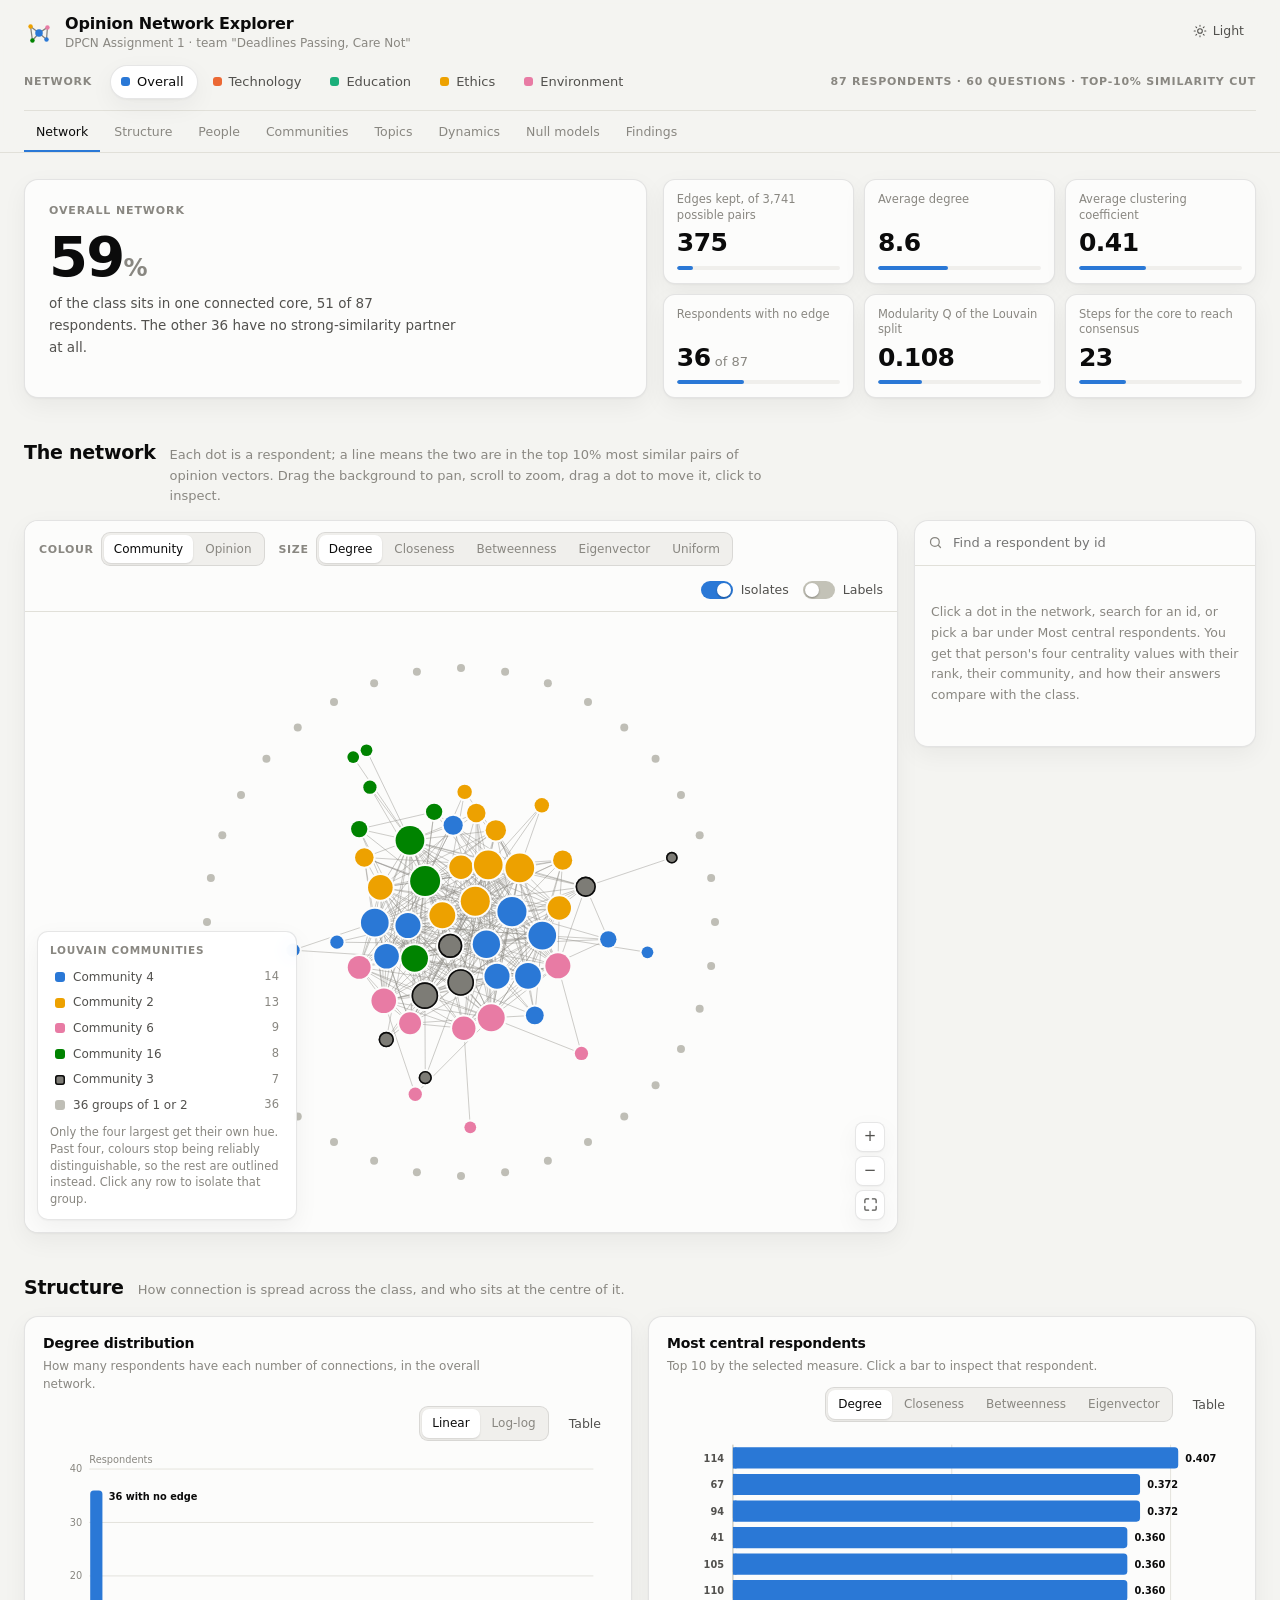
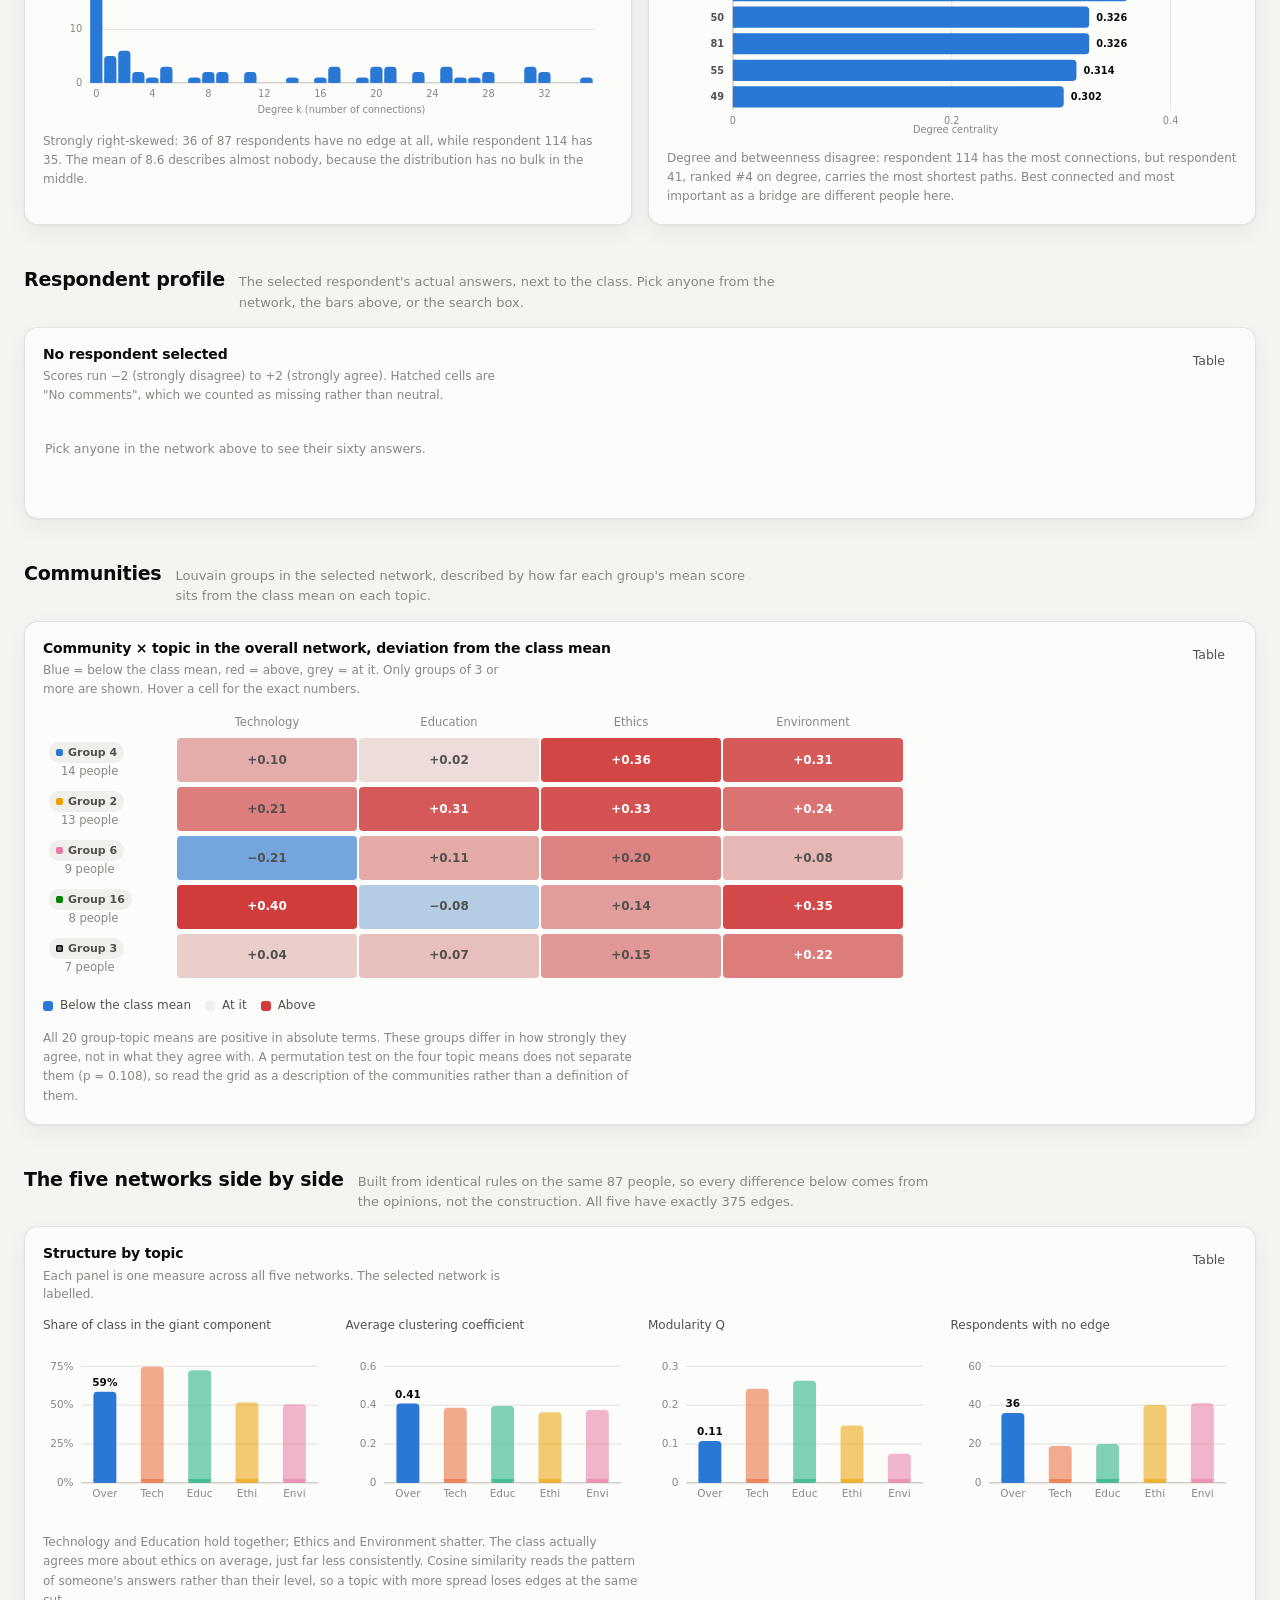
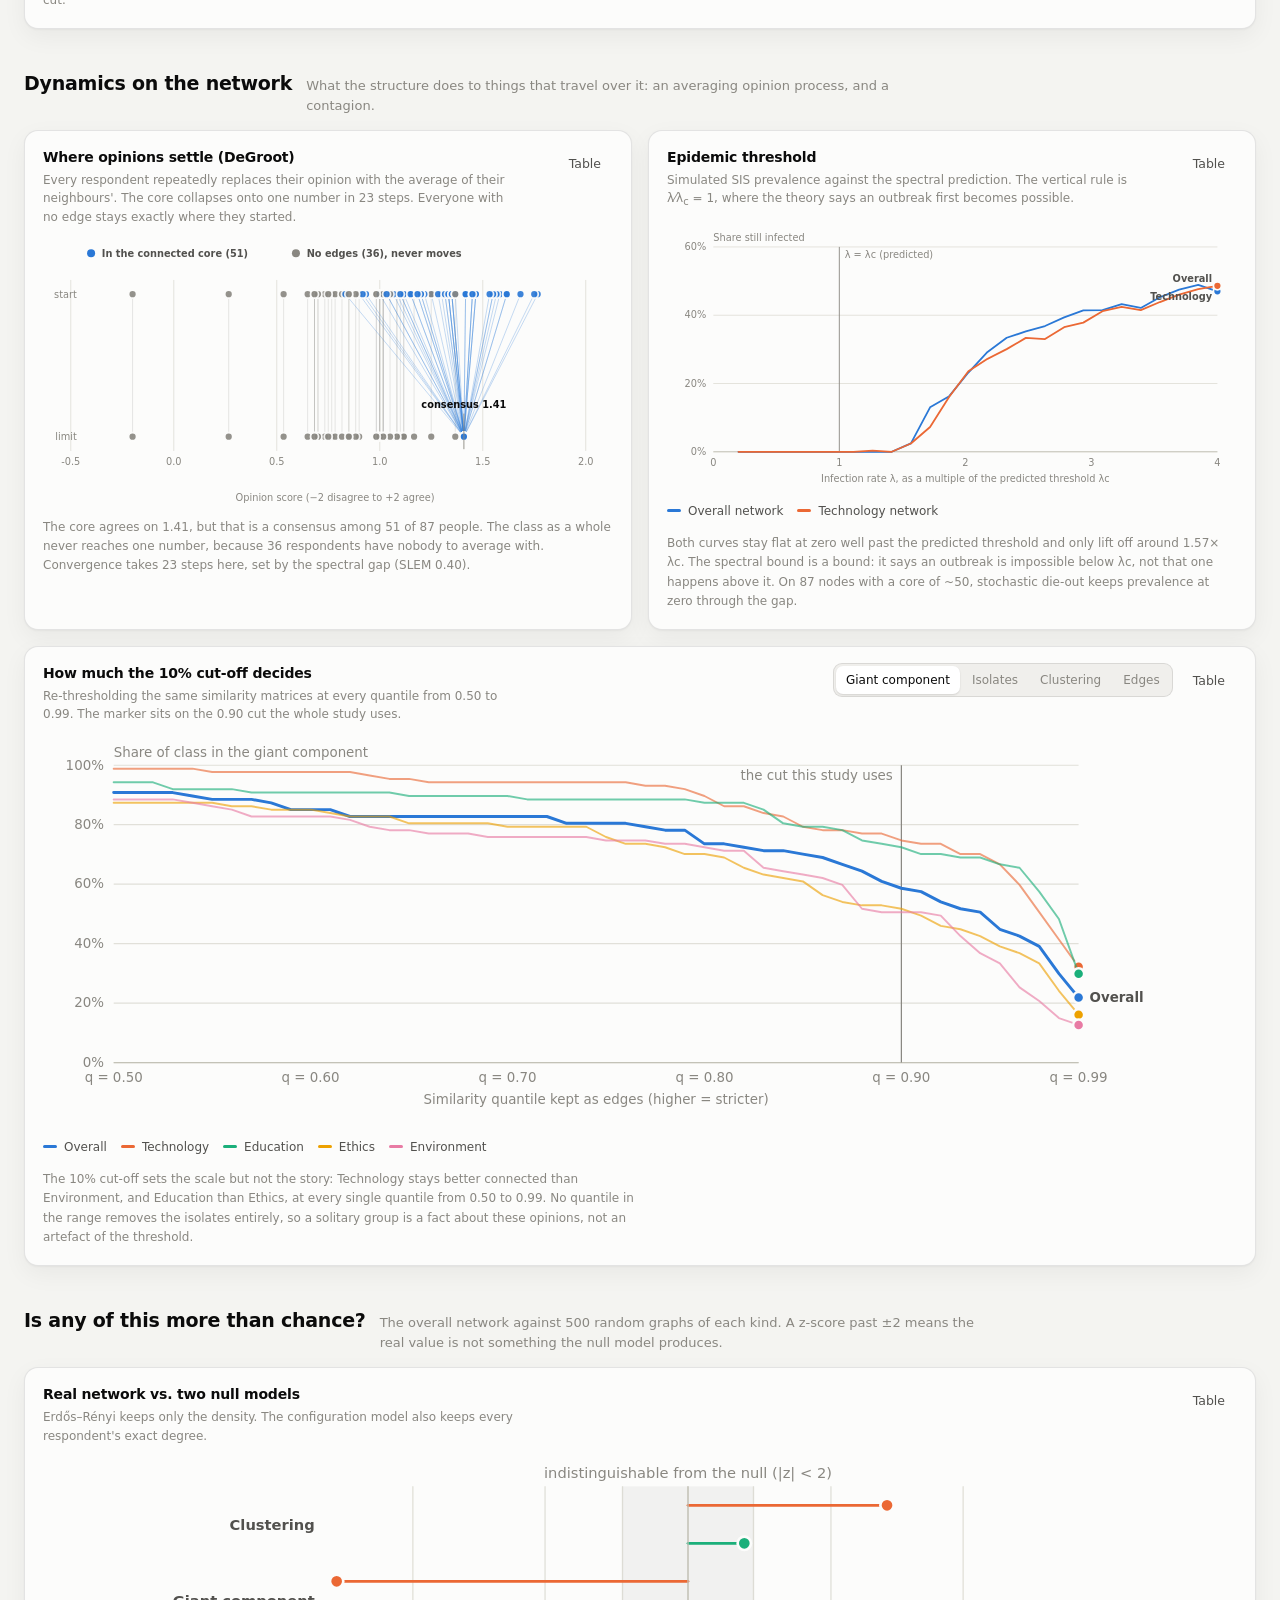
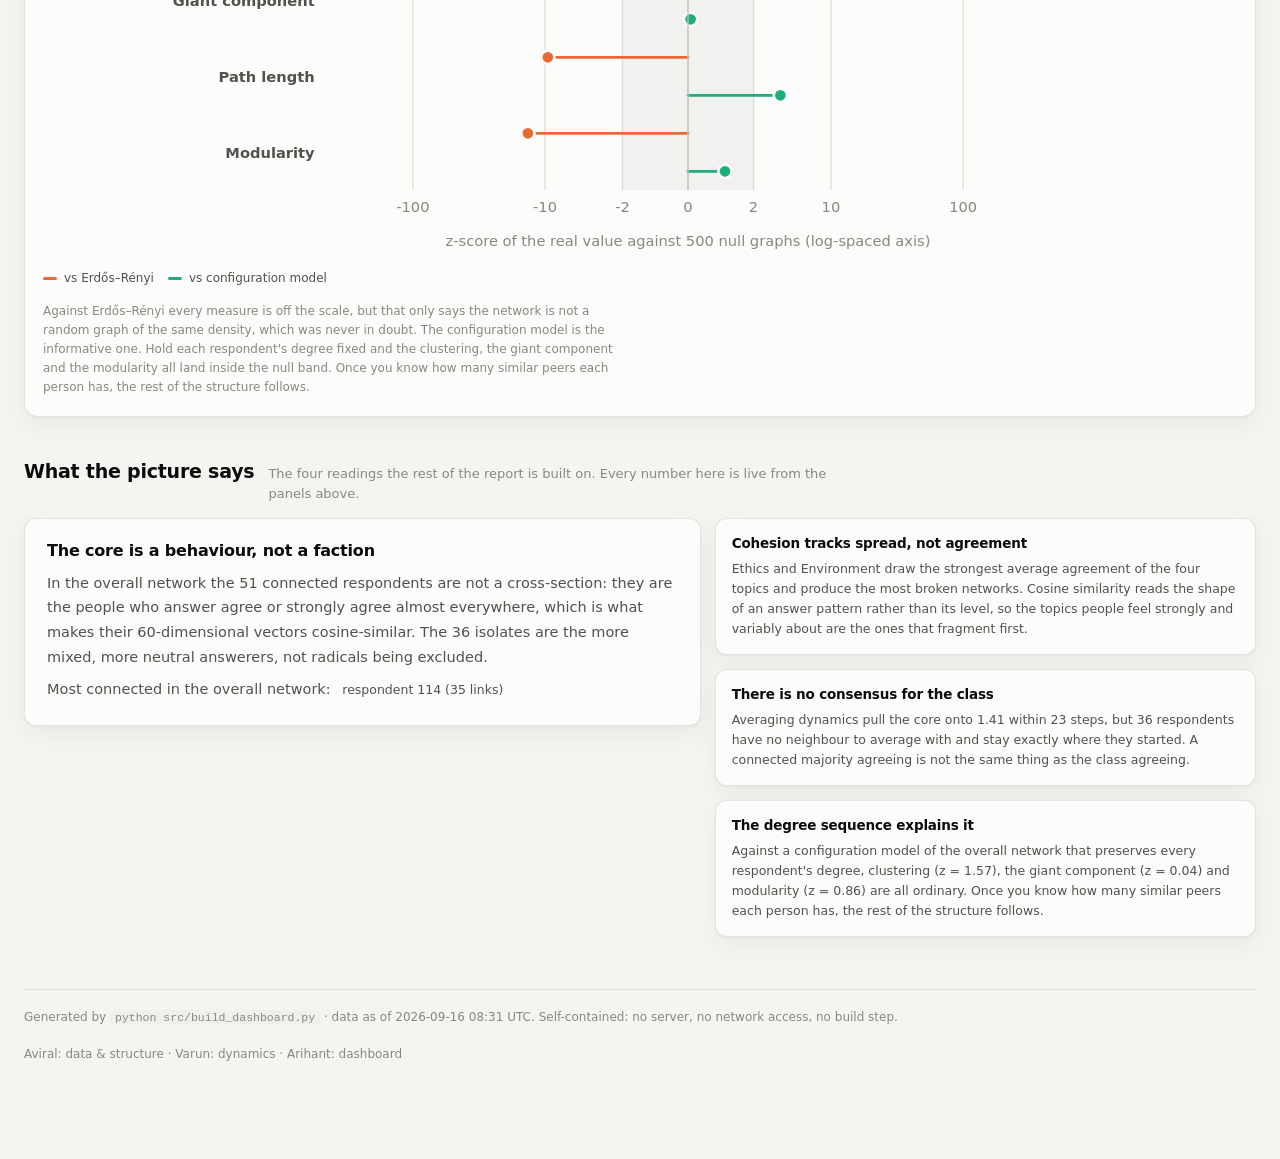
==== dashboard/index.html @ ab02c15d "Visualizations" ====
<!doctype html>
<html lang="en">
<head>
<meta charset="utf-8">
<meta name="viewport" content="width=device-width, initial-scale=1, viewport-fit=cover">
<title>Opinion Network Explorer</title>
<meta name="description" content="Interactive explorer for the class opinion-similarity networks: structure, centrality, communities and dynamics across five networks.">
<style>/* ------------------------------------------------------------------ *
 * Tokens
 *
 * Light is the base definition; dark redefines only the tokens that
 * change, under both the OS media query and the explicit [data-theme]
 * stamp, so the in-page toggle wins in either direction.
 *
 * The categorical slots are the validated palette from the data-viz
 * reference. Networks always take slots 1-5 in a fixed order, so a
 * network keeps its colour in every chart on the page.
 * ------------------------------------------------------------------ */

:root {
  color-scheme: light;

  --plane: #f4f4f1;
  --surface: #fcfcfb;
  --surface-raised: #ffffff;
  --surface-sunken: #f0efec;

  --ink: #0b0b0b;
  --ink-2: #52514e;
  --ink-3: #898781;

  --rule: #e1e0d9;
  --axis: #c3c2b7;
  --ring: rgba(11, 11, 11, 0.10);
  --ring-strong: rgba(11, 11, 11, 0.16);

  --s1: #2a78d6; /* blue    - overall  */
  --s2: #eb6834; /* orange  - technology */
  --s3: #1baf7a; /* aqua    - education  */
  --s4: #eda100; /* yellow  - ethics     */
  --s5: #e87ba4; /* magenta - environment */
  --s6: #008300; /* green   */
  --s7: #4a3aa7; /* violet  */
  --s8: #e34948; /* red     */

  /* community slots: the 4-hue set that clears the all-pairs gates */
  --c1: #2a78d6;
  --c2: #eda100;
  --c3: #e87ba4;
  --c4: #008300;
  --c-other: #7d7c76;
  --c-none: #bfbeb6;

  /* diverging pair for opinion, neutral grey at the midpoint */
  --div-low: #2a78d6;
  --div-mid: #f0efec;
  --div-high: #d03b3b;

  --good: #0ca30c;
  --critical: #d03b3b;

  --shadow-card: 0 1px 2px rgba(11, 11, 11, 0.04), 0 8px 24px rgba(11, 11, 11, 0.05);
  --shadow-pop: 0 2px 6px rgba(11, 11, 11, 0.10), 0 18px 48px rgba(11, 11, 11, 0.16);

}

@media (prefers-color-scheme: dark) {
  :root:not([data-theme="light"]) {
    color-scheme: dark;

    --plane: #0d0d0d;
    --surface: #1a1a19;
    --surface-raised: #222220;
    --surface-sunken: #131312;

    --ink: #ffffff;
    --ink-2: #c3c2b7;
    --ink-3: #898781;

    --rule: #2c2c2a;
    --axis: #383835;
    --ring: rgba(255, 255, 255, 0.10);
    --ring-strong: rgba(255, 255, 255, 0.18);

    --s1: #3987e5;
    --s2: #d95926;
    --s3: #199e70;
    --s4: #c98500;
    --s5: #d55181;
    --s6: #008300;
    --s7: #9085e9;
    --s8: #e66767;

    --c1: #3987e5;
    --c2: #c98500;
    --c3: #d55181;
    --c4: #008300;
    --c-other: #7d7c76;
    --c-none: #4a4a46;

    --div-low: #3987e5;
    --div-mid: #383835;
    --div-high: #e66767;

    --good: #0ca30c;
    --critical: #e66767;

    --shadow-card: 0 1px 2px rgba(0, 0, 0, 0.45), 0 10px 30px rgba(0, 0, 0, 0.35);
    --shadow-pop: 0 2px 8px rgba(0, 0, 0, 0.55), 0 22px 56px rgba(0, 0, 0, 0.5);

  }
}

:root[data-theme="dark"] {
  color-scheme: dark;

  --plane: #0d0d0d;
  --surface: #1a1a19;
  --surface-raised: #222220;
  --surface-sunken: #131312;

  --ink: #ffffff;
  --ink-2: #c3c2b7;
  --ink-3: #898781;

  --rule: #2c2c2a;
  --axis: #383835;
  --ring: rgba(255, 255, 255, 0.10);
  --ring-strong: rgba(255, 255, 255, 0.18);

  --s1: #3987e5;
  --s2: #d95926;
  --s3: #199e70;
  --s4: #c98500;
  --s5: #d55181;
  --s6: #008300;
  --s7: #9085e9;
  --s8: #e66767;

  --c1: #3987e5;
  --c2: #c98500;
  --c3: #d55181;
  --c4: #008300;
  --c-other: #7d7c76;
  --c-none: #4a4a46;

  --div-low: #3987e5;
  --div-mid: #383835;
  --div-high: #e66767;

  --good: #0ca30c;
  --critical: #e66767;

  --shadow-card: 0 1px 2px rgba(0, 0, 0, 0.45), 0 10px 30px rgba(0, 0, 0, 0.35);
  --shadow-pop: 0 2px 8px rgba(0, 0, 0, 0.55), 0 22px 56px rgba(0, 0, 0, 0.5);

}

/* ------------------------------------------------------------------ *
 * Base
 * ------------------------------------------------------------------ */

*,
*::before,
*::after {
  box-sizing: border-box;
}

html {
  scroll-behavior: smooth;
  scroll-padding-top: 148px;
}

body {
  margin: 0;
  background: var(--plane);
  color: var(--ink);
  font: 400 14px/1.55 system-ui, -apple-system, "Segoe UI", sans-serif;
  -webkit-font-smoothing: antialiased;
}

@media (prefers-reduced-motion: reduce) {
  html {
    scroll-behavior: auto;
  }
  *,
  *::before,
  *::after {
    animation-duration: 0.001ms !important;
    transition-duration: 0.001ms !important;
  }
}

h1,
h2,
h3 {
  margin: 0;
  font-weight: 600;
  letter-spacing: -0.012em;
}

a {
  color: inherit;
}

button,
select,
input {
  font: inherit;
  color: inherit;
}

:focus-visible {
  outline: 2px solid var(--s1);
  outline-offset: 2px;
  border-radius: 6px;
}

.shell {
  max-width: 1480px;
  margin: 0 auto;
  padding: 0 24px 96px;
}

.sr-only {
  position: absolute;
  width: 1px;
  height: 1px;
  padding: 0;
  margin: -1px;
  overflow: hidden;
  clip-path: inset(50%);
  white-space: nowrap;
}

/* ------------------------------------------------------------------ *
 * Masthead + the one filter row
 * ------------------------------------------------------------------ */

.masthead {
  position: sticky;
  top: 0;
  z-index: 40;
  background: color-mix(in srgb, var(--plane) 88%, transparent);
  backdrop-filter: blur(14px) saturate(1.3);
  border-bottom: 1px solid var(--rule);
}

.masthead__inner {
  max-width: 1480px;
  margin: 0 auto;
  padding: 14px 24px 0;
}

.masthead__top {
  display: flex;
  align-items: flex-start;
  gap: 20px;
  flex-wrap: wrap;
}

.wordmark {
  display: flex;
  align-items: center;
  gap: 11px;
  min-width: 0;
}

.wordmark__glyph {
  width: 30px;
  height: 30px;
  flex: none;
}

.wordmark__text h1 {
  font-size: 16px;
  line-height: 1.2;
}

.wordmark__text p {
  margin: 1px 0 0;
  font-size: 12px;
  color: var(--ink-3);
}

.masthead__actions {
  margin-left: auto;
  display: flex;
  align-items: center;
  gap: 8px;
}

.filterbar {
  display: flex;
  align-items: center;
  gap: 18px;
  flex-wrap: wrap;
  padding: 12px 0 11px;
}

.filterbar__label {
  font-size: 11px;
  font-weight: 600;
  letter-spacing: 0.07em;
  text-transform: uppercase;
  color: var(--ink-3);
}

.netpicker {
  display: flex;
  gap: 4px;
  flex-wrap: wrap;
}

.netpicker button {
  display: inline-flex;
  align-items: center;
  gap: 7px;
  padding: 6px 13px 6px 10px;
  border: 1px solid transparent;
  border-radius: 999px;
  background: transparent;
  color: var(--ink-2);
  font-size: 13px;
  font-weight: 500;
  cursor: pointer;
  transition: background 0.15s, color 0.15s, border-color 0.15s;
}

.netpicker button:hover {
  background: var(--surface-sunken);
  color: var(--ink);
}

.netpicker button[aria-pressed="true"] {
  background: var(--surface-raised);
  border-color: var(--ring);
  color: var(--ink);
  box-shadow: var(--shadow-card);
}

.netpicker .key {
  width: 9px;
  height: 9px;
  border-radius: 3px;
  flex: none;
}

.subnav {
  display: flex;
  gap: 2px;
  overflow-x: auto;
  scrollbar-width: none;
  border-top: 1px solid var(--rule);
  padding: 2px 0 0;
}

.subnav::-webkit-scrollbar {
  display: none;
}

.subnav a {
  padding: 9px 12px;
  font-size: 12.5px;
  color: var(--ink-3);
  text-decoration: none;
  white-space: nowrap;
  border-bottom: 2px solid transparent;
  transition: color 0.15s, border-color 0.15s;
}

.subnav a:hover {
  color: var(--ink);
}

.subnav a.is-current {
  color: var(--ink);
  border-bottom-color: var(--s1);
}

/* buttons */

.btn {
  display: inline-flex;
  align-items: center;
  gap: 6px;
  padding: 6px 11px;
  border: 1px solid var(--ring);
  border-radius: 8px;
  background: var(--surface-raised);
  color: var(--ink-2);
  font-size: 12.5px;
  cursor: pointer;
  transition: background 0.15s, color 0.15s, border-color 0.15s;
}

.btn:hover {
  color: var(--ink);
  border-color: var(--ring-strong);
}

.btn--ghost {
  background: transparent;
  border-color: transparent;
}

.btn--ghost:hover {
  background: var(--surface-sunken);
}

.btn[aria-pressed="true"] {
  background: var(--surface-sunken);
  color: var(--ink);
  border-color: var(--ring-strong);
}

.btn svg {
  width: 14px;
  height: 14px;
  flex: none;
}

.seg {
  display: inline-flex;
  flex-wrap: wrap;
  padding: 2px;
  border: 1px solid var(--ring);
  border-radius: 9px;
  background: var(--surface-sunken);
  gap: 2px;
  min-width: 0;
}

.seg button {
  padding: 5px 10px;
  border: 0;
  border-radius: 7px;
  background: transparent;
  color: var(--ink-3);
  font-size: 12px;
  font-weight: 500;
  cursor: pointer;
  white-space: nowrap;
  transition: background 0.15s, color 0.15s;
}

.seg button:hover {
  color: var(--ink);
}

.seg button[aria-pressed="true"] {
  background: var(--surface-raised);
  color: var(--ink);
  box-shadow: 0 1px 2px rgba(0, 0, 0, 0.12);
}

.switch {
  display: inline-flex;
  align-items: center;
  gap: 8px;
  font-size: 12.5px;
  color: var(--ink-2);
  cursor: pointer;
  user-select: none;
}

.switch input {
  appearance: none;
  width: 32px;
  height: 18px;
  margin: 0;
  border-radius: 999px;
  background: var(--axis);
  position: relative;
  cursor: pointer;
  transition: background 0.18s;
  flex: none;
}

.switch input::after {
  content: "";
  position: absolute;
  top: 2px;
  left: 2px;
  width: 14px;
  height: 14px;
  border-radius: 50%;
  background: #fff;
  transition: transform 0.18s;
  box-shadow: 0 1px 2px rgba(0, 0, 0, 0.3);
}

.switch input:checked {
  background: var(--s1);
}

.switch input:checked::after {
  transform: translateX(14px);
}

/* ------------------------------------------------------------------ *
 * Sections + cards
 * ------------------------------------------------------------------ */

.section {
  margin-top: 40px;
  scroll-margin-top: 150px;
}

.section__head {
  display: flex;
  align-items: baseline;
  gap: 14px;
  flex-wrap: wrap;
  margin-bottom: 14px;
}

.section__head h2 {
  font-size: 19px;
}

.section__head p {
  margin: 0;
  font-size: 13px;
  color: var(--ink-3);
  max-width: 72ch;
}

.grid {
  display: grid;
  gap: 16px;
}

/* Two equal columns that collapse to one. `auto-fit` is wrong here: a card
   spanning 1/-1 keeps the extra tracks alive, so its siblings end up a
   quarter-width each. */
.grid--halves {
  grid-template-columns: repeat(2, minmax(0, 1fr));
}

.grid--full {
  grid-column: 1 / -1;
}

@media (max-width: 900px) {
  .grid--halves {
    grid-template-columns: minmax(0, 1fr);
  }
}

.card {
  background: var(--surface);
  border: 1px solid var(--ring);
  border-radius: 14px;
  box-shadow: var(--shadow-card);
  padding: 16px 18px 18px;
  min-width: 0;
}

.card__head {
  display: flex;
  align-items: flex-start;
  gap: 12px;
  flex-wrap: wrap;
  margin-bottom: 12px;
}

.card__head h3 {
  font-size: 14px;
}

.card__head p {
  margin: 2px 0 0;
  font-size: 12px;
  color: var(--ink-3);
  max-width: 62ch;
}

.card__tools {
  margin-left: auto;
  display: flex;
  align-items: center;
  gap: 8px;
  flex-wrap: wrap;
}

.note {
  margin: 12px 0 0;
  font-size: 12px;
  line-height: 1.6;
  color: var(--ink-3);
  max-width: 78ch;
}

.note strong {
  color: var(--ink-2);
  font-weight: 600;
}

/* ------------------------------------------------------------------ *
 * Hero + stat tiles
 * ------------------------------------------------------------------ */

.hero {
  display: grid;
  grid-template-columns: minmax(0, 1.05fr) minmax(0, 1fr);
  gap: 16px;
  margin-top: 26px;
}

.hero__lede {
  background: var(--surface);
  border: 1px solid var(--ring);
  border-radius: 14px;
  box-shadow: var(--shadow-card);
  padding: 22px 24px 24px;
}

.hero__eyebrow {
  font-size: 11px;
  font-weight: 600;
  letter-spacing: 0.08em;
  text-transform: uppercase;
  color: var(--ink-3);
}

.hero__figure {
  margin: 10px 0 2px;
  font-size: 56px;
  font-weight: 600;
  line-height: 1;
  letter-spacing: -0.03em;
}

.hero__figure span {
  font-size: 24px;
  color: var(--ink-3);
  letter-spacing: -0.01em;
}

.hero__caption {
  margin: 8px 0 0;
  font-size: 13.5px;
  line-height: 1.6;
  color: var(--ink-2);
  max-width: 48ch;
  position: relative;
}

.tiles {
  display: grid;
  grid-template-columns: repeat(3, minmax(0, 1fr));
  gap: 10px;
}

.tile {
  background: var(--surface);
  border: 1px solid var(--ring);
  border-radius: 12px;
  padding: 12px 13px 13px;
  box-shadow: var(--shadow-card);
  min-width: 0;
}

.tile {
  display: flex;
  flex-direction: column;
}

.tile__label {
  font-size: 11.5px;
  color: var(--ink-3);
  line-height: 1.35;
}

.tile__value {
  font-size: 25px;
  font-weight: 600;
  line-height: 1.1;
  letter-spacing: -0.02em;
  margin-top: auto;
  padding-top: 6px;
}

.tile__value small {
  font-size: 13px;
  font-weight: 500;
  color: var(--ink-3);
  letter-spacing: 0;
}

.tile__meter {
  margin-top: 9px;
  height: 4px;
  border-radius: 999px;
  background: var(--surface-sunken);
  overflow: hidden;
}

.tile__meter i {
  display: block;
  height: 100%;
  border-radius: 999px;
  background: var(--s1);
  transition: width 0.4s cubic-bezier(0.2, 0.7, 0.3, 1);
}

/* ------------------------------------------------------------------ *
 * Network explorer
 * ------------------------------------------------------------------ */

.explorer {
  display: grid;
  grid-template-columns: minmax(0, 1fr) 342px;
  gap: 16px;
  align-items: start;
}

.stage {
  position: relative;
  background: var(--surface);
  border: 1px solid var(--ring);
  border-radius: 14px;
  box-shadow: var(--shadow-card);
  overflow: hidden;
}

.stage__bar {
  display: flex;
  align-items: center;
  gap: 14px;
  flex-wrap: wrap;
  padding: 11px 14px;
  border-bottom: 1px solid var(--rule);
  background: var(--surface);
  position: relative;
  z-index: 2;
}

.stage__group {
  display: flex;
  align-items: center;
  flex-wrap: wrap;
  gap: 7px;
  min-width: 0;
}

.stage__group > span {
  font-size: 11px;
  font-weight: 600;
  letter-spacing: 0.06em;
  text-transform: uppercase;
  color: var(--ink-3);
}

.stage__canvas {
  position: relative;
  height: 620px;
  background: var(--surface);
  cursor: grab;
  touch-action: none;
}

.stage__canvas.is-dragging {
  cursor: grabbing;
}

.stage__canvas canvas {
  display: block;
  width: 100%;
  height: 100%;
}

.stage__zoom {
  position: absolute;
  right: 12px;
  bottom: 12px;
  display: flex;
  flex-direction: column;
  gap: 4px;
  z-index: 3;
}

.stage__zoom button {
  width: 30px;
  height: 30px;
  display: grid;
  place-items: center;
  border: 1px solid var(--ring);
  border-radius: 8px;
  background: var(--surface-raised);
  color: var(--ink-2);
  cursor: pointer;
  font-size: 15px;
  line-height: 1;
  box-shadow: var(--shadow-card);
}

.stage__zoom button:hover {
  color: var(--ink);
}

.stage__legend {
  position: absolute;
  left: 12px;
  bottom: 12px;
  z-index: 3;
  max-width: 260px;
  padding: 10px 12px 11px;
  border: 1px solid var(--ring);
  border-radius: 11px;
  background: color-mix(in srgb, var(--surface-raised) 92%, transparent);
  backdrop-filter: blur(10px);
  box-shadow: var(--shadow-card);
}

.stage__legend h4 {
  margin: 0 0 7px;
  font-size: 10.5px;
  font-weight: 600;
  letter-spacing: 0.07em;
  text-transform: uppercase;
  color: var(--ink-3);
}

.legend-rows {
  display: flex;
  flex-direction: column;
  gap: 1px;
  max-height: 188px;
  overflow-y: auto;
}

.legend-row {
  display: flex;
  align-items: center;
  gap: 8px;
  width: 100%;
  padding: 3px 5px;
  border: 0;
  border-radius: 6px;
  background: transparent;
  font-size: 12px;
  color: var(--ink-2);
  cursor: pointer;
  text-align: left;
}

.legend-row:hover {
  background: var(--surface-sunken);
  color: var(--ink);
}

.legend-row[aria-pressed="true"] {
  background: var(--surface-sunken);
  color: var(--ink);
  font-weight: 600;
}

.legend-row .key {
  width: 10px;
  height: 10px;
  border-radius: 3px;
  flex: none;
}

.legend-row .count {
  margin-left: auto;
  font-size: 11.5px;
  color: var(--ink-3);
  font-variant-numeric: tabular-nums;
}

.legend-scale {
  display: flex;
  align-items: center;
  gap: 8px;
  font-size: 11.5px;
  color: var(--ink-3);
  font-variant-numeric: tabular-nums;
}

.legend-scale i {
  display: block;
  flex: 1;
  height: 8px;
  border-radius: 999px;
  background: linear-gradient(90deg, var(--div-low), var(--div-mid), var(--div-high));
}

/* the floating readout that follows the pointer on the canvas */
.tip {
  position: fixed;
  z-index: 60;
  pointer-events: none;
  opacity: 0;
  transform: translate(-50%, -100%) translateY(-10px);
  transition: opacity 0.12s;
  max-width: 300px;
  padding: 9px 11px 10px;
  border: 1px solid var(--ring);
  border-radius: 10px;
  background: var(--surface-raised);
  box-shadow: var(--shadow-pop);
  font-size: 12px;
}

.tip.is-on {
  opacity: 1;
}

.tip__title {
  font-size: 13px;
  font-weight: 600;
  margin-bottom: 5px;
  display: flex;
  align-items: center;
  gap: 7px;
}

.tip__rows {
  display: grid;
  grid-template-columns: auto auto;
  gap: 1px 14px;
}

.tip__rows dt {
  color: var(--ink-3);
  font-size: 11.5px;
}

.tip__rows dd {
  margin: 0;
  text-align: right;
  font-weight: 600;
  font-variant-numeric: tabular-nums;
  font-size: 11.5px;
}

.tip__foot {
  margin-top: 6px;
  padding-top: 6px;
  border-top: 1px solid var(--rule);
  font-size: 11px;
  color: var(--ink-3);
}

/* inspector */

.inspector {
  background: var(--surface);
  border: 1px solid var(--ring);
  border-radius: 14px;
  box-shadow: var(--shadow-card);
  overflow: hidden;
  position: sticky;
  top: 158px;
}

.inspector__search {
  display: flex;
  align-items: center;
  gap: 8px;
  padding: 11px 13px;
  border-bottom: 1px solid var(--rule);
}

.inspector__search svg {
  width: 15px;
  height: 15px;
  color: var(--ink-3);
  flex: none;
}

.inspector__search input {
  flex: 1;
  min-width: 0;
  border: 0;
  background: transparent;
  outline: none;
  font-size: 13px;
}

.inspector__body {
  padding: 14px;
}

.inspector__empty {
  color: var(--ink-3);
  font-size: 12.5px;
  line-height: 1.65;
  padding: 10px 2px 14px;
}

.person {
  display: flex;
  align-items: center;
  gap: 11px;
  margin-bottom: 14px;
}

.person__dot {
  width: 34px;
  height: 34px;
  border-radius: 50%;
  flex: none;
  border: 2px solid var(--surface);
  box-shadow: 0 0 0 1px var(--ring);
}

.person__id {
  font-size: 17px;
  font-weight: 600;
  line-height: 1.15;
}

.person__meta {
  font-size: 11.5px;
  color: var(--ink-3);
}

.chip {
  display: inline-flex;
  align-items: center;
  gap: 5px;
  padding: 2px 7px;
  border-radius: 999px;
  background: var(--surface-sunken);
  font-size: 11px;
  font-weight: 600;
  color: var(--ink-2);
}

.chip .key {
  width: 7px;
  height: 7px;
  border-radius: 2px;
}

.kv {
  display: grid;
  grid-template-columns: 1fr auto;
  gap: 0;
  font-size: 12.5px;
}

.kv > div {
  display: contents;
}

.kv dt,
.kv dd {
  padding: 5px 0;
  border-bottom: 1px solid var(--rule);
}

.kv dt {
  color: var(--ink-2);
}

.kv dd {
  margin: 0;
  text-align: right;
  font-weight: 600;
  font-variant-numeric: tabular-nums;
}

.kv dd .rank {
  font-weight: 500;
  color: var(--ink-3);
  font-size: 11.5px;
  margin-left: 6px;
}

.inspector__sub {
  margin: 16px 0 8px;
  font-size: 10.5px;
  font-weight: 600;
  letter-spacing: 0.07em;
  text-transform: uppercase;
  color: var(--ink-3);
}

/* opinion bars, one per topic, drawn from a shared zero baseline */
.opbars {
  display: flex;
  flex-direction: column;
  gap: 7px;
}

.opbar {
  display: grid;
  grid-template-columns: 82px 1fr 42px;
  align-items: center;
  gap: 9px;
  font-size: 12px;
}

.opbar__track {
  position: relative;
  height: 15px;
  background: var(--surface-sunken);
  border-radius: 4px;
}

.opbar__zero {
  position: absolute;
  top: -1px;
  bottom: -1px;
  width: 1px;
  background: var(--axis);
}

.opbar__fill {
  position: absolute;
  top: 2px;
  bottom: 2px;
  border-radius: 2px;
  transition: left 0.35s cubic-bezier(0.2, 0.7, 0.3, 1), width 0.35s cubic-bezier(0.2, 0.7, 0.3, 1);
}

.opbar__pop {
  position: absolute;
  top: -2px;
  bottom: -2px;
  width: 2px;
  background: var(--ink-2);
  border-radius: 1px;
}

.opbar__val {
  text-align: right;
  font-weight: 600;
  font-variant-numeric: tabular-nums;
}

/* ------------------------------------------------------------------ *
 * Charts (hand-drawn SVG)
 * ------------------------------------------------------------------ */

/* Charts scale with the card, but only so far: past this the 11px type
   inside the viewBox renders as oversized headline text on a wide screen. */
.chart {
  width: 100%;
  display: block;
  max-height: 330px;
}

.chart--wide {
  max-height: 400px;
}

.chart--small {
  max-height: 210px;
}

.chart text {
  font: 400 11px system-ui, -apple-system, "Segoe UI", sans-serif;
  fill: var(--ink-3);
}

.chart .tick {
  font-variant-numeric: tabular-nums;
}

.chart .grid-line {
  stroke: var(--rule);
  stroke-width: 1;
}

.chart .axis-line {
  stroke: var(--axis);
  stroke-width: 1;
}

.chart .axis-title {
  fill: var(--ink-3);
  font-size: 11px;
}

.chart .value-label {
  fill: var(--ink);
  font-size: 11px;
  font-weight: 600;
  font-variant-numeric: tabular-nums;
}

.chart .series-label {
  fill: var(--ink-2);
  font-size: 11px;
  font-weight: 600;
}

.chart .hit {
  fill: transparent;
  cursor: pointer;
}

.chart .mark {
  transition: opacity 0.15s;
}

.chart.is-dimmed .mark:not(.is-hot) {
  opacity: 0.35;
}

.chart .ref-line {
  stroke: var(--ink-3);
  stroke-width: 1;
}

.legend {
  display: flex;
  flex-wrap: wrap;
  gap: 4px 14px;
  margin-top: 10px;
}

.legend__item {
  display: inline-flex;
  align-items: center;
  gap: 7px;
  font-size: 12px;
  color: var(--ink-2);
  background: none;
  border: 0;
  padding: 2px 0;
  cursor: default;
}

.legend__key {
  width: 14px;
  height: 3px;
  border-radius: 999px;
  flex: none;
}

.legend__key--rect {
  width: 10px;
  height: 10px;
  border-radius: 3px;
}

/* table twin for every chart */
.table-wrap {
  margin-top: 12px;
  overflow-x: auto;
  border: 1px solid var(--rule);
  border-radius: 10px;
}

table {
  border-collapse: collapse;
  width: 100%;
  font-size: 12px;
}

th,
td {
  padding: 6px 10px;
  text-align: right;
  white-space: nowrap;
  border-bottom: 1px solid var(--rule);
}

th:first-child,
td:first-child {
  text-align: left;
}

thead th {
  position: sticky;
  top: 0;
  background: var(--surface-sunken);
  color: var(--ink-2);
  font-weight: 600;
  font-size: 11px;
  letter-spacing: 0.02em;
}

tbody tr:last-child td {
  border-bottom: 0;
}

tbody td {
  font-variant-numeric: tabular-nums;
  color: var(--ink-2);
}

tbody th {
  text-align: left;
  font-weight: 600;
  color: var(--ink);
}

tbody tr:hover td,
tbody tr:hover th {
  background: var(--surface-sunken);
}

/* ------------------------------------------------------------------ *
 * Heatmaps
 * ------------------------------------------------------------------ */

.heat {
  display: grid;
  gap: 2px;
  min-width: 420px;
  max-width: 860px;
}

.heat__cell {
  position: relative;
  height: 44px;
  border-radius: 4px;
  display: grid;
  place-items: center;
  font-size: 12px;
  font-weight: 600;
  font-variant-numeric: tabular-nums;
  cursor: pointer;
  border: 0;
  padding: 0;
  transition: transform 0.12s;
}

.heat__cell:hover {
  transform: scale(1.04);
  z-index: 2;
}

.heat__head,
.heat__side {
  display: grid;
  place-items: center;
  font-size: 11.5px;
  color: var(--ink-3);
  padding: 4px 6px;
}

.heat__side {
  justify-content: start;
  text-align: left;
}

.heat-scroll {
  overflow-x: auto;
  padding-bottom: 4px;
}

/* the 60-answer strip in the respondent profile */
.answers {
  display: flex;
  flex-direction: column;
  gap: 8px;
}

.answers__row {
  display: grid;
  grid-template-columns: 96px 1fr;
  align-items: center;
  gap: 10px;
}

.answers__label {
  font-size: 12px;
  color: var(--ink-2);
  display: flex;
  align-items: center;
  gap: 7px;
}

.answers__cells {
  display: grid;
  grid-template-columns: repeat(15, minmax(0, 1fr));
  gap: 3px;
}

.answers__cell {
  height: 28px;
  border-radius: 4px;
  border: 0;
  padding: 0;
  cursor: pointer;
  font-size: 10.5px;
  font-weight: 600;
  display: grid;
  place-items: center;
  transition: transform 0.12s;
}

.answers__cell:hover {
  transform: scale(1.12);
}

.answers__cell.is-missing {
  background: repeating-linear-gradient(
    45deg,
    var(--surface-sunken),
    var(--surface-sunken) 3px,
    var(--rule) 3px,
    var(--rule) 6px
  );
  color: var(--ink-3);
}

/* ------------------------------------------------------------------ *
 * Findings
 * ------------------------------------------------------------------ */

.findings {
  display: grid;
  grid-template-columns: repeat(auto-fit, minmax(300px, 1fr));
  gap: 14px;
}

/* The lead finding runs down the left at a larger size and the other three
   stack beside it. The hierarchy comes from the layout rather than from an
   accent stripe down the side of four identical boxes. */
.findings {
  grid-template-columns: minmax(0, 1.25fr) minmax(0, 1fr);
  align-items: start;
}

.finding {
  background: var(--surface);
  border: 1px solid var(--ring);
  border-radius: 12px;
  padding: 14px 16px 15px;
  box-shadow: var(--shadow-card);
}

.finding--lead {
  grid-column: 1;
  grid-row: 1 / span 3;
  padding: 20px 22px 22px;
}

.finding h3 {
  font-size: 13.5px;
  margin-bottom: 5px;
}

.finding--lead h3 {
  font-size: 16px;
  margin-bottom: 7px;
}

.finding p {
  margin: 0;
  font-size: 12.5px;
  line-height: 1.6;
  color: var(--ink-2);
}

.finding--lead p {
  font-size: 14.5px;
  line-height: 1.7;
}

.finding em {
  font-style: normal;
  color: var(--ink);
  font-weight: 600;
  font-variant-numeric: tabular-nums;
}

/* ------------------------------------------------------------------ *
 * Footer
 * ------------------------------------------------------------------ */

.foot {
  margin-top: 52px;
  padding-top: 18px;
  border-top: 1px solid var(--rule);
  font-size: 12px;
  color: var(--ink-3);
  display: flex;
  gap: 18px;
  flex-wrap: wrap;
  justify-content: space-between;
}

.foot code {
  font-family: ui-monospace, SFMono-Regular, Menlo, Consolas, monospace;
  font-size: 11.5px;
  background: var(--surface-sunken);
  padding: 1px 5px;
  border-radius: 4px;
}

/* ------------------------------------------------------------------ *
 * Responsive
 * ------------------------------------------------------------------ */

@media (max-width: 1180px) {
  .explorer {
    grid-template-columns: minmax(0, 1fr);
  }
  .inspector {
    position: static;
  }
  .hero {
    grid-template-columns: minmax(0, 1fr);
  }
}

@media (max-width: 760px) {
  .shell {
    padding: 0 16px 72px;
  }
  .masthead__inner {
    padding: 12px 16px 0;
  }
  html {
    scroll-padding-top: 200px;
  }
  .tiles {
    grid-template-columns: repeat(2, minmax(0, 1fr));
  }
  .hero__figure {
    font-size: 44px;
  }
  .stage__canvas {
    height: 460px;
  }
  .stage__legend {
    position: static;
    max-width: none;
    margin: 12px;
    backdrop-filter: none;
  }
  /* wider than a phone, so it gets its own scroller rather than pushing
     the page sideways */
  .heat {
    min-width: 340px;
  }
  .findings {
    grid-template-columns: minmax(0, 1fr);
  }
  .finding--lead {
    grid-column: auto;
    grid-row: auto;
  }
  /* on its own line once the bar wraps, so it reads left-aligned like
     everything else rather than pinned to the right edge */
  .filterbar__label + .filterbar__label,
  .filterbar > .filterbar__label:last-child {
    margin-left: 0 !important;
  }
  .answers__row {
    grid-template-columns: 1fr;
  }
  .opbar {
    grid-template-columns: 70px 1fr 40px;
  }
}

@media print {
  .masthead,
  .stage__zoom,
  .card__tools {
    display: none !important;
  }
  .card,
  .tile,
  .finding {
    box-shadow: none;
    break-inside: avoid;
  }
}
</style>
</head>
<body>

<header class="masthead">
  <div class="masthead__inner">
    <div class="masthead__top">
      <div class="wordmark">
        <svg class="wordmark__glyph" viewBox="0 0 32 32" aria-hidden="true">
          <g fill="none" stroke="currentColor" stroke-width="1.3" opacity="0.5">
            <path d="M16 16 L7 9 M16 16 L25 10 M16 16 L9 24 M16 16 L24 23 M7 9 L9 24 M25 10 L24 23"/>
          </g>
          <circle cx="16" cy="16" r="4" fill="var(--s1)"/>
          <circle cx="7" cy="9" r="2.4" fill="var(--s4)"/>
          <circle cx="25" cy="10" r="2.4" fill="var(--s5)"/>
          <circle cx="9" cy="24" r="2.4" fill="var(--s6)"/>
          <circle cx="24" cy="23" r="2.4" fill="var(--s1)"/>
        </svg>
        <div class="wordmark__text">
          <h1>Opinion Network Explorer</h1>
          <p>DPCN Assignment&nbsp;1 · team "Deadlines Passing, Care Not"</p>
        </div>
      </div>

      <div class="masthead__actions">
        <button class="btn btn--ghost" id="theme-toggle" type="button" title="Switch between light and dark">
          <svg viewBox="0 0 24 24" fill="none" stroke="currentColor" stroke-width="1.8" stroke-linecap="round" aria-hidden="true">
            <circle cx="12" cy="12" r="4"/><path d="M12 2v2M12 20v2M4.9 4.9l1.4 1.4M17.7 17.7l1.4 1.4M2 12h2M20 12h2M4.9 19.1l1.4-1.4M17.7 6.3l1.4-1.4"/>
          </svg>
          <span id="theme-label">Theme</span>
        </button>
      </div>
    </div>

    <!-- the one filter row: it scopes every number, chart and table below -->
    <div class="filterbar" role="group" aria-label="Network filter">
      <span class="filterbar__label">Network</span>
      <div class="netpicker" id="netpicker"></div>
      <span class="filterbar__label" style="margin-left:auto">87 respondents · 60 questions · top-10% similarity cut</span>
    </div>

    <nav class="subnav" id="subnav" aria-label="Sections">
      <a href="#explorer">Network</a>
      <a href="#structure">Structure</a>
      <a href="#people">People</a>
      <a href="#communities">Communities</a>
      <a href="#compare">Topics</a>
      <a href="#dynamics">Dynamics</a>
      <a href="#nullmodels">Null models</a>
      <a href="#findings">Findings</a>
    </nav>
  </div>
</header>

<main class="shell">

  <!-- ============================================================ -->
  <section class="hero">
    <div class="hero__lede">
      <div class="hero__eyebrow" id="hero-eyebrow">Overall network</div>
      <div class="hero__figure" id="hero-figure"></div>
      <p class="hero__caption" id="hero-caption"></p>
    </div>
    <div class="tiles" id="tiles"></div>
  </section>

  <!-- ============================================================ -->
  <section class="section" id="explorer">
    <div class="section__head">
      <h2>The network</h2>
      <p>Each dot is a respondent; a line means the two are in the top&nbsp;10% most similar pairs of opinion vectors. Drag the background to pan, scroll to zoom, drag a dot to move it, click to inspect.</p>
    </div>

    <div class="explorer">
      <div class="stage">
        <div class="stage__bar">
          <div class="stage__group">
            <span>Colour</span>
            <div class="seg" id="colour-mode" role="group" aria-label="Node colour"></div>
          </div>
          <div class="stage__group">
            <span>Size</span>
            <div class="seg" id="size-mode" role="group" aria-label="Node size"></div>
          </div>
          <div class="stage__group" style="margin-left:auto;gap:14px">
            <label class="switch"><input type="checkbox" id="toggle-isolates" checked> Isolates</label>
            <label class="switch"><input type="checkbox" id="toggle-labels"> Labels</label>
          </div>
        </div>

        <div class="stage__canvas" id="stage-canvas">
          <canvas id="graph" role="img" aria-label="Node-link diagram of the selected opinion network. The table under 'People' lists every respondent with the same values."></canvas>
          <div class="stage__legend" id="stage-legend">
            <h4 id="legend-title">Legend</h4>
            <div id="legend-body"></div>
          </div>
          <div class="stage__zoom">
            <button type="button" id="zoom-in" title="Zoom in" aria-label="Zoom in">+</button>
            <button type="button" id="zoom-out" title="Zoom out" aria-label="Zoom out">−</button>
            <button type="button" id="zoom-fit" title="Fit to view" aria-label="Fit to view"><svg viewBox="0 0 24 24" width="15" height="15" fill="none" stroke="currentColor" stroke-width="2" stroke-linecap="round" stroke-linejoin="round" aria-hidden="true"><path d="M9 3H5a2 2 0 0 0-2 2v4M15 3h4a2 2 0 0 1 2 2v4M9 21H5a2 2 0 0 1-2-2v-4M15 21h4a2 2 0 0 0 2-2v-4"/></svg></button>
          </div>
        </div>
      </div>

      <aside class="inspector" aria-label="Respondent inspector">
        <div class="inspector__search">
          <svg viewBox="0 0 24 24" fill="none" stroke="currentColor" stroke-width="2" stroke-linecap="round" aria-hidden="true">
            <circle cx="11" cy="11" r="7"/><path d="M20 20l-3.5-3.5"/>
          </svg>
          <input id="search" type="search" list="respondent-ids" placeholder="Find a respondent by id" autocomplete="off" aria-label="Find a respondent by id">
          <datalist id="respondent-ids"></datalist>
        </div>
        <div class="inspector__body" id="inspector-body"></div>
      </aside>
    </div>
  </section>

  <!-- ============================================================ -->
  <section class="section" id="structure">
    <div class="section__head">
      <h2>Structure</h2>
      <p>How connection is spread across the class, and who sits at the centre of it.</p>
    </div>

    <div class="grid grid--halves">
      <div class="card">
        <div class="card__head">
          <div>
            <h3>Degree distribution</h3>
            <p id="degree-sub"></p>
          </div>
          <div class="card__tools">
            <div class="seg" id="degree-scale" role="group" aria-label="Degree axis scale">
              <button type="button" data-scale="linear" aria-pressed="true">Linear</button>
              <button type="button" data-scale="log" aria-pressed="false">Log-log</button>
            </div>
            <button class="btn btn--ghost" type="button" data-table-for="degree-table" aria-pressed="false">Table</button>
          </div>
        </div>
        <svg class="chart" id="degree-chart" viewBox="0 0 640 300" preserveAspectRatio="xMidYMid meet" role="img"></svg>
        <div id="degree-table" hidden></div>
        <p class="note" id="degree-note"></p>
      </div>

      <div class="card">
        <div class="card__head">
          <div>
            <h3>Most central respondents</h3>
            <p>Top 10 by the selected measure. Click a bar to inspect that respondent.</p>
          </div>
          <div class="card__tools">
            <div class="seg" id="centrality-pick" role="group" aria-label="Centrality measure"></div>
            <button class="btn btn--ghost" type="button" data-table-for="central-table" aria-pressed="false">Table</button>
          </div>
        </div>
        <svg class="chart" id="central-chart" viewBox="0 0 640 340" preserveAspectRatio="xMidYMid meet" role="img"></svg>
        <div id="central-table" hidden></div>
        <p class="note" id="central-note"></p>
      </div>
    </div>
  </section>

  <!-- ============================================================ -->
  <section class="section" id="people">
    <div class="section__head">
      <h2>Respondent profile</h2>
      <p>The selected respondent's actual answers, next to the class. Pick anyone from the network, the bars above, or the search box.</p>
    </div>
    <div class="card">
      <div class="card__head">
        <div>
          <h3 id="profile-title">No respondent selected</h3>
          <p id="profile-sub">Scores run −2 (strongly disagree) to +2 (strongly agree). Hatched cells are "No comments", which we counted as missing rather than neutral.</p>
        </div>
        <div class="card__tools">
          <button class="btn btn--ghost" type="button" data-table-for="profile-table" aria-pressed="false">Table</button>
        </div>
      </div>
      <div class="heat-scroll"><div class="answers" id="profile-answers"></div></div>
      <div class="legend" id="profile-legend"></div>
      <div id="profile-table" hidden></div>
    </div>
  </section>

  <!-- ============================================================ -->
  <section class="section" id="communities">
    <div class="section__head">
      <h2>Communities</h2>
      <p>Louvain groups in the selected network, described by how far each group's mean score sits from the class mean on each topic.</p>
    </div>
    <div class="card">
      <div class="card__head">
        <div>
          <h3 id="heat-title">Community × topic, deviation from the class mean</h3>
          <p>Blue = below the class mean, red = above, grey = at it. Only groups of 3 or more are shown. Hover a cell for the exact numbers.</p>
        </div>
        <div class="card__tools">
          <button class="btn btn--ghost" type="button" data-table-for="heat-table" aria-pressed="false">Table</button>
        </div>
      </div>
      <div class="heat-scroll"><div class="heat" id="heat"></div></div>
      <div class="legend" id="heat-legend"></div>
      <div id="heat-table" hidden></div>
      <p class="note" id="heat-note"></p>
    </div>
  </section>

  <!-- ============================================================ -->
  <section class="section" id="compare">
    <div class="section__head">
      <h2>The five networks side by side</h2>
      <p>Built from identical rules on the same 87 people, so every difference below comes from the opinions, not the construction. All five have exactly 375 edges.</p>
    </div>
    <div class="card">
      <div class="card__head">
        <div>
          <h3>Structure by topic</h3>
          <p>Each panel is one measure across all five networks. The selected network is labelled.</p>
        </div>
        <div class="card__tools">
          <button class="btn btn--ghost" type="button" data-table-for="compare-table" aria-pressed="false">Table</button>
        </div>
      </div>
      <div class="grid" id="compare-grid" style="grid-template-columns:repeat(auto-fit,minmax(240px,1fr))"></div>
      <div id="compare-table" hidden></div>
      <p class="note" id="compare-note"></p>
    </div>
  </section>

  <!-- ============================================================ -->
  <section class="section" id="dynamics">
    <div class="section__head">
      <h2>Dynamics on the network</h2>
      <p>What the structure does to things that travel over it: an averaging opinion process, and a contagion.</p>
    </div>

    <div class="grid grid--halves">
      <div class="card">
        <div class="card__head">
          <div>
            <h3>Where opinions settle (DeGroot)</h3>
            <p id="degroot-sub"></p>
          </div>
          <div class="card__tools">
            <button class="btn btn--ghost" type="button" data-table-for="degroot-table" aria-pressed="false">Table</button>
          </div>
        </div>
        <svg class="chart" id="degroot-chart" viewBox="0 0 640 300" preserveAspectRatio="xMidYMid meet" role="img"></svg>
        <div id="degroot-table" hidden></div>
        <p class="note" id="degroot-note"></p>
      </div>

      <div class="card">
        <div class="card__head">
          <div>
            <h3>Epidemic threshold</h3>
            <p>Simulated SIS prevalence against the spectral prediction. The vertical rule is λ⁄λ<sub>c</sub> = 1, where the theory says an outbreak first becomes possible.</p>
          </div>
          <div class="card__tools">
            <button class="btn btn--ghost" type="button" data-table-for="sis-table" aria-pressed="false">Table</button>
          </div>
        </div>
        <svg class="chart" id="sis-chart" viewBox="0 0 640 300" preserveAspectRatio="xMidYMid meet" role="img"></svg>
        <div class="legend" id="sis-legend"></div>
        <div id="sis-table" hidden></div>
        <p class="note" id="sis-note"></p>
      </div>

      <div class="card grid--full">
        <div class="card__head">
          <div>
            <h3>How much the 10% cut-off decides</h3>
            <p>Re-thresholding the same similarity matrices at every quantile from 0.50 to 0.99. The marker sits on the 0.90 cut the whole study uses.</p>
          </div>
          <div class="card__tools">
            <div class="seg" id="sens-measure" role="group" aria-label="Sensitivity measure"></div>
            <button class="btn btn--ghost" type="button" data-table-for="sens-table" aria-pressed="false">Table</button>
          </div>
        </div>
        <svg class="chart chart--wide" id="sens-chart" viewBox="0 0 980 320" preserveAspectRatio="xMidYMid meet" role="img"></svg>
        <div class="legend" id="sens-legend"></div>
        <div id="sens-table" hidden></div>
        <p class="note" id="sens-note"></p>
      </div>
    </div>
  </section>

  <!-- ============================================================ -->
  <section class="section" id="nullmodels">
    <div class="section__head">
      <h2>Is any of this more than chance?</h2>
      <p>The overall network against 500 random graphs of each kind. A z-score past ±2 means the real value is not something the null model produces.</p>
    </div>
    <div class="card">
      <div class="card__head">
        <div>
          <h3>Real network vs. two null models</h3>
          <p>Erdős–Rényi keeps only the density. The configuration model also keeps every respondent's exact degree.</p>
        </div>
        <div class="card__tools">
          <button class="btn btn--ghost" type="button" data-table-for="null-table" aria-pressed="false">Table</button>
        </div>
      </div>
      <svg class="chart chart--wide" id="null-chart" viewBox="0 0 700 300" preserveAspectRatio="xMidYMid meet" role="img"></svg>
      <div class="legend" id="null-legend"></div>
      <div id="null-table" hidden></div>
      <p class="note" id="null-note"></p>
    </div>
  </section>

  <!-- ============================================================ -->
  <section class="section" id="findings">
    <div class="section__head">
      <h2>What the picture says</h2>
      <p>The four readings the rest of the report is built on. Every number here is live from the panels above.</p>
    </div>
    <div class="findings" id="findings-grid"></div>
  </section>

  <footer class="foot">
    <div>
      Generated by <code>python src/build_dashboard.py</code> · data as of <span id="stamp"></span>.
      Self-contained: no server, no network access, no build step.
    </div>
    <div>Aviral: data &amp; structure · Varun: dynamics · Arihant: dashboard</div>
  </footer>
</main>

<div class="tip" id="tip" role="status" aria-live="polite"></div>

<script id="payload" type="application/json">{"meta":{"generated":"2026-09-16 08:31 UTC","n_respondents":87,"n_questions":60,"similarity_quantile":0.9,"networks":["overall","technology","education","ethics","environment"],"topics":["Technology","Education","Ethics","Environment"],"centralities":["degree_centrality","closeness_centrality","betweenness_centrality","eigenvector_centrality"]},"questions":{"order":["T01","T02","T03","T04","T05","T06","T07","T08","T09","T10","T11","T12","T13","T14","T15","E01","E02","E03","E04","E05","E06","E07","E08","E09","E10","E11","E12","E13","E14","E15","S01","S02","S03","S04","S05","S06","S07","S08","S09","S10","S11","S12","S13","S14","S15","V01","V02","V03","V04","V05","V06","V07","V08","V09","V10","V11","V12","V13","V14","V15"],"meta":{"T01":{"topic":"Technology","text":"Artificial Intelligence will improve society more than it will create problems."},"T02":{"topic":"Technology","text":"Generative AI tools should be allowed as learning aids in higher education."},"T03":{"topic":"Technology","text":"Students should disclose the use of AI in assignments and reports."},"T04":{"topic":"Technology","text":"Every engineering student should receive formal education in AI."},"T05":{"topic":"Technology","text":"Artificial Intelligence will significantly accelerate scientific discovery."},"T06":{"topic":"Technology","text":"Most repetitive jobs will eventually be replaced by intelligent automation."},"T07":{"topic":"Technology","text":"Robots should replace humans in hazardous occupations whenever possible."},"T08":{"topic":"Technology","text":"AI-assisted diagnosis should become routine in healthcare."},"T09":{"topic":"Technology","text":"Autonomous vehicles will ultimately make transportation safer."},"T10":{"topic":"Technology","text":"Protection of personal data is more important than technological convenience."},"T11":{"topic":"Technology","text":"Technology companies should explain how recommendation algorithms work."},"T12":{"topic":"Technology","text":"Governments should introduce stricter regulations for Artificial Intelligence."},"T13":{"topic":"Technology","text":"Cybersecurity deserves greater investment than the development of new digital technologies."},"T14":{"topic":"Technology","text":"Social media algorithms contribute to opinion polarization."},"T15":{"topic":"Technology","text":"Society will increasingly depend on AI-assisted decision making."},"E01":{"topic":"Education","text":"Project-based learning develops deeper understanding than examination-oriented learning."},"E02":{"topic":"Education","text":"Traditional written examinations accurately measure a student's knowledge."},"E03":{"topic":"Education","text":"Class attendance should be compulsory for all courses."},"E04":{"topic":"Education","text":"High-quality online learning can effectively complement classroom teaching."},"E05":{"topic":"Education","text":"Students should be encouraged to take courses outside their primary discipline."},"E06":{"topic":"Education","text":"Every undergraduate student should participate in at least one research project."},"E07":{"topic":"Education","text":"Publishing research before graduation should be encouraged, but not mandatory."},"E08":{"topic":"Education","text":"Maintaining academic honesty is more important than obtaining high grades."},"E09":{"topic":"Education","text":"Collaborative learning is generally more effective than individual learning."},"E10":{"topic":"Education","text":"Universities should prioritize innovation and problem-solving over rote learning."},"E11":{"topic":"Education","text":"University curricula should be updated more frequently to match emerging technologies."},"E12":{"topic":"Education","text":"Artificial intelligence should be integrated into teaching and personalized learning."},"E13":{"topic":"Education","text":"Universities should invest more resources in research than in expanding infrastructure."},"E14":{"topic":"Education","text":"Strong collaborations between universities and industry improve student education."},"E15":{"topic":"Education","text":"Continuous learning and skill development are essential throughout one's career."},"S01":{"topic":"Ethics","text":"Every individual has a responsibility to contribute positively to society."},"S02":{"topic":"Ethics","text":"Universities should encourage students to participate in community service activities."},"S03":{"topic":"Ethics","text":"New technologies should be evaluated for their societal impact before widespread deployment."},"S04":{"topic":"Ethics","text":"Technology companies should be accountable for unethical use of their platforms."},"S05":{"topic":"Ethics","text":"Individuals should have greater control over how their personal data are collected and used."},"S06":{"topic":"Ethics","text":"Combating online misinformation requires shared responsibility among users, platforms, and governments."},"S07":{"topic":"Ethics","text":"Equal opportunities should be prioritized regardless of a person's background."},"S08":{"topic":"Ethics","text":"Diverse teams generally make better decisions than homogeneous teams."},"S09":{"topic":"Ethics","text":"Universities should promote an inclusive environment where different viewpoints can be discussed respectfully."},"S10":{"topic":"Ethics","text":"Scientific evidence should play an important role in public policy decisions."},"S11":{"topic":"Ethics","text":"People should be free to express differing opinions as long as they do not promote harm or discrimination."},"S12":{"topic":"Ethics","text":"Young people should actively participate in addressing societal challenges."},"S13":{"topic":"Ethics","text":"Critical evaluation of online information should be taught as a core educational skill."},"S14":{"topic":"Ethics","text":"Leaders should prioritize ethical decision-making even when it reduces short-term gains."},"S15":{"topic":"Ethics","text":"Building public trust is essential for responsible adoption of emerging technologies."},"V01":{"topic":"Environment","text":"Climate change requires immediate global action."},"V02":{"topic":"Environment","text":"Governments should prioritize investment in renewable energy over fossil fuels."},"V03":{"topic":"Environment","text":"Individuals should actively reduce their personal energy consumption."},"V04":{"topic":"Environment","text":"Public transportation and non-motorized transport should be promoted even if they require additional public investment."},"V05":{"topic":"Environment","text":"Single-use plastics should be significantly restricted."},"V06":{"topic":"Environment","text":"Water conservation should be a priority in households, institutions, and industries."},"V07":{"topic":"Environment","text":"Protecting biodiversity is essential for long-term human well-being."},"V08":{"topic":"Environment","text":"Universities should adopt environmentally sustainable campus practices even if implementation costs increase."},"V09":{"topic":"Environment","text":"Products should be designed to encourage reuse, repair, and recycling."},"V10":{"topic":"Environment","text":"Consumers should consider environmental impact when purchasing products."},"V11":{"topic":"Environment","text":"Technological innovation is essential for addressing environmental challenges."},"V12":{"topic":"Environment","text":"Environmental sustainability should be integrated into higher education curricula."},"V13":{"topic":"Environment","text":"Companies should be held accountable for the environmental impacts of their activities."},"V14":{"topic":"Environment","text":"International cooperation is necessary to effectively address environmental challenges."},"V15":{"topic":"Environment","text":"Current generations have a responsibility to protect natural resources for future generations."}},"prefix":{"Technology":"T","Education":"E","Ethics":"S","Environment":"V"}},"population":{"technology":0.987,"education":0.9034,"ethics":1.2697,"environment":1.3533,"overall":1.1284},"respondents":{"11":{"id":"11","answers":[1.0,1.0,0.0,2.0,2.0,1.0,1.0,-1.0,0.0,1.0,0.0,1.0,0.0,2.0,1.0,2.0,-1.0,-1.0,1.0,0.0,1.0,1.0,2.0,1.0,2.0,1.0,0.0,1.0,1.0,1.0,1.0,0.0,0.0,1.0,1.0,1.0,1.0,0.0,1.0,1.0,1.0,1.0,1.0,2.0,2.0,1.0,1.0,1.0,0.0,0.0,0.0,1.0,0.0,2.0,0.0,0.0,0.0,1.0,1.0,0.0],"n_missing":0,"topicMeans":{"technology":0.8,"education":0.8,"ethics":0.9333,"environment":0.5333},"overall":0.7667},"12":{"id":"12","answers":[1.0,1.0,2.0,1.0,0.0,1.0,1.0,-1.0,0.0,0.0,1.0,0.0,0.0,1.0,0.0,2.0,-1.0,0.0,1.0,1.0,1.0,2.0,1.0,1.0,1.0,1.0,1.0,0.0,1.0,2.0,1.0,0.0,1.0,1.0,0.0,1.0,1.0,0.0,1.0,0.0,1.0,0.0,0.0,1.0,null,1.0,1.0,0.0,0.0,1.0,1.0,1.0,1.0,1.0,0.0,1.0,1.0,1.0,1.0,1.0],"n_missing":1,"topicMeans":{"technology":0.5333,"education":0.9333,"ethics":0.5333,"environment":0.8},"overall":0.7},"13":{"id":"13","answers":[1.0,2.0,0.0,-1.0,2.0,1.0,2.0,1.0,0.0,1.0,2.0,0.0,0.0,2.0,1.0,2.0,-2.0,-2.0,2.0,2.0,2.0,2.0,2.0,1.0,1.0,2.0,1.0,0.0,1.0,2.0,1.0,0.0,1.0,1.0,1.0,1.0,2.0,2.0,2.0,2.0,2.0,1.0,2.0,1.0,1.0,2.0,2.0,1.0,2.0,1.0,1.0,2.0,2.0,2.0,2.0,2.0,1.0,2.0,2.0,1.0],"n_missing":0,"topicMeans":{"technology":0.9333,"education":1.0667,"ethics":1.3333,"environment":1.6667},"overall":1.25},"14":{"id":"14","answers":[0.0,1.0,0.0,1.0,1.0,1.0,0.0,1.0,-1.0,1.0,1.0,1.0,1.0,2.0,2.0,2.0,-1.0,1.0,-1.0,1.0,1.0,1.0,1.0,1.0,1.0,1.0,-1.0,0.0,1.0,1.0,1.0,1.0,1.0,2.0,2.0,2.0,1.0,0.0,1.0,1.0,1.0,1.0,1.0,1.0,1.0,2.0,1.0,1.0,1.0,1.0,1.0,1.0,1.0,1.0,1.0,1.0,1.0,2.0,2.0,1.0],"n_missing":0,"topicMeans":{"technology":0.8,"education":0.6,"ethics":1.1333,"environment":1.2},"overall":0.9333},"16":{"id":"16","answers":[0.0,1.0,2.0,2.0,-2.0,2.0,2.0,1.0,0.0,2.0,1.0,2.0,2.0,2.0,1.0,2.0,-1.0,-2.0,0.0,1.0,0.0,1.0,0.0,2.0,2.0,2.0,1.0,0.0,1.0,1.0,1.0,1.0,2.0,2.0,2.0,1.0,0.0,1.0,2.0,1.0,1.0,1.0,2.0,2.0,0.0,1.0,1.0,1.0,2.0,2.0,1.0,2.0,1.0,2.0,0.0,1.0,0.0,2.0,2.0,1.0],"n_missing":0,"topicMeans":{"technology":1.2,"education":0.6667,"ethics":1.2667,"environment":1.2667},"overall":1.1},"17":{"id":"17","answers":[1.0,1.0,2.0,0.0,2.0,2.0,1.0,1.0,-1.0,2.0,2.0,1.0,2.0,2.0,1.0,0.0,0.0,1.0,-2.0,0.0,1.0,1.0,1.0,-1.0,1.0,2.0,-1.0,-1.0,2.0,1.0,1.0,2.0,1.0,1.0,2.0,2.0,1.0,-2.0,1.0,2.0,1.0,1.0,1.0,0.0,1.0,1.0,2.0,0.0,2.0,1.0,2.0,1.0,1.0,2.0,2.0,2.0,1.0,2.0,0.0,1.0],"n_missing":0,"topicMeans":{"technology":1.2667,"education":0.3333,"ethics":1.0,"environment":1.3333},"overall":0.9833},"18":{"id":"18","answers":[-1.0,0.0,1.0,0.0,1.0,-1.0,1.0,-1.0,-1.0,1.0,1.0,1.0,1.0,1.0,0.0,1.0,1.0,-1.0,1.0,1.0,0.0,1.0,1.0,1.0,1.0,1.0,0.0,1.0,1.0,1.0,2.0,1.0,1.0,2.0,2.0,2.0,1.0,1.0,1.0,1.0,1.0,1.0,1.0,1.0,1.0,1.0,1.0,0.0,2.0,1.0,1.0,2.0,2.0,2.0,1.0,1.0,1.0,2.0,2.0,1.0],"n_missing":0,"topicMeans":{"technology":0.2667,"education":0.7333,"ethics":1.2667,"environment":1.3333},"overall":0.9},"19":{"id":"19","answers":[1.0,1.0,1.0,2.0,1.0,2.0,1.0,0.0,0.0,-1.0,null,-1.0,0.0,1.0,2.0,2.0,-1.0,-1.0,0.0,2.0,2.0,2.0,2.0,0.0,2.0,2.0,2.0,0.0,2.0,2.0,0.0,-1.0,1.0,1.0,1.0,2.0,2.0,0.0,2.0,2.0,2.0,-1.0,1.0,1.0,2.0,2.0,2.0,2.0,2.0,2.0,2.0,2.0,2.0,2.0,0.0,2.0,1.0,2.0,2.0,2.0],"n_missing":1,"topicMeans":{"technology":0.6667,"education":1.2,"ethics":1.0,"environment":1.8},"overall":1.1667},"20":{"id":"20","answers":[1.0,2.0,1.0,1.0,1.0,1.0,1.0,1.0,1.0,1.0,1.0,1.0,2.0,0.0,0.0,-1.0,-1.0,-1.0,1.0,-1.0,1.0,2.0,1.0,2.0,2.0,2.0,2.0,1.0,2.0,2.0,2.0,1.0,1.0,1.0,2.0,0.0,2.0,2.0,2.0,1.0,2.0,1.0,2.0,2.0,2.0,1.0,1.0,2.0,2.0,2.0,2.0,2.0,2.0,2.0,2.0,2.0,2.0,2.0,2.0,2.0],"n_missing":0,"topicMeans":{"technology":1.0,"education":0.9333,"ethics":1.5333,"environment":1.8667},"overall":1.3333},"21":{"id":"21","answers":[1.0,1.0,0.0,2.0,0.0,1.0,2.0,-1.0,-1.0,2.0,1.0,2.0,2.0,2.0,-1.0,2.0,1.0,-1.0,2.0,2.0,2.0,2.0,2.0,2.0,2.0,2.0,1.0,0.0,2.0,2.0,2.0,2.0,2.0,2.0,2.0,2.0,1.0,2.0,2.0,2.0,2.0,2.0,2.0,2.0,2.0,2.0,2.0,2.0,2.0,2.0,2.0,2.0,2.0,2.0,2.0,2.0,2.0,2.0,2.0,2.0],"n_missing":0,"topicMeans":{"technology":0.8667,"education":1.5333,"ethics":1.9333,"environment":2.0},"overall":1.5833},"22":{"id":"22","answers":[-1.0,2.0,0.0,2.0,0.0,2.0,-2.0,-1.0,0.0,1.0,0.0,0.0,1.0,2.0,0.0,2.0,0.0,-1.0,0.0,1.0,2.0,-1.0,1.0,2.0,1.0,1.0,1.0,0.0,1.0,2.0,0.0,1.0,1.0,2.0,1.0,1.0,0.0,2.0,1.0,1.0,-1.0,1.0,1.0,0.0,0.0,0.0,0.0,2.0,1.0,2.0,1.0,1.0,1.0,1.0,1.0,0.0,1.0,1.0,1.0,2.0],"n_missing":0,"topicMeans":{"technology":0.4,"education":0.8,"ethics":0.7333,"environment":1.0},"overall":0.7333},"24":{"id":"24","answers":[1.0,1.0,0.0,2.0,2.0,1.0,1.0,-1.0,null,2.0,0.0,0.0,-1.0,2.0,2.0,0.0,-1.0,-2.0,2.0,-2.0,0.0,1.0,2.0,1.0,1.0,2.0,1.0,-1.0,1.0,2.0,1.0,0.0,2.0,1.0,2.0,1.0,1.0,null,1.0,1.0,1.0,0.0,1.0,null,1.0,2.0,1.0,1.0,0.0,1.0,1.0,0.0,1.0,2.0,0.0,2.0,-1.0,2.0,2.0,1.0],"n_missing":3,"topicMeans":{"technology":0.8,"education":0.4667,"ethics":0.8667,"environment":1.0},"overall":0.7833},"26":{"id":"26","answers":[0.0,2.0,1.0,0.0,2.0,2.0,2.0,2.0,1.0,1.0,2.0,2.0,2.0,2.0,0.0,1.0,0.0,-2.0,2.0,0.0,1.0,2.0,-1.0,0.0,2.0,2.0,2.0,1.0,2.0,2.0,2.0,-1.0,1.0,2.0,2.0,2.0,2.0,2.0,2.0,2.0,2.0,2.0,0.0,2.0,-1.0,2.0,2.0,-2.0,1.0,2.0,2.0,2.0,1.0,2.0,-1.0,2.0,0.0,2.0,2.0,2.0],"n_missing":0,"topicMeans":{"technology":1.4,"education":0.9333,"ethics":1.4,"environment":1.2667},"overall":1.25},"29":{"id":"29","answers":[0.0,-2.0,1.0,0.0,2.0,2.0,2.0,2.0,2.0,0.0,2.0,2.0,1.0,2.0,2.0,1.0,0.0,-2.0,2.0,2.0,2.0,0.0,2.0,-1.0,2.0,2.0,0.0,1.0,1.0,2.0,2.0,1.0,1.0,1.0,1.0,2.0,2.0,2.0,2.0,2.0,2.0,2.0,2.0,2.0,2.0,2.0,2.0,2.0,2.0,2.0,2.0,2.0,2.0,2.0,2.0,2.0,2.0,2.0,2.0,2.0],"n_missing":0,"topicMeans":{"technology":1.2,"education":0.9333,"ethics":1.7333,"environment":2.0},"overall":1.4667},"31":{"id":"31","answers":[1.0,0.0,0.0,2.0,2.0,1.0,-1.0,1.0,0.0,2.0,1.0,1.0,2.0,0.0,0.0,1.0,0.0,0.0,0.0,2.0,1.0,2.0,2.0,2.0,2.0,2.0,1.0,2.0,2.0,2.0,2.0,1.0,1.0,0.0,2.0,2.0,1.0,0.0,1.0,1.0,2.0,1.0,1.0,1.0,1.0,0.0,0.0,0.0,-1.0,1.0,2.0,2.0,2.0,2.0,1.0,1.0,1.0,1.0,1.0,2.0],"n_missing":0,"topicMeans":{"technology":0.8,"education":1.4,"ethics":1.1333,"environment":1.0},"overall":1.0833},"32":{"id":"32","answers":[1.0,1.0,1.0,2.0,2.0,2.0,2.0,1.0,-1.0,2.0,1.0,2.0,1.0,2.0,1.0,2.0,0.0,-2.0,-1.0,2.0,1.0,0.0,null,1.0,2.0,2.0,2.0,1.0,2.0,2.0,1.0,1.0,2.0,2.0,2.0,1.0,2.0,0.0,1.0,2.0,1.0,1.0,2.0,1.0,1.0,2.0,2.0,1.0,2.0,1.0,1.0,1.0,1.0,1.0,1.0,1.0,1.0,1.0,1.0,2.0],"n_missing":1,"topicMeans":{"technology":1.3333,"education":0.9333,"ethics":1.3333,"environment":1.2667},"overall":1.2167},"35":{"id":"35","answers":[1.0,2.0,2.0,2.0,2.0,2.0,2.0,0.0,1.0,1.0,0.0,1.0,2.0,2.0,1.0,2.0,-2.0,-2.0,-1.0,0.0,0.0,1.0,1.0,0.0,2.0,2.0,1.0,0.0,1.0,2.0,1.0,0.0,1.0,-1.0,1.0,2.0,2.0,1.0,1.0,1.0,1.0,2.0,1.0,0.0,2.0,2.0,2.0,2.0,2.0,2.0,2.0,2.0,2.0,2.0,2.0,2.0,1.0,2.0,2.0,2.0],"n_missing":0,"topicMeans":{"technology":1.4,"education":0.4667,"ethics":1.0,"environment":1.9333},"overall":1.2},"36":{"id":"36","answers":[1.0,2.0,2.0,2.0,2.0,2.0,2.0,-2.0,-2.0,2.0,2.0,2.0,0.0,2.0,2.0,-1.0,1.0,1.0,-2.0,-1.0,0.0,0.0,2.0,-1.0,1.0,2.0,1.0,-1.0,2.0,2.0,2.0,-2.0,0.0,0.0,2.0,-2.0,2.0,0.0,1.0,0.0,2.0,0.0,2.0,2.0,2.0,2.0,2.0,2.0,2.0,-2.0,2.0,0.0,1.0,2.0,0.0,-1.0,2.0,2.0,2.0,2.0],"n_missing":0,"topicMeans":{"technology":1.2667,"education":0.4,"ethics":0.7333,"environment":1.2},"overall":0.9},"37":{"id":"37","answers":[1.0,1.0,1.0,2.0,2.0,2.0,2.0,2.0,-1.0,1.0,2.0,2.0,2.0,2.0,2.0,2.0,0.0,-1.0,-1.0,1.0,2.0,2.0,1.0,2.0,2.0,2.0,2.0,0.0,2.0,2.0,1.0,-1.0,2.0,2.0,2.0,2.0,2.0,0.0,2.0,2.0,2.0,2.0,2.0,2.0,2.0,2.0,0.0,2.0,2.0,2.0,2.0,2.0,2.0,2.0,2.0,2.0,2.0,2.0,2.0,2.0],"n_missing":0,"topicMeans":{"technology":1.5333,"education":1.2,"ethics":1.6,"environment":1.8667},"overall":1.55},"38":{"id":"38","answers":[1.0,1.0,0.0,1.0,1.0,2.0,2.0,-1.0,1.0,2.0,2.0,1.0,1.0,2.0,1.0,2.0,-2.0,-1.0,2.0,2.0,2.0,2.0,2.0,1.0,2.0,2.0,1.0,0.0,2.0,2.0,2.0,0.0,2.0,0.0,2.0,2.0,2.0,1.0,2.0,1.0,1.0,1.0,1.0,1.0,1.0,2.0,2.0,2.0,1.0,1.0,1.0,2.0,1.0,2.0,1.0,2.0,2.0,2.0,2.0,1.0],"n_missing":0,"topicMeans":{"technology":1.1333,"education":1.2667,"ethics":1.2667,"environment":1.6},"overall":1.3167},"40":{"id":"40","answers":[1.0,2.0,2.0,2.0,1.0,-1.0,2.0,2.0,0.0,0.0,1.0,1.0,1.0,1.0,2.0,1.0,2.0,2.0,-1.0,1.0,1.0,1.0,2.0,2.0,0.0,2.0,0.0,0.0,2.0,2.0,2.0,2.0,2.0,2.0,1.0,2.0,2.0,2.0,2.0,null,2.0,1.0,1.0,2.0,2.0,2.0,2.0,1.0,2.0,2.0,null,2.0,2.0,2.0,2.0,2.0,2.0,2.0,2.0,1.0],"n_missing":2,"topicMeans":{"technology":1.1333,"education":1.1333,"ethics":1.6667,"environment":1.7333},"overall":1.4167},"41":{"id":"41","answers":[2.0,2.0,2.0,2.0,2.0,2.0,2.0,2.0,2.0,2.0,2.0,2.0,2.0,2.0,2.0,1.0,1.0,-2.0,-1.0,1.0,2.0,2.0,2.0,0.0,2.0,2.0,2.0,2.0,2.0,2.0,2.0,2.0,2.0,2.0,2.0,2.0,2.0,2.0,2.0,2.0,2.0,2.0,2.0,2.0,2.0,2.0,2.0,2.0,2.0,1.0,2.0,2.0,2.0,2.0,2.0,2.0,1.0,2.0,2.0,2.0],"n_missing":0,"topicMeans":{"technology":2.0,"education":1.2,"ethics":2.0,"environment":1.8667},"overall":1.7667},"42":{"id":"42","answers":[1.0,1.0,null,2.0,1.0,1.0,2.0,1.0,1.0,1.0,null,-1.0,-1.0,null,1.0,1.0,1.0,1.0,0.0,1.0,1.0,1.0,1.0,1.0,1.0,1.0,1.0,2.0,2.0,2.0,1.0,1.0,1.0,0.0,1.0,1.0,2.0,-1.0,2.0,1.0,1.0,1.0,1.0,0.0,2.0,1.0,2.0,1.0,2.0,1.0,1.0,1.0,1.0,1.0,1.0,2.0,2.0,1.0,2.0,1.0],"n_missing":3,"topicMeans":{"technology":0.6667,"education":1.1333,"ethics":0.9333,"environment":1.3333},"overall":1.0167},"43":{"id":"43","answers":[1.0,1.0,2.0,0.0,1.0,1.0,2.0,0.0,0.0,0.0,1.0,2.0,1.0,2.0,1.0,2.0,1.0,-2.0,-1.0,1.0,1.0,1.0,2.0,-1.0,1.0,2.0,1.0,0.0,0.0,1.0,1.0,1.0,0.0,2.0,2.0,2.0,2.0,0.0,2.0,0.0,2.0,1.0,2.0,1.0,0.0,1.0,2.0,1.0,2.0,2.0,2.0,2.0,2.0,2.0,2.0,2.0,2.0,2.0,2.0,1.0],"n_missing":0,"topicMeans":{"technology":1.0,"education":0.6,"ethics":1.2,"environment":1.8},"overall":1.15},"45":{"id":"45","answers":[0.0,1.0,1.0,0.0,0.0,1.0,-1.0,-2.0,0.0,1.0,1.0,1.0,2.0,1.0,0.0,2.0,0.0,-1.0,0.0,2.0,1.0,1.0,2.0,1.0,2.0,2.0,0.0,2.0,2.0,2.0,2.0,1.0,1.0,1.0,2.0,1.0,2.0,0.0,2.0,1.0,2.0,1.0,1.0,1.0,1.0,1.0,2.0,1.0,2.0,1.0,2.0,1.0,0.0,2.0,0.0,1.0,1.0,2.0,1.0,1.0],"n_missing":0,"topicMeans":{"technology":0.4,"education":1.2,"ethics":1.2667,"environment":1.2},"overall":1.0167},"46":{"id":"46","answers":[1.0,1.0,1.0,1.0,0.0,0.0,1.0,0.0,0.0,1.0,1.0,1.0,2.0,2.0,0.0,1.0,0.0,-1.0,0.0,1.0,1.0,1.0,1.0,1.0,2.0,2.0,0.0,1.0,2.0,2.0,1.0,1.0,1.0,1.0,1.0,2.0,1.0,2.0,2.0,2.0,2.0,1.0,2.0,1.0,1.0,1.0,1.0,1.0,1.0,0.0,1.0,1.0,1.0,2.0,1.0,1.0,0.0,1.0,2.0,1.0],"n_missing":0,"topicMeans":{"technology":0.8,"education":0.9333,"ethics":1.4,"environment":1.0},"overall":1.0333},"48":{"id":"48","answers":[1.0,-1.0,2.0,1.0,2.0,0.0,1.0,0.0,1.0,1.0,-1.0,0.0,2.0,2.0,1.0,1.0,0.0,1.0,-1.0,2.0,1.0,1.0,1.0,2.0,2.0,2.0,0.0,0.0,1.0,2.0,-1.0,1.0,0.0,-1.0,2.0,2.0,2.0,2.0,1.0,1.0,2.0,1.0,1.0,0.0,1.0,2.0,2.0,1.0,2.0,2.0,1.0,2.0,2.0,1.0,1.0,1.0,2.0,2.0,2.0,2.0],"n_missing":0,"topicMeans":{"technology":0.8,"education":1.0,"ethics":0.9333,"environment":1.6667},"overall":1.1},"49":{"id":"49","answers":[0.0,-1.0,1.0,1.0,2.0,1.0,1.0,-1.0,-1.0,2.0,2.0,2.0,1.0,2.0,1.0,1.0,-1.0,-2.0,1.0,2.0,0.0,2.0,2.0,1.0,2.0,2.0,1.0,1.0,1.0,2.0,1.0,1.0,2.0,2.0,2.0,2.0,2.0,1.0,2.0,1.0,2.0,1.0,2.0,2.0,1.0,2.0,2.0,1.0,2.0,2.0,2.0,2.0,1.0,2.0,2.0,0.0,2.0,2.0,2.0,2.0],"n_missing":0,"topicMeans":{"technology":0.8667,"education":1.0,"ethics":1.6,"environment":1.7333},"overall":1.3},"50":{"id":"50","answers":[0.0,2.0,2.0,2.0,2.0,2.0,1.0,1.0,1.0,2.0,2.0,2.0,2.0,2.0,2.0,2.0,-1.0,-2.0,-1.0,1.0,1.0,2.0,1.0,2.0,2.0,2.0,2.0,2.0,2.0,2.0,2.0,2.0,2.0,2.0,2.0,2.0,2.0,1.0,2.0,2.0,2.0,2.0,2.0,2.0,2.0,1.0,1.0,1.0,2.0,1.0,2.0,2.0,2.0,2.0,0.0,2.0,2.0,2.0,2.0,1.0],"n_missing":0,"topicMeans":{"technology":1.6667,"education":1.1333,"ethics":1.9333,"environment":1.5333},"overall":1.5667},"52":{"id":"52","answers":[1.0,0.0,2.0,2.0,2.0,2.0,2.0,1.0,1.0,1.0,2.0,2.0,1.0,2.0,2.0,2.0,0.0,-1.0,-1.0,2.0,2.0,2.0,2.0,0.0,2.0,2.0,2.0,2.0,2.0,2.0,1.0,2.0,1.0,2.0,2.0,1.0,2.0,2.0,2.0,2.0,2.0,2.0,2.0,2.0,1.0,1.0,1.0,1.0,1.0,1.0,1.0,1.0,1.0,2.0,1.0,1.0,0.0,2.0,2.0,2.0],"n_missing":0,"topicMeans":{"technology":1.5333,"education":1.3333,"ethics":1.7333,"environment":1.2},"overall":1.45},"53":{"id":"53","answers":[-2.0,1.0,2.0,2.0,1.0,2.0,2.0,0.0,-1.0,2.0,1.0,2.0,2.0,2.0,2.0,1.0,1.0,-2.0,-1.0,2.0,2.0,2.0,2.0,1.0,2.0,2.0,1.0,0.0,2.0,2.0,2.0,1.0,1.0,1.0,2.0,2.0,2.0,2.0,2.0,1.0,1.0,1.0,1.0,2.0,1.0,2.0,2.0,1.0,1.0,1.0,2.0,2.0,1.0,2.0,2.0,1.0,2.0,2.0,1.0,2.0],"n_missing":0,"topicMeans":{"technology":1.2,"education":1.1333,"ethics":1.4667,"environment":1.6},"overall":1.35},"54":{"id":"54","answers":[0.0,1.0,2.0,2.0,2.0,2.0,2.0,0.0,1.0,2.0,2.0,2.0,0.0,2.0,2.0,2.0,0.0,0.0,0.0,1.0,-1.0,2.0,2.0,2.0,2.0,2.0,2.0,-2.0,2.0,2.0,2.0,2.0,2.0,-1.0,2.0,2.0,2.0,0.0,2.0,2.0,2.0,2.0,2.0,2.0,2.0,2.0,2.0,2.0,2.0,2.0,2.0,2.0,2.0,2.0,2.0,2.0,2.0,2.0,2.0,2.0],"n_missing":0,"topicMeans":{"technology":1.4667,"education":1.0667,"ethics":1.6667,"environment":2.0},"overall":1.55},"55":{"id":"55","answers":[-1.0,1.0,1.0,2.0,2.0,2.0,1.0,0.0,1.0,0.0,2.0,1.0,1.0,1.0,2.0,2.0,-1.0,-1.0,1.0,1.0,1.0,1.0,1.0,0.0,2.0,2.0,1.0,-1.0,2.0,2.0,2.0,1.0,2.0,2.0,2.0,2.0,2.0,1.0,2.0,1.0,2.0,2.0,2.0,2.0,2.0,2.0,2.0,1.0,1.0,2.0,2.0,2.0,0.0,2.0,1.0,2.0,2.0,2.0,2.0,2.0],"n_missing":0,"topicMeans":{"technology":1.0667,"education":0.8667,"ethics":1.8,"environment":1.6667},"overall":1.35},"56":{"id":"56","answers":[2.0,1.0,1.0,1.0,0.0,1.0,2.0,1.0,2.0,0.0,1.0,0.0,-1.0,2.0,1.0,0.0,0.0,-2.0,0.0,2.0,2.0,0.0,2.0,0.0,1.0,2.0,1.0,0.0,2.0,2.0,2.0,1.0,1.0,1.0,1.0,1.0,2.0,1.0,1.0,2.0,1.0,2.0,0.0,1.0,1.0,2.0,2.0,0.0,1.0,1.0,0.0,1.0,1.0,2.0,0.0,1.0,0.0,2.0,1.0,2.0],"n_missing":0,"topicMeans":{"technology":0.9333,"education":0.8,"ethics":1.2,"environment":1.0667},"overall":1.0},"57":{"id":"57","answers":[-2.0,-2.0,2.0,1.0,-1.0,1.0,1.0,-2.0,0.0,2.0,1.0,2.0,2.0,2.0,1.0,1.0,-1.0,-2.0,-1.0,2.0,2.0,2.0,2.0,2.0,2.0,2.0,-2.0,-1.0,1.0,2.0,2.0,2.0,2.0,2.0,2.0,2.0,1.0,1.0,2.0,2.0,2.0,2.0,1.0,2.0,2.0,2.0,2.0,1.0,2.0,2.0,1.0,2.0,2.0,2.0,1.0,1.0,2.0,2.0,1.0,2.0],"n_missing":0,"topicMeans":{"technology":0.5333,"education":0.7333,"ethics":1.8,"environment":1.6667},"overall":1.1833},"58":{"id":"58","answers":[1.0,1.0,1.0,2.0,2.0,2.0,-1.0,1.0,0.0,1.0,1.0,2.0,2.0,1.0,2.0,-1.0,0.0,-1.0,2.0,1.0,1.0,1.0,0.0,-2.0,1.0,1.0,2.0,-2.0,2.0,1.0,-2.0,-2.0,1.0,1.0,1.0,1.0,0.0,-2.0,1.0,2.0,2.0,2.0,2.0,0.0,0.0,0.0,1.0,0.0,0.0,1.0,1.0,1.0,1.0,1.0,1.0,1.0,0.0,1.0,0.0,1.0],"n_missing":0,"topicMeans":{"technology":1.2,"education":0.4,"ethics":0.4667,"environment":0.6667},"overall":0.6833},"59":{"id":"59","answers":[2.0,2.0,1.0,0.0,2.0,1.0,2.0,0.0,0.0,0.0,1.0,-1.0,1.0,1.0,2.0,2.0,1.0,-2.0,2.0,1.0,0.0,2.0,2.0,0.0,2.0,2.0,1.0,0.0,2.0,2.0,1.0,1.0,0.0,-1.0,2.0,2.0,0.0,2.0,1.0,0.0,2.0,1.0,0.0,2.0,2.0,1.0,1.0,-1.0,1.0,2.0,2.0,2.0,2.0,2.0,1.0,1.0,2.0,2.0,2.0,1.0],"n_missing":0,"topicMeans":{"technology":0.9333,"education":1.1333,"ethics":1.0,"environment":1.4},"overall":1.1167},"61":{"id":"61","answers":[-2.0,1.0,1.0,1.0,1.0,1.0,2.0,0.0,0.0,1.0,2.0,2.0,1.0,1.0,1.0,2.0,-2.0,-2.0,1.0,1.0,0.0,1.0,1.0,0.0,2.0,2.0,1.0,1.0,2.0,2.0,2.0,1.0,2.0,2.0,2.0,2.0,2.0,2.0,2.0,1.0,2.0,1.0,2.0,2.0,2.0,2.0,2.0,2.0,1.0,2.0,2.0,2.0,2.0,2.0,2.0,1.0,1.0,2.0,1.0,1.0],"n_missing":0,"topicMeans":{"technology":0.8667,"education":0.8,"ethics":1.8,"environment":1.6667},"overall":1.2833},"62":{"id":"62","answers":[1.0,-1.0,2.0,2.0,2.0,1.0,2.0,0.0,1.0,2.0,2.0,2.0,2.0,2.0,2.0,-1.0,2.0,-1.0,0.0,1.0,-1.0,2.0,2.0,-2.0,1.0,2.0,1.0,0.0,2.0,2.0,2.0,2.0,2.0,2.0,1.0,2.0,0.0,2.0,2.0,2.0,2.0,2.0,2.0,2.0,2.0,1.0,2.0,2.0,2.0,2.0,2.0,2.0,2.0,2.0,2.0,0.0,1.0,2.0,2.0,2.0],"n_missing":0,"topicMeans":{"technology":1.4667,"education":0.6667,"ethics":1.8,"environment":1.7333},"overall":1.4167},"63":{"id":"63","answers":[2.0,0.0,2.0,0.0,1.0,2.0,0.0,-2.0,0.0,2.0,1.0,2.0,0.0,0.0,2.0,2.0,1.0,0.0,-1.0,0.0,1.0,1.0,2.0,2.0,2.0,2.0,1.0,1.0,2.0,2.0,2.0,2.0,0.0,2.0,2.0,0.0,2.0,2.0,1.0,2.0,2.0,2.0,0.0,1.0,2.0,0.0,1.0,0.0,2.0,2.0,2.0,2.0,0.0,2.0,0.0,0.0,0.0,1.0,1.0,2.0],"n_missing":0,"topicMeans":{"technology":0.8,"education":1.2,"ethics":1.4667,"environment":1.0},"overall":1.1167},"64":{"id":"64","answers":[2.0,2.0,1.0,1.0,0.0,2.0,2.0,0.0,0.0,1.0,1.0,2.0,2.0,0.0,1.0,2.0,-1.0,-1.0,0.0,2.0,0.0,1.0,2.0,1.0,1.0,2.0,1.0,0.0,2.0,2.0,1.0,0.0,1.0,0.0,1.0,1.0,2.0,1.0,1.0,0.0,1.0,1.0,1.0,1.0,1.0,2.0,2.0,1.0,1.0,2.0,1.0,2.0,2.0,1.0,1.0,0.0,1.0,2.0,2.0,1.0],"n_missing":0,"topicMeans":{"technology":1.1333,"education":0.9333,"ethics":0.8667,"environment":1.4},"overall":1.0833},"65":{"id":"65","answers":[0.0,1.0,2.0,2.0,-1.0,1.0,-2.0,1.0,1.0,1.0,1.0,1.0,0.0,2.0,2.0,1.0,-1.0,0.0,-1.0,1.0,2.0,2.0,2.0,0.0,1.0,1.0,0.0,2.0,2.0,2.0,2.0,0.0,1.0,1.0,2.0,0.0,1.0,1.0,1.0,0.0,1.0,0.0,-1.0,1.0,1.0,1.0,1.0,1.0,1.0,0.0,1.0,1.0,1.0,2.0,0.0,1.0,1.0,1.0,1.0,1.0],"n_missing":0,"topicMeans":{"technology":0.8,"education":0.9333,"ethics":0.7333,"environment":0.9333},"overall":0.85},"66":{"id":"66","answers":[1.0,-1.0,1.0,0.0,2.0,1.0,2.0,0.0,1.0,2.0,2.0,2.0,2.0,2.0,1.0,2.0,-1.0,-2.0,1.0,2.0,2.0,2.0,0.0,2.0,2.0,2.0,1.0,0.0,1.0,1.0,2.0,1.0,2.0,1.0,2.0,2.0,2.0,0.0,1.0,2.0,2.0,1.0,2.0,2.0,1.0,2.0,1.0,0.0,2.0,2.0,2.0,2.0,2.0,2.0,1.0,1.0,1.0,2.0,2.0,2.0],"n_missing":0,"topicMeans":{"technology":1.2,"education":1.0,"ethics":1.5333,"environment":1.6},"overall":1.3333},"67":{"id":"67","answers":[1.0,2.0,1.0,2.0,1.0,1.0,2.0,0.0,0.0,2.0,1.0,1.0,1.0,1.0,1.0,1.0,-1.0,0.0,2.0,2.0,1.0,2.0,2.0,1.0,2.0,2.0,2.0,0.0,2.0,2.0,2.0,1.0,2.0,1.0,2.0,2.0,2.0,1.0,2.0,2.0,2.0,1.0,2.0,2.0,2.0,2.0,1.0,1.0,1.0,2.0,2.0,2.0,1.0,2.0,1.0,2.0,2.0,2.0,2.0,2.0],"n_missing":0,"topicMeans":{"technology":1.1333,"education":1.3333,"ethics":1.7333,"environment":1.6667},"overall":1.4667},"69":{"id":"69","answers":[1.0,2.0,1.0,2.0,0.0,1.0,1.0,-1.0,1.0,1.0,0.0,null,1.0,0.0,1.0,1.0,2.0,-1.0,2.0,2.0,1.0,2.0,1.0,0.0,2.0,1.0,1.0,0.0,2.0,1.0,1.0,2.0,1.0,2.0,1.0,2.0,0.0,-1.0,1.0,1.0,1.0,1.0,2.0,1.0,1.0,2.0,1.0,1.0,2.0,1.0,1.0,2.0,2.0,2.0,1.0,1.0,0.0,2.0,1.0,2.0],"n_missing":1,"topicMeans":{"technology":0.7333,"education":1.1333,"ethics":1.0667,"environment":1.4},"overall":1.0833},"70":{"id":"70","answers":[1.0,1.0,1.0,2.0,2.0,1.0,1.0,-1.0,-1.0,1.0,0.0,1.0,0.0,2.0,1.0,2.0,0.0,-2.0,1.0,2.0,1.0,2.0,0.0,1.0,2.0,2.0,1.0,0.0,2.0,2.0,2.0,1.0,2.0,2.0,2.0,2.0,2.0,1.0,2.0,1.0,2.0,2.0,1.0,1.0,1.0,2.0,1.0,1.0,0.0,1.0,1.0,1.0,1.0,1.0,1.0,1.0,1.0,1.0,1.0,1.0],"n_missing":0,"topicMeans":{"technology":0.8,"education":1.0667,"ethics":1.6,"environment":1.0},"overall":1.1167},"72":{"id":"72","answers":[0.0,1.0,0.0,2.0,1.0,2.0,2.0,0.0,1.0,0.0,0.0,-1.0,0.0,1.0,1.0,2.0,-1.0,-1.0,1.0,1.0,2.0,2.0,0.0,2.0,2.0,1.0,1.0,2.0,2.0,2.0,2.0,2.0,2.0,2.0,0.0,0.0,2.0,0.0,1.0,2.0,2.0,2.0,2.0,2.0,2.0,1.0,1.0,0.0,0.0,2.0,2.0,2.0,2.0,1.0,1.0,1.0,2.0,2.0,2.0,2.0],"n_missing":0,"topicMeans":{"technology":0.6667,"education":1.2,"ethics":1.5333,"environment":1.4},"overall":1.2},"74":{"id":"74","answers":[-1.0,1.0,2.0,1.0,1.0,2.0,2.0,-2.0,1.0,2.0,2.0,2.0,2.0,2.0,2.0,2.0,-2.0,-1.0,1.0,2.0,2.0,2.0,1.0,2.0,2.0,2.0,-1.0,0.0,2.0,2.0,0.0,1.0,-1.0,1.0,2.0,2.0,2.0,2.0,2.0,2.0,2.0,2.0,2.0,2.0,2.0,1.0,2.0,-1.0,1.0,1.0,1.0,1.0,2.0,2.0,2.0,2.0,2.0,2.0,2.0,2.0],"n_missing":0,"topicMeans":{"technology":1.2667,"education":1.0667,"ethics":1.5333,"environment":1.4667},"overall":1.3333},"79":{"id":"79","answers":[1.0,0.0,2.0,0.0,2.0,0.0,2.0,0.0,2.0,1.0,2.0,1.0,0.0,2.0,0.0,0.0,1.0,0.0,1.0,1.0,1.0,1.0,1.0,0.0,1.0,1.0,-1.0,0.0,2.0,2.0,1.0,1.0,1.0,2.0,2.0,1.0,0.0,1.0,1.0,2.0,1.0,1.0,0.0,0.0,1.0,null,null,null,null,null,null,null,null,null,null,null,null,null,null,null],"n_missing":15,"topicMeans":{"technology":1.0,"education":0.7333,"ethics":1.0,"environment":0.0},"overall":0.6833},"80":{"id":"80","answers":[1.0,2.0,1.0,1.0,0.0,2.0,2.0,-2.0,0.0,1.0,2.0,1.0,0.0,2.0,1.0,-1.0,1.0,-2.0,1.0,0.0,0.0,1.0,2.0,0.0,1.0,2.0,2.0,0.0,2.0,2.0,2.0,2.0,2.0,2.0,2.0,2.0,2.0,2.0,2.0,1.0,1.0,2.0,1.0,2.0,1.0,1.0,1.0,1.0,2.0,2.0,1.0,1.0,1.0,1.0,1.0,1.0,1.0,1.0,1.0,2.0],"n_missing":0,"topicMeans":{"technology":0.9333,"education":0.7333,"ethics":1.7333,"environment":1.2},"overall":1.15},"81":{"id":"81","answers":[1.0,2.0,2.0,1.0,1.0,1.0,2.0,-1.0,0.0,2.0,2.0,1.0,null,2.0,1.0,1.0,-1.0,-2.0,1.0,1.0,null,1.0,2.0,2.0,1.0,2.0,2.0,null,1.0,1.0,2.0,2.0,2.0,2.0,2.0,2.0,1.0,2.0,2.0,2.0,2.0,2.0,2.0,2.0,2.0,2.0,2.0,2.0,2.0,2.0,2.0,1.0,2.0,2.0,2.0,2.0,2.0,2.0,2.0,2.0],"n_missing":3,"topicMeans":{"technology":1.1333,"education":0.8,"ethics":1.9333,"environment":1.9333},"overall":1.45},"82":{"id":"82","answers":[0.0,1.0,0.0,1.0,2.0,1.0,1.0,0.0,-1.0,2.0,2.0,2.0,2.0,1.0,1.0,1.0,0.0,2.0,-1.0,-1.0,-1.0,0.0,1.0,1.0,1.0,2.0,1.0,1.0,2.0,2.0,2.0,1.0,2.0,2.0,2.0,1.0,2.0,0.0,1.0,2.0,2.0,2.0,1.0,2.0,1.0,2.0,2.0,2.0,2.0,2.0,2.0,2.0,2.0,2.0,2.0,2.0,2.0,2.0,2.0,2.0],"n_missing":0,"topicMeans":{"technology":1.0,"education":0.7333,"ethics":1.5333,"environment":2.0},"overall":1.3167},"83":{"id":"83","answers":[1.0,2.0,1.0,2.0,2.0,1.0,2.0,1.0,1.0,2.0,1.0,1.0,1.0,2.0,2.0,2.0,-1.0,-2.0,-1.0,2.0,-1.0,2.0,1.0,1.0,2.0,2.0,2.0,1.0,2.0,2.0,2.0,2.0,1.0,1.0,2.0,2.0,2.0,2.0,2.0,2.0,2.0,2.0,1.0,1.0,2.0,2.0,2.0,1.0,2.0,2.0,2.0,2.0,2.0,1.0,1.0,2.0,2.0,1.0,2.0,2.0],"n_missing":0,"topicMeans":{"technology":1.4667,"education":0.9333,"ethics":1.7333,"environment":1.7333},"overall":1.4667},"84":{"id":"84","answers":[-2.0,1.0,null,1.0,-1.0,2.0,-2.0,-1.0,0.0,-1.0,2.0,2.0,2.0,2.0,2.0,-1.0,1.0,-2.0,1.0,1.0,1.0,2.0,2.0,-1.0,2.0,2.0,2.0,0.0,1.0,2.0,1.0,-2.0,1.0,1.0,2.0,1.0,1.0,0.0,0.0,2.0,0.0,0.0,2.0,2.0,0.0,2.0,2.0,2.0,2.0,2.0,2.0,2.0,2.0,2.0,2.0,2.0,2.0,2.0,2.0,2.0],"n_missing":1,"topicMeans":{"technology":0.4667,"education":0.8667,"ethics":0.7333,"environment":2.0},"overall":1.0167},"85":{"id":"85","answers":[0.0,0.0,-1.0,1.0,2.0,2.0,0.0,0.0,0.0,-1.0,-1.0,1.0,0.0,1.0,2.0,2.0,-1.0,-2.0,2.0,1.0,0.0,1.0,0.0,-1.0,2.0,-1.0,-1.0,-2.0,2.0,2.0,1.0,0.0,2.0,1.0,2.0,2.0,2.0,-1.0,2.0,0.0,2.0,-1.0,2.0,1.0,1.0,2.0,0.0,2.0,2.0,2.0,2.0,-1.0,-1.0,2.0,0.0,2.0,1.0,2.0,2.0,2.0],"n_missing":0,"topicMeans":{"technology":0.4,"education":0.2667,"ethics":1.0667,"environment":1.2667},"overall":0.75},"86":{"id":"86","answers":[1.0,2.0,1.0,1.0,1.0,2.0,-1.0,-1.0,-2.0,2.0,1.0,2.0,2.0,2.0,2.0,2.0,-2.0,-2.0,2.0,1.0,-2.0,2.0,2.0,2.0,2.0,2.0,2.0,0.0,1.0,2.0,2.0,1.0,2.0,2.0,2.0,2.0,2.0,2.0,2.0,0.0,2.0,1.0,1.0,2.0,2.0,0.0,2.0,2.0,1.0,2.0,2.0,2.0,2.0,2.0,2.0,1.0,2.0,2.0,2.0,2.0],"n_missing":0,"topicMeans":{"technology":1.0,"education":0.9333,"ethics":1.6667,"environment":1.7333},"overall":1.3333},"89":{"id":"89","answers":[1.0,0.0,0.0,0.0,1.0,1.0,1.0,1.0,1.0,2.0,2.0,-2.0,0.0,-1.0,1.0,2.0,1.0,-2.0,1.0,2.0,2.0,0.0,1.0,0.0,0.0,2.0,0.0,1.0,1.0,1.0,-2.0,0.0,-2.0,1.0,2.0,1.0,2.0,1.0,2.0,1.0,2.0,0.0,0.0,1.0,-2.0,1.0,0.0,2.0,2.0,2.0,2.0,2.0,1.0,2.0,1.0,0.0,1.0,2.0,2.0,2.0],"n_missing":0,"topicMeans":{"technology":0.5333,"education":0.8,"ethics":0.4667,"environment":1.4667},"overall":0.8167},"90":{"id":"90","answers":[-1.0,1.0,0.0,2.0,1.0,1.0,0.0,0.0,-1.0,1.0,1.0,1.0,1.0,1.0,1.0,2.0,-1.0,-2.0,-1.0,1.0,1.0,2.0,1.0,2.0,2.0,2.0,2.0,1.0,2.0,2.0,1.0,1.0,1.0,1.0,1.0,1.0,1.0,1.0,1.0,1.0,1.0,1.0,1.0,1.0,1.0,1.0,1.0,1.0,1.0,1.0,1.0,1.0,1.0,1.0,1.0,1.0,1.0,1.0,1.0,1.0],"n_missing":0,"topicMeans":{"technology":0.6,"education":1.0667,"ethics":1.0,"environment":1.0},"overall":0.9167},"91":{"id":"91","answers":[1.0,1.0,0.0,1.0,0.0,1.0,1.0,1.0,0.0,1.0,1.0,1.0,0.0,1.0,0.0,2.0,0.0,0.0,0.0,0.0,0.0,1.0,1.0,1.0,1.0,1.0,1.0,1.0,1.0,1.0,1.0,1.0,1.0,1.0,1.0,1.0,1.0,0.0,1.0,1.0,1.0,1.0,1.0,1.0,1.0,1.0,1.0,1.0,1.0,1.0,1.0,1.0,1.0,1.0,1.0,1.0,1.0,1.0,1.0,1.0],"n_missing":0,"topicMeans":{"technology":0.6667,"education":0.7333,"ethics":0.9333,"environment":1.0},"overall":0.8333},"92":{"id":"92","answers":[1.0,1.0,1.0,0.0,1.0,2.0,2.0,-2.0,0.0,0.0,1.0,0.0,null,1.0,null,2.0,-1.0,1.0,2.0,null,1.0,0.0,2.0,null,2.0,1.0,1.0,0.0,1.0,2.0,1.0,1.0,2.0,2.0,1.0,2.0,2.0,0.0,2.0,1.0,1.0,2.0,1.0,2.0,2.0,2.0,2.0,2.0,2.0,2.0,2.0,2.0,1.0,2.0,1.0,2.0,1.0,2.0,2.0,2.0],"n_missing":4,"topicMeans":{"technology":0.5333,"education":0.9333,"ethics":1.4667,"environment":1.8},"overall":1.1833},"93":{"id":"93","answers":[-1.0,-1.0,1.0,2.0,1.0,0.0,1.0,1.0,1.0,2.0,1.0,2.0,0.0,2.0,1.0,0.0,-1.0,-2.0,-1.0,1.0,-1.0,1.0,-1.0,1.0,1.0,1.0,-1.0,-1.0,1.0,1.0,null,1.0,1.0,1.0,2.0,1.0,1.0,1.0,null,1.0,1.0,2.0,1.0,1.0,1.0,2.0,1.0,0.0,1.0,1.0,0.0,1.0,1.0,0.0,1.0,1.0,-1.0,2.0,1.0,1.0],"n_missing":2,"topicMeans":{"technology":0.8667,"education":-0.0667,"ethics":1.0,"environment":0.8},"overall":0.65},"94":{"id":"94","answers":[2.0,2.0,0.0,2.0,2.0,2.0,1.0,1.0,2.0,2.0,2.0,0.0,1.0,1.0,2.0,2.0,-1.0,-1.0,2.0,2.0,2.0,2.0,1.0,2.0,2.0,2.0,2.0,2.0,2.0,2.0,2.0,2.0,2.0,2.0,2.0,2.0,2.0,2.0,2.0,2.0,2.0,2.0,2.0,2.0,2.0,2.0,2.0,2.0,2.0,2.0,2.0,2.0,2.0,2.0,2.0,2.0,2.0,2.0,2.0,2.0],"n_missing":0,"topicMeans":{"technology":1.4667,"education":1.5333,"ethics":2.0,"environment":2.0},"overall":1.75},"95":{"id":"95","answers":[0.0,2.0,2.0,2.0,1.0,1.0,-1.0,0.0,0.0,2.0,2.0,2.0,2.0,2.0,2.0,1.0,-1.0,-2.0,-1.0,null,1.0,2.0,0.0,2.0,2.0,2.0,2.0,0.0,2.0,2.0,2.0,2.0,2.0,2.0,2.0,1.0,1.0,1.0,2.0,1.0,2.0,2.0,2.0,2.0,2.0,1.0,2.0,2.0,1.0,2.0,2.0,2.0,1.0,2.0,1.0,2.0,null,2.0,2.0,2.0],"n_missing":2,"topicMeans":{"technology":1.2667,"education":0.8,"ethics":1.7333,"environment":1.6},"overall":1.35},"97":{"id":"97","answers":[1.0,2.0,2.0,1.0,2.0,2.0,2.0,0.0,0.0,2.0,2.0,2.0,0.0,2.0,2.0,1.0,-1.0,-2.0,2.0,1.0,0.0,2.0,0.0,1.0,2.0,2.0,1.0,1.0,2.0,2.0,-1.0,2.0,2.0,2.0,2.0,2.0,2.0,1.0,2.0,1.0,2.0,2.0,2.0,1.0,2.0,2.0,2.0,0.0,2.0,2.0,2.0,2.0,2.0,2.0,2.0,2.0,1.0,2.0,2.0,2.0],"n_missing":0,"topicMeans":{"technology":1.4667,"education":0.9333,"ethics":1.6,"environment":1.8},"overall":1.45},"99":{"id":"99","answers":[0.0,1.0,0.0,1.0,1.0,1.0,2.0,0.0,0.0,2.0,1.0,1.0,2.0,1.0,1.0,2.0,0.0,0.0,-1.0,1.0,1.0,1.0,1.0,1.0,2.0,2.0,1.0,0.0,1.0,2.0,1.0,1.0,1.0,2.0,2.0,2.0,1.0,1.0,1.0,1.0,1.0,1.0,1.0,1.0,1.0,2.0,1.0,1.0,1.0,1.0,1.0,1.0,1.0,1.0,1.0,1.0,1.0,2.0,2.0,1.0],"n_missing":0,"topicMeans":{"technology":0.9333,"education":0.9333,"ethics":1.2,"environment":1.2},"overall":1.0667},"101":{"id":"101","answers":[1.0,2.0,2.0,2.0,2.0,2.0,1.0,1.0,0.0,1.0,1.0,2.0,2.0,1.0,2.0,2.0,2.0,0.0,1.0,1.0,1.0,1.0,2.0,2.0,2.0,2.0,2.0,1.0,2.0,1.0,1.0,2.0,1.0,1.0,2.0,1.0,1.0,2.0,1.0,1.0,1.0,1.0,2.0,1.0,2.0,1.0,1.0,1.0,1.0,0.0,1.0,1.0,1.0,2.0,2.0,1.0,1.0,1.0,1.0,2.0],"n_missing":0,"topicMeans":{"technology":1.4667,"education":1.4667,"ethics":1.3333,"environment":1.1333},"overall":1.35},"102":{"id":"102","answers":[0.0,0.0,2.0,0.0,1.0,1.0,2.0,null,1.0,2.0,2.0,2.0,0.0,2.0,1.0,0.0,1.0,0.0,1.0,1.0,0.0,1.0,1.0,0.0,1.0,1.0,0.0,0.0,1.0,2.0,1.0,1.0,1.0,2.0,2.0,1.0,1.0,2.0,1.0,1.0,1.0,1.0,0.0,null,1.0,1.0,1.0,0.0,1.0,2.0,1.0,1.0,0.0,2.0,1.0,2.0,1.0,2.0,1.0,2.0],"n_missing":2,"topicMeans":{"technology":1.0667,"education":0.6667,"ethics":1.0667,"environment":1.2},"overall":1.0},"103":{"id":"103","answers":[1.0,1.0,1.0,2.0,1.0,2.0,2.0,0.0,-1.0,2.0,0.0,1.0,2.0,2.0,1.0,2.0,0.0,-1.0,1.0,2.0,2.0,1.0,0.0,1.0,1.0,1.0,-1.0,null,1.0,1.0,1.0,0.0,1.0,1.0,2.0,1.0,2.0,-1.0,0.0,null,1.0,1.0,1.0,1.0,1.0,1.0,1.0,-1.0,1.0,2.0,2.0,2.0,2.0,2.0,1.0,1.0,2.0,2.0,1.0,1.0],"n_missing":2,"topicMeans":{"technology":1.1333,"education":0.7333,"ethics":0.8,"environment":1.3333},"overall":1.0},"104":{"id":"104","answers":[1.0,2.0,1.0,1.0,2.0,1.0,0.0,0.0,0.0,2.0,2.0,1.0,0.0,1.0,1.0,2.0,-2.0,-2.0,2.0,1.0,0.0,2.0,2.0,0.0,2.0,2.0,2.0,0.0,2.0,2.0,1.0,1.0,2.0,2.0,2.0,2.0,2.0,0.0,2.0,1.0,2.0,2.0,1.0,2.0,2.0,2.0,2.0,2.0,2.0,2.0,2.0,2.0,2.0,2.0,2.0,1.0,2.0,2.0,1.0,2.0],"n_missing":0,"topicMeans":{"technology":1.0,"education":1.0,"ethics":1.6,"environment":1.8667},"overall":1.3667},"105":{"id":"105","answers":[1.0,1.0,1.0,2.0,2.0,2.0,2.0,1.0,1.0,1.0,2.0,1.0,0.0,2.0,0.0,2.0,0.0,-2.0,2.0,2.0,1.0,2.0,2.0,2.0,2.0,2.0,2.0,2.0,2.0,2.0,2.0,2.0,2.0,2.0,2.0,2.0,2.0,0.0,2.0,2.0,2.0,2.0,2.0,1.0,2.0,2.0,1.0,2.0,2.0,1.0,2.0,2.0,2.0,2.0,2.0,2.0,2.0,2.0,2.0,2.0],"n_missing":0,"topicMeans":{"technology":1.2667,"education":1.5333,"ethics":1.8,"environment":1.8667},"overall":1.6167},"106":{"id":"106","answers":[1.0,1.0,1.0,2.0,1.0,0.0,2.0,-1.0,1.0,0.0,-1.0,-1.0,0.0,2.0,0.0,2.0,0.0,-1.0,1.0,1.0,0.0,2.0,0.0,2.0,2.0,2.0,1.0,0.0,1.0,1.0,2.0,2.0,2.0,0.0,1.0,1.0,1.0,1.0,2.0,0.0,2.0,2.0,1.0,1.0,0.0,2.0,1.0,1.0,1.0,1.0,1.0,2.0,1.0,2.0,1.0,1.0,1.0,2.0,2.0,1.0],"n_missing":0,"topicMeans":{"technology":0.5333,"education":0.9333,"ethics":1.2,"environment":1.3333},"overall":1.0},"108":{"id":"108","answers":[1.0,1.0,0.0,1.0,1.0,1.0,2.0,0.0,2.0,0.0,2.0,1.0,2.0,1.0,2.0,2.0,1.0,2.0,1.0,1.0,2.0,2.0,2.0,1.0,1.0,0.0,2.0,1.0,2.0,2.0,2.0,2.0,2.0,2.0,1.0,2.0,2.0,2.0,2.0,2.0,2.0,1.0,2.0,2.0,2.0,2.0,2.0,2.0,2.0,2.0,2.0,2.0,2.0,2.0,2.0,2.0,2.0,2.0,2.0,2.0],"n_missing":0,"topicMeans":{"technology":1.1333,"education":1.4667,"ethics":1.8667,"environment":2.0},"overall":1.6167},"109":{"id":"109","answers":[1.0,2.0,1.0,0.0,1.0,1.0,1.0,1.0,0.0,2.0,1.0,1.0,1.0,1.0,-1.0,2.0,1.0,-1.0,0.0,2.0,1.0,1.0,1.0,0.0,1.0,2.0,2.0,0.0,2.0,2.0,2.0,2.0,2.0,1.0,2.0,2.0,2.0,2.0,1.0,0.0,1.0,1.0,1.0,0.0,2.0,1.0,2.0,1.0,1.0,2.0,1.0,1.0,0.0,1.0,1.0,1.0,1.0,0.0,1.0,-1.0],"n_missing":0,"topicMeans":{"technology":0.8667,"education":1.0667,"ethics":1.4,"environment":0.8667},"overall":1.05},"110":{"id":"110","answers":[0.0,1.0,1.0,1.0,0.0,1.0,2.0,1.0,1.0,2.0,2.0,1.0,2.0,2.0,1.0,2.0,-2.0,-1.0,2.0,2.0,2.0,2.0,2.0,2.0,2.0,2.0,2.0,2.0,2.0,2.0,2.0,2.0,2.0,2.0,2.0,2.0,2.0,2.0,2.0,2.0,2.0,2.0,2.0,2.0,2.0,2.0,2.0,2.0,2.0,2.0,2.0,2.0,2.0,2.0,2.0,2.0,2.0,2.0,2.0,2.0],"n_missing":0,"topicMeans":{"technology":1.2,"education":1.5333,"ethics":2.0,"environment":2.0},"overall":1.6833},"111":{"id":"111","answers":[1.0,2.0,1.0,1.0,2.0,1.0,2.0,1.0,1.0,1.0,2.0,1.0,0.0,2.0,1.0,1.0,1.0,0.0,-1.0,0.0,1.0,0.0,0.0,0.0,0.0,0.0,0.0,0.0,0.0,0.0,2.0,1.0,2.0,2.0,2.0,0.0,2.0,2.0,2.0,2.0,0.0,2.0,2.0,2.0,2.0,1.0,1.0,1.0,1.0,1.0,1.0,1.0,1.0,1.0,1.0,1.0,1.0,1.0,1.0,1.0],"n_missing":0,"topicMeans":{"technology":1.2667,"education":0.1333,"ethics":1.6667,"environment":1.0},"overall":1.0167},"113":{"id":"113","answers":[2.0,2.0,1.0,2.0,1.0,1.0,1.0,0.0,0.0,1.0,2.0,-1.0,0.0,2.0,1.0,2.0,-1.0,-2.0,1.0,2.0,2.0,0.0,2.0,0.0,2.0,1.0,1.0,0.0,2.0,2.0,0.0,0.0,-1.0,0.0,2.0,1.0,1.0,0.0,1.0,1.0,2.0,2.0,1.0,2.0,0.0,1.0,2.0,0.0,1.0,1.0,1.0,1.0,1.0,1.0,0.0,1.0,0.0,1.0,1.0,0.0],"n_missing":0,"topicMeans":{"technology":1.0,"education":0.9333,"ethics":0.8,"environment":0.8},"overall":0.8833},"114":{"id":"114","answers":[2.0,2.0,2.0,1.0,2.0,1.0,1.0,0.0,0.0,2.0,1.0,2.0,2.0,2.0,2.0,2.0,-1.0,-2.0,0.0,2.0,1.0,2.0,1.0,1.0,2.0,2.0,2.0,0.0,2.0,2.0,1.0,1.0,2.0,0.0,2.0,2.0,2.0,1.0,2.0,2.0,2.0,2.0,2.0,2.0,2.0,2.0,2.0,2.0,2.0,1.0,2.0,2.0,2.0,2.0,2.0,2.0,2.0,2.0,2.0,2.0],"n_missing":0,"topicMeans":{"technology":1.4667,"education":1.0667,"ethics":1.6667,"environment":1.9333},"overall":1.5333},"115":{"id":"115","answers":[1.0,1.0,1.0,1.0,1.0,1.0,0.0,1.0,-1.0,1.0,-1.0,0.0,0.0,2.0,1.0,1.0,1.0,-1.0,0.0,2.0,1.0,1.0,2.0,2.0,2.0,1.0,2.0,0.0,0.0,1.0,1.0,-1.0,-1.0,1.0,2.0,1.0,2.0,1.0,1.0,0.0,1.0,2.0,0.0,1.0,1.0,2.0,1.0,-1.0,1.0,1.0,1.0,1.0,0.0,2.0,0.0,1.0,1.0,2.0,2.0,1.0],"n_missing":0,"topicMeans":{"technology":0.6,"education":1.0,"ethics":0.8,"environment":1.0},"overall":0.85},"116":{"id":"116","answers":[2.0,2.0,1.0,1.0,2.0,2.0,2.0,2.0,2.0,2.0,2.0,1.0,2.0,2.0,0.0,2.0,2.0,-2.0,1.0,2.0,2.0,2.0,1.0,2.0,2.0,1.0,2.0,-1.0,2.0,2.0,2.0,-1.0,2.0,2.0,2.0,1.0,1.0,2.0,1.0,1.0,2.0,2.0,1.0,1.0,0.0,2.0,2.0,1.0,0.0,1.0,0.0,2.0,1.0,0.0,0.0,2.0,1.0,2.0,2.0,2.0],"n_missing":0,"topicMeans":{"technology":1.6667,"education":1.3333,"ethics":1.2667,"environment":1.2},"overall":1.3667},"117":{"id":"117","answers":[-2.0,0.0,1.0,1.0,2.0,-1.0,1.0,0.0,1.0,1.0,-1.0,2.0,1.0,2.0,2.0,1.0,1.0,-1.0,1.0,1.0,-1.0,1.0,0.0,-1.0,2.0,1.0,0.0,0.0,1.0,2.0,-1.0,0.0,-1.0,0.0,2.0,1.0,1.0,0.0,1.0,1.0,2.0,0.0,1.0,0.0,1.0,2.0,2.0,0.0,1.0,1.0,2.0,1.0,1.0,1.0,-1.0,1.0,1.0,1.0,2.0,1.0],"n_missing":0,"topicMeans":{"technology":0.6667,"education":0.5333,"ethics":0.5333,"environment":1.0667},"overall":0.7},"118":{"id":"118","answers":[0.0,1.0,2.0,1.0,1.0,2.0,1.0,0.0,1.0,1.0,1.0,2.0,1.0,0.0,1.0,2.0,1.0,0.0,1.0,1.0,0.0,1.0,1.0,0.0,1.0,2.0,1.0,-1.0,2.0,2.0,1.0,0.0,2.0,1.0,1.0,1.0,null,1.0,1.0,1.0,2.0,2.0,1.0,0.0,1.0,2.0,2.0,1.0,2.0,2.0,2.0,2.0,1.0,2.0,0.0,1.0,1.0,1.0,1.0,2.0],"n_missing":1,"topicMeans":{"technology":1.0,"education":0.9333,"ethics":1.0,"environment":1.4667},"overall":1.1},"119":{"id":"119","answers":[1.0,1.0,0.0,0.0,0.0,1.0,1.0,1.0,1.0,1.0,1.0,1.0,1.0,1.0,1.0,0.0,0.0,0.0,0.0,0.0,0.0,0.0,0.0,0.0,0.0,0.0,0.0,0.0,0.0,0.0,0.0,1.0,1.0,-1.0,0.0,0.0,-1.0,0.0,0.0,-1.0,1.0,-1.0,1.0,0.0,1.0,0.0,0.0,1.0,1.0,0.0,1.0,0.0,-1.0,-1.0,0.0,0.0,1.0,1.0,0.0,0.0],"n_missing":0,"topicMeans":{"technology":0.8,"education":0.0,"ethics":0.0667,"environment":0.2},"overall":0.2667},"120":{"id":"120","answers":[1.0,-2.0,1.0,-2.0,1.0,-2.0,1.0,-2.0,1.0,-2.0,1.0,-2.0,1.0,-2.0,1.0,1.0,-2.0,1.0,-2.0,1.0,-1.0,0.0,null,1.0,-2.0,2.0,-2.0,1.0,-1.0,1.0,1.0,-1.0,2.0,-2.0,1.0,-2.0,-1.0,2.0,0.0,null,2.0,1.0,0.0,-1.0,-2.0,null,-2.0,-1.0,0.0,1.0,2.0,1.0,0.0,-1.0,-2.0,null,-2.0,-1.0,0.0,1.0],"n_missing":4,"topicMeans":{"technology":-0.4,"education":-0.1333,"ethics":0.0,"environment":-0.2667},"overall":-0.2},"121":{"id":"121","answers":[1.0,2.0,1.0,2.0,2.0,2.0,2.0,-2.0,0.0,1.0,-1.0,0.0,0.0,1.0,2.0,2.0,-2.0,-2.0,1.0,-1.0,2.0,2.0,2.0,0.0,2.0,2.0,2.0,0.0,2.0,2.0,2.0,1.0,1.0,1.0,0.0,2.0,2.0,0.0,1.0,2.0,2.0,0.0,1.0,1.0,1.0,2.0,2.0,0.0,2.0,1.0,1.0,1.0,1.0,1.0,0.0,2.0,-2.0,1.0,2.0,1.0],"n_missing":0,"topicMeans":{"technology":0.8667,"education":0.9333,"ethics":1.1333,"environment":1.0},"overall":0.9833},"123":{"id":"123","answers":[1.0,1.0,1.0,1.0,-1.0,0.0,0.0,-1.0,-1.0,1.0,1.0,0.0,1.0,2.0,2.0,1.0,1.0,1.0,1.0,1.0,1.0,1.0,1.0,1.0,1.0,1.0,1.0,1.0,1.0,1.0,1.0,1.0,1.0,0.0,0.0,1.0,-1.0,1.0,1.0,1.0,1.0,0.0,0.0,1.0,0.0,1.0,1.0,0.0,0.0,-1.0,null,null,null,null,null,null,null,null,null,null],"n_missing":10,"topicMeans":{"technology":0.5333,"education":1.0,"ethics":0.5333,"environment":0.0667},"overall":0.5333},"125":{"id":"125","answers":[2.0,2.0,-2.0,2.0,2.0,-2.0,2.0,2.0,-2.0,2.0,2.0,2.0,2.0,2.0,2.0,0.0,1.0,0.0,1.0,0.0,1.0,0.0,1.0,0.0,1.0,0.0,-1.0,1.0,-1.0,1.0,2.0,-2.0,2.0,-2.0,2.0,1.0,1.0,1.0,null,1.0,1.0,null,1.0,null,2.0,2.0,null,0.0,2.0,-1.0,2.0,-1.0,1.0,-1.0,1.0,2.0,-1.0,2.0,-1.0,1.0],"n_missing":4,"topicMeans":{"technology":1.2,"education":0.3333,"ethics":0.6667,"environment":0.5333},"overall":0.6833},"126":{"id":"126","answers":[2.0,2.0,0.0,1.0,2.0,2.0,2.0,0.0,1.0,0.0,0.0,1.0,1.0,2.0,1.0,1.0,1.0,-1.0,1.0,-1.0,1.0,1.0,2.0,0.0,1.0,1.0,1.0,0.0,2.0,1.0,1.0,1.0,1.0,1.0,1.0,1.0,1.0,1.0,1.0,1.0,1.0,1.0,1.0,1.0,1.0,2.0,2.0,1.0,1.0,2.0,2.0,1.0,1.0,1.0,1.0,1.0,1.0,1.0,1.0,1.0],"n_missing":0,"topicMeans":{"technology":1.1333,"education":0.7333,"ethics":1.0,"environment":1.2667},"overall":1.0333}},"networks":{"overall":{"nodes":[{"id":"11","x":3.5568,"y":1.2946,"degree":0,"community":0,"isolate":true,"inGiant":false,"degroot":0.7667,"c":[0.0,0.0,0.0,0.0]},{"id":"12","x":3.5568,"y":-1.2946,"degree":0,"community":1,"isolate":true,"inGiant":false,"degroot":0.7,"c":[0.0,0.0,0.0,0.0]},{"id":"13","x":1.5147,"y":-0.9218,"degree":9,"community":2,"isolate":false,"inGiant":true,"degroot":1.4085,"c":[0.104651,0.287819,2e-05,0.08457]},{"id":"14","x":-0.5325,"y":2.3193,"degree":2,"community":3,"isolate":false,"inGiant":true,"degroot":1.4085,"c":[0.023256,0.242248,0.0,0.017252]},{"id":"16","x":-2.5031,"y":0.4198,"degree":2,"community":4,"isolate":false,"inGiant":true,"degroot":1.4085,"c":[0.023256,0.242248,0.0,0.016291]},{"id":"17","x":0.0,"y":3.7851,"degree":0,"community":5,"isolate":true,"inGiant":false,"degroot":0.9833,"c":[0.0,0.0,0.0,0.0]},{"id":"18","x":1.795,"y":1.9594,"degree":2,"community":6,"isolate":false,"inGiant":true,"degroot":1.4085,"c":[0.023256,0.246354,0.0,0.01605]},{"id":"19","x":-1.8925,"y":-3.278,"degree":0,"community":7,"isolate":true,"inGiant":false,"degroot":1.1667,"c":[0.0,0.0,0.0,0.0]},{"id":"20","x":-0.1168,"y":-1.4411,"degree":9,"community":4,"isolate":false,"inGiant":true,"degroot":1.4085,"c":[0.104651,0.29663,1.6e-05,0.08745]},{"id":"21","x":1.4434,"y":0.6527,"degree":21,"community":6,"isolate":false,"inGiant":true,"degroot":1.4085,"c":[0.244186,0.363372,0.008402,0.165838]},{"id":"22","x":3.7851,"y":0.0,"degree":0,"community":8,"isolate":true,"inGiant":false,"degroot":0.7333,"c":[0.0,0.0,0.0,0.0]},{"id":"24","x":3.278,"y":1.8925,"degree":0,"community":9,"isolate":true,"inGiant":false,"degroot":0.7833,"c":[0.0,0.0,0.0,0.0]},{"id":"26","x":-1.2946,"y":-3.5568,"degree":0,"community":10,"isolate":true,"inGiant":false,"degroot":1.25,"c":[0.0,0.0,0.0,0.0]},{"id":"29","x":0.2271,"y":-1.6234,"degree":8,"community":2,"isolate":false,"inGiant":true,"degroot":1.4085,"c":[0.093023,0.287819,5.6e-05,0.070008]},{"id":"31","x":-3.7276,"y":-0.6573,"degree":0,"community":12,"isolate":true,"inGiant":false,"degroot":1.0833,"c":[0.0,0.0,0.0,0.0]},{"id":"32","x":-1.5169,"y":0.6756,"degree":16,"community":6,"isolate":false,"inGiant":true,"degroot":1.4085,"c":[0.186047,0.330338,0.00084,0.13329]},{"id":"35","x":-1.5171,"y":-1.3842,"degree":5,"community":16,"isolate":false,"inGiant":true,"degroot":1.4085,"c":[0.05814,0.279517,0.000318,0.038644]},{"id":"36","x":0.6573,"y":3.7276,"degree":0,"community":14,"isolate":true,"inGiant":false,"degroot":0.9,"c":[0.0,0.0,0.0,0.0]},{"id":"37","x":-0.5384,"y":1.0978,"degree":25,"community":3,"isolate":false,"inGiant":true,"degroot":1.4085,"c":[0.290698,0.377529,0.011021,0.196335]},{"id":"38","x":1.465,"y":-0.2081,"degree":17,"community":2,"isolate":false,"inGiant":true,"degroot":1.4085,"c":[0.197674,0.334135,0.002313,0.138389]},{"id":"40","x":3.1422,"y":-0.9582,"degree":1,"community":3,"isolate":false,"inGiant":true,"degroot":1.4085,"c":[0.011628,0.204717,0.0,0.003768]},{"id":"41","x":-0.7606,"y":-1.216,"degree":31,"community":16,"isolate":false,"inGiant":true,"degroot":1.4085,"c":[0.360465,0.415282,0.040757,0.212342]},{"id":"42","x":-2.8995,"y":2.433,"degree":0,"community":17,"isolate":true,"inGiant":false,"degroot":1.0167,"c":[0.0,0.0,0.0,0.0]},{"id":"43","x":-1.3573,"y":-2.0084,"degree":2,"community":16,"isolate":false,"inGiant":true,"degroot":1.4085,"c":[0.023256,0.266695,0.0,0.01985]},{"id":"45","x":-3.278,"y":1.8925,"degree":0,"community":18,"isolate":true,"inGiant":false,"degroot":1.0167,"c":[0.0,0.0,0.0,0.0]},{"id":"46","x":0.5192,"y":-1.3664,"degree":11,"community":2,"isolate":false,"inGiant":true,"degroot":1.4085,"c":[0.127907,0.312578,8e-05,0.10319]},{"id":"48","x":-3.278,"y":-1.8925,"degree":0,"community":19,"isolate":true,"inGiant":false,"degroot":1.1,"c":[0.0,0.0,0.0,0.0]},{"id":"49","x":0.4505,"y":1.4269,"degree":26,"community":6,"isolate":false,"inGiant":true,"degroot":1.4085,"c":[0.302326,0.377529,0.017071,0.194523]},{"id":"50","x":-1.2844,"y":0.0097,"degree":28,"community":4,"isolate":false,"inGiant":true,"degroot":1.4085,"c":[0.325581,0.398216,0.012484,0.216988]},{"id":"52","x":-1.2018,"y":-0.5158,"degree":20,"community":2,"isolate":false,"inGiant":true,"degroot":1.4085,"c":[0.232558,0.350238,0.002007,0.1619]},{"id":"53","x":-1.151,"y":1.1739,"degree":20,"community":6,"isolate":false,"inGiant":true,"degroot":1.4085,"c":[0.232558,0.354509,0.007568,0.151601]},{"id":"54","x":-0.7905,"y":0.0527,"degree":21,"community":4,"isolate":false,"inGiant":true,"degroot":1.4085,"c":[0.244186,0.358886,0.010255,0.163764]},{"id":"55","x":0.3784,"y":0.3317,"degree":27,"community":4,"isolate":false,"inGiant":true,"degroot":1.4085,"c":[0.313953,0.398216,0.014606,0.205031]},{"id":"56","x":-1.2946,"y":3.5568,"degree":0,"community":21,"isolate":true,"inGiant":false,"degroot":1.0,"c":[0.0,0.0,0.0,0.0]},{"id":"57","x":-0.6816,"y":2.5668,"degree":2,"community":6,"isolate":false,"inGiant":true,"degroot":1.4085,"c":[0.023256,0.242248,0.0,0.015124]},{"id":"58","x":2.433,"y":-2.8995,"degree":0,"community":22,"isolate":true,"inGiant":false,"degroot":0.6833,"c":[0.0,0.0,0.0,0.0]},{"id":"59","x":-2.8995,"y":-2.433,"degree":0,"community":23,"isolate":true,"inGiant":false,"degroot":1.1167,"c":[0.0,0.0,0.0,0.0]},{"id":"61","x":0.5367,"y":0.8077,"degree":21,"community":4,"isolate":false,"inGiant":true,"degroot":1.4085,"c":[0.244186,0.358886,0.00272,0.172188]},{"id":"62","x":-1.4079,"y":-2.5595,"degree":1,"community":16,"isolate":false,"inGiant":true,"degroot":1.4085,"c":[0.011628,0.244284,0.0,0.009551]},{"id":"63","x":-2.433,"y":-2.8995,"degree":0,"community":24,"isolate":true,"inGiant":false,"degroot":1.1167,"c":[0.0,0.0,0.0,0.0]},{"id":"64","x":-0.4006,"y":-1.642,"degree":5,"community":16,"isolate":false,"inGiant":true,"degroot":1.4085,"c":[0.05814,0.269165,0.000181,0.037722]},{"id":"65","x":2.433,"y":2.8995,"degree":0,"community":25,"isolate":true,"inGiant":false,"degroot":0.85,"c":[0.0,0.0,0.0,0.0]},{"id":"66","x":-0.0004,"y":-0.8154,"degree":17,"community":2,"isolate":false,"inGiant":true,"degroot":1.4085,"c":[0.197674,0.341997,0.001056,0.146502]},{"id":"67","x":0.759,"y":-0.1545,"degree":32,"community":4,"isolate":false,"inGiant":true,"degroot":1.4085,"c":[0.372093,0.427497,0.016406,0.231879]},{"id":"69","x":-3.5568,"y":-1.2946,"degree":0,"community":26,"isolate":true,"inGiant":false,"degroot":1.0833,"c":[0.0,0.0,0.0,0.0]},{"id":"70","x":0.0417,"y":1.5834,"degree":17,"community":6,"isolate":false,"inGiant":true,"degroot":1.4085,"c":[0.197674,0.330338,0.014096,0.135403]},{"id":"72","x":1.2044,"y":-1.7394,"degree":3,"community":2,"isolate":false,"inGiant":true,"degroot":1.4085,"c":[0.034884,0.257255,0.0,0.030767]},{"id":"74","x":0.0542,"y":-1.9394,"degree":3,"community":2,"isolate":false,"inGiant":true,"degroot":1.4085,"c":[0.034884,0.266695,0.0,0.02872]},{"id":"79","x":2.8995,"y":-2.433,"degree":0,"community":27,"isolate":true,"inGiant":false,"degroot":0.6833,"c":[0.0,0.0,0.0,0.0]},{"id":"80","x":2.7787,"y":0.4516,"degree":1,"community":4,"isolate":false,"inGiant":true,"degroot":1.4085,"c":[0.011628,0.238277,0.0,0.009595]},{"id":"81","x":1.2114,"y":0.203,"degree":28,"community":4,"isolate":false,"inGiant":true,"degroot":1.4085,"c":[0.325581,0.398216,0.020616,0.208715]},{"id":"82","x":-1.1134,"y":1.7518,"degree":4,"community":3,"isolate":false,"inGiant":true,"degroot":1.4085,"c":[0.046512,0.250601,1.7e-05,0.03098]},{"id":"83","x":-0.6907,"y":0.543,"degree":25,"community":16,"isolate":false,"inGiant":true,"degroot":1.4085,"c":[0.290698,0.382497,0.006376,0.200514]},{"id":"84","x":-3.5568,"y":1.2946,"degree":0,"community":28,"isolate":true,"inGiant":false,"degroot":1.0167,"c":[0.0,0.0,0.0,0.0]},{"id":"85","x":3.7276,"y":0.6573,"degree":0,"community":29,"isolate":true,"inGiant":false,"degroot":0.75,"c":[0.0,0.0,0.0,0.0]},{"id":"86","x":1.0996,"y":1.3909,"degree":7,"community":4,"isolate":false,"inGiant":true,"degroot":1.4085,"c":[0.081395,0.287819,2.6e-05,0.062098]},{"id":"89","x":2.8995,"y":2.433,"degree":0,"community":30,"isolate":true,"inGiant":false,"degroot":0.8167,"c":[0.0,0.0,0.0,0.0]},{"id":"90","x":-0.7587,"y":1.5085,"degree":14,"community":6,"isolate":false,"inGiant":true,"degroot":1.4085,"c":[0.162791,0.315976,0.000433,0.119176]},{"id":"91","x":-0.1604,"y":0.355,"degree":19,"community":3,"isolate":false,"inGiant":true,"degroot":1.4085,"c":[0.22093,0.350238,0.003604,0.158873]},{"id":"92","x":2.1951,"y":0.2587,"degree":5,"community":4,"isolate":false,"inGiant":true,"degroot":1.4085,"c":[0.05814,0.266695,0.00017,0.040314]},{"id":"93","x":1.8925,"y":-3.278,"degree":0,"community":31,"isolate":true,"inGiant":false,"degroot":0.65,"c":[0.0,0.0,0.0,0.0]},{"id":"94","x":0.2126,"y":-0.3086,"degree":32,"community":2,"isolate":false,"inGiant":true,"degroot":1.4085,"c":[0.372093,0.427497,0.013883,0.234083]},{"id":"95","x":-1.1097,"y":0.51,"degree":20,"community":4,"isolate":false,"inGiant":true,"degroot":1.4085,"c":[0.232558,0.350238,0.006654,0.155364]},{"id":"97","x":-0.2783,"y":-0.1001,"degree":23,"community":2,"isolate":false,"inGiant":true,"degroot":1.4085,"c":[0.267442,0.372689,0.004798,0.185799]},{"id":"99","x":-0.0042,"y":0.901,"degree":25,"community":3,"isolate":false,"inGiant":true,"degroot":1.4085,"c":[0.290698,0.382497,0.013069,0.187437]},{"id":"101","x":-1.4408,"y":-0.9618,"degree":8,"community":2,"isolate":false,"inGiant":true,"degroot":1.4085,"c":[0.093023,0.293634,3e-05,0.074355]},{"id":"102","x":-1.8925,"y":3.278,"degree":0,"community":32,"isolate":true,"inGiant":false,"degroot":1.0,"c":[0.0,0.0,0.0,0.0]},{"id":"103","x":-2.433,"y":2.8995,"degree":0,"community":33,"isolate":true,"inGiant":false,"degroot":1.0,"c":[0.0,0.0,0.0,0.0]},{"id":"104","x":0.9985,"y":0.8037,"degree":23,"community":4,"isolate":false,"inGiant":true,"degroot":1.4085,"c":[0.267442,0.372689,0.0047,0.185386]},{"id":"105","x":0.4062,"y":-0.8521,"degree":31,"community":2,"isolate":false,"inGiant":true,"degroot":1.4085,"c":[0.360465,0.421301,0.013058,0.227884]},{"id":"106","x":0.1383,"y":3.0596,"degree":1,"community":6,"isolate":false,"inGiant":true,"degroot":1.4085,"c":[0.011628,0.212188,0.0,0.005903]},{"id":"108","x":1.8585,"y":-0.5258,"degree":11,"community":3,"isolate":false,"inGiant":true,"degroot":1.4085,"c":[0.127907,0.312578,0.014207,0.085421]},{"id":"109","x":-3.7851,"y":0.0,"degree":0,"community":34,"isolate":true,"inGiant":false,"degroot":1.05,"c":[0.0,0.0,0.0,0.0]},{"id":"110","x":0.8766,"y":-0.8057,"degree":31,"community":2,"isolate":false,"inGiant":true,"degroot":1.4085,"c":[0.360465,0.415282,0.01573,0.229124]},{"id":"111","x":-3.7276,"y":0.6573,"degree":0,"community":35,"isolate":true,"inGiant":false,"degroot":1.0167,"c":[0.0,0.0,0.0,0.0]},{"id":"113","x":1.2946,"y":3.5568,"degree":0,"community":36,"isolate":true,"inGiant":false,"degroot":0.8833,"c":[0.0,0.0,0.0,0.0]},{"id":"114","x":-0.5347,"y":-0.6101,"degree":35,"community":16,"isolate":false,"inGiant":true,"degroot":1.4085,"c":[0.406977,0.440451,0.027335,0.242536]},{"id":"115","x":1.8925,"y":3.278,"degree":0,"community":37,"isolate":true,"inGiant":false,"degroot":0.85,"c":[0.0,0.0,0.0,0.0]},{"id":"116","x":-0.6573,"y":-3.7276,"degree":0,"community":38,"isolate":true,"inGiant":false,"degroot":1.3667,"c":[0.0,0.0,0.0,0.0]},{"id":"117","x":3.7276,"y":-0.6573,"degree":0,"community":39,"isolate":true,"inGiant":false,"degroot":0.7,"c":[0.0,0.0,0.0,0.0]},{"id":"118","x":-1.8492,"y":0.3002,"degree":2,"community":4,"isolate":false,"inGiant":true,"degroot":1.4085,"c":[0.023256,0.246354,0.0,0.016384]},{"id":"119","x":0.6573,"y":-3.7276,"degree":0,"community":40,"isolate":true,"inGiant":false,"degroot":0.2667,"c":[0.0,0.0,0.0,0.0]},{"id":"120","x":0.0,"y":-3.7851,"degree":0,"community":11,"isolate":true,"inGiant":false,"degroot":-0.2,"c":[0.0,0.0,0.0,0.0]},{"id":"121","x":-0.6573,"y":3.7276,"degree":0,"community":20,"isolate":true,"inGiant":false,"degroot":0.9833,"c":[0.0,0.0,0.0,0.0]},{"id":"123","x":1.2946,"y":-3.5568,"degree":0,"community":13,"isolate":true,"inGiant":false,"degroot":0.5333,"c":[0.0,0.0,0.0,0.0]},{"id":"125","x":3.278,"y":-1.8925,"degree":0,"community":15,"isolate":true,"inGiant":false,"degroot":0.6833,"c":[0.0,0.0,0.0,0.0]},{"id":"126","x":-1.6062,"y":-2.457,"degree":1,"community":16,"isolate":false,"inGiant":true,"degroot":1.4085,"c":[0.011628,0.244284,0.0,0.009474]}],"edges":[[2,19,0.8919],[2,43,0.8596],[2,50,0.8591],[2,61,0.8801],[2,63,0.8493],[2,68,0.8642],[2,69,0.8654],[2,73,0.8871],[2,76,0.8695],[3,18,0.855],[3,64,0.8865],[4,28,0.8464],[4,62,0.8481],[6,9,0.8595],[6,27,0.8648],[8,21,0.8627],[8,28,0.853],[8,43,0.8769],[8,50,0.8567],[8,61,0.8825],[8,62,0.853],[8,69,0.8507],[8,73,0.8839],[8,76,0.8547],[9,18,0.8498],[9,19,0.8741],[9,21,0.8488],[9,25,0.8885],[9,27,0.8772],[9,30,0.8582],[9,32,0.8398],[9,37,0.8513],[9,42,0.8543],[9,43,0.9172],[9,45,0.8673],[9,50,0.9038],[9,58,0.8838],[9,61,0.8825],[9,64,0.881],[9,68,0.8504],[9,69,0.9016],[9,71,0.8671],[9,73,0.9203],[9,76,0.8816],[13,21,0.8591],[13,29,0.8437],[13,32,0.8599],[13,37,0.8481],[13,42,0.8454],[13,61,0.843],[13,69,0.8542],[13,73,0.8655],[15,18,0.8914],[15,21,0.8817],[15,27,0.8464],[15,28,0.8874],[15,29,0.8745],[15,30,0.8486],[15,42,0.8464],[15,45,0.8643],[15,52,0.8809],[15,57,0.8618],[15,58,0.8602],[15,61,0.8421],[15,63,0.8537],[15,64,0.8745],[15,69,0.8724],[15,76,0.8889],[16,21,0.8462],[16,31,0.855],[16,40,0.8503],[16,52,0.8849],[16,76,0.9029],[18,21,0.8919],[18,27,0.8458],[18,28,0.9029],[18,29,0.8668],[18,30,0.8615],[18,31,0.8609],[18,32,0.866],[18,42,0.869],[18,43,0.8807],[18,50,0.8417],[18,51,0.8424],[18,52,0.8612],[18,57,0.8611],[18,58,0.883],[18,61,0.8667],[18,62,0.8567],[18,63,0.843],[18,64,0.8902],[18,68,0.848],[18,69,0.8848],[18,73,0.8692],[18,76,0.9122],[19,27,0.8592],[19,31,0.8522],[19,32,0.8752],[19,37,0.8554],[19,40,0.8553],[19,42,0.8658],[19,43,0.919],[19,45,0.8483],[19,50,0.8595],[19,61,0.8967],[19,64,0.8541],[19,68,0.8775],[19,69,0.8832],[19,73,0.9098],[19,76,0.8938],[20,71,0.8541],[21,23,0.8462],[21,25,0.8756],[21,28,0.9336],[21,29,0.9394],[21,30,0.87],[21,31,0.8445],[21,32,0.8541],[21,37,0.8432],[21,38,0.8709],[21,42,0.8405],[21,43,0.8729],[21,50,0.8754],[21,52,0.9139],[21,58,0.8829],[21,61,0.9185],[21,62,0.8752],[21,63,0.8654],[21,64,0.8756],[21,65,0.8885],[21,68,0.8463],[21,69,0.9066],[21,71,0.8758],[21,73,0.8988],[21,76,0.9187],[21,86,0.8638],[23,76,0.8438],[25,28,0.8623],[25,29,0.8627],[25,43,0.8543],[25,50,0.8402],[25,61,0.8398],[25,64,0.8587],[25,69,0.8449],[25,73,0.8811],[25,76,0.8762],[27,28,0.8538],[27,29,0.8455],[27,30,0.8717],[27,31,0.8442],[27,32,0.8682],[27,34,0.8438],[27,37,0.9003],[27,42,0.8974],[27,43,0.879],[27,45,0.8586],[27,50,0.8887],[27,52,0.8497],[27,55,0.8747],[27,57,0.8412],[27,61,0.8488],[27,63,0.8846],[27,64,0.8514],[27,68,0.9011],[27,69,0.8806],[27,73,0.8891],[27,76,0.8854],[28,29,0.9091],[28,30,0.8694],[28,31,0.8632],[28,32,0.8799],[28,37,0.8741],[28,42,0.8713],[28,43,0.8831],[28,45,0.8451],[28,50,0.8825],[28,52,0.9295],[28,57,0.9022],[28,58,0.8853],[28,61,0.909],[28,62,0.9207],[28,63,0.8779],[28,64,0.8849],[28,65,0.8559],[28,68,0.8615],[28,69,0.9081],[28,73,0.9121],[28,76,0.9199],[29,30,0.858],[29,32,0.8483],[29,43,0.8464],[29,52,0.8723],[29,58,0.8415],[29,61,0.8735],[29,62,0.8416],[29,63,0.8412],[29,64,0.8627],[29,65,0.8674],[29,69,0.8782],[29,73,0.8752],[29,76,0.8715],[30,31,0.8427],[30,32,0.8619],[30,34,0.8489],[30,37,0.8682],[30,43,0.8537],[30,45,0.84],[30,52,0.8491],[30,57,0.8733],[30,62,0.8425],[30,64,0.8819],[30,65,0.8413],[30,73,0.8534],[30,76,0.8719],[31,32,0.8813],[31,43,0.8956],[31,50,0.8938],[31,51,0.841],[31,52,0.8912],[31,58,0.8695],[31,61,0.8436],[31,62,0.8435],[31,63,0.8515],[31,68,0.8682],[31,69,0.8712],[31,73,0.8459],[31,76,0.9087],[31,80,0.8523],[32,37,0.9097],[32,42,0.8424],[32,43,0.9074],[32,45,0.8614],[32,50,0.8672],[32,52,0.8647],[32,59,0.8567],[32,61,0.8847],[32,62,0.8702],[32,63,0.8633],[32,64,0.8625],[32,68,0.8915],[32,69,0.8718],[32,71,0.8525],[32,73,0.8808],[32,76,0.8764],[32,80,0.8664],[37,43,0.8754],[37,50,0.8855],[37,52,0.8647],[37,55,0.8481],[37,57,0.8525],[37,61,0.8571],[37,62,0.8515],[37,63,0.8694],[37,64,0.8542],[37,68,0.8977],[37,69,0.866],[37,73,0.9144],[37,76,0.8645],[40,43,0.8534],[40,52,0.8423],[40,76,0.8756],[42,43,0.8663],[42,50,0.8461],[42,61,0.8654],[42,63,0.8546],[42,64,0.8514],[42,69,0.8748],[42,73,0.8891],[42,76,0.8913],[43,45,0.8752],[43,50,0.9133],[43,52,0.8926],[43,55,0.8458],[43,58,0.8826],[43,59,0.8554],[43,61,0.9256],[43,62,0.8434],[43,63,0.879],[43,64,0.8792],[43,65,0.8405],[43,68,0.9077],[43,69,0.9153],[43,71,0.88],[43,73,0.9335],[43,76,0.9208],[45,50,0.8505],[45,52,0.8621],[45,57,0.8524],[45,61,0.8528],[45,63,0.8547],[45,68,0.8611],[45,69,0.8763],[45,70,0.8441],[45,76,0.8792],[46,61,0.8732],[46,69,0.8623],[46,73,0.8502],[47,63,0.8507],[47,73,0.8481],[47,76,0.8399],[49,50,0.8901],[50,52,0.8991],[50,55,0.8697],[50,58,0.8751],[50,59,0.8438],[50,61,0.9003],[50,62,0.8707],[50,63,0.8972],[50,64,0.8481],[50,68,0.9087],[50,69,0.9077],[50,73,0.9186],[50,76,0.9136],[51,58,0.8633],[51,64,0.8513],[52,57,0.8697],[52,58,0.8831],[52,61,0.9081],[52,62,0.8624],[52,63,0.8832],[52,64,0.8773],[52,68,0.8767],[52,69,0.8941],[52,73,0.8948],[52,76,0.9277],[55,62,0.8568],[55,68,0.8935],[55,76,0.8649],[57,61,0.8414],[57,62,0.8877],[57,64,0.8607],[57,69,0.8456],[57,73,0.8611],[57,76,0.8615],[58,61,0.8974],[58,63,0.8443],[58,64,0.8675],[58,68,0.8718],[58,69,0.9231],[58,71,0.8603],[58,73,0.9008],[58,76,0.869],[59,68,0.8547],[59,71,0.8425],[61,62,0.8524],[61,63,0.8848],[61,64,0.8613],[61,65,0.8546],[61,68,0.903],[61,69,0.9415],[61,71,0.9056],[61,73,0.952],[61,76,0.9085],[62,63,0.8492],[62,68,0.8529],[62,73,0.8593],[62,76,0.8956],[63,68,0.9043],[63,69,0.892],[63,73,0.8767],[63,76,0.9032],[64,69,0.8449],[64,71,0.8416],[64,73,0.8811],[64,76,0.8762],[65,69,0.8537],[65,76,0.8568],[68,69,0.9042],[68,73,0.8944],[68,76,0.9155],[69,71,0.8599],[69,73,0.9349],[69,76,0.8962],[71,73,0.8979],[73,76,0.9062]],"communities":[{"id":4,"size":14,"members":["16","20","50","54","55","61","67","80","81","86","92","95","104","118"],"topicMeans":{"technology":1.0905,"education":0.9238,"ethics":1.6333,"environment":1.6619}},{"id":2,"size":13,"members":["13","29","38","46","52","66","72","74","94","97","101","105","110"],"topicMeans":{"technology":1.2,"education":1.2154,"ethics":1.6,"environment":1.5949}},{"id":6,"size":9,"members":["18","21","32","49","53","57","70","90","106"],"topicMeans":{"technology":0.7778,"education":1.0148,"ethics":1.4667,"environment":1.437}},{"id":16,"size":8,"members":["35","41","43","62","64","83","114","126"],"topicMeans":{"technology":1.3833,"education":0.825,"ethics":1.4083,"environment":1.7083}},{"id":3,"size":7,"members":["14","37","40","82","91","99","108"],"topicMeans":{"technology":1.0286,"education":0.9714,"ethics":1.419,"environment":1.5714}},{"id":0,"size":1,"members":["11"],"topicMeans":{"technology":0.8,"education":0.8,"ethics":0.9333,"environment":0.5333}},{"id":1,"size":1,"members":["12"],"topicMeans":{"technology":0.5333,"education":0.9333,"ethics":0.5333,"environment":0.8}},{"id":5,"size":1,"members":["17"],"topicMeans":{"technology":1.2667,"education":0.3333,"ethics":1.0,"environment":1.3333}},{"id":7,"size":1,"members":["19"],"topicMeans":{"technology":0.6667,"education":1.2,"ethics":1.0,"environment":1.8}},{"id":8,"size":1,"members":["22"],"topicMeans":{"technology":0.4,"education":0.8,"ethics":0.7333,"environment":1.0}},{"id":9,"size":1,"members":["24"],"topicMeans":{"technology":0.8,"education":0.4667,"ethics":0.8667,"environment":1.0}},{"id":10,"size":1,"members":["26"],"topicMeans":{"technology":1.4,"education":0.9333,"ethics":1.4,"environment":1.2667}},{"id":11,"size":1,"members":["120"],"topicMeans":{"technology":-0.4,"education":-0.1333,"ethics":0.0,"environment":-0.2667}},{"id":12,"size":1,"members":["31"],"topicMeans":{"technology":0.8,"education":1.4,"ethics":1.1333,"environment":1.0}},{"id":13,"size":1,"members":["123"],"topicMeans":{"technology":0.5333,"education":1.0,"ethics":0.5333,"environment":0.0667}},{"id":14,"size":1,"members":["36"],"topicMeans":{"technology":1.2667,"education":0.4,"ethics":0.7333,"environment":1.2}},{"id":15,"size":1,"members":["125"],"topicMeans":{"technology":1.2,"education":0.3333,"ethics":0.6667,"environment":0.5333}},{"id":17,"size":1,"members":["42"],"topicMeans":{"technology":0.6667,"education":1.1333,"ethics":0.9333,"environment":1.3333}},{"id":18,"size":1,"members":["45"],"topicMeans":{"technology":0.4,"education":1.2,"ethics":1.2667,"environment":1.2}},{"id":19,"size":1,"members":["48"],"topicMeans":{"technology":0.8,"education":1.0,"ethics":0.9333,"environment":1.6667}},{"id":20,"size":1,"members":["121"],"topicMeans":{"technology":0.8667,"education":0.9333,"ethics":1.1333,"environment":1.0}},{"id":21,"size":1,"members":["56"],"topicMeans":{"technology":0.9333,"education":0.8,"ethics":1.2,"environment":1.0667}},{"id":22,"size":1,"members":["58"],"topicMeans":{"technology":1.2,"education":0.4,"ethics":0.4667,"environment":0.6667}},{"id":23,"size":1,"members":["59"],"topicMeans":{"technology":0.9333,"education":1.1333,"ethics":1.0,"environment":1.4}},{"id":24,"size":1,"members":["63"],"topicMeans":{"technology":0.8,"education":1.2,"ethics":1.4667,"environment":1.0}},{"id":25,"size":1,"members":["65"],"topicMeans":{"technology":0.8,"education":0.9333,"ethics":0.7333,"environment":0.9333}},{"id":26,"size":1,"members":["69"],"topicMeans":{"technology":0.7333,"education":1.1333,"ethics":1.0667,"environment":1.4}},{"id":27,"size":1,"members":["79"],"topicMeans":{"technology":1.0,"education":0.7333,"ethics":1.0,"environment":0.0}},{"id":28,"size":1,"members":["84"],"topicMeans":{"technology":0.4667,"education":0.8667,"ethics":0.7333,"environment":2.0}},{"id":29,"size":1,"members":["85"],"topicMeans":{"technology":0.4,"education":0.2667,"ethics":1.0667,"environment":1.2667}},{"id":30,"size":1,"members":["89"],"topicMeans":{"technology":0.5333,"education":0.8,"ethics":0.4667,"environment":1.4667}},{"id":31,"size":1,"members":["93"],"topicMeans":{"technology":0.8667,"education":-0.0667,"ethics":1.0,"environment":0.8}},{"id":32,"size":1,"members":["102"],"topicMeans":{"technology":1.0667,"education":0.6667,"ethics":1.0667,"environment":1.2}},{"id":33,"size":1,"members":["103"],"topicMeans":{"technology":1.1333,"education":0.7333,"ethics":0.8,"environment":1.3333}},{"id":34,"size":1,"members":["109"],"topicMeans":{"technology":0.8667,"education":1.0667,"ethics":1.4,"environment":0.8667}},{"id":35,"size":1,"members":["111"],"topicMeans":{"technology":1.2667,"education":0.1333,"ethics":1.6667,"environment":1.0}},{"id":36,"size":1,"members":["113"],"topicMeans":{"technology":1.0,"education":0.9333,"ethics":0.8,"environment":0.8}},{"id":37,"size":1,"members":["115"],"topicMeans":{"technology":0.6,"education":1.0,"ethics":0.8,"environment":1.0}},{"id":38,"size":1,"members":["116"],"topicMeans":{"technology":1.6667,"education":1.3333,"ethics":1.2667,"environment":1.2}},{"id":39,"size":1,"members":["117"],"topicMeans":{"technology":0.6667,"education":0.5333,"ethics":0.5333,"environment":1.0667}},{"id":40,"size":1,"members":["119"],"topicMeans":{"technology":0.8,"education":0.0,"ethics":0.0667,"environment":0.2}}],"ranks":{"degree_centrality":{"114":1,"67":2,"94":3,"41":4,"105":5,"110":6,"50":7,"81":8,"55":9,"49":10,"37":11,"83":12,"99":13,"97":14,"104":15,"21":16,"54":17,"61":18,"52":19,"53":20,"95":21,"91":22,"38":23,"66":24,"70":25,"32":26,"90":27,"46":28,"108":29,"13":30,"20":31,"29":32,"101":33,"86":34,"35":35,"64":36,"92":37,"82":38,"72":39,"74":40,"14":41,"16":42,"18":43,"43":44,"57":45,"118":46,"40":47,"62":48,"80":49,"106":50,"126":51,"11":52,"12":53,"17":54,"19":55,"22":56,"24":57,"26":58,"31":59,"36":60,"42":61,"45":62,"48":63,"56":64,"58":65,"59":66,"63":67,"65":68,"69":69,"79":70,"84":71,"85":72,"89":73,"93":74,"102":75,"103":76,"109":77,"111":78,"113":79,"115":80,"116":81,"117":82,"119":83,"120":84,"121":85,"123":86,"125":87},"closeness_centrality":{"114":1,"67":2,"94":3,"105":4,"41":5,"110":6,"50":7,"55":8,"81":9,"83":10,"99":11,"37":12,"49":13,"97":14,"104":15,"21":16,"54":17,"61":18,"53":19,"52":20,"91":21,"95":22,"66":23,"38":24,"32":25,"70":26,"90":27,"46":28,"108":29,"20":30,"101":31,"13":32,"29":33,"86":34,"35":35,"64":36,"43":37,"74":38,"92":39,"72":40,"82":41,"18":42,"118":43,"62":44,"126":45,"14":46,"16":47,"57":48,"80":49,"106":50,"40":51,"11":52,"12":53,"17":54,"19":55,"22":56,"24":57,"26":58,"31":59,"36":60,"42":61,"45":62,"48":63,"56":64,"58":65,"59":66,"63":67,"65":68,"69":69,"79":70,"84":71,"85":72,"89":73,"93":74,"102":75,"103":76,"109":77,"111":78,"113":79,"115":80,"116":81,"117":82,"119":83,"120":84,"121":85,"123":86,"125":87},"betweenness_centrality":{"41":1,"114":2,"81":3,"49":4,"67":5,"110":6,"55":7,"108":8,"70":9,"94":10,"99":11,"105":12,"50":13,"37":14,"54":15,"21":16,"53":17,"95":18,"83":19,"97":20,"104":21,"91":22,"61":23,"38":24,"52":25,"66":26,"32":27,"90":28,"35":29,"64":30,"92":31,"46":32,"29":33,"101":34,"86":35,"13":36,"82":37,"20":38,"11":39,"12":40,"14":41,"16":42,"17":43,"18":44,"19":45,"22":46,"24":47,"26":48,"31":49,"36":50,"40":51,"42":52,"43":53,"45":54,"48":55,"56":56,"57":57,"58":58,"59":59,"62":60,"63":61,"65":62,"69":63,"72":64,"74":65,"79":66,"80":67,"84":68,"85":69,"89":70,"93":71,"102":72,"103":73,"106":74,"109":75,"111":76,"113":77,"115":78,"116":79,"117":80,"118":81,"119":82,"120":83,"121":84,"123":85,"125":86,"126":87},"eigenvector_centrality":{"114":1,"94":2,"67":3,"110":4,"105":5,"50":6,"41":7,"81":8,"55":9,"83":10,"37":11,"49":12,"99":13,"97":14,"104":15,"61":16,"21":17,"54":18,"52":19,"91":20,"95":21,"53":22,"66":23,"38":24,"70":25,"32":26,"90":27,"46":28,"20":29,"108":30,"13":31,"101":32,"29":33,"86":34,"92":35,"35":36,"64":37,"82":38,"72":39,"74":40,"43":41,"14":42,"118":43,"16":44,"18":45,"57":46,"80":47,"62":48,"126":49,"106":50,"40":51,"11":52,"12":53,"17":54,"19":55,"22":56,"24":57,"26":58,"31":59,"36":60,"42":61,"45":62,"48":63,"56":64,"58":65,"59":66,"63":67,"65":68,"69":69,"79":70,"84":71,"85":72,"89":73,"93":74,"102":75,"103":76,"109":77,"111":78,"113":79,"115":80,"116":81,"117":82,"119":83,"120":84,"121":85,"123":86,"125":87}},"degreeHistogram":{"counts":[36,5,6,2,1,3,0,1,2,2,0,2,0,0,1,0,1,3,0,1,3,3,0,2,0,3,1,1,2,0,0,3,2,0,0,1],"loglog":[{"k":1,"count":5},{"k":2,"count":6},{"k":3,"count":2},{"k":4,"count":1},{"k":5,"count":3},{"k":7,"count":1},{"k":8,"count":2},{"k":9,"count":2},{"k":11,"count":2},{"k":14,"count":1},{"k":16,"count":1},{"k":17,"count":3},{"k":19,"count":1},{"k":20,"count":3},{"k":21,"count":3},{"k":23,"count":2},{"k":25,"count":3},{"k":26,"count":1},{"k":27,"count":1},{"k":28,"count":2},{"k":31,"count":3},{"k":32,"count":2},{"k":35,"count":1}]},"structure":{"n_nodes":87,"n_edges":375,"density":0.10024057738572574,"avg_degree":8.620689655172415,"avg_clustering":0.4080043017349695,"n_components":37,"giant_component_fraction":0.5862068965517241,"giant_component_diameter":4,"giant_component_avg_path_length":1.88,"degree_sequence":[35,32,32,31,31,31,28,28,27,26,25,25,25,23,23,21,21,21,20,20,20,19,17,17,17,16,14,11,11,9,9,8,8,7,5,5,5,4,3,3,2,2,2,2,2,2,1,1,1,1,1,0,0,0,0,0,0,0,0,0,0,0,0,0,0,0,0,0,0,0,0,0,0,0,0,0,0,0,0,0,0,0,0,0,0,0,0]},"community":{"n_communities":41,"modularity":0.1079}},"technology":{"nodes":[{"id":"11","x":1.8804,"y":1.5617,"degree":7,"community":3,"isolate":false,"inGiant":true,"degroot":1.3129,"c":[0.081395,0.31965,0.01128,0.036]},{"id":"12","x":-1.7835,"y":-2.7967,"degree":3,"community":13,"isolate":false,"inGiant":true,"degroot":1.3129,"c":[0.034884,0.263138,0.001492,0.009189]},{"id":"13","x":-2.639,"y":1.2409,"degree":1,"community":2,"isolate":false,"inGiant":true,"degroot":1.3129,"c":[0.011628,0.272159,0.0,0.011972]},{"id":"14","x":2.3571,"y":-0.5686,"degree":8,"community":4,"isolate":false,"inGiant":true,"degroot":1.3129,"c":[0.093023,0.333062,0.003761,0.050612]},{"id":"16","x":0.224,"y":-2.1641,"degree":2,"community":4,"isolate":false,"inGiant":true,"degroot":1.3129,"c":[0.023256,0.273724,0.000115,0.01176]},{"id":"17","x":0.1571,"y":0.6221,"degree":16,"community":5,"isolate":false,"inGiant":true,"degroot":1.3129,"c":[0.186047,0.390393,0.01329,0.13848]},{"id":"18","x":0.9653,"y":5.785,"degree":0,"community":6,"isolate":true,"inGiant":false,"degroot":0.9,"c":[0.0,0.0,0.0,0.0]},{"id":"19","x":0.6784,"y":-4.6088,"degree":1,"community":7,"isolate":false,"inGiant":false,"degroot":1.1458,"c":[0.011628,0.015504,0.0,0.0]},{"id":"20","x":0.0083,"y":2.2399,"degree":9,"community":2,"isolate":false,"inGiant":true,"degroot":1.3129,"c":[0.104651,0.340199,0.002434,0.079893]},{"id":"21","x":2.3542,"y":-1.0639,"degree":2,"community":3,"isolate":false,"inGiant":true,"degroot":1.3129,"c":[0.023256,0.260262,0.000156,0.007724]},{"id":"22","x":5.6855,"y":-1.4398,"degree":0,"community":9,"isolate":true,"inGiant":false,"degroot":0.7333,"c":[0.0,0.0,0.0,0.0]},{"id":"24","x":2.8231,"y":1.9376,"degree":3,"community":3,"isolate":false,"inGiant":true,"degroot":1.3129,"c":[0.034884,0.245505,0.0,0.005894]},{"id":"26","x":-0.8049,"y":1.846,"degree":11,"community":2,"isolate":false,"inGiant":true,"degroot":1.3129,"c":[0.127907,0.350205,0.003731,0.092897]},{"id":"29","x":-2.5839,"y":-0.7672,"degree":2,"community":5,"isolate":false,"inGiant":true,"degroot":1.3129,"c":[0.023256,0.280164,0.0,0.014746]},{"id":"31","x":3.3574,"y":0.3156,"degree":1,"community":4,"isolate":false,"inGiant":true,"degroot":1.3129,"c":[0.011628,0.236955,0.0,0.003723]},{"id":"32","x":0.9694,"y":0.4901,"degree":24,"community":3,"isolate":false,"inGiant":true,"degroot":1.3129,"c":[0.27907,0.445121,0.026794,0.216406]},{"id":"35","x":-0.0083,"y":1.4423,"degree":18,"community":2,"isolate":false,"inGiant":true,"degroot":1.3129,"c":[0.209302,0.400235,0.005378,0.181754]},{"id":"36","x":1.1052,"y":-0.7202,"degree":13,"community":3,"isolate":false,"inGiant":true,"degroot":1.3129,"c":[0.151163,0.377999,0.017119,0.092965]},{"id":"37","x":0.6281,"y":0.0494,"degree":22,"community":4,"isolate":false,"inGiant":true,"degroot":1.3129,"c":[0.255814,0.432981,0.014066,0.206684]},{"id":"38","x":-1.6569,"y":-0.2658,"degree":19,"community":2,"isolate":false,"inGiant":true,"degroot":1.3129,"c":[0.22093,0.414156,0.01665,0.164728]},{"id":"40","x":-1.9044,"y":-5.5472,"degree":0,"community":10,"isolate":true,"inGiant":false,"degroot":1.4167,"c":[0.0,0.0,0.0,0.0]},{"id":"41","x":-0.5726,"y":1.2665,"degree":28,"community":2,"isolate":false,"inGiant":true,"degroot":1.3129,"c":[0.325581,0.44932,0.029657,0.244363]},{"id":"42","x":-0.7095,"y":-5.3178,"degree":1,"community":7,"isolate":false,"inGiant":false,"degroot":1.1458,"c":[0.011628,0.015504,0.0,0.0]},{"id":"43","x":-0.792,"y":0.0344,"degree":9,"community":5,"isolate":false,"inGiant":true,"degroot":1.3129,"c":[0.104651,0.355432,0.001054,0.086372]},{"id":"45","x":-4.315,"y":3.9722,"degree":0,"community":11,"isolate":true,"inGiant":false,"degroot":1.0167,"c":[0.0,0.0,0.0,0.0]},{"id":"46","x":1.4914,"y":-1.3116,"degree":3,"community":3,"isolate":false,"inGiant":true,"degroot":1.3129,"c":[0.034884,0.311294,0.002518,0.019884]},{"id":"48","x":-5.8449,"y":0.4843,"degree":0,"community":12,"isolate":true,"inGiant":false,"degroot":1.1,"c":[0.0,0.0,0.0,0.0]},{"id":"49","x":0.1229,"y":-1.8487,"degree":4,"community":5,"isolate":false,"inGiant":true,"degroot":1.3129,"c":[0.046512,0.305307,0.00131,0.020417]},{"id":"50","x":0.1528,"y":-0.0463,"degree":34,"community":13,"isolate":false,"inGiant":true,"degroot":1.3129,"c":[0.395349,0.491009,0.05488,0.278578]},{"id":"52","x":-1.1883,"y":0.1034,"degree":25,"community":5,"isolate":false,"inGiant":true,"degroot":1.3129,"c":[0.290698,0.432981,0.030582,0.225316]},{"id":"53","x":1.1061,"y":-1.5077,"degree":11,"community":4,"isolate":false,"inGiant":true,"degroot":1.3129,"c":[0.127907,0.347649,0.012465,0.076104]},{"id":"54","x":-0.243,"y":-0.7572,"degree":25,"community":13,"isolate":false,"inGiant":true,"degroot":1.3129,"c":[0.290698,0.436953,0.017639,0.230338]},{"id":"55","x":-0.0015,"y":-1.2886,"degree":7,"community":13,"isolate":false,"inGiant":true,"degroot":1.3129,"c":[0.081395,0.328468,0.000562,0.064038]},{"id":"56","x":-0.9653,"y":5.785,"degree":0,"community":14,"isolate":true,"inGiant":false,"degroot":1.0,"c":[0.0,0.0,0.0,0.0]},{"id":"57","x":-3.6023,"y":-4.6283,"degree":0,"community":15,"isolate":true,"inGiant":false,"degroot":1.1833,"c":[0.0,0.0,0.0,0.0]},{"id":"58","x":2.185,"y":0.2125,"degree":9,"community":4,"isolate":false,"inGiant":true,"degroot":1.3129,"c":[0.104651,0.34513,0.019027,0.070677]},{"id":"59","x":-5.6855,"y":-1.4398,"degree":0,"community":16,"isolate":true,"inGiant":false,"degroot":1.1167,"c":[0.0,0.0,0.0,0.0]},{"id":"61","x":0.3716,"y":-1.9143,"degree":5,"community":13,"isolate":false,"inGiant":true,"degroot":1.3129,"c":[0.05814,0.317519,0.000133,0.03984]},{"id":"62","x":-0.625,"y":-1.2186,"degree":17,"community":5,"isolate":false,"inGiant":true,"degroot":1.3129,"c":[0.197674,0.390393,0.025246,0.149688]},{"id":"63","x":-4.91,"y":-3.2078,"degree":0,"community":17,"isolate":true,"inGiant":false,"degroot":1.1167,"c":[0.0,0.0,0.0,0.0]},{"id":"64","x":0.6574,"y":1.7042,"degree":6,"community":13,"isolate":false,"inGiant":true,"degroot":1.3129,"c":[0.069767,0.330749,0.000304,0.057737]},{"id":"65","x":4.315,"y":3.9722,"degree":0,"community":18,"isolate":true,"inGiant":false,"degroot":0.85,"c":[0.0,0.0,0.0,0.0]},{"id":"66","x":-1.9241,"y":-1.1157,"degree":9,"community":5,"isolate":false,"inGiant":true,"degroot":1.3129,"c":[0.104651,0.330749,0.006431,0.051248]},{"id":"67","x":0.0958,"y":1.0317,"degree":27,"community":3,"isolate":false,"inGiant":true,"degroot":1.3129,"c":[0.313953,0.453599,0.038871,0.236758]},{"id":"69","x":0.692,"y":2.3735,"degree":1,"community":3,"isolate":false,"inGiant":true,"degroot":1.3129,"c":[0.011628,0.283499,0.0,0.012405]},{"id":"70","x":2.0233,"y":1.0049,"degree":9,"community":3,"isolate":false,"inGiant":true,"degroot":1.3129,"c":[0.104651,0.350205,0.023757,0.062385]},{"id":"72","x":0.0311,"y":-4.9395,"degree":2,"community":7,"isolate":false,"inGiant":false,"degroot":1.1458,"c":[0.023256,0.023256,0.000274,0.0]},{"id":"74","x":-0.5666,"y":-1.75,"degree":14,"community":13,"isolate":false,"inGiant":true,"degroot":1.3129,"c":[0.162791,0.377999,0.010375,0.098833]},{"id":"79","x":-2.4745,"y":-0.9785,"degree":3,"community":5,"isolate":false,"inGiant":true,"degroot":1.3129,"c":[0.034884,0.293999,0.000398,0.018089]},{"id":"80","x":-1.2433,"y":-2.1536,"degree":7,"community":13,"isolate":false,"inGiant":true,"degroot":1.3129,"c":[0.081395,0.328468,0.018299,0.040285]},{"id":"81","x":-1.0951,"y":-1.0789,"degree":16,"community":13,"isolate":false,"inGiant":true,"degroot":1.3129,"c":[0.186047,0.393619,0.025698,0.130744]},{"id":"82","x":1.6076,"y":-0.8349,"degree":11,"community":4,"isolate":false,"inGiant":true,"degroot":1.3129,"c":[0.127907,0.352799,0.009132,0.083348]},{"id":"83","x":-0.4842,"y":0.6142,"degree":25,"community":2,"isolate":false,"inGiant":true,"degroot":1.3129,"c":[0.290698,0.44932,0.022754,0.238366]},{"id":"84","x":-5.371,"y":2.3559,"degree":0,"community":19,"isolate":true,"inGiant":false,"degroot":1.0167,"c":[0.0,0.0,0.0,0.0]},{"id":"85","x":5.8449,"y":0.4843,"degree":0,"community":20,"isolate":true,"inGiant":false,"degroot":0.75,"c":[0.0,0.0,0.0,0.0]},{"id":"86","x":2.6776,"y":-0.4542,"degree":5,"community":4,"isolate":false,"inGiant":true,"degroot":1.3129,"c":[0.05814,0.307277,0.000969,0.026071]},{"id":"89","x":5.371,"y":2.3559,"degree":0,"community":21,"isolate":true,"inGiant":false,"degroot":0.8167,"c":[0.0,0.0,0.0,0.0]},{"id":"90","x":2.5174,"y":-1.2987,"degree":4,"community":4,"isolate":false,"inGiant":true,"degroot":1.3129,"c":[0.046512,0.263138,0.000447,0.014257]},{"id":"91","x":-1.0989,"y":2.106,"degree":7,"community":2,"isolate":false,"inGiant":true,"degroot":1.3129,"c":[0.081395,0.335408,0.000511,0.067967]},{"id":"92","x":-1.8816,"y":-3.1958,"degree":2,"community":13,"isolate":false,"inGiant":true,"degroot":1.3129,"c":[0.023256,0.230087,0.0,0.00268]},{"id":"93","x":-0.9193,"y":-2.5482,"degree":1,"community":5,"isolate":false,"inGiant":true,"degroot":1.3129,"c":[0.011628,0.257448,0.0,0.007743]},{"id":"94","x":-1.8211,"y":1.04,"degree":12,"community":2,"isolate":false,"inGiant":true,"degroot":1.3129,"c":[0.139535,0.366369,0.00502,0.105168]},{"id":"95","x":2.1966,"y":-0.3288,"degree":8,"community":4,"isolate":false,"inGiant":true,"degroot":1.3129,"c":[0.093023,0.333062,0.004286,0.055246]},{"id":"97","x":-0.4452,"y":-0.2816,"degree":25,"community":13,"isolate":false,"inGiant":true,"degroot":1.3129,"c":[0.290698,0.445121,0.025034,0.232421]},{"id":"99","x":0.5397,"y":-0.9527,"degree":13,"community":4,"isolate":false,"inGiant":true,"degroot":1.3129,"c":[0.151163,0.381023,0.002752,0.121652]},{"id":"101","x":0.7659,"y":0.8563,"degree":23,"community":13,"isolate":false,"inGiant":true,"degroot":1.3129,"c":[0.267442,0.42908,0.016263,0.207922]},{"id":"102","x":-1.603,"y":-1.3556,"degree":10,"community":5,"isolate":false,"inGiant":true,"degroot":1.3129,"c":[0.116279,0.340199,0.004527,0.074713]},{"id":"103","x":1.5456,"y":0.2384,"degree":14,"community":3,"isolate":false,"inGiant":true,"degroot":1.3129,"c":[0.162791,0.384096,0.018003,0.12472]},{"id":"104","x":0.3033,"y":-0.4286,"degree":13,"community":13,"isolate":false,"inGiant":true,"degroot":1.3129,"c":[0.151163,0.387219,0.00321,0.127978]},{"id":"105","x":-1.0754,"y":1.1655,"degree":16,"community":2,"isolate":false,"inGiant":true,"degroot":1.3129,"c":[0.186047,0.384096,0.001953,0.169039]},{"id":"106","x":-2.7914,"y":5.1581,"degree":0,"community":22,"isolate":true,"inGiant":false,"degroot":1.0,"c":[0.0,0.0,0.0,0.0]},{"id":"108","x":-2.3151,"y":1.025,"degree":5,"community":2,"isolate":false,"inGiant":true,"degroot":1.3129,"c":[0.05814,0.313341,0.000288,0.041933]},{"id":"109","x":-0.6091,"y":2.5883,"degree":4,"community":2,"isolate":false,"inGiant":true,"degroot":1.3129,"c":[0.046512,0.288654,5.7e-05,0.024655]},{"id":"110","x":-1.0539,"y":-0.5186,"degree":18,"community":5,"isolate":false,"inGiant":true,"degroot":1.3129,"c":[0.209302,0.400235,0.025316,0.142407]},{"id":"111","x":-1.2964,"y":0.7372,"degree":25,"community":2,"isolate":false,"inGiant":true,"degroot":1.3129,"c":[0.290698,0.425249,0.04501,0.215587]},{"id":"113","x":-2.3964,"y":0.2358,"degree":3,"community":2,"isolate":false,"inGiant":true,"degroot":1.3129,"c":[0.034884,0.290414,7.9e-05,0.02364]},{"id":"114","x":1.0935,"y":-0.1293,"degree":27,"community":4,"isolate":false,"inGiant":true,"degroot":1.3129,"c":[0.313953,0.462407,0.046028,0.223162]},{"id":"115","x":2.7914,"y":5.1581,"degree":0,"community":23,"isolate":true,"inGiant":false,"degroot":0.85,"c":[0.0,0.0,0.0,0.0]},{"id":"116","x":-1.2672,"y":1.7394,"degree":18,"community":2,"isolate":false,"inGiant":true,"degroot":1.3129,"c":[0.209302,0.396899,0.010805,0.148843]},{"id":"117","x":4.91,"y":-3.2078,"degree":0,"community":24,"isolate":true,"inGiant":false,"degroot":0.7,"c":[0.0,0.0,0.0,0.0]},{"id":"118","x":-0.2857,"y":0.1671,"degree":10,"community":13,"isolate":false,"inGiant":true,"degroot":1.3129,"c":[0.116279,0.350205,0.001475,0.099198]},{"id":"119","x":-1.8863,"y":1.6939,"degree":8,"community":2,"isolate":false,"inGiant":true,"degroot":1.3129,"c":[0.093023,0.326219,0.001267,0.058703]},{"id":"120","x":0.0,"y":-5.865,"degree":0,"community":0,"isolate":true,"inGiant":false,"degroot":-0.2,"c":[0.0,0.0,0.0,0.0]},{"id":"121","x":2.929,"y":1.8311,"degree":3,"community":3,"isolate":false,"inGiant":true,"degroot":1.3129,"c":[0.034884,0.245505,0.0,0.005662]},{"id":"123","x":1.9044,"y":-5.5472,"degree":0,"community":1,"isolate":true,"inGiant":false,"degroot":0.5333,"c":[0.0,0.0,0.0,0.0]},{"id":"125","x":3.6023,"y":-4.6283,"degree":0,"community":8,"isolate":true,"inGiant":false,"degroot":0.6833,"c":[0.0,0.0,0.0,0.0]},{"id":"126","x":-0.2977,"y":2.1285,"degree":6,"community":2,"isolate":false,"inGiant":true,"degroot":1.3129,"c":[0.069767,0.326219,0.001692,0.056454]}],"edges":[[0,11,0.9209],[0,15,0.8199],[0,17,0.8293],[0,45,0.9535],[0,52,0.8199],[0,83,0.8563],[0,86,0.8305],[1,49,0.8433],[1,50,0.8296],[1,59,0.8165],[2,74,0.874],[3,15,0.825],[3,18,0.8784],[3,28,0.8251],[3,35,0.8333],[3,51,0.8165],[3,55,0.8303],[3,57,0.852],[3,62,0.8303],[4,30,0.8104],[4,73,0.8665],[5,12,0.8391],[5,15,0.8733],[5,18,0.8819],[5,21,0.8292],[5,23,0.8106],[5,28,0.8629],[5,29,0.8183],[5,42,0.8117],[5,51,0.8458],[5,63,0.8607],[5,65,0.85],[5,67,0.8197],[5,68,0.8106],[5,72,0.8143],[5,76,0.882],[5,78,0.8136],[7,46,0.8433],[8,12,0.8449],[8,16,0.8297],[8,21,0.8885],[8,28,0.8366],[8,40,0.852],[8,43,0.8259],[8,65,0.856],[8,72,0.8421],[8,78,0.9035],[9,25,0.8531],[9,67,0.8387],[11,45,0.8781],[11,83,0.8535],[12,18,0.8355],[12,21,0.8682],[12,28,0.8642],[12,69,0.834],[12,72,0.8449],[12,73,0.8473],[12,74,0.8623],[12,78,0.9109],[12,81,0.8321],[13,29,0.8434],[13,42,0.8203],[14,35,0.8292],[15,16,0.8494],[15,17,0.8471],[15,18,0.9441],[15,21,0.8607],[15,28,0.8752],[15,29,0.885],[15,30,0.8292],[15,31,0.8744],[15,38,0.8292],[15,43,0.9],[15,45,0.8528],[15,51,0.866],[15,52,0.8889],[15,58,0.8433],[15,63,0.9001],[15,64,0.8572],[15,65,0.8922],[15,67,0.928],[15,69,0.8681],[15,74,0.8356],[15,76,0.8696],[16,21,0.8914],[16,23,0.8227],[16,28,0.8873],[16,29,0.8473],[16,31,0.8371],[16,43,0.8878],[16,52,0.9042],[16,63,0.8371],[16,65,0.9067],[16,67,0.8858],[16,69,0.8268],[16,74,0.8243],[16,76,0.8838],[16,78,0.8393],[16,80,0.8251],[16,86,0.8853],[17,27,0.8162],[17,31,0.8478],[17,43,0.8516],[17,45,0.9078],[17,49,0.8777],[17,50,0.9128],[17,55,0.8138],[17,63,0.9114],[17,67,0.8141],[17,68,0.8306],[17,76,0.8253],[18,21,0.8853],[18,28,0.8915],[18,29,0.908],[18,30,0.809],[18,31,0.8281],[18,35,0.8433],[18,38,0.8315],[18,43,0.8348],[18,51,0.8607],[18,52,0.8696],[18,63,0.8511],[18,64,0.8333],[18,65,0.9189],[18,67,0.8568],[18,69,0.83],[18,73,0.817],[18,74,0.8305],[18,76,0.8485],[19,21,0.8151],[19,28,0.8126],[19,29,0.812],[19,31,0.8596],[19,38,0.8118],[19,42,0.828],[19,43,0.8542],[19,47,0.8581],[19,49,0.8815],[19,50,0.8671],[19,52,0.8356],[19,61,0.8221],[19,63,0.8596],[19,64,0.872],[19,69,0.8338],[19,71,0.822],[19,73,0.8422],[19,74,0.8276],[19,78,0.8126],[21,28,0.9416],[21,29,0.9274],[21,31,0.8765],[21,35,0.8216],[21,38,0.8563],[21,40,0.8151],[21,43,0.8779],[21,52,0.9467],[21,58,0.8165],[21,61,0.8981],[21,63,0.8765],[21,65,0.9215],[21,69,0.8811],[21,71,0.8447],[21,73,0.8783],[21,74,0.911],[21,76,0.8981],[21,78,0.9416],[21,80,0.8452],[21,81,0.8944],[21,86,0.8151],[22,46,0.8333],[23,29,0.8467],[23,50,0.8239],[23,63,0.8687],[23,65,0.8118],[23,66,0.8275],[23,74,0.8131],[23,76,0.8572],[25,73,0.8504],[25,76,0.8301],[27,38,0.8678],[27,42,0.8599],[27,51,0.8577],[28,29,0.9112],[28,30,0.8576],[28,31,0.9228],[28,32,0.8821],[28,35,0.8767],[28,37,0.8168],[28,38,0.8576],[28,43,0.8752],[28,47,0.848],[28,50,0.8121],[28,51,0.8422],[28,52,0.9238],[28,61,0.8303],[28,62,0.9109],[28,63,0.9003],[28,64,0.848],[28,65,0.9465],[28,67,0.8121],[28,68,0.8516],[28,69,0.8383],[28,73,0.8821],[28,74,0.8668],[28,76,0.8995],[28,78,0.8511],[28,80,0.8912],[29,31,0.9398],[29,32,0.8559],[29,38,0.9418],[29,42,0.8571],[29,43,0.8121],[29,52,0.885],[29,63,0.8916],[29,65,0.8867],[29,66,0.8559],[29,69,0.8976],[29,71,0.8115],[29,73,0.8264],[29,74,0.87],[29,76,0.8396],[29,78,0.8201],[29,80,0.852],[30,31,0.8374],[30,37,0.9045],[30,47,0.8765],[30,51,0.8124],[30,57,0.8563],[30,64,0.8427],[30,67,0.8394],[31,32,0.8748],[31,37,0.8332],[31,38,0.884],[31,43,0.8641],[31,47,0.8741],[31,50,0.8868],[31,52,0.9001],[31,63,0.9524],[31,65,0.8511],[31,66,0.904],[31,68,0.8365],[31,69,0.8868],[31,73,0.8165],[31,74,0.8883],[31,76,0.8295],[31,80,0.8755],[32,37,0.8315],[32,47,0.817],[32,65,0.8277],[32,80,0.8248],[35,55,0.8209],[35,62,0.8775],[35,65,0.9177],[35,76,0.8385],[37,47,0.8646],[38,42,0.9308],[38,47,0.8315],[38,52,0.8292],[38,60,0.8141],[38,63,0.8142],[38,64,0.809],[38,66,0.8547],[38,73,0.8262],[38,76,0.8343],[40,43,0.8542],[40,65,0.8435],[40,76,0.8221],[40,80,0.8104],[42,48,0.8251],[42,66,0.8751],[42,73,0.8103],[43,44,0.8246],[43,45,0.8102],[43,50,0.898],[43,52,0.9333],[43,58,0.8222],[43,61,0.8222],[43,63,0.895],[43,64,0.8944],[43,65,0.876],[43,67,0.898],[43,68,0.8341],[43,69,0.8262],[43,73,0.8315],[43,74,0.8542],[43,76,0.8854],[43,78,0.8168],[45,63,0.8224],[45,67,0.8424],[45,76,0.809],[45,83,0.8536],[47,49,0.8165],[47,50,0.83],[47,63,0.8281],[47,64,0.8333],[47,66,0.8452],[47,73,0.817],[47,80,0.8458],[48,66,0.8729],[48,74,0.822],[49,50,0.9182],[49,59,0.8607],[49,63,0.8452],[50,52,0.8382],[50,63,0.9423],[50,66,0.8486],[50,68,0.8614],[50,74,0.8671],[50,75,0.8296],[50,76,0.8519],[51,57,0.8447],[51,64,0.9037],[51,65,0.8117],[51,76,0.8216],[52,61,0.896],[52,63,0.9001],[52,64,0.8572],[52,65,0.8922],[52,67,0.8382],[52,68,0.8341],[52,69,0.8681],[52,73,0.8504],[52,74,0.9285],[52,76,0.896],[52,78,0.8752],[52,81,0.8179],[52,86,0.8356],[55,62,0.8718],[55,76,0.8355],[57,62,0.8269],[58,69,0.8519],[58,74,0.8221],[58,78,0.8303],[58,81,0.8216],[61,68,0.8242],[61,69,0.8235],[61,71,0.8216],[61,74,0.8515],[61,75,0.8216],[61,78,0.8764],[61,81,0.8216],[62,65,0.8572],[62,68,0.8347],[62,76,0.8608],[63,65,0.8761],[63,66,0.8748],[63,68,0.9009],[63,69,0.8591],[63,74,0.9169],[63,76,0.9027],[63,80,0.8418],[64,67,0.8835],[64,73,0.8874],[64,76,0.8132],[65,67,0.8449],[65,68,0.8118],[65,74,0.8133],[65,76,0.9234],[65,80,0.885],[66,73,0.8214],[67,76,0.8519],[68,74,0.8518],[68,76,0.8572],[69,74,0.9339],[69,78,0.8907],[71,81,0.8333],[72,78,0.8701],[73,78,0.8545],[73,81,0.8729],[74,75,0.822],[74,76,0.8221],[74,78,0.8939],[74,86,0.8276],[78,81,0.8843],[78,86,0.8126]],"communities":[{"id":2,"size":17,"members":["13","20","26","35","38","41","83","91","94","105","108","109","111","113","116","119","126"],"topicMeans":{"technology":1.2118,"education":0.9569,"ethics":1.3569,"environment":1.4196}},{"id":13,"size":14,"members":["12","50","54","55","61","64","74","80","81","92","97","101","104","118"],"topicMeans":{"technology":1.1095,"education":0.9714,"ethics":1.4857,"environment":1.5524}},{"id":4,"size":12,"members":["14","16","31","37","53","58","82","86","90","95","99","114"],"topicMeans":{"technology":1.0833,"education":0.9111,"ethics":1.3222,"environment":1.4222}},{"id":3,"size":11,"members":["11","21","24","32","36","46","67","69","70","103","121"],"topicMeans":{"technology":0.9576,"education":0.9333,"ethics":1.2303,"environment":1.2182}},{"id":5,"size":11,"members":["17","29","43","49","52","62","66","79","93","102","110"],"topicMeans":{"technology":1.1515,"education":0.7939,"ethics":1.4242,"environment":1.4}},{"id":7,"size":3,"members":["19","42","72"],"topicMeans":{"technology":0.6667,"education":1.1778,"ethics":1.1555,"environment":1.5111}},{"id":0,"size":1,"members":["120"],"topicMeans":{"technology":-0.4,"education":-0.1333,"ethics":0.0,"environment":-0.2667}},{"id":1,"size":1,"members":["123"],"topicMeans":{"technology":0.5333,"education":1.0,"ethics":0.5333,"environment":0.0667}},{"id":6,"size":1,"members":["18"],"topicMeans":{"technology":0.2667,"education":0.7333,"ethics":1.2667,"environment":1.3333}},{"id":8,"size":1,"members":["125"],"topicMeans":{"technology":1.2,"education":0.3333,"ethics":0.6667,"environment":0.5333}},{"id":9,"size":1,"members":["22"],"topicMeans":{"technology":0.4,"education":0.8,"ethics":0.7333,"environment":1.0}},{"id":10,"size":1,"members":["40"],"topicMeans":{"technology":1.1333,"education":1.1333,"ethics":1.6667,"environment":1.7333}},{"id":11,"size":1,"members":["45"],"topicMeans":{"technology":0.4,"education":1.2,"ethics":1.2667,"environment":1.2}},{"id":12,"size":1,"members":["48"],"topicMeans":{"technology":0.8,"education":1.0,"ethics":0.9333,"environment":1.6667}},{"id":14,"size":1,"members":["56"],"topicMeans":{"technology":0.9333,"education":0.8,"ethics":1.2,"environment":1.0667}},{"id":15,"size":1,"members":["57"],"topicMeans":{"technology":0.5333,"education":0.7333,"ethics":1.8,"environment":1.6667}},{"id":16,"size":1,"members":["59"],"topicMeans":{"technology":0.9333,"education":1.1333,"ethics":1.0,"environment":1.4}},{"id":17,"size":1,"members":["63"],"topicMeans":{"technology":0.8,"education":1.2,"ethics":1.4667,"environment":1.0}},{"id":18,"size":1,"members":["65"],"topicMeans":{"technology":0.8,"education":0.9333,"ethics":0.7333,"environment":0.9333}},{"id":19,"size":1,"members":["84"],"topicMeans":{"technology":0.4667,"education":0.8667,"ethics":0.7333,"environment":2.0}},{"id":20,"size":1,"members":["85"],"topicMeans":{"technology":0.4,"education":0.2667,"ethics":1.0667,"environment":1.2667}},{"id":21,"size":1,"members":["89"],"topicMeans":{"technology":0.5333,"education":0.8,"ethics":0.4667,"environment":1.4667}},{"id":22,"size":1,"members":["106"],"topicMeans":{"technology":0.5333,"education":0.9333,"ethics":1.2,"environment":1.3333}},{"id":23,"size":1,"members":["115"],"topicMeans":{"technology":0.6,"education":1.0,"ethics":0.8,"environment":1.0}},{"id":24,"size":1,"members":["117"],"topicMeans":{"technology":0.6667,"education":0.5333,"ethics":0.5333,"environment":1.0667}}],"ranks":{"degree_centrality":{"50":1,"41":2,"67":3,"114":4,"52":5,"54":6,"83":7,"97":8,"111":9,"32":10,"101":11,"37":12,"38":13,"35":14,"110":15,"116":16,"62":17,"17":18,"81":19,"105":20,"74":21,"103":22,"36":23,"99":24,"104":25,"94":26,"26":27,"53":28,"82":29,"102":30,"118":31,"20":32,"43":33,"58":34,"66":35,"70":36,"14":37,"95":38,"119":39,"11":40,"55":41,"80":42,"91":43,"64":44,"126":45,"61":46,"86":47,"108":48,"49":49,"90":50,"109":51,"12":52,"24":53,"46":54,"79":55,"113":56,"121":57,"16":58,"21":59,"29":60,"72":61,"92":62,"13":63,"19":64,"31":65,"42":66,"69":67,"93":68,"18":69,"22":70,"40":71,"45":72,"48":73,"56":74,"57":75,"59":76,"63":77,"65":78,"84":79,"85":80,"89":81,"106":82,"115":83,"117":84,"120":85,"123":86,"125":87},"closeness_centrality":{"50":1,"114":2,"67":3,"41":4,"83":5,"32":6,"97":7,"54":8,"37":9,"52":10,"101":11,"111":12,"38":13,"35":14,"110":15,"116":16,"81":17,"17":18,"62":19,"104":20,"103":21,"105":22,"99":23,"36":24,"74":25,"94":26,"43":27,"82":28,"26":29,"70":30,"118":31,"53":32,"58":33,"20":34,"102":35,"91":36,"14":37,"95":38,"64":39,"66":40,"55":41,"80":42,"119":43,"126":44,"11":45,"61":46,"108":47,"46":48,"86":49,"49":50,"79":51,"113":52,"109":53,"69":54,"29":55,"16":56,"13":57,"12":58,"90":59,"21":60,"93":61,"24":62,"121":63,"31":64,"92":65,"72":66,"19":67,"42":68,"18":69,"22":70,"40":71,"45":72,"48":73,"56":74,"57":75,"59":76,"63":77,"65":78,"84":79,"85":80,"89":81,"106":82,"115":83,"117":84,"120":85,"123":86,"125":87},"betweenness_centrality":{"50":1,"114":2,"111":3,"67":4,"52":5,"41":6,"32":7,"81":8,"110":9,"62":10,"97":11,"70":12,"83":13,"58":14,"80":15,"103":16,"54":17,"36":18,"38":19,"101":20,"37":21,"17":22,"53":23,"11":24,"116":25,"74":26,"82":27,"66":28,"35":29,"94":30,"102":31,"95":32,"14":33,"26":34,"104":35,"99":36,"46":37,"20":38,"105":39,"126":40,"12":41,"118":42,"49":43,"119":44,"43":45,"86":46,"55":47,"91":48,"90":49,"79":50,"64":51,"108":52,"72":53,"21":54,"61":55,"16":56,"113":57,"109":58,"13":59,"18":60,"19":61,"22":62,"24":63,"29":64,"31":65,"40":66,"42":67,"45":68,"48":69,"56":70,"57":71,"59":72,"63":73,"65":74,"69":75,"84":76,"85":77,"89":78,"92":79,"93":80,"106":81,"115":82,"117":83,"120":84,"121":85,"123":86,"125":87},"eigenvector_centrality":{"50":1,"41":2,"83":3,"67":4,"97":5,"54":6,"52":7,"114":8,"32":9,"111":10,"101":11,"37":12,"35":13,"105":14,"38":15,"62":16,"116":17,"110":18,"17":19,"81":20,"104":21,"103":22,"99":23,"94":24,"118":25,"74":26,"36":27,"26":28,"43":29,"82":30,"20":31,"53":32,"102":33,"58":34,"91":35,"55":36,"70":37,"119":38,"64":39,"126":40,"95":41,"66":42,"14":43,"108":44,"80":45,"61":46,"11":47,"86":48,"109":49,"113":50,"49":51,"46":52,"79":53,"29":54,"90":55,"69":56,"13":57,"16":58,"12":59,"93":60,"21":61,"24":62,"121":63,"31":64,"92":65,"18":66,"19":67,"22":68,"40":69,"42":70,"45":71,"48":72,"56":73,"57":74,"59":75,"63":76,"65":77,"72":78,"84":79,"85":80,"89":81,"106":82,"115":83,"117":84,"120":85,"123":86,"125":87}},"degreeHistogram":{"counts":[19,6,5,6,3,3,2,4,3,5,2,3,1,3,2,0,3,1,3,1,0,0,1,1,1,5,0,2,1,0,0,0,0,0,1],"loglog":[{"k":1,"count":6},{"k":2,"count":5},{"k":3,"count":6},{"k":4,"count":3},{"k":5,"count":3},{"k":6,"count":2},{"k":7,"count":4},{"k":8,"count":3},{"k":9,"count":5},{"k":10,"count":2},{"k":11,"count":3},{"k":12,"count":1},{"k":13,"count":3},{"k":14,"count":2},{"k":16,"count":3},{"k":17,"count":1},{"k":18,"count":3},{"k":19,"count":1},{"k":22,"count":1},{"k":23,"count":1},{"k":24,"count":1},{"k":25,"count":5},{"k":27,"count":2},{"k":28,"count":1},{"k":34,"count":1}]},"structure":{"n_nodes":87,"n_edges":375,"density":0.10024057738572574,"avg_degree":8.620689655172415,"avg_clustering":0.3866152060393407,"n_components":21,"giant_component_fraction":0.7471264367816092,"giant_component_diameter":5,"giant_component_avg_path_length":2.1990384615384615,"degree_sequence":[34,28,27,27,25,25,25,25,25,24,23,22,19,18,18,18,17,16,16,16,14,14,13,13,13,12,11,11,11,10,10,9,9,9,9,9,8,8,8,7,7,7,7,6,6,5,5,5,4,4,4,3,3,3,3,3,3,2,2,2,2,2,1,1,1,1,1,1,0,0,0,0,0,0,0,0,0,0,0,0,0,0,0,0,0,0,0]},"community":{"n_communities":25,"modularity":0.2419}},"education":{"nodes":[{"id":"11","x":1.1223,"y":-0.3709,"degree":5,"community":9,"isolate":false,"inGiant":true,"degroot":1.2752,"c":[0.05814,0.306148,0.000673,0.046614]},{"id":"12","x":0.625,"y":-1.0089,"degree":15,"community":9,"isolate":false,"inGiant":true,"degroot":1.2752,"c":[0.174419,0.369402,0.002646,0.15593]},{"id":"13","x":0.9261,"y":-1.1137,"degree":19,"community":9,"isolate":false,"inGiant":true,"degroot":1.2752,"c":[0.22093,0.392085,0.009348,0.183395]},{"id":"14","x":0.0,"y":5.308,"degree":0,"community":1,"isolate":true,"inGiant":false,"degroot":0.9333,"c":[0.0,0.0,0.0,0.0]},{"id":"16","x":-1.0725,"y":-1.0271,"degree":10,"community":2,"isolate":false,"inGiant":true,"degroot":1.2752,"c":[0.116279,0.331094,0.002009,0.082499]},{"id":"17","x":-1.6402,"y":5.0482,"degree":0,"community":3,"isolate":true,"inGiant":false,"degroot":0.9833,"c":[0.0,0.0,0.0,0.0]},{"id":"18","x":-0.2716,"y":0.8272,"degree":6,"community":15,"isolate":false,"inGiant":true,"degroot":1.2752,"c":[0.069767,0.319269,0.000814,0.050307]},{"id":"19","x":0.4267,"y":0.3501,"degree":25,"community":2,"isolate":false,"inGiant":true,"degroot":1.2752,"c":[0.290698,0.421676,0.022596,0.229257]},{"id":"20","x":-4.2942,"y":-3.1199,"degree":0,"community":6,"isolate":true,"inGiant":false,"degroot":1.3333,"c":[0.0,0.0,0.0,0.0]},{"id":"21","x":-0.0768,"y":0.391,"degree":24,"community":15,"isolate":false,"inGiant":true,"degroot":1.2752,"c":[0.27907,0.421676,0.049237,0.192066]},{"id":"22","x":5.0482,"y":1.6402,"degree":0,"community":7,"isolate":true,"inGiant":false,"degroot":0.7333,"c":[0.0,0.0,0.0,0.0]},{"id":"24","x":3.1199,"y":4.2942,"degree":0,"community":8,"isolate":true,"inGiant":false,"degroot":0.7833,"c":[0.0,0.0,0.0,0.0]},{"id":"26","x":0.9304,"y":-1.8577,"degree":2,"community":9,"isolate":false,"inGiant":true,"degroot":1.2752,"c":[0.023256,0.277625,0.0,0.019708]},{"id":"29","x":2.6742,"y":1.3688,"degree":3,"community":14,"isolate":false,"inGiant":true,"degroot":1.2752,"c":[0.034884,0.237754,0.016689,0.004882]},{"id":"31","x":-1.489,"y":0.3322,"degree":20,"community":15,"isolate":false,"inGiant":true,"degroot":1.2752,"c":[0.232558,0.385325,0.038399,0.154236]},{"id":"32","x":-1.1446,"y":0.2162,"degree":11,"community":2,"isolate":false,"inGiant":true,"degroot":1.2752,"c":[0.127907,0.343828,0.00141,0.099364]},{"id":"35","x":0.9444,"y":-0.2808,"degree":5,"community":2,"isolate":false,"inGiant":true,"degroot":1.2752,"c":[0.05814,0.30826,0.000654,0.041725]},{"id":"36","x":1.6402,"y":5.0482,"degree":0,"community":11,"isolate":true,"inGiant":false,"degroot":0.9,"c":[0.0,0.0,0.0,0.0]},{"id":"37","x":-0.9732,"y":0.6801,"degree":18,"community":2,"isolate":false,"inGiant":true,"degroot":1.2752,"c":[0.209302,0.392085,0.01355,0.149855]},{"id":"38","x":1.0433,"y":-0.7954,"degree":22,"community":9,"isolate":false,"inGiant":true,"degroot":1.2752,"c":[0.255814,0.402682,0.017566,0.201347]},{"id":"40","x":-3.1199,"y":-4.2942,"degree":0,"community":12,"isolate":true,"inGiant":false,"degroot":1.4167,"c":[0.0,0.0,0.0,0.0]},{"id":"41","x":-0.7046,"y":1.2102,"degree":9,"community":2,"isolate":false,"inGiant":true,"degroot":1.2752,"c":[0.104651,0.328659,0.000378,0.082708]},{"id":"42","x":-2.6943,"y":1.2506,"degree":4,"community":15,"isolate":false,"inGiant":true,"degroot":1.2752,"c":[0.046512,0.25987,0.004191,0.012928]},{"id":"43","x":-5.0482,"y":1.6402,"degree":0,"community":13,"isolate":true,"inGiant":false,"degroot":1.15,"c":[0.0,0.0,0.0,0.0]},{"id":"45","x":-0.5431,"y":0.6234,"degree":19,"community":2,"isolate":false,"inGiant":true,"degroot":1.2752,"c":[0.22093,0.385325,0.019101,0.157849]},{"id":"46","x":-0.727,"y":0.2374,"degree":22,"community":2,"isolate":false,"inGiant":true,"degroot":1.2752,"c":[0.255814,0.406342,0.017471,0.194469]},{"id":"48","x":-2.1546,"y":0.8849,"degree":2,"community":15,"isolate":false,"inGiant":true,"degroot":1.2752,"c":[0.023256,0.269263,0.0,0.015795]},{"id":"49","x":0.327,"y":-0.8091,"degree":22,"community":14,"isolate":false,"inGiant":true,"degroot":1.2752,"c":[0.255814,0.402682,0.015332,0.208044]},{"id":"50","x":-1.2997,"y":-0.213,"degree":20,"community":2,"isolate":false,"inGiant":true,"degroot":1.2752,"c":[0.232558,0.382031,0.010863,0.174335]},{"id":"52","x":-0.936,"y":1.0484,"degree":15,"community":2,"isolate":false,"inGiant":true,"degroot":1.2752,"c":[0.174419,0.372481,0.008629,0.133053]},{"id":"53","x":-0.3138,"y":1.2118,"degree":15,"community":2,"isolate":false,"inGiant":true,"degroot":1.2752,"c":[0.174419,0.388675,0.020329,0.129031]},{"id":"54","x":2.2603,"y":1.6246,"degree":1,"community":15,"isolate":false,"inGiant":true,"degroot":1.2752,"c":[0.011628,0.204099,0.0,0.000916]},{"id":"55","x":1.5793,"y":-0.176,"degree":14,"community":14,"isolate":false,"inGiant":true,"degroot":1.2752,"c":[0.162791,0.363396,0.014604,0.120025]},{"id":"56","x":1.778,"y":1.375,"degree":3,"community":14,"isolate":false,"inGiant":true,"degroot":1.2752,"c":[0.034884,0.272547,0.005934,0.01172]},{"id":"57","x":0.0237,"y":-2.8278,"degree":1,"community":9,"isolate":false,"inGiant":true,"degroot":1.2752,"c":[0.011628,0.229219,0.0,0.004523]},{"id":"58","x":4.2942,"y":-3.1199,"degree":0,"community":17,"isolate":true,"inGiant":false,"degroot":0.6833,"c":[0.0,0.0,0.0,0.0]},{"id":"59","x":1.1147,"y":0.2881,"degree":10,"community":15,"isolate":false,"inGiant":true,"degroot":1.2752,"c":[0.116279,0.341204,0.012215,0.074762]},{"id":"61","x":1.4926,"y":-0.7839,"degree":15,"community":14,"isolate":false,"inGiant":true,"degroot":1.2752,"c":[0.174419,0.354743,0.008256,0.122731]},{"id":"62","x":-1.6402,"y":-5.0482,"degree":0,"community":18,"isolate":true,"inGiant":false,"degroot":1.4167,"c":[0.0,0.0,0.0,0.0]},{"id":"63","x":-1.938,"y":1.0381,"degree":8,"community":2,"isolate":false,"inGiant":true,"degroot":1.2752,"c":[0.093023,0.306148,0.003831,0.048897]},{"id":"64","x":0.73,"y":-0.0454,"degree":20,"community":14,"isolate":false,"inGiant":true,"degroot":1.2752,"c":[0.232558,0.392085,0.010913,0.185093]},{"id":"65","x":-1.052,"y":1.6491,"degree":2,"community":2,"isolate":false,"inGiant":true,"degroot":1.2752,"c":[0.023256,0.262927,0.0,0.01607]},{"id":"66","x":-0.424,"y":-1.4837,"degree":15,"community":9,"isolate":false,"inGiant":true,"degroot":1.2752,"c":[0.174419,0.366374,0.014659,0.140126]},{"id":"67","x":0.7312,"y":-0.4926,"degree":14,"community":9,"isolate":false,"inGiant":true,"degroot":1.2752,"c":[0.162791,0.366374,0.002346,0.154118]},{"id":"69","x":0.7749,"y":1.341,"degree":3,"community":15,"isolate":false,"inGiant":true,"degroot":1.2752,"c":[0.034884,0.284699,0.000201,0.017742]},{"id":"70","x":0.2732,"y":-0.4077,"degree":28,"community":9,"isolate":false,"inGiant":true,"degroot":1.2752,"c":[0.325581,0.429785,0.044689,0.229525]},{"id":"72","x":-0.6471,"y":-1.2246,"degree":13,"community":9,"isolate":false,"inGiant":true,"degroot":1.2752,"c":[0.151163,0.366374,0.003148,0.129993]},{"id":"74","x":0.0499,"y":-1.9072,"degree":10,"community":9,"isolate":false,"inGiant":true,"degroot":1.2752,"c":[0.116279,0.333565,0.021634,0.08114]},{"id":"79","x":0.6504,"y":-4.7638,"degree":1,"community":19,"isolate":false,"inGiant":false,"degroot":0.8417,"c":[0.011628,0.011628,0.0,0.0]},{"id":"80","x":0.6505,"y":4.7538,"degree":1,"community":20,"isolate":false,"inGiant":false,"degroot":1.0833,"c":[0.011628,0.011628,0.0,0.0]},{"id":"81","x":0.4992,"y":-1.5537,"degree":9,"community":14,"isolate":false,"inGiant":true,"degroot":1.2752,"c":[0.104651,0.323896,0.001617,0.086775]},{"id":"82","x":-5.0482,"y":-1.6402,"degree":0,"community":21,"isolate":true,"inGiant":false,"degroot":1.3167,"c":[0.0,0.0,0.0,0.0]},{"id":"83","x":-0.6285,"y":-0.6232,"degree":11,"community":2,"isolate":false,"inGiant":true,"degroot":1.2752,"c":[0.127907,0.333565,0.002029,0.096329]},{"id":"84","x":-0.6505,"y":4.7496,"degree":1,"community":20,"isolate":false,"inGiant":false,"degroot":1.0833,"c":[0.011628,0.011628,0.0,0.0]},{"id":"85","x":4.2942,"y":3.1199,"degree":0,"community":22,"isolate":true,"inGiant":false,"degroot":0.75,"c":[0.0,0.0,0.0,0.0]},{"id":"86","x":1.379,"y":-1.7135,"degree":5,"community":14,"isolate":false,"inGiant":true,"degroot":1.2752,"c":[0.05814,0.286524,0.000107,0.038622]},{"id":"89","x":3.2279,"y":1.7063,"degree":1,"community":14,"isolate":false,"inGiant":true,"degroot":1.2752,"c":[0.011628,0.179509,0.0,0.000264]},{"id":"90","x":-0.8879,"y":-0.2037,"degree":25,"community":2,"isolate":false,"inGiant":true,"degroot":1.2752,"c":[0.290698,0.41007,0.022507,0.212777]},{"id":"91","x":-2.0903,"y":0.5601,"degree":5,"community":2,"isolate":false,"inGiant":true,"degroot":1.2752,"c":[0.05814,0.290245,0.000679,0.033139]},{"id":"92","x":-5.308,"y":0.0,"degree":0,"community":23,"isolate":true,"inGiant":false,"degroot":1.1833,"c":[0.0,0.0,0.0,0.0]},{"id":"93","x":3.1199,"y":-4.2942,"degree":0,"community":24,"isolate":true,"inGiant":false,"degroot":0.65,"c":[0.0,0.0,0.0,0.0]},{"id":"94","x":-0.324,"y":-0.9089,"degree":20,"community":9,"isolate":false,"inGiant":true,"degroot":1.2752,"c":[0.232558,0.392085,0.004807,0.207841]},{"id":"95","x":-1.46,"y":-0.5767,"degree":6,"community":2,"isolate":false,"inGiant":true,"degroot":1.2752,"c":[0.069767,0.310401,0.000107,0.057627]},{"id":"97","x":0.7718,"y":-1.5207,"degree":14,"community":9,"isolate":false,"inGiant":true,"degroot":1.2752,"c":[0.162791,0.35195,0.007597,0.122713]},{"id":"99","x":-1.2948,"y":0.9068,"degree":16,"community":2,"isolate":false,"inGiant":true,"degroot":1.2752,"c":[0.186047,0.372481,0.013608,0.127585]},{"id":"101","x":-1.7402,"y":0.8128,"degree":7,"community":15,"isolate":false,"inGiant":true,"degroot":1.2752,"c":[0.081395,0.310401,0.003131,0.040995]},{"id":"102","x":-0.6504,"y":-4.7396,"degree":1,"community":19,"isolate":false,"inGiant":false,"degroot":0.8417,"c":[0.011628,0.011628,0.0,0.0]},{"id":"103","x":-0.3646,"y":-2.4446,"degree":2,"community":9,"isolate":false,"inGiant":true,"degroot":1.2752,"c":[0.023256,0.249708,0.0,0.012256]},{"id":"104","x":1.3858,"y":-1.0777,"degree":17,"community":14,"isolate":false,"inGiant":true,"degroot":1.2752,"c":[0.197674,0.357581,0.005632,0.150127]},{"id":"105","x":-0.1914,"y":-0.5662,"degree":27,"community":9,"isolate":false,"inGiant":true,"degroot":1.2752,"c":[0.313953,0.425692,0.025955,0.234981]},{"id":"106","x":-0.3183,"y":-1.2622,"degree":8,"community":9,"isolate":false,"inGiant":true,"degroot":1.2752,"c":[0.093023,0.336073,0.000598,0.083135]},{"id":"108","x":-3.0354,"y":1.4958,"degree":2,"community":15,"isolate":false,"inGiant":true,"degroot":1.2752,"c":[0.023256,0.212846,0.0,0.002034]},{"id":"109","x":0.0494,"y":1.1588,"degree":13,"community":2,"isolate":false,"inGiant":true,"degroot":1.2752,"c":[0.151163,0.372481,0.016196,0.106151]},{"id":"110","x":0.1474,"y":-1.2008,"degree":22,"community":9,"isolate":false,"inGiant":true,"degroot":1.2752,"c":[0.255814,0.402682,0.013293,0.206409]},{"id":"111","x":-3.1199,"y":4.2942,"degree":0,"community":25,"isolate":true,"inGiant":false,"degroot":1.0167,"c":[0.0,0.0,0.0,0.0]},{"id":"113","x":1.7386,"y":0.2662,"degree":9,"community":14,"isolate":false,"inGiant":true,"degroot":1.2752,"c":[0.104651,0.331094,0.031592,0.074875]},{"id":"114","x":0.0033,"y":-0.188,"degree":33,"community":2,"isolate":false,"inGiant":true,"degroot":1.2752,"c":[0.383721,0.460801,0.046744,0.279716]},{"id":"115","x":0.3795,"y":2.4355,"degree":1,"community":2,"isolate":false,"inGiant":true,"degroot":1.2752,"c":[0.011628,0.228049,0.0,0.002563]},{"id":"116","x":0.1936,"y":1.5874,"degree":7,"community":2,"isolate":false,"inGiant":true,"degroot":1.2752,"c":[0.081395,0.331094,0.018237,0.046793]},{"id":"117","x":5.308,"y":0.0,"degree":0,"community":0,"isolate":true,"inGiant":false,"degroot":0.7,"c":[0.0,0.0,0.0,0.0]},{"id":"118","x":1.6692,"y":1.0893,"degree":4,"community":15,"isolate":false,"inGiant":true,"degroot":1.2752,"c":[0.046512,0.282897,0.016852,0.016938]},{"id":"119","x":1.6402,"y":-5.0482,"degree":0,"community":4,"isolate":true,"inGiant":false,"degroot":0.2667,"c":[0.0,0.0,0.0,0.0]},{"id":"120","x":0.0,"y":-5.308,"degree":0,"community":5,"isolate":true,"inGiant":false,"degroot":-0.2,"c":[0.0,0.0,0.0,0.0]},{"id":"121","x":1.8542,"y":-0.4696,"degree":7,"community":14,"isolate":false,"inGiant":true,"degroot":1.2752,"c":[0.081395,0.30826,0.001494,0.050391]},{"id":"123","x":-2.3286,"y":1.1677,"degree":5,"community":15,"isolate":false,"inGiant":true,"degroot":1.2752,"c":[0.05814,0.296011,0.013365,0.022372]},{"id":"125","x":5.0482,"y":-1.6402,"degree":0,"community":10,"isolate":true,"inGiant":false,"degroot":0.6833,"c":[0.0,0.0,0.0,0.0]},{"id":"126","x":-4.2942,"y":3.1199,"degree":0,"community":16,"isolate":true,"inGiant":false,"degroot":1.0333,"c":[0.0,0.0,0.0,0.0]}],"edges":[[0,19,0.8708],[0,24,0.8528],[0,69,0.8493],[0,73,0.8754],[0,83,0.8487],[1,2,0.9],[1,7,0.8882],[1,9,0.8708],[1,19,0.933],[1,32,0.871],[1,40,0.8563],[1,43,0.9102],[1,45,0.8528],[1,46,0.8646],[1,47,0.8678],[1,61,0.8956],[1,68,0.8581],[1,69,0.8493],[1,73,0.9037],[1,76,0.8765],[2,7,0.884],[2,9,0.8576],[2,19,0.9676],[2,27,0.8919],[2,32,0.8678],[2,37,0.8532],[2,40,0.8532],[2,42,0.8922],[2,43,0.882],[2,45,0.8543],[2,47,0.8864],[2,50,0.8547],[2,61,0.8866],[2,68,0.8989],[2,69,0.8697],[2,73,0.9185],[2,75,0.8794],[2,76,0.882],[4,15,0.8498],[4,28,0.8771],[4,42,0.9028],[4,45,0.8825],[4,50,0.8524],[4,52,0.8776],[4,57,0.9078],[4,62,0.8825],[4,70,0.9231],[4,76,0.8993],[6,9,0.89],[6,24,0.8783],[6,25,0.8492],[6,36,0.8882],[6,65,0.8549],[6,69,0.9143],[7,9,0.8553],[7,18,0.9027],[7,19,0.9228],[7,21,0.8607],[7,24,0.8487],[7,25,0.8504],[7,27,0.8607],[7,28,0.8511],[7,29,0.9328],[7,30,0.8916],[7,32,0.9169],[7,40,0.9015],[7,43,0.9027],[7,45,0.8744],[7,57,0.881],[7,61,0.8643],[7,64,0.8819],[7,68,0.8741],[7,72,0.9015],[7,73,0.8788],[7,75,0.9001],[7,76,0.9515],[7,83,0.8645],[9,14,0.8642],[9,18,0.8533],[9,19,0.8936],[9,24,0.8509],[9,25,0.8635],[9,30,0.8657],[9,36,0.8876],[9,42,0.8633],[9,43,0.8995],[9,44,0.8907],[9,45,0.8995],[9,61,0.8987],[9,65,0.8992],[9,69,0.9217],[9,70,0.8582],[9,72,0.8522],[9,73,0.8694],[9,76,0.8533],[9,78,0.9264],[9,84,0.8662],[12,45,0.8611],[12,63,0.9147],[13,33,0.852],[13,56,0.8498],[13,75,0.8889],[14,18,0.8608],[14,22,0.9015],[14,24,0.9341],[14,25,0.9152],[14,26,0.8629],[14,27,0.8661],[14,28,0.8832],[14,29,0.8972],[14,30,0.8503],[14,39,0.8788],[14,43,0.8608],[14,46,0.8572],[14,57,0.8648],[14,61,0.8969],[14,64,0.8498],[14,65,0.8572],[14,69,0.9018],[14,73,0.8908],[14,84,0.8682],[15,18,0.8696],[15,25,0.8505],[15,28,0.8944],[15,29,0.8601],[15,45,0.8611],[15,52,0.8744],[15,57,0.9001],[15,64,0.8505],[15,72,0.8824],[15,76,0.896],[16,37,0.8917],[16,52,0.8596],[16,57,0.8596],[16,76,0.8515],[16,83,0.8488],[18,21,0.8581],[18,25,0.8714],[18,28,0.9192],[18,29,0.8859],[18,30,0.9136],[18,39,0.8948],[18,42,0.8578],[18,45,0.8696],[18,57,0.9515],[18,62,0.9223],[18,64,0.936],[18,72,0.866],[18,76,0.925],[18,78,0.8672],[19,27,0.8876],[19,32,0.9209],[19,37,0.8755],[19,40,0.8788],[19,42,0.8873],[19,43,0.9456],[19,45,0.8752],[19,46,0.8518],[19,47,0.9236],[19,61,0.9191],[19,63,0.8505],[19,68,0.9133],[19,69,0.8816],[19,73,0.9467],[19,75,0.8995],[19,76,0.8995],[19,83,0.8603],[21,24,0.8543],[21,25,0.8616],[21,28,0.8765],[21,29,0.9558],[21,30,0.9182],[21,57,0.8607],[21,72,0.8532],[22,39,0.8582],[22,71,0.8795],[22,84,0.9152],[24,25,0.9526],[24,27,0.8733],[24,28,0.8696],[24,29,0.9092],[24,30,0.859],[24,39,0.8575],[24,40,0.8824],[24,41,0.852],[24,57,0.8487],[24,61,0.8635],[24,64,0.8505],[24,69,0.8928],[24,73,0.8609],[25,27,0.8626],[25,28,0.8824],[25,29,0.8728],[25,30,0.8926],[25,39,0.8752],[25,40,0.8572],[25,45,0.8845],[25,46,0.8609],[25,47,0.8616],[25,57,0.8819],[25,61,0.8575],[25,64,0.875],[25,69,0.8692],[25,76,0.8714],[26,64,0.9035],[27,28,0.8567],[27,36,0.8661],[27,37,0.8986],[27,40,0.895],[27,43,0.882],[27,45,0.8733],[27,50,0.8944],[27,52,0.8868],[27,55,0.8845],[27,57,0.8607],[27,61,0.8758],[27,63,0.8986],[27,68,0.9071],[27,69,0.9287],[27,73,0.8955],[27,76,0.9087],[28,29,0.9012],[28,46,0.8948],[28,52,0.9201],[28,57,0.9891],[28,58,0.8682],[28,61,0.8767],[28,62,0.9193],[28,64,0.852],[28,69,0.8805],[28,73,0.8688],[28,76,0.9192],[29,30,0.898],[29,41,0.8883],[29,57,0.8873],[29,64,0.8728],[29,69,0.8506],[29,72,0.8883],[29,76,0.8859],[30,33,0.8839],[30,45,0.859],[30,57,0.8675],[30,64,0.8607],[30,72,0.8839],[30,76,0.889],[30,78,0.8791],[31,80,0.8504],[32,36,0.8623],[32,37,0.8917],[32,40,0.8815],[32,43,0.8808],[32,45,0.8975],[32,68,0.9135],[32,75,0.8975],[32,76,0.9102],[32,80,0.8718],[32,83,0.8761],[33,75,0.8824],[34,47,0.8765],[36,44,0.8916],[36,45,0.8807],[36,63,0.8513],[36,68,0.8832],[36,69,0.8798],[36,80,0.8825],[37,40,0.8767],[37,45,0.8575],[37,52,0.8733],[37,55,0.8489],[37,63,0.9118],[37,68,0.9459],[37,73,0.8632],[37,75,0.8575],[37,76,0.8948],[37,83,0.8597],[39,58,0.9037],[39,64,0.9102],[39,65,0.8903],[40,43,0.866],[40,45,0.852],[40,50,0.8626],[40,52,0.9015],[40,57,0.8733],[40,64,0.8572],[40,68,0.8709],[40,69,0.8527],[40,72,0.8667],[40,75,0.852],[40,76,0.9238],[42,45,0.9316],[42,46,0.8801],[42,47,0.8922],[42,57,0.8625],[42,61,0.8978],[42,67,0.861],[42,69,0.8581],[42,70,0.9028],[42,73,0.871],[42,76,0.9098],[43,61,0.9078],[43,68,0.8957],[43,69,0.8905],[43,73,0.9215],[43,76,0.875],[44,78,0.8814],[45,46,0.8652],[45,47,0.8543],[45,52,0.8487],[45,57,0.8744],[45,61,0.8868],[45,63,0.9147],[45,69,0.8928],[45,70,0.9152],[45,72,0.8824],[45,76,0.9487],[45,78,0.8901],[46,47,0.856],[46,57,0.8761],[46,61,0.9541],[46,63,0.8624],[46,69,0.8913],[46,73,0.9239],[47,67,0.8882],[47,73,0.8586],[48,66,0.9102],[49,53,0.9103],[50,55,0.9087],[50,68,0.8733],[50,69,0.8826],[50,73,0.8511],[50,76,0.8665],[52,57,0.9286],[52,62,0.8487],[52,76,0.9271],[55,63,0.8489],[55,68,0.9065],[57,58,0.8559],[57,61,0.8643],[57,62,0.9515],[57,64,0.8819],[57,69,0.869],[57,73,0.8584],[57,76,0.9515],[58,64,0.8492],[58,65,0.8549],[61,63,0.8885],[61,69,0.9617],[61,70,0.8513],[61,73,0.983],[61,76,0.8856],[62,76,0.896],[63,68,0.8948],[63,69,0.8952],[63,70,0.8745],[63,73,0.8632],[63,76,0.8677],[64,72,0.8572],[64,76,0.8714],[65,69,0.869],[65,84,0.9215],[68,69,0.86],[68,73,0.8688],[68,76,0.8957],[68,83,0.9012],[69,70,0.862],[69,73,0.9461],[69,76,0.8905],[70,76,0.8682],[71,84,0.9215],[72,76,0.8949],[72,78,0.8696],[72,80,0.8944],[73,76,0.8796],[75,76,0.8696],[77,78,0.8611]],"communities":[{"id":2,"size":22,"members":["16","19","32","35","37","41","45","46","50","52","53","63","65","83","90","91","95","99","109","114","115","116"],"topicMeans":{"technology":1.1303,"education":1.0212,"ethics":1.3606,"environment":1.3636}},{"id":9,"size":17,"members":["11","12","13","26","38","57","66","67","70","72","74","94","97","103","105","106","110"],"topicMeans":{"technology":1.0274,"education":1.0941,"ethics":1.447,"environment":1.4706}},{"id":14,"size":12,"members":["29","49","55","56","61","64","81","86","89","104","113","121"],"topicMeans":{"technology":0.9667,"education":0.8944,"ethics":1.3833,"environment":1.5278}},{"id":15,"size":12,"members":["18","21","31","42","48","54","59","69","101","108","118","123"],"topicMeans":{"technology":0.8889,"education":1.1667,"ethics":1.2222,"environment":1.4}},{"id":19,"size":2,"members":["79","102"],"topicMeans":{"technology":1.0333,"education":0.7,"ethics":1.0333,"environment":0.6}},{"id":20,"size":2,"members":["80","84"],"topicMeans":{"technology":0.7,"education":0.8,"ethics":1.2333,"environment":1.6}},{"id":0,"size":1,"members":["117"],"topicMeans":{"technology":0.6667,"education":0.5333,"ethics":0.5333,"environment":1.0667}},{"id":1,"size":1,"members":["14"],"topicMeans":{"technology":0.8,"education":0.6,"ethics":1.1333,"environment":1.2}},{"id":3,"size":1,"members":["17"],"topicMeans":{"technology":1.2667,"education":0.3333,"ethics":1.0,"environment":1.3333}},{"id":4,"size":1,"members":["119"],"topicMeans":{"technology":0.8,"education":0.0,"ethics":0.0667,"environment":0.2}},{"id":5,"size":1,"members":["120"],"topicMeans":{"technology":-0.4,"education":-0.1333,"ethics":0.0,"environment":-0.2667}},{"id":6,"size":1,"members":["20"],"topicMeans":{"technology":1.0,"education":0.9333,"ethics":1.5333,"environment":1.8667}},{"id":7,"size":1,"members":["22"],"topicMeans":{"technology":0.4,"education":0.8,"ethics":0.7333,"environment":1.0}},{"id":8,"size":1,"members":["24"],"topicMeans":{"technology":0.8,"education":0.4667,"ethics":0.8667,"environment":1.0}},{"id":10,"size":1,"members":["125"],"topicMeans":{"technology":1.2,"education":0.3333,"ethics":0.6667,"environment":0.5333}},{"id":11,"size":1,"members":["36"],"topicMeans":{"technology":1.2667,"education":0.4,"ethics":0.7333,"environment":1.2}},{"id":12,"size":1,"members":["40"],"topicMeans":{"technology":1.1333,"education":1.1333,"ethics":1.6667,"environment":1.7333}},{"id":13,"size":1,"members":["43"],"topicMeans":{"technology":1.0,"education":0.6,"ethics":1.2,"environment":1.8}},{"id":16,"size":1,"members":["126"],"topicMeans":{"technology":1.1333,"education":0.7333,"ethics":1.0,"environment":1.2667}},{"id":17,"size":1,"members":["58"],"topicMeans":{"technology":1.2,"education":0.4,"ethics":0.4667,"environment":0.6667}},{"id":18,"size":1,"members":["62"],"topicMeans":{"technology":1.4667,"education":0.6667,"ethics":1.8,"environment":1.7333}},{"id":21,"size":1,"members":["82"],"topicMeans":{"technology":1.0,"education":0.7333,"ethics":1.5333,"environment":2.0}},{"id":22,"size":1,"members":["85"],"topicMeans":{"technology":0.4,"education":0.2667,"ethics":1.0667,"environment":1.2667}},{"id":23,"size":1,"members":["92"],"topicMeans":{"technology":0.5333,"education":0.9333,"ethics":1.4667,"environment":1.8}},{"id":24,"size":1,"members":["93"],"topicMeans":{"technology":0.8667,"education":-0.0667,"ethics":1.0,"environment":0.8}},{"id":25,"size":1,"members":["111"],"topicMeans":{"technology":1.2667,"education":0.1333,"ethics":1.6667,"environment":1.0}}],"ranks":{"degree_centrality":{"114":1,"70":2,"105":3,"19":4,"90":5,"21":6,"38":7,"46":8,"49":9,"110":10,"31":11,"50":12,"64":13,"94":14,"13":15,"45":16,"37":17,"104":18,"99":19,"12":20,"52":21,"53":22,"61":23,"66":24,"55":25,"67":26,"97":27,"72":28,"109":29,"32":30,"83":31,"16":32,"59":33,"74":34,"41":35,"81":36,"113":37,"63":38,"106":39,"101":40,"116":41,"121":42,"18":43,"95":44,"11":45,"35":46,"86":47,"91":48,"123":49,"42":50,"118":51,"29":52,"56":53,"69":54,"26":55,"48":56,"65":57,"103":58,"108":59,"54":60,"57":61,"79":62,"80":63,"84":64,"89":65,"102":66,"115":67,"14":68,"17":69,"20":70,"22":71,"24":72,"36":73,"40":74,"43":75,"58":76,"62":77,"82":78,"85":79,"92":80,"93":81,"111":82,"117":83,"119":84,"120":85,"125":86,"126":87},"closeness_centrality":{"114":1,"70":2,"105":3,"19":4,"21":5,"90":6,"46":7,"38":8,"49":9,"110":10,"13":11,"37":12,"64":13,"94":14,"53":15,"31":16,"45":17,"50":18,"52":19,"99":20,"109":21,"12":22,"66":23,"67":24,"72":25,"55":26,"104":27,"61":28,"97":29,"32":30,"59":31,"106":32,"74":33,"83":34,"16":35,"113":36,"116":37,"41":38,"81":39,"18":40,"95":41,"101":42,"35":43,"121":44,"11":45,"63":46,"123":47,"91":48,"86":49,"69":50,"118":51,"26":52,"56":53,"48":54,"65":55,"42":56,"103":57,"29":58,"57":59,"115":60,"108":61,"54":62,"89":63,"79":64,"80":65,"84":66,"102":67,"14":68,"17":69,"20":70,"22":71,"24":72,"36":73,"40":74,"43":75,"58":76,"62":77,"82":78,"85":79,"92":80,"93":81,"111":82,"117":83,"119":84,"120":85,"125":86,"126":87},"betweenness_centrality":{"21":1,"114":2,"70":3,"31":4,"113":5,"105":6,"19":7,"90":8,"74":9,"53":10,"45":11,"116":12,"38":13,"46":14,"118":15,"29":16,"109":17,"49":18,"66":19,"55":20,"99":21,"37":22,"123":23,"110":24,"59":25,"64":26,"50":27,"13":28,"52":29,"61":30,"97":31,"56":32,"104":33,"94":34,"42":35,"63":36,"72":37,"101":38,"12":39,"67":40,"83":41,"16":42,"81":43,"121":44,"32":45,"18":46,"91":47,"11":48,"35":49,"106":50,"41":51,"69":52,"86":53,"95":54,"14":55,"17":56,"20":57,"22":58,"24":59,"26":60,"36":61,"40":62,"43":63,"48":64,"54":65,"57":66,"58":67,"62":68,"65":69,"79":70,"80":71,"82":72,"84":73,"85":74,"89":75,"92":76,"93":77,"102":78,"103":79,"108":80,"111":81,"115":82,"117":83,"119":84,"120":85,"125":86,"126":87},"eigenvector_centrality":{"114":1,"105":2,"70":3,"19":4,"90":5,"49":6,"94":7,"110":8,"38":9,"46":10,"21":11,"64":12,"13":13,"50":14,"45":15,"12":16,"31":17,"67":18,"104":19,"37":20,"66":21,"52":22,"72":23,"53":24,"99":25,"61":26,"97":27,"55":28,"109":29,"32":30,"83":31,"81":32,"106":33,"41":34,"16":35,"74":36,"113":37,"59":38,"95":39,"121":40,"18":41,"63":42,"116":43,"11":44,"35":45,"101":46,"86":47,"91":48,"123":49,"26":50,"69":51,"118":52,"65":53,"48":54,"42":55,"103":56,"56":57,"29":58,"57":59,"115":60,"108":61,"54":62,"89":63,"14":64,"17":65,"20":66,"22":67,"24":68,"36":69,"40":70,"43":71,"58":72,"62":73,"79":74,"80":75,"82":76,"84":77,"85":78,"92":79,"93":80,"102":81,"111":82,"117":83,"119":84,"120":85,"125":86,"126":87}},"degreeHistogram":{"counts":[20,8,5,3,2,5,2,3,2,3,3,2,0,2,3,5,1,1,1,2,4,0,4,0,1,2,0,1,1,0,0,0,0,1],"loglog":[{"k":1,"count":8},{"k":2,"count":5},{"k":3,"count":3},{"k":4,"count":2},{"k":5,"count":5},{"k":6,"count":2},{"k":7,"count":3},{"k":8,"count":2},{"k":9,"count":3},{"k":10,"count":3},{"k":11,"count":2},{"k":13,"count":2},{"k":14,"count":3},{"k":15,"count":5},{"k":16,"count":1},{"k":17,"count":1},{"k":18,"count":1},{"k":19,"count":2},{"k":20,"count":4},{"k":22,"count":4},{"k":24,"count":1},{"k":25,"count":2},{"k":27,"count":1},{"k":28,"count":1},{"k":33,"count":1}]},"structure":{"n_nodes":87,"n_edges":375,"density":0.10024057738572574,"avg_degree":8.620689655172415,"avg_clustering":0.3957949997734053,"n_components":23,"giant_component_fraction":0.7241379310344828,"giant_component_diameter":6,"giant_component_avg_path_length":2.236047107014849,"degree_sequence":[33,28,27,25,25,24,22,22,22,22,20,20,20,20,19,19,18,17,16,15,15,15,15,15,14,14,14,13,13,11,11,10,10,10,9,9,9,8,8,7,7,7,6,6,5,5,5,5,5,4,4,3,3,3,2,2,2,2,2,1,1,1,1,1,1,1,1,0,0,0,0,0,0,0,0,0,0,0,0,0,0,0,0,0,0,0,0]},"community":{"n_communities":26,"modularity":0.2626}},"ethics":{"nodes":[{"id":"11","x":4.8192,"y":0.0,"degree":0,"community":0,"isolate":true,"inGiant":false,"degroot":0.7667,"c":[0.0,0.0,0.0,0.0]},{"id":"12","x":3.8988,"y":-2.8327,"degree":0,"community":1,"isolate":true,"inGiant":false,"degroot":0.7,"c":[0.0,0.0,0.0,0.0]},{"id":"13","x":1.743,"y":-2.1679,"degree":2,"community":2,"isolate":false,"inGiant":true,"degroot":1.3495,"c":[0.023256,0.200997,0.0,0.010302]},{"id":"14","x":-1.0402,"y":1.5,"degree":10,"community":3,"isolate":false,"inGiant":true,"degroot":1.3495,"c":[0.116279,0.261763,0.00017,0.07783]},{"id":"16","x":-4.2939,"y":2.1879,"degree":0,"community":4,"isolate":true,"inGiant":false,"degroot":1.1,"c":[0.0,0.0,0.0,0.0]},{"id":"17","x":2.1879,"y":4.2939,"degree":0,"community":5,"isolate":true,"inGiant":false,"degroot":0.9833,"c":[0.0,0.0,0.0,0.0]},{"id":"18","x":0.5606,"y":1.4258,"degree":16,"community":3,"isolate":false,"inGiant":true,"degroot":1.3495,"c":[0.186047,0.292359,0.00065,0.135689]},{"id":"19","x":-4.2939,"y":-2.1879,"degree":0,"community":6,"isolate":true,"inGiant":false,"degroot":1.1667,"c":[0.0,0.0,0.0,0.0]},{"id":"20","x":1.3943,"y":2.3296,"degree":1,"community":2,"isolate":false,"inGiant":true,"degroot":1.3495,"c":[0.011628,0.206529,0.0,0.008251]},{"id":"21","x":0.3251,"y":-0.4353,"degree":26,"community":2,"isolate":false,"inGiant":true,"degroot":1.3495,"c":[0.302326,0.357327,0.003941,0.207887]},{"id":"22","x":4.5833,"y":-1.4892,"degree":0,"community":8,"isolate":true,"inGiant":false,"degroot":0.7333,"c":[0.0,0.0,0.0,0.0]},{"id":"24","x":4.7599,"y":0.7539,"degree":0,"community":9,"isolate":true,"inGiant":false,"degroot":0.7833,"c":[0.0,0.0,0.0,0.0]},{"id":"26","x":-2.8327,"y":-3.8988,"degree":0,"community":10,"isolate":true,"inGiant":false,"degroot":1.25,"c":[0.0,0.0,0.0,0.0]},{"id":"29","x":0.9548,"y":-1.2664,"degree":19,"community":2,"isolate":false,"inGiant":true,"degroot":1.3495,"c":[0.22093,0.321595,0.010356,0.145567]},{"id":"31","x":-2.6109,"y":-1.6448,"degree":2,"community":11,"isolate":false,"inGiant":true,"degroot":1.3495,"c":[0.023256,0.181545,0.000146,0.003151]},{"id":"32","x":-2.337,"y":-0.1369,"degree":5,"community":3,"isolate":false,"inGiant":true,"degroot":1.3495,"c":[0.05814,0.239485,0.0,0.030703]},{"id":"35","x":-3.8988,"y":-2.8327,"degree":0,"community":13,"isolate":true,"inGiant":false,"degroot":1.2,"c":[0.0,0.0,0.0,0.0]},{"id":"36","x":2.8327,"y":3.8988,"degree":0,"community":14,"isolate":true,"inGiant":false,"degroot":0.9,"c":[0.0,0.0,0.0,0.0]},{"id":"37","x":-1.7503,"y":1.6633,"degree":2,"community":3,"isolate":false,"inGiant":true,"degroot":1.3495,"c":[0.023256,0.22739,0.0,0.015397]},{"id":"38","x":-1.3367,"y":-1.9099,"degree":1,"community":11,"isolate":false,"inGiant":true,"degroot":1.3495,"c":[0.011628,0.214396,0.0,0.008197]},{"id":"40","x":1.6928,"y":0.9134,"degree":10,"community":2,"isolate":false,"inGiant":true,"degroot":1.3495,"c":[0.116279,0.267996,0.0,0.08975]},{"id":"41","x":0.9738,"y":0.3504,"degree":31,"community":2,"isolate":false,"inGiant":true,"degroot":1.3495,"c":[0.360465,0.388132,0.007619,0.231707]},{"id":"42","x":-0.7539,"y":4.7599,"degree":0,"community":15,"isolate":true,"inGiant":false,"degroot":1.0167,"c":[0.0,0.0,0.0,0.0]},{"id":"43","x":-4.5833,"y":-1.4892,"degree":0,"community":16,"isolate":true,"inGiant":false,"degroot":1.15,"c":[0.0,0.0,0.0,0.0]},{"id":"45","x":-1.7532,"y":0.1928,"degree":6,"community":3,"isolate":false,"inGiant":true,"degroot":1.3495,"c":[0.069767,0.255814,0.0,0.051501]},{"id":"46","x":1.4218,"y":-1.331,"degree":11,"community":2,"isolate":false,"inGiant":true,"degroot":1.3495,"c":[0.127907,0.250129,0.002651,0.089149]},{"id":"48","x":-4.5833,"y":1.4892,"degree":0,"community":17,"isolate":true,"inGiant":false,"degroot":1.1,"c":[0.0,0.0,0.0,0.0]},{"id":"49","x":-0.0583,"y":0.723,"degree":23,"community":3,"isolate":false,"inGiant":true,"degroot":1.3495,"c":[0.267442,0.335994,0.004004,0.182468]},{"id":"50","x":-0.6955,"y":-0.1112,"degree":32,"community":3,"isolate":false,"inGiant":true,"degroot":1.3495,"c":[0.372093,0.401993,0.018808,0.225847]},{"id":"52","x":1.2264,"y":-0.8161,"degree":14,"community":2,"isolate":false,"inGiant":true,"degroot":1.3495,"c":[0.162791,0.284957,0.000173,0.124861]},{"id":"53","x":1.6974,"y":0.4671,"degree":13,"community":2,"isolate":false,"inGiant":true,"degroot":1.3495,"c":[0.151163,0.292359,0.000548,0.108177]},{"id":"54","x":-1.8572,"y":-1.8074,"degree":3,"community":11,"isolate":false,"inGiant":true,"degroot":1.3495,"c":[0.034884,0.220702,0.001637,0.012593]},{"id":"55","x":-0.6258,"y":0.8329,"degree":32,"community":3,"isolate":false,"inGiant":true,"degroot":1.3495,"c":[0.372093,0.394941,0.02281,0.220129]},{"id":"56","x":2.6419,"y":-1.1619,"degree":1,"community":2,"isolate":false,"inGiant":true,"degroot":1.3495,"c":[0.011628,0.194066,0.0,0.006313]},{"id":"57","x":-0.4147,"y":0.3836,"degree":25,"community":3,"isolate":false,"inGiant":true,"degroot":1.3495,"c":[0.290698,0.346333,0.004886,0.194504]},{"id":"58","x":2.8327,"y":-3.8988,"degree":0,"community":18,"isolate":true,"inGiant":false,"degroot":0.6833,"c":[0.0,0.0,0.0,0.0]},{"id":"59","x":-4.8192,"y":0.0,"degree":0,"community":19,"isolate":true,"inGiant":false,"degroot":1.1167,"c":[0.0,0.0,0.0,0.0]},{"id":"61","x":0.7484,"y":1.0659,"degree":24,"community":2,"isolate":false,"inGiant":true,"degroot":1.3495,"c":[0.27907,0.341085,0.013518,0.189474]},{"id":"62","x":0.4957,"y":-1.2978,"degree":13,"community":2,"isolate":false,"inGiant":true,"degroot":1.3495,"c":[0.151163,0.277921,0.000227,0.115425]},{"id":"63","x":-4.7599,"y":-0.7539,"degree":0,"community":20,"isolate":true,"inGiant":false,"degroot":1.1167,"c":[0.0,0.0,0.0,0.0]},{"id":"64","x":-3.4077,"y":3.4077,"degree":0,"community":21,"isolate":true,"inGiant":false,"degroot":1.0833,"c":[0.0,0.0,0.0,0.0]},{"id":"65","x":4.2939,"y":2.1879,"degree":0,"community":22,"isolate":true,"inGiant":false,"degroot":0.85,"c":[0.0,0.0,0.0,0.0]},{"id":"66","x":-1.9783,"y":-0.5117,"degree":10,"community":3,"isolate":false,"inGiant":true,"degroot":1.3495,"c":[0.116279,0.271224,0.010676,0.060049]},{"id":"67","x":-0.6237,"y":-0.76,"degree":26,"community":11,"isolate":false,"inGiant":true,"degroot":1.3495,"c":[0.302326,0.363091,0.02562,0.189666]},{"id":"69","x":-3.8988,"y":2.8327,"degree":0,"community":23,"isolate":true,"inGiant":false,"degroot":1.0833,"c":[0.0,0.0,0.0,0.0]},{"id":"70","x":-0.3012,"y":1.2199,"degree":25,"community":3,"isolate":false,"inGiant":true,"degroot":1.3495,"c":[0.290698,0.346333,0.004612,0.19142]},{"id":"72","x":-3.4077,"y":-3.4077,"degree":0,"community":24,"isolate":true,"inGiant":false,"degroot":1.2,"c":[0.0,0.0,0.0,0.0]},{"id":"74","x":-2.1879,"y":-4.2939,"degree":0,"community":25,"isolate":true,"inGiant":false,"degroot":1.3333,"c":[0.0,0.0,0.0,0.0]},{"id":"79","x":0.645,"y":-4.1019,"degree":1,"community":26,"isolate":false,"inGiant":false,"degroot":0.8417,"c":[0.011628,0.011628,0.0,0.0]},{"id":"80","x":1.2281,"y":0.8459,"degree":22,"community":2,"isolate":false,"inGiant":true,"degroot":1.3495,"c":[0.255814,0.321595,0.001602,0.176948]},{"id":"81","x":0.206,"y":-0.8084,"degree":26,"community":2,"isolate":false,"inGiant":true,"degroot":1.3495,"c":[0.302326,0.357327,0.003941,0.207887]},{"id":"82","x":-2.0213,"y":0.4603,"degree":9,"community":3,"isolate":false,"inGiant":true,"degroot":1.3495,"c":[0.104651,0.261763,0.000587,0.061958]},{"id":"83","x":1.4351,"y":-0.5652,"degree":18,"community":2,"isolate":false,"inGiant":true,"degroot":1.3495,"c":[0.209302,0.308378,0.012327,0.145925]},{"id":"84","x":-1.4892,"y":4.5833,"degree":0,"community":27,"isolate":true,"inGiant":false,"degroot":1.0167,"c":[0.0,0.0,0.0,0.0]},{"id":"85","x":4.7599,"y":-0.7539,"degree":0,"community":28,"isolate":true,"inGiant":false,"degroot":0.75,"c":[0.0,0.0,0.0,0.0]},{"id":"86","x":1.3557,"y":1.2804,"degree":13,"community":2,"isolate":false,"inGiant":true,"degroot":1.3495,"c":[0.151163,0.277921,0.000176,0.110154]},{"id":"89","x":4.5833,"y":1.4892,"degree":0,"community":29,"isolate":true,"inGiant":false,"degroot":0.8167,"c":[0.0,0.0,0.0,0.0]},{"id":"90","x":0.2852,"y":0.0764,"degree":31,"community":2,"isolate":false,"inGiant":true,"degroot":1.3495,"c":[0.360465,0.388132,0.007619,0.231707]},{"id":"91","x":-1.2128,"y":0.279,"degree":25,"community":3,"isolate":false,"inGiant":true,"degroot":1.3495,"c":[0.290698,0.346333,0.008088,0.181754]},{"id":"92","x":-1.7854,"y":0.7557,"degree":6,"community":3,"isolate":false,"inGiant":true,"degroot":1.3495,"c":[0.069767,0.250129,0.0,0.049754]},{"id":"93","x":2.1879,"y":-4.2939,"degree":0,"community":30,"isolate":true,"inGiant":false,"degroot":0.65,"c":[0.0,0.0,0.0,0.0]},{"id":"94","x":1.2301,"y":-0.0352,"degree":31,"community":2,"isolate":false,"inGiant":true,"degroot":1.3495,"c":[0.360465,0.388132,0.007619,0.231707]},{"id":"95","x":-0.1911,"y":-0.2641,"degree":21,"community":2,"isolate":false,"inGiant":true,"degroot":1.3495,"c":[0.244186,0.321595,0.000886,0.180629]},{"id":"97","x":-0.7539,"y":-4.7599,"degree":0,"community":31,"isolate":true,"inGiant":false,"degroot":1.45,"c":[0.0,0.0,0.0,0.0]},{"id":"99","x":0.203,"y":1.3747,"degree":16,"community":3,"isolate":false,"inGiant":true,"degroot":1.3495,"c":[0.186047,0.292359,0.000391,0.13919]},{"id":"101","x":1.7581,"y":-0.2812,"degree":7,"community":2,"isolate":false,"inGiant":true,"degroot":1.3495,"c":[0.081395,0.236965,0.0,0.068742]},{"id":"102","x":-0.645,"y":-4.2708,"degree":1,"community":26,"isolate":false,"inGiant":false,"degroot":0.8417,"c":[0.011628,0.011628,0.0,0.0]},{"id":"103","x":0.7539,"y":4.7599,"degree":0,"community":32,"isolate":true,"inGiant":false,"degroot":1.0,"c":[0.0,0.0,0.0,0.0]},{"id":"104","x":-1.2,"y":0.9214,"degree":18,"community":3,"isolate":false,"inGiant":true,"degroot":1.3495,"c":[0.209302,0.304211,0.004594,0.136019]},{"id":"105","x":-1.2067,"y":-0.1953,"degree":24,"community":3,"isolate":false,"inGiant":true,"degroot":1.3495,"c":[0.27907,0.341085,0.007695,0.174439]},{"id":"106","x":0.0,"y":4.8192,"degree":0,"community":33,"isolate":true,"inGiant":false,"degroot":1.0,"c":[0.0,0.0,0.0,0.0]},{"id":"108","x":0.7624,"y":-0.713,"degree":24,"community":2,"isolate":false,"inGiant":true,"degroot":1.3495,"c":[0.27907,0.346333,0.003044,0.192124]},{"id":"109","x":-2.8327,"y":3.8988,"degree":0,"community":34,"isolate":true,"inGiant":false,"degroot":1.05,"c":[0.0,0.0,0.0,0.0]},{"id":"110","x":0.5298,"y":0.4747,"degree":31,"community":2,"isolate":false,"inGiant":true,"degroot":1.3495,"c":[0.360465,0.388132,0.007619,0.231707]},{"id":"111","x":-2.1879,"y":4.2939,"degree":0,"community":35,"isolate":true,"inGiant":false,"degroot":1.0167,"c":[0.0,0.0,0.0,0.0]},{"id":"113","x":3.4077,"y":3.4077,"degree":0,"community":36,"isolate":true,"inGiant":false,"degroot":0.8833,"c":[0.0,0.0,0.0,0.0]},{"id":"114","x":-0.6283,"y":-1.1516,"degree":12,"community":11,"isolate":false,"inGiant":true,"degroot":1.3495,"c":[0.139535,0.288611,0.00381,0.095922]},{"id":"115","x":3.8988,"y":2.8327,"degree":0,"community":37,"isolate":true,"inGiant":false,"degroot":0.85,"c":[0.0,0.0,0.0,0.0]},{"id":"116","x":-1.4892,"y":-4.5833,"degree":0,"community":38,"isolate":true,"inGiant":false,"degroot":1.3667,"c":[0.0,0.0,0.0,0.0]},{"id":"117","x":4.2939,"y":-2.1879,"degree":0,"community":39,"isolate":true,"inGiant":false,"degroot":0.7,"c":[0.0,0.0,0.0,0.0]},{"id":"118","x":-4.7599,"y":0.7539,"degree":0,"community":40,"isolate":true,"inGiant":false,"degroot":1.1,"c":[0.0,0.0,0.0,0.0]},{"id":"119","x":0.7539,"y":-4.7599,"degree":0,"community":41,"isolate":true,"inGiant":false,"degroot":0.2667,"c":[0.0,0.0,0.0,0.0]},{"id":"120","x":0.0,"y":-4.8192,"degree":0,"community":42,"isolate":true,"inGiant":false,"degroot":-0.2,"c":[0.0,0.0,0.0,0.0]},{"id":"121","x":1.4892,"y":4.5833,"degree":0,"community":43,"isolate":true,"inGiant":false,"degroot":0.9833,"c":[0.0,0.0,0.0,0.0]},{"id":"123","x":1.4892,"y":-4.5833,"degree":0,"community":12,"isolate":true,"inGiant":false,"degroot":0.5333,"c":[0.0,0.0,0.0,0.0]},{"id":"125","x":3.4077,"y":-3.4077,"degree":0,"community":7,"isolate":true,"inGiant":false,"degroot":0.6833,"c":[0.0,0.0,0.0,0.0]},{"id":"126","x":0.759,"y":-0.1638,"degree":31,"community":2,"isolate":false,"inGiant":true,"degroot":1.3495,"c":[0.360465,0.388132,0.007619,0.231707]}],"edges":[[2,13,0.9441],[2,25,0.954],[3,6,0.9631],[3,27,0.9331],[3,28,0.939],[3,32,0.9343],[3,34,0.9343],[3,45,0.9331],[3,58,0.9474],[3,64,0.9789],[3,68,0.943],[3,69,0.9452],[6,9,0.9432],[6,21,0.9441],[6,28,0.9432],[6,30,0.9302],[6,32,0.9432],[6,34,0.9432],[6,37,0.9432],[6,45,0.9503],[6,49,0.9444],[6,50,0.9432],[6,57,0.9441],[6,61,0.9441],[6,64,0.9821],[6,73,0.9441],[6,86,0.9441],[8,37,0.9404],[9,13,0.9559],[9,21,0.9918],[9,25,0.9453],[9,27,0.9401],[9,28,0.9825],[9,29,0.9559],[9,32,0.9645],[9,34,0.983],[9,37,0.9645],[9,38,0.9825],[9,43,0.9559],[9,45,0.9401],[9,49,0.9559],[9,50,1.0],[9,52,0.9559],[9,57,0.9918],[9,58,0.9558],[9,61,0.9918],[9,62,0.975],[9,64,0.9463],[9,65,0.9431],[9,69,0.9461],[9,71,0.9733],[9,73,0.9918],[9,86,0.9918],[13,21,0.969],[13,25,0.9548],[13,28,0.9559],[13,29,0.9375],[13,30,0.9382],[13,32,0.9499],[13,37,0.9499],[13,38,0.9318],[13,43,0.9583],[13,50,0.9559],[13,52,0.9583],[13,57,0.969],[13,61,0.969],[13,71,0.9625],[13,73,0.969],[13,76,0.9474],[13,86,0.969],[14,31,0.9341],[14,42,0.937],[15,28,0.9366],[15,42,0.9387],[15,51,0.9387],[15,58,0.9449],[15,69,0.947],[18,32,0.9307],[18,68,0.9381],[19,43,0.9333],[20,21,0.9416],[20,32,0.9396],[20,37,0.96],[20,49,0.9474],[20,55,0.9787],[20,57,0.9416],[20,61,0.9416],[20,71,0.9528],[20,73,0.9416],[20,86,0.9416],[21,25,0.9439],[21,27,0.9562],[21,28,0.9918],[21,29,0.969],[21,30,0.9467],[21,32,0.9762],[21,34,0.9762],[21,37,0.9762],[21,38,0.9576],[21,43,0.969],[21,45,0.9562],[21,49,0.969],[21,50,0.9918],[21,52,0.969],[21,55,0.9416],[21,57,1.0],[21,58,0.9661],[21,61,1.0],[21,62,0.969],[21,64,0.9487],[21,65,0.9428],[21,68,0.9342],[21,69,0.9576],[21,71,0.9838],[21,73,1.0],[21,76,0.9416],[21,86,1.0],[24,28,0.9346],[24,32,0.9361],[24,43,0.9381],[24,45,0.9456],[24,58,0.943],[24,69,0.9438],[25,38,0.9325],[25,50,0.9453],[25,57,0.9439],[25,61,0.9439],[25,71,0.9476],[25,73,0.9439],[25,86,0.9439],[27,28,0.9606],[27,29,0.9354],[27,32,0.9723],[27,37,0.9723],[27,42,0.9398],[27,43,0.9577],[27,45,0.9524],[27,49,0.9354],[27,50,0.9401],[27,55,0.9453],[27,57,0.9562],[27,58,0.9485],[27,61,0.9562],[27,62,0.9354],[27,64,0.9449],[27,68,0.9537],[27,69,0.9326],[27,71,0.9449],[27,73,0.9562],[27,86,0.9562],[28,29,0.9559],[28,32,0.983],[28,34,0.983],[28,37,0.9645],[28,38,0.9461],[28,42,0.9515],[28,43,0.975],[28,45,0.9606],[28,49,0.9559],[28,50,0.9825],[28,51,0.9515],[28,52,0.9559],[28,57,0.9918],[28,58,0.9912],[28,59,0.9454],[28,61,0.9918],[28,62,0.975],[28,64,0.9463],[28,68,0.9585],[28,69,0.9825],[28,71,0.9733],[28,73,0.9918],[28,76,0.9467],[28,86,0.9918],[29,49,0.9375],[29,50,0.9559],[29,52,0.9375],[29,57,0.969],[29,61,0.969],[29,62,0.9375],[29,71,0.9428],[29,73,0.969],[29,86,0.969],[30,32,0.9335],[30,37,0.9569],[30,43,0.9382],[30,49,0.9623],[30,52,0.9382],[30,55,0.9481],[30,57,0.9467],[30,61,0.9467],[30,73,0.9467],[30,86,0.9467],[31,43,0.9318],[31,76,0.9617],[32,34,0.9608],[32,37,0.9804],[32,42,0.9404],[32,43,0.9701],[32,45,0.9723],[32,49,0.9499],[32,50,0.9645],[32,51,0.9404],[32,55,0.96],[32,57,0.9762],[32,58,0.973],[32,59,0.9541],[32,61,0.9762],[32,62,0.9701],[32,64,0.9432],[32,68,0.9711],[32,69,0.9617],[32,71,0.9528],[32,73,0.9762],[32,76,0.9396],[32,86,0.9762],[33,52,0.9341],[34,37,0.9412],[34,38,0.9617],[34,43,0.9499],[34,45,0.9507],[34,49,0.9499],[34,50,0.983],[34,51,0.9404],[34,52,0.9499],[34,57,0.9762],[34,58,0.973],[34,59,0.9313],[34,61,0.9762],[34,62,0.9701],[34,64,0.9432],[34,68,0.95],[34,69,0.9617],[34,71,0.9528],[34,73,0.9762],[34,86,0.9762],[37,43,0.9701],[37,45,0.9507],[37,49,0.9499],[37,50,0.9645],[37,55,0.9804],[37,57,0.9762],[37,58,0.9356],[37,61,0.9762],[37,62,0.9499],[37,64,0.9432],[37,71,0.9718],[37,73,0.9762],[37,86,0.9762],[38,50,0.9825],[38,57,0.9576],[38,61,0.9576],[38,62,0.9517],[38,71,0.9533],[38,73,0.9576],[38,86,0.9576],[42,43,0.9693],[42,51,0.9512],[42,58,0.96],[42,69,0.9439],[42,76,0.934],[43,45,0.9354],[43,50,0.9559],[43,52,0.9375],[43,57,0.969],[43,58,0.9644],[43,61,0.969],[43,62,0.9375],[43,68,0.9357],[43,69,0.9517],[43,71,0.9625],[43,73,0.969],[43,76,0.9685],[43,86,0.969],[45,49,0.9577],[45,50,0.9401],[45,51,0.9398],[45,52,0.9354],[45,55,0.9453],[45,57,0.9562],[45,58,0.9485],[45,61,0.9562],[45,62,0.9354],[45,64,0.9449],[45,68,0.9537],[45,69,0.9538],[45,73,0.9562],[45,86,0.9562],[48,66,0.9305],[49,50,0.9559],[49,52,0.9375],[49,55,0.9474],[49,57,0.969],[49,61,0.969],[49,62,0.9375],[49,64,0.9428],[49,71,0.9428],[49,73,0.969],[49,86,0.969],[50,52,0.9559],[50,57,0.9918],[50,58,0.9558],[50,61,0.9918],[50,62,0.975],[50,64,0.9463],[50,65,0.9431],[50,69,0.9461],[50,71,0.9733],[50,73,0.9918],[50,86,0.9918],[51,58,0.96],[51,68,0.9418],[51,69,0.9439],[52,57,0.969],[52,61,0.969],[52,69,0.9318],[52,71,0.9428],[52,73,0.969],[52,86,0.969],[55,57,0.9416],[55,61,0.9416],[55,71,0.9329],[55,73,0.9416],[55,86,0.9416],[57,58,0.9661],[57,61,1.0],[57,62,0.969],[57,64,0.9487],[57,65,0.9428],[57,68,0.9342],[57,69,0.9576],[57,71,0.9838],[57,73,1.0],[57,76,0.9416],[57,86,1.0],[58,59,0.9538],[58,61,0.9661],[58,62,0.9644],[58,68,0.967],[58,69,0.9912],[58,71,0.9456],[58,73,0.9661],[58,76,0.9356],[58,86,0.9661],[59,68,0.9782],[59,69,0.9359],[61,62,0.969],[61,64,0.9487],[61,65,0.9428],[61,68,0.9342],[61,69,0.9576],[61,71,0.9838],[61,73,1.0],[61,76,0.9416],[61,86,1.0],[62,68,0.9357],[62,69,0.9517],[62,71,0.9428],[62,73,0.969],[62,86,0.969],[64,73,0.9487],[64,86,0.9487],[65,73,0.9428],[65,86,0.9428],[68,69,0.9526],[68,73,0.9342],[68,86,0.9342],[69,71,0.9346],[69,73,0.9576],[69,86,0.9576],[71,73,0.9838],[71,86,0.9838],[73,76,0.9416],[73,86,1.0],[76,86,0.9416]],"communities":[{"id":2,"size":23,"members":["13","20","21","29","40","41","46","52","53","56","61","62","80","81","83","86","90","94","95","101","108","110","126"],"topicMeans":{"technology":1.1623,"education":1.0638,"ethics":1.6348,"environment":1.6087}},{"id":3,"size":17,"members":["14","18","32","37","45","49","50","55","57","66","70","82","91","92","99","104","105"],"topicMeans":{"technology":0.9333,"education":0.9608,"ethics":1.4941,"environment":1.5177}},{"id":11,"size":5,"members":["31","38","54","67","114"],"topicMeans":{"technology":1.2,"education":1.2267,"ethics":1.4933,"environment":1.64}},{"id":26,"size":2,"members":["79","102"],"topicMeans":{"technology":1.0333,"education":0.7,"ethics":1.0333,"environment":0.6}},{"id":0,"size":1,"members":["11"],"topicMeans":{"technology":0.8,"education":0.8,"ethics":0.9333,"environment":0.5333}},{"id":1,"size":1,"members":["12"],"topicMeans":{"technology":0.5333,"education":0.9333,"ethics":0.5333,"environment":0.8}},{"id":4,"size":1,"members":["16"],"topicMeans":{"technology":1.2,"education":0.6667,"ethics":1.2667,"environment":1.2667}},{"id":5,"size":1,"members":["17"],"topicMeans":{"technology":1.2667,"education":0.3333,"ethics":1.0,"environment":1.3333}},{"id":6,"size":1,"members":["19"],"topicMeans":{"technology":0.6667,"education":1.2,"ethics":1.0,"environment":1.8}},{"id":7,"size":1,"members":["125"],"topicMeans":{"technology":1.2,"education":0.3333,"ethics":0.6667,"environment":0.5333}},{"id":8,"size":1,"members":["22"],"topicMeans":{"technology":0.4,"education":0.8,"ethics":0.7333,"environment":1.0}},{"id":9,"size":1,"members":["24"],"topicMeans":{"technology":0.8,"education":0.4667,"ethics":0.8667,"environment":1.0}},{"id":10,"size":1,"members":["26"],"topicMeans":{"technology":1.4,"education":0.9333,"ethics":1.4,"environment":1.2667}},{"id":12,"size":1,"members":["123"],"topicMeans":{"technology":0.5333,"education":1.0,"ethics":0.5333,"environment":0.0667}},{"id":13,"size":1,"members":["35"],"topicMeans":{"technology":1.4,"education":0.4667,"ethics":1.0,"environment":1.9333}},{"id":14,"size":1,"members":["36"],"topicMeans":{"technology":1.2667,"education":0.4,"ethics":0.7333,"environment":1.2}},{"id":15,"size":1,"members":["42"],"topicMeans":{"technology":0.6667,"education":1.1333,"ethics":0.9333,"environment":1.3333}},{"id":16,"size":1,"members":["43"],"topicMeans":{"technology":1.0,"education":0.6,"ethics":1.2,"environment":1.8}},{"id":17,"size":1,"members":["48"],"topicMeans":{"technology":0.8,"education":1.0,"ethics":0.9333,"environment":1.6667}},{"id":18,"size":1,"members":["58"],"topicMeans":{"technology":1.2,"education":0.4,"ethics":0.4667,"environment":0.6667}},{"id":19,"size":1,"members":["59"],"topicMeans":{"technology":0.9333,"education":1.1333,"ethics":1.0,"environment":1.4}},{"id":20,"size":1,"members":["63"],"topicMeans":{"technology":0.8,"education":1.2,"ethics":1.4667,"environment":1.0}},{"id":21,"size":1,"members":["64"],"topicMeans":{"technology":1.1333,"education":0.9333,"ethics":0.8667,"environment":1.4}},{"id":22,"size":1,"members":["65"],"topicMeans":{"technology":0.8,"education":0.9333,"ethics":0.7333,"environment":0.9333}},{"id":23,"size":1,"members":["69"],"topicMeans":{"technology":0.7333,"education":1.1333,"ethics":1.0667,"environment":1.4}},{"id":24,"size":1,"members":["72"],"topicMeans":{"technology":0.6667,"education":1.2,"ethics":1.5333,"environment":1.4}},{"id":25,"size":1,"members":["74"],"topicMeans":{"technology":1.2667,"education":1.0667,"ethics":1.5333,"environment":1.4667}},{"id":27,"size":1,"members":["84"],"topicMeans":{"technology":0.4667,"education":0.8667,"ethics":0.7333,"environment":2.0}},{"id":28,"size":1,"members":["85"],"topicMeans":{"technology":0.4,"education":0.2667,"ethics":1.0667,"environment":1.2667}},{"id":29,"size":1,"members":["89"],"topicMeans":{"technology":0.5333,"education":0.8,"ethics":0.4667,"environment":1.4667}},{"id":30,"size":1,"members":["93"],"topicMeans":{"technology":0.8667,"education":-0.0667,"ethics":1.0,"environment":0.8}},{"id":31,"size":1,"members":["97"],"topicMeans":{"technology":1.4667,"education":0.9333,"ethics":1.6,"environment":1.8}},{"id":32,"size":1,"members":["103"],"topicMeans":{"technology":1.1333,"education":0.7333,"ethics":0.8,"environment":1.3333}},{"id":33,"size":1,"members":["106"],"topicMeans":{"technology":0.5333,"education":0.9333,"ethics":1.2,"environment":1.3333}},{"id":34,"size":1,"members":["109"],"topicMeans":{"technology":0.8667,"education":1.0667,"ethics":1.4,"environment":0.8667}},{"id":35,"size":1,"members":["111"],"topicMeans":{"technology":1.2667,"education":0.1333,"ethics":1.6667,"environment":1.0}},{"id":36,"size":1,"members":["113"],"topicMeans":{"technology":1.0,"education":0.9333,"ethics":0.8,"environment":0.8}},{"id":37,"size":1,"members":["115"],"topicMeans":{"technology":0.6,"education":1.0,"ethics":0.8,"environment":1.0}},{"id":38,"size":1,"members":["116"],"topicMeans":{"technology":1.6667,"education":1.3333,"ethics":1.2667,"environment":1.2}},{"id":39,"size":1,"members":["117"],"topicMeans":{"technology":0.6667,"education":0.5333,"ethics":0.5333,"environment":1.0667}},{"id":40,"size":1,"members":["118"],"topicMeans":{"technology":1.0,"education":0.9333,"ethics":1.0,"environment":1.4667}},{"id":41,"size":1,"members":["119"],"topicMeans":{"technology":0.8,"education":0.0,"ethics":0.0667,"environment":0.2}},{"id":42,"size":1,"members":["120"],"topicMeans":{"technology":-0.4,"education":-0.1333,"ethics":0.0,"environment":-0.2667}},{"id":43,"size":1,"members":["121"],"topicMeans":{"technology":0.8667,"education":0.9333,"ethics":1.1333,"environment":1.0}}],"ranks":{"degree_centrality":{"50":1,"55":2,"41":3,"90":4,"94":5,"110":6,"126":7,"21":8,"67":9,"81":10,"57":11,"70":12,"91":13,"61":14,"105":15,"108":16,"49":17,"80":18,"95":19,"29":20,"83":21,"104":22,"18":23,"99":24,"52":25,"53":26,"62":27,"86":28,"114":29,"46":30,"14":31,"40":32,"66":33,"82":34,"101":35,"45":36,"92":37,"32":38,"54":39,"13":40,"31":41,"37":42,"20":43,"38":44,"56":45,"79":46,"102":47,"11":48,"12":49,"16":50,"17":51,"19":52,"22":53,"24":54,"26":55,"35":56,"36":57,"42":58,"43":59,"48":60,"58":61,"59":62,"63":63,"64":64,"65":65,"69":66,"72":67,"74":68,"84":69,"85":70,"89":71,"93":72,"97":73,"103":74,"106":75,"109":76,"111":77,"113":78,"115":79,"116":80,"117":81,"118":82,"119":83,"120":84,"121":85,"123":86,"125":87},"closeness_centrality":{"50":1,"55":2,"41":3,"90":4,"94":5,"110":6,"126":7,"67":8,"21":9,"81":10,"57":11,"70":12,"91":13,"108":14,"61":15,"105":16,"49":17,"29":18,"80":19,"95":20,"83":21,"104":22,"18":23,"53":24,"99":25,"114":26,"52":27,"62":28,"86":29,"66":30,"40":31,"14":32,"82":33,"45":34,"46":35,"92":36,"32":37,"101":38,"37":39,"54":40,"38":41,"20":42,"13":43,"56":44,"31":45,"79":46,"102":47,"11":48,"12":49,"16":50,"17":51,"19":52,"22":53,"24":54,"26":55,"35":56,"36":57,"42":58,"43":59,"48":60,"58":61,"59":62,"63":63,"64":64,"65":65,"69":66,"72":67,"74":68,"84":69,"85":70,"89":71,"93":72,"97":73,"103":74,"106":75,"109":76,"111":77,"113":78,"115":79,"116":80,"117":81,"118":82,"119":83,"120":84,"121":85,"123":86,"125":87},"betweenness_centrality":{"67":1,"55":2,"50":3,"61":4,"83":5,"66":6,"29":7,"91":8,"105":9,"41":10,"90":11,"94":12,"110":13,"126":14,"57":15,"70":16,"104":17,"49":18,"21":19,"81":20,"114":21,"108":22,"46":23,"54":24,"80":25,"95":26,"18":27,"82":28,"53":29,"99":30,"62":31,"86":32,"52":33,"14":34,"31":35,"11":36,"12":37,"13":38,"16":39,"17":40,"19":41,"20":42,"22":43,"24":44,"26":45,"32":46,"35":47,"36":48,"37":49,"38":50,"40":51,"42":52,"43":53,"45":54,"48":55,"56":56,"58":57,"59":58,"63":59,"64":60,"65":61,"69":62,"72":63,"74":64,"79":65,"84":66,"85":67,"89":68,"92":69,"93":70,"97":71,"101":72,"102":73,"103":74,"106":75,"109":76,"111":77,"113":78,"115":79,"116":80,"117":81,"118":82,"119":83,"120":84,"121":85,"123":86,"125":87},"eigenvector_centrality":{"41":1,"90":2,"94":3,"110":4,"126":5,"50":6,"55":7,"21":8,"81":9,"57":10,"108":11,"70":12,"67":13,"61":14,"49":15,"91":16,"95":17,"80":18,"105":19,"83":20,"29":21,"99":22,"104":23,"18":24,"52":25,"62":26,"86":27,"53":28,"114":29,"40":30,"46":31,"14":32,"101":33,"82":34,"66":35,"45":36,"92":37,"32":38,"37":39,"54":40,"13":41,"20":42,"38":43,"56":44,"31":45,"11":46,"12":47,"16":48,"17":49,"19":50,"22":51,"24":52,"26":53,"35":54,"36":55,"42":56,"43":57,"48":58,"58":59,"59":60,"63":61,"64":62,"65":63,"69":64,"72":65,"74":66,"79":67,"84":68,"85":69,"89":70,"93":71,"97":72,"102":73,"103":74,"106":75,"109":76,"111":77,"113":78,"115":79,"116":80,"117":81,"118":82,"119":83,"120":84,"121":85,"123":86,"125":87}},"degreeHistogram":{"counts":[40,5,3,1,0,1,2,1,0,1,3,1,1,3,1,0,2,0,2,1,0,1,1,1,3,3,3,0,0,0,0,5,2],"loglog":[{"k":1,"count":5},{"k":2,"count":3},{"k":3,"count":1},{"k":5,"count":1},{"k":6,"count":2},{"k":7,"count":1},{"k":9,"count":1},{"k":10,"count":3},{"k":11,"count":1},{"k":12,"count":1},{"k":13,"count":3},{"k":14,"count":1},{"k":16,"count":2},{"k":18,"count":2},{"k":19,"count":1},{"k":21,"count":1},{"k":22,"count":1},{"k":23,"count":1},{"k":24,"count":3},{"k":25,"count":3},{"k":26,"count":3},{"k":31,"count":5},{"k":32,"count":2}]},"structure":{"n_nodes":87,"n_edges":375,"density":0.10024057738572574,"avg_degree":8.620689655172415,"avg_clustering":0.36296835851850423,"n_components":42,"giant_component_fraction":0.5172413793103449,"giant_component_diameter":4,"giant_component_avg_path_length":1.7777777777777777,"degree_sequence":[32,32,31,31,31,31,31,26,26,26,25,25,25,24,24,24,23,22,21,19,18,18,16,16,14,13,13,13,12,11,10,10,10,9,7,6,6,5,3,2,2,2,1,1,1,1,1,0,0,0,0,0,0,0,0,0,0,0,0,0,0,0,0,0,0,0,0,0,0,0,0,0,0,0,0,0,0,0,0,0,0,0,0,0,0,0,0]},"community":{"n_communities":44,"modularity":0.1474}},"environment":{"nodes":[{"id":"11","x":4.7297,"y":0.546,"degree":0,"community":0,"isolate":true,"inGiant":false,"degroot":0.7667,"c":[0.0,0.0,0.0,0.0]},{"id":"12","x":4.1827,"y":-2.2745,"degree":0,"community":1,"isolate":true,"inGiant":false,"degroot":0.7,"c":[0.0,0.0,0.0,0.0]},{"id":"13","x":0.2547,"y":-0.5803,"degree":19,"community":3,"isolate":false,"inGiant":true,"degroot":1.3487,"c":[0.22093,0.298611,0.018465,0.143312]},{"id":"14","x":1.0386,"y":-2.6923,"degree":2,"community":3,"isolate":false,"inGiant":true,"degroot":1.3487,"c":[0.023256,0.152482,0.0,0.000681]},{"id":"16","x":-4.591,"y":1.2616,"degree":0,"community":4,"isolate":true,"inGiant":false,"degroot":1.1,"c":[0.0,0.0,0.0,0.0]},{"id":"17","x":1.7798,"y":4.416,"degree":0,"community":5,"isolate":true,"inGiant":false,"degroot":0.9833,"c":[0.0,0.0,0.0,0.0]},{"id":"18","x":-1.3178,"y":-2.752,"degree":1,"community":6,"isolate":false,"inGiant":true,"degroot":1.3487,"c":[0.011628,0.136943,0.0,0.000227]},{"id":"19","x":0.4953,"y":-0.513,"degree":17,"community":7,"isolate":false,"inGiant":true,"degroot":1.3487,"c":[0.197674,0.265432,0.005222,0.128806]},{"id":"20","x":0.4996,"y":1.0952,"degree":22,"community":8,"isolate":false,"inGiant":true,"degroot":1.3487,"c":[0.255814,0.307143,0.005581,0.172814]},{"id":"21","x":-0.1731,"y":0.0724,"degree":30,"community":9,"isolate":false,"inGiant":true,"degroot":1.3487,"c":[0.348837,0.364407,0.005343,0.219116]},{"id":"22","x":4.6741,"y":-0.9065,"degree":0,"community":10,"isolate":true,"inGiant":false,"degroot":0.7333,"c":[0.0,0.0,0.0,0.0]},{"id":"24","x":4.591,"y":1.2616,"degree":0,"community":11,"isolate":true,"inGiant":false,"degroot":0.7833,"c":[0.0,0.0,0.0,0.0]},{"id":"26","x":-3.7865,"y":-2.8863,"degree":0,"community":12,"isolate":true,"inGiant":false,"degroot":1.25,"c":[0.0,0.0,0.0,0.0]},{"id":"29","x":-0.7086,"y":-0.0364,"degree":30,"community":9,"isolate":false,"inGiant":true,"degroot":1.3487,"c":[0.348837,0.364407,0.005343,0.219116]},{"id":"31","x":-3.9964,"y":2.588,"degree":0,"community":13,"isolate":true,"inGiant":false,"degroot":1.0833,"c":[0.0,0.0,0.0,0.0]},{"id":"32","x":-4.1827,"y":-2.2745,"degree":0,"community":14,"isolate":true,"inGiant":false,"degroot":1.2167,"c":[0.0,0.0,0.0,0.0]},{"id":"35","x":0.4329,"y":0.5681,"degree":27,"community":7,"isolate":false,"inGiant":true,"degroot":1.3487,"c":[0.313953,0.34127,0.013204,0.196473]},{"id":"36","x":2.433,"y":4.0925,"degree":0,"community":15,"isolate":true,"inGiant":false,"degroot":0.9,"c":[0.0,0.0,0.0,0.0]},{"id":"37","x":-0.0996,"y":1.0774,"degree":17,"community":8,"isolate":false,"inGiant":true,"degroot":1.3487,"c":[0.197674,0.275641,8.2e-05,0.142286]},{"id":"38","x":-0.1299,"y":-0.6963,"degree":14,"community":9,"isolate":false,"inGiant":true,"degroot":1.3487,"c":[0.162791,0.26875,0.007165,0.114038]},{"id":"40","x":1.2893,"y":-0.4269,"degree":2,"community":3,"isolate":false,"inGiant":true,"degroot":1.3487,"c":[0.023256,0.199074,0.0,0.012653]},{"id":"41","x":0.5036,"y":0.2152,"degree":23,"community":7,"isolate":false,"inGiant":true,"degroot":1.3487,"c":[0.267442,0.320896,0.001287,0.18256]},{"id":"42","x":-1.0848,"y":4.6359,"degree":0,"community":16,"isolate":true,"inGiant":false,"degroot":1.0167,"c":[0.0,0.0,0.0,0.0]},{"id":"43","x":0.7937,"y":0.4901,"degree":22,"community":3,"isolate":false,"inGiant":true,"degroot":1.3487,"c":[0.255814,0.307143,0.011279,0.165268]},{"id":"45","x":-1.7798,"y":4.416,"degree":0,"community":17,"isolate":true,"inGiant":false,"degroot":1.0167,"c":[0.0,0.0,0.0,0.0]},{"id":"46","x":-2.433,"y":4.0925,"degree":0,"community":18,"isolate":true,"inGiant":false,"degroot":1.0333,"c":[0.0,0.0,0.0,0.0]},{"id":"48","x":-1.2562,"y":-0.0095,"degree":15,"community":9,"isolate":false,"inGiant":true,"degroot":1.3487,"c":[0.174419,0.255952,0.01154,0.117355]},{"id":"49","x":-0.5397,"y":2.0979,"degree":3,"community":19,"isolate":false,"inGiant":true,"degroot":1.3487,"c":[0.034884,0.199074,0.000147,0.012805]},{"id":"50","x":-0.7268,"y":-4.7054,"degree":0,"community":20,"isolate":true,"inGiant":false,"degroot":1.5667,"c":[0.0,0.0,0.0,0.0]},{"id":"52","x":-1.4365,"y":-4.5393,"degree":0,"community":21,"isolate":true,"inGiant":false,"degroot":1.45,"c":[0.0,0.0,0.0,0.0]},{"id":"53","x":-0.8712,"y":1.011,"degree":14,"community":9,"isolate":false,"inGiant":true,"degroot":1.3487,"c":[0.162791,0.25,0.00306,0.114233]},{"id":"54","x":-0.4388,"y":0.2634,"degree":30,"community":9,"isolate":false,"inGiant":true,"degroot":1.3487,"c":[0.348837,0.364407,0.005343,0.219116]},{"id":"55","x":1.4035,"y":-0.5559,"degree":2,"community":7,"isolate":false,"inGiant":true,"degroot":1.3487,"c":[0.023256,0.204762,0.0,0.012558]},{"id":"56","x":0.3645,"y":4.7472,"degree":0,"community":22,"isolate":true,"inGiant":false,"degroot":1.0,"c":[0.0,0.0,0.0,0.0]},{"id":"57","x":-1.1915,"y":0.3313,"degree":13,"community":9,"isolate":false,"inGiant":true,"degroot":1.3487,"c":[0.151163,0.25,0.0,0.111546]},{"id":"58","x":2.7392,"y":-3.8943,"degree":0,"community":23,"isolate":true,"inGiant":false,"degroot":0.6833,"c":[0.0,0.0,0.0,0.0]},{"id":"59","x":0.6478,"y":-4.092,"degree":1,"community":24,"isolate":false,"inGiant":false,"degroot":1.0583,"c":[0.011628,0.011628,0.0,0.0]},{"id":"61","x":-0.9578,"y":0.6468,"degree":14,"community":9,"isolate":false,"inGiant":true,"degroot":1.3487,"c":[0.162791,0.252941,0.0,0.122204]},{"id":"62","x":0.1905,"y":2.0713,"degree":4,"community":19,"isolate":false,"inGiant":true,"degroot":1.3487,"c":[0.046512,0.223958,0.000922,0.016579]},{"id":"63","x":-4.7297,"y":0.546,"degree":0,"community":25,"isolate":true,"inGiant":false,"degroot":1.1167,"c":[0.0,0.0,0.0,0.0]},{"id":"64","x":-2.1465,"y":-0.2297,"degree":1,"community":9,"isolate":false,"inGiant":true,"degroot":1.3487,"c":[0.011628,0.170635,0.0,0.004802]},{"id":"65","x":3.9964,"y":2.588,"degree":0,"community":26,"isolate":true,"inGiant":false,"degroot":0.85,"c":[0.0,0.0,0.0,0.0]},{"id":"66","x":-1.0904,"y":-2.2118,"degree":2,"community":6,"isolate":false,"inGiant":true,"degroot":1.3487,"c":[0.023256,0.186957,0.011491,0.005541]},{"id":"67","x":0.5641,"y":-0.2498,"degree":17,"community":8,"isolate":false,"inGiant":true,"degroot":1.3487,"c":[0.197674,0.282895,0.013615,0.127613]},{"id":"69","x":-4.3446,"y":1.9476,"degree":0,"community":27,"isolate":true,"inGiant":false,"degroot":1.0833,"c":[0.0,0.0,0.0,0.0]},{"id":"70","x":-4.7577,"y":-0.1824,"degree":0,"community":28,"isolate":true,"inGiant":false,"degroot":1.1167,"c":[0.0,0.0,0.0,0.0]},{"id":"72","x":-4.4809,"y":-1.6094,"degree":0,"community":29,"isolate":true,"inGiant":false,"degroot":1.2,"c":[0.0,0.0,0.0,0.0]},{"id":"74","x":-3.3015,"y":-3.4305,"degree":0,"community":30,"isolate":true,"inGiant":false,"degroot":1.3333,"c":[0.0,0.0,0.0,0.0]},{"id":"79","x":3.3015,"y":-3.4305,"degree":0,"community":31,"isolate":true,"inGiant":false,"degroot":0.6833,"c":[0.0,0.0,0.0,0.0]},{"id":"80","x":-4.6741,"y":-0.9065,"degree":0,"community":32,"isolate":true,"inGiant":false,"degroot":1.15,"c":[0.0,0.0,0.0,0.0]},{"id":"81","x":0.1691,"y":1.0939,"degree":21,"community":8,"isolate":false,"inGiant":true,"degroot":1.3487,"c":[0.244186,0.290541,0.00029,0.173856]},{"id":"82","x":-0.0889,"y":-0.294,"degree":30,"community":9,"isolate":false,"inGiant":true,"degroot":1.3487,"c":[0.348837,0.364407,0.005343,0.219116]},{"id":"83","x":-0.714,"y":-0.4117,"degree":18,"community":9,"isolate":false,"inGiant":true,"degroot":1.3487,"c":[0.209302,0.279221,0.000812,0.145297]},{"id":"84","x":-0.4129,"y":-0.2089,"degree":30,"community":9,"isolate":false,"inGiant":true,"degroot":1.3487,"c":[0.348837,0.364407,0.005343,0.219116]},{"id":"85","x":4.7577,"y":-0.1824,"degree":0,"community":33,"isolate":true,"inGiant":false,"degroot":0.75,"c":[0.0,0.0,0.0,0.0]},{"id":"86","x":0.8732,"y":1.8069,"degree":3,"community":19,"isolate":false,"inGiant":true,"degroot":1.3487,"c":[0.034884,0.208738,0.00026,0.0145]},{"id":"89","x":4.3446,"y":1.9476,"degree":0,"community":34,"isolate":true,"inGiant":false,"degroot":0.8167,"c":[0.0,0.0,0.0,0.0]},{"id":"90","x":-0.3379,"y":0.7684,"degree":30,"community":8,"isolate":false,"inGiant":true,"degroot":1.3487,"c":[0.348837,0.364407,0.005343,0.219116]},{"id":"91","x":-0.7777,"y":0.2952,"degree":30,"community":9,"isolate":false,"inGiant":true,"degroot":1.3487,"c":[0.348837,0.364407,0.005343,0.219116]},{"id":"92","x":0.8161,"y":-0.0274,"degree":25,"community":7,"isolate":false,"inGiant":true,"degroot":1.3487,"c":[0.290698,0.316176,0.018411,0.176027]},{"id":"93","x":2.1126,"y":-4.2668,"degree":0,"community":35,"isolate":true,"inGiant":false,"degroot":0.65,"c":[0.0,0.0,0.0,0.0]},{"id":"94","x":-0.1563,"y":0.4892,"degree":30,"community":9,"isolate":false,"inGiant":true,"degroot":1.3487,"c":[0.348837,0.364407,0.005343,0.219116]},{"id":"95","x":1.3556,"y":-0.1878,"degree":3,"community":7,"isolate":false,"inGiant":true,"degroot":1.3487,"c":[0.034884,0.217172,0.0,0.020596]},{"id":"97","x":-0.4646,"y":-0.7108,"degree":17,"community":9,"isolate":false,"inGiant":true,"degroot":1.3487,"c":[0.197674,0.286667,0.022538,0.132995]},{"id":"99","x":1.1205,"y":-2.6579,"degree":2,"community":3,"isolate":false,"inGiant":true,"degroot":1.3487,"c":[0.023256,0.152482,0.0,0.000681]},{"id":"101","x":-2.7392,"y":-3.8943,"degree":0,"community":36,"isolate":true,"inGiant":false,"degroot":1.35,"c":[0.0,0.0,0.0,0.0]},{"id":"102","x":-0.3645,"y":4.7472,"degree":0,"community":37,"isolate":true,"inGiant":false,"degroot":1.0,"c":[0.0,0.0,0.0,0.0]},{"id":"103","x":-0.6478,"y":-4.2116,"degree":1,"community":24,"isolate":false,"inGiant":false,"degroot":1.0583,"c":[0.011628,0.011628,0.0,0.0]},{"id":"104","x":-0.4197,"y":1.2463,"degree":25,"community":19,"isolate":false,"inGiant":true,"degroot":1.3487,"c":[0.290698,0.311594,0.01272,0.180872]},{"id":"105","x":0.6463,"y":0.7901,"degree":22,"community":8,"isolate":false,"inGiant":true,"degroot":1.3487,"c":[0.255814,0.307143,0.000601,0.177995]},{"id":"106","x":0.748,"y":-1.8339,"degree":5,"community":3,"isolate":false,"inGiant":true,"degroot":1.3487,"c":[0.05814,0.215,0.022534,0.015753]},{"id":"108","x":0.1747,"y":-0.0558,"degree":30,"community":9,"isolate":false,"inGiant":true,"degroot":1.3487,"c":[0.348837,0.364407,0.005343,0.219116]},{"id":"109","x":-3.5545,"y":3.1677,"degree":0,"community":38,"isolate":true,"inGiant":false,"degroot":1.05,"c":[0.0,0.0,0.0,0.0]},{"id":"110","x":-0.6162,"y":0.6232,"degree":30,"community":9,"isolate":false,"inGiant":true,"degroot":1.3487,"c":[0.348837,0.364407,0.005343,0.219116]},{"id":"111","x":0.1112,"y":0.2985,"degree":30,"community":9,"isolate":false,"inGiant":true,"degroot":1.3487,"c":[0.348837,0.364407,0.005343,0.219116]},{"id":"113","x":3.0293,"y":3.6732,"degree":0,"community":39,"isolate":true,"inGiant":false,"degroot":0.8833,"c":[0.0,0.0,0.0,0.0]},{"id":"114","x":0.133,"y":0.7672,"degree":24,"community":8,"isolate":false,"inGiant":true,"degroot":1.3487,"c":[0.27907,0.316176,0.001316,0.188802]},{"id":"115","x":3.5545,"y":3.1677,"degree":0,"community":40,"isolate":true,"inGiant":false,"degroot":0.85,"c":[0.0,0.0,0.0,0.0]},{"id":"116","x":-2.1126,"y":-4.2668,"degree":0,"community":41,"isolate":true,"inGiant":false,"degroot":1.3667,"c":[0.0,0.0,0.0,0.0]},{"id":"117","x":4.4809,"y":-1.6094,"degree":0,"community":42,"isolate":true,"inGiant":false,"degroot":0.7,"c":[0.0,0.0,0.0,0.0]},{"id":"118","x":1.2959,"y":-0.7771,"degree":2,"community":7,"isolate":false,"inGiant":true,"degroot":1.3487,"c":[0.023256,0.197248,0.0,0.012451]},{"id":"119","x":0.7268,"y":-4.7054,"degree":0,"community":43,"isolate":true,"inGiant":false,"degroot":0.2667,"c":[0.0,0.0,0.0,0.0]},{"id":"120","x":0.0,"y":-4.7612,"degree":0,"community":44,"isolate":true,"inGiant":false,"degroot":-0.2,"c":[0.0,0.0,0.0,0.0]},{"id":"121","x":1.0848,"y":4.6359,"degree":0,"community":45,"isolate":true,"inGiant":false,"degroot":0.9833,"c":[0.0,0.0,0.0,0.0]},{"id":"123","x":1.4365,"y":-4.5393,"degree":0,"community":46,"isolate":true,"inGiant":false,"degroot":0.5333,"c":[0.0,0.0,0.0,0.0]},{"id":"125","x":3.7865,"y":-2.8863,"degree":0,"community":47,"isolate":true,"inGiant":false,"degroot":0.6833,"c":[0.0,0.0,0.0,0.0]},{"id":"126","x":-3.0293,"y":3.6732,"degree":0,"community":2,"isolate":true,"inGiant":false,"degroot":1.0333,"c":[0.0,0.0,0.0,0.0]}],"edges":[[2,9,0.9623],[2,13,0.9623],[2,16,0.9675],[2,20,0.9698],[2,21,0.9737],[2,23,0.9602],[2,31,0.9623],[2,51,0.9623],[2,53,0.9623],[2,57,0.9623],[2,58,0.9623],[2,61,0.9623],[2,63,0.9624],[2,69,0.9534],[2,70,0.9526],[2,71,0.9623],[2,73,0.9623],[2,74,0.9623],[2,76,0.9675],[3,64,1.0],[3,70,0.969],[6,42,0.9594],[7,9,0.9576],[7,13,0.9576],[7,16,0.9643],[7,21,0.9533],[7,31,0.9576],[7,51,0.9576],[7,52,0.9517],[7,53,0.9576],[7,57,0.9576],[7,58,0.9576],[7,59,0.981],[7,61,0.9576],[7,62,0.9526],[7,71,0.9576],[7,73,0.9576],[7,74,0.9576],[7,80,0.9582],[8,9,0.9838],[8,13,0.9838],[8,16,0.9733],[8,18,0.982],[8,21,0.963],[8,23,0.9718],[8,31,0.9838],[8,43,0.9534],[8,50,0.9733],[8,51,0.9838],[8,53,0.9838],[8,55,0.9623],[8,57,0.9838],[8,58,0.9838],[8,59,0.9528],[8,61,0.9838],[8,68,0.963],[8,69,0.9815],[8,71,0.9838],[8,73,0.9838],[8,74,0.9838],[8,76,0.9733],[9,13,1.0],[9,16,0.9918],[9,18,0.9661],[9,19,0.9562],[9,21,0.9838],[9,23,0.9762],[9,26,0.9623],[9,30,0.9562],[9,31,1.0],[9,34,0.9623],[9,37,0.9623],[9,43,0.9623],[9,50,0.9918],[9,51,1.0],[9,52,0.969],[9,53,1.0],[9,57,1.0],[9,58,1.0],[9,59,0.9762],[9,61,1.0],[9,63,0.9576],[9,68,0.9838],[9,69,0.9838],[9,71,1.0],[9,73,1.0],[9,74,1.0],[9,76,0.9918],[13,16,0.9918],[13,18,0.9661],[13,19,0.9562],[13,21,0.9838],[13,23,0.9762],[13,26,0.9623],[13,30,0.9562],[13,31,1.0],[13,34,0.9623],[13,37,0.9623],[13,43,0.9623],[13,50,0.9918],[13,51,1.0],[13,52,0.969],[13,53,1.0],[13,57,1.0],[13,58,1.0],[13,59,0.9762],[13,61,1.0],[13,63,0.9576],[13,68,0.9838],[13,69,0.9838],[13,71,1.0],[13,73,1.0],[13,74,1.0],[13,76,0.9918],[16,18,0.9558],[16,21,0.9914],[16,23,0.9645],[16,31,0.9918],[16,37,0.9675],[16,38,0.9553],[16,50,0.9825],[16,51,0.9918],[16,52,0.9559],[16,53,0.9918],[16,57,0.9918],[16,58,0.9918],[16,59,0.983],[16,61,0.9918],[16,62,0.9585],[16,63,0.9643],[16,68,0.9733],[16,69,0.9733],[16,71,0.9918],[16,73,0.9918],[16,74,0.9918],[16,76,0.9825],[18,31,0.9661],[18,43,0.9562],[18,50,0.9558],[18,51,0.9661],[18,53,0.9661],[18,57,0.9661],[18,58,0.9661],[18,61,0.9661],[18,69,0.982],[18,71,0.9661],[18,73,0.9661],[18,74,0.9661],[18,76,0.9558],[19,31,0.9562],[19,51,0.9562],[19,53,0.9562],[19,57,0.9562],[19,58,0.9562],[19,59,0.9507],[19,61,0.9562],[19,70,0.9578],[19,71,0.9562],[19,73,0.9562],[19,74,0.9562],[19,76,0.9606],[20,23,0.9505],[21,23,0.9528],[21,31,0.9838],[21,37,0.9534],[21,50,0.9733],[21,51,0.9838],[21,53,0.9838],[21,57,0.9838],[21,58,0.9838],[21,59,0.9718],[21,61,0.9838],[21,63,0.9533],[21,68,0.963],[21,69,0.9815],[21,71,0.9838],[21,73,0.9838],[21,74,0.9838],[21,76,0.9914],[23,31,0.9762],[23,50,0.9645],[23,51,0.9762],[23,53,0.9762],[23,55,0.9505],[23,57,0.9762],[23,58,0.9762],[23,61,0.9762],[23,63,0.9617],[23,68,0.9528],[23,69,0.9528],[23,71,0.9762],[23,73,0.9762],[23,74,0.9762],[23,76,0.9645],[26,31,0.9623],[26,34,0.9778],[26,40,0.9575],[26,51,0.9623],[26,52,0.9682],[26,53,0.9623],[26,57,0.9623],[26,58,0.9623],[26,61,0.9623],[26,68,0.9534],[26,71,0.9623],[26,73,0.9623],[26,74,0.9623],[27,30,0.9602],[27,38,0.96],[27,68,0.9623],[30,31,0.9562],[30,51,0.9562],[30,53,0.9562],[30,57,0.9562],[30,58,0.9562],[30,61,0.9562],[30,68,0.9659],[30,71,0.9562],[30,73,0.9562],[30,74,0.9562],[30,76,0.9606],[31,34,0.9623],[31,37,0.9623],[31,43,0.9623],[31,50,0.9918],[31,51,1.0],[31,52,0.969],[31,53,1.0],[31,57,1.0],[31,58,1.0],[31,59,0.9762],[31,61,1.0],[31,63,0.9576],[31,68,0.9838],[31,69,0.9838],[31,71,1.0],[31,73,1.0],[31,74,1.0],[31,76,0.9918],[32,43,0.9785],[32,59,0.96],[34,51,0.9623],[34,53,0.9623],[34,57,0.9623],[34,58,0.9623],[34,61,0.9623],[34,68,0.9737],[34,71,0.9623],[34,73,0.9623],[34,74,0.9623],[36,67,0.9875],[37,51,0.9623],[37,53,0.9623],[37,57,0.9623],[37,58,0.9623],[37,61,0.9623],[37,68,0.9737],[37,71,0.9623],[37,73,0.9623],[37,74,0.9623],[38,55,0.96],[38,68,0.9623],[42,63,0.9733],[43,51,0.9623],[43,53,0.9623],[43,57,0.9623],[43,58,0.9623],[43,59,0.9602],[43,61,0.9623],[43,69,0.9534],[43,70,0.9526],[43,71,0.9623],[43,73,0.9623],[43,74,0.9623],[50,51,0.9918],[50,52,0.9559],[50,53,0.9918],[50,57,0.9918],[50,58,0.9918],[50,59,0.9645],[50,61,0.9918],[50,68,0.9733],[50,69,0.9733],[50,71,0.9918],[50,73,0.9918],[50,74,0.9918],[50,76,0.9825],[51,52,0.969],[51,53,1.0],[51,57,1.0],[51,58,1.0],[51,59,0.9762],[51,61,1.0],[51,63,0.9576],[51,68,0.9838],[51,69,0.9838],[51,71,1.0],[51,73,1.0],[51,74,1.0],[51,76,0.9918],[52,53,0.969],[52,57,0.969],[52,58,0.969],[52,59,0.9499],[52,61,0.969],[52,63,0.9517],[52,71,0.969],[52,73,0.969],[52,74,0.969],[52,76,0.9559],[53,57,1.0],[53,58,1.0],[53,59,0.9762],[53,61,1.0],[53,63,0.9576],[53,68,0.9838],[53,69,0.9838],[53,71,1.0],[53,73,1.0],[53,74,1.0],[53,76,0.9918],[57,58,1.0],[57,59,0.9762],[57,61,1.0],[57,63,0.9576],[57,68,0.9838],[57,69,0.9838],[57,71,1.0],[57,73,1.0],[57,74,1.0],[57,76,0.9918],[58,59,0.9762],[58,61,1.0],[58,63,0.9576],[58,68,0.9838],[58,69,0.9838],[58,71,1.0],[58,73,1.0],[58,74,1.0],[58,76,0.9918],[59,61,0.9762],[59,62,0.9711],[59,68,0.9528],[59,69,0.9528],[59,71,0.9762],[59,73,0.9762],[59,74,0.9762],[59,76,0.9645],[59,80,0.9541],[61,63,0.9576],[61,68,0.9838],[61,69,0.9838],[61,71,1.0],[61,73,1.0],[61,74,1.0],[61,76,0.9918],[63,71,0.9576],[63,73,0.9576],[63,74,0.9576],[64,70,0.969],[68,69,0.963],[68,71,0.9838],[68,73,0.9838],[68,74,0.9838],[68,76,0.9733],[69,71,0.9838],[69,73,0.9838],[69,74,0.9838],[69,76,0.9914],[71,73,1.0],[71,74,1.0],[71,76,0.9918],[73,74,1.0],[73,76,0.9918],[74,76,0.9918]],"communities":[{"id":9,"size":18,"members":["21","29","38","48","53","54","57","61","64","82","83","84","91","94","97","108","110","111"],"topicMeans":{"technology":1.0741,"education":1.0148,"ethics":1.5296,"environment":1.7296}},{"id":7,"size":7,"members":["19","35","41","55","92","95","118"],"topicMeans":{"technology":1.1333,"education":0.9143,"ethics":1.4286,"environment":1.7333}},{"id":8,"size":7,"members":["20","37","67","81","90","105","114"],"topicMeans":{"technology":1.1619,"education":1.1333,"ethics":1.6095,"environment":1.7333}},{"id":3,"size":6,"members":["13","14","40","43","99","106"],"topicMeans":{"technology":0.8889,"education":0.8778,"ethics":1.2889,"environment":1.4889}},{"id":19,"size":4,"members":["49","62","86","104"],"topicMeans":{"technology":1.0834,"education":0.9,"ethics":1.6667,"environment":1.7667}},{"id":6,"size":2,"members":["18","66"],"topicMeans":{"technology":0.7333,"education":0.8666,"ethics":1.4,"environment":1.4667}},{"id":24,"size":2,"members":["59","103"],"topicMeans":{"technology":1.0333,"education":0.9333,"ethics":0.9,"environment":1.3666}},{"id":0,"size":1,"members":["11"],"topicMeans":{"technology":0.8,"education":0.8,"ethics":0.9333,"environment":0.5333}},{"id":1,"size":1,"members":["12"],"topicMeans":{"technology":0.5333,"education":0.9333,"ethics":0.5333,"environment":0.8}},{"id":2,"size":1,"members":["126"],"topicMeans":{"technology":1.1333,"education":0.7333,"ethics":1.0,"environment":1.2667}},{"id":4,"size":1,"members":["16"],"topicMeans":{"technology":1.2,"education":0.6667,"ethics":1.2667,"environment":1.2667}},{"id":5,"size":1,"members":["17"],"topicMeans":{"technology":1.2667,"education":0.3333,"ethics":1.0,"environment":1.3333}},{"id":10,"size":1,"members":["22"],"topicMeans":{"technology":0.4,"education":0.8,"ethics":0.7333,"environment":1.0}},{"id":11,"size":1,"members":["24"],"topicMeans":{"technology":0.8,"education":0.4667,"ethics":0.8667,"environment":1.0}},{"id":12,"size":1,"members":["26"],"topicMeans":{"technology":1.4,"education":0.9333,"ethics":1.4,"environment":1.2667}},{"id":13,"size":1,"members":["31"],"topicMeans":{"technology":0.8,"education":1.4,"ethics":1.1333,"environment":1.0}},{"id":14,"size":1,"members":["32"],"topicMeans":{"technology":1.3333,"education":0.9333,"ethics":1.3333,"environment":1.2667}},{"id":15,"size":1,"members":["36"],"topicMeans":{"technology":1.2667,"education":0.4,"ethics":0.7333,"environment":1.2}},{"id":16,"size":1,"members":["42"],"topicMeans":{"technology":0.6667,"education":1.1333,"ethics":0.9333,"environment":1.3333}},{"id":17,"size":1,"members":["45"],"topicMeans":{"technology":0.4,"education":1.2,"ethics":1.2667,"environment":1.2}},{"id":18,"size":1,"members":["46"],"topicMeans":{"technology":0.8,"education":0.9333,"ethics":1.4,"environment":1.0}},{"id":20,"size":1,"members":["50"],"topicMeans":{"technology":1.6667,"education":1.1333,"ethics":1.9333,"environment":1.5333}},{"id":21,"size":1,"members":["52"],"topicMeans":{"technology":1.5333,"education":1.3333,"ethics":1.7333,"environment":1.2}},{"id":22,"size":1,"members":["56"],"topicMeans":{"technology":0.9333,"education":0.8,"ethics":1.2,"environment":1.0667}},{"id":23,"size":1,"members":["58"],"topicMeans":{"technology":1.2,"education":0.4,"ethics":0.4667,"environment":0.6667}},{"id":25,"size":1,"members":["63"],"topicMeans":{"technology":0.8,"education":1.2,"ethics":1.4667,"environment":1.0}},{"id":26,"size":1,"members":["65"],"topicMeans":{"technology":0.8,"education":0.9333,"ethics":0.7333,"environment":0.9333}},{"id":27,"size":1,"members":["69"],"topicMeans":{"technology":0.7333,"education":1.1333,"ethics":1.0667,"environment":1.4}},{"id":28,"size":1,"members":["70"],"topicMeans":{"technology":0.8,"education":1.0667,"ethics":1.6,"environment":1.0}},{"id":29,"size":1,"members":["72"],"topicMeans":{"technology":0.6667,"education":1.2,"ethics":1.5333,"environment":1.4}},{"id":30,"size":1,"members":["74"],"topicMeans":{"technology":1.2667,"education":1.0667,"ethics":1.5333,"environment":1.4667}},{"id":31,"size":1,"members":["79"],"topicMeans":{"technology":1.0,"education":0.7333,"ethics":1.0,"environment":0.0}},{"id":32,"size":1,"members":["80"],"topicMeans":{"technology":0.9333,"education":0.7333,"ethics":1.7333,"environment":1.2}},{"id":33,"size":1,"members":["85"],"topicMeans":{"technology":0.4,"education":0.2667,"ethics":1.0667,"environment":1.2667}},{"id":34,"size":1,"members":["89"],"topicMeans":{"technology":0.5333,"education":0.8,"ethics":0.4667,"environment":1.4667}},{"id":35,"size":1,"members":["93"],"topicMeans":{"technology":0.8667,"education":-0.0667,"ethics":1.0,"environment":0.8}},{"id":36,"size":1,"members":["101"],"topicMeans":{"technology":1.4667,"education":1.4667,"ethics":1.3333,"environment":1.1333}},{"id":37,"size":1,"members":["102"],"topicMeans":{"technology":1.0667,"education":0.6667,"ethics":1.0667,"environment":1.2}},{"id":38,"size":1,"members":["109"],"topicMeans":{"technology":0.8667,"education":1.0667,"ethics":1.4,"environment":0.8667}},{"id":39,"size":1,"members":["113"],"topicMeans":{"technology":1.0,"education":0.9333,"ethics":0.8,"environment":0.8}},{"id":40,"size":1,"members":["115"],"topicMeans":{"technology":0.6,"education":1.0,"ethics":0.8,"environment":1.0}},{"id":41,"size":1,"members":["116"],"topicMeans":{"technology":1.6667,"education":1.3333,"ethics":1.2667,"environment":1.2}},{"id":42,"size":1,"members":["117"],"topicMeans":{"technology":0.6667,"education":0.5333,"ethics":0.5333,"environment":1.0667}},{"id":43,"size":1,"members":["119"],"topicMeans":{"technology":0.8,"education":0.0,"ethics":0.0667,"environment":0.2}},{"id":44,"size":1,"members":["120"],"topicMeans":{"technology":-0.4,"education":-0.1333,"ethics":0.0,"environment":-0.2667}},{"id":45,"size":1,"members":["121"],"topicMeans":{"technology":0.8667,"education":0.9333,"ethics":1.1333,"environment":1.0}},{"id":46,"size":1,"members":["123"],"topicMeans":{"technology":0.5333,"education":1.0,"ethics":0.5333,"environment":0.0667}},{"id":47,"size":1,"members":["125"],"topicMeans":{"technology":1.2,"education":0.3333,"ethics":0.6667,"environment":0.5333}}],"ranks":{"degree_centrality":{"21":1,"29":2,"54":3,"82":4,"84":5,"90":6,"91":7,"94":8,"108":9,"110":10,"111":11,"35":12,"92":13,"104":14,"114":15,"41":16,"20":17,"43":18,"105":19,"81":20,"13":21,"83":22,"19":23,"37":24,"67":25,"97":26,"48":27,"38":28,"53":29,"61":30,"57":31,"106":32,"62":33,"49":34,"86":35,"95":36,"14":37,"40":38,"55":39,"66":40,"99":41,"118":42,"18":43,"59":44,"64":45,"103":46,"11":47,"12":48,"16":49,"17":50,"22":51,"24":52,"26":53,"31":54,"32":55,"36":56,"42":57,"45":58,"46":59,"50":60,"52":61,"56":62,"58":63,"63":64,"65":65,"69":66,"70":67,"72":68,"74":69,"79":70,"80":71,"85":72,"89":73,"93":74,"101":75,"102":76,"109":77,"113":78,"115":79,"116":80,"117":81,"119":82,"120":83,"121":84,"123":85,"125":86,"126":87},"closeness_centrality":{"21":1,"29":2,"54":3,"82":4,"84":5,"90":6,"91":7,"94":8,"108":9,"110":10,"111":11,"35":12,"41":13,"92":14,"114":15,"104":16,"20":17,"43":18,"105":19,"13":20,"81":21,"97":22,"67":23,"83":24,"37":25,"38":26,"19":27,"48":28,"61":29,"53":30,"57":31,"62":32,"95":33,"106":34,"86":35,"55":36,"40":37,"49":38,"118":39,"66":40,"64":41,"14":42,"99":43,"18":44,"59":45,"103":46,"11":47,"12":48,"16":49,"17":50,"22":51,"24":52,"26":53,"31":54,"32":55,"36":56,"42":57,"45":58,"46":59,"50":60,"52":61,"56":62,"58":63,"63":64,"65":65,"69":66,"70":67,"72":68,"74":69,"79":70,"80":71,"85":72,"89":73,"93":74,"101":75,"102":76,"109":77,"113":78,"115":79,"116":80,"117":81,"119":82,"120":83,"121":84,"123":85,"125":86,"126":87},"betweenness_centrality":{"97":1,"106":2,"13":3,"92":4,"67":5,"35":6,"104":7,"48":8,"66":9,"43":10,"38":11,"20":12,"21":13,"29":14,"54":15,"82":16,"84":17,"90":18,"91":19,"94":20,"108":21,"110":22,"111":23,"19":24,"53":25,"114":26,"41":27,"62":28,"83":29,"105":30,"81":31,"86":32,"49":33,"37":34,"11":35,"12":36,"14":37,"16":38,"17":39,"18":40,"22":41,"24":42,"26":43,"31":44,"32":45,"36":46,"40":47,"42":48,"45":49,"46":50,"50":51,"52":52,"55":53,"56":54,"57":55,"58":56,"59":57,"61":58,"63":59,"64":60,"65":61,"69":62,"70":63,"72":64,"74":65,"79":66,"80":67,"85":68,"89":69,"93":70,"95":71,"99":72,"101":73,"102":74,"103":75,"109":76,"113":77,"115":78,"116":79,"117":80,"118":81,"119":82,"120":83,"121":84,"123":85,"125":86,"126":87},"eigenvector_centrality":{"21":1,"29":2,"54":3,"82":4,"84":5,"90":6,"91":7,"94":8,"108":9,"110":10,"111":11,"35":12,"114":13,"41":14,"104":15,"105":16,"92":17,"81":18,"20":19,"43":20,"83":21,"13":22,"37":23,"97":24,"19":25,"67":26,"61":27,"48":28,"53":29,"38":30,"57":31,"95":32,"62":33,"106":34,"86":35,"49":36,"40":37,"55":38,"118":39,"66":40,"64":41,"14":42,"99":43,"18":44,"11":45,"12":46,"16":47,"17":48,"22":49,"24":50,"26":51,"31":52,"32":53,"36":54,"42":55,"45":56,"46":57,"50":58,"52":59,"56":60,"58":61,"59":62,"63":63,"65":64,"69":65,"70":66,"72":67,"74":68,"79":69,"80":70,"85":71,"89":72,"93":73,"101":74,"102":75,"103":76,"109":77,"113":78,"115":79,"116":80,"117":81,"119":82,"120":83,"121":84,"123":85,"125":86,"126":87}},"degreeHistogram":{"counts":[41,4,6,3,1,1,0,0,0,0,0,0,0,1,3,1,0,4,1,1,0,1,3,1,1,2,0,1,0,0,11],"loglog":[{"k":1,"count":4},{"k":2,"count":6},{"k":3,"count":3},{"k":4,"count":1},{"k":5,"count":1},{"k":13,"count":1},{"k":14,"count":3},{"k":15,"count":1},{"k":17,"count":4},{"k":18,"count":1},{"k":19,"count":1},{"k":21,"count":1},{"k":22,"count":3},{"k":23,"count":1},{"k":24,"count":1},{"k":25,"count":2},{"k":27,"count":1},{"k":30,"count":11}]},"structure":{"n_nodes":87,"n_edges":375,"density":0.10024057738572574,"avg_degree":8.620689655172415,"avg_clustering":0.37492271835064034,"n_components":43,"giant_component_fraction":0.5057471264367817,"giant_component_diameter":5,"giant_component_avg_path_length":1.9323467230443974,"degree_sequence":[30,30,30,30,30,30,30,30,30,30,30,27,25,25,24,23,22,22,22,21,19,18,17,17,17,17,15,14,14,14,13,5,4,3,3,3,2,2,2,2,2,2,1,1,1,1,0,0,0,0,0,0,0,0,0,0,0,0,0,0,0,0,0,0,0,0,0,0,0,0,0,0,0,0,0,0,0,0,0,0,0,0,0,0,0,0,0]},"community":{"n_communities":48,"modularity":0.0746}}},"networkStats":{"overall":{"network":"overall","n_nodes":87.0,"n_edges":375.0,"density":0.10024057738572574,"avg_degree":8.620689655172415,"avg_clustering":0.4080043017349695,"n_components":37.0,"giant_fraction":0.5862068965517241,"modularity":0.10785929882787786,"n_isolated":36.0,"n_oscillating":0.0,"consensus_giant":1.4085111111111113,"steps_to_converge":23.0,"algebraic_connectivity":0.6274681889261446,"slem":0.3970579516915945,"lambda_max":22.0575926729487,"epidemic_threshold":0.04533586302128038},"technology":{"network":"technology","n_nodes":87.0,"n_edges":375.0,"density":0.10024057738572574,"avg_degree":8.620689655172415,"avg_clustering":0.3866152060393407,"n_components":21.0,"giant_fraction":0.7471264367816092,"modularity":0.24188639191987976,"n_isolated":19.0,"n_oscillating":3.0,"consensus_giant":1.3128909740840036,"steps_to_converge":53.0,"algebraic_connectivity":0.31847157141535976,"slem":0.6815284285846402,"lambda_max":18.172141789129164,"epidemic_threshold":0.05502928667429914},"education":{"network":"education","n_nodes":87.0,"n_edges":375.0,"density":0.10024057738572574,"avg_degree":8.620689655172415,"avg_clustering":0.3957949997734053,"n_components":23.0,"giant_fraction":0.7241379310344828,"modularity":0.26263949867911185,"n_isolated":20.0,"n_oscillating":4.0,"consensus_giant":1.2752457551385168,"steps_to_converge":61.0,"algebraic_connectivity":0.2642657197093288,"slem":0.7357342802906712,"lambda_max":17.741349719282162,"epidemic_threshold":0.0563654973168784},"ethics":{"network":"ethics","n_nodes":87.0,"n_edges":375.0,"density":0.10024057738572574,"avg_degree":8.620689655172415,"avg_clustering":0.36296835851850423,"n_components":42.0,"giant_fraction":0.5172413793103449,"modularity":0.147419698215442,"n_isolated":40.0,"n_oscillating":2.0,"consensus_giant":1.3495320855614974,"steps_to_converge":31.0,"algebraic_connectivity":0.4545164908902054,"slem":0.5454835091097946,"lambda_max":22.44841257939428,"epidemic_threshold":0.04454657969525713},"environment":{"network":"environment","n_nodes":87.0,"n_edges":375.0,"density":0.10024057738572574,"avg_degree":8.620689655172415,"avg_clustering":0.37492271835064034,"n_components":43.0,"giant_fraction":0.5057471264367817,"modularity":0.07455572032494104,"n_isolated":41.0,"n_oscillating":2.0,"consensus_giant":1.3487076648841354,"steps_to_converge":77.0,"algebraic_connectivity":0.22857603155983164,"slem":0.7714239684401684,"lambda_max":23.915693115243045,"epidemic_threshold":0.04181354875149465}},"curves":{"sis_sweep":{"overall":{"x_ratio_over_threshold":[0.2,0.352,0.504,0.6559999999999999,0.8080000000000002,0.96,1.1119999999999999,1.264,1.416,1.5679999999999998,1.7199999999999998,1.8719999999999999,2.024,2.176,2.3280000000000003,2.48,2.632,2.7840000000000003,2.936,3.088,3.24,3.3920000000000003,3.544,3.696,3.8479999999999994,4.0],"y_prevalence":[0.0,0.0,0.0,0.0,0.0,0.0,0.0,0.0,0.0,0.024480036942313158,0.13014462571563437,0.16287057360257534,0.23211764705882348,0.2925,0.33394536107125783,0.35249019607843135,0.36830392156862746,0.3935539215686275,0.414357843137255,0.4149068627450981,0.4323088235294118,0.42130392156862745,0.4527549019607843,0.47490686274509814,0.4887696078431373,0.46995588235294117],"giant_size":51},"technology":{"x_ratio_over_threshold":[0.2,0.352,0.504,0.6559999999999999,0.808,0.96,1.1119999999999999,1.264,1.416,1.5679999999999998,1.7199999999999998,1.8719999999999999,2.024,2.176,2.3280000000000003,2.48,2.632,2.7840000000000003,2.936,3.0879999999999996,3.2400000000000007,3.392,3.544,3.696,3.848,4.0],"y_prevalence":[0.0,0.0,0.0,0.0,0.0,0.0,0.0,0.0033687002652519893,0.0,0.024173362187684438,0.07246402714932125,0.1614272575250836,0.23566282051282048,0.27225,0.3006730769230769,0.3335961538461539,0.3302769230769231,0.3648076923076923,0.3782769230769231,0.41178461538461547,0.424573076923077,0.4150884615384616,0.4385769230769231,0.4600884615384615,0.47640000000000005,0.4862038461538461],"giant_size":65}},"threshold_sweep":{"overall":{"x_quantile":[0.5,0.51,0.52,0.53,0.54,0.55,0.56,0.57,0.58,0.59,0.6,0.61,0.62,0.63,0.64,0.65,0.66,0.67,0.68,0.69,0.7,0.71,0.72,0.73,0.74,0.75,0.76,0.77,0.78,0.79,0.8,0.81,0.82,0.83,0.84,0.85,0.86,0.87,0.88,0.89,0.9,0.91,0.92,0.93,0.94,0.95,0.96,0.97,0.98,0.99],"y_giant_fraction":[0.9080459770114943,0.9080459770114943,0.9080459770114943,0.9080459770114943,0.896551724137931,0.8850574712643678,0.8850574712643678,0.8850574712643678,0.8735632183908046,0.8505747126436781,0.8505747126436781,0.8505747126436781,0.8275862068965517,0.8275862068965517,0.8275862068965517,0.8275862068965517,0.8275862068965517,0.8275862068965517,0.8275862068965517,0.8275862068965517,0.8275862068965517,0.8275862068965517,0.8275862068965517,0.8045977011494253,0.8045977011494253,0.8045977011494253,0.8045977011494253,0.7931034482758621,0.7816091954022989,0.7816091954022989,0.735632183908046,0.735632183908046,0.7241379310344828,0.7126436781609196,0.7126436781609196,0.7011494252873564,0.6896551724137931,0.6666666666666666,0.6436781609195402,0.6091954022988506,0.5862068965517241,0.5747126436781609,0.5402298850574713,0.5172413793103449,0.5057471264367817,0.4482758620689655,0.42528735632183906,0.39080459770114945,0.2988505747126437,0.21839080459770116],"y_n_isolates":[8,8,8,8,9,10,10,10,11,13,13,13,15,15,15,15,15,15,15,15,15,15,15,17,17,17,17,18,19,19,21,21,24,25,25,26,27,29,31,34,36,37,40,42,43,48,50,53,61,68],"y_avg_clustering":[0.7511402883827333,0.750039454996089,0.7468553395301545,0.7221109742798787,0.7180566492069624,0.7154066104379663,0.7118701194286757,0.6994107238047623,0.6792970435513888,0.6789633646044148,0.6738709380935137,0.6737896838836108,0.6711116106199599,0.6701631863060158,0.6683846420055014,0.6664950755236678,0.6636083952890202,0.6644536108862079,0.6606868661137524,0.6425758385161355,0.6429077776949109,0.6355592826218531,0.6209804617388733,0.6231933786716498,0.6241306004808935,0.6129745057835774,0.5917831068640623,0.5841745718328554,0.5886505527302642,0.5887192854902591,0.5787676918688752,0.5793123318684031,0.5445247202001374,0.5360503581132806,0.526207897414316,0.5131434803477565,0.47311009350914346,0.44385661641767643,0.44273980446982414,0.4269550559095335,0.4080043017349695,0.379414546647068,0.36042614107225374,0.32917785993266513,0.2887381317293675,0.2669613684466939,0.2581709727457287,0.23592981843488944,0.17316183178252142,0.09985404123335156],"y_n_edges":[1871,1833,1796,1758,1721,1684,1646,1609,1571,1534,1497,1459,1422,1384,1347,1310,1272,1235,1197,1160,1123,1085,1048,1010,973,936,898,861,823,786,749,711,674,636,599,562,524,487,449,412,375,338,300,262,225,188,150,113,75,38]},"technology":{"x_quantile":[0.5,0.51,0.52,0.53,0.54,0.55,0.56,0.57,0.58,0.59,0.6,0.61,0.62,0.63,0.64,0.65,0.66,0.67,0.68,0.69,0.7,0.71,0.72,0.73,0.74,0.75,0.76,0.77,0.78,0.79,0.8,0.81,0.82,0.83,0.84,0.85,0.86,0.87,0.88,0.89,0.9,0.91,0.92,0.93,0.94,0.95,0.96,0.97,0.98,0.99],"y_giant_fraction":[0.9885057471264368,0.9885057471264368,0.9885057471264368,0.9885057471264368,0.9885057471264368,0.9770114942528736,0.9770114942528736,0.9770114942528736,0.9770114942528736,0.9770114942528736,0.9770114942528736,0.9770114942528736,0.9770114942528736,0.9655172413793104,0.9540229885057471,0.9540229885057471,0.9425287356321839,0.9425287356321839,0.9425287356321839,0.9425287356321839,0.9425287356321839,0.9425287356321839,0.9425287356321839,0.9425287356321839,0.9425287356321839,0.9425287356321839,0.9425287356321839,0.9310344827586207,0.9310344827586207,0.9195402298850575,0.896551724137931,0.8620689655172413,0.8620689655172413,0.8390804597701149,0.8275862068965517,0.7931034482758621,0.7816091954022989,0.7816091954022989,0.7701149425287356,0.7701149425287356,0.7471264367816092,0.735632183908046,0.735632183908046,0.7011494252873564,0.7011494252873564,0.6666666666666666,0.5977011494252874,0.5057471264367817,0.41379310344827586,0.3218390804597701],"y_n_isolates":[1,1,1,1,1,2,2,2,2,2,2,2,2,3,4,4,5,5,5,5,5,5,5,5,5,5,5,6,6,7,9,12,12,14,15,15,16,16,17,17,19,20,20,23,24,29,35,43,49,55],"y_avg_clustering":[0.7764591635034606,0.7761527035047396,0.7724958268544544,0.7742089377744927,0.7730248302899206,0.7478059910163648,0.7442362077324913,0.7433942069220825,0.7414298452883251,0.7368685067790639,0.7424018138784457,0.7257173176279403,0.7307909561709399,0.7165461750748573,0.7124078605315887,0.7049855247102083,0.68982617157571,0.6803035753111488,0.6749689775926081,0.6768161081696608,0.6681503388620693,0.6645404282807598,0.6612393313200238,0.6329754469279407,0.6330053346400942,0.633110811819922,0.5921473995997885,0.5566402409352947,0.5385032892645973,0.5399052381338457,0.5350722008892042,0.5365771633757552,0.5220527698365857,0.5038576752935663,0.4990358172062368,0.4721130118703795,0.46830592026195705,0.44721463716427584,0.4265240634443079,0.4182264584401525,0.3866152060393407,0.38446154751750955,0.36837363097257597,0.3491262975703031,0.33147592989591496,0.3044219582941321,0.27426283598216983,0.21828563405642515,0.11133502512812858,0.02490421455938697],"y_n_edges":[1871,1834,1797,1759,1722,1684,1646,1610,1572,1535,1499,1460,1422,1384,1347,1311,1272,1235,1197,1160,1123,1087,1048,1011,973,936,898,861,826,786,749,711,674,638,599,562,525,487,449,412,375,337,300,262,225,189,150,113,75,38]},"education":{"x_quantile":[0.5,0.51,0.52,0.53,0.54,0.55,0.56,0.57,0.58,0.59,0.6,0.61,0.62,0.63,0.64,0.65,0.66,0.67,0.68,0.69,0.7,0.71,0.72,0.73,0.74,0.75,0.76,0.77,0.78,0.79,0.8,0.81,0.82,0.83,0.84,0.85,0.86,0.87,0.88,0.89,0.9,0.91,0.92,0.93,0.94,0.95,0.96,0.97,0.98,0.99],"y_giant_fraction":[0.9425287356321839,0.9425287356321839,0.9425287356321839,0.9195402298850575,0.9195402298850575,0.9195402298850575,0.9195402298850575,0.9080459770114943,0.9080459770114943,0.9080459770114943,0.9080459770114943,0.9080459770114943,0.9080459770114943,0.9080459770114943,0.9080459770114943,0.896551724137931,0.896551724137931,0.896551724137931,0.896551724137931,0.896551724137931,0.896551724137931,0.8850574712643678,0.8850574712643678,0.8850574712643678,0.8850574712643678,0.8850574712643678,0.8850574712643678,0.8850574712643678,0.8850574712643678,0.8850574712643678,0.8735632183908046,0.8735632183908046,0.8735632183908046,0.8505747126436781,0.8045977011494253,0.7931034482758621,0.7931034482758621,0.7816091954022989,0.7471264367816092,0.735632183908046,0.7241379310344828,0.7011494252873564,0.7011494252873564,0.6896551724137931,0.6896551724137931,0.6666666666666666,0.6551724137931034,0.5747126436781609,0.4827586206896552,0.2988505747126437],"y_n_isolates":[5,5,5,5,5,5,5,6,6,6,6,6,6,6,6,7,7,7,7,7,7,8,8,8,8,8,8,8,10,10,11,11,11,13,14,15,15,16,17,19,20,22,22,23,23,25,26,33,37,51],"y_avg_clustering":[0.7244541339642122,0.7216499853173162,0.719206404653851,0.7192264511656888,0.7078402466444941,0.6996564309387966,0.6956168526686206,0.6928894311011583,0.6894797697265803,0.6896004784462455,0.6824858425004385,0.6715896984012469,0.6545409112445955,0.657409978165972,0.6503979789872979,0.6501847660748121,0.6428249090948088,0.640655005594152,0.6370001094923851,0.6366145769898681,0.6263848937797911,0.6220668276595758,0.6153602270282907,0.610009944656133,0.6010719953540296,0.5959798515381772,0.5888185261074317,0.5676397067480765,0.5525783586408893,0.5452363751710636,0.5468528785030555,0.539740815738731,0.5036524559097381,0.4998955121567714,0.5001629212828661,0.49107253800747785,0.46822539539506025,0.4357336295032432,0.4330264150894601,0.4229411097698159,0.3957949997734053,0.36096955403030256,0.3487654890866061,0.3103293617632735,0.2771103139967237,0.2611821642181462,0.23088252407671647,0.22067365434505395,0.15510855683269476,0.07717569786535304],"y_n_edges":[1871,1833,1797,1758,1721,1684,1646,1609,1572,1534,1497,1459,1422,1384,1348,1311,1272,1238,1197,1161,1123,1085,1049,1011,973,936,898,861,824,788,749,716,674,636,599,562,524,487,449,412,375,337,301,262,225,188,150,113,75,38]},"ethics":{"x_quantile":[0.5,0.51,0.52,0.53,0.54,0.55,0.56,0.57,0.58,0.59,0.6,0.61,0.62,0.63,0.64,0.65,0.66,0.67,0.68,0.69,0.7,0.71,0.72,0.73,0.74,0.75,0.76,0.77,0.78,0.79,0.8,0.81,0.82,0.83,0.84,0.85,0.86,0.87,0.88,0.89,0.9,0.91,0.92,0.93,0.94,0.95,0.96,0.97,0.98,0.99],"y_giant_fraction":[0.8735632183908046,0.8735632183908046,0.8735632183908046,0.8735632183908046,0.8735632183908046,0.8735632183908046,0.8620689655172413,0.8620689655172413,0.8505747126436781,0.8505747126436781,0.8505747126436781,0.8390804597701149,0.8275862068965517,0.8275862068965517,0.8275862068965517,0.8045977011494253,0.8045977011494253,0.8045977011494253,0.8045977011494253,0.8045977011494253,0.7931034482758621,0.7931034482758621,0.7931034482758621,0.7931034482758621,0.7931034482758621,0.7586206896551724,0.735632183908046,0.735632183908046,0.7241379310344828,0.7011494252873564,0.7011494252873564,0.6896551724137931,0.6551724137931034,0.632183908045977,0.6206896551724138,0.6091954022988506,0.5632183908045977,0.5402298850574713,0.5287356321839081,0.5287356321839081,0.5172413793103449,0.4942528735632184,0.45977011494252873,0.4482758620689655,0.42528735632183906,0.39080459770114945,0.367816091954023,0.3333333333333333,0.2413793103448276,0.16091954022988506],"y_n_isolates":[11,11,11,11,11,11,12,12,13,13,13,14,15,15,15,17,17,17,17,17,18,18,18,18,18,21,23,23,24,24,24,25,28,30,31,32,36,38,39,39,40,44,47,48,50,50,52,55,61,73],"y_avg_clustering":[0.7226720071425171,0.7193977818017628,0.716255044107563,0.7151149674373656,0.7149435593084509,0.7061121799796701,0.693312533740067,0.6962554217571723,0.6903217320314352,0.689474451500189,0.6878426301949934,0.6722603789330744,0.6682503236243872,0.6775513878122912,0.6769633342145358,0.6778447009141435,0.6742707332028753,0.673115827319298,0.6486713643003275,0.6562534796402647,0.6380921070072367,0.638500149585812,0.634997871928492,0.6201313546165776,0.610642244042762,0.586815535387747,0.5668566023128805,0.5656103893713109,0.5599527253428161,0.5578103276660523,0.5158770742355403,0.4997034875536975,0.5006074146382083,0.49477783621474614,0.45166024804735627,0.42964743567075947,0.41325023264908123,0.4080820922679159,0.3965023272546912,0.38387199021040785,0.36296835851850423,0.34232618596328335,0.34011711279374685,0.31305787053981066,0.29468146858847794,0.29196904578563593,0.26739765499240253,0.19455114789800387,0.153254089460986,0.11448640758985587],"y_n_edges":[1871,1835,1796,1759,1721,1684,1647,1609,1571,1534,1497,1459,1423,1386,1347,1310,1272,1235,1199,1161,1123,1087,1048,1010,974,941,900,861,828,786,752,712,674,636,599,566,525,488,449,415,375,337,301,266,226,188,156,113,75,40]},"environment":{"x_quantile":[0.5,0.51,0.52,0.53,0.54,0.55,0.56,0.57,0.58,0.59,0.6,0.61,0.62,0.63,0.64,0.65,0.66,0.67,0.68,0.69,0.7,0.71,0.72,0.73,0.74,0.75,0.76,0.77,0.78,0.79,0.8,0.81,0.82,0.83,0.84,0.85,0.86,0.87,0.88,0.89,0.9,0.91,0.92,0.93,0.94,0.95,0.96,0.97,0.98,0.99],"y_giant_fraction":[0.8850574712643678,0.8850574712643678,0.8850574712643678,0.8850574712643678,0.8735632183908046,0.8620689655172413,0.8505747126436781,0.8275862068965517,0.8275862068965517,0.8275862068965517,0.8275862068965517,0.8275862068965517,0.8160919540229885,0.7931034482758621,0.7816091954022989,0.7816091954022989,0.7701149425287356,0.7701149425287356,0.7701149425287356,0.7586206896551724,0.7586206896551724,0.7586206896551724,0.7586206896551724,0.7586206896551724,0.7586206896551724,0.7471264367816092,0.7471264367816092,0.7471264367816092,0.735632183908046,0.735632183908046,0.7241379310344828,0.7126436781609196,0.7126436781609196,0.6551724137931034,0.6436781609195402,0.632183908045977,0.6206896551724138,0.5977011494252874,0.5172413793103449,0.5057471264367817,0.5057471264367817,0.5057471264367817,0.4942528735632184,0.42528735632183906,0.367816091954023,0.3333333333333333,0.25287356321839083,0.20689655172413793,0.14942528735632185,0.12643678160919541],"y_n_isolates":[10,10,10,10,11,12,13,15,15,15,15,15,16,16,17,17,18,18,18,21,21,21,21,21,21,22,22,22,23,23,24,25,25,30,31,32,33,35,38,41,41,41,42,45,48,49,57,65,72,74],"y_avg_clustering":[0.7377702902195042,0.7358925582127274,0.7431079046094445,0.7383842387985504,0.7316864340607417,0.7096313155890843,0.6950099752480299,0.6896872388187084,0.6859507800183154,0.6838741594634519,0.671894950365409,0.6708521527123512,0.6546399358151709,0.6512755055199814,0.6453557770602822,0.6400655788553202,0.6257998772008011,0.6262689377352275,0.6221487255300971,0.6178298426841885,0.6137297911742744,0.6144544212968198,0.5929242893705439,0.5789033768031762,0.567892167796004,0.5536477978962165,0.5530597976155053,0.5508783043427024,0.5496575434310778,0.5341827832749952,0.48536829775799384,0.46493684687649506,0.44732799239292814,0.442132304130814,0.4192912187433304,0.4194641544350691,0.42618487087989454,0.41468387704210685,0.3898946554757736,0.3888686645917705,0.37492271835064034,0.35192355220232285,0.34503656652025194,0.3109497643694477,0.28594267359103204,0.2590703008366081,0.20799759927548975,0.18986754737261835,0.1475095785440613,0.12643678160919541],"y_n_edges":[1872,1833,1796,1758,1722,1684,1646,1612,1572,1535,1505,1460,1422,1384,1353,1318,1272,1235,1199,1160,1123,1086,1048,1015,974,936,898,861,823,786,750,722,674,637,608,562,539,487,454,420,375,345,321,286,227,200,159,137,78,56]}},"baseline_quantile":0.9},"dynamics":{"degroot":{"overall":{"weighted":false,"n_components":37,"n_moving":51,"component_sizes":[51],"n_isolated":36,"bipartite_component_sizes":[],"n_oscillating_nodes":0,"consensus_giant":1.4085111111111113,"x0_mean":1.1283524904214557,"x0_mean_giant":1.3091503267973856,"x0_mean_isolated":0.8722222222222222,"spread_initial":1.9666666666666666,"spread_final_giant":4.440892098500626e-16,"steps_to_converge_giant":23,"steps_to_converge_all":23,"giant_matches_closed_form":true,"steps_to_converge_all_lazy":53,"lazy_matches_closed_form":true,"slem_lazy":0.6862659055369277,"giant_size":51,"mu_2":0.3725318110738554,"mu_min":-0.3970579516915945,"slem":0.3970579516915945,"algebraic_connectivity_normalized":0.6274681889261446,"spectral_gap":0.6029420483084055,"giant_is_bipartite":false,"predicted_halflife":0.750424830388791},"technology":{"weighted":false,"n_components":21,"n_moving":68,"component_sizes":[65,3],"n_isolated":19,"bipartite_component_sizes":[3],"n_oscillating_nodes":3,"consensus_giant":1.3128909740840036,"x0_mean":1.1283524904214557,"x0_mean_giant":1.2030769230769234,"x0_mean_isolated":0.8728070175438596,"spread_initial":1.9666666666666666,"spread_final_giant":4.440892098500626e-16,"steps_to_converge_giant":53,"steps_to_converge_all":-1,"giant_matches_closed_form":true,"steps_to_converge_all_lazy":117,"lazy_matches_closed_form":true,"slem_lazy":0.8407642142923202,"giant_size":65,"mu_2":0.6815284285846402,"mu_min":-0.5049190744931815,"slem":0.6815284285846402,"algebraic_connectivity_normalized":0.31847157141535976,"spectral_gap":0.31847157141535976,"giant_is_bipartite":false,"predicted_halflife":1.807813980397818},"education":{"weighted":false,"n_components":23,"n_moving":67,"component_sizes":[63,2,2],"n_isolated":20,"bipartite_component_sizes":[2,2],"n_oscillating_nodes":4,"consensus_giant":1.2752457551385168,"x0_mean":1.1283524904214557,"x0_mean_giant":1.2156084656084654,"x0_mean_isolated":0.8866666666666667,"spread_initial":1.9666666666666666,"spread_final_giant":6.661338147750939e-16,"steps_to_converge_giant":61,"steps_to_converge_all":-1,"giant_matches_closed_form":true,"steps_to_converge_all_lazy":131,"lazy_matches_closed_form":true,"slem_lazy":0.8678671401453356,"giant_size":63,"mu_2":0.7357342802906712,"mu_min":-0.6788382358779574,"slem":0.7357342802906712,"algebraic_connectivity_normalized":0.2642657197093288,"spectral_gap":0.2642657197093288,"giant_is_bipartite":false,"predicted_halflife":2.258645225292339},"ethics":{"weighted":false,"n_components":42,"n_moving":47,"component_sizes":[45,2],"n_isolated":40,"bipartite_component_sizes":[2],"n_oscillating_nodes":2,"consensus_giant":1.3495320855614974,"x0_mean":1.1283524904214557,"x0_mean_giant":1.3166666666666664,"x0_mean_isolated":0.9308333333333334,"spread_initial":1.9666666666666666,"spread_final_giant":2.220446049250313e-16,"steps_to_converge_giant":31,"steps_to_converge_all":-1,"giant_matches_closed_form":true,"steps_to_converge_all_lazy":70,"lazy_matches_closed_form":true,"slem_lazy":0.7727417545548974,"giant_size":45,"mu_2":0.5454835091097946,"mu_min":-0.5293786398895265,"slem":0.5454835091097946,"algebraic_connectivity_normalized":0.4545164908902054,"spectral_gap":0.4545164908902054,"giant_is_bipartite":false,"predicted_halflife":1.1436511467891706},"environment":{"weighted":false,"n_components":43,"n_moving":46,"component_sizes":[44,2],"n_isolated":41,"bipartite_component_sizes":[2],"n_oscillating_nodes":2,"consensus_giant":1.3487076648841354,"x0_mean":1.1283524904214557,"x0_mean_giant":1.3071969696969694,"x0_mean_isolated":0.9398373983739837,"spread_initial":1.9666666666666666,"spread_final_giant":4.440892098500626e-16,"steps_to_converge_giant":77,"steps_to_converge_all":-1,"giant_matches_closed_form":true,"steps_to_converge_all_lazy":164,"lazy_matches_closed_form":true,"slem_lazy":0.8857119842200842,"giant_size":44,"mu_2":0.7714239684401684,"mu_min":-0.7287072976521841,"slem":0.7714239684401684,"algebraic_connectivity_normalized":0.22857603155983164,"spectral_gap":0.22857603155983164,"giant_is_bipartite":false,"predicted_halflife":2.670910757156875}},"degrootWeighted":{"overall":{"weighted":true,"n_components":37,"n_moving":51,"component_sizes":[51],"n_isolated":36,"bipartite_component_sizes":[],"n_oscillating_nodes":0,"consensus_giant":1.409871268057084,"x0_mean":1.1283524904214557,"x0_mean_giant":1.3091503267973856,"x0_mean_isolated":0.8722222222222222,"spread_initial":1.9666666666666666,"spread_final_giant":6.661338147750939e-16,"steps_to_converge_giant":22,"steps_to_converge_all":22,"giant_matches_closed_form":true,"steps_to_converge_all_lazy":53,"lazy_matches_closed_form":true,"slem_lazy":0.6862659055369277,"giant_size":51,"mu_2":0.3725318110738554,"mu_min":-0.3970579516915945,"slem":0.3970579516915945,"algebraic_connectivity_normalized":0.6274681889261446,"spectral_gap":0.6029420483084055,"giant_is_bipartite":false,"predicted_halflife":0.750424830388791},"technology":{"weighted":true,"n_components":21,"n_moving":68,"component_sizes":[65,3],"n_isolated":19,"bipartite_component_sizes":[3],"n_oscillating_nodes":3,"consensus_giant":1.3144936533893548,"x0_mean":1.1283524904214557,"x0_mean_giant":1.2030769230769234,"x0_mean_isolated":0.8728070175438596,"spread_initial":1.9666666666666666,"spread_final_giant":4.440892098500626e-16,"steps_to_converge_giant":55,"steps_to_converge_all":-1,"giant_matches_closed_form":true,"steps_to_converge_all_lazy":120,"lazy_matches_closed_form":true,"slem_lazy":0.8407642142923202,"giant_size":65,"mu_2":0.6815284285846402,"mu_min":-0.5049190744931815,"slem":0.6815284285846402,"algebraic_connectivity_normalized":0.31847157141535976,"spectral_gap":0.31847157141535976,"giant_is_bipartite":false,"predicted_halflife":1.807813980397818},"education":{"weighted":true,"n_components":23,"n_moving":67,"component_sizes":[63,2,2],"n_isolated":20,"bipartite_component_sizes":[2,2],"n_oscillating_nodes":4,"consensus_giant":1.276386618934013,"x0_mean":1.1283524904214557,"x0_mean_giant":1.2156084656084654,"x0_mean_isolated":0.8866666666666667,"spread_initial":1.9666666666666666,"spread_final_giant":6.661338147750939e-16,"steps_to_converge_giant":59,"steps_to_converge_all":-1,"giant_matches_closed_form":true,"steps_to_converge_all_lazy":127,"lazy_matches_closed_form":true,"slem_lazy":0.8678671401453356,"giant_size":63,"mu_2":0.7357342802906712,"mu_min":-0.6788382358779574,"slem":0.7357342802906712,"algebraic_connectivity_normalized":0.2642657197093288,"spectral_gap":0.2642657197093288,"giant_is_bipartite":false,"predicted_halflife":2.258645225292339},"ethics":{"weighted":true,"n_components":42,"n_moving":47,"component_sizes":[45,2],"n_isolated":40,"bipartite_component_sizes":[2],"n_oscillating_nodes":2,"consensus_giant":1.3501795454621424,"x0_mean":1.1283524904214557,"x0_mean_giant":1.3166666666666664,"x0_mean_isolated":0.9308333333333334,"spread_initial":1.9666666666666666,"spread_final_giant":8.881784197001252e-16,"steps_to_converge_giant":31,"steps_to_converge_all":-1,"giant_matches_closed_form":true,"steps_to_converge_all_lazy":70,"lazy_matches_closed_form":true,"slem_lazy":0.7727417545548974,"giant_size":45,"mu_2":0.5454835091097946,"mu_min":-0.5293786398895265,"slem":0.5454835091097946,"algebraic_connectivity_normalized":0.4545164908902054,"spectral_gap":0.4545164908902054,"giant_is_bipartite":false,"predicted_halflife":1.1436511467891706},"environment":{"weighted":true,"n_components":43,"n_moving":46,"component_sizes":[44,2],"n_isolated":41,"bipartite_component_sizes":[2],"n_oscillating_nodes":2,"consensus_giant":1.3489321595109474,"x0_mean":1.1283524904214557,"x0_mean_giant":1.3071969696969694,"x0_mean_isolated":0.9398373983739837,"spread_initial":1.9666666666666666,"spread_final_giant":8.881784197001252e-16,"steps_to_converge_giant":79,"steps_to_converge_all":-1,"giant_matches_closed_form":true,"steps_to_converge_all_lazy":167,"lazy_matches_closed_form":true,"slem_lazy":0.8857119842200842,"giant_size":44,"mu_2":0.7714239684401684,"mu_min":-0.7287072976521841,"slem":0.7714239684401684,"algebraic_connectivity_normalized":0.22857603155983164,"spectral_gap":0.22857603155983164,"giant_is_bipartite":false,"predicted_halflife":2.670910757156875}},"epidemic":{"settings":{"n_runs":40,"n_steps":400,"burn_in":300,"gamma":0.2,"seed_fraction":0.1},"spectral":{"overall":{"lambda_max":22.0575926729487,"threshold_qmf":0.04533586302128038,"threshold_hmf":0.04415920866698069,"k_mean":8.620689655172415,"k2_mean":195.2183908045977,"heterogeneity_ratio":2.6268586666666662,"n_edges":375},"technology":{"lambda_max":18.172141789129164,"threshold_qmf":0.05502928667429914,"threshold_hmf":0.0569216757741348,"k_mean":8.620689655172415,"k2_mean":151.44827586206895,"heterogeneity_ratio":2.0378879999999993,"n_edges":375},"education":{"lambda_max":17.741349719282162,"threshold_qmf":0.0563654973168784,"threshold_hmf":0.05791505791505792,"k_mean":8.620689655172415,"k2_mean":148.8505747126437,"heterogeneity_ratio":2.002933333333333,"n_edges":375},"ethics":{"lambda_max":22.44841257939428,"threshold_qmf":0.04454657969525713,"threshold_hmf":0.044169611307420496,"k_mean":8.620689655172415,"k2_mean":195.17241379310346,"heterogeneity_ratio":2.6262399999999997,"n_edges":375},"environment":{"lambda_max":23.915693115243045,"threshold_qmf":0.04181354875149465,"threshold_hmf":0.04214430209035738,"k_mean":8.620689655172415,"k2_mean":204.55172413793105,"heterogeneity_ratio":2.7524479999999993,"n_edges":375}},"sweeps":{"overall":{"giant_size":51,"ratios":[0.009067172604256076,0.015958223783490693,0.022849274962725312,0.029740326141959924,0.03663137732119455,0.04352242850042916,0.050413479679663774,0.057304530858898396,0.06419558203813301,0.07108663321736762,0.07797768439660224,0.08486873557583687,0.09175978675507149,0.09865083793430611,0.10554188911354073,0.11243294029277534,0.11932399147200996,0.12621504265124459,0.1331060938304792,0.1399971450097138,0.14688819618894844,0.15377924736818305,0.16067029854741766,0.1675613497266523,0.17445240090588687,0.1813434520851215],"prevalence":[0.0,0.0,0.0,0.0,0.0,0.0,0.0,0.0,0.0,0.024480036942313158,0.13014462571563437,0.16287057360257534,0.23211764705882348,0.2925,0.33394536107125783,0.35249019607843135,0.36830392156862746,0.3935539215686275,0.414357843137255,0.4149068627450981,0.4323088235294118,0.42130392156862745,0.4527549019607843,0.47490686274509814,0.4887696078431373,0.46995588235294117],"gamma":0.2,"endemic_cutoff":0.02,"measured_threshold_over_predicted":1.5679999999999998},"technology":{"giant_size":65,"ratios":[0.011005857334859828,0.019370308909353297,0.02773476048384677,0.036099212058340234,0.04446366363283371,0.05282811520732717,0.06119256678182064,0.06955701835631412,0.07792146993080758,0.08628592150530104,0.09465037307979451,0.10301482465428799,0.11137927622878147,0.11974372780327494,0.12810817937776842,0.13647263095226186,0.14483708252675534,0.15320153410124882,0.16156598567574226,0.16993043725023574,0.17829488882472924,0.1866593403992227,0.19502379197371617,0.20338824354820964,0.2117526951227031,0.22011714669719656],"prevalence":[0.0,0.0,0.0,0.0,0.0,0.0,0.0,0.0033687002652519893,0.0,0.024173362187684438,0.07246402714932125,0.1614272575250836,0.23566282051282048,0.27225,0.3006730769230769,0.3335961538461539,0.3302769230769231,0.3648076923076923,0.3782769230769231,0.41178461538461547,0.424573076923077,0.4150884615384616,0.4385769230769231,0.4600884615384615,0.47640000000000005,0.4862038461538461],"gamma":0.2,"endemic_cutoff":0.02,"measured_threshold_over_predicted":1.5679999999999998}}},"nullmodels":{"n_null_graphs":500,"graph":{"n_nodes":87,"density":0.10024057738572574,"k_mean":8.620689655172413},"real":{"avg_clustering":0.4080043017349695,"giant_fraction":0.5862068965517241,"avg_path_length":1.88,"modularity":0.10520101445228555},"er_theory":{"k_mean":8.620689655172413,"avg_clustering":0.10024057738572574,"avg_path_length":2.0731503559267255,"giant_fraction":0.999819383148578},"vs_erdos_renyi":{"avg_clustering":{"real":0.4080043017349695,"null_mean":0.09836818103109314,"null_sd":0.01139277436191438,"z_score":27.178289577908114,"p_two_sided":0.0},"giant_fraction":{"real":0.5862068965517241,"null_mean":0.9998850574712644,"null_sd":0.0011436637208122056,"z_score":-361.71310971179093,"p_two_sided":0.0},"avg_path_length":{"real":1.88,"null_mean":2.2921802600751606,"null_sd":0.043408572590935224,"z_score":-9.495365442199178,"p_two_sided":0.0},"modularity":{"real":0.10520101445228555,"null_mean":0.2824356935436737,"null_sd":0.012960692378056925,"z_score":-13.674784797103507,"p_two_sided":0.0}},"vs_configuration_model":{"avg_clustering":{"real":0.4080043017349695,"null_mean":0.3914631858552009,"null_sd":0.010526975716844847,"z_score":1.5713074984394761,"p_two_sided":0.08},"giant_fraction":{"real":0.5862068965517241,"null_mean":0.5861609195402298,"null_sd":0.001027048639250053,"z_score":0.04476614810366537,"p_two_sided":1.0},"avg_path_length":{"real":1.88,"null_mean":1.8341193917567027,"null_sd":0.01236717181403639,"z_score":3.7098706909872483,"p_two_sided":0.006},"modularity":{"real":0.10520101445228555,"null_mean":0.10033670123857207,"null_sd":0.005655713858915454,"z_score":0.8600706002913436,"p_two_sided":0.382}},"community_permutation":{"all 60 question scores":{"n_features":60,"n_communities_tested":5,"community_sizes":{"2":13,"3":7,"4":14,"6":9,"16":8},"n_respondents":51,"observed_within_variance":0.41155980708540996,"null_mean":0.45916793189824695,"null_sd":0.0072420049108136856,"z_score":-6.57388739708655,"p_value_one_sided":0.0,"significant_at_05":true,"n_permutations":10000},"4 topic means":{"n_features":4,"n_communities_tested":5,"community_sizes":{"2":13,"3":7,"4":14,"6":9,"16":8},"n_respondents":51,"observed_within_variance":0.07911880697715815,"null_mean":0.08393131743139873,"null_sd":0.0038269275478756137,"z_score":-1.2575389510345134,"p_value_one_sided":0.1077,"significant_at_05":false,"n_permutations":10000}}},"thresholdSensitivity":{"baseline_quantile":0.9,"topic_ordering_holds_at_every_cut":{"technology_over_environment":true,"education_over_ethics":true}}}}</script>
<script>/* ===================================================================
 * Opinion Network Explorer
 *
 * One page, no dependencies, no network access. Everything it draws
 * comes from the JSON blob `build_dashboard.py` embedded above.
 *
 * Structure:
 *   1  payload + shared state
 *   2  small helpers (format, DOM, colour, tooltip)
 *   3  chrome: theme, network picker, section nav
 *   4  headline + stat tiles
 *   5  the node-link canvas
 *   6  the inspector + respondent profile
 *   7  the charts, one function each
 *   8  findings + boot
 * =================================================================== */

(function () {
  "use strict";

  /* ---------------------------------------------------------------
   * 1  payload + state
   * --------------------------------------------------------------- */

  var DATA = JSON.parse(document.getElementById("payload").textContent);

  var NET_LABEL = {
    overall: "Overall",
    technology: "Technology",
    education: "Education",
    ethics: "Ethics",
    environment: "Environment"
  };

  // a network keeps the same hue in every chart on the page: colour
  // follows the entity, never its rank in the current sort
  var NET_SLOT = {
    overall: "--s1",
    technology: "--s2",
    education: "--s3",
    ethics: "--s4",
    environment: "--s5"
  };

  // the network a topic name maps onto, for "colour by opinion"
  var NET_TOPIC = {
    overall: "overall",
    technology: "technology",
    education: "education",
    ethics: "ethics",
    environment: "environment"
  };

  var CENTRALITY_LABEL = {
    degree_centrality: "Degree",
    closeness_centrality: "Closeness",
    betweenness_centrality: "Betweenness",
    eigenvector_centrality: "Eigenvector"
  };

  var state = {
    network: "overall",
    colourBy: "community",
    sizeBy: "degree_centrality",
    showIsolates: true,
    showLabels: false,
    selected: null,
    hovered: null,
    highlightCommunity: null,
    centrality: "degree_centrality",
    degreeScale: "linear",
    sensMeasure: "y_giant_fraction"
  };

  /* ---------------------------------------------------------------
   * 2  helpers
   * --------------------------------------------------------------- */

  var $ = function (id) { return document.getElementById(id); };

  function el(tag, attrs, kids) {
    var node = document.createElement(tag);
    applyAttrs(node, attrs);
    appendKids(node, kids);
    return node;
  }

  function svg(tag, attrs, kids) {
    var node = document.createElementNS("http://www.w3.org/2000/svg", tag);
    applyAttrs(node, attrs);
    appendKids(node, kids);
    return node;
  }

  function applyAttrs(node, attrs) {
    if (!attrs) return;
    Object.keys(attrs).forEach(function (key) {
      var value = attrs[key];
      if (value === null || value === undefined || value === false) return;
      if (key === "class") node.setAttribute("class", value);
      else if (key === "text") node.textContent = value;      // never innerHTML: ids come from a CSV
      else if (key === "html") node.innerHTML = value;         // only ever used with literals below
      else if (key.slice(0, 2) === "on") node.addEventListener(key.slice(2), value);
      else if (key === "style" && typeof value === "object") Object.assign(node.style, value);
      else node.setAttribute(key, value);
    });
  }

  function appendKids(node, kids) {
    if (!kids) return;
    (Array.isArray(kids) ? kids : [kids]).forEach(function (kid) {
      if (kid === null || kid === undefined || kid === false) return;
      node.appendChild(typeof kid === "string" ? document.createTextNode(kid) : kid);
    });
  }

  function clear(node) {
    while (node.firstChild) node.removeChild(node.firstChild);
    return node;
  }

  function fmt(value, digits) {
    if (value === null || value === undefined || (typeof value === "number" && !isFinite(value))) return "n/a";
    return Number(value).toFixed(digits === undefined ? 2 : digits);
  }

  function pct(value, digits) {
    return fmt(value * 100, digits === undefined ? 0 : digits) + "%";
  }

  /** "+0.31" / "−0.08" / "0.00". A true zero carries no sign. */
  function signed(value, digits) {
    var places = digits === undefined ? 2 : digits;
    if (Math.abs(value) < 0.5 * Math.pow(10, -places)) return fmt(0, places);
    return (value > 0 ? "+" : "−") + fmt(Math.abs(value), places);
  }

  function clamp(value, low, high) {
    return Math.max(low, Math.min(high, value));
  }

  function lerp(a, b, t) {
    return a + (b - a) * t;
  }

  // CSS custom properties resolved to real colours, so canvas can use them.
  // Invalidated whenever the theme changes.
  var tokenCache = {};

  function token(name) {
    if (tokenCache[name]) return tokenCache[name];
    var value = getComputedStyle(document.documentElement).getPropertyValue(name).trim();
    tokenCache[name] = value || "#888";
    return tokenCache[name];
  }

  function dropTokenCache() {
    tokenCache = {};
  }

  function parseColour(hex) {
    var clean = hex.trim().replace("#", "");
    if (clean.length === 3) clean = clean.split("").map(function (c) { return c + c; }).join("");
    return [
      parseInt(clean.slice(0, 2), 16),
      parseInt(clean.slice(2, 4), 16),
      parseInt(clean.slice(4, 6), 16)
    ];
  }

  function mix(fromHex, toHex, t) {
    var a = parseColour(fromHex), b = parseColour(toHex);
    return "rgb(" + [0, 1, 2].map(function (i) {
      return Math.round(lerp(a[i], b[i], clamp(t, 0, 1)));
    }).join(",") + ")";
  }

  function rgba(hex, alpha) {
    var c = parseColour(hex);
    return "rgba(" + c[0] + "," + c[1] + "," + c[2] + "," + alpha + ")";
  }

  /** Diverging blue -> neutral -> red, centred on `mid`. */
  function divergingColour(value, mid, halfRange) {
    if (value === null || value === undefined) return token("--surface-sunken");
    var t = clamp((value - mid) / (halfRange || 1), -1, 1);
    if (t >= 0) return mix(token("--div-mid"), token("--div-high"), Math.pow(t, 0.75));
    return mix(token("--div-mid"), token("--div-low"), Math.pow(-t, 0.75));
  }

  /** Ink that stays legible on top of a diverging fill. */
  function inkOn(value, mid, halfRange) {
    var t = Math.abs(clamp((value - mid) / (halfRange || 1), -1, 1));
    return t > 0.55 ? "#ffffff" : token("--ink-2");
  }

  // ---- tooltip ----------------------------------------------------

  var tip = $("tip");

  function showTip(event, title, rows, foot, keyColour) {
    clear(tip);
    var head = el("div", { class: "tip__title" });
    if (keyColour) head.appendChild(el("span", { class: "key", style: { width: "9px", height: "9px", borderRadius: "3px", background: keyColour, display: "block" } }));
    head.appendChild(document.createTextNode(title));
    tip.appendChild(head);

    if (rows && rows.length) {
      var list = el("dl", { class: "tip__rows" });
      rows.forEach(function (row) {
        list.appendChild(el("dt", { text: row[0] }));
        list.appendChild(el("dd", { text: row[1] }));
      });
      tip.appendChild(list);
    }
    if (foot) tip.appendChild(el("div", { class: "tip__foot", text: foot }));

    tip.classList.add("is-on");
    placeTip(event);
  }

  function placeTip(event) {
    var box = tip.getBoundingClientRect();
    var x = clamp(event.clientX, box.width / 2 + 8, window.innerWidth - box.width / 2 - 8);
    var y = event.clientY;
    if (y - box.height - 16 < 0) {
      tip.style.transform = "translate(-50%, 0) translateY(18px)";
    } else {
      tip.style.transform = "translate(-50%, -100%) translateY(-10px)";
    }
    tip.style.left = x + "px";
    tip.style.top = y + "px";
  }

  function hideTip() {
    tip.classList.remove("is-on");
  }

  // ---- table twins -------------------------------------------------

  /** Build a <table> from a header row and a list of rows. */
  function buildTable(head, rows) {
    var wrap = el("div", { class: "table-wrap" });
    var table = el("table");
    var thead = el("thead");
    var hrow = el("tr");
    head.forEach(function (cell) { hrow.appendChild(el("th", { scope: "col", text: cell })); });
    thead.appendChild(hrow);
    table.appendChild(thead);

    var tbody = el("tbody");
    rows.forEach(function (row) {
      var tr = el("tr");
      row.forEach(function (cell, i) {
        tr.appendChild(i === 0 ? el("th", { scope: "row", text: String(cell) }) : el("td", { text: String(cell) }));
      });
      tbody.appendChild(tr);
    });
    table.appendChild(tbody);
    wrap.appendChild(table);
    return wrap;
  }

  function setTable(containerId, head, rows) {
    var host = $(containerId);
    if (!host) return;
    clear(host).appendChild(buildTable(head, rows));
  }

  function wireTableToggles() {
    Array.prototype.forEach.call(document.querySelectorAll("[data-table-for]"), function (button) {
      button.addEventListener("click", function () {
        var target = $(button.getAttribute("data-table-for"));
        var open = target.hidden;
        target.hidden = !open;
        button.setAttribute("aria-pressed", String(open));
      });
    });
  }

  /* ---------------------------------------------------------------
   * 3  chrome
   * --------------------------------------------------------------- */

  function currentNetwork() {
    return DATA.networks[state.network];
  }

  function nodeById(id) {
    var nodes = currentNetwork().nodes;
    for (var i = 0; i < nodes.length; i++) if (nodes[i].id === id) return nodes[i];
    return null;
  }

  function initTheme() {
    var stored = null;
    try { stored = localStorage.getItem("dpcn-theme"); } catch (err) { stored = null; }
    if (stored === "light" || stored === "dark") document.documentElement.setAttribute("data-theme", stored);
    paintThemeLabel();

    $("theme-toggle").addEventListener("click", function () {
      var explicit = document.documentElement.getAttribute("data-theme");
      var dark = explicit ? explicit === "dark" : matchMedia("(prefers-color-scheme: dark)").matches;
      var next = dark ? "light" : "dark";
      document.documentElement.setAttribute("data-theme", next);
      try { localStorage.setItem("dpcn-theme", next); } catch (err) { /* private window */ }
      dropTokenCache();
      paintThemeLabel();
      renderAll();
    });

    matchMedia("(prefers-color-scheme: dark)").addEventListener("change", function () {
      if (!document.documentElement.getAttribute("data-theme")) {
        dropTokenCache();
        paintThemeLabel();
        renderAll();
      }
    });
  }

  function paintThemeLabel() {
    var explicit = document.documentElement.getAttribute("data-theme");
    var dark = explicit ? explicit === "dark" : matchMedia("(prefers-color-scheme: dark)").matches;
    $("theme-label").textContent = dark ? "Dark" : "Light";
  }

  function initNetworkPicker() {
    var host = clear($("netpicker"));
    DATA.meta.networks.forEach(function (name) {
      var button = el("button", {
        type: "button",
        "aria-pressed": String(name === state.network),
        onclick: function () { selectNetwork(name); }
      }, [
        el("span", { class: "key", style: { background: "var(" + NET_SLOT[name] + ")" } }),
        NET_LABEL[name]
      ]);
      host.appendChild(button);
    });
  }

  function selectNetwork(name) {
    if (name === state.network) return;
    var previous = state.network;
    state.network = name;
    state.highlightCommunity = null;
    Array.prototype.forEach.call($("netpicker").children, function (button, i) {
      button.setAttribute("aria-pressed", String(DATA.meta.networks[i] === name));
    });
    graph.morphFrom(previous);
    renderAll();
  }

  function initSectionNav() {
    var links = Array.prototype.slice.call(document.querySelectorAll(".subnav a"));
    var sections = links.map(function (link) { return $(link.getAttribute("href").slice(1)); });

    function mark() {
      var best = 0;
      sections.forEach(function (section, i) {
        if (section && section.getBoundingClientRect().top <= 200) best = i;
      });
      links.forEach(function (link, i) { link.classList.toggle("is-current", i === best); });
    }

    addEventListener("scroll", mark, { passive: true });
    mark();
  }

  function initSegments() {
    buildSegment("colour-mode", [
      { value: "community", label: "Community" },
      { value: "opinion", label: "Opinion" }
    ], state.colourBy, function (value) {
      state.colourBy = value;
      state.highlightCommunity = null;
      renderLegend();
      graph.draw();
    });

    buildSegment("size-mode", [
      { value: "degree_centrality", label: "Degree" },
      { value: "closeness_centrality", label: "Closeness" },
      { value: "betweenness_centrality", label: "Betweenness" },
      { value: "eigenvector_centrality", label: "Eigenvector" },
      { value: "uniform", label: "Uniform" }
    ], state.sizeBy, function (value) {
      state.sizeBy = value;
      graph.draw();
    });

    buildSegment("centrality-pick", DATA.meta.centralities.map(function (key) {
      return { value: key, label: CENTRALITY_LABEL[key] };
    }), state.centrality, function (value) {
      state.centrality = value;
      renderCentrality();
      renderInspector();
    });

    buildSegment("sens-measure", [
      { value: "y_giant_fraction", label: "Giant component" },
      { value: "y_n_isolates", label: "Isolates" },
      { value: "y_avg_clustering", label: "Clustering" },
      { value: "y_n_edges", label: "Edges" }
    ], state.sensMeasure, function (value) {
      state.sensMeasure = value;
      renderSensitivity();
    });

    Array.prototype.forEach.call($("degree-scale").children, function (button) {
      button.addEventListener("click", function () {
        state.degreeScale = button.getAttribute("data-scale");
        Array.prototype.forEach.call($("degree-scale").children, function (other) {
          other.setAttribute("aria-pressed", String(other === button));
        });
        renderDegree();
      });
    });

    $("toggle-isolates").addEventListener("change", function (event) {
      state.showIsolates = event.target.checked;
      graph.fit(true);
      graph.draw();
    });

    $("toggle-labels").addEventListener("change", function (event) {
      state.showLabels = event.target.checked;
      graph.draw();
    });
  }

  function buildSegment(hostId, options, current, onPick) {
    var host = clear($(hostId));
    options.forEach(function (option) {
      host.appendChild(el("button", {
        type: "button",
        "aria-pressed": String(option.value === current),
        text: option.label,
        onclick: function () {
          Array.prototype.forEach.call(host.children, function (other, i) {
            other.setAttribute("aria-pressed", String(options[i].value === option.value));
          });
          onPick(option.value);
        }
      }));
    });
  }

  /* ---------------------------------------------------------------
   * 4  headline + tiles
   * --------------------------------------------------------------- */

  function renderHero() {
    var stats = DATA.networkStats[state.network];
    var giant = stats.giant_fraction;

    $("hero-eyebrow").textContent = NET_LABEL[state.network] + " network";
    clear($("hero-figure"));
    $("hero-figure").appendChild(document.createTextNode(Math.round(giant * 100)));
    $("hero-figure").appendChild(el("span", { text: "%" }));

    var connected = Math.round(giant * stats.n_nodes);
    var outside = stats.n_nodes - connected;
    var fragments = stats.n_components - 1;
    var paired = outside - stats.n_isolated;

    // when every fragment is a single person, saying it twice reads as a bug
    var rest = paired === 0
      ? "The other " + outside + " have no strong-similarity partner at all."
      : "The other " + outside + " are split across " + fragments + " fragments: " + paired +
        " in small pairs and clusters, and " + stats.n_isolated + " with no partner at all.";

    $("hero-caption").textContent =
      "of the class sits in one connected core, " + connected + " of " + stats.n_nodes +
      " respondents. " + rest;
  }

  function renderTiles() {
    var stats = DATA.networkStats[state.network];
    var net = currentNetwork();
    var degroot = DATA.dynamics.degroot[state.network];

    var tiles = [
      {
        label: "Edges kept, of 3,741 possible pairs",
        value: String(stats.n_edges),
        meter: stats.density
      },
      {
        label: "Average degree",
        value: fmt(stats.avg_degree, 1),
        meter: stats.avg_degree / 20
      },
      {
        label: "Average clustering coefficient",
        value: fmt(stats.avg_clustering, 2),
        meter: stats.avg_clustering
      },
      {
        label: "Respondents with no edge",
        value: String(stats.n_isolated),
        suffix: " of " + stats.n_nodes,
        meter: stats.n_isolated / stats.n_nodes
      },
      {
        label: "Modularity Q of the Louvain split",
        value: fmt(net.community.modularity, 3),
        meter: net.community.modularity / 0.4
      },
      {
        label: "Steps for the core to reach consensus",
        value: String(degroot.steps_to_converge_giant),
        meter: degroot.steps_to_converge_giant / 80
      }
    ];

    var host = clear($("tiles"));
    tiles.forEach(function (tile) {
      host.appendChild(el("div", { class: "tile" }, [
        el("div", { class: "tile__label", text: tile.label }),
        el("div", { class: "tile__value" }, [
          tile.value,
          tile.suffix ? el("small", { text: tile.suffix }) : null
        ]),
        el("div", { class: "tile__meter" }, [
          el("i", { style: { width: pct(clamp(tile.meter, 0, 1)) } })
        ])
      ]));
    });
  }

  /* ---------------------------------------------------------------
   * 5  the canvas
   * --------------------------------------------------------------- */

  var graph = (function () {
    var host = $("stage-canvas");
    var canvas = $("graph");
    var ctx = canvas.getContext("2d");

    var view = { scale: 1, x: 0, y: 0 };
    var size = { w: 1, h: 1, dpr: 1 };

    // live positions, keyed by respondent id, so a network switch can
    // tween the same dot from where it was to where it now belongs
    var live = {};
    var morph = null;
    var dragging = null;
    var panning = null;
    var raf = null;

    function nodes() {
      return currentNetwork().nodes;
    }

    function visible(node) {
      return state.showIsolates || !node.isolate;
    }

    function syncSize() {
      var rect = host.getBoundingClientRect();
      size.dpr = Math.min(window.devicePixelRatio || 1, 2);
      size.w = rect.width;
      size.h = rect.height;
      canvas.width = Math.round(size.w * size.dpr);
      canvas.height = Math.round(size.h * size.dpr);
      ctx.setTransform(size.dpr, 0, 0, size.dpr, 0, 0);
    }

    function seed() {
      nodes().forEach(function (node) {
        if (!live[node.id]) live[node.id] = { x: node.x, y: node.y };
      });
    }

    function position(node) {
      var point = live[node.id];
      return point || { x: node.x, y: node.y };
    }

    function toScreen(point) {
      return {
        x: point.x * view.scale + view.x,
        y: point.y * view.scale + view.y
      };
    }

    function fit(animate) {
      var shown = nodes().filter(visible);
      if (!shown.length) return;
      var xs = shown.map(function (n) { return position(n).x; });
      var ys = shown.map(function (n) { return position(n).y; });
      var minX = Math.min.apply(null, xs), maxX = Math.max.apply(null, xs);
      var minY = Math.min.apply(null, ys), maxY = Math.max.apply(null, ys);
      var pad = 56;
      var scale = Math.min(
        (size.w - pad * 2) / Math.max(maxX - minX, 0.001),
        (size.h - pad * 2) / Math.max(maxY - minY, 0.001)
      );
      var target = {
        scale: scale,
        x: size.w / 2 - (minX + maxX) / 2 * scale,
        y: size.h / 2 - (minY + maxY) / 2 * scale
      };
      if (animate) tweenView(target);
      else { view = target; draw(); }
    }

    function tweenView(target) {
      var from = { scale: view.scale, x: view.x, y: view.y };
      var start = performance.now();
      var duration = 420;
      (function step(now) {
        var t = clamp((now - start) / duration, 0, 1);
        var e = easeOut(t);
        view.scale = lerp(from.scale, target.scale, e);
        view.x = lerp(from.x, target.x, e);
        view.y = lerp(from.y, target.y, e);
        draw();
        if (t < 1) requestAnimationFrame(step);
      })(performance.now());
    }

    function easeOut(t) {
      return 1 - Math.pow(1 - t, 3);
    }

    /** Animate every dot from its place in `fromNetwork` to the new one. */
    function morphFrom(fromNetwork) {
      if (matchMedia("(prefers-reduced-motion: reduce)").matches) {
        live = {};
        seed();
        fit(false);
        return;
      }
      var from = {};
      DATA.networks[fromNetwork].nodes.forEach(function (node) {
        from[node.id] = live[node.id] || { x: node.x, y: node.y };
      });
      var to = {};
      nodes().forEach(function (node) { to[node.id] = { x: node.x, y: node.y }; });

      morph = { from: from, to: to, start: performance.now(), duration: 760 };
      if (raf) cancelAnimationFrame(raf);
      raf = requestAnimationFrame(tickMorph);

      // aim the viewport at where the nodes are going, in parallel
      var saved = live;
      live = to;
      var shown = nodes().filter(visible);
      if (shown.length) {
        var xs = shown.map(function (n) { return to[n.id].x; });
        var ys = shown.map(function (n) { return to[n.id].y; });
        var pad = 56;
        var minX = Math.min.apply(null, xs), maxX = Math.max.apply(null, xs);
        var minY = Math.min.apply(null, ys), maxY = Math.max.apply(null, ys);
        var scale = Math.min(
          (size.w - pad * 2) / Math.max(maxX - minX, 0.001),
          (size.h - pad * 2) / Math.max(maxY - minY, 0.001)
        );
        tweenView({
          scale: scale,
          x: size.w / 2 - (minX + maxX) / 2 * scale,
          y: size.h / 2 - (minY + maxY) / 2 * scale
        });
      }
      live = saved;
    }

    function tickMorph(now) {
      var t = clamp((now - morph.start) / morph.duration, 0, 1);
      var e = easeOut(t);
      Object.keys(morph.to).forEach(function (id) {
        var a = morph.from[id] || morph.to[id];
        var b = morph.to[id];
        live[id] = { x: lerp(a.x, b.x, e), y: lerp(a.y, b.y, e) };
      });
      draw();
      if (t < 1) raf = requestAnimationFrame(tickMorph);
      else { morph = null; raf = null; }
    }

    // ---- encodings ----

    function radiusOf(node) {
      if (state.sizeBy === "uniform") return 6;
      var slot = DATA.meta.centralities.indexOf(state.sizeBy);
      var values = nodes().map(function (n) { return n.c[slot]; });
      var max = Math.max.apply(null, values) || 1;
      // sqrt so area, not radius, tracks the value
      return 4 + 11 * Math.sqrt(clamp(node.c[slot] / max, 0, 1));
    }

    /* Four hues at most.
     *
     * Beyond four simultaneous categorical hues the pairs stop being reliably
     * distinguishable under colour-vision deficiency. That was measured with
     * the palette validator rather than judged by eye. So the four largest groups get a hue and any
     * further real group (3+ members) gets the neutral tone plus an outline:
     * the outline is a second, non-colour channel saying "still a group", which
     * keeps a 7-person community from reading as unclustered noise. Singletons
     * get the neutral tone and no outline. Every group, hue or not, stays
     * individually selectable from the legend.
     */
    function communitySlots() {
      var groups = currentNetwork().communities;
      var slots = {};
      var used = 0;
      groups.forEach(function (group) {
        if (group.size >= 3 && used < 4) {
          used += 1;
          slots[group.id] = { fill: token("--c" + used), outlined: false };
        } else if (group.size >= 3) {
          slots[group.id] = { fill: token("--c-other"), outlined: true };
        } else if (group.size > 1) {
          slots[group.id] = { fill: token("--c-other"), outlined: true };
        } else {
          slots[group.id] = { fill: token("--c-none"), outlined: false };
        }
      });
      return slots;
    }

    var slotCache = null;

    function slotFor(node) {
      if (!slotCache) slotCache = communitySlots();
      return slotCache[node.community] || { fill: token("--c-none"), outlined: false };
    }

    function colourOf(node) {
      if (state.colourBy === "opinion") {
        var scale = opinionScale();
        return divergingColour(opinionOf(node), scale.mid, scale.half);
      }
      return slotFor(node).fill;
    }

    function outlined(node) {
      return state.colourBy === "community" && slotFor(node).outlined;
    }

    function opinionOf(node) {
      var person = DATA.respondents[node.id];
      var topic = NET_TOPIC[state.network];
      return topic === "overall" ? person.overall : person.topicMeans[topic];
    }

    function opinionScale() {
      var topic = NET_TOPIC[state.network];
      var mid = DATA.population[topic];
      var half = 0;
      nodes().forEach(function (node) {
        half = Math.max(half, Math.abs(opinionOf(node) - mid));
      });
      return { mid: mid, half: half || 1 };
    }

    function dimmed(node) {
      if (state.highlightCommunity !== null && state.colourBy === "community") {
        return node.community !== state.highlightCommunity;
      }
      var focus = state.hovered || state.selected;
      if (!focus) return false;
      if (node.id === focus) return false;
      return !isNeighbour(focus, node.id);
    }

    var neighbourCache = {};

    function neighbours(id) {
      var key = state.network + "|" + id;
      if (neighbourCache[key]) return neighbourCache[key];
      var list = currentNetwork().nodes;
      var index = -1;
      for (var i = 0; i < list.length; i++) if (list[i].id === id) { index = i; break; }
      var set = {};
      currentNetwork().edges.forEach(function (edge) {
        if (edge[0] === index) set[list[edge[1]].id] = edge[2];
        else if (edge[1] === index) set[list[edge[0]].id] = edge[2];
      });
      neighbourCache[key] = set;
      return set;
    }

    function isNeighbour(a, b) {
      return Object.prototype.hasOwnProperty.call(neighbours(a), b);
    }

    // ---- drawing ----

    function draw() {
      var net = currentNetwork();
      var list = net.nodes;
      ctx.clearRect(0, 0, size.w, size.h);

      var focus = state.hovered || state.selected;
      var surface = token("--surface");
      var edgeInk = token("--ink-3");

      // edges first, so nodes always sit on top of them
      net.edges.forEach(function (edge) {
        var a = list[edge[0]], b = list[edge[1]];
        if (!visible(a) || !visible(b)) return;
        var pa = toScreen(position(a)), pb = toScreen(position(b));

        var hot = focus && (a.id === focus || b.id === focus);
        var muted = (focus && !hot) ||
          (state.highlightCommunity !== null && state.colourBy === "community" &&
            (a.community !== state.highlightCommunity || b.community !== state.highlightCommunity));

        // weight carries edge opacity; similarities sit in a narrow band just
        // above the 0.90-quantile cut, so it is stretched to stay visible
        ctx.strokeStyle = hot
          ? rgba(token("--s1"), 0.8)
          : rgba(edgeInk, muted ? 0.08 : clamp(0.26 + 0.5 * (edge[2] - 0.55), 0.14, 0.7));
        ctx.lineWidth = hot ? 1.8 : 1;
        ctx.beginPath();
        ctx.moveTo(pa.x, pa.y);
        ctx.lineTo(pb.x, pb.y);
        ctx.stroke();
      });

      // a soft halo under the focused node, the only decorative ink here
      if (focus) {
        var target = null;
        for (var i = 0; i < list.length; i++) if (list[i].id === focus) { target = list[i]; break; }
        if (target && visible(target)) {
          var point = toScreen(position(target));
          var glow = ctx.createRadialGradient(point.x, point.y, 0, point.x, point.y, 46);
          glow.addColorStop(0, rgba(token("--s1"), 0.22));
          glow.addColorStop(1, rgba(token("--s1"), 0));
          ctx.fillStyle = glow;
          ctx.beginPath();
          ctx.arc(point.x, point.y, 46, 0, Math.PI * 2);
          ctx.fill();
        }
      }

      list.forEach(function (node) {
        if (!visible(node)) return;
        var point = toScreen(position(node));
        var radius = radiusOf(node);
        var faded = dimmed(node);

        ctx.globalAlpha = faded ? 0.22 : 1;

        // 2px surface ring keeps overlapping dots legible
        ctx.beginPath();
        ctx.arc(point.x, point.y, radius + 2, 0, Math.PI * 2);
        ctx.fillStyle = surface;
        ctx.fill();

        ctx.beginPath();
        ctx.arc(point.x, point.y, radius, 0, Math.PI * 2);
        ctx.fillStyle = colourOf(node);
        ctx.fill();

        // the non-colour channel for groups past the fourth hue
        if (outlined(node)) {
          ctx.strokeStyle = token("--ink");
          ctx.lineWidth = 1.6;
          ctx.beginPath();
          ctx.arc(point.x, point.y, radius - 0.8, 0, Math.PI * 2);
          ctx.stroke();
        }

        if (node.id === state.selected) {
          ctx.strokeStyle = token("--ink");
          ctx.lineWidth = 2;
          ctx.beginPath();
          ctx.arc(point.x, point.y, radius + 4.5, 0, Math.PI * 2);
          ctx.stroke();
        }

        ctx.globalAlpha = 1;

        if (state.showLabels && !faded) {
          ctx.font = "600 10px system-ui, -apple-system, 'Segoe UI', sans-serif";
          ctx.textAlign = "center";
          ctx.textBaseline = "middle";
          ctx.lineWidth = 3;
          ctx.strokeStyle = surface;
          ctx.strokeText(node.id, point.x, point.y - radius - 8);
          ctx.fillStyle = token("--ink-2");
          ctx.fillText(node.id, point.x, point.y - radius - 8);
        }
      });
    }

    // ---- interaction ----

    function pick(event) {
      var rect = host.getBoundingClientRect();
      var mx = event.clientX - rect.left, my = event.clientY - rect.top;
      var list = currentNetwork().nodes;
      var best = null, bestDist = Infinity;
      list.forEach(function (node) {
        if (!visible(node)) return;
        var point = toScreen(position(node));
        var dist = Math.hypot(point.x - mx, point.y - my);
        // hit area is the mark plus slack, never only the painted pixels
        if (dist < Math.max(radiusOf(node) + 8, 13) && dist < bestDist) {
          best = node;
          bestDist = dist;
        }
      });
      return best;
    }

    function describe(node) {
      var ranks = currentNetwork().ranks;
      var rows = DATA.meta.centralities.map(function (key, i) {
        return [CENTRALITY_LABEL[key], fmt(node.c[i], 3) + "  (#" + ranks[key][node.id] + ")"];
      });
      rows.unshift(["Degree", String(node.degree)]);
      rows.push(["Opinion, this topic", fmt(opinionOf(node), 2)]);
      var foot = node.isolate
        ? "No edges, so this respondent never moves under the averaging dynamics."
        : "Community " + node.community + " · " + (node.inGiant ? "in the connected core" : "in a side fragment") +
          " · settles at " + fmt(node.degroot, 2);
      return { title: "Respondent " + node.id, rows: rows, foot: foot, colour: colourOf(node) };
    }

    host.addEventListener("pointermove", function (event) {
      if (panning) {
        view.x = panning.viewX + (event.clientX - panning.x);
        view.y = panning.viewY + (event.clientY - panning.y);
        draw();
        return;
      }
      if (dragging) {
        var rect = host.getBoundingClientRect();
        live[dragging.id] = {
          x: (event.clientX - rect.left - view.x) / view.scale,
          y: (event.clientY - rect.top - view.y) / view.scale
        };
        draw();
        return;
      }

      var node = pick(event);
      var id = node ? node.id : null;
      if (id !== state.hovered) {
        state.hovered = id;
        draw();
      }
      if (node) {
        var info = describe(node);
        showTip(event, info.title, info.rows, info.foot, info.colour);
      } else {
        hideTip();
      }
    });

    host.addEventListener("pointerleave", function () {
      if (state.hovered) { state.hovered = null; draw(); }
      hideTip();
    });

    host.addEventListener("pointerdown", function (event) {
      host.setPointerCapture(event.pointerId);
      var node = pick(event);
      if (node) {
        dragging = node;
      } else {
        panning = { x: event.clientX, y: event.clientY, viewX: view.x, viewY: view.y };
        host.classList.add("is-dragging");
      }
    });

    host.addEventListener("pointerup", function (event) {
      if (dragging) {
        var node = pick(event);
        if (node && node.id === dragging.id) select(node.id);
      }
      dragging = null;
      panning = null;
      host.classList.remove("is-dragging");
    });

    host.addEventListener("wheel", function (event) {
      event.preventDefault();
      var rect = host.getBoundingClientRect();
      var mx = event.clientX - rect.left, my = event.clientY - rect.top;
      var factor = Math.exp(-event.deltaY * 0.0016);
      var next = clamp(view.scale * factor, 12, 900);
      // keep the point under the cursor fixed while zooming
      view.x = mx - (mx - view.x) * (next / view.scale);
      view.y = my - (my - view.y) * (next / view.scale);
      view.scale = next;
      draw();
    }, { passive: false });

    function zoomBy(factor) {
      var next = clamp(view.scale * factor, 12, 900);
      view.x = size.w / 2 - (size.w / 2 - view.x) * (next / view.scale);
      view.y = size.h / 2 - (size.h / 2 - view.y) * (next / view.scale);
      view.scale = next;
      draw();
    }

    $("zoom-in").addEventListener("click", function () { zoomBy(1.3); });
    $("zoom-out").addEventListener("click", function () { zoomBy(1 / 1.3); });
    $("zoom-fit").addEventListener("click", function () { fit(true); });

    addEventListener("resize", function () {
      syncSize();
      fit(false);
    });

    return {
      init: function () { syncSize(); seed(); fit(false); },
      draw: draw,
      fit: fit,
      morphFrom: function (from) { slotCache = null; neighbourCache = {}; morphFrom(from); },
      invalidate: function () { slotCache = null; seed(); },
      colourOf: colourOf,
      communitySlots: function () { if (!slotCache) slotCache = communitySlots(); return slotCache; },
      opinionScale: opinionScale,
      opinionOf: opinionOf
    };
  })();

  function select(id) {
    state.selected = state.selected === id ? null : id;
    graph.draw();
    renderInspector();
    renderProfile();
    renderCentrality();
  }

  /* ---------------------------------------------------------------
   * legend for the canvas
   * --------------------------------------------------------------- */

  function renderLegend() {
    var host = clear($("legend-body"));

    if (state.colourBy === "opinion") {
      var topic = NET_TOPIC[state.network];
      var scale = graph.opinionScale();
      $("legend-title").textContent = "Mean " +
        (topic === "overall" ? "score, all 60 questions" : topic + " score");
      host.appendChild(el("div", { class: "legend-scale" }, [
        el("span", { text: fmt(scale.mid - scale.half, 1) }),
        el("i"),
        el("span", { text: fmt(scale.mid + scale.half, 1) })
      ]));
      host.appendChild(el("div", {
        class: "legend-scale",
        style: { marginTop: "6px" },
        text: "Grey midpoint = the class mean, " + fmt(scale.mid, 2)
      }));
      return;
    }

    $("legend-title").textContent = "Louvain communities";
    var slots = graph.communitySlots();
    var groups = currentNetwork().communities;
    var rows = el("div", { class: "legend-rows" });

    groups.filter(function (group) { return group.size >= 3; }).forEach(function (group) {
      var slot = slots[group.id];
      rows.appendChild(el("button", {
        type: "button",
        class: "legend-row",
        "aria-pressed": String(state.highlightCommunity === group.id),
        onclick: function () {
          state.highlightCommunity = state.highlightCommunity === group.id ? null : group.id;
          renderLegend();
          graph.draw();
        }
      }, [
        el("span", {
          class: "key",
          style: {
            background: slot.fill,
            boxShadow: slot.outlined ? "inset 0 0 0 1.5px var(--ink)" : "none"
          }
        }),
        el("span", { text: "Community " + group.id }),
        el("span", { class: "count", text: String(group.size) })
      ]));
    });

    var small = groups.filter(function (group) { return group.size < 3; });
    if (small.length) {
      var people = small.reduce(function (sum, group) { return sum + group.size; }, 0);
      rows.appendChild(el("div", { class: "legend-row", style: { cursor: "default" } }, [
        el("span", { class: "key", style: { background: token("--c-none") } }),
        el("span", { text: small.length + " groups of 1 or 2" }),
        el("span", { class: "count", text: String(people) })
      ]));
    }

    host.appendChild(rows);

    var coloured = groups.filter(function (g) { return g.size >= 3; }).length;
    if (coloured > 4) {
      host.appendChild(el("div", {
        class: "legend-scale",
        style: { marginTop: "7px", display: "block", lineHeight: "1.45" },
        text: "Only the four largest get their own hue. Past four, colours stop being reliably " +
          "distinguishable, so the rest are outlined instead. Click any row to isolate that group."
      }));
    } else {
      host.appendChild(el("div", {
        class: "legend-scale",
        style: { marginTop: "7px", display: "block" },
        text: "Click a row to isolate that group."
      }));
    }
  }

  /* ---------------------------------------------------------------
   * 6  inspector + profile
   * --------------------------------------------------------------- */

  function initSearch() {
    var list = clear($("respondent-ids"));
    Object.keys(DATA.respondents).forEach(function (id) {
      list.appendChild(el("option", { value: id }));
    });

    $("search").addEventListener("input", function (event) {
      var id = event.target.value.trim();
      if (DATA.respondents[id]) {
        state.selected = id;
        graph.draw();
        renderInspector();
        renderProfile();
        renderCentrality();
      }
    });
  }

  function renderInspector() {
    var host = clear($("inspector-body"));

    if (!state.selected) {
      host.appendChild(el("p", {
        class: "inspector__empty",
        text: "Click a dot in the network, search for an id, or pick a bar under Most central " +
          "respondents. You get that person's four centrality values with their rank, their community, " +
          "and how their answers compare with the class."
      }));
      return;
    }

    var node = nodeById(state.selected);
    var person = DATA.respondents[state.selected];
    if (!node) return;

    var ranks = currentNetwork().ranks;

    host.appendChild(el("div", { class: "person" }, [
      el("span", { class: "person__dot", style: { background: graph.colourOf(node) } }),
      el("div", {}, [
        el("div", { class: "person__id", text: "Respondent " + node.id }),
        el("div", { class: "person__meta" }, [
          node.isolate ? "No edges in this network" : node.degree + " connections"
        ])
      ])
    ]));

    host.appendChild(el("div", { style: { display: "flex", gap: "6px", flexWrap: "wrap", marginBottom: "12px" } }, [
      el("span", { class: "chip" }, [
        el("span", { class: "key", style: { background: graph.communitySlots()[node.community].fill } }),
        "Community " + node.community
      ]),
      el("span", { class: "chip", text: node.inGiant ? "In the core" : (node.isolate ? "Isolated" : "Side fragment") }),
      person.n_missing ? el("span", { class: "chip", text: person.n_missing + " unanswered" }) : null
    ]));

    var kv = el("dl", { class: "kv" });
    DATA.meta.centralities.forEach(function (key, i) {
      kv.appendChild(el("dt", { text: CENTRALITY_LABEL[key] }));
      kv.appendChild(el("dd", {}, [
        fmt(node.c[i], 3),
        el("span", { class: "rank", text: "#" + ranks[key][node.id] })
      ]));
    });
    kv.appendChild(el("dt", { text: "Settles at (DeGroot)" }));
    kv.appendChild(el("dd", { text: fmt(node.degroot, 2) }));
    host.appendChild(kv);

    host.appendChild(el("div", { class: "inspector__sub", text: "Opinion vs. the class" }));
    host.appendChild(opinionBars(person));

    host.appendChild(el("p", {
      class: "note",
      style: { marginTop: "12px" },
      text: node.isolate
        ? "With no neighbours this respondent never updates: their limit equals their starting score."
        : "The tick on each bar marks the class mean for that topic."
    }));
  }

  /** One bar per topic, drawn from a shared zero baseline, with the class mean ticked. */
  function opinionBars(person) {
    var host = el("div", { class: "opbars" });
    var topics = DATA.meta.topics;
    var span = 2; // scores run -2..+2

    topics.concat(["Overall"]).forEach(function (topic) {
      var key = topic.toLowerCase();
      var value = key === "overall" ? person.overall : person.topicMeans[key];
      var mean = DATA.population[key];

      var zero = 50;
      var width = Math.abs(value) / span * 50;
      var left = value >= 0 ? zero : zero - width;

      host.appendChild(el("div", { class: "opbar" }, [
        el("span", { text: topic }),
        el("div", { class: "opbar__track" }, [
          el("i", { class: "opbar__zero", style: { left: zero + "%" } }),
          el("i", {
            class: "opbar__fill",
            style: {
              left: left + "%",
              width: Math.max(width, 0.6) + "%",
              background: value >= 0 ? "var(--s1)" : "var(--s8)"
            }
          }),
          el("i", {
            class: "opbar__pop",
            style: { left: (zero + mean / span * 50) + "%" },
            title: "class mean " + fmt(mean, 2)
          })
        ]),
        el("span", { class: "opbar__val", text: signed(value, 2) })
      ]));
    });

    return host;
  }

  function renderProfile() {
    var host = clear($("profile-answers"));
    var legend = clear($("profile-legend"));

    if (!state.selected) {
      $("profile-title").textContent = "No respondent selected";
      host.appendChild(el("p", { class: "inspector__empty", text: "Pick anyone in the network above to see their sixty answers." }));
      $("profile-table").hidden = true;
      clear($("profile-table"));
      return;
    }

    var person = DATA.respondents[state.selected];
    var order = DATA.questions.order;
    var meta = DATA.questions.meta;

    $("profile-title").textContent = "Respondent " + person.id + " · all 60 answers";

    var rows = [];
    DATA.meta.topics.forEach(function (topic) {
      var codes = order.filter(function (code) { return meta[code].topic === topic; });
      var cells = el("div", { class: "answers__cells" });

      codes.forEach(function (code) {
        var value = person.answers[order.indexOf(code)];
        var missing = value === null || value === undefined;
        var button = el("button", {
          type: "button",
          class: "answers__cell" + (missing ? " is-missing" : ""),
          text: missing ? "·" : signed(value, 0),
          "aria-label": code + ": " + (missing ? "no answer" : value),
          style: missing ? {} : {
            background: divergingColour(value, 0, 2),
            color: inkOn(value, 0, 2)
          },
          onpointermove: function (event) {
            showTip(event, code + " · " + topic, [
              ["Answer", missing ? "No comments" : signed(value, 0)]
            ], meta[code].text);
          },
          onpointerleave: hideTip,
          onfocus: function (event) {
            showTip({ clientX: event.target.getBoundingClientRect().left + 14, clientY: event.target.getBoundingClientRect().top },
              code + " · " + topic, [["Answer", missing ? "No comments" : signed(value, 0)]], meta[code].text);
          },
          onblur: hideTip
        });
        cells.appendChild(button);
        rows.push([code, topic, missing ? "no answer" : signed(value, 0), meta[code].text]);
      });

      host.appendChild(el("div", { class: "answers__row" }, [
        el("div", { class: "answers__label" }, [
          el("span", { class: "key", style: { width: "9px", height: "9px", borderRadius: "3px", background: "var(--s" + (DATA.meta.topics.indexOf(topic) + 2) + ")", display: "block" } }),
          topic
        ]),
        cells
      ]));
    });

    [
      ["−2 strongly disagree", divergingColour(-2, 0, 2)],
      ["0 neutral", divergingColour(0, 0, 2)],
      ["+2 strongly agree", divergingColour(2, 0, 2)]
    ].forEach(function (pair) {
      legend.appendChild(el("span", { class: "legend__item" }, [
        el("span", { class: "legend__key legend__key--rect", style: { background: pair[1] } }),
        pair[0]
      ]));
    });
    legend.appendChild(el("span", { class: "legend__item" }, [
      el("span", { class: "legend__key legend__key--rect", style: { background: "var(--surface-sunken)", border: "1px solid var(--rule)" } }),
      "No comments (missing)"
    ]));

    setTable("profile-table", ["Question", "Topic", "Answer", "Statement"], rows);
  }

  /* ---------------------------------------------------------------
   * 7  charts
   *
   * Shared conventions: hairline solid grid, marks capped at 24px,
   * values on the axis plus selective direct labels, a hover readout
   * on every mark, and a table twin behind the "Table" button.
   * --------------------------------------------------------------- */

  var PAD = { top: 18, right: 22, bottom: 42, left: 52 };

  function axisFrame(root, box, opts) {
    // horizontal gridlines + y ticks
    opts.yTicks.forEach(function (tick) {
      var y = opts.yScale(tick);
      root.appendChild(svg("line", {
        class: "grid-line", x1: box.x, x2: box.x + box.w, y1: y, y2: y
      }));
      root.appendChild(svg("text", {
        class: "tick", x: box.x - 8, y: y + 3.5, "text-anchor": "end",
        text: opts.yFormat ? opts.yFormat(tick) : String(tick)
      }));
    });

    root.appendChild(svg("line", {
      class: "axis-line", x1: box.x, x2: box.x + box.w,
      y1: box.y + box.h, y2: box.y + box.h
    }));

    if (opts.xTicks) {
      opts.xTicks.forEach(function (tick) {
        var x = opts.xScale(tick);
        root.appendChild(svg("text", {
          class: "tick", x: x, y: box.y + box.h + 16, "text-anchor": "middle",
          text: opts.xFormat ? opts.xFormat(tick) : String(tick)
        }));
      });
    }

    if (opts.xTitle) {
      root.appendChild(svg("text", {
        class: "axis-title", x: box.x + box.w / 2, y: box.y + box.h + 34, "text-anchor": "middle",
        text: opts.xTitle
      }));
    }
    if (opts.yTitle) {
      root.appendChild(svg("text", {
        class: "axis-title", x: box.x, y: box.y - 7, "text-anchor": "start", text: opts.yTitle
      }));
    }
  }

  /** Round tick values covering [min, max].
   *
   * The last tick is always at or above `max`: callers scale the plot by
   * `ticks[ticks.length - 1]`, so a tick list that stops short of the data
   * draws marks off the top of the chart.
   */
  function niceTicks(min, max, count) {
    var span = max - min || 1;
    var rough = span / (count || 5);
    var mag = Math.pow(10, Math.floor(Math.log10(rough)));
    var step = [1, 2, 2.5, 5, 10].map(function (m) { return m * mag; })
      .filter(function (s) { return s >= rough; })[0] || mag * 10;

    var ticks = [];
    var start = Math.floor(min / step) * step;
    for (var t = start; t < max - step * 1e-9; t += step) {
      ticks.push(Math.round(t / step) * step);
    }
    if (!ticks.length) ticks.push(Math.round(start / step) * step);
    ticks.push(Math.round((ticks[ticks.length - 1] + step) / step) * step);
    return ticks;
  }

  // ---- degree distribution ----------------------------------------

  function renderDegree() {
    var root = clear($("degree-chart"));
    var net = currentNetwork();
    var hist = net.degreeHistogram;
    var stats = DATA.networkStats[state.network];

    $("degree-sub").textContent = "How many respondents have each number of connections, in the " +
      NET_LABEL[state.network].toLowerCase() + " network.";

    var W = 640, H = 300;
    var box = { x: PAD.left, y: PAD.top, w: W - PAD.left - PAD.right, h: H - PAD.top - PAD.bottom };
    var colour = token(NET_SLOT[state.network]);

    if (state.degreeScale === "linear") {
      var counts = hist.counts;
      var maxCount = Math.max.apply(null, counts);
      var yTicks = niceTicks(0, maxCount, 4);
      var yMax = yTicks[yTicks.length - 1];
      var yScale = function (v) { return box.y + box.h - (v / yMax) * box.h; };
      var band = box.w / counts.length;
      var barWidth = Math.min(band - 2, 24);       // 2px surface gap, capped at 24px
      var xScale = function (k) { return box.x + band * k + band / 2; };

      var xTicks = [];
      for (var k = 0; k < counts.length; k += Math.max(1, Math.round(counts.length / 9))) xTicks.push(k);

      axisFrame(root, box, {
        yScale: yScale, yTicks: yTicks, xScale: xScale, xTicks: xTicks,
        xTitle: "Degree k (number of connections)", yTitle: "Respondents"
      });

      counts.forEach(function (count, degree) {
        if (!count) return;
        var h = box.y + box.h - yScale(count);
        var x = xScale(degree) - barWidth / 2;
        root.appendChild(svg("rect", {
          class: "mark", x: x, y: yScale(count), width: barWidth, height: h,
          rx: Math.min(4, barWidth / 2), fill: colour
        }));
        // square the bar off at the baseline: the rounded end belongs at the data end only
        if (h > 4) {
          root.appendChild(svg("rect", {
            class: "mark", x: x, y: yScale(count) + h - 4, width: barWidth, height: 4, fill: colour
          }));
        }
        root.appendChild(svg("rect", {
          class: "hit", x: xScale(degree) - Math.max(band / 2, 12), y: box.y,
          width: Math.max(band, 24), height: box.h,
          onpointermove: function (event) {
            showTip(event, "Degree " + degree, [
              ["Respondents", String(count)],
              ["Share of class", pct(count / stats.n_nodes, 1)]
            ], null, colour);
          },
          onpointerleave: hideTip
        }));
      });

      // the one bar worth naming: the isolates. Set beside the bar, not above
      // it. At k = 0 the bar reaches the top of the plot, so a label above it
      // would climb out of the chart and into the card heading.
      if (counts[0]) {
        root.appendChild(svg("text", {
          class: "value-label",
          x: xScale(0) + barWidth / 2 + 7,
          y: yScale(counts[0]) + 11,
          "text-anchor": "start",
          text: counts[0] + " with no edge"
        }));
      }
    } else {
      var points = hist.loglog;
      var maxK = Math.max.apply(null, points.map(function (p) { return p.k; }));
      var maxC = Math.max.apply(null, points.map(function (p) { return p.count; }));
      var lx = function (k) { return box.x + (Math.log10(k) / Math.log10(maxK * 1.15)) * box.w; };
      var ly = function (c) { return box.y + box.h - (Math.log10(c) / Math.log10(maxC * 1.3)) * box.h; };

      var decadeY = [1, 2, 5, 10, 20].filter(function (v) { return v <= maxC * 1.3; });
      var decadeX = [1, 2, 5, 10, 20, 35].filter(function (v) { return v <= maxK * 1.15; });

      axisFrame(root, box, {
        yScale: ly, yTicks: decadeY, xScale: lx, xTicks: decadeX,
        xTitle: "Degree k (log)", yTitle: "Respondents (log)"
      });

      points.forEach(function (point) {
        var cx = lx(point.k), cy = ly(point.count);
        root.appendChild(svg("circle", {
          class: "mark", cx: cx, cy: cy, r: 5.5, fill: colour,
          stroke: token("--surface"), "stroke-width": 2
        }));
        root.appendChild(svg("circle", {
          class: "hit", cx: cx, cy: cy, r: 13,
          onpointermove: function (event) {
            showTip(event, "Degree " + point.k, [["Respondents", String(point.count)]], null, colour);
          },
          onpointerleave: hideTip
        }));
      });

      root.appendChild(svg("text", {
        class: "axis-title", x: box.x + box.w, y: box.y + 4, "text-anchor": "end",
        text: "isolates (k = 0) cannot be plotted on a log axis"
      }));
    }

    setTable("degree-table",
      ["Degree k", "Respondents", "Share of class"],
      hist.counts.map(function (count, degree) {
        return [degree, count, pct(count / stats.n_nodes, 1)];
      }).filter(function (row) { return row[1] > 0; }));

    var isolated = hist.counts[0] || 0;
    var top = net.nodes.slice().sort(function (a, b) { return b.degree - a.degree; })[0];
    $("degree-note").textContent =
      "Strongly right-skewed: " + isolated + " of " + stats.n_nodes + " respondents have no edge at all, " +
      "while respondent " + top.id + " has " + top.degree + ". " +
      "The mean of " + fmt(stats.avg_degree, 1) + " describes almost nobody, because the distribution has no bulk in the middle.";
  }

  // ---- centrality leaderboard --------------------------------------

  function renderCentrality() {
    var root = clear($("central-chart"));
    var net = currentNetwork();
    var slot = DATA.meta.centralities.indexOf(state.centrality);
    var top = net.nodes.slice().sort(function (a, b) { return b.c[slot] - a.c[slot]; }).slice(0, 10);

    var W = 640, H = 340;
    var box = { x: 74, y: 12, w: W - 74 - 66, h: H - 12 - 30 };
    var max = Math.max.apply(null, top.map(function (n) { return n.c[slot]; })) || 1;
    var band = box.h / top.length;
    var barHeight = Math.min(band - 6, 24);
    var xScale = function (v) { return box.x + (v / max) * box.w; };

    var xTicks = niceTicks(0, max, 4);
    xTicks.forEach(function (tick) {
      var x = xScale(tick);
      root.appendChild(svg("line", { class: "grid-line", x1: x, x2: x, y1: box.y, y2: box.y + box.h }));
      root.appendChild(svg("text", {
        class: "tick", x: x, y: box.y + box.h + 16, "text-anchor": "middle",
        text: tick < 1 ? String(Math.round(tick * 1000) / 1000) : String(tick)
      }));
    });
    root.appendChild(svg("line", { class: "axis-line", x1: box.x, x2: box.x, y1: box.y, y2: box.y + box.h }));

    // one series, one colour. The bar length already carries the value, so
    // spending hue on community as well would only add noise the legend for
    // it isn't here to decode
    var colour = token(NET_SLOT[state.network]);

    top.forEach(function (node, i) {
      var y = box.y + band * i + (band - barHeight) / 2;
      var width = Math.max(xScale(node.c[slot]) - box.x, 2);
      var isSelected = node.id === state.selected;

      root.appendChild(svg("rect", {
        class: "mark", x: box.x, y: y, width: width, height: barHeight,
        rx: Math.min(4, barHeight / 2), fill: colour,
        opacity: state.selected && !isSelected ? 0.45 : 1
      }));
      // square off the baseline end
      root.appendChild(svg("rect", {
        class: "mark", x: box.x, y: y, width: Math.min(4, width), height: barHeight, fill: colour,
        opacity: state.selected && !isSelected ? 0.45 : 1
      }));

      root.appendChild(svg("text", {
        class: "series-label", x: box.x - 10, y: y + barHeight / 2 + 4, "text-anchor": "end",
        text: node.id, "font-weight": isSelected ? 700 : 600
      }));
      root.appendChild(svg("text", {
        class: "value-label", x: box.x + width + 8, y: y + barHeight / 2 + 4,
        text: fmt(node.c[slot], 3)
      }));

      root.appendChild(svg("rect", {
        class: "hit", x: box.x, y: box.y + band * i, width: box.w, height: band,
        onclick: function () { select(node.id); },
        onpointermove: function (event) {
          showTip(event, "Respondent " + node.id, [
            [CENTRALITY_LABEL[state.centrality], fmt(node.c[slot], 4)],
            ["Degree", String(node.degree)],
            ["Community", String(node.community)]
          ], "Click to inspect", colour);
        },
        onpointerleave: hideTip
      }));
    });

    root.appendChild(svg("text", {
      class: "axis-title", x: box.x + box.w / 2, y: H - 4, "text-anchor": "middle",
      text: CENTRALITY_LABEL[state.centrality] + " centrality"
    }));

    setTable("central-table",
      ["Rank", "Respondent", CENTRALITY_LABEL[state.centrality], "Degree", "Community"],
      top.map(function (node, i) {
        return [i + 1, node.id, fmt(node.c[slot], 4), node.degree, node.community];
      }));

    var ranks = net.ranks;
    var byDegree = net.nodes.slice().sort(function (a, b) { return b.c[0] - a.c[0]; })[0];
    var byBetween = net.nodes.slice().sort(function (a, b) { return b.c[2] - a.c[2]; })[0];
    $("central-note").textContent = byDegree.id === byBetween.id
      ? "The same respondent (" + byDegree.id + ") leads both degree and betweenness here."
      : "Degree and betweenness disagree: respondent " + byDegree.id + " has the most connections, but " +
        "respondent " + byBetween.id + ", ranked #" + ranks.degree_centrality[byBetween.id] +
        " on degree, carries the most shortest paths. Best connected and most important as a bridge " +
        "are different people here.";
  }

  // ---- community x topic heatmap ------------------------------------

  function renderHeat() {
    var host = clear($("heat"));
    var legend = clear($("heat-legend"));
    var net = currentNetwork();
    var topics = DATA.meta.topics;
    var groups = net.communities.filter(function (group) { return group.size >= 3; });
    var slots = graph.communitySlots();

    $("heat-title").textContent = "Community × topic in the " + NET_LABEL[state.network].toLowerCase() +
      " network, deviation from the class mean";

    if (!groups.length) {
      host.appendChild(el("p", { class: "inspector__empty", text: "No community in this network reaches three members." }));
      return;
    }

    // one shared scale across every cell, so colours compare across the grid
    var half = 0;
    groups.forEach(function (group) {
      topics.forEach(function (topic) {
        half = Math.max(half, Math.abs(group.topicMeans[topic.toLowerCase()] - DATA.population[topic.toLowerCase()]));
      });
    });
    half = half || 1;

    host.style.gridTemplateColumns = "132px repeat(" + topics.length + ", minmax(84px, 1fr))";

    host.appendChild(el("div", { class: "heat__head", text: "" }));
    topics.forEach(function (topic) {
      host.appendChild(el("div", { class: "heat__head", text: topic }));
    });

    var rows = [];
    groups.forEach(function (group) {
      host.appendChild(el("div", { class: "heat__side" }, [
        el("span", { class: "chip" }, [
          el("span", {
            class: "key",
            style: {
              background: slots[group.id].fill,
              boxShadow: slots[group.id].outlined ? "inset 0 0 0 1.5px var(--ink)" : "none"
            }
          }),
          "Group " + group.id
        ]),
        el("span", { style: { color: "var(--ink-3)", marginLeft: "6px" }, text: group.size + " people" })
      ]));

      var row = ["Community " + group.id + " (n=" + group.size + ")"];
      topics.forEach(function (topic) {
        var key = topic.toLowerCase();
        var mean = group.topicMeans[key];
        var population = DATA.population[key];
        var delta = mean - population;

        row.push(signed(delta, 2));
        host.appendChild(el("button", {
          type: "button",
          class: "heat__cell",
          text: signed(delta, 2),
          "aria-label": "Community " + group.id + ", " + topic + ": " + signed(delta, 2) + " from the class mean",
          style: { background: divergingColour(delta, 0, half), color: inkOn(delta, 0, half) },
          onpointermove: function (event) {
            showTip(event, "Community " + group.id + " · " + topic, [
              ["Group mean", fmt(mean, 2)],
              ["Class mean", fmt(population, 2)],
              ["Difference", signed(delta, 2)],
              ["Group size", String(group.size)]
            ], "Scores run −2 to +2");
          },
          onpointerleave: hideTip,
          onclick: function () {
            state.colourBy = "community";
            state.highlightCommunity = group.id;
            buildSegment("colour-mode", [
              { value: "community", label: "Community" },
              { value: "opinion", label: "Opinion" }
            ], "community", function (value) {
              state.colourBy = value;
              state.highlightCommunity = null;
              renderLegend();
              graph.draw();
            });
            renderLegend();
            graph.draw();
            $("explorer").scrollIntoView({ behavior: "smooth", block: "start" });
          }
        }));
      });
      rows.push(row);
    });

    [["Below the class mean", token("--div-low")], ["At it", token("--div-mid")], ["Above", token("--div-high")]]
      .forEach(function (pair) {
        legend.appendChild(el("span", { class: "legend__item" }, [
          el("span", { class: "legend__key legend__key--rect", style: { background: pair[1] } }),
          pair[0]
        ]));
      });

    setTable("heat-table", ["Community"].concat(topics), rows);

    var positive = 0, total = 0;
    groups.forEach(function (group) {
      topics.forEach(function (topic) {
        total += 1;
        if (group.topicMeans[topic.toLowerCase()] > 0) positive += 1;
      });
    });
    var permutation = DATA.dynamics.nullmodels.community_permutation["4 topic means"];
    $("heat-note").textContent =
      (positive === total ? "All " : "Most of the ") + total +
      " group-topic means are positive in absolute terms. These groups differ in how strongly they " +
      "agree, not in what they agree with. A permutation test on the four topic means does not " +
      "separate them (p = " + fmt(permutation.p_value_one_sided, 3) +
      "), so read the grid as a description of the communities rather than a definition of them.";
  }

  // ---- five networks side by side ------------------------------------

  function renderCompare() {
    var host = clear($("compare-grid"));
    var panels = [
      { key: "giant_fraction", label: "Share of class in the giant component", format: function (v) { return pct(v); }, scale: 1 },
      { key: "avg_clustering", label: "Average clustering coefficient", format: function (v) { return fmt(v, 2); }, scale: 0.5 },
      { key: "modularity", label: "Modularity Q", format: function (v) { return fmt(v, 2); }, scale: 0.3 },
      { key: "n_isolated", label: "Respondents with no edge", format: function (v) { return String(Math.round(v)); }, scale: 50 }
    ];

    panels.forEach(function (panel) {
      var W = 300, H = 178;
      var box = { x: 40, y: 16, w: W - 40 - 12, h: H - 16 - 40 };
      var root = svg("svg", {
        class: "chart", viewBox: "0 0 " + W + " " + H,
        preserveAspectRatio: "xMidYMid meet", role: "img"
      });

      var values = DATA.meta.networks.map(function (name) {
        return panel.key === "modularity"
          ? DATA.networks[name].community.modularity
          : DATA.networkStats[name][panel.key];
      });
      var max = Math.max.apply(null, values);
      var yTicks = niceTicks(0, max, 3);
      var yMax = yTicks[yTicks.length - 1] || 1;
      var yScale = function (v) { return box.y + box.h - (v / yMax) * box.h; };

      axisFrame(root, box, {
        yScale: yScale, yTicks: yTicks,
        yFormat: panel.key === "giant_fraction" ? function (t) { return Math.round(t * 100) + "%"; } : function (t) { return String(Math.round(t * 100) / 100); }
      });

      var band = box.w / DATA.meta.networks.length;
      var barWidth = Math.min(band - 8, 24);

      DATA.meta.networks.forEach(function (name, i) {
        var value = values[i];
        var x = box.x + band * i + (band - barWidth) / 2;
        var y = yScale(value);
        var h = box.y + box.h - y;
        var colour = token(NET_SLOT[name]);
        var isCurrent = name === state.network;

        root.appendChild(svg("rect", {
          class: "mark", x: x, y: y, width: barWidth, height: h,
          rx: Math.min(4, barWidth / 2), fill: colour, opacity: isCurrent ? 1 : 0.55
        }));
        if (h > 4) {
          root.appendChild(svg("rect", {
            class: "mark", x: x, y: y + h - 4, width: barWidth, height: 4,
            fill: colour, opacity: isCurrent ? 1 : 0.55
          }));
        }

        root.appendChild(svg("text", {
          class: "tick", x: x + barWidth / 2, y: box.y + box.h + 15, "text-anchor": "middle",
          text: NET_LABEL[name].slice(0, 4)
        }));

        // label only the network the reader is currently looking at
        if (isCurrent) {
          root.appendChild(svg("text", {
            class: "value-label", x: x + barWidth / 2, y: y - 6, "text-anchor": "middle",
            text: panel.format(value)
          }));
        }

        root.appendChild(svg("rect", {
          class: "hit", x: box.x + band * i, y: box.y, width: band, height: box.h,
          onclick: function () { selectNetwork(name); },
          onpointermove: function (event) {
            showTip(event, NET_LABEL[name], [[panel.label, panel.format(value)]], "Click to switch to this network", colour);
          },
          onpointerleave: hideTip
        }));
      });

      host.appendChild(el("div", {}, [
        el("div", { style: { fontSize: "12px", color: "var(--ink-2)", marginBottom: "4px", minHeight: "2.6em" }, text: panel.label }),
        root
      ]));
    });

    setTable("compare-table",
      ["Network", "Nodes", "Edges", "Giant component", "Clustering", "Modularity Q", "Isolates", "Components"],
      DATA.meta.networks.map(function (name) {
        var stats = DATA.networkStats[name];
        return [
          NET_LABEL[name], stats.n_nodes, stats.n_edges, pct(stats.giant_fraction),
          fmt(stats.avg_clustering, 3), fmt(DATA.networks[name].community.modularity, 3),
          stats.n_isolated, stats.n_components
        ];
      }));

    $("compare-note").textContent =
      "Technology and Education hold together; Ethics and Environment shatter. The class actually agrees " +
      "more about ethics on average, just far less consistently. Cosine similarity reads the pattern of " +
      "someone's answers rather than their level, so a topic with more spread loses edges at the same cut.";
  }

  // ---- DeGroot: where opinions settle ---------------------------------

  function renderDeGroot() {
    var root = clear($("degroot-chart"));
    var net = currentNetwork();
    var degroot = DATA.dynamics.degroot[state.network];

    $("degroot-sub").textContent =
      "Every respondent repeatedly replaces their opinion with the average of their neighbours'. " +
      "The core collapses onto one number in " + degroot.steps_to_converge_giant +
      " steps. Everyone with no edge stays exactly where they started.";

    var W = 640, H = 300;
    var box = { x: 46, y: 46, w: W - 46 - 30, h: H - 46 - 62 };

    var values = net.nodes.map(function (n) { return graph.opinionOf(n); })
      .concat(net.nodes.map(function (n) { return n.degroot; }));
    var min = Math.min.apply(null, values), max = Math.max.apply(null, values);
    var padding = (max - min) * 0.12 || 0.2;
    min -= padding; max += padding;
    var xScale = function (v) { return box.x + (v - min) / (max - min) * box.w; };

    var rowStart = box.y + 16, rowEnd = box.y + box.h - 16;

    var xTicks = niceTicks(min, max, 5);
    xTicks.forEach(function (tick) {
      var x = xScale(tick);
      root.appendChild(svg("line", { class: "grid-line", x1: x, x2: x, y1: box.y, y2: box.y + box.h }));
      root.appendChild(svg("text", { class: "tick", x: x, y: box.y + box.h + 16, "text-anchor": "middle", text: fmt(tick, 1) }));
    });

    root.appendChild(svg("text", { class: "axis-title", x: box.x - 8, y: rowStart + 4, "text-anchor": "end", text: "start" }));
    root.appendChild(svg("text", { class: "axis-title", x: box.x - 8, y: rowEnd + 4, "text-anchor": "end", text: "limit" }));
    root.appendChild(svg("text", {
      class: "axis-title", x: box.x + box.w / 2, y: H - 6, "text-anchor": "middle",
      text: "Opinion score (−2 disagree to +2 agree)"
    }));

    var core = token("--s1"), still = token("--ink-3");

    // connectors first, then the two rows of dots on top of them
    net.nodes.forEach(function (node) {
      var x0 = xScale(graph.opinionOf(node)), x1 = xScale(node.degroot);
      root.appendChild(svg("line", {
        class: "mark", x1: x0, y1: rowStart, x2: x1, y2: rowEnd,
        stroke: node.isolate ? rgba(still, 0.22) : rgba(core, 0.3), "stroke-width": 1
      }));
    });

    net.nodes.forEach(function (node) {
      var colour = node.isolate ? still : core;
      [[xScale(graph.opinionOf(node)), rowStart], [xScale(node.degroot), rowEnd]].forEach(function (point) {
        root.appendChild(svg("circle", {
          class: "mark", cx: point[0], cy: point[1], r: 4.5,
          fill: colour, stroke: token("--surface"), "stroke-width": 2, opacity: 0.9
        }));
      });
      root.appendChild(svg("circle", {
        class: "hit", cx: xScale(graph.opinionOf(node)), cy: rowStart, r: 12,
        onclick: function () { select(node.id); },
        onpointermove: function (event) {
          showTip(event, "Respondent " + node.id, [
            ["Starts at", fmt(graph.opinionOf(node), 2)],
            ["Settles at", fmt(node.degroot, 2)],
            ["Moves by", signed(node.degroot - graph.opinionOf(node), 2)]
          ], node.isolate ? "No neighbours, so this dot never updates" : "Click to inspect", colour);
        },
        onpointerleave: hideTip
      }));
    });

    var consensus = xScale(degroot.consensus_giant);
    root.appendChild(svg("line", {
      class: "ref-line", x1: consensus, y1: rowEnd - 26, x2: consensus, y2: rowEnd + 14
    }));
    root.appendChild(svg("text", {
      class: "value-label", x: consensus, y: rowEnd - 32, "text-anchor": "middle",
      text: "consensus " + fmt(degroot.consensus_giant, 2)
    }));

    var legend = [
      ["In the connected core (" + degroot.giant_size + ")", core],
      ["No edges (" + degroot.n_isolated + "), never moves", still]
    ];
    root.appendChild(svg("g", {}, legend.map(function (pair, i) {
      return svg("g", {}, [
        svg("circle", { cx: box.x + 8 + i * 230, cy: 16, r: 4.5, fill: pair[1] }),
        svg("text", { class: "series-label", x: box.x + 20 + i * 230, y: 20, text: pair[0] })
      ]);
    })));

    setTable("degroot-table",
      ["Respondent", "Starts at", "Settles at", "Moves by", "Has edges"],
      net.nodes.slice().sort(function (a, b) { return graph.opinionOf(a) - graph.opinionOf(b); })
        .map(function (node) {
          return [node.id, fmt(graph.opinionOf(node), 2), fmt(node.degroot, 2),
            signed(node.degroot - graph.opinionOf(node), 2), node.isolate ? "no" : "yes"];
        }));

    $("degroot-note").textContent =
      "The core agrees on " + fmt(degroot.consensus_giant, 2) + ", but that is a consensus among " +
      degroot.giant_size + " of " + DATA.meta.n_respondents + " people. " +
      "The class as a whole never reaches one number, because " + degroot.n_isolated +
      " respondents have nobody to average with. Convergence takes " + degroot.steps_to_converge_giant +
      " steps here, set by the spectral gap (SLEM " + fmt(degroot.slem, 2) + ").";
  }

  // ---- SIS sweep -------------------------------------------------------

  function renderSIS() {
    var root = clear($("sis-chart"));
    var legendHost = clear($("sis-legend"));
    var sweeps = DATA.curves.sis_sweep;
    var names = Object.keys(sweeps);

    var W = 640, H = 300;
    var box = { x: PAD.left, y: PAD.top + 10, w: W - PAD.left - PAD.right, h: H - PAD.top - PAD.bottom - 10 };

    var maxX = 0, maxY = 0;
    names.forEach(function (name) {
      maxX = Math.max(maxX, Math.max.apply(null, sweeps[name].x_ratio_over_threshold));
      maxY = Math.max(maxY, Math.max.apply(null, sweeps[name].y_prevalence));
    });
    var yTicks = niceTicks(0, maxY, 4);
    var yMax = yTicks[yTicks.length - 1] || 1;
    var xScale = function (v) { return box.x + (v / maxX) * box.w; };
    var yScale = function (v) { return box.y + box.h - (v / yMax) * box.h; };

    axisFrame(root, box, {
      yScale: yScale, yTicks: yTicks,
      yFormat: function (t) { return Math.round(t * 100) + "%"; },
      xScale: xScale, xTicks: niceTicks(0, maxX, 5),
      xTitle: "Infection rate λ, as a multiple of the predicted threshold λc",
      yTitle: "Share still infected"
    });

    // the prediction under test
    root.appendChild(svg("line", {
      class: "ref-line", x1: xScale(1), y1: box.y, x2: xScale(1), y2: box.y + box.h
    }));
    root.appendChild(svg("text", {
      class: "axis-title", x: xScale(1) + 6, y: box.y + 12, text: "λ = λc (predicted)"
    }));

    names.forEach(function (name, index) {
      var sweep = sweeps[name];
      var colour = token(NET_SLOT[name]);
      var points = sweep.x_ratio_over_threshold.map(function (x, i) {
        return [xScale(x), yScale(sweep.y_prevalence[i])];
      });

      root.appendChild(svg("path", {
        class: "mark",
        d: points.map(function (p, i) { return (i ? "L" : "M") + p[0] + " " + p[1]; }).join(" "),
        fill: "none", stroke: colour, "stroke-width": 2, "stroke-linejoin": "round", "stroke-linecap": "round"
      }));

      // direct-label the line at its end rather than relying on the legend alone
      var last = points[points.length - 1];
      root.appendChild(svg("circle", {
        cx: last[0], cy: last[1], r: 4.5, fill: colour, stroke: token("--surface"), "stroke-width": 2
      }));
      root.appendChild(svg("text", {
        class: "series-label", x: last[0] - 6, y: last[1] + (index ? 16 : -10), "text-anchor": "end",
        text: NET_LABEL[name]
      }));

      points.forEach(function (point, i) {
        root.appendChild(svg("circle", {
          class: "hit", cx: point[0], cy: point[1], r: 12,
          onpointermove: function (event) {
            showTip(event, NET_LABEL[name], [
              ["λ / λc", fmt(sweep.x_ratio_over_threshold[i], 2)],
              ["Still infected", pct(sweep.y_prevalence[i], 1)]
            ], null, colour);
          },
          onpointerleave: hideTip
        }));
      });

      legendHost.appendChild(el("span", { class: "legend__item" }, [
        el("span", { class: "legend__key", style: { background: colour } }),
        NET_LABEL[name] + " network"
      ]));
    });

    var head = ["λ / λc"].concat(names.map(function (n) { return NET_LABEL[n] + " prevalence"; }));
    var first = sweeps[names[0]];
    setTable("sis-table", head, first.x_ratio_over_threshold.map(function (x, i) {
      return [fmt(x, 2)].concat(names.map(function (n) { return pct(sweeps[n].y_prevalence[i], 1); }));
    }));

    var ratio = DATA.dynamics.epidemic.sweeps.overall.measured_threshold_over_predicted;
    $("sis-note").textContent =
      "Both curves stay flat at zero well past the predicted threshold and only lift off around " +
      fmt(ratio, 2) + "× λc. The spectral bound is a bound: it says an outbreak is impossible below λc, " +
      "not that one happens above it. On 87 nodes with a core of ~50, stochastic die-out keeps prevalence " +
      "at zero through the gap.";
  }

  // ---- threshold sensitivity --------------------------------------------

  function renderSensitivity() {
    var root = clear($("sens-chart"));
    var legendHost = clear($("sens-legend"));
    var sweeps = DATA.curves.threshold_sweep;
    var names = DATA.meta.networks.filter(function (name) { return sweeps[name]; });

    var labels = {
      y_giant_fraction: "Share of class in the giant component",
      y_n_isolates: "Respondents with no edge",
      y_avg_clustering: "Average clustering coefficient",
      y_n_edges: "Edges kept"
    };

    var W = 980, H = 320;
    var box = { x: 58, y: 24, w: W - 58 - 130, h: H - 24 - 52 };

    var maxY = 0;
    names.forEach(function (name) {
      maxY = Math.max(maxY, Math.max.apply(null, sweeps[name][state.sensMeasure]));
    });
    var yTicks = niceTicks(0, maxY, 5);
    var yMax = yTicks[yTicks.length - 1] || 1;
    var xs = sweeps[names[0]].x_quantile;
    var xScale = function (q) { return box.x + (q - xs[0]) / (xs[xs.length - 1] - xs[0]) * box.w; };
    var yScale = function (v) { return box.y + box.h - (v / yMax) * box.h; };

    var percentage = state.sensMeasure === "y_giant_fraction" || state.sensMeasure === "y_avg_clustering";

    axisFrame(root, box, {
      yScale: yScale, yTicks: yTicks,
      yFormat: state.sensMeasure === "y_giant_fraction"
        ? function (t) { return Math.round(t * 100) + "%"; }
        : function (t) { return String(Math.round(t * 1000) / 1000); },
      xScale: xScale, xTicks: [0.5, 0.6, 0.7, 0.8, 0.9, 0.99],
      xFormat: function (t) { return "q = " + fmt(t, 2); },
      xTitle: "Similarity quantile kept as edges (higher = stricter)",
      yTitle: labels[state.sensMeasure]
    });

    var baseline = DATA.curves.baseline_quantile;
    root.appendChild(svg("line", {
      class: "ref-line", x1: xScale(baseline), y1: box.y, x2: xScale(baseline), y2: box.y + box.h
    }));
    root.appendChild(svg("text", {
      class: "axis-title", x: xScale(baseline) - 7, y: box.y + 12, "text-anchor": "end",
      text: "the cut this study uses"
    }));

    names.forEach(function (name) {
      var sweep = sweeps[name];
      var colour = token(NET_SLOT[name]);
      var current = name === state.network;
      var points = sweep.x_quantile.map(function (q, i) {
        return [xScale(q), yScale(sweep[state.sensMeasure][i])];
      });

      root.appendChild(svg("path", {
        class: "mark",
        d: points.map(function (p, i) { return (i ? "L" : "M") + p[0] + " " + p[1]; }).join(" "),
        fill: "none", stroke: colour, "stroke-width": current ? 2.4 : 1.6,
        "stroke-linejoin": "round", "stroke-linecap": "round",
        opacity: current ? 1 : 0.62
      }));

      var last = points[points.length - 1];
      root.appendChild(svg("circle", {
        cx: last[0], cy: last[1], r: 4.5, fill: colour, stroke: token("--surface"), "stroke-width": 2
      }));
      // the five lines converge at the right edge, so only the selected one is
      // direct-labelled; nudging five labels apart would detach them from their
      // lines. The legend and the crosshair carry the other four.
      if (current) {
        root.appendChild(svg("text", {
          class: "series-label", x: last[0] + 9, y: last[1] + 4,
          text: NET_LABEL[name], "font-weight": 700
        }));
      }

      legendHost.appendChild(el("span", { class: "legend__item" }, [
        el("span", { class: "legend__key", style: { background: colour } }),
        NET_LABEL[name]
      ]));
    });

    // one crosshair for the whole chart: every series reads off the same x
    var crosshair = svg("line", { class: "ref-line", y1: box.y, y2: box.y + box.h, opacity: 0 });
    root.appendChild(crosshair);
    root.appendChild(svg("rect", {
      class: "hit", x: box.x, y: box.y, width: box.w, height: box.h,
      onpointermove: function (event) {
        var svgBox = root.getBoundingClientRect();
        var localX = (event.clientX - svgBox.left) / svgBox.width * W;
        var index = clamp(Math.round((localX - box.x) / box.w * (xs.length - 1)), 0, xs.length - 1);
        crosshair.setAttribute("x1", xScale(xs[index]));
        crosshair.setAttribute("x2", xScale(xs[index]));
        crosshair.setAttribute("opacity", 1);
        showTip(event, "Quantile " + fmt(xs[index], 2), names.map(function (name) {
          var value = sweeps[name][state.sensMeasure][index];
          return [NET_LABEL[name], percentage && state.sensMeasure === "y_giant_fraction"
            ? pct(value) : fmt(value, state.sensMeasure === "y_n_edges" || state.sensMeasure === "y_n_isolates" ? 0 : 3)];
        }), labels[state.sensMeasure]);
      },
      onpointerleave: function () { crosshair.setAttribute("opacity", 0); hideTip(); }
    }));

    setTable("sens-table",
      ["Quantile"].concat(names.map(function (n) { return NET_LABEL[n]; })),
      xs.map(function (q, i) {
        return [fmt(q, 2)].concat(names.map(function (name) {
          var value = sweeps[name][state.sensMeasure][i];
          return state.sensMeasure === "y_giant_fraction" ? pct(value, 1) : fmt(value, 3);
        }));
      }));

    var ordering = DATA.dynamics.thresholdSensitivity.topic_ordering_holds_at_every_cut;
    var holds = Object.keys(ordering).every(function (key) { return ordering[key]; });
    $("sens-note").textContent =
      "The 10% cut-off sets the scale but not the story: " +
      (holds
        ? "Technology stays better connected than Environment, and Education than Ethics, at every single quantile from 0.50 to 0.99."
        : "the topic ordering does not survive every cut. See report/VARUN.md.") +
      " No quantile in the range removes the isolates entirely, so a solitary group is a fact about these opinions, not an artefact of the threshold.";
  }

  // ---- null models -------------------------------------------------------

  function renderNull() {
    var root = clear($("null-chart"));
    var legendHost = clear($("null-legend"));
    var nulls = DATA.dynamics.nullmodels;

    var stats = [
      { key: "avg_clustering", label: "Clustering" },
      { key: "giant_fraction", label: "Giant component" },
      { key: "avg_path_length", label: "Path length" },
      { key: "modularity", label: "Modularity" }
    ];
    var models = [
      { key: "vs_erdos_renyi", label: "vs Erdős–Rényi", slot: "--s2" },
      { key: "vs_configuration_model", label: "vs configuration model", slot: "--s3" }
    ];

    var W = 700, H = 300;
    var box = { x: 118, y: 22, w: W - 118 - 46, h: H - 22 - 50 };

    // z spans 0.04 to 362, so the axis is symmetric-log; ticks are labelled
    // in real z units so nothing has to be decoded
    var squash = function (z) { return Math.sign(z) * Math.log10(1 + Math.abs(z)); };
    var limit = squash(400);
    var xScale = function (z) { return box.x + box.w / 2 + (squash(z) / limit) * (box.w / 2); };

    [-100, -10, -2, 0, 2, 10, 100].forEach(function (tick) {
      var x = xScale(tick);
      root.appendChild(svg("line", { class: "grid-line", x1: x, x2: x, y1: box.y, y2: box.y + box.h }));
      root.appendChild(svg("text", { class: "tick", x: x, y: box.y + box.h + 16, "text-anchor": "middle", text: String(tick) }));
    });

    // the band inside which the null model reproduces the real value
    root.appendChild(svg("rect", {
      x: xScale(-2), y: box.y, width: xScale(2) - xScale(-2), height: box.h,
      fill: token("--ink-3"), opacity: 0.09
    }));
    root.appendChild(svg("text", {
      class: "axis-title", x: xScale(0), y: box.y - 6, "text-anchor": "middle", text: "indistinguishable from the null (|z| < 2)"
    }));

    var rows = stats.length * models.length;
    var band = box.h / rows;
    var tableRows = [];
    var index = 0;

    stats.forEach(function (stat) {
      models.forEach(function (model) {
        var entry = nulls[model.key][stat.key];
        var y = box.y + band * index + band / 2;
        var colour = token(model.slot);
        var x = xScale(clamp(entry.z_score, -400, 400));
        var zero = xScale(0);

        root.appendChild(svg("line", {
          class: "mark", x1: zero, y1: y, x2: x, y2: y, stroke: colour, "stroke-width": 2, "stroke-linecap": "round"
        }));
        root.appendChild(svg("circle", {
          class: "mark", cx: x, cy: y, r: 5, fill: colour, stroke: token("--surface"), "stroke-width": 2
        }));

        if (index % 2 === 0) {
          root.appendChild(svg("text", {
            class: "series-label", x: box.x - 12, y: y + band / 2 + 4, "text-anchor": "end", text: stat.label
          }));
        }

        root.appendChild(svg("rect", {
          class: "hit", x: box.x, y: box.y + band * index, width: box.w, height: band,
          onpointermove: function (event) {
            showTip(event, stat.label + " " + model.label, [
              ["Real network", fmt(entry.real, 3)],
              ["Null mean", fmt(entry.null_mean, 3)],
              ["Null s.d.", fmt(entry.null_sd, 4)],
              ["z", fmt(entry.z_score, 2)],
              ["p (two-sided)", entry.p_two_sided === 0 ? "< 0.002" : fmt(entry.p_two_sided, 3)]
            ], "500 random graphs", colour);
          },
          onpointerleave: hideTip
        }));

        tableRows.push([
          stat.label + " " + model.label, fmt(entry.real, 3), fmt(entry.null_mean, 3),
          fmt(entry.null_sd, 4), fmt(entry.z_score, 2),
          entry.p_two_sided === 0 ? "< 0.002" : fmt(entry.p_two_sided, 3)
        ]);
        index += 1;
      });
    });

    root.appendChild(svg("line", { class: "axis-line", x1: xScale(0), y1: box.y, x2: xScale(0), y2: box.y + box.h }));
    root.appendChild(svg("text", {
      class: "axis-title", x: box.x + box.w / 2, y: H - 8, "text-anchor": "middle",
      text: "z-score of the real value against 500 null graphs (log-spaced axis)"
    }));

    models.forEach(function (model) {
      legendHost.appendChild(el("span", { class: "legend__item" }, [
        el("span", { class: "legend__key", style: { background: "var(" + model.slot + ")" } }),
        model.label
      ]));
    });

    setTable("null-table", ["Comparison", "Real", "Null mean", "Null s.d.", "z", "p"], tableRows);

    $("null-note").textContent =
      "Against Erdős–Rényi every measure is off the scale, but that only says the network is not a " +
      "random graph of the same density, which was never in doubt. The configuration model is the " +
      "informative one. Hold each respondent's degree fixed and the clustering, the giant component and " +
      "the modularity all land inside the null band. Once you know how many similar peers each person " +
      "has, the rest of the structure follows.";
  }

  // ---- findings ------------------------------------------------------

  function renderFindings() {
    var host = clear($("findings-grid"));
    var net = currentNetwork();
    var degroot = DATA.dynamics.degroot[state.network];
    var top = net.nodes.slice().sort(function (a, b) { return b.degree - a.degree; })[0];
    var conf = DATA.dynamics.nullmodels.vs_configuration_model;

    var cards = [
      {
        // the lead reading: full width and larger, so the section has a shape
        // rather than four interchangeable boxes
        lead: true,
        // scoped to the overall network on purpose: the isolated-vs-connected
        // test behind this claim was run on all 60 questions, not per topic
        title: "The core is a behaviour, not a faction",
        text: "In the overall network the " +
          Math.round(DATA.networkStats.overall.giant_fraction * DATA.networkStats.overall.n_nodes) +
          " connected respondents are not a cross-section: they are the people who answer agree or strongly " +
          "agree almost everywhere, which is what makes their 60-dimensional vectors cosine-similar. The " +
          DATA.networkStats.overall.n_isolated +
          " isolates are the more mixed, more neutral answerers, not radicals being excluded."
      },
      {
        title: "Cohesion tracks spread, not agreement",
        text: "Ethics and Environment draw the strongest average agreement of the four topics and produce " +
          "the most broken networks. Cosine similarity reads the shape of an answer pattern rather than its " +
          "level, so the topics people feel strongly and variably about are the ones that fragment first."
      },
      {
        title: "There is no consensus for the class",
        text: "Averaging dynamics pull the core onto " + fmt(degroot.consensus_giant, 2) + " within " +
          degroot.steps_to_converge_giant + " steps, but " + degroot.n_isolated +
          " respondents have no neighbour to average with and stay exactly where they started. " +
          "A connected majority agreeing is not the same thing as the class agreeing."
      },
      {
        title: "The degree sequence explains it",
        text: "Against a configuration model of the overall network that preserves every respondent's " +
          "degree, clustering (z = " +
          fmt(conf.avg_clustering.z_score, 2) + "), the giant component (z = " +
          fmt(conf.giant_fraction.z_score, 2) + ") and modularity (z = " +
          fmt(conf.modularity.z_score, 2) + ") are all ordinary. Once you know how many similar peers each " +
          "person has, the rest of the structure follows."
      }
    ];

    cards.forEach(function (card) {
      host.appendChild(el("article", {
        class: "finding" + (card.lead ? " finding--lead" : "")
      }, [
        el("h3", { text: card.title }),
        el("p", { text: card.text })
      ]));
    });

    // keep the top-degree respondent reachable from the summary
    if (top) {
      host.firstChild.appendChild(el("p", {
        class: "note",
        style: { marginTop: "8px" }
      }, [
        "Most connected in the " + NET_LABEL[state.network].toLowerCase() + " network: ",
        el("button", {
          class: "btn btn--ghost",
          type: "button",
          style: { padding: "1px 6px" },
          text: "respondent " + top.id + " (" + top.degree + " links)",
          onclick: function () {
            select(top.id);
            $("explorer").scrollIntoView({ behavior: "smooth", block: "start" });
          }
        })
      ]));
    }
  }

  /* ---------------------------------------------------------------
   * 8  boot
   * --------------------------------------------------------------- */

  function renderAll() {
    graph.invalidate();
    renderHero();
    renderTiles();
    renderLegend();
    renderInspector();
    renderProfile();
    renderDegree();
    renderCentrality();
    renderHeat();
    renderCompare();
    renderDeGroot();
    renderSIS();
    renderSensitivity();
    renderNull();
    renderFindings();
    graph.draw();
  }

  function boot() {
    $("stamp").textContent = DATA.meta.generated;
    initTheme();
    initNetworkPicker();
    initSegments();
    initSearch();
    initSectionNav();
    wireTableToggles();
    graph.init();
    renderAll();
  }

  if (document.readyState === "loading") {
    document.addEventListener("DOMContentLoaded", boot);
  } else {
    boot();
  }
})();
</script>
</body>
</html>
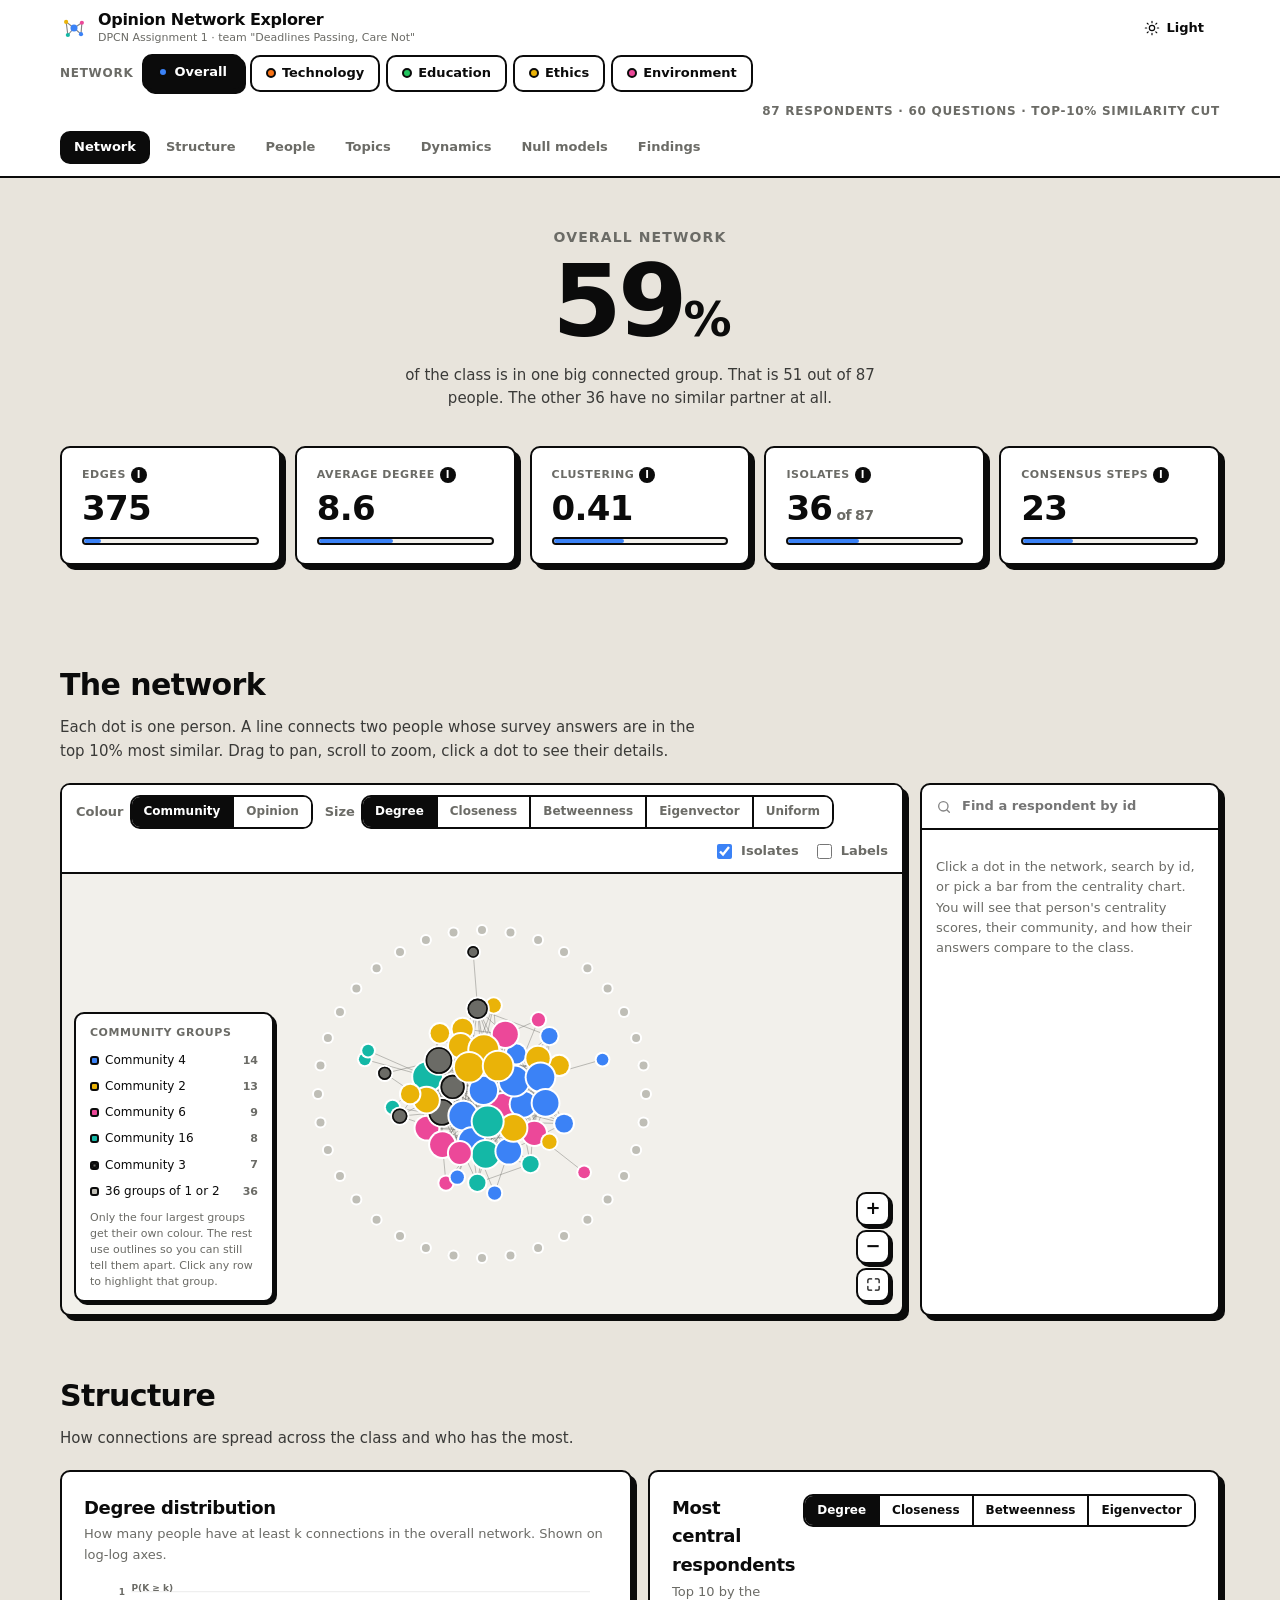
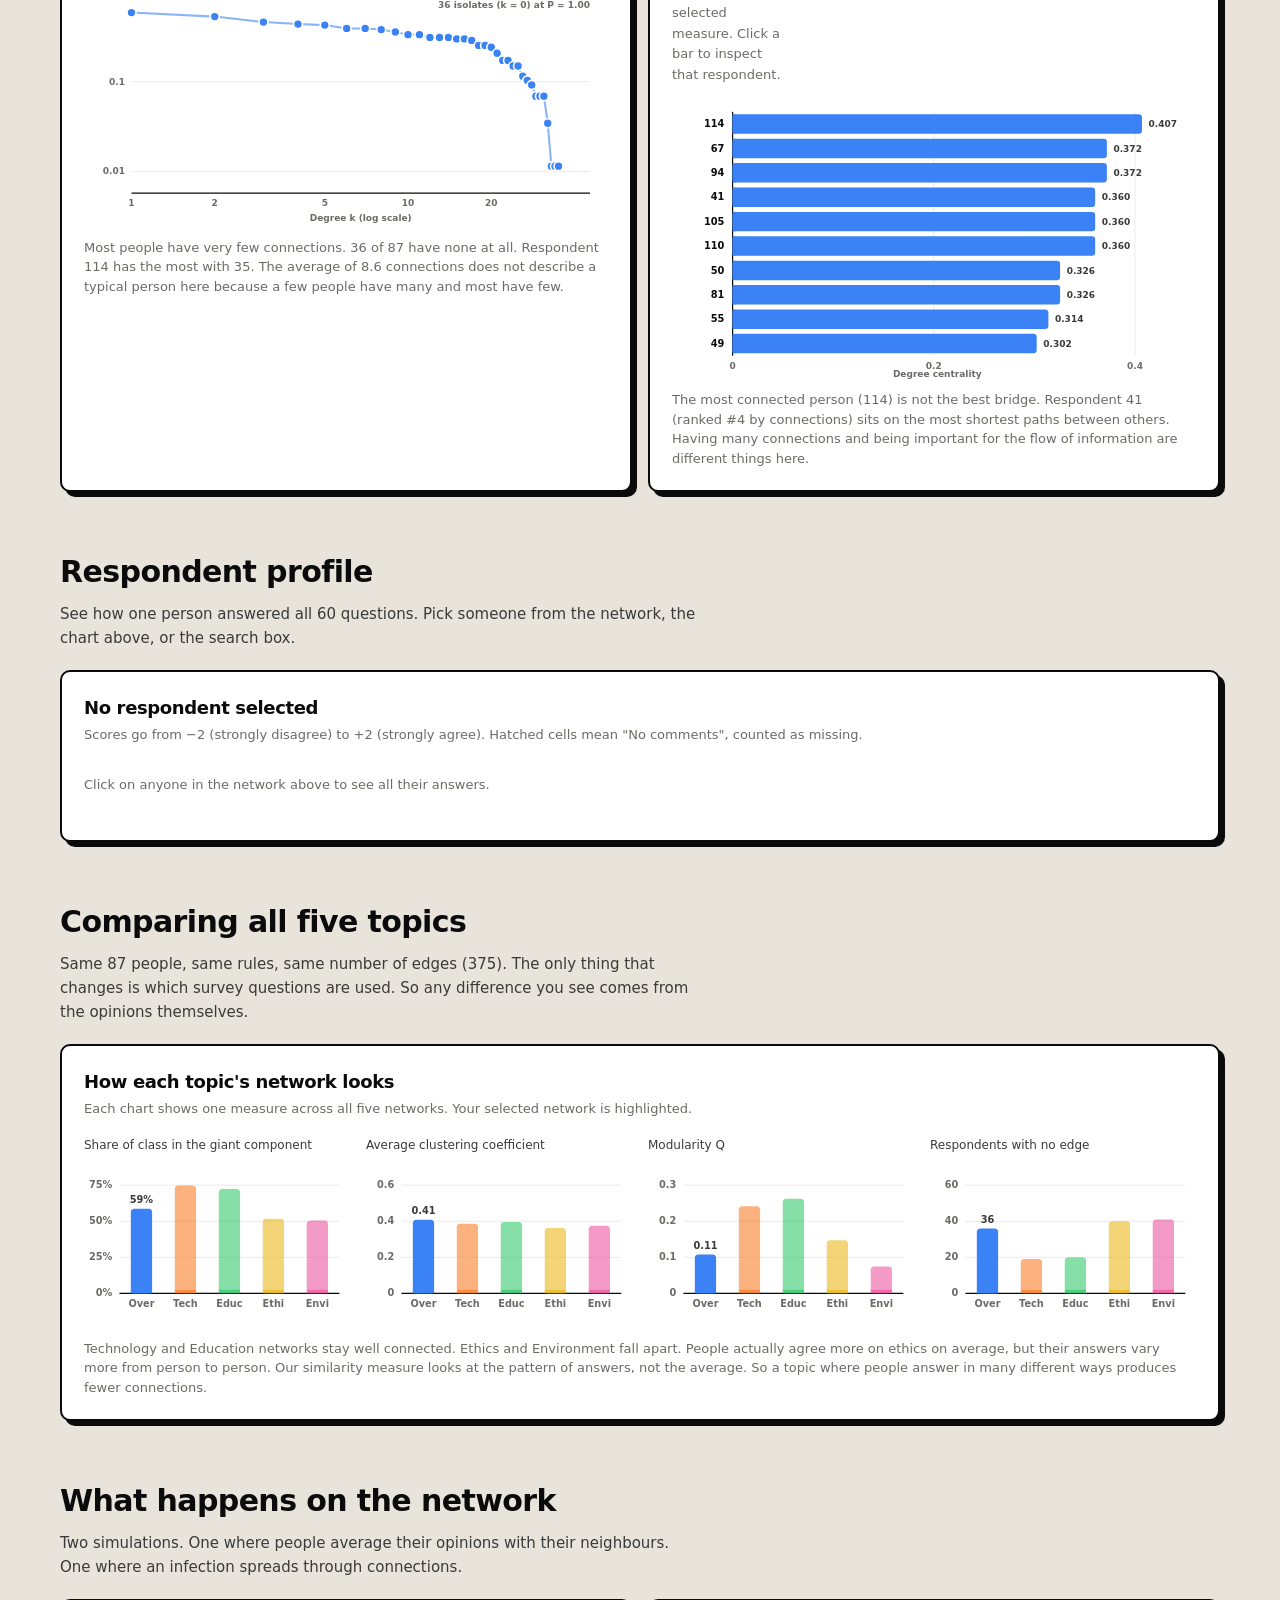
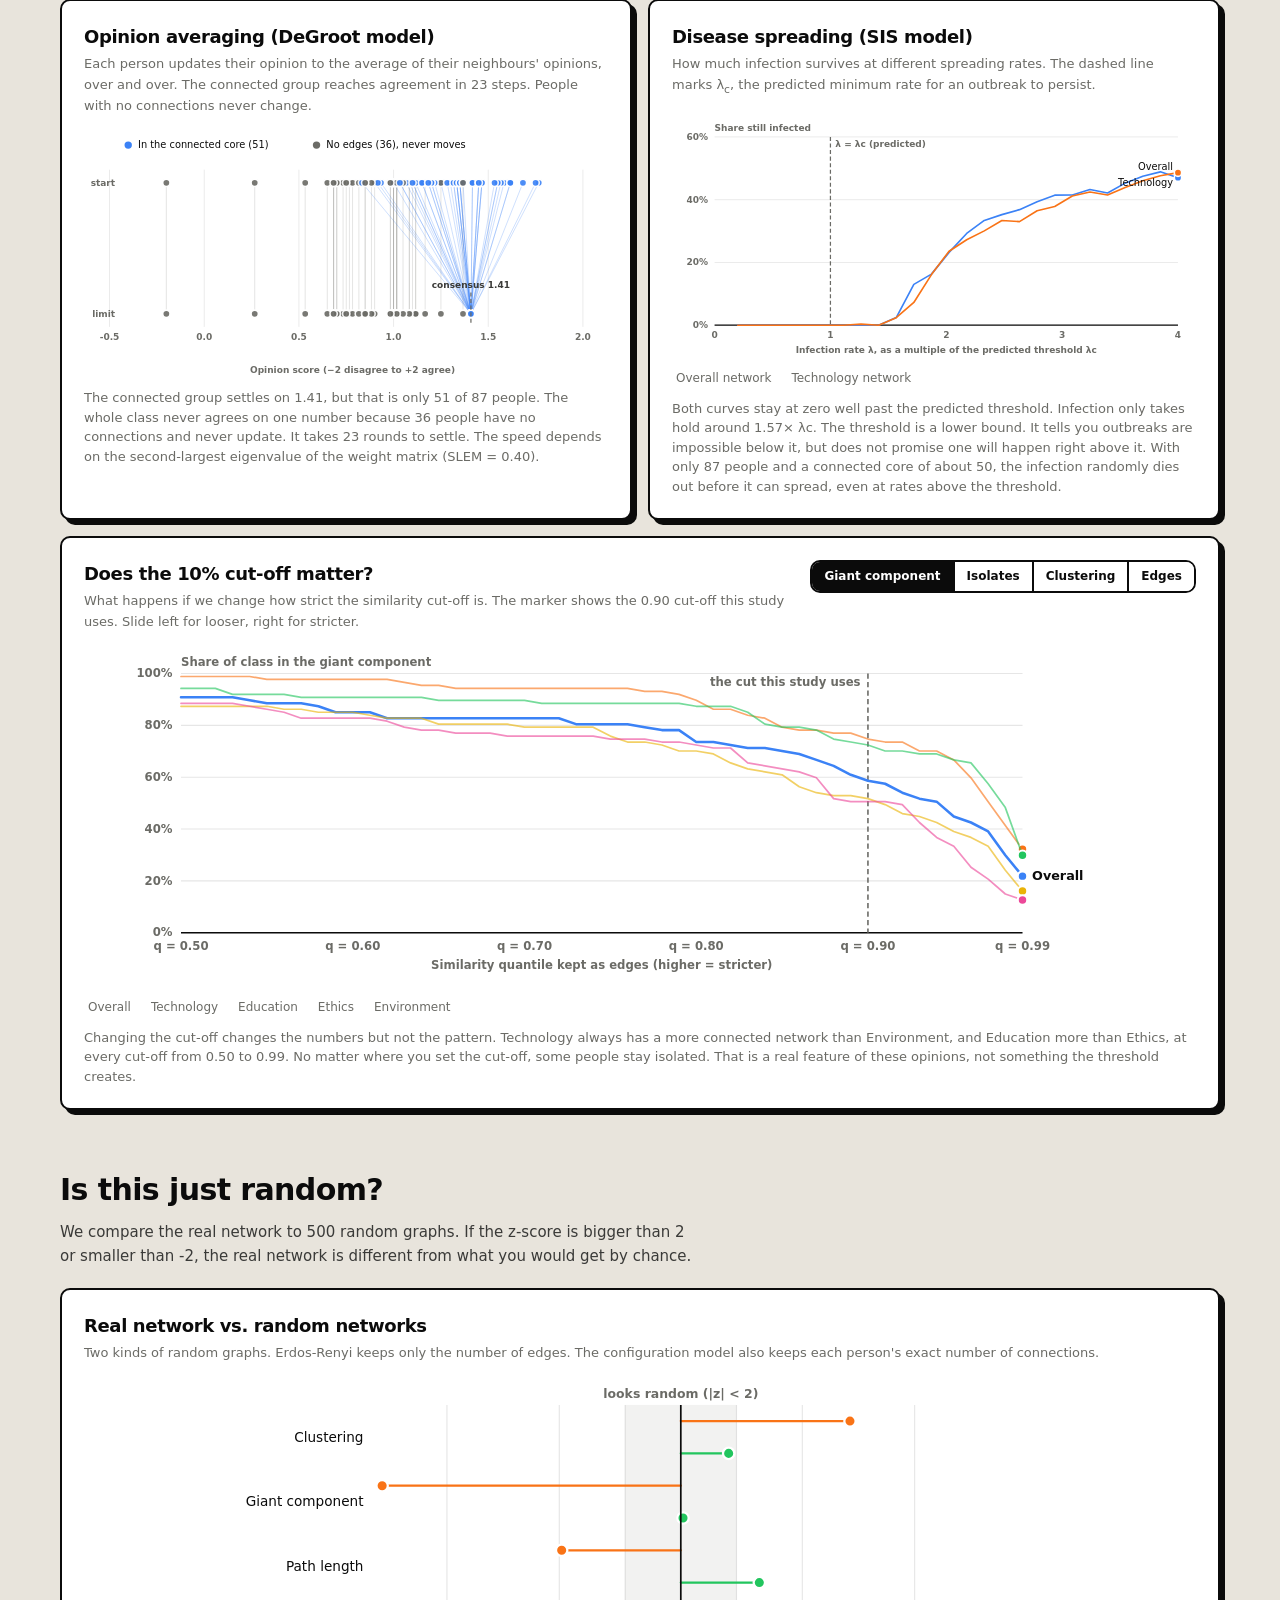
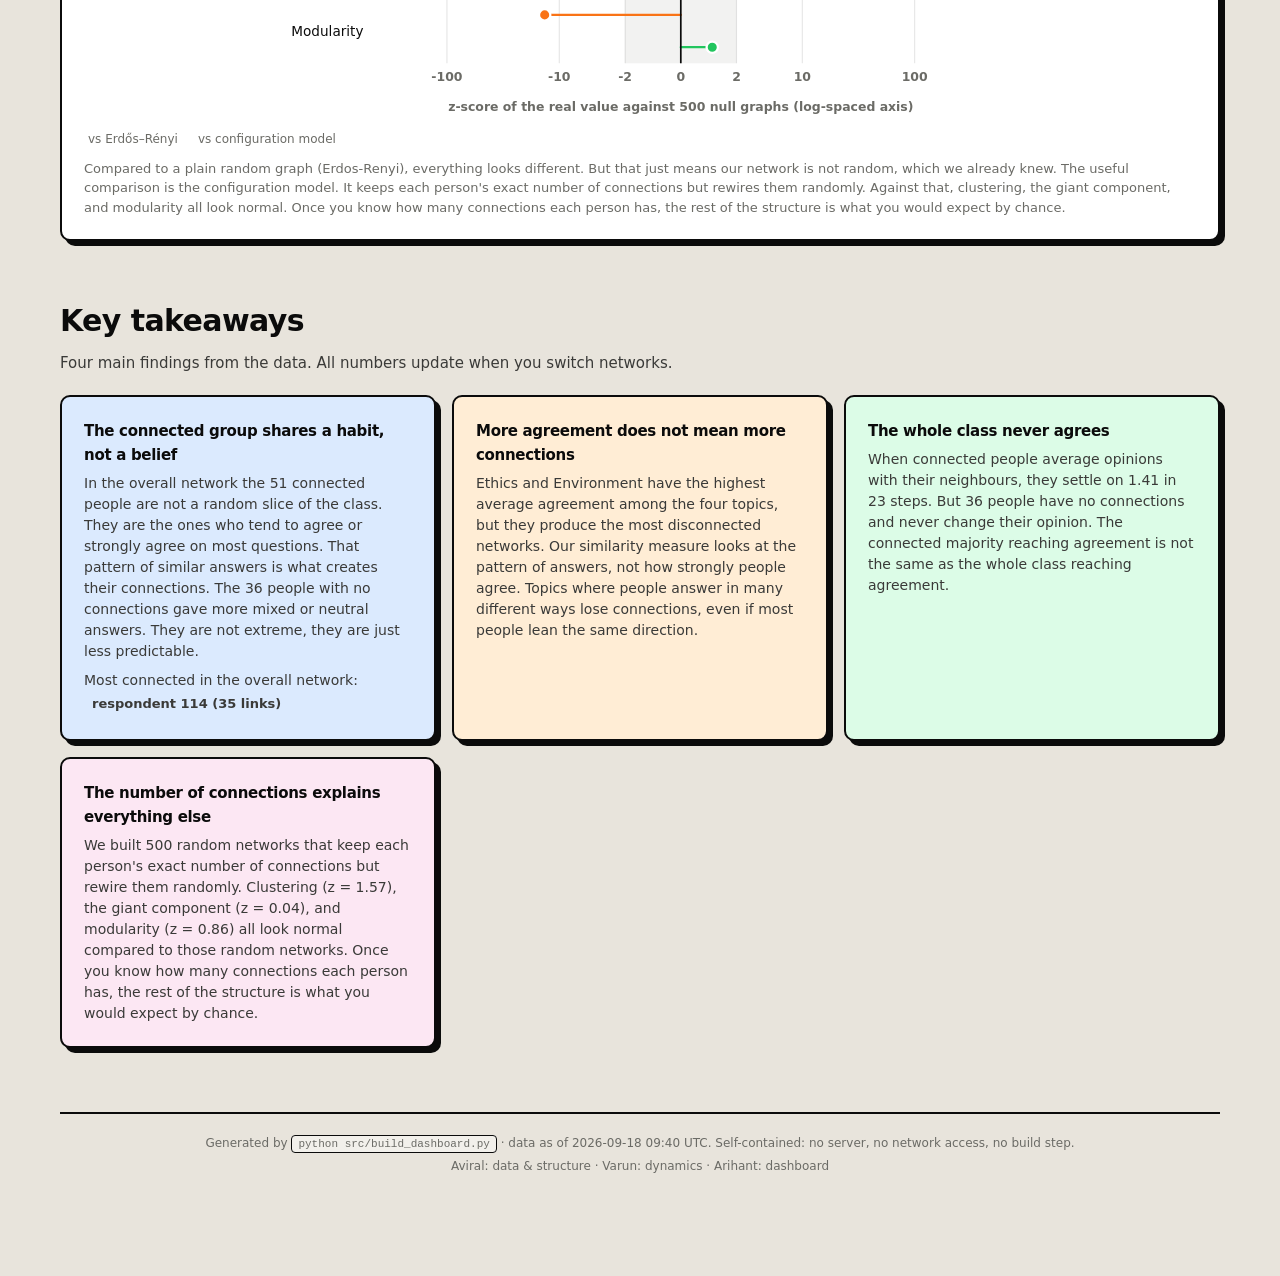
==== commit 53a81fb7: "Simplifying dashboard" ====
--- a/dashboard/index.html
+++ b/dashboard/index.html
@@ -4,282 +4,275 @@
 <meta charset="utf-8">
 <meta name="viewport" content="width=device-width, initial-scale=1, viewport-fit=cover">
 <title>Opinion Network Explorer</title>
-<meta name="description" content="Interactive explorer for the class opinion-similarity networks: structure, centrality, communities and dynamics across five networks.">
+<meta name="description" content="Interactive explorer for the class opinion-similarity networks: structure, centrality and dynamics across five networks.">
 <style>/* ------------------------------------------------------------------ *
- * Tokens
- *
- * Light is the base definition; dark redefines only the tokens that
- * change, under both the OS media query and the explicit [data-theme]
- * stamp, so the in-page toggle wins in either direction.
- *
- * The categorical slots are the validated palette from the data-viz
- * reference. Networks always take slots 1-5 in a fixed order, so a
- * network keeps its colour in every chart on the page.
+ * Neobrutalism design tokens
  * ------------------------------------------------------------------ */
 
 :root {
   color-scheme: light;
 
-  --plane: #f4f4f1;
-  --surface: #fcfcfb;
+  --plane: #e8e4dc;
+  --surface: #ffffff;
   --surface-raised: #ffffff;
-  --surface-sunken: #f0efec;
+  --surface-sunken: #f2f0eb;
 
   --ink: #0b0b0b;
-  --ink-2: #52514e;
-  --ink-3: #898781;
-
-  --rule: #e1e0d9;
-  --axis: #c3c2b7;
+  --ink-2: #3a3a38;
+  --ink-3: #6b6b66;
+
+  --rule: #0b0b0b;
+  --axis: #0b0b0b;
   --ring: rgba(11, 11, 11, 0.10);
   --ring-strong: rgba(11, 11, 11, 0.16);
 
-  --s1: #2a78d6; /* blue    - overall  */
-  --s2: #eb6834; /* orange  - technology */
-  --s3: #1baf7a; /* aqua    - education  */
-  --s4: #eda100; /* yellow  - ethics     */
-  --s5: #e87ba4; /* magenta - environment */
-  --s6: #008300; /* green   */
-  --s7: #4a3aa7; /* violet  */
-  --s8: #e34948; /* red     */
-
-  /* community slots: the 4-hue set that clears the all-pairs gates */
-  --c1: #2a78d6;
-  --c2: #eda100;
-  --c3: #e87ba4;
-  --c4: #008300;
-  --c-other: #7d7c76;
+  --border: 2.5px solid #0b0b0b;
+  --shadow: 5px 5px 0 #0b0b0b;
+  --shadow-sm: 3px 3px 0 #0b0b0b;
+  --radius: 10px;
+
+  --s1: #3b82f6;
+  --s2: #f97316;
+  --s3: #22c55e;
+  --s4: #eab308;
+  --s5: #ec4899;
+  --s6: #14b8a6;
+  --s7: #8b5cf6;
+  --s8: #ef4444;
+
+  --c1: #3b82f6;
+  --c2: #eab308;
+  --c3: #ec4899;
+  --c4: #14b8a6;
+  --c-other: #6b6b66;
   --c-none: #bfbeb6;
 
-  /* diverging pair for opinion, neutral grey at the midpoint */
-  --div-low: #2a78d6;
-  --div-mid: #f0efec;
-  --div-high: #d03b3b;
-
-  --good: #0ca30c;
-  --critical: #d03b3b;
-
-  --shadow-card: 0 1px 2px rgba(11, 11, 11, 0.04), 0 8px 24px rgba(11, 11, 11, 0.05);
-  --shadow-pop: 0 2px 6px rgba(11, 11, 11, 0.10), 0 18px 48px rgba(11, 11, 11, 0.16);
-
+  --div-low: #3b82f6;
+  --div-mid: #f2f0eb;
+  --div-high: #ef4444;
+
+  --good: #22c55e;
+  --critical: #ef4444;
+
+  --accent-blue: #dbeafe;
+  --accent-orange: #ffedd5;
+  --accent-green: #dcfce7;
+  --accent-yellow: #fef9c3;
+  --accent-pink: #fce7f3;
+
+  --shadow-card: var(--shadow);
+  --shadow-pop: 6px 6px 0 #0b0b0b;
 }
 
 @media (prefers-color-scheme: dark) {
   :root:not([data-theme="light"]) {
     color-scheme: dark;
 
-    --plane: #0d0d0d;
-    --surface: #1a1a19;
-    --surface-raised: #222220;
-    --surface-sunken: #131312;
-
-    --ink: #ffffff;
-    --ink-2: #c3c2b7;
-    --ink-3: #898781;
-
-    --rule: #2c2c2a;
-    --axis: #383835;
-    --ring: rgba(255, 255, 255, 0.10);
-    --ring-strong: rgba(255, 255, 255, 0.18);
-
-    --s1: #3987e5;
-    --s2: #d95926;
-    --s3: #199e70;
-    --s4: #c98500;
-    --s5: #d55181;
-    --s6: #008300;
-    --s7: #9085e9;
-    --s8: #e66767;
-
-    --c1: #3987e5;
-    --c2: #c98500;
-    --c3: #d55181;
-    --c4: #008300;
-    --c-other: #7d7c76;
+    --plane: #1a1a19;
+    --surface: #2a2a28;
+    --surface-raised: #333331;
+    --surface-sunken: #222220;
+
+    --ink: #f5f5f0;
+    --ink-2: #d4d4cc;
+    --ink-3: #a3a39b;
+
+    --rule: #f5f5f0;
+    --axis: #a3a39b;
+    --ring: rgba(245, 245, 240, 0.12);
+    --ring-strong: rgba(245, 245, 240, 0.20);
+
+    --border: 2.5px solid #f5f5f0;
+    --shadow: 5px 5px 0 rgba(245, 245, 240, 0.25);
+    --shadow-sm: 3px 3px 0 rgba(245, 245, 240, 0.2);
+
+    --s1: #60a5fa;
+    --s2: #fb923c;
+    --s3: #4ade80;
+    --s4: #facc15;
+    --s5: #f472b6;
+    --s6: #2dd4bf;
+    --s7: #a78bfa;
+    --s8: #f87171;
+
+    --c1: #60a5fa;
+    --c2: #facc15;
+    --c3: #f472b6;
+    --c4: #2dd4bf;
+    --c-other: #a3a39b;
     --c-none: #4a4a46;
 
-    --div-low: #3987e5;
-    --div-mid: #383835;
-    --div-high: #e66767;
-
-    --good: #0ca30c;
-    --critical: #e66767;
-
-    --shadow-card: 0 1px 2px rgba(0, 0, 0, 0.45), 0 10px 30px rgba(0, 0, 0, 0.35);
-    --shadow-pop: 0 2px 8px rgba(0, 0, 0, 0.55), 0 22px 56px rgba(0, 0, 0, 0.5);
-
+    --div-low: #60a5fa;
+    --div-mid: #333331;
+    --div-high: #f87171;
+
+    --good: #4ade80;
+    --critical: #f87171;
+
+    --accent-blue: #1e3a5f;
+    --accent-orange: #4a2c17;
+    --accent-green: #1a3d2a;
+    --accent-yellow: #3d3a14;
+    --accent-pink: #4a1d35;
+
+    --shadow-card: var(--shadow);
+    --shadow-pop: 6px 6px 0 rgba(245, 245, 240, 0.3);
   }
 }
 
 :root[data-theme="dark"] {
   color-scheme: dark;
 
-  --plane: #0d0d0d;
-  --surface: #1a1a19;
-  --surface-raised: #222220;
-  --surface-sunken: #131312;
-
-  --ink: #ffffff;
-  --ink-2: #c3c2b7;
-  --ink-3: #898781;
-
-  --rule: #2c2c2a;
-  --axis: #383835;
-  --ring: rgba(255, 255, 255, 0.10);
-  --ring-strong: rgba(255, 255, 255, 0.18);
-
-  --s1: #3987e5;
-  --s2: #d95926;
-  --s3: #199e70;
-  --s4: #c98500;
-  --s5: #d55181;
-  --s6: #008300;
-  --s7: #9085e9;
-  --s8: #e66767;
-
-  --c1: #3987e5;
-  --c2: #c98500;
-  --c3: #d55181;
-  --c4: #008300;
-  --c-other: #7d7c76;
+  --plane: #1a1a19;
+  --surface: #2a2a28;
+  --surface-raised: #333331;
+  --surface-sunken: #222220;
+
+  --ink: #f5f5f0;
+  --ink-2: #d4d4cc;
+  --ink-3: #a3a39b;
+
+  --rule: #f5f5f0;
+  --axis: #a3a39b;
+  --ring: rgba(245, 245, 240, 0.12);
+  --ring-strong: rgba(245, 245, 240, 0.20);
+
+  --border: 2.5px solid #f5f5f0;
+  --shadow: 5px 5px 0 rgba(245, 245, 240, 0.25);
+  --shadow-sm: 3px 3px 0 rgba(245, 245, 240, 0.2);
+
+  --s1: #60a5fa;
+  --s2: #fb923c;
+  --s3: #4ade80;
+  --s4: #facc15;
+  --s5: #f472b6;
+  --s6: #2dd4bf;
+  --s7: #a78bfa;
+  --s8: #f87171;
+
+  --c1: #60a5fa;
+  --c2: #facc15;
+  --c3: #f472b6;
+  --c4: #2dd4bf;
+  --c-other: #a3a39b;
   --c-none: #4a4a46;
 
-  --div-low: #3987e5;
-  --div-mid: #383835;
-  --div-high: #e66767;
-
-  --good: #0ca30c;
-  --critical: #e66767;
-
-  --shadow-card: 0 1px 2px rgba(0, 0, 0, 0.45), 0 10px 30px rgba(0, 0, 0, 0.35);
-  --shadow-pop: 0 2px 8px rgba(0, 0, 0, 0.55), 0 22px 56px rgba(0, 0, 0, 0.5);
-
+  --div-low: #60a5fa;
+  --div-mid: #333331;
+  --div-high: #f87171;
+
+  --good: #4ade80;
+  --critical: #f87171;
+
+  --accent-blue: #1e3a5f;
+  --accent-orange: #4a2c17;
+  --accent-green: #1a3d2a;
+  --accent-yellow: #3d3a14;
+  --accent-pink: #4a1d35;
+
+  --shadow-card: var(--shadow);
+  --shadow-pop: 6px 6px 0 rgba(245, 245, 240, 0.3);
 }
 
 /* ------------------------------------------------------------------ *
  * Base
  * ------------------------------------------------------------------ */
 
-*,
-*::before,
-*::after {
-  box-sizing: border-box;
-}
+*, *::before, *::after { box-sizing: border-box; }
 
 html {
   scroll-behavior: smooth;
-  scroll-padding-top: 148px;
+  scroll-padding-top: 100px;
 }
 
 body {
   margin: 0;
   background: var(--plane);
   color: var(--ink);
-  font: 400 14px/1.55 system-ui, -apple-system, "Segoe UI", sans-serif;
+  font: 400 15px/1.6 system-ui, -apple-system, "Segoe UI", sans-serif;
   -webkit-font-smoothing: antialiased;
 }
 
 @media (prefers-reduced-motion: reduce) {
-  html {
-    scroll-behavior: auto;
-  }
-  *,
-  *::before,
-  *::after {
+  html { scroll-behavior: auto; }
+  *, *::before, *::after {
     animation-duration: 0.001ms !important;
     transition-duration: 0.001ms !important;
   }
 }
 
-h1,
-h2,
-h3 {
+h1, h2, h3, h4 {
   margin: 0;
-  font-weight: 600;
-  letter-spacing: -0.012em;
-}
-
-a {
-  color: inherit;
-}
-
-button,
-select,
-input {
-  font: inherit;
-  color: inherit;
-}
+  font-weight: 800;
+  letter-spacing: -0.02em;
+}
+
+a { color: inherit; }
+button, select, input { font: inherit; color: inherit; }
 
 :focus-visible {
-  outline: 2px solid var(--s1);
+  outline: 3px solid var(--s1);
   outline-offset: 2px;
-  border-radius: 6px;
 }
 
 .shell {
-  max-width: 1480px;
+  max-width: 1200px;
   margin: 0 auto;
-  padding: 0 24px 96px;
+  padding: 0 20px 80px;
 }
 
 .sr-only {
-  position: absolute;
-  width: 1px;
-  height: 1px;
-  padding: 0;
-  margin: -1px;
-  overflow: hidden;
-  clip-path: inset(50%);
-  white-space: nowrap;
-}
+  position: absolute; width: 1px; height: 1px;
+  padding: 0; margin: -1px; overflow: hidden;
+  clip-path: inset(50%); white-space: nowrap;
+}
+
+[hidden] { display: none !important; }
 
 /* ------------------------------------------------------------------ *
- * Masthead + the one filter row
+ * Masthead
  * ------------------------------------------------------------------ */
 
 .masthead {
   position: sticky;
   top: 0;
   z-index: 40;
-  background: color-mix(in srgb, var(--plane) 88%, transparent);
-  backdrop-filter: blur(14px) saturate(1.3);
-  border-bottom: 1px solid var(--rule);
+  background: var(--surface);
+  border-bottom: var(--border);
 }
 
 .masthead__inner {
-  max-width: 1480px;
+  max-width: 1200px;
   margin: 0 auto;
-  padding: 14px 24px 0;
+  padding: 10px 20px;
 }
 
 .masthead__top {
   display: flex;
-  align-items: flex-start;
-  gap: 20px;
+  align-items: center;
+  gap: 16px;
   flex-wrap: wrap;
 }
 
 .wordmark {
   display: flex;
   align-items: center;
-  gap: 11px;
-  min-width: 0;
+  gap: 10px;
 }
 
 .wordmark__glyph {
-  width: 30px;
-  height: 30px;
-  flex: none;
+  width: 28px; height: 28px; flex: none;
 }
 
 .wordmark__text h1 {
   font-size: 16px;
+  font-weight: 900;
   line-height: 1.2;
 }
 
 .wordmark__text p {
-  margin: 1px 0 0;
-  font-size: 12px;
+  margin: 0;
+  font-size: 11px;
   color: var(--ink-3);
 }
 
@@ -293,111 +286,114 @@
 .filterbar {
   display: flex;
   align-items: center;
-  gap: 18px;
+  gap: 10px;
   flex-wrap: wrap;
-  padding: 12px 0 11px;
+  padding: 8px 0 4px;
 }
 
 .filterbar__label {
-  font-size: 11px;
-  font-weight: 600;
-  letter-spacing: 0.07em;
+  font-size: 12px;
+  font-weight: 800;
   text-transform: uppercase;
+  letter-spacing: 0.06em;
   color: var(--ink-3);
 }
 
 .netpicker {
   display: flex;
-  gap: 4px;
+  gap: 6px;
   flex-wrap: wrap;
 }
 
 .netpicker button {
-  display: inline-flex;
+  display: flex;
   align-items: center;
-  gap: 7px;
-  padding: 6px 13px 6px 10px;
-  border: 1px solid transparent;
-  border-radius: 999px;
-  background: transparent;
-  color: var(--ink-2);
+  gap: 6px;
+  padding: 6px 14px;
+  border: var(--border);
+  border-radius: var(--radius);
+  background: var(--surface);
+  cursor: pointer;
   font-size: 13px;
-  font-weight: 500;
-  cursor: pointer;
-  transition: background 0.15s, color 0.15s, border-color 0.15s;
+  font-weight: 700;
+  transition: transform 0.1s, box-shadow 0.1s;
 }
 
 .netpicker button:hover {
-  background: var(--surface-sunken);
-  color: var(--ink);
+  transform: translate(-2px, -2px);
+  box-shadow: var(--shadow);
 }
 
 .netpicker button[aria-pressed="true"] {
-  background: var(--surface-raised);
-  border-color: var(--ring);
-  color: var(--ink);
-  box-shadow: var(--shadow-card);
-}
-
-.netpicker .key {
-  width: 9px;
-  height: 9px;
-  border-radius: 3px;
+  background: var(--ink);
+  color: var(--surface);
+  box-shadow: var(--shadow-sm);
+  transform: translate(-1px, -1px);
+}
+
+.key {
+  display: inline-block;
+  width: 10px; height: 10px;
+  border-radius: 50%;
+  border: 2px solid var(--ink);
   flex: none;
 }
 
 .subnav {
   display: flex;
   gap: 2px;
+  padding: 6px 0 2px;
   overflow-x: auto;
-  scrollbar-width: none;
-  border-top: 1px solid var(--rule);
-  padding: 2px 0 0;
-}
-
-.subnav::-webkit-scrollbar {
-  display: none;
 }
 
 .subnav a {
-  padding: 9px 12px;
-  font-size: 12.5px;
+  padding: 4px 12px;
+  font-size: 13px;
+  font-weight: 700;
+  text-decoration: none;
   color: var(--ink-3);
-  text-decoration: none;
+  border-radius: var(--radius);
   white-space: nowrap;
-  border-bottom: 2px solid transparent;
-  transition: color 0.15s, border-color 0.15s;
-}
-
-.subnav a:hover {
-  color: var(--ink);
-}
+  border: 2px solid transparent;
+}
+
+.subnav a:hover { background: var(--surface-sunken); }
 
 .subnav a.is-current {
-  color: var(--ink);
-  border-bottom-color: var(--s1);
-}
-
-/* buttons */
+  background: var(--ink);
+  color: var(--surface);
+  border-color: var(--ink);
+}
+
+/* ------------------------------------------------------------------ *
+ * Buttons
+ * ------------------------------------------------------------------ */
 
 .btn {
   display: inline-flex;
   align-items: center;
   gap: 6px;
-  padding: 6px 11px;
-  border: 1px solid var(--ring);
-  border-radius: 8px;
-  background: var(--surface-raised);
-  color: var(--ink-2);
-  font-size: 12.5px;
+  padding: 6px 14px;
+  border: var(--border);
+  border-radius: var(--radius);
+  background: var(--surface);
   cursor: pointer;
-  transition: background 0.15s, color 0.15s, border-color 0.15s;
+  font-size: 13px;
+  font-weight: 700;
+  transition: transform 0.1s, box-shadow 0.1s;
 }
 
 .btn:hover {
-  color: var(--ink);
-  border-color: var(--ring-strong);
-}
+  transform: translate(-2px, -2px);
+  box-shadow: var(--shadow);
+}
+
+.btn:active {
+  transform: translate(0, 0);
+  box-shadow: none;
+}
+
+.btn svg { width: 16px; height: 16px; flex: none; }
 
 .btn--ghost {
   background: transparent;
@@ -405,156 +401,226 @@
 }
 
 .btn--ghost:hover {
+  border-color: var(--ink);
+  background: var(--surface);
+}
+
+.seg {
+  display: flex;
+  border: var(--border);
+  border-radius: var(--radius);
+  overflow: hidden;
+}
+
+.seg button {
+  padding: 5px 12px;
+  border: none;
+  background: var(--surface);
+  cursor: pointer;
+  font-size: 12px;
+  font-weight: 700;
+  border-right: var(--border);
+}
+
+.seg button:last-child { border-right: none; }
+
+.seg button[aria-pressed="true"] {
+  background: var(--ink);
+  color: var(--surface);
+}
+
+.seg button:hover:not([aria-pressed="true"]) {
   background: var(--surface-sunken);
 }
 
-.btn[aria-pressed="true"] {
+.switch {
+  display: flex;
+  align-items: center;
+  gap: 6px;
+  font-size: 13px;
+  font-weight: 600;
+  cursor: pointer;
+}
+
+.switch input { accent-color: var(--s1); width: 15px; height: 15px; }
+
+/* ------------------------------------------------------------------ *
+ * Hero
+ * ------------------------------------------------------------------ */
+
+.hero {
+  padding: 48px 0 40px;
+}
+
+.hero__lede {
+  text-align: center;
+  margin-bottom: 36px;
+}
+
+.hero__eyebrow {
+  font-size: 14px;
+  font-weight: 800;
+  text-transform: uppercase;
+  letter-spacing: 0.08em;
+  color: var(--ink-3);
+  margin-bottom: 4px;
+}
+
+.hero__figure {
+  font-size: 100px;
+  font-weight: 900;
+  line-height: 1;
+  letter-spacing: -0.04em;
+}
+
+.hero__figure span {
+  font-size: 48px;
+  font-weight: 700;
+}
+
+.hero__caption {
+  max-width: 520px;
+  margin: 12px auto 0;
+  font-size: 15px;
+  color: var(--ink-2);
+  line-height: 1.55;
+}
+
+/* ------------------------------------------------------------------ *
+ * Stat tiles
+ * ------------------------------------------------------------------ */
+
+.tiles {
+  display: grid;
+  grid-template-columns: repeat(auto-fit, minmax(200px, 1fr));
+  gap: 14px;
+}
+
+.tile {
+  border: var(--border);
+  border-radius: var(--radius);
+  background: var(--surface);
+  box-shadow: var(--shadow);
+  padding: 18px 20px;
+}
+
+.tile__label {
+  font-size: 11px;
+  font-weight: 800;
+  text-transform: uppercase;
+  letter-spacing: 0.05em;
+  color: var(--ink-3);
+  margin-bottom: 6px;
+  display: flex;
+  align-items: center;
+  gap: 5px;
+}
+
+.tile__value {
+  font-size: 34px;
+  font-weight: 900;
+  line-height: 1.1;
+  letter-spacing: -0.02em;
+}
+
+.tile__value small {
+  font-size: 14px;
+  font-weight: 600;
+  color: var(--ink-3);
+}
+
+.tile__meter {
+  margin-top: 10px;
+  height: 8px;
+  border-radius: 4px;
   background: var(--surface-sunken);
-  color: var(--ink);
-  border-color: var(--ring-strong);
-}
-
-.btn svg {
-  width: 14px;
-  height: 14px;
+  overflow: hidden;
+  border: 2px solid var(--ink);
+}
+
+.tile__meter i {
+  display: block;
+  height: 100%;
+  background: var(--s1);
+  border-radius: 2px;
+}
+
+/* info icon for tooltips on metrics */
+.info-icon {
+  display: inline-flex;
+  align-items: center;
+  justify-content: center;
+  width: 16px; height: 16px;
+  border-radius: 50%;
+  background: var(--ink);
+  color: var(--surface);
+  font-size: 10px;
+  font-weight: 900;
+  cursor: help;
   flex: none;
-}
-
-.seg {
-  display: inline-flex;
-  flex-wrap: wrap;
-  padding: 2px;
-  border: 1px solid var(--ring);
-  border-radius: 9px;
-  background: var(--surface-sunken);
-  gap: 2px;
-  min-width: 0;
-}
-
-.seg button {
-  padding: 5px 10px;
-  border: 0;
-  border-radius: 7px;
-  background: transparent;
-  color: var(--ink-3);
+  line-height: 1;
+  position: relative;
+  border: none;
+}
+
+.info-icon::after {
+  content: attr(data-tip);
+  position: absolute;
+  bottom: calc(100% + 8px);
+  left: 50%;
+  transform: translateX(-50%);
+  background: var(--ink);
+  color: var(--surface);
   font-size: 12px;
   font-weight: 500;
-  cursor: pointer;
-  white-space: nowrap;
-  transition: background 0.15s, color 0.15s;
-}
-
-.seg button:hover {
-  color: var(--ink);
-}
-
-.seg button[aria-pressed="true"] {
-  background: var(--surface-raised);
-  color: var(--ink);
-  box-shadow: 0 1px 2px rgba(0, 0, 0, 0.12);
-}
-
-.switch {
-  display: inline-flex;
-  align-items: center;
-  gap: 8px;
-  font-size: 12.5px;
-  color: var(--ink-2);
-  cursor: pointer;
-  user-select: none;
-}
-
-.switch input {
-  appearance: none;
-  width: 32px;
-  height: 18px;
-  margin: 0;
-  border-radius: 999px;
-  background: var(--axis);
-  position: relative;
-  cursor: pointer;
-  transition: background 0.18s;
-  flex: none;
-}
-
-.switch input::after {
-  content: "";
-  position: absolute;
-  top: 2px;
-  left: 2px;
-  width: 14px;
-  height: 14px;
-  border-radius: 50%;
-  background: #fff;
-  transition: transform 0.18s;
-  box-shadow: 0 1px 2px rgba(0, 0, 0, 0.3);
-}
-
-.switch input:checked {
-  background: var(--s1);
-}
-
-.switch input:checked::after {
-  transform: translateX(14px);
-}
+  padding: 10px 14px;
+  border-radius: var(--radius);
+  border: 2px solid var(--ink-3);
+  white-space: normal;
+  width: max-content;
+  max-width: 260px;
+  pointer-events: none;
+  opacity: 0;
+  transition: opacity 0.15s;
+  z-index: 50;
+  line-height: 1.4;
+  text-transform: none;
+  letter-spacing: 0;
+}
+
+.info-icon:hover::after { opacity: 1; }
 
 /* ------------------------------------------------------------------ *
  * Sections + cards
  * ------------------------------------------------------------------ */
 
 .section {
-  margin-top: 40px;
-  scroll-margin-top: 150px;
+  margin-top: 56px;
 }
 
 .section__head {
-  display: flex;
-  align-items: baseline;
-  gap: 14px;
-  flex-wrap: wrap;
-  margin-bottom: 14px;
+  margin-bottom: 20px;
 }
 
 .section__head h2 {
-  font-size: 19px;
+  font-size: 30px;
+  font-weight: 900;
 }
 
 .section__head p {
-  margin: 0;
-  font-size: 13px;
-  color: var(--ink-3);
-  max-width: 72ch;
-}
-
-.grid {
-  display: grid;
-  gap: 16px;
-}
-
-/* Two equal columns that collapse to one. `auto-fit` is wrong here: a card
-   spanning 1/-1 keeps the extra tracks alive, so its siblings end up a
-   quarter-width each. */
-.grid--halves {
-  grid-template-columns: repeat(2, minmax(0, 1fr));
-}
-
-.grid--full {
-  grid-column: 1 / -1;
-}
-
-@media (max-width: 900px) {
-  .grid--halves {
-    grid-template-columns: minmax(0, 1fr);
-  }
+  margin: 6px 0 0;
+  color: var(--ink-2);
+  font-size: 15px;
+  max-width: 640px;
 }
 
 .card {
+  border: var(--border);
+  border-radius: var(--radius);
   background: var(--surface);
-  border: 1px solid var(--ring);
-  border-radius: 14px;
-  box-shadow: var(--shadow-card);
-  padding: 16px 18px 18px;
-  min-width: 0;
+  box-shadow: var(--shadow);
+  padding: 22px;
+  overflow: hidden;
 }
 
 .card__head {
@@ -562,1012 +628,724 @@
   align-items: flex-start;
   gap: 12px;
   flex-wrap: wrap;
-  margin-bottom: 12px;
+  margin-bottom: 16px;
+}
+
+.card__head > div:first-child {
+  min-width: 0;
+  flex: 1;
 }
 
 .card__head h3 {
-  font-size: 14px;
+  font-size: 18px;
+  font-weight: 800;
 }
 
 .card__head p {
   margin: 2px 0 0;
-  font-size: 12px;
+  font-size: 13px;
   color: var(--ink-3);
-  max-width: 62ch;
 }
 
 .card__tools {
-  margin-left: auto;
   display: flex;
   align-items: center;
   gap: 8px;
   flex-wrap: wrap;
 }
 
-.note {
-  margin: 12px 0 0;
-  font-size: 12px;
-  line-height: 1.6;
-  color: var(--ink-3);
-  max-width: 78ch;
-}
-
-.note strong {
-  color: var(--ink-2);
-  font-weight: 600;
+.grid {
+  display: grid;
+  gap: 16px;
+}
+
+.grid--halves {
+  grid-template-columns: repeat(auto-fit, minmax(min(100%, 420px), 1fr));
+}
+
+.grid--full {
+  grid-column: 1 / -1;
 }
 
 /* ------------------------------------------------------------------ *
- * Hero + stat tiles
+ * Explorer (network graph)
  * ------------------------------------------------------------------ */
 
-.hero {
+.explorer {
   display: grid;
-  grid-template-columns: minmax(0, 1.05fr) minmax(0, 1fr);
+  grid-template-columns: 1fr 300px;
   gap: 16px;
-  margin-top: 26px;
-}
-
-.hero__lede {
-  background: var(--surface);
-  border: 1px solid var(--ring);
-  border-radius: 14px;
-  box-shadow: var(--shadow-card);
-  padding: 22px 24px 24px;
-}
-
-.hero__eyebrow {
-  font-size: 11px;
-  font-weight: 600;
-  letter-spacing: 0.08em;
-  text-transform: uppercase;
-  color: var(--ink-3);
-}
-
-.hero__figure {
-  margin: 10px 0 2px;
-  font-size: 56px;
-  font-weight: 600;
-  line-height: 1;
-  letter-spacing: -0.03em;
-}
-
-.hero__figure span {
-  font-size: 24px;
-  color: var(--ink-3);
-  letter-spacing: -0.01em;
-}
-
-.hero__caption {
-  margin: 8px 0 0;
-  font-size: 13.5px;
-  line-height: 1.6;
-  color: var(--ink-2);
-  max-width: 48ch;
-  position: relative;
-}
-
-.tiles {
-  display: grid;
-  grid-template-columns: repeat(3, minmax(0, 1fr));
-  gap: 10px;
-}
-
-.tile {
-  background: var(--surface);
-  border: 1px solid var(--ring);
-  border-radius: 12px;
-  padding: 12px 13px 13px;
-  box-shadow: var(--shadow-card);
-  min-width: 0;
-}
-
-.tile {
+}
+
+@media (max-width: 860px) {
+  .explorer { grid-template-columns: 1fr; }
+}
+
+.stage {
+  border: var(--border);
+  border-radius: var(--radius);
+  background: var(--surface-sunken);
+  box-shadow: var(--shadow);
+  overflow: hidden;
   display: flex;
   flex-direction: column;
-}
-
-.tile__label {
-  font-size: 11.5px;
-  color: var(--ink-3);
-  line-height: 1.35;
-}
-
-.tile__value {
-  font-size: 25px;
-  font-weight: 600;
-  line-height: 1.1;
-  letter-spacing: -0.02em;
-  margin-top: auto;
-  padding-top: 6px;
-}
-
-.tile__value small {
-  font-size: 13px;
-  font-weight: 500;
-  color: var(--ink-3);
-  letter-spacing: 0;
-}
-
-.tile__meter {
-  margin-top: 9px;
-  height: 4px;
-  border-radius: 999px;
-  background: var(--surface-sunken);
-  overflow: hidden;
-}
-
-.tile__meter i {
-  display: block;
-  height: 100%;
-  border-radius: 999px;
-  background: var(--s1);
-  transition: width 0.4s cubic-bezier(0.2, 0.7, 0.3, 1);
-}
-
-/* ------------------------------------------------------------------ *
- * Network explorer
- * ------------------------------------------------------------------ */
-
-.explorer {
-  display: grid;
-  grid-template-columns: minmax(0, 1fr) 342px;
-  gap: 16px;
-  align-items: start;
-}
-
-.stage {
-  position: relative;
-  background: var(--surface);
-  border: 1px solid var(--ring);
-  border-radius: 14px;
-  box-shadow: var(--shadow-card);
-  overflow: hidden;
 }
 
 .stage__bar {
   display: flex;
   align-items: center;
-  gap: 14px;
+  gap: 12px;
   flex-wrap: wrap;
-  padding: 11px 14px;
-  border-bottom: 1px solid var(--rule);
+  padding: 10px 14px;
+  border-bottom: var(--border);
   background: var(--surface);
-  position: relative;
-  z-index: 2;
+  font-size: 13px;
+  font-weight: 700;
+  color: var(--ink-3);
 }
 
 .stage__group {
   display: flex;
   align-items: center;
-  flex-wrap: wrap;
-  gap: 7px;
-  min-width: 0;
-}
-
-.stage__group > span {
-  font-size: 11px;
-  font-weight: 600;
-  letter-spacing: 0.06em;
-  text-transform: uppercase;
-  color: var(--ink-3);
+  gap: 6px;
 }
 
 .stage__canvas {
   position: relative;
-  height: 620px;
-  background: var(--surface);
-  cursor: grab;
-  touch-action: none;
-}
-
-.stage__canvas.is-dragging {
-  cursor: grabbing;
+  flex: 1;
+  min-height: 440px;
 }
 
 .stage__canvas canvas {
   display: block;
+  width: 100%; height: 100%;
+  position: absolute;
+  inset: 0;
+}
+
+.stage__legend {
+  position: absolute;
+  bottom: 12px; left: 12px;
+  background: var(--surface);
+  border: var(--border);
+  border-radius: var(--radius);
+  padding: 10px 14px;
+  font-size: 12px;
+  max-width: 200px;
+  z-index: 2;
+  box-shadow: var(--shadow-sm);
+}
+
+.stage__legend h4 {
+  font-size: 11px;
+  font-weight: 900;
+  text-transform: uppercase;
+  letter-spacing: 0.05em;
+  color: var(--ink-3);
+  margin-bottom: 4px;
+}
+
+.legend-row {
+  display: flex;
+  align-items: center;
+  gap: 6px;
+  margin-top: 3px;
+  cursor: pointer;
+  background: none;
+  border: none;
+  padding: 2px 0;
+  font: inherit;
+  color: inherit;
+  text-align: left;
   width: 100%;
-  height: 100%;
+}
+
+.legend-row .key {
+  width: 9px; height: 9px;
+  border-radius: 3px;
+}
+
+.legend-row .count {
+  margin-left: auto;
+  font-weight: 700;
+  color: var(--ink-3);
+  font-size: 11px;
+}
+
+.legend-scale {
+  display: flex;
+  align-items: center;
+  gap: 6px;
+  font-size: 11px;
+  color: var(--ink-3);
+}
+
+.legend-scale i {
+  flex: 1;
+  height: 8px;
+  border-radius: 4px;
+  border: 1.5px solid var(--ink);
+  background: linear-gradient(to right, var(--div-low), var(--div-mid), var(--div-high));
+}
+
+.legend-rows {
+  display: flex;
+  flex-direction: column;
 }
 
 .stage__zoom {
   position: absolute;
-  right: 12px;
-  bottom: 12px;
+  bottom: 12px; right: 12px;
   display: flex;
   flex-direction: column;
   gap: 4px;
-  z-index: 3;
+  z-index: 2;
 }
 
 .stage__zoom button {
-  width: 30px;
-  height: 30px;
-  display: grid;
-  place-items: center;
-  border: 1px solid var(--ring);
-  border-radius: 8px;
-  background: var(--surface-raised);
-  color: var(--ink-2);
+  width: 34px; height: 34px;
+  display: flex;
+  align-items: center;
+  justify-content: center;
+  border: var(--border);
+  border-radius: var(--radius);
+  background: var(--surface);
   cursor: pointer;
-  font-size: 15px;
-  line-height: 1;
-  box-shadow: var(--shadow-card);
+  font-size: 18px;
+  font-weight: 700;
+  box-shadow: var(--shadow-sm);
 }
 
 .stage__zoom button:hover {
-  color: var(--ink);
-}
-
-.stage__legend {
-  position: absolute;
-  left: 12px;
-  bottom: 12px;
-  z-index: 3;
-  max-width: 260px;
-  padding: 10px 12px 11px;
-  border: 1px solid var(--ring);
-  border-radius: 11px;
-  background: color-mix(in srgb, var(--surface-raised) 92%, transparent);
-  backdrop-filter: blur(10px);
-  box-shadow: var(--shadow-card);
-}
-
-.stage__legend h4 {
-  margin: 0 0 7px;
-  font-size: 10.5px;
-  font-weight: 600;
-  letter-spacing: 0.07em;
-  text-transform: uppercase;
-  color: var(--ink-3);
-}
-
-.legend-rows {
+  transform: translate(-1px, -1px);
+  box-shadow: var(--shadow);
+}
+
+.is-dragging { cursor: grabbing !important; }
+
+/* ------------------------------------------------------------------ *
+ * Inspector sidebar
+ * ------------------------------------------------------------------ */
+
+.inspector {
+  border: var(--border);
+  border-radius: var(--radius);
+  background: var(--surface);
+  box-shadow: var(--shadow);
   display: flex;
   flex-direction: column;
-  gap: 1px;
-  max-height: 188px;
-  overflow-y: auto;
-}
-
-.legend-row {
-  display: flex;
-  align-items: center;
-  gap: 8px;
-  width: 100%;
-  padding: 3px 5px;
-  border: 0;
-  border-radius: 6px;
-  background: transparent;
-  font-size: 12px;
-  color: var(--ink-2);
-  cursor: pointer;
-  text-align: left;
-}
-
-.legend-row:hover {
-  background: var(--surface-sunken);
-  color: var(--ink);
-}
-
-.legend-row[aria-pressed="true"] {
-  background: var(--surface-sunken);
-  color: var(--ink);
-  font-weight: 600;
-}
-
-.legend-row .key {
-  width: 10px;
-  height: 10px;
-  border-radius: 3px;
-  flex: none;
-}
-
-.legend-row .count {
-  margin-left: auto;
-  font-size: 11.5px;
-  color: var(--ink-3);
-  font-variant-numeric: tabular-nums;
-}
-
-.legend-scale {
-  display: flex;
-  align-items: center;
-  gap: 8px;
-  font-size: 11.5px;
-  color: var(--ink-3);
-  font-variant-numeric: tabular-nums;
-}
-
-.legend-scale i {
-  display: block;
-  flex: 1;
-  height: 8px;
-  border-radius: 999px;
-  background: linear-gradient(90deg, var(--div-low), var(--div-mid), var(--div-high));
-}
-
-/* the floating readout that follows the pointer on the canvas */
-.tip {
-  position: fixed;
-  z-index: 60;
-  pointer-events: none;
-  opacity: 0;
-  transform: translate(-50%, -100%) translateY(-10px);
-  transition: opacity 0.12s;
-  max-width: 300px;
-  padding: 9px 11px 10px;
-  border: 1px solid var(--ring);
-  border-radius: 10px;
-  background: var(--surface-raised);
-  box-shadow: var(--shadow-pop);
-  font-size: 12px;
-}
-
-.tip.is-on {
-  opacity: 1;
-}
-
-.tip__title {
-  font-size: 13px;
-  font-weight: 600;
-  margin-bottom: 5px;
-  display: flex;
-  align-items: center;
-  gap: 7px;
-}
-
-.tip__rows {
-  display: grid;
-  grid-template-columns: auto auto;
-  gap: 1px 14px;
-}
-
-.tip__rows dt {
-  color: var(--ink-3);
-  font-size: 11.5px;
-}
-
-.tip__rows dd {
-  margin: 0;
-  text-align: right;
-  font-weight: 600;
-  font-variant-numeric: tabular-nums;
-  font-size: 11.5px;
-}
-
-.tip__foot {
-  margin-top: 6px;
-  padding-top: 6px;
-  border-top: 1px solid var(--rule);
-  font-size: 11px;
-  color: var(--ink-3);
-}
-
-/* inspector */
-
-.inspector {
-  background: var(--surface);
-  border: 1px solid var(--ring);
-  border-radius: 14px;
-  box-shadow: var(--shadow-card);
+  max-height: 600px;
   overflow: hidden;
-  position: sticky;
-  top: 158px;
 }
 
 .inspector__search {
   display: flex;
   align-items: center;
   gap: 8px;
-  padding: 11px 13px;
-  border-bottom: 1px solid var(--rule);
+  padding: 10px 14px;
+  border-bottom: var(--border);
 }
 
 .inspector__search svg {
-  width: 15px;
-  height: 15px;
-  color: var(--ink-3);
-  flex: none;
+  width: 16px; height: 16px;
+  flex: none; opacity: 0.5;
 }
 
 .inspector__search input {
   flex: 1;
+  border: none;
+  background: transparent;
+  font-size: 13px;
+  font-weight: 600;
   min-width: 0;
-  border: 0;
-  background: transparent;
-  outline: none;
+}
+
+.inspector__search input:focus { outline: none; }
+
+.inspector__body {
+  flex: 1;
+  overflow-y: auto;
+  padding: 14px;
   font-size: 13px;
 }
 
-.inspector__body {
-  padding: 14px;
+.inspector__body h3 {
+  font-size: 20px;
+  font-weight: 900;
+  margin-bottom: 10px;
+}
+
+.inspector__body dl {
+  margin: 0;
+  display: grid;
+  grid-template-columns: 1fr auto;
+  gap: 4px 12px;
+}
+
+.inspector__body dt {
+  font-weight: 600;
+  color: var(--ink-2);
+}
+
+.inspector__body dd {
+  margin: 0;
+  text-align: right;
+  font-weight: 800;
+  font-variant-numeric: tabular-nums;
+}
+
+.inspector__body .rank {
+  font-size: 11px;
+  color: var(--ink-3);
+  font-weight: 600;
+  margin-left: 4px;
 }
 
 .inspector__empty {
   color: var(--ink-3);
-  font-size: 12.5px;
-  line-height: 1.65;
-  padding: 10px 2px 14px;
+  font-size: 13px;
+  line-height: 1.55;
 }
 
 .person {
   display: flex;
   align-items: center;
-  gap: 11px;
-  margin-bottom: 14px;
+  gap: 10px;
+  margin-bottom: 12px;
 }
 
 .person__dot {
-  width: 34px;
-  height: 34px;
+  width: 24px; height: 24px;
   border-radius: 50%;
+  border: var(--border);
   flex: none;
-  border: 2px solid var(--surface);
-  box-shadow: 0 0 0 1px var(--ring);
 }
 
 .person__id {
-  font-size: 17px;
-  font-weight: 600;
-  line-height: 1.15;
+  font-weight: 800;
+  font-size: 15px;
 }
 
 .person__meta {
-  font-size: 11.5px;
+  font-size: 12px;
   color: var(--ink-3);
 }
 
 .chip {
   display: inline-flex;
   align-items: center;
-  gap: 5px;
-  padding: 2px 7px;
-  border-radius: 999px;
+  gap: 4px;
+  font-size: 11px;
+  font-weight: 700;
+  padding: 3px 10px;
+  border: var(--border);
+  border-radius: 100px;
   background: var(--surface-sunken);
-  font-size: 11px;
-  font-weight: 600;
-  color: var(--ink-2);
-}
-
-.chip .key {
-  width: 7px;
-  height: 7px;
-  border-radius: 2px;
 }
 
 .kv {
+  margin: 0;
   display: grid;
   grid-template-columns: 1fr auto;
-  gap: 0;
-  font-size: 12.5px;
-}
-
-.kv > div {
-  display: contents;
-}
-
-.kv dt,
-.kv dd {
-  padding: 5px 0;
-  border-bottom: 1px solid var(--rule);
-}
-
-.kv dt {
-  color: var(--ink-2);
-}
+  gap: 4px 12px;
+}
+
+.kv dt { font-weight: 600; color: var(--ink-2); }
 
 .kv dd {
   margin: 0;
   text-align: right;
-  font-weight: 600;
+  font-weight: 800;
   font-variant-numeric: tabular-nums;
 }
 
-.kv dd .rank {
-  font-weight: 500;
+.inspector__sub {
+  font-size: 11px;
+  font-weight: 800;
+  text-transform: uppercase;
+  letter-spacing: 0.05em;
   color: var(--ink-3);
-  font-size: 11.5px;
-  margin-left: 6px;
-}
-
-.inspector__sub {
-  margin: 16px 0 8px;
-  font-size: 10.5px;
-  font-weight: 600;
-  letter-spacing: 0.07em;
-  text-transform: uppercase;
-  color: var(--ink-3);
-}
-
-/* opinion bars, one per topic, drawn from a shared zero baseline */
+  margin: 14px 0 6px;
+}
+
 .opbars {
   display: flex;
   flex-direction: column;
-  gap: 7px;
+  gap: 6px;
 }
 
 .opbar {
   display: grid;
-  grid-template-columns: 82px 1fr 42px;
+  grid-template-columns: 80px 1fr 48px;
   align-items: center;
-  gap: 9px;
+  gap: 8px;
   font-size: 12px;
+  font-weight: 700;
 }
 
 .opbar__track {
   position: relative;
-  height: 15px;
+  height: 16px;
+  border-radius: 4px;
   background: var(--surface-sunken);
-  border-radius: 4px;
+  border: 1.5px solid var(--ring-strong);
 }
 
 .opbar__zero {
   position: absolute;
-  top: -1px;
-  bottom: -1px;
+  top: 0; bottom: 0;
   width: 1px;
-  background: var(--axis);
+  background: var(--ink-3);
 }
 
 .opbar__fill {
   position: absolute;
-  top: 2px;
-  bottom: 2px;
+  top: 2px; bottom: 2px;
   border-radius: 2px;
-  transition: left 0.35s cubic-bezier(0.2, 0.7, 0.3, 1), width 0.35s cubic-bezier(0.2, 0.7, 0.3, 1);
+  min-width: 2px;
 }
 
 .opbar__pop {
   position: absolute;
-  top: -2px;
-  bottom: -2px;
+  top: -2px; bottom: -2px;
   width: 2px;
-  background: var(--ink-2);
-  border-radius: 1px;
+  background: var(--ink);
 }
 
 .opbar__val {
   text-align: right;
-  font-weight: 600;
   font-variant-numeric: tabular-nums;
+  color: var(--ink-2);
 }
 
 /* ------------------------------------------------------------------ *
- * Charts (hand-drawn SVG)
+ * Charts
  * ------------------------------------------------------------------ */
 
-/* Charts scale with the card, but only so far: past this the 11px type
-   inside the viewBox renders as oversized headline text on a wide screen. */
 .chart {
   width: 100%;
   display: block;
-  max-height: 330px;
-}
-
-.chart--wide {
-  max-height: 400px;
-}
-
-.chart--small {
-  max-height: 210px;
-}
-
-.chart text {
-  font: 400 11px system-ui, -apple-system, "Segoe UI", sans-serif;
+}
+
+.chart .axis-line { stroke: var(--axis); stroke-width: 1.5; }
+.chart .grid-line { stroke: var(--ring); stroke-width: 1; }
+
+.chart .tick-label,
+.chart .tick {
   fill: var(--ink-3);
-}
-
-.chart .tick {
-  font-variant-numeric: tabular-nums;
-}
-
-.chart .grid-line {
-  stroke: var(--rule);
-  stroke-width: 1;
-}
-
-.chart .axis-line {
-  stroke: var(--axis);
-  stroke-width: 1;
+  font-size: 11px;
+  font-weight: 600;
 }
 
 .chart .axis-title {
   fill: var(--ink-3);
   font-size: 11px;
+  font-weight: 700;
 }
 
 .chart .value-label {
-  fill: var(--ink);
-  font-size: 11px;
-  font-weight: 600;
-  font-variant-numeric: tabular-nums;
-}
-
-.chart .series-label {
   fill: var(--ink-2);
   font-size: 11px;
-  font-weight: 600;
-}
-
-.chart .hit {
-  fill: transparent;
-  cursor: pointer;
-}
-
-.chart .mark {
-  transition: opacity 0.15s;
-}
-
-.chart.is-dimmed .mark:not(.is-hot) {
-  opacity: 0.35;
-}
-
-.chart .ref-line {
-  stroke: var(--ink-3);
-  stroke-width: 1;
+  font-weight: 700;
+}
+
+.chart .series-label {
+  fill: var(--ink);
+  font-size: 12px;
+}
+
+.chart .mark { pointer-events: none; }
+.chart .hit { fill: transparent; cursor: crosshair; }
+.chart .ref-line { stroke: var(--ink-3); stroke-width: 1.5; stroke-dasharray: 5 3; }
+
+.chart--wide { max-height: 340px; }
+
+.note {
+  margin: 10px 0 0;
+  font-size: 13px;
+  color: var(--ink-3);
+  line-height: 1.5;
+}
+
+/* ------------------------------------------------------------------ *
+ * Respondent profile heatmap
+ * ------------------------------------------------------------------ */
+
+.heat-scroll {
+  overflow-x: auto;
+  -webkit-overflow-scrolling: touch;
+  margin: 0 -22px;
+  padding: 0 22px;
+}
+
+.answers, .heat {
+  display: grid;
+  gap: 2px;
+  min-width: 600px;
+}
+
+.answers .cell, .heat .cell,
+.answers__cell {
+  display: flex;
+  align-items: center;
+  justify-content: center;
+  font-size: 11px;
+  font-weight: 700;
+  font-variant-numeric: tabular-nums;
+  border-radius: 4px;
+  min-height: 26px;
+  cursor: default;
+  border: 1px solid transparent;
+  background: none;
+  padding: 2px 4px;
+}
+
+.answers__cell.is-missing {
+  background: var(--surface-sunken) !important;
+  color: var(--ink-3) !important;
+  border: 1px dashed var(--ring-strong);
+}
+
+.answers__cells {
+  display: flex;
+  gap: 2px;
+  flex-wrap: wrap;
+}
+
+.answers__row {
+  display: flex;
+  align-items: center;
+  gap: 8px;
+  margin-bottom: 4px;
+}
+
+.answers__label {
+  width: 90px;
+  flex: none;
+  display: flex;
+  align-items: center;
+  gap: 6px;
+  font-size: 12px;
+  font-weight: 800;
+}
+
+.heat .head-cell {
+  font-size: 11px;
+  font-weight: 800;
+  color: var(--ink-2);
+  display: flex;
+  align-items: center;
+}
+
+.heat .row-label {
+  font-size: 12px;
+  font-weight: 800;
+  padding-right: 8px;
+  white-space: nowrap;
 }
 
 .legend {
   display: flex;
+  align-items: center;
+  gap: 16px;
+  margin-top: 10px;
+  font-size: 12px;
+  color: var(--ink-3);
   flex-wrap: wrap;
-  gap: 4px 14px;
-  margin-top: 10px;
 }
 
 .legend__item {
-  display: inline-flex;
+  display: flex;
   align-items: center;
-  gap: 7px;
+  gap: 4px;
+}
+
+.legend__key {
+  display: inline-block;
+  vertical-align: middle;
+}
+
+.legend__key--rect {
+  width: 14px; height: 14px;
+  border-radius: 3px;
+  border: 1.5px solid var(--ink);
+}
+
+/* ------------------------------------------------------------------ *
+ * Compare grid
+ * ------------------------------------------------------------------ */
+
+.compare-panel {
+  text-align: center;
+}
+
+.compare-panel h4 {
   font-size: 12px;
+  font-weight: 800;
+  text-transform: uppercase;
+  letter-spacing: 0.04em;
+  color: var(--ink-3);
+  margin-bottom: 4px;
+}
+
+/* ------------------------------------------------------------------ *
+ * Findings
+ * ------------------------------------------------------------------ */
+
+.findings {
+  display: grid;
+  grid-template-columns: repeat(auto-fit, minmax(280px, 1fr));
+  gap: 16px;
+}
+
+.finding {
+  border: var(--border);
+  border-radius: var(--radius);
+  padding: 22px;
+  box-shadow: var(--shadow);
+}
+
+.finding--blue { background: var(--accent-blue); }
+.finding--orange { background: var(--accent-orange); }
+.finding--green { background: var(--accent-green); }
+.finding--pink { background: var(--accent-pink); }
+
+.finding h3 {
+  font-size: 15px;
+  font-weight: 800;
+  margin-bottom: 6px;
+}
+
+.finding p {
+  margin: 0;
+  font-size: 14px;
   color: var(--ink-2);
-  background: none;
-  border: 0;
-  padding: 2px 0;
-  cursor: default;
-}
-
-.legend__key {
-  width: 14px;
-  height: 3px;
-  border-radius: 999px;
-  flex: none;
-}
-
-.legend__key--rect {
-  width: 10px;
-  height: 10px;
-  border-radius: 3px;
-}
-
-/* table twin for every chart */
+  line-height: 1.5;
+}
+
+.finding .big-num {
+  font-size: 38px;
+  font-weight: 900;
+  line-height: 1.1;
+  margin-bottom: 4px;
+}
+
+/* ------------------------------------------------------------------ *
+ * Tooltip
+ * ------------------------------------------------------------------ */
+
+.tip {
+  position: fixed;
+  z-index: 100;
+  pointer-events: none;
+  opacity: 0;
+  transition: opacity 0.12s;
+  border: var(--border);
+  border-radius: var(--radius);
+  background: var(--surface);
+  box-shadow: var(--shadow);
+  padding: 10px 14px;
+  font-size: 13px;
+  max-width: 280px;
+}
+
+.tip.is-on { opacity: 1; }
+
+.tip__title {
+  font-weight: 800;
+  display: flex;
+  align-items: center;
+  gap: 6px;
+  margin-bottom: 4px;
+}
+
+.tip__rows {
+  margin: 0;
+  display: grid;
+  grid-template-columns: auto auto;
+  gap: 2px 12px;
+}
+
+.tip__rows dt { color: var(--ink-3); font-weight: 600; }
+
+.tip__rows dd {
+  margin: 0;
+  text-align: right;
+  font-weight: 800;
+  font-variant-numeric: tabular-nums;
+}
+
+.tip__foot {
+  margin-top: 6px;
+  font-size: 11px;
+  color: var(--ink-3);
+}
+
+/* ------------------------------------------------------------------ *
+ * Footer
+ * ------------------------------------------------------------------ */
+
+.foot {
+  margin-top: 64px;
+  padding: 20px 0;
+  border-top: var(--border);
+  font-size: 12px;
+  color: var(--ink-3);
+  text-align: center;
+  display: flex;
+  flex-direction: column;
+  gap: 4px;
+}
+
+.foot code {
+  font-family: "SF Mono", "Consolas", monospace;
+  font-size: 11px;
+  background: var(--surface-sunken);
+  padding: 2px 6px;
+  border-radius: 4px;
+  border: 1.5px solid var(--ink);
+}
+
+/* ------------------------------------------------------------------ *
+ * Responsive
+ * ------------------------------------------------------------------ */
+
+@media (max-width: 640px) {
+  .hero__figure { font-size: 64px; }
+  .hero__figure span { font-size: 32px; }
+  .tiles { grid-template-columns: 1fr 1fr; }
+  .section__head h2 { font-size: 22px; }
+  .card { padding: 14px; }
+  .masthead__inner { padding: 10px 16px; }
+  .shell { padding: 0 16px 60px; }
+  .explorer { grid-template-columns: 1fr; }
+}
+
+/* table (kept for internal data but buttons removed) */
 .table-wrap {
-  margin-top: 12px;
   overflow-x: auto;
-  border: 1px solid var(--rule);
-  border-radius: 10px;
+  margin: 8px 0;
 }
 
 table {
   border-collapse: collapse;
   width: 100%;
   font-size: 12px;
-}
-
-th,
-td {
-  padding: 6px 10px;
-  text-align: right;
-  white-space: nowrap;
-  border-bottom: 1px solid var(--rule);
-}
-
-th:first-child,
-td:first-child {
+  font-variant-numeric: tabular-nums;
+}
+
+th, td {
+  padding: 4px 10px;
   text-align: left;
-}
-
-thead th {
-  position: sticky;
-  top: 0;
-  background: var(--surface-sunken);
-  color: var(--ink-2);
-  font-weight: 600;
+  border-bottom: 1px solid var(--ring);
+}
+
+th {
+  font-weight: 800;
+  text-transform: uppercase;
   font-size: 11px;
-  letter-spacing: 0.02em;
-}
-
-tbody tr:last-child td {
-  border-bottom: 0;
-}
-
-tbody td {
-  font-variant-numeric: tabular-nums;
-  color: var(--ink-2);
-}
-
-tbody th {
-  text-align: left;
-  font-weight: 600;
-  color: var(--ink);
-}
-
-tbody tr:hover td,
-tbody tr:hover th {
-  background: var(--surface-sunken);
-}
-
-/* ------------------------------------------------------------------ *
- * Heatmaps
- * ------------------------------------------------------------------ */
-
-.heat {
-  display: grid;
-  gap: 2px;
-  min-width: 420px;
-  max-width: 860px;
-}
-
-.heat__cell {
-  position: relative;
-  height: 44px;
-  border-radius: 4px;
-  display: grid;
-  place-items: center;
-  font-size: 12px;
-  font-weight: 600;
-  font-variant-numeric: tabular-nums;
-  cursor: pointer;
-  border: 0;
-  padding: 0;
-  transition: transform 0.12s;
-}
-
-.heat__cell:hover {
-  transform: scale(1.04);
-  z-index: 2;
-}
-
-.heat__head,
-.heat__side {
-  display: grid;
-  place-items: center;
-  font-size: 11.5px;
+  letter-spacing: 0.04em;
   color: var(--ink-3);
-  padding: 4px 6px;
-}
-
-.heat__side {
-  justify-content: start;
-  text-align: left;
-}
-
-.heat-scroll {
-  overflow-x: auto;
-  padding-bottom: 4px;
-}
-
-/* the 60-answer strip in the respondent profile */
-.answers {
-  display: flex;
-  flex-direction: column;
-  gap: 8px;
-}
-
-.answers__row {
-  display: grid;
-  grid-template-columns: 96px 1fr;
-  align-items: center;
-  gap: 10px;
-}
-
-.answers__label {
-  font-size: 12px;
-  color: var(--ink-2);
-  display: flex;
-  align-items: center;
-  gap: 7px;
-}
-
-.answers__cells {
-  display: grid;
-  grid-template-columns: repeat(15, minmax(0, 1fr));
-  gap: 3px;
-}
-
-.answers__cell {
-  height: 28px;
-  border-radius: 4px;
-  border: 0;
-  padding: 0;
-  cursor: pointer;
-  font-size: 10.5px;
-  font-weight: 600;
-  display: grid;
-  place-items: center;
-  transition: transform 0.12s;
-}
-
-.answers__cell:hover {
-  transform: scale(1.12);
-}
-
-.answers__cell.is-missing {
-  background: repeating-linear-gradient(
-    45deg,
-    var(--surface-sunken),
-    var(--surface-sunken) 3px,
-    var(--rule) 3px,
-    var(--rule) 6px
-  );
-  color: var(--ink-3);
-}
-
-/* ------------------------------------------------------------------ *
- * Findings
- * ------------------------------------------------------------------ */
-
-.findings {
-  display: grid;
-  grid-template-columns: repeat(auto-fit, minmax(300px, 1fr));
-  gap: 14px;
-}
-
-/* The lead finding runs down the left at a larger size and the other three
-   stack beside it. The hierarchy comes from the layout rather than from an
-   accent stripe down the side of four identical boxes. */
-.findings {
-  grid-template-columns: minmax(0, 1.25fr) minmax(0, 1fr);
-  align-items: start;
-}
-
-.finding {
-  background: var(--surface);
-  border: 1px solid var(--ring);
-  border-radius: 12px;
-  padding: 14px 16px 15px;
-  box-shadow: var(--shadow-card);
-}
-
-.finding--lead {
-  grid-column: 1;
-  grid-row: 1 / span 3;
-  padding: 20px 22px 22px;
-}
-
-.finding h3 {
-  font-size: 13.5px;
-  margin-bottom: 5px;
-}
-
-.finding--lead h3 {
-  font-size: 16px;
-  margin-bottom: 7px;
-}
-
-.finding p {
-  margin: 0;
-  font-size: 12.5px;
-  line-height: 1.6;
-  color: var(--ink-2);
-}
-
-.finding--lead p {
-  font-size: 14.5px;
-  line-height: 1.7;
-}
-
-.finding em {
-  font-style: normal;
-  color: var(--ink);
-  font-weight: 600;
-  font-variant-numeric: tabular-nums;
-}
-
-/* ------------------------------------------------------------------ *
- * Footer
- * ------------------------------------------------------------------ */
-
-.foot {
-  margin-top: 52px;
-  padding-top: 18px;
-  border-top: 1px solid var(--rule);
-  font-size: 12px;
-  color: var(--ink-3);
-  display: flex;
-  gap: 18px;
-  flex-wrap: wrap;
-  justify-content: space-between;
-}
-
-.foot code {
-  font-family: ui-monospace, SFMono-Regular, Menlo, Consolas, monospace;
-  font-size: 11.5px;
-  background: var(--surface-sunken);
-  padding: 1px 5px;
-  border-radius: 4px;
-}
-
-/* ------------------------------------------------------------------ *
- * Responsive
- * ------------------------------------------------------------------ */
-
-@media (max-width: 1180px) {
-  .explorer {
-    grid-template-columns: minmax(0, 1fr);
-  }
-  .inspector {
-    position: static;
-  }
-  .hero {
-    grid-template-columns: minmax(0, 1fr);
-  }
-}
-
-@media (max-width: 760px) {
-  .shell {
-    padding: 0 16px 72px;
-  }
-  .masthead__inner {
-    padding: 12px 16px 0;
-  }
-  html {
-    scroll-padding-top: 200px;
-  }
-  .tiles {
-    grid-template-columns: repeat(2, minmax(0, 1fr));
-  }
-  .hero__figure {
-    font-size: 44px;
-  }
-  .stage__canvas {
-    height: 460px;
-  }
-  .stage__legend {
-    position: static;
-    max-width: none;
-    margin: 12px;
-    backdrop-filter: none;
-  }
-  /* wider than a phone, so it gets its own scroller rather than pushing
-     the page sideways */
-  .heat {
-    min-width: 340px;
-  }
-  .findings {
-    grid-template-columns: minmax(0, 1fr);
-  }
-  .finding--lead {
-    grid-column: auto;
-    grid-row: auto;
-  }
-  /* on its own line once the bar wraps, so it reads left-aligned like
-     everything else rather than pinned to the right edge */
-  .filterbar__label + .filterbar__label,
-  .filterbar > .filterbar__label:last-child {
-    margin-left: 0 !important;
-  }
-  .answers__row {
-    grid-template-columns: 1fr;
-  }
-  .opbar {
-    grid-template-columns: 70px 1fr 40px;
-  }
-}
-
-@media print {
-  .masthead,
-  .stage__zoom,
-  .card__tools {
-    display: none !important;
-  }
-  .card,
-  .tile,
-  .finding {
-    box-shadow: none;
-    break-inside: avoid;
-  }
 }
 </style>
 </head>
@@ -1603,7 +1381,6 @@
       </div>
     </div>
 
-    <!-- the one filter row: it scopes every number, chart and table below -->
     <div class="filterbar" role="group" aria-label="Network filter">
       <span class="filterbar__label">Network</span>
       <div class="netpicker" id="netpicker"></div>
@@ -1614,7 +1391,6 @@
       <a href="#explorer">Network</a>
       <a href="#structure">Structure</a>
       <a href="#people">People</a>
-      <a href="#communities">Communities</a>
       <a href="#compare">Topics</a>
       <a href="#dynamics">Dynamics</a>
       <a href="#nullmodels">Null models</a>
@@ -1639,7 +1415,7 @@
   <section class="section" id="explorer">
     <div class="section__head">
       <h2>The network</h2>
-      <p>Each dot is a respondent; a line means the two are in the top&nbsp;10% most similar pairs of opinion vectors. Drag the background to pan, scroll to zoom, drag a dot to move it, click to inspect.</p>
+      <p>Each dot is one person. A line connects two people whose survey answers are in the top 10% most similar. Drag to pan, scroll to zoom, click a dot to see their details.</p>
     </div>
 
     <div class="explorer">
@@ -1660,7 +1436,7 @@
         </div>
 
         <div class="stage__canvas" id="stage-canvas">
-          <canvas id="graph" role="img" aria-label="Node-link diagram of the selected opinion network. The table under 'People' lists every respondent with the same values."></canvas>
+          <canvas id="graph" role="img" aria-label="Node-link diagram of the selected opinion network."></canvas>
           <div class="stage__legend" id="stage-legend">
             <h4 id="legend-title">Legend</h4>
             <div id="legend-body"></div>
@@ -1690,7 +1466,7 @@
   <section class="section" id="structure">
     <div class="section__head">
       <h2>Structure</h2>
-      <p>How connection is spread across the class, and who sits at the centre of it.</p>
+      <p>How connections are spread across the class and who has the most.</p>
     </div>
 
     <div class="grid grid--halves">
@@ -1700,16 +1476,8 @@
             <h3>Degree distribution</h3>
             <p id="degree-sub"></p>
           </div>
-          <div class="card__tools">
-            <div class="seg" id="degree-scale" role="group" aria-label="Degree axis scale">
-              <button type="button" data-scale="linear" aria-pressed="true">Linear</button>
-              <button type="button" data-scale="log" aria-pressed="false">Log-log</button>
-            </div>
-            <button class="btn btn--ghost" type="button" data-table-for="degree-table" aria-pressed="false">Table</button>
-          </div>
         </div>
         <svg class="chart" id="degree-chart" viewBox="0 0 640 300" preserveAspectRatio="xMidYMid meet" role="img"></svg>
-        <div id="degree-table" hidden></div>
         <p class="note" id="degree-note"></p>
       </div>
 
@@ -1721,11 +1489,9 @@
           </div>
           <div class="card__tools">
             <div class="seg" id="centrality-pick" role="group" aria-label="Centrality measure"></div>
-            <button class="btn btn--ghost" type="button" data-table-for="central-table" aria-pressed="false">Table</button>
           </div>
         </div>
         <svg class="chart" id="central-chart" viewBox="0 0 640 340" preserveAspectRatio="xMidYMid meet" role="img"></svg>
-        <div id="central-table" hidden></div>
         <p class="note" id="central-note"></p>
       </div>
     </div>
@@ -1735,146 +1501,101 @@
   <section class="section" id="people">
     <div class="section__head">
       <h2>Respondent profile</h2>
-      <p>The selected respondent's actual answers, next to the class. Pick anyone from the network, the bars above, or the search box.</p>
+      <p>See how one person answered all 60 questions. Pick someone from the network, the chart above, or the search box.</p>
     </div>
     <div class="card">
       <div class="card__head">
         <div>
           <h3 id="profile-title">No respondent selected</h3>
-          <p id="profile-sub">Scores run −2 (strongly disagree) to +2 (strongly agree). Hatched cells are "No comments", which we counted as missing rather than neutral.</p>
-        </div>
-        <div class="card__tools">
-          <button class="btn btn--ghost" type="button" data-table-for="profile-table" aria-pressed="false">Table</button>
+          <p id="profile-sub">Scores go from −2 (strongly disagree) to +2 (strongly agree). Hatched cells mean "No comments", counted as missing.</p>
         </div>
       </div>
       <div class="heat-scroll"><div class="answers" id="profile-answers"></div></div>
       <div class="legend" id="profile-legend"></div>
-      <div id="profile-table" hidden></div>
     </div>
   </section>
 
   <!-- ============================================================ -->
-  <section class="section" id="communities">
+  <section class="section" id="compare">
     <div class="section__head">
-      <h2>Communities</h2>
-      <p>Louvain groups in the selected network, described by how far each group's mean score sits from the class mean on each topic.</p>
+      <h2>Comparing all five topics</h2>
+      <p>Same 87 people, same rules, same number of edges (375). The only thing that changes is which survey questions are used. So any difference you see comes from the opinions themselves.</p>
     </div>
     <div class="card">
       <div class="card__head">
         <div>
-          <h3 id="heat-title">Community × topic, deviation from the class mean</h3>
-          <p>Blue = below the class mean, red = above, grey = at it. Only groups of 3 or more are shown. Hover a cell for the exact numbers.</p>
-        </div>
-        <div class="card__tools">
-          <button class="btn btn--ghost" type="button" data-table-for="heat-table" aria-pressed="false">Table</button>
+          <h3>How each topic's network looks</h3>
+          <p>Each chart shows one measure across all five networks. Your selected network is highlighted.</p>
         </div>
       </div>
-      <div class="heat-scroll"><div class="heat" id="heat"></div></div>
-      <div class="legend" id="heat-legend"></div>
-      <div id="heat-table" hidden></div>
-      <p class="note" id="heat-note"></p>
+      <div class="grid" id="compare-grid" style="grid-template-columns:repeat(auto-fit,minmax(240px,1fr))"></div>
+      <p class="note" id="compare-note"></p>
     </div>
   </section>
 
   <!-- ============================================================ -->
-  <section class="section" id="compare">
+  <section class="section" id="dynamics">
     <div class="section__head">
-      <h2>The five networks side by side</h2>
-      <p>Built from identical rules on the same 87 people, so every difference below comes from the opinions, not the construction. All five have exactly 375 edges.</p>
+      <h2>What happens on the network</h2>
+      <p>Two simulations. One where people average their opinions with their neighbours. One where an infection spreads through connections.</p>
+    </div>
+
+    <div class="grid grid--halves">
+      <div class="card">
+        <div class="card__head">
+          <div>
+            <h3>Opinion averaging (DeGroot model)</h3>
+            <p id="degroot-sub"></p>
+          </div>
+        </div>
+        <svg class="chart" id="degroot-chart" viewBox="0 0 640 300" preserveAspectRatio="xMidYMid meet" role="img"></svg>
+        <p class="note" id="degroot-note"></p>
+      </div>
+
+      <div class="card">
+        <div class="card__head">
+          <div>
+            <h3>Disease spreading (SIS model)</h3>
+            <p>How much infection survives at different spreading rates. The dashed line marks &lambda;<sub>c</sub>, the predicted minimum rate for an outbreak to persist.</p>
+          </div>
+        </div>
+        <svg class="chart" id="sis-chart" viewBox="0 0 640 300" preserveAspectRatio="xMidYMid meet" role="img"></svg>
+        <div class="legend" id="sis-legend"></div>
+        <p class="note" id="sis-note"></p>
+      </div>
+
+      <div class="card grid--full">
+        <div class="card__head">
+          <div>
+            <h3>Does the 10% cut-off matter?</h3>
+            <p>What happens if we change how strict the similarity cut-off is. The marker shows the 0.90 cut-off this study uses. Slide left for looser, right for stricter.</p>
+          </div>
+          <div class="card__tools">
+            <div class="seg" id="sens-measure" role="group" aria-label="Sensitivity measure"></div>
+          </div>
+        </div>
+        <svg class="chart chart--wide" id="sens-chart" viewBox="0 0 980 320" preserveAspectRatio="xMidYMid meet" role="img"></svg>
+        <div class="legend" id="sens-legend"></div>
+        <p class="note" id="sens-note"></p>
+      </div>
+    </div>
+  </section>
+
+  <!-- ============================================================ -->
+  <section class="section" id="nullmodels">
+    <div class="section__head">
+      <h2>Is this just random?</h2>
+      <p>We compare the real network to 500 random graphs. If the z-score is bigger than 2 or smaller than -2, the real network is different from what you would get by chance.</p>
     </div>
     <div class="card">
       <div class="card__head">
         <div>
-          <h3>Structure by topic</h3>
-          <p>Each panel is one measure across all five networks. The selected network is labelled.</p>
-        </div>
-        <div class="card__tools">
-          <button class="btn btn--ghost" type="button" data-table-for="compare-table" aria-pressed="false">Table</button>
-        </div>
-      </div>
-      <div class="grid" id="compare-grid" style="grid-template-columns:repeat(auto-fit,minmax(240px,1fr))"></div>
-      <div id="compare-table" hidden></div>
-      <p class="note" id="compare-note"></p>
-    </div>
-  </section>
-
-  <!-- ============================================================ -->
-  <section class="section" id="dynamics">
-    <div class="section__head">
-      <h2>Dynamics on the network</h2>
-      <p>What the structure does to things that travel over it: an averaging opinion process, and a contagion.</p>
-    </div>
-
-    <div class="grid grid--halves">
-      <div class="card">
-        <div class="card__head">
-          <div>
-            <h3>Where opinions settle (DeGroot)</h3>
-            <p id="degroot-sub"></p>
-          </div>
-          <div class="card__tools">
-            <button class="btn btn--ghost" type="button" data-table-for="degroot-table" aria-pressed="false">Table</button>
-          </div>
-        </div>
-        <svg class="chart" id="degroot-chart" viewBox="0 0 640 300" preserveAspectRatio="xMidYMid meet" role="img"></svg>
-        <div id="degroot-table" hidden></div>
-        <p class="note" id="degroot-note"></p>
-      </div>
-
-      <div class="card">
-        <div class="card__head">
-          <div>
-            <h3>Epidemic threshold</h3>
-            <p>Simulated SIS prevalence against the spectral prediction. The vertical rule is λ⁄λ<sub>c</sub> = 1, where the theory says an outbreak first becomes possible.</p>
-          </div>
-          <div class="card__tools">
-            <button class="btn btn--ghost" type="button" data-table-for="sis-table" aria-pressed="false">Table</button>
-          </div>
-        </div>
-        <svg class="chart" id="sis-chart" viewBox="0 0 640 300" preserveAspectRatio="xMidYMid meet" role="img"></svg>
-        <div class="legend" id="sis-legend"></div>
-        <div id="sis-table" hidden></div>
-        <p class="note" id="sis-note"></p>
-      </div>
-
-      <div class="card grid--full">
-        <div class="card__head">
-          <div>
-            <h3>How much the 10% cut-off decides</h3>
-            <p>Re-thresholding the same similarity matrices at every quantile from 0.50 to 0.99. The marker sits on the 0.90 cut the whole study uses.</p>
-          </div>
-          <div class="card__tools">
-            <div class="seg" id="sens-measure" role="group" aria-label="Sensitivity measure"></div>
-            <button class="btn btn--ghost" type="button" data-table-for="sens-table" aria-pressed="false">Table</button>
-          </div>
-        </div>
-        <svg class="chart chart--wide" id="sens-chart" viewBox="0 0 980 320" preserveAspectRatio="xMidYMid meet" role="img"></svg>
-        <div class="legend" id="sens-legend"></div>
-        <div id="sens-table" hidden></div>
-        <p class="note" id="sens-note"></p>
-      </div>
-    </div>
-  </section>
-
-  <!-- ============================================================ -->
-  <section class="section" id="nullmodels">
-    <div class="section__head">
-      <h2>Is any of this more than chance?</h2>
-      <p>The overall network against 500 random graphs of each kind. A z-score past ±2 means the real value is not something the null model produces.</p>
-    </div>
-    <div class="card">
-      <div class="card__head">
-        <div>
-          <h3>Real network vs. two null models</h3>
-          <p>Erdős–Rényi keeps only the density. The configuration model also keeps every respondent's exact degree.</p>
-        </div>
-        <div class="card__tools">
-          <button class="btn btn--ghost" type="button" data-table-for="null-table" aria-pressed="false">Table</button>
+          <h3>Real network vs. random networks</h3>
+          <p>Two kinds of random graphs. Erdos-Renyi keeps only the number of edges. The configuration model also keeps each person's exact number of connections.</p>
         </div>
       </div>
       <svg class="chart chart--wide" id="null-chart" viewBox="0 0 700 300" preserveAspectRatio="xMidYMid meet" role="img"></svg>
       <div class="legend" id="null-legend"></div>
-      <div id="null-table" hidden></div>
       <p class="note" id="null-note"></p>
     </div>
   </section>
@@ -1882,8 +1603,8 @@
   <!-- ============================================================ -->
   <section class="section" id="findings">
     <div class="section__head">
-      <h2>What the picture says</h2>
-      <p>The four readings the rest of the report is built on. Every number here is live from the panels above.</p>
+      <h2>Key takeaways</h2>
+      <p>Four main findings from the data. All numbers update when you switch networks.</p>
     </div>
     <div class="findings" id="findings-grid"></div>
   </section>
@@ -1899,7 +1620,7 @@
 
 <div class="tip" id="tip" role="status" aria-live="polite"></div>
 
-<script id="payload" type="application/json">{"meta":{"generated":"2026-09-16 08:31 UTC","n_respondents":87,"n_questions":60,"similarity_quantile":0.9,"networks":["overall","technology","education","ethics","environment"],"topics":["Technology","Education","Ethics","Environment"],"centralities":["degree_centrality","closeness_centrality","betweenness_centrality","eigenvector_centrality"]},"questions":{"order":["T01","T02","T03","T04","T05","T06","T07","T08","T09","T10","T11","T12","T13","T14","T15","E01","E02","E03","E04","E05","E06","E07","E08","E09","E10","E11","E12","E13","E14","E15","S01","S02","S03","S04","S05","S06","S07","S08","S09","S10","S11","S12","S13","S14","S15","V01","V02","V03","V04","V05","V06","V07","V08","V09","V10","V11","V12","V13","V14","V15"],"meta":{"T01":{"topic":"Technology","text":"Artificial Intelligence will improve society more than it will create problems."},"T02":{"topic":"Technology","text":"Generative AI tools should be allowed as learning aids in higher education."},"T03":{"topic":"Technology","text":"Students should disclose the use of AI in assignments and reports."},"T04":{"topic":"Technology","text":"Every engineering student should receive formal education in AI."},"T05":{"topic":"Technology","text":"Artificial Intelligence will significantly accelerate scientific discovery."},"T06":{"topic":"Technology","text":"Most repetitive jobs will eventually be replaced by intelligent automation."},"T07":{"topic":"Technology","text":"Robots should replace humans in hazardous occupations whenever possible."},"T08":{"topic":"Technology","text":"AI-assisted diagnosis should become routine in healthcare."},"T09":{"topic":"Technology","text":"Autonomous vehicles will ultimately make transportation safer."},"T10":{"topic":"Technology","text":"Protection of personal data is more important than technological convenience."},"T11":{"topic":"Technology","text":"Technology companies should explain how recommendation algorithms work."},"T12":{"topic":"Technology","text":"Governments should introduce stricter regulations for Artificial Intelligence."},"T13":{"topic":"Technology","text":"Cybersecurity deserves greater investment than the development of new digital technologies."},"T14":{"topic":"Technology","text":"Social media algorithms contribute to opinion polarization."},"T15":{"topic":"Technology","text":"Society will increasingly depend on AI-assisted decision making."},"E01":{"topic":"Education","text":"Project-based learning develops deeper understanding than examination-oriented learning."},"E02":{"topic":"Education","text":"Traditional written examinations accurately measure a student's knowledge."},"E03":{"topic":"Education","text":"Class attendance should be compulsory for all courses."},"E04":{"topic":"Education","text":"High-quality online learning can effectively complement classroom teaching."},"E05":{"topic":"Education","text":"Students should be encouraged to take courses outside their primary discipline."},"E06":{"topic":"Education","text":"Every undergraduate student should participate in at least one research project."},"E07":{"topic":"Education","text":"Publishing research before graduation should be encouraged, but not mandatory."},"E08":{"topic":"Education","text":"Maintaining academic honesty is more important than obtaining high grades."},"E09":{"topic":"Education","text":"Collaborative learning is generally more effective than individual learning."},"E10":{"topic":"Education","text":"Universities should prioritize innovation and problem-solving over rote learning."},"E11":{"topic":"Education","text":"University curricula should be updated more frequently to match emerging technologies."},"E12":{"topic":"Education","text":"Artificial intelligence should be integrated into teaching and personalized learning."},"E13":{"topic":"Education","text":"Universities should invest more resources in research than in expanding infrastructure."},"E14":{"topic":"Education","text":"Strong collaborations between universities and industry improve student education."},"E15":{"topic":"Education","text":"Continuous learning and skill development are essential throughout one's career."},"S01":{"topic":"Ethics","text":"Every individual has a responsibility to contribute positively to society."},"S02":{"topic":"Ethics","text":"Universities should encourage students to participate in community service activities."},"S03":{"topic":"Ethics","text":"New technologies should be evaluated for their societal impact before widespread deployment."},"S04":{"topic":"Ethics","text":"Technology companies should be accountable for unethical use of their platforms."},"S05":{"topic":"Ethics","text":"Individuals should have greater control over how their personal data are collected and used."},"S06":{"topic":"Ethics","text":"Combating online misinformation requires shared responsibility among users, platforms, and governments."},"S07":{"topic":"Ethics","text":"Equal opportunities should be prioritized regardless of a person's background."},"S08":{"topic":"Ethics","text":"Diverse teams generally make better decisions than homogeneous teams."},"S09":{"topic":"Ethics","text":"Universities should promote an inclusive environment where different viewpoints can be discussed respectfully."},"S10":{"topic":"Ethics","text":"Scientific evidence should play an important role in public policy decisions."},"S11":{"topic":"Ethics","text":"People should be free to express differing opinions as long as they do not promote harm or discrimination."},"S12":{"topic":"Ethics","text":"Young people should actively participate in addressing societal challenges."},"S13":{"topic":"Ethics","text":"Critical evaluation of online information should be taught as a core educational skill."},"S14":{"topic":"Ethics","text":"Leaders should prioritize ethical decision-making even when it reduces short-term gains."},"S15":{"topic":"Ethics","text":"Building public trust is essential for responsible adoption of emerging technologies."},"V01":{"topic":"Environment","text":"Climate change requires immediate global action."},"V02":{"topic":"Environment","text":"Governments should prioritize investment in renewable energy over fossil fuels."},"V03":{"topic":"Environment","text":"Individuals should actively reduce their personal energy consumption."},"V04":{"topic":"Environment","text":"Public transportation and non-motorized transport should be promoted even if they require additional public investment."},"V05":{"topic":"Environment","text":"Single-use plastics should be significantly restricted."},"V06":{"topic":"Environment","text":"Water conservation should be a priority in households, institutions, and industries."},"V07":{"topic":"Environment","text":"Protecting biodiversity is essential for long-term human well-being."},"V08":{"topic":"Environment","text":"Universities should adopt environmentally sustainable campus practices even if implementation costs increase."},"V09":{"topic":"Environment","text":"Products should be designed to encourage reuse, repair, and recycling."},"V10":{"topic":"Environment","text":"Consumers should consider environmental impact when purchasing products."},"V11":{"topic":"Environment","text":"Technological innovation is essential for addressing environmental challenges."},"V12":{"topic":"Environment","text":"Environmental sustainability should be integrated into higher education curricula."},"V13":{"topic":"Environment","text":"Companies should be held accountable for the environmental impacts of their activities."},"V14":{"topic":"Environment","text":"International cooperation is necessary to effectively address environmental challenges."},"V15":{"topic":"Environment","text":"Current generations have a responsibility to protect natural resources for future generations."}},"prefix":{"Technology":"T","Education":"E","Ethics":"S","Environment":"V"}},"population":{"technology":0.987,"education":0.9034,"ethics":1.2697,"environment":1.3533,"overall":1.1284},"respondents":{"11":{"id":"11","answers":[1.0,1.0,0.0,2.0,2.0,1.0,1.0,-1.0,0.0,1.0,0.0,1.0,0.0,2.0,1.0,2.0,-1.0,-1.0,1.0,0.0,1.0,1.0,2.0,1.0,2.0,1.0,0.0,1.0,1.0,1.0,1.0,0.0,0.0,1.0,1.0,1.0,1.0,0.0,1.0,1.0,1.0,1.0,1.0,2.0,2.0,1.0,1.0,1.0,0.0,0.0,0.0,1.0,0.0,2.0,0.0,0.0,0.0,1.0,1.0,0.0],"n_missing":0,"topicMeans":{"technology":0.8,"education":0.8,"ethics":0.9333,"environment":0.5333},"overall":0.7667},"12":{"id":"12","answers":[1.0,1.0,2.0,1.0,0.0,1.0,1.0,-1.0,0.0,0.0,1.0,0.0,0.0,1.0,0.0,2.0,-1.0,0.0,1.0,1.0,1.0,2.0,1.0,1.0,1.0,1.0,1.0,0.0,1.0,2.0,1.0,0.0,1.0,1.0,0.0,1.0,1.0,0.0,1.0,0.0,1.0,0.0,0.0,1.0,null,1.0,1.0,0.0,0.0,1.0,1.0,1.0,1.0,1.0,0.0,1.0,1.0,1.0,1.0,1.0],"n_missing":1,"topicMeans":{"technology":0.5333,"education":0.9333,"ethics":0.5333,"environment":0.8},"overall":0.7},"13":{"id":"13","answers":[1.0,2.0,0.0,-1.0,2.0,1.0,2.0,1.0,0.0,1.0,2.0,0.0,0.0,2.0,1.0,2.0,-2.0,-2.0,2.0,2.0,2.0,2.0,2.0,1.0,1.0,2.0,1.0,0.0,1.0,2.0,1.0,0.0,1.0,1.0,1.0,1.0,2.0,2.0,2.0,2.0,2.0,1.0,2.0,1.0,1.0,2.0,2.0,1.0,2.0,1.0,1.0,2.0,2.0,2.0,2.0,2.0,1.0,2.0,2.0,1.0],"n_missing":0,"topicMeans":{"technology":0.9333,"education":1.0667,"ethics":1.3333,"environment":1.6667},"overall":1.25},"14":{"id":"14","answers":[0.0,1.0,0.0,1.0,1.0,1.0,0.0,1.0,-1.0,1.0,1.0,1.0,1.0,2.0,2.0,2.0,-1.0,1.0,-1.0,1.0,1.0,1.0,1.0,1.0,1.0,1.0,-1.0,0.0,1.0,1.0,1.0,1.0,1.0,2.0,2.0,2.0,1.0,0.0,1.0,1.0,1.0,1.0,1.0,1.0,1.0,2.0,1.0,1.0,1.0,1.0,1.0,1.0,1.0,1.0,1.0,1.0,1.0,2.0,2.0,1.0],"n_missing":0,"topicMeans":{"technology":0.8,"education":0.6,"ethics":1.1333,"environment":1.2},"overall":0.9333},"16":{"id":"16","answers":[0.0,1.0,2.0,2.0,-2.0,2.0,2.0,1.0,0.0,2.0,1.0,2.0,2.0,2.0,1.0,2.0,-1.0,-2.0,0.0,1.0,0.0,1.0,0.0,2.0,2.0,2.0,1.0,0.0,1.0,1.0,1.0,1.0,2.0,2.0,2.0,1.0,0.0,1.0,2.0,1.0,1.0,1.0,2.0,2.0,0.0,1.0,1.0,1.0,2.0,2.0,1.0,2.0,1.0,2.0,0.0,1.0,0.0,2.0,2.0,1.0],"n_missing":0,"topicMeans":{"technology":1.2,"education":0.6667,"ethics":1.2667,"environment":1.2667},"overall":1.1},"17":{"id":"17","answers":[1.0,1.0,2.0,0.0,2.0,2.0,1.0,1.0,-1.0,2.0,2.0,1.0,2.0,2.0,1.0,0.0,0.0,1.0,-2.0,0.0,1.0,1.0,1.0,-1.0,1.0,2.0,-1.0,-1.0,2.0,1.0,1.0,2.0,1.0,1.0,2.0,2.0,1.0,-2.0,1.0,2.0,1.0,1.0,1.0,0.0,1.0,1.0,2.0,0.0,2.0,1.0,2.0,1.0,1.0,2.0,2.0,2.0,1.0,2.0,0.0,1.0],"n_missing":0,"topicMeans":{"technology":1.2667,"education":0.3333,"ethics":1.0,"environment":1.3333},"overall":0.9833},"18":{"id":"18","answers":[-1.0,0.0,1.0,0.0,1.0,-1.0,1.0,-1.0,-1.0,1.0,1.0,1.0,1.0,1.0,0.0,1.0,1.0,-1.0,1.0,1.0,0.0,1.0,1.0,1.0,1.0,1.0,0.0,1.0,1.0,1.0,2.0,1.0,1.0,2.0,2.0,2.0,1.0,1.0,1.0,1.0,1.0,1.0,1.0,1.0,1.0,1.0,1.0,0.0,2.0,1.0,1.0,2.0,2.0,2.0,1.0,1.0,1.0,2.0,2.0,1.0],"n_missing":0,"topicMeans":{"technology":0.2667,"education":0.7333,"ethics":1.2667,"environment":1.3333},"overall":0.9},"19":{"id":"19","answers":[1.0,1.0,1.0,2.0,1.0,2.0,1.0,0.0,0.0,-1.0,null,-1.0,0.0,1.0,2.0,2.0,-1.0,-1.0,0.0,2.0,2.0,2.0,2.0,0.0,2.0,2.0,2.0,0.0,2.0,2.0,0.0,-1.0,1.0,1.0,1.0,2.0,2.0,0.0,2.0,2.0,2.0,-1.0,1.0,1.0,2.0,2.0,2.0,2.0,2.0,2.0,2.0,2.0,2.0,2.0,0.0,2.0,1.0,2.0,2.0,2.0],"n_missing":1,"topicMeans":{"technology":0.6667,"education":1.2,"ethics":1.0,"environment":1.8},"overall":1.1667},"20":{"id":"20","answers":[1.0,2.0,1.0,1.0,1.0,1.0,1.0,1.0,1.0,1.0,1.0,1.0,2.0,0.0,0.0,-1.0,-1.0,-1.0,1.0,-1.0,1.0,2.0,1.0,2.0,2.0,2.0,2.0,1.0,2.0,2.0,2.0,1.0,1.0,1.0,2.0,0.0,2.0,2.0,2.0,1.0,2.0,1.0,2.0,2.0,2.0,1.0,1.0,2.0,2.0,2.0,2.0,2.0,2.0,2.0,2.0,2.0,2.0,2.0,2.0,2.0],"n_missing":0,"topicMeans":{"technology":1.0,"education":0.9333,"ethics":1.5333,"environment":1.8667},"overall":1.3333},"21":{"id":"21","answers":[1.0,1.0,0.0,2.0,0.0,1.0,2.0,-1.0,-1.0,2.0,1.0,2.0,2.0,2.0,-1.0,2.0,1.0,-1.0,2.0,2.0,2.0,2.0,2.0,2.0,2.0,2.0,1.0,0.0,2.0,2.0,2.0,2.0,2.0,2.0,2.0,2.0,1.0,2.0,2.0,2.0,2.0,2.0,2.0,2.0,2.0,2.0,2.0,2.0,2.0,2.0,2.0,2.0,2.0,2.0,2.0,2.0,2.0,2.0,2.0,2.0],"n_missing":0,"topicMeans":{"technology":0.8667,"education":1.5333,"ethics":1.9333,"environment":2.0},"overall":1.5833},"22":{"id":"22","answers":[-1.0,2.0,0.0,2.0,0.0,2.0,-2.0,-1.0,0.0,1.0,0.0,0.0,1.0,2.0,0.0,2.0,0.0,-1.0,0.0,1.0,2.0,-1.0,1.0,2.0,1.0,1.0,1.0,0.0,1.0,2.0,0.0,1.0,1.0,2.0,1.0,1.0,0.0,2.0,1.0,1.0,-1.0,1.0,1.0,0.0,0.0,0.0,0.0,2.0,1.0,2.0,1.0,1.0,1.0,1.0,1.0,0.0,1.0,1.0,1.0,2.0],"n_missing":0,"topicMeans":{"technology":0.4,"education":0.8,"ethics":0.7333,"environment":1.0},"overall":0.7333},"24":{"id":"24","answers":[1.0,1.0,0.0,2.0,2.0,1.0,1.0,-1.0,null,2.0,0.0,0.0,-1.0,2.0,2.0,0.0,-1.0,-2.0,2.0,-2.0,0.0,1.0,2.0,1.0,1.0,2.0,1.0,-1.0,1.0,2.0,1.0,0.0,2.0,1.0,2.0,1.0,1.0,null,1.0,1.0,1.0,0.0,1.0,null,1.0,2.0,1.0,1.0,0.0,1.0,1.0,0.0,1.0,2.0,0.0,2.0,-1.0,2.0,2.0,1.0],"n_missing":3,"topicMeans":{"technology":0.8,"education":0.4667,"ethics":0.8667,"environment":1.0},"overall":0.7833},"26":{"id":"26","answers":[0.0,2.0,1.0,0.0,2.0,2.0,2.0,2.0,1.0,1.0,2.0,2.0,2.0,2.0,0.0,1.0,0.0,-2.0,2.0,0.0,1.0,2.0,-1.0,0.0,2.0,2.0,2.0,1.0,2.0,2.0,2.0,-1.0,1.0,2.0,2.0,2.0,2.0,2.0,2.0,2.0,2.0,2.0,0.0,2.0,-1.0,2.0,2.0,-2.0,1.0,2.0,2.0,2.0,1.0,2.0,-1.0,2.0,0.0,2.0,2.0,2.0],"n_missing":0,"topicMeans":{"technology":1.4,"education":0.9333,"ethics":1.4,"environment":1.2667},"overall":1.25},"29":{"id":"29","answers":[0.0,-2.0,1.0,0.0,2.0,2.0,2.0,2.0,2.0,0.0,2.0,2.0,1.0,2.0,2.0,1.0,0.0,-2.0,2.0,2.0,2.0,0.0,2.0,-1.0,2.0,2.0,0.0,1.0,1.0,2.0,2.0,1.0,1.0,1.0,1.0,2.0,2.0,2.0,2.0,2.0,2.0,2.0,2.0,2.0,2.0,2.0,2.0,2.0,2.0,2.0,2.0,2.0,2.0,2.0,2.0,2.0,2.0,2.0,2.0,2.0],"n_missing":0,"topicMeans":{"technology":1.2,"education":0.9333,"ethics":1.7333,"environment":2.0},"overall":1.4667},"31":{"id":"31","answers":[1.0,0.0,0.0,2.0,2.0,1.0,-1.0,1.0,0.0,2.0,1.0,1.0,2.0,0.0,0.0,1.0,0.0,0.0,0.0,2.0,1.0,2.0,2.0,2.0,2.0,2.0,1.0,2.0,2.0,2.0,2.0,1.0,1.0,0.0,2.0,2.0,1.0,0.0,1.0,1.0,2.0,1.0,1.0,1.0,1.0,0.0,0.0,0.0,-1.0,1.0,2.0,2.0,2.0,2.0,1.0,1.0,1.0,1.0,1.0,2.0],"n_missing":0,"topicMeans":{"technology":0.8,"education":1.4,"ethics":1.1333,"environment":1.0},"overall":1.0833},"32":{"id":"32","answers":[1.0,1.0,1.0,2.0,2.0,2.0,2.0,1.0,-1.0,2.0,1.0,2.0,1.0,2.0,1.0,2.0,0.0,-2.0,-1.0,2.0,1.0,0.0,null,1.0,2.0,2.0,2.0,1.0,2.0,2.0,1.0,1.0,2.0,2.0,2.0,1.0,2.0,0.0,1.0,2.0,1.0,1.0,2.0,1.0,1.0,2.0,2.0,1.0,2.0,1.0,1.0,1.0,1.0,1.0,1.0,1.0,1.0,1.0,1.0,2.0],"n_missing":1,"topicMeans":{"technology":1.3333,"education":0.9333,"ethics":1.3333,"environment":1.2667},"overall":1.2167},"35":{"id":"35","answers":[1.0,2.0,2.0,2.0,2.0,2.0,2.0,0.0,1.0,1.0,0.0,1.0,2.0,2.0,1.0,2.0,-2.0,-2.0,-1.0,0.0,0.0,1.0,1.0,0.0,2.0,2.0,1.0,0.0,1.0,2.0,1.0,0.0,1.0,-1.0,1.0,2.0,2.0,1.0,1.0,1.0,1.0,2.0,1.0,0.0,2.0,2.0,2.0,2.0,2.0,2.0,2.0,2.0,2.0,2.0,2.0,2.0,1.0,2.0,2.0,2.0],"n_missing":0,"topicMeans":{"technology":1.4,"education":0.4667,"ethics":1.0,"environment":1.9333},"overall":1.2},"36":{"id":"36","answers":[1.0,2.0,2.0,2.0,2.0,2.0,2.0,-2.0,-2.0,2.0,2.0,2.0,0.0,2.0,2.0,-1.0,1.0,1.0,-2.0,-1.0,0.0,0.0,2.0,-1.0,1.0,2.0,1.0,-1.0,2.0,2.0,2.0,-2.0,0.0,0.0,2.0,-2.0,2.0,0.0,1.0,0.0,2.0,0.0,2.0,2.0,2.0,2.0,2.0,2.0,2.0,-2.0,2.0,0.0,1.0,2.0,0.0,-1.0,2.0,2.0,2.0,2.0],"n_missing":0,"topicMeans":{"technology":1.2667,"education":0.4,"ethics":0.7333,"environment":1.2},"overall":0.9},"37":{"id":"37","answers":[1.0,1.0,1.0,2.0,2.0,2.0,2.0,2.0,-1.0,1.0,2.0,2.0,2.0,2.0,2.0,2.0,0.0,-1.0,-1.0,1.0,2.0,2.0,1.0,2.0,2.0,2.0,2.0,0.0,2.0,2.0,1.0,-1.0,2.0,2.0,2.0,2.0,2.0,0.0,2.0,2.0,2.0,2.0,2.0,2.0,2.0,2.0,0.0,2.0,2.0,2.0,2.0,2.0,2.0,2.0,2.0,2.0,2.0,2.0,2.0,2.0],"n_missing":0,"topicMeans":{"technology":1.5333,"education":1.2,"ethics":1.6,"environment":1.8667},"overall":1.55},"38":{"id":"38","answers":[1.0,1.0,0.0,1.0,1.0,2.0,2.0,-1.0,1.0,2.0,2.0,1.0,1.0,2.0,1.0,2.0,-2.0,-1.0,2.0,2.0,2.0,2.0,2.0,1.0,2.0,2.0,1.0,0.0,2.0,2.0,2.0,0.0,2.0,0.0,2.0,2.0,2.0,1.0,2.0,1.0,1.0,1.0,1.0,1.0,1.0,2.0,2.0,2.0,1.0,1.0,1.0,2.0,1.0,2.0,1.0,2.0,2.0,2.0,2.0,1.0],"n_missing":0,"topicMeans":{"technology":1.1333,"education":1.2667,"ethics":1.2667,"environment":1.6},"overall":1.3167},"40":{"id":"40","answers":[1.0,2.0,2.0,2.0,1.0,-1.0,2.0,2.0,0.0,0.0,1.0,1.0,1.0,1.0,2.0,1.0,2.0,2.0,-1.0,1.0,1.0,1.0,2.0,2.0,0.0,2.0,0.0,0.0,2.0,2.0,2.0,2.0,2.0,2.0,1.0,2.0,2.0,2.0,2.0,null,2.0,1.0,1.0,2.0,2.0,2.0,2.0,1.0,2.0,2.0,null,2.0,2.0,2.0,2.0,2.0,2.0,2.0,2.0,1.0],"n_missing":2,"topicMeans":{"technology":1.1333,"education":1.1333,"ethics":1.6667,"environment":1.7333},"overall":1.4167},"41":{"id":"41","answers":[2.0,2.0,2.0,2.0,2.0,2.0,2.0,2.0,2.0,2.0,2.0,2.0,2.0,2.0,2.0,1.0,1.0,-2.0,-1.0,1.0,2.0,2.0,2.0,0.0,2.0,2.0,2.0,2.0,2.0,2.0,2.0,2.0,2.0,2.0,2.0,2.0,2.0,2.0,2.0,2.0,2.0,2.0,2.0,2.0,2.0,2.0,2.0,2.0,2.0,1.0,2.0,2.0,2.0,2.0,2.0,2.0,1.0,2.0,2.0,2.0],"n_missing":0,"topicMeans":{"technology":2.0,"education":1.2,"ethics":2.0,"environment":1.8667},"overall":1.7667},"42":{"id":"42","answers":[1.0,1.0,null,2.0,1.0,1.0,2.0,1.0,1.0,1.0,null,-1.0,-1.0,null,1.0,1.0,1.0,1.0,0.0,1.0,1.0,1.0,1.0,1.0,1.0,1.0,1.0,2.0,2.0,2.0,1.0,1.0,1.0,0.0,1.0,1.0,2.0,-1.0,2.0,1.0,1.0,1.0,1.0,0.0,2.0,1.0,2.0,1.0,2.0,1.0,1.0,1.0,1.0,1.0,1.0,2.0,2.0,1.0,2.0,1.0],"n_missing":3,"topicMeans":{"technology":0.6667,"education":1.1333,"ethics":0.9333,"environment":1.3333},"overall":1.0167},"43":{"id":"43","answers":[1.0,1.0,2.0,0.0,1.0,1.0,2.0,0.0,0.0,0.0,1.0,2.0,1.0,2.0,1.0,2.0,1.0,-2.0,-1.0,1.0,1.0,1.0,2.0,-1.0,1.0,2.0,1.0,0.0,0.0,1.0,1.0,1.0,0.0,2.0,2.0,2.0,2.0,0.0,2.0,0.0,2.0,1.0,2.0,1.0,0.0,1.0,2.0,1.0,2.0,2.0,2.0,2.0,2.0,2.0,2.0,2.0,2.0,2.0,2.0,1.0],"n_missing":0,"topicMeans":{"technology":1.0,"education":0.6,"ethics":1.2,"environment":1.8},"overall":1.15},"45":{"id":"45","answers":[0.0,1.0,1.0,0.0,0.0,1.0,-1.0,-2.0,0.0,1.0,1.0,1.0,2.0,1.0,0.0,2.0,0.0,-1.0,0.0,2.0,1.0,1.0,2.0,1.0,2.0,2.0,0.0,2.0,2.0,2.0,2.0,1.0,1.0,1.0,2.0,1.0,2.0,0.0,2.0,1.0,2.0,1.0,1.0,1.0,1.0,1.0,2.0,1.0,2.0,1.0,2.0,1.0,0.0,2.0,0.0,1.0,1.0,2.0,1.0,1.0],"n_missing":0,"topicMeans":{"technology":0.4,"education":1.2,"ethics":1.2667,"environment":1.2},"overall":1.0167},"46":{"id":"46","answers":[1.0,1.0,1.0,1.0,0.0,0.0,1.0,0.0,0.0,1.0,1.0,1.0,2.0,2.0,0.0,1.0,0.0,-1.0,0.0,1.0,1.0,1.0,1.0,1.0,2.0,2.0,0.0,1.0,2.0,2.0,1.0,1.0,1.0,1.0,1.0,2.0,1.0,2.0,2.0,2.0,2.0,1.0,2.0,1.0,1.0,1.0,1.0,1.0,1.0,0.0,1.0,1.0,1.0,2.0,1.0,1.0,0.0,1.0,2.0,1.0],"n_missing":0,"topicMeans":{"technology":0.8,"education":0.9333,"ethics":1.4,"environment":1.0},"overall":1.0333},"48":{"id":"48","answers":[1.0,-1.0,2.0,1.0,2.0,0.0,1.0,0.0,1.0,1.0,-1.0,0.0,2.0,2.0,1.0,1.0,0.0,1.0,-1.0,2.0,1.0,1.0,1.0,2.0,2.0,2.0,0.0,0.0,1.0,2.0,-1.0,1.0,0.0,-1.0,2.0,2.0,2.0,2.0,1.0,1.0,2.0,1.0,1.0,0.0,1.0,2.0,2.0,1.0,2.0,2.0,1.0,2.0,2.0,1.0,1.0,1.0,2.0,2.0,2.0,2.0],"n_missing":0,"topicMeans":{"technology":0.8,"education":1.0,"ethics":0.9333,"environment":1.6667},"overall":1.1},"49":{"id":"49","answers":[0.0,-1.0,1.0,1.0,2.0,1.0,1.0,-1.0,-1.0,2.0,2.0,2.0,1.0,2.0,1.0,1.0,-1.0,-2.0,1.0,2.0,0.0,2.0,2.0,1.0,2.0,2.0,1.0,1.0,1.0,2.0,1.0,1.0,2.0,2.0,2.0,2.0,2.0,1.0,2.0,1.0,2.0,1.0,2.0,2.0,1.0,2.0,2.0,1.0,2.0,2.0,2.0,2.0,1.0,2.0,2.0,0.0,2.0,2.0,2.0,2.0],"n_missing":0,"topicMeans":{"technology":0.8667,"education":1.0,"ethics":1.6,"environment":1.7333},"overall":1.3},"50":{"id":"50","answers":[0.0,2.0,2.0,2.0,2.0,2.0,1.0,1.0,1.0,2.0,2.0,2.0,2.0,2.0,2.0,2.0,-1.0,-2.0,-1.0,1.0,1.0,2.0,1.0,2.0,2.0,2.0,2.0,2.0,2.0,2.0,2.0,2.0,2.0,2.0,2.0,2.0,2.0,1.0,2.0,2.0,2.0,2.0,2.0,2.0,2.0,1.0,1.0,1.0,2.0,1.0,2.0,2.0,2.0,2.0,0.0,2.0,2.0,2.0,2.0,1.0],"n_missing":0,"topicMeans":{"technology":1.6667,"education":1.1333,"ethics":1.9333,"environment":1.5333},"overall":1.5667},"52":{"id":"52","answers":[1.0,0.0,2.0,2.0,2.0,2.0,2.0,1.0,1.0,1.0,2.0,2.0,1.0,2.0,2.0,2.0,0.0,-1.0,-1.0,2.0,2.0,2.0,2.0,0.0,2.0,2.0,2.0,2.0,2.0,2.0,1.0,2.0,1.0,2.0,2.0,1.0,2.0,2.0,2.0,2.0,2.0,2.0,2.0,2.0,1.0,1.0,1.0,1.0,1.0,1.0,1.0,1.0,1.0,2.0,1.0,1.0,0.0,2.0,2.0,2.0],"n_missing":0,"topicMeans":{"technology":1.5333,"education":1.3333,"ethics":1.7333,"environment":1.2},"overall":1.45},"53":{"id":"53","answers":[-2.0,1.0,2.0,2.0,1.0,2.0,2.0,0.0,-1.0,2.0,1.0,2.0,2.0,2.0,2.0,1.0,1.0,-2.0,-1.0,2.0,2.0,2.0,2.0,1.0,2.0,2.0,1.0,0.0,2.0,2.0,2.0,1.0,1.0,1.0,2.0,2.0,2.0,2.0,2.0,1.0,1.0,1.0,1.0,2.0,1.0,2.0,2.0,1.0,1.0,1.0,2.0,2.0,1.0,2.0,2.0,1.0,2.0,2.0,1.0,2.0],"n_missing":0,"topicMeans":{"technology":1.2,"education":1.1333,"ethics":1.4667,"environment":1.6},"overall":1.35},"54":{"id":"54","answers":[0.0,1.0,2.0,2.0,2.0,2.0,2.0,0.0,1.0,2.0,2.0,2.0,0.0,2.0,2.0,2.0,0.0,0.0,0.0,1.0,-1.0,2.0,2.0,2.0,2.0,2.0,2.0,-2.0,2.0,2.0,2.0,2.0,2.0,-1.0,2.0,2.0,2.0,0.0,2.0,2.0,2.0,2.0,2.0,2.0,2.0,2.0,2.0,2.0,2.0,2.0,2.0,2.0,2.0,2.0,2.0,2.0,2.0,2.0,2.0,2.0],"n_missing":0,"topicMeans":{"technology":1.4667,"education":1.0667,"ethics":1.6667,"environment":2.0},"overall":1.55},"55":{"id":"55","answers":[-1.0,1.0,1.0,2.0,2.0,2.0,1.0,0.0,1.0,0.0,2.0,1.0,1.0,1.0,2.0,2.0,-1.0,-1.0,1.0,1.0,1.0,1.0,1.0,0.0,2.0,2.0,1.0,-1.0,2.0,2.0,2.0,1.0,2.0,2.0,2.0,2.0,2.0,1.0,2.0,1.0,2.0,2.0,2.0,2.0,2.0,2.0,2.0,1.0,1.0,2.0,2.0,2.0,0.0,2.0,1.0,2.0,2.0,2.0,2.0,2.0],"n_missing":0,"topicMeans":{"technology":1.0667,"education":0.8667,"ethics":1.8,"environment":1.6667},"overall":1.35},"56":{"id":"56","answers":[2.0,1.0,1.0,1.0,0.0,1.0,2.0,1.0,2.0,0.0,1.0,0.0,-1.0,2.0,1.0,0.0,0.0,-2.0,0.0,2.0,2.0,0.0,2.0,0.0,1.0,2.0,1.0,0.0,2.0,2.0,2.0,1.0,1.0,1.0,1.0,1.0,2.0,1.0,1.0,2.0,1.0,2.0,0.0,1.0,1.0,2.0,2.0,0.0,1.0,1.0,0.0,1.0,1.0,2.0,0.0,1.0,0.0,2.0,1.0,2.0],"n_missing":0,"topicMeans":{"technology":0.9333,"education":0.8,"ethics":1.2,"environment":1.0667},"overall":1.0},"57":{"id":"57","answers":[-2.0,-2.0,2.0,1.0,-1.0,1.0,1.0,-2.0,0.0,2.0,1.0,2.0,2.0,2.0,1.0,1.0,-1.0,-2.0,-1.0,2.0,2.0,2.0,2.0,2.0,2.0,2.0,-2.0,-1.0,1.0,2.0,2.0,2.0,2.0,2.0,2.0,2.0,1.0,1.0,2.0,2.0,2.0,2.0,1.0,2.0,2.0,2.0,2.0,1.0,2.0,2.0,1.0,2.0,2.0,2.0,1.0,1.0,2.0,2.0,1.0,2.0],"n_missing":0,"topicMeans":{"technology":0.5333,"education":0.7333,"ethics":1.8,"environment":1.6667},"overall":1.1833},"58":{"id":"58","answers":[1.0,1.0,1.0,2.0,2.0,2.0,-1.0,1.0,0.0,1.0,1.0,2.0,2.0,1.0,2.0,-1.0,0.0,-1.0,2.0,1.0,1.0,1.0,0.0,-2.0,1.0,1.0,2.0,-2.0,2.0,1.0,-2.0,-2.0,1.0,1.0,1.0,1.0,0.0,-2.0,1.0,2.0,2.0,2.0,2.0,0.0,0.0,0.0,1.0,0.0,0.0,1.0,1.0,1.0,1.0,1.0,1.0,1.0,0.0,1.0,0.0,1.0],"n_missing":0,"topicMeans":{"technology":1.2,"education":0.4,"ethics":0.4667,"environment":0.6667},"overall":0.6833},"59":{"id":"59","answers":[2.0,2.0,1.0,0.0,2.0,1.0,2.0,0.0,0.0,0.0,1.0,-1.0,1.0,1.0,2.0,2.0,1.0,-2.0,2.0,1.0,0.0,2.0,2.0,0.0,2.0,2.0,1.0,0.0,2.0,2.0,1.0,1.0,0.0,-1.0,2.0,2.0,0.0,2.0,1.0,0.0,2.0,1.0,0.0,2.0,2.0,1.0,1.0,-1.0,1.0,2.0,2.0,2.0,2.0,2.0,1.0,1.0,2.0,2.0,2.0,1.0],"n_missing":0,"topicMeans":{"technology":0.9333,"education":1.1333,"ethics":1.0,"environment":1.4},"overall":1.1167},"61":{"id":"61","answers":[-2.0,1.0,1.0,1.0,1.0,1.0,2.0,0.0,0.0,1.0,2.0,2.0,1.0,1.0,1.0,2.0,-2.0,-2.0,1.0,1.0,0.0,1.0,1.0,0.0,2.0,2.0,1.0,1.0,2.0,2.0,2.0,1.0,2.0,2.0,2.0,2.0,2.0,2.0,2.0,1.0,2.0,1.0,2.0,2.0,2.0,2.0,2.0,2.0,1.0,2.0,2.0,2.0,2.0,2.0,2.0,1.0,1.0,2.0,1.0,1.0],"n_missing":0,"topicMeans":{"technology":0.8667,"education":0.8,"ethics":1.8,"environment":1.6667},"overall":1.2833},"62":{"id":"62","answers":[1.0,-1.0,2.0,2.0,2.0,1.0,2.0,0.0,1.0,2.0,2.0,2.0,2.0,2.0,2.0,-1.0,2.0,-1.0,0.0,1.0,-1.0,2.0,2.0,-2.0,1.0,2.0,1.0,0.0,2.0,2.0,2.0,2.0,2.0,2.0,1.0,2.0,0.0,2.0,2.0,2.0,2.0,2.0,2.0,2.0,2.0,1.0,2.0,2.0,2.0,2.0,2.0,2.0,2.0,2.0,2.0,0.0,1.0,2.0,2.0,2.0],"n_missing":0,"topicMeans":{"technology":1.4667,"education":0.6667,"ethics":1.8,"environment":1.7333},"overall":1.4167},"63":{"id":"63","answers":[2.0,0.0,2.0,0.0,1.0,2.0,0.0,-2.0,0.0,2.0,1.0,2.0,0.0,0.0,2.0,2.0,1.0,0.0,-1.0,0.0,1.0,1.0,2.0,2.0,2.0,2.0,1.0,1.0,2.0,2.0,2.0,2.0,0.0,2.0,2.0,0.0,2.0,2.0,1.0,2.0,2.0,2.0,0.0,1.0,2.0,0.0,1.0,0.0,2.0,2.0,2.0,2.0,0.0,2.0,0.0,0.0,0.0,1.0,1.0,2.0],"n_missing":0,"topicMeans":{"technology":0.8,"education":1.2,"ethics":1.4667,"environment":1.0},"overall":1.1167},"64":{"id":"64","answers":[2.0,2.0,1.0,1.0,0.0,2.0,2.0,0.0,0.0,1.0,1.0,2.0,2.0,0.0,1.0,2.0,-1.0,-1.0,0.0,2.0,0.0,1.0,2.0,1.0,1.0,2.0,1.0,0.0,2.0,2.0,1.0,0.0,1.0,0.0,1.0,1.0,2.0,1.0,1.0,0.0,1.0,1.0,1.0,1.0,1.0,2.0,2.0,1.0,1.0,2.0,1.0,2.0,2.0,1.0,1.0,0.0,1.0,2.0,2.0,1.0],"n_missing":0,"topicMeans":{"technology":1.1333,"education":0.9333,"ethics":0.8667,"environment":1.4},"overall":1.0833},"65":{"id":"65","answers":[0.0,1.0,2.0,2.0,-1.0,1.0,-2.0,1.0,1.0,1.0,1.0,1.0,0.0,2.0,2.0,1.0,-1.0,0.0,-1.0,1.0,2.0,2.0,2.0,0.0,1.0,1.0,0.0,2.0,2.0,2.0,2.0,0.0,1.0,1.0,2.0,0.0,1.0,1.0,1.0,0.0,1.0,0.0,-1.0,1.0,1.0,1.0,1.0,1.0,1.0,0.0,1.0,1.0,1.0,2.0,0.0,1.0,1.0,1.0,1.0,1.0],"n_missing":0,"topicMeans":{"technology":0.8,"education":0.9333,"ethics":0.7333,"environment":0.9333},"overall":0.85},"66":{"id":"66","answers":[1.0,-1.0,1.0,0.0,2.0,1.0,2.0,0.0,1.0,2.0,2.0,2.0,2.0,2.0,1.0,2.0,-1.0,-2.0,1.0,2.0,2.0,2.0,0.0,2.0,2.0,2.0,1.0,0.0,1.0,1.0,2.0,1.0,2.0,1.0,2.0,2.0,2.0,0.0,1.0,2.0,2.0,1.0,2.0,2.0,1.0,2.0,1.0,0.0,2.0,2.0,2.0,2.0,2.0,2.0,1.0,1.0,1.0,2.0,2.0,2.0],"n_missing":0,"topicMeans":{"technology":1.2,"education":1.0,"ethics":1.5333,"environment":1.6},"overall":1.3333},"67":{"id":"67","answers":[1.0,2.0,1.0,2.0,1.0,1.0,2.0,0.0,0.0,2.0,1.0,1.0,1.0,1.0,1.0,1.0,-1.0,0.0,2.0,2.0,1.0,2.0,2.0,1.0,2.0,2.0,2.0,0.0,2.0,2.0,2.0,1.0,2.0,1.0,2.0,2.0,2.0,1.0,2.0,2.0,2.0,1.0,2.0,2.0,2.0,2.0,1.0,1.0,1.0,2.0,2.0,2.0,1.0,2.0,1.0,2.0,2.0,2.0,2.0,2.0],"n_missing":0,"topicMeans":{"technology":1.1333,"education":1.3333,"ethics":1.7333,"environment":1.6667},"overall":1.4667},"69":{"id":"69","answers":[1.0,2.0,1.0,2.0,0.0,1.0,1.0,-1.0,1.0,1.0,0.0,null,1.0,0.0,1.0,1.0,2.0,-1.0,2.0,2.0,1.0,2.0,1.0,0.0,2.0,1.0,1.0,0.0,2.0,1.0,1.0,2.0,1.0,2.0,1.0,2.0,0.0,-1.0,1.0,1.0,1.0,1.0,2.0,1.0,1.0,2.0,1.0,1.0,2.0,1.0,1.0,2.0,2.0,2.0,1.0,1.0,0.0,2.0,1.0,2.0],"n_missing":1,"topicMeans":{"technology":0.7333,"education":1.1333,"ethics":1.0667,"environment":1.4},"overall":1.0833},"70":{"id":"70","answers":[1.0,1.0,1.0,2.0,2.0,1.0,1.0,-1.0,-1.0,1.0,0.0,1.0,0.0,2.0,1.0,2.0,0.0,-2.0,1.0,2.0,1.0,2.0,0.0,1.0,2.0,2.0,1.0,0.0,2.0,2.0,2.0,1.0,2.0,2.0,2.0,2.0,2.0,1.0,2.0,1.0,2.0,2.0,1.0,1.0,1.0,2.0,1.0,1.0,0.0,1.0,1.0,1.0,1.0,1.0,1.0,1.0,1.0,1.0,1.0,1.0],"n_missing":0,"topicMeans":{"technology":0.8,"education":1.0667,"ethics":1.6,"environment":1.0},"overall":1.1167},"72":{"id":"72","answers":[0.0,1.0,0.0,2.0,1.0,2.0,2.0,0.0,1.0,0.0,0.0,-1.0,0.0,1.0,1.0,2.0,-1.0,-1.0,1.0,1.0,2.0,2.0,0.0,2.0,2.0,1.0,1.0,2.0,2.0,2.0,2.0,2.0,2.0,2.0,0.0,0.0,2.0,0.0,1.0,2.0,2.0,2.0,2.0,2.0,2.0,1.0,1.0,0.0,0.0,2.0,2.0,2.0,2.0,1.0,1.0,1.0,2.0,2.0,2.0,2.0],"n_missing":0,"topicMeans":{"technology":0.6667,"education":1.2,"ethics":1.5333,"environment":1.4},"overall":1.2},"74":{"id":"74","answers":[-1.0,1.0,2.0,1.0,1.0,2.0,2.0,-2.0,1.0,2.0,2.0,2.0,2.0,2.0,2.0,2.0,-2.0,-1.0,1.0,2.0,2.0,2.0,1.0,2.0,2.0,2.0,-1.0,0.0,2.0,2.0,0.0,1.0,-1.0,1.0,2.0,2.0,2.0,2.0,2.0,2.0,2.0,2.0,2.0,2.0,2.0,1.0,2.0,-1.0,1.0,1.0,1.0,1.0,2.0,2.0,2.0,2.0,2.0,2.0,2.0,2.0],"n_missing":0,"topicMeans":{"technology":1.2667,"education":1.0667,"ethics":1.5333,"environment":1.4667},"overall":1.3333},"79":{"id":"79","answers":[1.0,0.0,2.0,0.0,2.0,0.0,2.0,0.0,2.0,1.0,2.0,1.0,0.0,2.0,0.0,0.0,1.0,0.0,1.0,1.0,1.0,1.0,1.0,0.0,1.0,1.0,-1.0,0.0,2.0,2.0,1.0,1.0,1.0,2.0,2.0,1.0,0.0,1.0,1.0,2.0,1.0,1.0,0.0,0.0,1.0,null,null,null,null,null,null,null,null,null,null,null,null,null,null,null],"n_missing":15,"topicMeans":{"technology":1.0,"education":0.7333,"ethics":1.0,"environment":0.0},"overall":0.6833},"80":{"id":"80","answers":[1.0,2.0,1.0,1.0,0.0,2.0,2.0,-2.0,0.0,1.0,2.0,1.0,0.0,2.0,1.0,-1.0,1.0,-2.0,1.0,0.0,0.0,1.0,2.0,0.0,1.0,2.0,2.0,0.0,2.0,2.0,2.0,2.0,2.0,2.0,2.0,2.0,2.0,2.0,2.0,1.0,1.0,2.0,1.0,2.0,1.0,1.0,1.0,1.0,2.0,2.0,1.0,1.0,1.0,1.0,1.0,1.0,1.0,1.0,1.0,2.0],"n_missing":0,"topicMeans":{"technology":0.9333,"education":0.7333,"ethics":1.7333,"environment":1.2},"overall":1.15},"81":{"id":"81","answers":[1.0,2.0,2.0,1.0,1.0,1.0,2.0,-1.0,0.0,2.0,2.0,1.0,null,2.0,1.0,1.0,-1.0,-2.0,1.0,1.0,null,1.0,2.0,2.0,1.0,2.0,2.0,null,1.0,1.0,2.0,2.0,2.0,2.0,2.0,2.0,1.0,2.0,2.0,2.0,2.0,2.0,2.0,2.0,2.0,2.0,2.0,2.0,2.0,2.0,2.0,1.0,2.0,2.0,2.0,2.0,2.0,2.0,2.0,2.0],"n_missing":3,"topicMeans":{"technology":1.1333,"education":0.8,"ethics":1.9333,"environment":1.9333},"overall":1.45},"82":{"id":"82","answers":[0.0,1.0,0.0,1.0,2.0,1.0,1.0,0.0,-1.0,2.0,2.0,2.0,2.0,1.0,1.0,1.0,0.0,2.0,-1.0,-1.0,-1.0,0.0,1.0,1.0,1.0,2.0,1.0,1.0,2.0,2.0,2.0,1.0,2.0,2.0,2.0,1.0,2.0,0.0,1.0,2.0,2.0,2.0,1.0,2.0,1.0,2.0,2.0,2.0,2.0,2.0,2.0,2.0,2.0,2.0,2.0,2.0,2.0,2.0,2.0,2.0],"n_missing":0,"topicMeans":{"technology":1.0,"education":0.7333,"ethics":1.5333,"environment":2.0},"overall":1.3167},"83":{"id":"83","answers":[1.0,2.0,1.0,2.0,2.0,1.0,2.0,1.0,1.0,2.0,1.0,1.0,1.0,2.0,2.0,2.0,-1.0,-2.0,-1.0,2.0,-1.0,2.0,1.0,1.0,2.0,2.0,2.0,1.0,2.0,2.0,2.0,2.0,1.0,1.0,2.0,2.0,2.0,2.0,2.0,2.0,2.0,2.0,1.0,1.0,2.0,2.0,2.0,1.0,2.0,2.0,2.0,2.0,2.0,1.0,1.0,2.0,2.0,1.0,2.0,2.0],"n_missing":0,"topicMeans":{"technology":1.4667,"education":0.9333,"ethics":1.7333,"environment":1.7333},"overall":1.4667},"84":{"id":"84","answers":[-2.0,1.0,null,1.0,-1.0,2.0,-2.0,-1.0,0.0,-1.0,2.0,2.0,2.0,2.0,2.0,-1.0,1.0,-2.0,1.0,1.0,1.0,2.0,2.0,-1.0,2.0,2.0,2.0,0.0,1.0,2.0,1.0,-2.0,1.0,1.0,2.0,1.0,1.0,0.0,0.0,2.0,0.0,0.0,2.0,2.0,0.0,2.0,2.0,2.0,2.0,2.0,2.0,2.0,2.0,2.0,2.0,2.0,2.0,2.0,2.0,2.0],"n_missing":1,"topicMeans":{"technology":0.4667,"education":0.8667,"ethics":0.7333,"environment":2.0},"overall":1.0167},"85":{"id":"85","answers":[0.0,0.0,-1.0,1.0,2.0,2.0,0.0,0.0,0.0,-1.0,-1.0,1.0,0.0,1.0,2.0,2.0,-1.0,-2.0,2.0,1.0,0.0,1.0,0.0,-1.0,2.0,-1.0,-1.0,-2.0,2.0,2.0,1.0,0.0,2.0,1.0,2.0,2.0,2.0,-1.0,2.0,0.0,2.0,-1.0,2.0,1.0,1.0,2.0,0.0,2.0,2.0,2.0,2.0,-1.0,-1.0,2.0,0.0,2.0,1.0,2.0,2.0,2.0],"n_missing":0,"topicMeans":{"technology":0.4,"education":0.2667,"ethics":1.0667,"environment":1.2667},"overall":0.75},"86":{"id":"86","answers":[1.0,2.0,1.0,1.0,1.0,2.0,-1.0,-1.0,-2.0,2.0,1.0,2.0,2.0,2.0,2.0,2.0,-2.0,-2.0,2.0,1.0,-2.0,2.0,2.0,2.0,2.0,2.0,2.0,0.0,1.0,2.0,2.0,1.0,2.0,2.0,2.0,2.0,2.0,2.0,2.0,0.0,2.0,1.0,1.0,2.0,2.0,0.0,2.0,2.0,1.0,2.0,2.0,2.0,2.0,2.0,2.0,1.0,2.0,2.0,2.0,2.0],"n_missing":0,"topicMeans":{"technology":1.0,"education":0.9333,"ethics":1.6667,"environment":1.7333},"overall":1.3333},"89":{"id":"89","answers":[1.0,0.0,0.0,0.0,1.0,1.0,1.0,1.0,1.0,2.0,2.0,-2.0,0.0,-1.0,1.0,2.0,1.0,-2.0,1.0,2.0,2.0,0.0,1.0,0.0,0.0,2.0,0.0,1.0,1.0,1.0,-2.0,0.0,-2.0,1.0,2.0,1.0,2.0,1.0,2.0,1.0,2.0,0.0,0.0,1.0,-2.0,1.0,0.0,2.0,2.0,2.0,2.0,2.0,1.0,2.0,1.0,0.0,1.0,2.0,2.0,2.0],"n_missing":0,"topicMeans":{"technology":0.5333,"education":0.8,"ethics":0.4667,"environment":1.4667},"overall":0.8167},"90":{"id":"90","answers":[-1.0,1.0,0.0,2.0,1.0,1.0,0.0,0.0,-1.0,1.0,1.0,1.0,1.0,1.0,1.0,2.0,-1.0,-2.0,-1.0,1.0,1.0,2.0,1.0,2.0,2.0,2.0,2.0,1.0,2.0,2.0,1.0,1.0,1.0,1.0,1.0,1.0,1.0,1.0,1.0,1.0,1.0,1.0,1.0,1.0,1.0,1.0,1.0,1.0,1.0,1.0,1.0,1.0,1.0,1.0,1.0,1.0,1.0,1.0,1.0,1.0],"n_missing":0,"topicMeans":{"technology":0.6,"education":1.0667,"ethics":1.0,"environment":1.0},"overall":0.9167},"91":{"id":"91","answers":[1.0,1.0,0.0,1.0,0.0,1.0,1.0,1.0,0.0,1.0,1.0,1.0,0.0,1.0,0.0,2.0,0.0,0.0,0.0,0.0,0.0,1.0,1.0,1.0,1.0,1.0,1.0,1.0,1.0,1.0,1.0,1.0,1.0,1.0,1.0,1.0,1.0,0.0,1.0,1.0,1.0,1.0,1.0,1.0,1.0,1.0,1.0,1.0,1.0,1.0,1.0,1.0,1.0,1.0,1.0,1.0,1.0,1.0,1.0,1.0],"n_missing":0,"topicMeans":{"technology":0.6667,"education":0.7333,"ethics":0.9333,"environment":1.0},"overall":0.8333},"92":{"id":"92","answers":[1.0,1.0,1.0,0.0,1.0,2.0,2.0,-2.0,0.0,0.0,1.0,0.0,null,1.0,null,2.0,-1.0,1.0,2.0,null,1.0,0.0,2.0,null,2.0,1.0,1.0,0.0,1.0,2.0,1.0,1.0,2.0,2.0,1.0,2.0,2.0,0.0,2.0,1.0,1.0,2.0,1.0,2.0,2.0,2.0,2.0,2.0,2.0,2.0,2.0,2.0,1.0,2.0,1.0,2.0,1.0,2.0,2.0,2.0],"n_missing":4,"topicMeans":{"technology":0.5333,"education":0.9333,"ethics":1.4667,"environment":1.8},"overall":1.1833},"93":{"id":"93","answers":[-1.0,-1.0,1.0,2.0,1.0,0.0,1.0,1.0,1.0,2.0,1.0,2.0,0.0,2.0,1.0,0.0,-1.0,-2.0,-1.0,1.0,-1.0,1.0,-1.0,1.0,1.0,1.0,-1.0,-1.0,1.0,1.0,null,1.0,1.0,1.0,2.0,1.0,1.0,1.0,null,1.0,1.0,2.0,1.0,1.0,1.0,2.0,1.0,0.0,1.0,1.0,0.0,1.0,1.0,0.0,1.0,1.0,-1.0,2.0,1.0,1.0],"n_missing":2,"topicMeans":{"technology":0.8667,"education":-0.0667,"ethics":1.0,"environment":0.8},"overall":0.65},"94":{"id":"94","answers":[2.0,2.0,0.0,2.0,2.0,2.0,1.0,1.0,2.0,2.0,2.0,0.0,1.0,1.0,2.0,2.0,-1.0,-1.0,2.0,2.0,2.0,2.0,1.0,2.0,2.0,2.0,2.0,2.0,2.0,2.0,2.0,2.0,2.0,2.0,2.0,2.0,2.0,2.0,2.0,2.0,2.0,2.0,2.0,2.0,2.0,2.0,2.0,2.0,2.0,2.0,2.0,2.0,2.0,2.0,2.0,2.0,2.0,2.0,2.0,2.0],"n_missing":0,"topicMeans":{"technology":1.4667,"education":1.5333,"ethics":2.0,"environment":2.0},"overall":1.75},"95":{"id":"95","answers":[0.0,2.0,2.0,2.0,1.0,1.0,-1.0,0.0,0.0,2.0,2.0,2.0,2.0,2.0,2.0,1.0,-1.0,-2.0,-1.0,null,1.0,2.0,0.0,2.0,2.0,2.0,2.0,0.0,2.0,2.0,2.0,2.0,2.0,2.0,2.0,1.0,1.0,1.0,2.0,1.0,2.0,2.0,2.0,2.0,2.0,1.0,2.0,2.0,1.0,2.0,2.0,2.0,1.0,2.0,1.0,2.0,null,2.0,2.0,2.0],"n_missing":2,"topicMeans":{"technology":1.2667,"education":0.8,"ethics":1.7333,"environment":1.6},"overall":1.35},"97":{"id":"97","answers":[1.0,2.0,2.0,1.0,2.0,2.0,2.0,0.0,0.0,2.0,2.0,2.0,0.0,2.0,2.0,1.0,-1.0,-2.0,2.0,1.0,0.0,2.0,0.0,1.0,2.0,2.0,1.0,1.0,2.0,2.0,-1.0,2.0,2.0,2.0,2.0,2.0,2.0,1.0,2.0,1.0,2.0,2.0,2.0,1.0,2.0,2.0,2.0,0.0,2.0,2.0,2.0,2.0,2.0,2.0,2.0,2.0,1.0,2.0,2.0,2.0],"n_missing":0,"topicMeans":{"technology":1.4667,"education":0.9333,"ethics":1.6,"environment":1.8},"overall":1.45},"99":{"id":"99","answers":[0.0,1.0,0.0,1.0,1.0,1.0,2.0,0.0,0.0,2.0,1.0,1.0,2.0,1.0,1.0,2.0,0.0,0.0,-1.0,1.0,1.0,1.0,1.0,1.0,2.0,2.0,1.0,0.0,1.0,2.0,1.0,1.0,1.0,2.0,2.0,2.0,1.0,1.0,1.0,1.0,1.0,1.0,1.0,1.0,1.0,2.0,1.0,1.0,1.0,1.0,1.0,1.0,1.0,1.0,1.0,1.0,1.0,2.0,2.0,1.0],"n_missing":0,"topicMeans":{"technology":0.9333,"education":0.9333,"ethics":1.2,"environment":1.2},"overall":1.0667},"101":{"id":"101","answers":[1.0,2.0,2.0,2.0,2.0,2.0,1.0,1.0,0.0,1.0,1.0,2.0,2.0,1.0,2.0,2.0,2.0,0.0,1.0,1.0,1.0,1.0,2.0,2.0,2.0,2.0,2.0,1.0,2.0,1.0,1.0,2.0,1.0,1.0,2.0,1.0,1.0,2.0,1.0,1.0,1.0,1.0,2.0,1.0,2.0,1.0,1.0,1.0,1.0,0.0,1.0,1.0,1.0,2.0,2.0,1.0,1.0,1.0,1.0,2.0],"n_missing":0,"topicMeans":{"technology":1.4667,"education":1.4667,"ethics":1.3333,"environment":1.1333},"overall":1.35},"102":{"id":"102","answers":[0.0,0.0,2.0,0.0,1.0,1.0,2.0,null,1.0,2.0,2.0,2.0,0.0,2.0,1.0,0.0,1.0,0.0,1.0,1.0,0.0,1.0,1.0,0.0,1.0,1.0,0.0,0.0,1.0,2.0,1.0,1.0,1.0,2.0,2.0,1.0,1.0,2.0,1.0,1.0,1.0,1.0,0.0,null,1.0,1.0,1.0,0.0,1.0,2.0,1.0,1.0,0.0,2.0,1.0,2.0,1.0,2.0,1.0,2.0],"n_missing":2,"topicMeans":{"technology":1.0667,"education":0.6667,"ethics":1.0667,"environment":1.2},"overall":1.0},"103":{"id":"103","answers":[1.0,1.0,1.0,2.0,1.0,2.0,2.0,0.0,-1.0,2.0,0.0,1.0,2.0,2.0,1.0,2.0,0.0,-1.0,1.0,2.0,2.0,1.0,0.0,1.0,1.0,1.0,-1.0,null,1.0,1.0,1.0,0.0,1.0,1.0,2.0,1.0,2.0,-1.0,0.0,null,1.0,1.0,1.0,1.0,1.0,1.0,1.0,-1.0,1.0,2.0,2.0,2.0,2.0,2.0,1.0,1.0,2.0,2.0,1.0,1.0],"n_missing":2,"topicMeans":{"technology":1.1333,"education":0.7333,"ethics":0.8,"environment":1.3333},"overall":1.0},"104":{"id":"104","answers":[1.0,2.0,1.0,1.0,2.0,1.0,0.0,0.0,0.0,2.0,2.0,1.0,0.0,1.0,1.0,2.0,-2.0,-2.0,2.0,1.0,0.0,2.0,2.0,0.0,2.0,2.0,2.0,0.0,2.0,2.0,1.0,1.0,2.0,2.0,2.0,2.0,2.0,0.0,2.0,1.0,2.0,2.0,1.0,2.0,2.0,2.0,2.0,2.0,2.0,2.0,2.0,2.0,2.0,2.0,2.0,1.0,2.0,2.0,1.0,2.0],"n_missing":0,"topicMeans":{"technology":1.0,"education":1.0,"ethics":1.6,"environment":1.8667},"overall":1.3667},"105":{"id":"105","answers":[1.0,1.0,1.0,2.0,2.0,2.0,2.0,1.0,1.0,1.0,2.0,1.0,0.0,2.0,0.0,2.0,0.0,-2.0,2.0,2.0,1.0,2.0,2.0,2.0,2.0,2.0,2.0,2.0,2.0,2.0,2.0,2.0,2.0,2.0,2.0,2.0,2.0,0.0,2.0,2.0,2.0,2.0,2.0,1.0,2.0,2.0,1.0,2.0,2.0,1.0,2.0,2.0,2.0,2.0,2.0,2.0,2.0,2.0,2.0,2.0],"n_missing":0,"topicMeans":{"technology":1.2667,"education":1.5333,"ethics":1.8,"environment":1.8667},"overall":1.6167},"106":{"id":"106","answers":[1.0,1.0,1.0,2.0,1.0,0.0,2.0,-1.0,1.0,0.0,-1.0,-1.0,0.0,2.0,0.0,2.0,0.0,-1.0,1.0,1.0,0.0,2.0,0.0,2.0,2.0,2.0,1.0,0.0,1.0,1.0,2.0,2.0,2.0,0.0,1.0,1.0,1.0,1.0,2.0,0.0,2.0,2.0,1.0,1.0,0.0,2.0,1.0,1.0,1.0,1.0,1.0,2.0,1.0,2.0,1.0,1.0,1.0,2.0,2.0,1.0],"n_missing":0,"topicMeans":{"technology":0.5333,"education":0.9333,"ethics":1.2,"environment":1.3333},"overall":1.0},"108":{"id":"108","answers":[1.0,1.0,0.0,1.0,1.0,1.0,2.0,0.0,2.0,0.0,2.0,1.0,2.0,1.0,2.0,2.0,1.0,2.0,1.0,1.0,2.0,2.0,2.0,1.0,1.0,0.0,2.0,1.0,2.0,2.0,2.0,2.0,2.0,2.0,1.0,2.0,2.0,2.0,2.0,2.0,2.0,1.0,2.0,2.0,2.0,2.0,2.0,2.0,2.0,2.0,2.0,2.0,2.0,2.0,2.0,2.0,2.0,2.0,2.0,2.0],"n_missing":0,"topicMeans":{"technology":1.1333,"education":1.4667,"ethics":1.8667,"environment":2.0},"overall":1.6167},"109":{"id":"109","answers":[1.0,2.0,1.0,0.0,1.0,1.0,1.0,1.0,0.0,2.0,1.0,1.0,1.0,1.0,-1.0,2.0,1.0,-1.0,0.0,2.0,1.0,1.0,1.0,0.0,1.0,2.0,2.0,0.0,2.0,2.0,2.0,2.0,2.0,1.0,2.0,2.0,2.0,2.0,1.0,0.0,1.0,1.0,1.0,0.0,2.0,1.0,2.0,1.0,1.0,2.0,1.0,1.0,0.0,1.0,1.0,1.0,1.0,0.0,1.0,-1.0],"n_missing":0,"topicMeans":{"technology":0.8667,"education":1.0667,"ethics":1.4,"environment":0.8667},"overall":1.05},"110":{"id":"110","answers":[0.0,1.0,1.0,1.0,0.0,1.0,2.0,1.0,1.0,2.0,2.0,1.0,2.0,2.0,1.0,2.0,-2.0,-1.0,2.0,2.0,2.0,2.0,2.0,2.0,2.0,2.0,2.0,2.0,2.0,2.0,2.0,2.0,2.0,2.0,2.0,2.0,2.0,2.0,2.0,2.0,2.0,2.0,2.0,2.0,2.0,2.0,2.0,2.0,2.0,2.0,2.0,2.0,2.0,2.0,2.0,2.0,2.0,2.0,2.0,2.0],"n_missing":0,"topicMeans":{"technology":1.2,"education":1.5333,"ethics":2.0,"environment":2.0},"overall":1.6833},"111":{"id":"111","answers":[1.0,2.0,1.0,1.0,2.0,1.0,2.0,1.0,1.0,1.0,2.0,1.0,0.0,2.0,1.0,1.0,1.0,0.0,-1.0,0.0,1.0,0.0,0.0,0.0,0.0,0.0,0.0,0.0,0.0,0.0,2.0,1.0,2.0,2.0,2.0,0.0,2.0,2.0,2.0,2.0,0.0,2.0,2.0,2.0,2.0,1.0,1.0,1.0,1.0,1.0,1.0,1.0,1.0,1.0,1.0,1.0,1.0,1.0,1.0,1.0],"n_missing":0,"topicMeans":{"technology":1.2667,"education":0.1333,"ethics":1.6667,"environment":1.0},"overall":1.0167},"113":{"id":"113","answers":[2.0,2.0,1.0,2.0,1.0,1.0,1.0,0.0,0.0,1.0,2.0,-1.0,0.0,2.0,1.0,2.0,-1.0,-2.0,1.0,2.0,2.0,0.0,2.0,0.0,2.0,1.0,1.0,0.0,2.0,2.0,0.0,0.0,-1.0,0.0,2.0,1.0,1.0,0.0,1.0,1.0,2.0,2.0,1.0,2.0,0.0,1.0,2.0,0.0,1.0,1.0,1.0,1.0,1.0,1.0,0.0,1.0,0.0,1.0,1.0,0.0],"n_missing":0,"topicMeans":{"technology":1.0,"education":0.9333,"ethics":0.8,"environment":0.8},"overall":0.8833},"114":{"id":"114","answers":[2.0,2.0,2.0,1.0,2.0,1.0,1.0,0.0,0.0,2.0,1.0,2.0,2.0,2.0,2.0,2.0,-1.0,-2.0,0.0,2.0,1.0,2.0,1.0,1.0,2.0,2.0,2.0,0.0,2.0,2.0,1.0,1.0,2.0,0.0,2.0,2.0,2.0,1.0,2.0,2.0,2.0,2.0,2.0,2.0,2.0,2.0,2.0,2.0,2.0,1.0,2.0,2.0,2.0,2.0,2.0,2.0,2.0,2.0,2.0,2.0],"n_missing":0,"topicMeans":{"technology":1.4667,"education":1.0667,"ethics":1.6667,"environment":1.9333},"overall":1.5333},"115":{"id":"115","answers":[1.0,1.0,1.0,1.0,1.0,1.0,0.0,1.0,-1.0,1.0,-1.0,0.0,0.0,2.0,1.0,1.0,1.0,-1.0,0.0,2.0,1.0,1.0,2.0,2.0,2.0,1.0,2.0,0.0,0.0,1.0,1.0,-1.0,-1.0,1.0,2.0,1.0,2.0,1.0,1.0,0.0,1.0,2.0,0.0,1.0,1.0,2.0,1.0,-1.0,1.0,1.0,1.0,1.0,0.0,2.0,0.0,1.0,1.0,2.0,2.0,1.0],"n_missing":0,"topicMeans":{"technology":0.6,"education":1.0,"ethics":0.8,"environment":1.0},"overall":0.85},"116":{"id":"116","answers":[2.0,2.0,1.0,1.0,2.0,2.0,2.0,2.0,2.0,2.0,2.0,1.0,2.0,2.0,0.0,2.0,2.0,-2.0,1.0,2.0,2.0,2.0,1.0,2.0,2.0,1.0,2.0,-1.0,2.0,2.0,2.0,-1.0,2.0,2.0,2.0,1.0,1.0,2.0,1.0,1.0,2.0,2.0,1.0,1.0,0.0,2.0,2.0,1.0,0.0,1.0,0.0,2.0,1.0,0.0,0.0,2.0,1.0,2.0,2.0,2.0],"n_missing":0,"topicMeans":{"technology":1.6667,"education":1.3333,"ethics":1.2667,"environment":1.2},"overall":1.3667},"117":{"id":"117","answers":[-2.0,0.0,1.0,1.0,2.0,-1.0,1.0,0.0,1.0,1.0,-1.0,2.0,1.0,2.0,2.0,1.0,1.0,-1.0,1.0,1.0,-1.0,1.0,0.0,-1.0,2.0,1.0,0.0,0.0,1.0,2.0,-1.0,0.0,-1.0,0.0,2.0,1.0,1.0,0.0,1.0,1.0,2.0,0.0,1.0,0.0,1.0,2.0,2.0,0.0,1.0,1.0,2.0,1.0,1.0,1.0,-1.0,1.0,1.0,1.0,2.0,1.0],"n_missing":0,"topicMeans":{"technology":0.6667,"education":0.5333,"ethics":0.5333,"environment":1.0667},"overall":0.7},"118":{"id":"118","answers":[0.0,1.0,2.0,1.0,1.0,2.0,1.0,0.0,1.0,1.0,1.0,2.0,1.0,0.0,1.0,2.0,1.0,0.0,1.0,1.0,0.0,1.0,1.0,0.0,1.0,2.0,1.0,-1.0,2.0,2.0,1.0,0.0,2.0,1.0,1.0,1.0,null,1.0,1.0,1.0,2.0,2.0,1.0,0.0,1.0,2.0,2.0,1.0,2.0,2.0,2.0,2.0,1.0,2.0,0.0,1.0,1.0,1.0,1.0,2.0],"n_missing":1,"topicMeans":{"technology":1.0,"education":0.9333,"ethics":1.0,"environment":1.4667},"overall":1.1},"119":{"id":"119","answers":[1.0,1.0,0.0,0.0,0.0,1.0,1.0,1.0,1.0,1.0,1.0,1.0,1.0,1.0,1.0,0.0,0.0,0.0,0.0,0.0,0.0,0.0,0.0,0.0,0.0,0.0,0.0,0.0,0.0,0.0,0.0,1.0,1.0,-1.0,0.0,0.0,-1.0,0.0,0.0,-1.0,1.0,-1.0,1.0,0.0,1.0,0.0,0.0,1.0,1.0,0.0,1.0,0.0,-1.0,-1.0,0.0,0.0,1.0,1.0,0.0,0.0],"n_missing":0,"topicMeans":{"technology":0.8,"education":0.0,"ethics":0.0667,"environment":0.2},"overall":0.2667},"120":{"id":"120","answers":[1.0,-2.0,1.0,-2.0,1.0,-2.0,1.0,-2.0,1.0,-2.0,1.0,-2.0,1.0,-2.0,1.0,1.0,-2.0,1.0,-2.0,1.0,-1.0,0.0,null,1.0,-2.0,2.0,-2.0,1.0,-1.0,1.0,1.0,-1.0,2.0,-2.0,1.0,-2.0,-1.0,2.0,0.0,null,2.0,1.0,0.0,-1.0,-2.0,null,-2.0,-1.0,0.0,1.0,2.0,1.0,0.0,-1.0,-2.0,null,-2.0,-1.0,0.0,1.0],"n_missing":4,"topicMeans":{"technology":-0.4,"education":-0.1333,"ethics":0.0,"environment":-0.2667},"overall":-0.2},"121":{"id":"121","answers":[1.0,2.0,1.0,2.0,2.0,2.0,2.0,-2.0,0.0,1.0,-1.0,0.0,0.0,1.0,2.0,2.0,-2.0,-2.0,1.0,-1.0,2.0,2.0,2.0,0.0,2.0,2.0,2.0,0.0,2.0,2.0,2.0,1.0,1.0,1.0,0.0,2.0,2.0,0.0,1.0,2.0,2.0,0.0,1.0,1.0,1.0,2.0,2.0,0.0,2.0,1.0,1.0,1.0,1.0,1.0,0.0,2.0,-2.0,1.0,2.0,1.0],"n_missing":0,"topicMeans":{"technology":0.8667,"education":0.9333,"ethics":1.1333,"environment":1.0},"overall":0.9833},"123":{"id":"123","answers":[1.0,1.0,1.0,1.0,-1.0,0.0,0.0,-1.0,-1.0,1.0,1.0,0.0,1.0,2.0,2.0,1.0,1.0,1.0,1.0,1.0,1.0,1.0,1.0,1.0,1.0,1.0,1.0,1.0,1.0,1.0,1.0,1.0,1.0,0.0,0.0,1.0,-1.0,1.0,1.0,1.0,1.0,0.0,0.0,1.0,0.0,1.0,1.0,0.0,0.0,-1.0,null,null,null,null,null,null,null,null,null,null],"n_missing":10,"topicMeans":{"technology":0.5333,"education":1.0,"ethics":0.5333,"environment":0.0667},"overall":0.5333},"125":{"id":"125","answers":[2.0,2.0,-2.0,2.0,2.0,-2.0,2.0,2.0,-2.0,2.0,2.0,2.0,2.0,2.0,2.0,0.0,1.0,0.0,1.0,0.0,1.0,0.0,1.0,0.0,1.0,0.0,-1.0,1.0,-1.0,1.0,2.0,-2.0,2.0,-2.0,2.0,1.0,1.0,1.0,null,1.0,1.0,null,1.0,null,2.0,2.0,null,0.0,2.0,-1.0,2.0,-1.0,1.0,-1.0,1.0,2.0,-1.0,2.0,-1.0,1.0],"n_missing":4,"topicMeans":{"technology":1.2,"education":0.3333,"ethics":0.6667,"environment":0.5333},"overall":0.6833},"126":{"id":"126","answers":[2.0,2.0,0.0,1.0,2.0,2.0,2.0,0.0,1.0,0.0,0.0,1.0,1.0,2.0,1.0,1.0,1.0,-1.0,1.0,-1.0,1.0,1.0,2.0,0.0,1.0,1.0,1.0,0.0,2.0,1.0,1.0,1.0,1.0,1.0,1.0,1.0,1.0,1.0,1.0,1.0,1.0,1.0,1.0,1.0,1.0,2.0,2.0,1.0,1.0,2.0,2.0,1.0,1.0,1.0,1.0,1.0,1.0,1.0,1.0,1.0],"n_missing":0,"topicMeans":{"technology":1.1333,"education":0.7333,"ethics":1.0,"environment":1.2667},"overall":1.0333}},"networks":{"overall":{"nodes":[{"id":"11","x":3.5568,"y":1.2946,"degree":0,"community":0,"isolate":true,"inGiant":false,"degroot":0.7667,"c":[0.0,0.0,0.0,0.0]},{"id":"12","x":3.5568,"y":-1.2946,"degree":0,"community":1,"isolate":true,"inGiant":false,"degroot":0.7,"c":[0.0,0.0,0.0,0.0]},{"id":"13","x":1.5147,"y":-0.9218,"degree":9,"community":2,"isolate":false,"inGiant":true,"degroot":1.4085,"c":[0.104651,0.287819,2e-05,0.08457]},{"id":"14","x":-0.5325,"y":2.3193,"degree":2,"community":3,"isolate":false,"inGiant":true,"degroot":1.4085,"c":[0.023256,0.242248,0.0,0.017252]},{"id":"16","x":-2.5031,"y":0.4198,"degree":2,"community":4,"isolate":false,"inGiant":true,"degroot":1.4085,"c":[0.023256,0.242248,0.0,0.016291]},{"id":"17","x":0.0,"y":3.7851,"degree":0,"community":5,"isolate":true,"inGiant":false,"degroot":0.9833,"c":[0.0,0.0,0.0,0.0]},{"id":"18","x":1.795,"y":1.9594,"degree":2,"community":6,"isolate":false,"inGiant":true,"degroot":1.4085,"c":[0.023256,0.246354,0.0,0.01605]},{"id":"19","x":-1.8925,"y":-3.278,"degree":0,"community":7,"isolate":true,"inGiant":false,"degroot":1.1667,"c":[0.0,0.0,0.0,0.0]},{"id":"20","x":-0.1168,"y":-1.4411,"degree":9,"community":4,"isolate":false,"inGiant":true,"degroot":1.4085,"c":[0.104651,0.29663,1.6e-05,0.08745]},{"id":"21","x":1.4434,"y":0.6527,"degree":21,"community":6,"isolate":false,"inGiant":true,"degroot":1.4085,"c":[0.244186,0.363372,0.008402,0.165838]},{"id":"22","x":3.7851,"y":0.0,"degree":0,"community":8,"isolate":true,"inGiant":false,"degroot":0.7333,"c":[0.0,0.0,0.0,0.0]},{"id":"24","x":3.278,"y":1.8925,"degree":0,"community":9,"isolate":true,"inGiant":false,"degroot":0.7833,"c":[0.0,0.0,0.0,0.0]},{"id":"26","x":-1.2946,"y":-3.5568,"degree":0,"community":10,"isolate":true,"inGiant":false,"degroot":1.25,"c":[0.0,0.0,0.0,0.0]},{"id":"29","x":0.2271,"y":-1.6234,"degree":8,"community":2,"isolate":false,"inGiant":true,"degroot":1.4085,"c":[0.093023,0.287819,5.6e-05,0.070008]},{"id":"31","x":-3.7276,"y":-0.6573,"degree":0,"community":12,"isolate":true,"inGiant":false,"degroot":1.0833,"c":[0.0,0.0,0.0,0.0]},{"id":"32","x":-1.5169,"y":0.6756,"degree":16,"community":6,"isolate":false,"inGiant":true,"degroot":1.4085,"c":[0.186047,0.330338,0.00084,0.13329]},{"id":"35","x":-1.5171,"y":-1.3842,"degree":5,"community":16,"isolate":false,"inGiant":true,"degroot":1.4085,"c":[0.05814,0.279517,0.000318,0.038644]},{"id":"36","x":0.6573,"y":3.7276,"degree":0,"community":14,"isolate":true,"inGiant":false,"degroot":0.9,"c":[0.0,0.0,0.0,0.0]},{"id":"37","x":-0.5384,"y":1.0978,"degree":25,"community":3,"isolate":false,"inGiant":true,"degroot":1.4085,"c":[0.290698,0.377529,0.011021,0.196335]},{"id":"38","x":1.465,"y":-0.2081,"degree":17,"community":2,"isolate":false,"inGiant":true,"degroot":1.4085,"c":[0.197674,0.334135,0.002313,0.138389]},{"id":"40","x":3.1422,"y":-0.9582,"degree":1,"community":3,"isolate":false,"inGiant":true,"degroot":1.4085,"c":[0.011628,0.204717,0.0,0.003768]},{"id":"41","x":-0.7606,"y":-1.216,"degree":31,"community":16,"isolate":false,"inGiant":true,"degroot":1.4085,"c":[0.360465,0.415282,0.040757,0.212342]},{"id":"42","x":-2.8995,"y":2.433,"degree":0,"community":17,"isolate":true,"inGiant":false,"degroot":1.0167,"c":[0.0,0.0,0.0,0.0]},{"id":"43","x":-1.3573,"y":-2.0084,"degree":2,"community":16,"isolate":false,"inGiant":true,"degroot":1.4085,"c":[0.023256,0.266695,0.0,0.01985]},{"id":"45","x":-3.278,"y":1.8925,"degree":0,"community":18,"isolate":true,"inGiant":false,"degroot":1.0167,"c":[0.0,0.0,0.0,0.0]},{"id":"46","x":0.5192,"y":-1.3664,"degree":11,"community":2,"isolate":false,"inGiant":true,"degroot":1.4085,"c":[0.127907,0.312578,8e-05,0.10319]},{"id":"48","x":-3.278,"y":-1.8925,"degree":0,"community":19,"isolate":true,"inGiant":false,"degroot":1.1,"c":[0.0,0.0,0.0,0.0]},{"id":"49","x":0.4505,"y":1.4269,"degree":26,"community":6,"isolate":false,"inGiant":true,"degroot":1.4085,"c":[0.302326,0.377529,0.017071,0.194523]},{"id":"50","x":-1.2844,"y":0.0097,"degree":28,"community":4,"isolate":false,"inGiant":true,"degroot":1.4085,"c":[0.325581,0.398216,0.012484,0.216988]},{"id":"52","x":-1.2018,"y":-0.5158,"degree":20,"community":2,"isolate":false,"inGiant":true,"degroot":1.4085,"c":[0.232558,0.350238,0.002007,0.1619]},{"id":"53","x":-1.151,"y":1.1739,"degree":20,"community":6,"isolate":false,"inGiant":true,"degroot":1.4085,"c":[0.232558,0.354509,0.007568,0.151601]},{"id":"54","x":-0.7905,"y":0.0527,"degree":21,"community":4,"isolate":false,"inGiant":true,"degroot":1.4085,"c":[0.244186,0.358886,0.010255,0.163764]},{"id":"55","x":0.3784,"y":0.3317,"degree":27,"community":4,"isolate":false,"inGiant":true,"degroot":1.4085,"c":[0.313953,0.398216,0.014606,0.205031]},{"id":"56","x":-1.2946,"y":3.5568,"degree":0,"community":21,"isolate":true,"inGiant":false,"degroot":1.0,"c":[0.0,0.0,0.0,0.0]},{"id":"57","x":-0.6816,"y":2.5668,"degree":2,"community":6,"isolate":false,"inGiant":true,"degroot":1.4085,"c":[0.023256,0.242248,0.0,0.015124]},{"id":"58","x":2.433,"y":-2.8995,"degree":0,"community":22,"isolate":true,"inGiant":false,"degroot":0.6833,"c":[0.0,0.0,0.0,0.0]},{"id":"59","x":-2.8995,"y":-2.433,"degree":0,"community":23,"isolate":true,"inGiant":false,"degroot":1.1167,"c":[0.0,0.0,0.0,0.0]},{"id":"61","x":0.5367,"y":0.8077,"degree":21,"community":4,"isolate":false,"inGiant":true,"degroot":1.4085,"c":[0.244186,0.358886,0.00272,0.172188]},{"id":"62","x":-1.4079,"y":-2.5595,"degree":1,"community":16,"isolate":false,"inGiant":true,"degroot":1.4085,"c":[0.011628,0.244284,0.0,0.009551]},{"id":"63","x":-2.433,"y":-2.8995,"degree":0,"community":24,"isolate":true,"inGiant":false,"degroot":1.1167,"c":[0.0,0.0,0.0,0.0]},{"id":"64","x":-0.4006,"y":-1.642,"degree":5,"community":16,"isolate":false,"inGiant":true,"degroot":1.4085,"c":[0.05814,0.269165,0.000181,0.037722]},{"id":"65","x":2.433,"y":2.8995,"degree":0,"community":25,"isolate":true,"inGiant":false,"degroot":0.85,"c":[0.0,0.0,0.0,0.0]},{"id":"66","x":-0.0004,"y":-0.8154,"degree":17,"community":2,"isolate":false,"inGiant":true,"degroot":1.4085,"c":[0.197674,0.341997,0.001056,0.146502]},{"id":"67","x":0.759,"y":-0.1545,"degree":32,"community":4,"isolate":false,"inGiant":true,"degroot":1.4085,"c":[0.372093,0.427497,0.016406,0.231879]},{"id":"69","x":-3.5568,"y":-1.2946,"degree":0,"community":26,"isolate":true,"inGiant":false,"degroot":1.0833,"c":[0.0,0.0,0.0,0.0]},{"id":"70","x":0.0417,"y":1.5834,"degree":17,"community":6,"isolate":false,"inGiant":true,"degroot":1.4085,"c":[0.197674,0.330338,0.014096,0.135403]},{"id":"72","x":1.2044,"y":-1.7394,"degree":3,"community":2,"isolate":false,"inGiant":true,"degroot":1.4085,"c":[0.034884,0.257255,0.0,0.030767]},{"id":"74","x":0.0542,"y":-1.9394,"degree":3,"community":2,"isolate":false,"inGiant":true,"degroot":1.4085,"c":[0.034884,0.266695,0.0,0.02872]},{"id":"79","x":2.8995,"y":-2.433,"degree":0,"community":27,"isolate":true,"inGiant":false,"degroot":0.6833,"c":[0.0,0.0,0.0,0.0]},{"id":"80","x":2.7787,"y":0.4516,"degree":1,"community":4,"isolate":false,"inGiant":true,"degroot":1.4085,"c":[0.011628,0.238277,0.0,0.009595]},{"id":"81","x":1.2114,"y":0.203,"degree":28,"community":4,"isolate":false,"inGiant":true,"degroot":1.4085,"c":[0.325581,0.398216,0.020616,0.208715]},{"id":"82","x":-1.1134,"y":1.7518,"degree":4,"community":3,"isolate":false,"inGiant":true,"degroot":1.4085,"c":[0.046512,0.250601,1.7e-05,0.03098]},{"id":"83","x":-0.6907,"y":0.543,"degree":25,"community":16,"isolate":false,"inGiant":true,"degroot":1.4085,"c":[0.290698,0.382497,0.006376,0.200514]},{"id":"84","x":-3.5568,"y":1.2946,"degree":0,"community":28,"isolate":true,"inGiant":false,"degroot":1.0167,"c":[0.0,0.0,0.0,0.0]},{"id":"85","x":3.7276,"y":0.6573,"degree":0,"community":29,"isolate":true,"inGiant":false,"degroot":0.75,"c":[0.0,0.0,0.0,0.0]},{"id":"86","x":1.0996,"y":1.3909,"degree":7,"community":4,"isolate":false,"inGiant":true,"degroot":1.4085,"c":[0.081395,0.287819,2.6e-05,0.062098]},{"id":"89","x":2.8995,"y":2.433,"degree":0,"community":30,"isolate":true,"inGiant":false,"degroot":0.8167,"c":[0.0,0.0,0.0,0.0]},{"id":"90","x":-0.7587,"y":1.5085,"degree":14,"community":6,"isolate":false,"inGiant":true,"degroot":1.4085,"c":[0.162791,0.315976,0.000433,0.119176]},{"id":"91","x":-0.1604,"y":0.355,"degree":19,"community":3,"isolate":false,"inGiant":true,"degroot":1.4085,"c":[0.22093,0.350238,0.003604,0.158873]},{"id":"92","x":2.1951,"y":0.2587,"degree":5,"community":4,"isolate":false,"inGiant":true,"degroot":1.4085,"c":[0.05814,0.266695,0.00017,0.040314]},{"id":"93","x":1.8925,"y":-3.278,"degree":0,"community":31,"isolate":true,"inGiant":false,"degroot":0.65,"c":[0.0,0.0,0.0,0.0]},{"id":"94","x":0.2126,"y":-0.3086,"degree":32,"community":2,"isolate":false,"inGiant":true,"degroot":1.4085,"c":[0.372093,0.427497,0.013883,0.234083]},{"id":"95","x":-1.1097,"y":0.51,"degree":20,"community":4,"isolate":false,"inGiant":true,"degroot":1.4085,"c":[0.232558,0.350238,0.006654,0.155364]},{"id":"97","x":-0.2783,"y":-0.1001,"degree":23,"community":2,"isolate":false,"inGiant":true,"degroot":1.4085,"c":[0.267442,0.372689,0.004798,0.185799]},{"id":"99","x":-0.0042,"y":0.901,"degree":25,"community":3,"isolate":false,"inGiant":true,"degroot":1.4085,"c":[0.290698,0.382497,0.013069,0.187437]},{"id":"101","x":-1.4408,"y":-0.9618,"degree":8,"community":2,"isolate":false,"inGiant":true,"degroot":1.4085,"c":[0.093023,0.293634,3e-05,0.074355]},{"id":"102","x":-1.8925,"y":3.278,"degree":0,"community":32,"isolate":true,"inGiant":false,"degroot":1.0,"c":[0.0,0.0,0.0,0.0]},{"id":"103","x":-2.433,"y":2.8995,"degree":0,"community":33,"isolate":true,"inGiant":false,"degroot":1.0,"c":[0.0,0.0,0.0,0.0]},{"id":"104","x":0.9985,"y":0.8037,"degree":23,"community":4,"isolate":false,"inGiant":true,"degroot":1.4085,"c":[0.267442,0.372689,0.0047,0.185386]},{"id":"105","x":0.4062,"y":-0.8521,"degree":31,"community":2,"isolate":false,"inGiant":true,"degroot":1.4085,"c":[0.360465,0.421301,0.013058,0.227884]},{"id":"106","x":0.1383,"y":3.0596,"degree":1,"community":6,"isolate":false,"inGiant":true,"degroot":1.4085,"c":[0.011628,0.212188,0.0,0.005903]},{"id":"108","x":1.8585,"y":-0.5258,"degree":11,"community":3,"isolate":false,"inGiant":true,"degroot":1.4085,"c":[0.127907,0.312578,0.014207,0.085421]},{"id":"109","x":-3.7851,"y":0.0,"degree":0,"community":34,"isolate":true,"inGiant":false,"degroot":1.05,"c":[0.0,0.0,0.0,0.0]},{"id":"110","x":0.8766,"y":-0.8057,"degree":31,"community":2,"isolate":false,"inGiant":true,"degroot":1.4085,"c":[0.360465,0.415282,0.01573,0.229124]},{"id":"111","x":-3.7276,"y":0.6573,"degree":0,"community":35,"isolate":true,"inGiant":false,"degroot":1.0167,"c":[0.0,0.0,0.0,0.0]},{"id":"113","x":1.2946,"y":3.5568,"degree":0,"community":36,"isolate":true,"inGiant":false,"degroot":0.8833,"c":[0.0,0.0,0.0,0.0]},{"id":"114","x":-0.5347,"y":-0.6101,"degree":35,"community":16,"isolate":false,"inGiant":true,"degroot":1.4085,"c":[0.406977,0.440451,0.027335,0.242536]},{"id":"115","x":1.8925,"y":3.278,"degree":0,"community":37,"isolate":true,"inGiant":false,"degroot":0.85,"c":[0.0,0.0,0.0,0.0]},{"id":"116","x":-0.6573,"y":-3.7276,"degree":0,"community":38,"isolate":true,"inGiant":false,"degroot":1.3667,"c":[0.0,0.0,0.0,0.0]},{"id":"117","x":3.7276,"y":-0.6573,"degree":0,"community":39,"isolate":true,"inGiant":false,"degroot":0.7,"c":[0.0,0.0,0.0,0.0]},{"id":"118","x":-1.8492,"y":0.3002,"degree":2,"community":4,"isolate":false,"inGiant":true,"degroot":1.4085,"c":[0.023256,0.246354,0.0,0.016384]},{"id":"119","x":0.6573,"y":-3.7276,"degree":0,"community":40,"isolate":true,"inGiant":false,"degroot":0.2667,"c":[0.0,0.0,0.0,0.0]},{"id":"120","x":0.0,"y":-3.7851,"degree":0,"community":11,"isolate":true,"inGiant":false,"degroot":-0.2,"c":[0.0,0.0,0.0,0.0]},{"id":"121","x":-0.6573,"y":3.7276,"degree":0,"community":20,"isolate":true,"inGiant":false,"degroot":0.9833,"c":[0.0,0.0,0.0,0.0]},{"id":"123","x":1.2946,"y":-3.5568,"degree":0,"community":13,"isolate":true,"inGiant":false,"degroot":0.5333,"c":[0.0,0.0,0.0,0.0]},{"id":"125","x":3.278,"y":-1.8925,"degree":0,"community":15,"isolate":true,"inGiant":false,"degroot":0.6833,"c":[0.0,0.0,0.0,0.0]},{"id":"126","x":-1.6062,"y":-2.457,"degree":1,"community":16,"isolate":false,"inGiant":true,"degroot":1.4085,"c":[0.011628,0.244284,0.0,0.009474]}],"edges":[[2,19,0.8919],[2,43,0.8596],[2,50,0.8591],[2,61,0.8801],[2,63,0.8493],[2,68,0.8642],[2,69,0.8654],[2,73,0.8871],[2,76,0.8695],[3,18,0.855],[3,64,0.8865],[4,28,0.8464],[4,62,0.8481],[6,9,0.8595],[6,27,0.8648],[8,21,0.8627],[8,28,0.853],[8,43,0.8769],[8,50,0.8567],[8,61,0.8825],[8,62,0.853],[8,69,0.8507],[8,73,0.8839],[8,76,0.8547],[9,18,0.8498],[9,19,0.8741],[9,21,0.8488],[9,25,0.8885],[9,27,0.8772],[9,30,0.8582],[9,32,0.8398],[9,37,0.8513],[9,42,0.8543],[9,43,0.9172],[9,45,0.8673],[9,50,0.9038],[9,58,0.8838],[9,61,0.8825],[9,64,0.881],[9,68,0.8504],[9,69,0.9016],[9,71,0.8671],[9,73,0.9203],[9,76,0.8816],[13,21,0.8591],[13,29,0.8437],[13,32,0.8599],[13,37,0.8481],[13,42,0.8454],[13,61,0.843],[13,69,0.8542],[13,73,0.8655],[15,18,0.8914],[15,21,0.8817],[15,27,0.8464],[15,28,0.8874],[15,29,0.8745],[15,30,0.8486],[15,42,0.8464],[15,45,0.8643],[15,52,0.8809],[15,57,0.8618],[15,58,0.8602],[15,61,0.8421],[15,63,0.8537],[15,64,0.8745],[15,69,0.8724],[15,76,0.8889],[16,21,0.8462],[16,31,0.855],[16,40,0.8503],[16,52,0.8849],[16,76,0.9029],[18,21,0.8919],[18,27,0.8458],[18,28,0.9029],[18,29,0.8668],[18,30,0.8615],[18,31,0.8609],[18,32,0.866],[18,42,0.869],[18,43,0.8807],[18,50,0.8417],[18,51,0.8424],[18,52,0.8612],[18,57,0.8611],[18,58,0.883],[18,61,0.8667],[18,62,0.8567],[18,63,0.843],[18,64,0.8902],[18,68,0.848],[18,69,0.8848],[18,73,0.8692],[18,76,0.9122],[19,27,0.8592],[19,31,0.8522],[19,32,0.8752],[19,37,0.8554],[19,40,0.8553],[19,42,0.8658],[19,43,0.919],[19,45,0.8483],[19,50,0.8595],[19,61,0.8967],[19,64,0.8541],[19,68,0.8775],[19,69,0.8832],[19,73,0.9098],[19,76,0.8938],[20,71,0.8541],[21,23,0.8462],[21,25,0.8756],[21,28,0.9336],[21,29,0.9394],[21,30,0.87],[21,31,0.8445],[21,32,0.8541],[21,37,0.8432],[21,38,0.8709],[21,42,0.8405],[21,43,0.8729],[21,50,0.8754],[21,52,0.9139],[21,58,0.8829],[21,61,0.9185],[21,62,0.8752],[21,63,0.8654],[21,64,0.8756],[21,65,0.8885],[21,68,0.8463],[21,69,0.9066],[21,71,0.8758],[21,73,0.8988],[21,76,0.9187],[21,86,0.8638],[23,76,0.8438],[25,28,0.8623],[25,29,0.8627],[25,43,0.8543],[25,50,0.8402],[25,61,0.8398],[25,64,0.8587],[25,69,0.8449],[25,73,0.8811],[25,76,0.8762],[27,28,0.8538],[27,29,0.8455],[27,30,0.8717],[27,31,0.8442],[27,32,0.8682],[27,34,0.8438],[27,37,0.9003],[27,42,0.8974],[27,43,0.879],[27,45,0.8586],[27,50,0.8887],[27,52,0.8497],[27,55,0.8747],[27,57,0.8412],[27,61,0.8488],[27,63,0.8846],[27,64,0.8514],[27,68,0.9011],[27,69,0.8806],[27,73,0.8891],[27,76,0.8854],[28,29,0.9091],[28,30,0.8694],[28,31,0.8632],[28,32,0.8799],[28,37,0.8741],[28,42,0.8713],[28,43,0.8831],[28,45,0.8451],[28,50,0.8825],[28,52,0.9295],[28,57,0.9022],[28,58,0.8853],[28,61,0.909],[28,62,0.9207],[28,63,0.8779],[28,64,0.8849],[28,65,0.8559],[28,68,0.8615],[28,69,0.9081],[28,73,0.9121],[28,76,0.9199],[29,30,0.858],[29,32,0.8483],[29,43,0.8464],[29,52,0.8723],[29,58,0.8415],[29,61,0.8735],[29,62,0.8416],[29,63,0.8412],[29,64,0.8627],[29,65,0.8674],[29,69,0.8782],[29,73,0.8752],[29,76,0.8715],[30,31,0.8427],[30,32,0.8619],[30,34,0.8489],[30,37,0.8682],[30,43,0.8537],[30,45,0.84],[30,52,0.8491],[30,57,0.8733],[30,62,0.8425],[30,64,0.8819],[30,65,0.8413],[30,73,0.8534],[30,76,0.8719],[31,32,0.8813],[31,43,0.8956],[31,50,0.8938],[31,51,0.841],[31,52,0.8912],[31,58,0.8695],[31,61,0.8436],[31,62,0.8435],[31,63,0.8515],[31,68,0.8682],[31,69,0.8712],[31,73,0.8459],[31,76,0.9087],[31,80,0.8523],[32,37,0.9097],[32,42,0.8424],[32,43,0.9074],[32,45,0.8614],[32,50,0.8672],[32,52,0.8647],[32,59,0.8567],[32,61,0.8847],[32,62,0.8702],[32,63,0.8633],[32,64,0.8625],[32,68,0.8915],[32,69,0.8718],[32,71,0.8525],[32,73,0.8808],[32,76,0.8764],[32,80,0.8664],[37,43,0.8754],[37,50,0.8855],[37,52,0.8647],[37,55,0.8481],[37,57,0.8525],[37,61,0.8571],[37,62,0.8515],[37,63,0.8694],[37,64,0.8542],[37,68,0.8977],[37,69,0.866],[37,73,0.9144],[37,76,0.8645],[40,43,0.8534],[40,52,0.8423],[40,76,0.8756],[42,43,0.8663],[42,50,0.8461],[42,61,0.8654],[42,63,0.8546],[42,64,0.8514],[42,69,0.8748],[42,73,0.8891],[42,76,0.8913],[43,45,0.8752],[43,50,0.9133],[43,52,0.8926],[43,55,0.8458],[43,58,0.8826],[43,59,0.8554],[43,61,0.9256],[43,62,0.8434],[43,63,0.879],[43,64,0.8792],[43,65,0.8405],[43,68,0.9077],[43,69,0.9153],[43,71,0.88],[43,73,0.9335],[43,76,0.9208],[45,50,0.8505],[45,52,0.8621],[45,57,0.8524],[45,61,0.8528],[45,63,0.8547],[45,68,0.8611],[45,69,0.8763],[45,70,0.8441],[45,76,0.8792],[46,61,0.8732],[46,69,0.8623],[46,73,0.8502],[47,63,0.8507],[47,73,0.8481],[47,76,0.8399],[49,50,0.8901],[50,52,0.8991],[50,55,0.8697],[50,58,0.8751],[50,59,0.8438],[50,61,0.9003],[50,62,0.8707],[50,63,0.8972],[50,64,0.8481],[50,68,0.9087],[50,69,0.9077],[50,73,0.9186],[50,76,0.9136],[51,58,0.8633],[51,64,0.8513],[52,57,0.8697],[52,58,0.8831],[52,61,0.9081],[52,62,0.8624],[52,63,0.8832],[52,64,0.8773],[52,68,0.8767],[52,69,0.8941],[52,73,0.8948],[52,76,0.9277],[55,62,0.8568],[55,68,0.8935],[55,76,0.8649],[57,61,0.8414],[57,62,0.8877],[57,64,0.8607],[57,69,0.8456],[57,73,0.8611],[57,76,0.8615],[58,61,0.8974],[58,63,0.8443],[58,64,0.8675],[58,68,0.8718],[58,69,0.9231],[58,71,0.8603],[58,73,0.9008],[58,76,0.869],[59,68,0.8547],[59,71,0.8425],[61,62,0.8524],[61,63,0.8848],[61,64,0.8613],[61,65,0.8546],[61,68,0.903],[61,69,0.9415],[61,71,0.9056],[61,73,0.952],[61,76,0.9085],[62,63,0.8492],[62,68,0.8529],[62,73,0.8593],[62,76,0.8956],[63,68,0.9043],[63,69,0.892],[63,73,0.8767],[63,76,0.9032],[64,69,0.8449],[64,71,0.8416],[64,73,0.8811],[64,76,0.8762],[65,69,0.8537],[65,76,0.8568],[68,69,0.9042],[68,73,0.8944],[68,76,0.9155],[69,71,0.8599],[69,73,0.9349],[69,76,0.8962],[71,73,0.8979],[73,76,0.9062]],"communities":[{"id":4,"size":14,"members":["16","20","50","54","55","61","67","80","81","86","92","95","104","118"],"topicMeans":{"technology":1.0905,"education":0.9238,"ethics":1.6333,"environment":1.6619}},{"id":2,"size":13,"members":["13","29","38","46","52","66","72","74","94","97","101","105","110"],"topicMeans":{"technology":1.2,"education":1.2154,"ethics":1.6,"environment":1.5949}},{"id":6,"size":9,"members":["18","21","32","49","53","57","70","90","106"],"topicMeans":{"technology":0.7778,"education":1.0148,"ethics":1.4667,"environment":1.437}},{"id":16,"size":8,"members":["35","41","43","62","64","83","114","126"],"topicMeans":{"technology":1.3833,"education":0.825,"ethics":1.4083,"environment":1.7083}},{"id":3,"size":7,"members":["14","37","40","82","91","99","108"],"topicMeans":{"technology":1.0286,"education":0.9714,"ethics":1.419,"environment":1.5714}},{"id":0,"size":1,"members":["11"],"topicMeans":{"technology":0.8,"education":0.8,"ethics":0.9333,"environment":0.5333}},{"id":1,"size":1,"members":["12"],"topicMeans":{"technology":0.5333,"education":0.9333,"ethics":0.5333,"environment":0.8}},{"id":5,"size":1,"members":["17"],"topicMeans":{"technology":1.2667,"education":0.3333,"ethics":1.0,"environment":1.3333}},{"id":7,"size":1,"members":["19"],"topicMeans":{"technology":0.6667,"education":1.2,"ethics":1.0,"environment":1.8}},{"id":8,"size":1,"members":["22"],"topicMeans":{"technology":0.4,"education":0.8,"ethics":0.7333,"environment":1.0}},{"id":9,"size":1,"members":["24"],"topicMeans":{"technology":0.8,"education":0.4667,"ethics":0.8667,"environment":1.0}},{"id":10,"size":1,"members":["26"],"topicMeans":{"technology":1.4,"education":0.9333,"ethics":1.4,"environment":1.2667}},{"id":11,"size":1,"members":["120"],"topicMeans":{"technology":-0.4,"education":-0.1333,"ethics":0.0,"environment":-0.2667}},{"id":12,"size":1,"members":["31"],"topicMeans":{"technology":0.8,"education":1.4,"ethics":1.1333,"environment":1.0}},{"id":13,"size":1,"members":["123"],"topicMeans":{"technology":0.5333,"education":1.0,"ethics":0.5333,"environment":0.0667}},{"id":14,"size":1,"members":["36"],"topicMeans":{"technology":1.2667,"education":0.4,"ethics":0.7333,"environment":1.2}},{"id":15,"size":1,"members":["125"],"topicMeans":{"technology":1.2,"education":0.3333,"ethics":0.6667,"environment":0.5333}},{"id":17,"size":1,"members":["42"],"topicMeans":{"technology":0.6667,"education":1.1333,"ethics":0.9333,"environment":1.3333}},{"id":18,"size":1,"members":["45"],"topicMeans":{"technology":0.4,"education":1.2,"ethics":1.2667,"environment":1.2}},{"id":19,"size":1,"members":["48"],"topicMeans":{"technology":0.8,"education":1.0,"ethics":0.9333,"environment":1.6667}},{"id":20,"size":1,"members":["121"],"topicMeans":{"technology":0.8667,"education":0.9333,"ethics":1.1333,"environment":1.0}},{"id":21,"size":1,"members":["56"],"topicMeans":{"technology":0.9333,"education":0.8,"ethics":1.2,"environment":1.0667}},{"id":22,"size":1,"members":["58"],"topicMeans":{"technology":1.2,"education":0.4,"ethics":0.4667,"environment":0.6667}},{"id":23,"size":1,"members":["59"],"topicMeans":{"technology":0.9333,"education":1.1333,"ethics":1.0,"environment":1.4}},{"id":24,"size":1,"members":["63"],"topicMeans":{"technology":0.8,"education":1.2,"ethics":1.4667,"environment":1.0}},{"id":25,"size":1,"members":["65"],"topicMeans":{"technology":0.8,"education":0.9333,"ethics":0.7333,"environment":0.9333}},{"id":26,"size":1,"members":["69"],"topicMeans":{"technology":0.7333,"education":1.1333,"ethics":1.0667,"environment":1.4}},{"id":27,"size":1,"members":["79"],"topicMeans":{"technology":1.0,"education":0.7333,"ethics":1.0,"environment":0.0}},{"id":28,"size":1,"members":["84"],"topicMeans":{"technology":0.4667,"education":0.8667,"ethics":0.7333,"environment":2.0}},{"id":29,"size":1,"members":["85"],"topicMeans":{"technology":0.4,"education":0.2667,"ethics":1.0667,"environment":1.2667}},{"id":30,"size":1,"members":["89"],"topicMeans":{"technology":0.5333,"education":0.8,"ethics":0.4667,"environment":1.4667}},{"id":31,"size":1,"members":["93"],"topicMeans":{"technology":0.8667,"education":-0.0667,"ethics":1.0,"environment":0.8}},{"id":32,"size":1,"members":["102"],"topicMeans":{"technology":1.0667,"education":0.6667,"ethics":1.0667,"environment":1.2}},{"id":33,"size":1,"members":["103"],"topicMeans":{"technology":1.1333,"education":0.7333,"ethics":0.8,"environment":1.3333}},{"id":34,"size":1,"members":["109"],"topicMeans":{"technology":0.8667,"education":1.0667,"ethics":1.4,"environment":0.8667}},{"id":35,"size":1,"members":["111"],"topicMeans":{"technology":1.2667,"education":0.1333,"ethics":1.6667,"environment":1.0}},{"id":36,"size":1,"members":["113"],"topicMeans":{"technology":1.0,"education":0.9333,"ethics":0.8,"environment":0.8}},{"id":37,"size":1,"members":["115"],"topicMeans":{"technology":0.6,"education":1.0,"ethics":0.8,"environment":1.0}},{"id":38,"size":1,"members":["116"],"topicMeans":{"technology":1.6667,"education":1.3333,"ethics":1.2667,"environment":1.2}},{"id":39,"size":1,"members":["117"],"topicMeans":{"technology":0.6667,"education":0.5333,"ethics":0.5333,"environment":1.0667}},{"id":40,"size":1,"members":["119"],"topicMeans":{"technology":0.8,"education":0.0,"ethics":0.0667,"environment":0.2}}],"ranks":{"degree_centrality":{"114":1,"67":2,"94":3,"41":4,"105":5,"110":6,"50":7,"81":8,"55":9,"49":10,"37":11,"83":12,"99":13,"97":14,"104":15,"21":16,"54":17,"61":18,"52":19,"53":20,"95":21,"91":22,"38":23,"66":24,"70":25,"32":26,"90":27,"46":28,"108":29,"13":30,"20":31,"29":32,"101":33,"86":34,"35":35,"64":36,"92":37,"82":38,"72":39,"74":40,"14":41,"16":42,"18":43,"43":44,"57":45,"118":46,"40":47,"62":48,"80":49,"106":50,"126":51,"11":52,"12":53,"17":54,"19":55,"22":56,"24":57,"26":58,"31":59,"36":60,"42":61,"45":62,"48":63,"56":64,"58":65,"59":66,"63":67,"65":68,"69":69,"79":70,"84":71,"85":72,"89":73,"93":74,"102":75,"103":76,"109":77,"111":78,"113":79,"115":80,"116":81,"117":82,"119":83,"120":84,"121":85,"123":86,"125":87},"closeness_centrality":{"114":1,"67":2,"94":3,"105":4,"41":5,"110":6,"50":7,"55":8,"81":9,"83":10,"99":11,"37":12,"49":13,"97":14,"104":15,"21":16,"54":17,"61":18,"53":19,"52":20,"91":21,"95":22,"66":23,"38":24,"32":25,"70":26,"90":27,"46":28,"108":29,"20":30,"101":31,"13":32,"29":33,"86":34,"35":35,"64":36,"43":37,"74":38,"92":39,"72":40,"82":41,"18":42,"118":43,"62":44,"126":45,"14":46,"16":47,"57":48,"80":49,"106":50,"40":51,"11":52,"12":53,"17":54,"19":55,"22":56,"24":57,"26":58,"31":59,"36":60,"42":61,"45":62,"48":63,"56":64,"58":65,"59":66,"63":67,"65":68,"69":69,"79":70,"84":71,"85":72,"89":73,"93":74,"102":75,"103":76,"109":77,"111":78,"113":79,"115":80,"116":81,"117":82,"119":83,"120":84,"121":85,"123":86,"125":87},"betweenness_centrality":{"41":1,"114":2,"81":3,"49":4,"67":5,"110":6,"55":7,"108":8,"70":9,"94":10,"99":11,"105":12,"50":13,"37":14,"54":15,"21":16,"53":17,"95":18,"83":19,"97":20,"104":21,"91":22,"61":23,"38":24,"52":25,"66":26,"32":27,"90":28,"35":29,"64":30,"92":31,"46":32,"29":33,"101":34,"86":35,"13":36,"82":37,"20":38,"11":39,"12":40,"14":41,"16":42,"17":43,"18":44,"19":45,"22":46,"24":47,"26":48,"31":49,"36":50,"40":51,"42":52,"43":53,"45":54,"48":55,"56":56,"57":57,"58":58,"59":59,"62":60,"63":61,"65":62,"69":63,"72":64,"74":65,"79":66,"80":67,"84":68,"85":69,"89":70,"93":71,"102":72,"103":73,"106":74,"109":75,"111":76,"113":77,"115":78,"116":79,"117":80,"118":81,"119":82,"120":83,"121":84,"123":85,"125":86,"126":87},"eigenvector_centrality":{"114":1,"94":2,"67":3,"110":4,"105":5,"50":6,"41":7,"81":8,"55":9,"83":10,"37":11,"49":12,"99":13,"97":14,"104":15,"61":16,"21":17,"54":18,"52":19,"91":20,"95":21,"53":22,"66":23,"38":24,"70":25,"32":26,"90":27,"46":28,"20":29,"108":30,"13":31,"101":32,"29":33,"86":34,"92":35,"35":36,"64":37,"82":38,"72":39,"74":40,"43":41,"14":42,"118":43,"16":44,"18":45,"57":46,"80":47,"62":48,"126":49,"106":50,"40":51,"11":52,"12":53,"17":54,"19":55,"22":56,"24":57,"26":58,"31":59,"36":60,"42":61,"45":62,"48":63,"56":64,"58":65,"59":66,"63":67,"65":68,"69":69,"79":70,"84":71,"85":72,"89":73,"93":74,"102":75,"103":76,"109":77,"111":78,"113":79,"115":80,"116":81,"117":82,"119":83,"120":84,"121":85,"123":86,"125":87}},"degreeHistogram":{"counts":[36,5,6,2,1,3,0,1,2,2,0,2,0,0,1,0,1,3,0,1,3,3,0,2,0,3,1,1,2,0,0,3,2,0,0,1],"loglog":[{"k":1,"count":5},{"k":2,"count":6},{"k":3,"count":2},{"k":4,"count":1},{"k":5,"count":3},{"k":7,"count":1},{"k":8,"count":2},{"k":9,"count":2},{"k":11,"count":2},{"k":14,"count":1},{"k":16,"count":1},{"k":17,"count":3},{"k":19,"count":1},{"k":20,"count":3},{"k":21,"count":3},{"k":23,"count":2},{"k":25,"count":3},{"k":26,"count":1},{"k":27,"count":1},{"k":28,"count":2},{"k":31,"count":3},{"k":32,"count":2},{"k":35,"count":1}]},"structure":{"n_nodes":87,"n_edges":375,"density":0.10024057738572574,"avg_degree":8.620689655172415,"avg_clustering":0.4080043017349695,"n_components":37,"giant_component_fraction":0.5862068965517241,"giant_component_diameter":4,"giant_component_avg_path_length":1.88,"degree_sequence":[35,32,32,31,31,31,28,28,27,26,25,25,25,23,23,21,21,21,20,20,20,19,17,17,17,16,14,11,11,9,9,8,8,7,5,5,5,4,3,3,2,2,2,2,2,2,1,1,1,1,1,0,0,0,0,0,0,0,0,0,0,0,0,0,0,0,0,0,0,0,0,0,0,0,0,0,0,0,0,0,0,0,0,0,0,0,0]},"community":{"n_communities":41,"modularity":0.1079}},"technology":{"nodes":[{"id":"11","x":1.8804,"y":1.5617,"degree":7,"community":3,"isolate":false,"inGiant":true,"degroot":1.3129,"c":[0.081395,0.31965,0.01128,0.036]},{"id":"12","x":-1.7835,"y":-2.7967,"degree":3,"community":13,"isolate":false,"inGiant":true,"degroot":1.3129,"c":[0.034884,0.263138,0.001492,0.009189]},{"id":"13","x":-2.639,"y":1.2409,"degree":1,"community":2,"isolate":false,"inGiant":true,"degroot":1.3129,"c":[0.011628,0.272159,0.0,0.011972]},{"id":"14","x":2.3571,"y":-0.5686,"degree":8,"community":4,"isolate":false,"inGiant":true,"degroot":1.3129,"c":[0.093023,0.333062,0.003761,0.050612]},{"id":"16","x":0.224,"y":-2.1641,"degree":2,"community":4,"isolate":false,"inGiant":true,"degroot":1.3129,"c":[0.023256,0.273724,0.000115,0.01176]},{"id":"17","x":0.1571,"y":0.6221,"degree":16,"community":5,"isolate":false,"inGiant":true,"degroot":1.3129,"c":[0.186047,0.390393,0.01329,0.13848]},{"id":"18","x":0.9653,"y":5.785,"degree":0,"community":6,"isolate":true,"inGiant":false,"degroot":0.9,"c":[0.0,0.0,0.0,0.0]},{"id":"19","x":0.6784,"y":-4.6088,"degree":1,"community":7,"isolate":false,"inGiant":false,"degroot":1.1458,"c":[0.011628,0.015504,0.0,0.0]},{"id":"20","x":0.0083,"y":2.2399,"degree":9,"community":2,"isolate":false,"inGiant":true,"degroot":1.3129,"c":[0.104651,0.340199,0.002434,0.079893]},{"id":"21","x":2.3542,"y":-1.0639,"degree":2,"community":3,"isolate":false,"inGiant":true,"degroot":1.3129,"c":[0.023256,0.260262,0.000156,0.007724]},{"id":"22","x":5.6855,"y":-1.4398,"degree":0,"community":9,"isolate":true,"inGiant":false,"degroot":0.7333,"c":[0.0,0.0,0.0,0.0]},{"id":"24","x":2.8231,"y":1.9376,"degree":3,"community":3,"isolate":false,"inGiant":true,"degroot":1.3129,"c":[0.034884,0.245505,0.0,0.005894]},{"id":"26","x":-0.8049,"y":1.846,"degree":11,"community":2,"isolate":false,"inGiant":true,"degroot":1.3129,"c":[0.127907,0.350205,0.003731,0.092897]},{"id":"29","x":-2.5839,"y":-0.7672,"degree":2,"community":5,"isolate":false,"inGiant":true,"degroot":1.3129,"c":[0.023256,0.280164,0.0,0.014746]},{"id":"31","x":3.3574,"y":0.3156,"degree":1,"community":4,"isolate":false,"inGiant":true,"degroot":1.3129,"c":[0.011628,0.236955,0.0,0.003723]},{"id":"32","x":0.9694,"y":0.4901,"degree":24,"community":3,"isolate":false,"inGiant":true,"degroot":1.3129,"c":[0.27907,0.445121,0.026794,0.216406]},{"id":"35","x":-0.0083,"y":1.4423,"degree":18,"community":2,"isolate":false,"inGiant":true,"degroot":1.3129,"c":[0.209302,0.400235,0.005378,0.181754]},{"id":"36","x":1.1052,"y":-0.7202,"degree":13,"community":3,"isolate":false,"inGiant":true,"degroot":1.3129,"c":[0.151163,0.377999,0.017119,0.092965]},{"id":"37","x":0.6281,"y":0.0494,"degree":22,"community":4,"isolate":false,"inGiant":true,"degroot":1.3129,"c":[0.255814,0.432981,0.014066,0.206684]},{"id":"38","x":-1.6569,"y":-0.2658,"degree":19,"community":2,"isolate":false,"inGiant":true,"degroot":1.3129,"c":[0.22093,0.414156,0.01665,0.164728]},{"id":"40","x":-1.9044,"y":-5.5472,"degree":0,"community":10,"isolate":true,"inGiant":false,"degroot":1.4167,"c":[0.0,0.0,0.0,0.0]},{"id":"41","x":-0.5726,"y":1.2665,"degree":28,"community":2,"isolate":false,"inGiant":true,"degroot":1.3129,"c":[0.325581,0.44932,0.029657,0.244363]},{"id":"42","x":-0.7095,"y":-5.3178,"degree":1,"community":7,"isolate":false,"inGiant":false,"degroot":1.1458,"c":[0.011628,0.015504,0.0,0.0]},{"id":"43","x":-0.792,"y":0.0344,"degree":9,"community":5,"isolate":false,"inGiant":true,"degroot":1.3129,"c":[0.104651,0.355432,0.001054,0.086372]},{"id":"45","x":-4.315,"y":3.9722,"degree":0,"community":11,"isolate":true,"inGiant":false,"degroot":1.0167,"c":[0.0,0.0,0.0,0.0]},{"id":"46","x":1.4914,"y":-1.3116,"degree":3,"community":3,"isolate":false,"inGiant":true,"degroot":1.3129,"c":[0.034884,0.311294,0.002518,0.019884]},{"id":"48","x":-5.8449,"y":0.4843,"degree":0,"community":12,"isolate":true,"inGiant":false,"degroot":1.1,"c":[0.0,0.0,0.0,0.0]},{"id":"49","x":0.1229,"y":-1.8487,"degree":4,"community":5,"isolate":false,"inGiant":true,"degroot":1.3129,"c":[0.046512,0.305307,0.00131,0.020417]},{"id":"50","x":0.1528,"y":-0.0463,"degree":34,"community":13,"isolate":false,"inGiant":true,"degroot":1.3129,"c":[0.395349,0.491009,0.05488,0.278578]},{"id":"52","x":-1.1883,"y":0.1034,"degree":25,"community":5,"isolate":false,"inGiant":true,"degroot":1.3129,"c":[0.290698,0.432981,0.030582,0.225316]},{"id":"53","x":1.1061,"y":-1.5077,"degree":11,"community":4,"isolate":false,"inGiant":true,"degroot":1.3129,"c":[0.127907,0.347649,0.012465,0.076104]},{"id":"54","x":-0.243,"y":-0.7572,"degree":25,"community":13,"isolate":false,"inGiant":true,"degroot":1.3129,"c":[0.290698,0.436953,0.017639,0.230338]},{"id":"55","x":-0.0015,"y":-1.2886,"degree":7,"community":13,"isolate":false,"inGiant":true,"degroot":1.3129,"c":[0.081395,0.328468,0.000562,0.064038]},{"id":"56","x":-0.9653,"y":5.785,"degree":0,"community":14,"isolate":true,"inGiant":false,"degroot":1.0,"c":[0.0,0.0,0.0,0.0]},{"id":"57","x":-3.6023,"y":-4.6283,"degree":0,"community":15,"isolate":true,"inGiant":false,"degroot":1.1833,"c":[0.0,0.0,0.0,0.0]},{"id":"58","x":2.185,"y":0.2125,"degree":9,"community":4,"isolate":false,"inGiant":true,"degroot":1.3129,"c":[0.104651,0.34513,0.019027,0.070677]},{"id":"59","x":-5.6855,"y":-1.4398,"degree":0,"community":16,"isolate":true,"inGiant":false,"degroot":1.1167,"c":[0.0,0.0,0.0,0.0]},{"id":"61","x":0.3716,"y":-1.9143,"degree":5,"community":13,"isolate":false,"inGiant":true,"degroot":1.3129,"c":[0.05814,0.317519,0.000133,0.03984]},{"id":"62","x":-0.625,"y":-1.2186,"degree":17,"community":5,"isolate":false,"inGiant":true,"degroot":1.3129,"c":[0.197674,0.390393,0.025246,0.149688]},{"id":"63","x":-4.91,"y":-3.2078,"degree":0,"community":17,"isolate":true,"inGiant":false,"degroot":1.1167,"c":[0.0,0.0,0.0,0.0]},{"id":"64","x":0.6574,"y":1.7042,"degree":6,"community":13,"isolate":false,"inGiant":true,"degroot":1.3129,"c":[0.069767,0.330749,0.000304,0.057737]},{"id":"65","x":4.315,"y":3.9722,"degree":0,"community":18,"isolate":true,"inGiant":false,"degroot":0.85,"c":[0.0,0.0,0.0,0.0]},{"id":"66","x":-1.9241,"y":-1.1157,"degree":9,"community":5,"isolate":false,"inGiant":true,"degroot":1.3129,"c":[0.104651,0.330749,0.006431,0.051248]},{"id":"67","x":0.0958,"y":1.0317,"degree":27,"community":3,"isolate":false,"inGiant":true,"degroot":1.3129,"c":[0.313953,0.453599,0.038871,0.236758]},{"id":"69","x":0.692,"y":2.3735,"degree":1,"community":3,"isolate":false,"inGiant":true,"degroot":1.3129,"c":[0.011628,0.283499,0.0,0.012405]},{"id":"70","x":2.0233,"y":1.0049,"degree":9,"community":3,"isolate":false,"inGiant":true,"degroot":1.3129,"c":[0.104651,0.350205,0.023757,0.062385]},{"id":"72","x":0.0311,"y":-4.9395,"degree":2,"community":7,"isolate":false,"inGiant":false,"degroot":1.1458,"c":[0.023256,0.023256,0.000274,0.0]},{"id":"74","x":-0.5666,"y":-1.75,"degree":14,"community":13,"isolate":false,"inGiant":true,"degroot":1.3129,"c":[0.162791,0.377999,0.010375,0.098833]},{"id":"79","x":-2.4745,"y":-0.9785,"degree":3,"community":5,"isolate":false,"inGiant":true,"degroot":1.3129,"c":[0.034884,0.293999,0.000398,0.018089]},{"id":"80","x":-1.2433,"y":-2.1536,"degree":7,"community":13,"isolate":false,"inGiant":true,"degroot":1.3129,"c":[0.081395,0.328468,0.018299,0.040285]},{"id":"81","x":-1.0951,"y":-1.0789,"degree":16,"community":13,"isolate":false,"inGiant":true,"degroot":1.3129,"c":[0.186047,0.393619,0.025698,0.130744]},{"id":"82","x":1.6076,"y":-0.8349,"degree":11,"community":4,"isolate":false,"inGiant":true,"degroot":1.3129,"c":[0.127907,0.352799,0.009132,0.083348]},{"id":"83","x":-0.4842,"y":0.6142,"degree":25,"community":2,"isolate":false,"inGiant":true,"degroot":1.3129,"c":[0.290698,0.44932,0.022754,0.238366]},{"id":"84","x":-5.371,"y":2.3559,"degree":0,"community":19,"isolate":true,"inGiant":false,"degroot":1.0167,"c":[0.0,0.0,0.0,0.0]},{"id":"85","x":5.8449,"y":0.4843,"degree":0,"community":20,"isolate":true,"inGiant":false,"degroot":0.75,"c":[0.0,0.0,0.0,0.0]},{"id":"86","x":2.6776,"y":-0.4542,"degree":5,"community":4,"isolate":false,"inGiant":true,"degroot":1.3129,"c":[0.05814,0.307277,0.000969,0.026071]},{"id":"89","x":5.371,"y":2.3559,"degree":0,"community":21,"isolate":true,"inGiant":false,"degroot":0.8167,"c":[0.0,0.0,0.0,0.0]},{"id":"90","x":2.5174,"y":-1.2987,"degree":4,"community":4,"isolate":false,"inGiant":true,"degroot":1.3129,"c":[0.046512,0.263138,0.000447,0.014257]},{"id":"91","x":-1.0989,"y":2.106,"degree":7,"community":2,"isolate":false,"inGiant":true,"degroot":1.3129,"c":[0.081395,0.335408,0.000511,0.067967]},{"id":"92","x":-1.8816,"y":-3.1958,"degree":2,"community":13,"isolate":false,"inGiant":true,"degroot":1.3129,"c":[0.023256,0.230087,0.0,0.00268]},{"id":"93","x":-0.9193,"y":-2.5482,"degree":1,"community":5,"isolate":false,"inGiant":true,"degroot":1.3129,"c":[0.011628,0.257448,0.0,0.007743]},{"id":"94","x":-1.8211,"y":1.04,"degree":12,"community":2,"isolate":false,"inGiant":true,"degroot":1.3129,"c":[0.139535,0.366369,0.00502,0.105168]},{"id":"95","x":2.1966,"y":-0.3288,"degree":8,"community":4,"isolate":false,"inGiant":true,"degroot":1.3129,"c":[0.093023,0.333062,0.004286,0.055246]},{"id":"97","x":-0.4452,"y":-0.2816,"degree":25,"community":13,"isolate":false,"inGiant":true,"degroot":1.3129,"c":[0.290698,0.445121,0.025034,0.232421]},{"id":"99","x":0.5397,"y":-0.9527,"degree":13,"community":4,"isolate":false,"inGiant":true,"degroot":1.3129,"c":[0.151163,0.381023,0.002752,0.121652]},{"id":"101","x":0.7659,"y":0.8563,"degree":23,"community":13,"isolate":false,"inGiant":true,"degroot":1.3129,"c":[0.267442,0.42908,0.016263,0.207922]},{"id":"102","x":-1.603,"y":-1.3556,"degree":10,"community":5,"isolate":false,"inGiant":true,"degroot":1.3129,"c":[0.116279,0.340199,0.004527,0.074713]},{"id":"103","x":1.5456,"y":0.2384,"degree":14,"community":3,"isolate":false,"inGiant":true,"degroot":1.3129,"c":[0.162791,0.384096,0.018003,0.12472]},{"id":"104","x":0.3033,"y":-0.4286,"degree":13,"community":13,"isolate":false,"inGiant":true,"degroot":1.3129,"c":[0.151163,0.387219,0.00321,0.127978]},{"id":"105","x":-1.0754,"y":1.1655,"degree":16,"community":2,"isolate":false,"inGiant":true,"degroot":1.3129,"c":[0.186047,0.384096,0.001953,0.169039]},{"id":"106","x":-2.7914,"y":5.1581,"degree":0,"community":22,"isolate":true,"inGiant":false,"degroot":1.0,"c":[0.0,0.0,0.0,0.0]},{"id":"108","x":-2.3151,"y":1.025,"degree":5,"community":2,"isolate":false,"inGiant":true,"degroot":1.3129,"c":[0.05814,0.313341,0.000288,0.041933]},{"id":"109","x":-0.6091,"y":2.5883,"degree":4,"community":2,"isolate":false,"inGiant":true,"degroot":1.3129,"c":[0.046512,0.288654,5.7e-05,0.024655]},{"id":"110","x":-1.0539,"y":-0.5186,"degree":18,"community":5,"isolate":false,"inGiant":true,"degroot":1.3129,"c":[0.209302,0.400235,0.025316,0.142407]},{"id":"111","x":-1.2964,"y":0.7372,"degree":25,"community":2,"isolate":false,"inGiant":true,"degroot":1.3129,"c":[0.290698,0.425249,0.04501,0.215587]},{"id":"113","x":-2.3964,"y":0.2358,"degree":3,"community":2,"isolate":false,"inGiant":true,"degroot":1.3129,"c":[0.034884,0.290414,7.9e-05,0.02364]},{"id":"114","x":1.0935,"y":-0.1293,"degree":27,"community":4,"isolate":false,"inGiant":true,"degroot":1.3129,"c":[0.313953,0.462407,0.046028,0.223162]},{"id":"115","x":2.7914,"y":5.1581,"degree":0,"community":23,"isolate":true,"inGiant":false,"degroot":0.85,"c":[0.0,0.0,0.0,0.0]},{"id":"116","x":-1.2672,"y":1.7394,"degree":18,"community":2,"isolate":false,"inGiant":true,"degroot":1.3129,"c":[0.209302,0.396899,0.010805,0.148843]},{"id":"117","x":4.91,"y":-3.2078,"degree":0,"community":24,"isolate":true,"inGiant":false,"degroot":0.7,"c":[0.0,0.0,0.0,0.0]},{"id":"118","x":-0.2857,"y":0.1671,"degree":10,"community":13,"isolate":false,"inGiant":true,"degroot":1.3129,"c":[0.116279,0.350205,0.001475,0.099198]},{"id":"119","x":-1.8863,"y":1.6939,"degree":8,"community":2,"isolate":false,"inGiant":true,"degroot":1.3129,"c":[0.093023,0.326219,0.001267,0.058703]},{"id":"120","x":0.0,"y":-5.865,"degree":0,"community":0,"isolate":true,"inGiant":false,"degroot":-0.2,"c":[0.0,0.0,0.0,0.0]},{"id":"121","x":2.929,"y":1.8311,"degree":3,"community":3,"isolate":false,"inGiant":true,"degroot":1.3129,"c":[0.034884,0.245505,0.0,0.005662]},{"id":"123","x":1.9044,"y":-5.5472,"degree":0,"community":1,"isolate":true,"inGiant":false,"degroot":0.5333,"c":[0.0,0.0,0.0,0.0]},{"id":"125","x":3.6023,"y":-4.6283,"degree":0,"community":8,"isolate":true,"inGiant":false,"degroot":0.6833,"c":[0.0,0.0,0.0,0.0]},{"id":"126","x":-0.2977,"y":2.1285,"degree":6,"community":2,"isolate":false,"inGiant":true,"degroot":1.3129,"c":[0.069767,0.326219,0.001692,0.056454]}],"edges":[[0,11,0.9209],[0,15,0.8199],[0,17,0.8293],[0,45,0.9535],[0,52,0.8199],[0,83,0.8563],[0,86,0.8305],[1,49,0.8433],[1,50,0.8296],[1,59,0.8165],[2,74,0.874],[3,15,0.825],[3,18,0.8784],[3,28,0.8251],[3,35,0.8333],[3,51,0.8165],[3,55,0.8303],[3,57,0.852],[3,62,0.8303],[4,30,0.8104],[4,73,0.8665],[5,12,0.8391],[5,15,0.8733],[5,18,0.8819],[5,21,0.8292],[5,23,0.8106],[5,28,0.8629],[5,29,0.8183],[5,42,0.8117],[5,51,0.8458],[5,63,0.8607],[5,65,0.85],[5,67,0.8197],[5,68,0.8106],[5,72,0.8143],[5,76,0.882],[5,78,0.8136],[7,46,0.8433],[8,12,0.8449],[8,16,0.8297],[8,21,0.8885],[8,28,0.8366],[8,40,0.852],[8,43,0.8259],[8,65,0.856],[8,72,0.8421],[8,78,0.9035],[9,25,0.8531],[9,67,0.8387],[11,45,0.8781],[11,83,0.8535],[12,18,0.8355],[12,21,0.8682],[12,28,0.8642],[12,69,0.834],[12,72,0.8449],[12,73,0.8473],[12,74,0.8623],[12,78,0.9109],[12,81,0.8321],[13,29,0.8434],[13,42,0.8203],[14,35,0.8292],[15,16,0.8494],[15,17,0.8471],[15,18,0.9441],[15,21,0.8607],[15,28,0.8752],[15,29,0.885],[15,30,0.8292],[15,31,0.8744],[15,38,0.8292],[15,43,0.9],[15,45,0.8528],[15,51,0.866],[15,52,0.8889],[15,58,0.8433],[15,63,0.9001],[15,64,0.8572],[15,65,0.8922],[15,67,0.928],[15,69,0.8681],[15,74,0.8356],[15,76,0.8696],[16,21,0.8914],[16,23,0.8227],[16,28,0.8873],[16,29,0.8473],[16,31,0.8371],[16,43,0.8878],[16,52,0.9042],[16,63,0.8371],[16,65,0.9067],[16,67,0.8858],[16,69,0.8268],[16,74,0.8243],[16,76,0.8838],[16,78,0.8393],[16,80,0.8251],[16,86,0.8853],[17,27,0.8162],[17,31,0.8478],[17,43,0.8516],[17,45,0.9078],[17,49,0.8777],[17,50,0.9128],[17,55,0.8138],[17,63,0.9114],[17,67,0.8141],[17,68,0.8306],[17,76,0.8253],[18,21,0.8853],[18,28,0.8915],[18,29,0.908],[18,30,0.809],[18,31,0.8281],[18,35,0.8433],[18,38,0.8315],[18,43,0.8348],[18,51,0.8607],[18,52,0.8696],[18,63,0.8511],[18,64,0.8333],[18,65,0.9189],[18,67,0.8568],[18,69,0.83],[18,73,0.817],[18,74,0.8305],[18,76,0.8485],[19,21,0.8151],[19,28,0.8126],[19,29,0.812],[19,31,0.8596],[19,38,0.8118],[19,42,0.828],[19,43,0.8542],[19,47,0.8581],[19,49,0.8815],[19,50,0.8671],[19,52,0.8356],[19,61,0.8221],[19,63,0.8596],[19,64,0.872],[19,69,0.8338],[19,71,0.822],[19,73,0.8422],[19,74,0.8276],[19,78,0.8126],[21,28,0.9416],[21,29,0.9274],[21,31,0.8765],[21,35,0.8216],[21,38,0.8563],[21,40,0.8151],[21,43,0.8779],[21,52,0.9467],[21,58,0.8165],[21,61,0.8981],[21,63,0.8765],[21,65,0.9215],[21,69,0.8811],[21,71,0.8447],[21,73,0.8783],[21,74,0.911],[21,76,0.8981],[21,78,0.9416],[21,80,0.8452],[21,81,0.8944],[21,86,0.8151],[22,46,0.8333],[23,29,0.8467],[23,50,0.8239],[23,63,0.8687],[23,65,0.8118],[23,66,0.8275],[23,74,0.8131],[23,76,0.8572],[25,73,0.8504],[25,76,0.8301],[27,38,0.8678],[27,42,0.8599],[27,51,0.8577],[28,29,0.9112],[28,30,0.8576],[28,31,0.9228],[28,32,0.8821],[28,35,0.8767],[28,37,0.8168],[28,38,0.8576],[28,43,0.8752],[28,47,0.848],[28,50,0.8121],[28,51,0.8422],[28,52,0.9238],[28,61,0.8303],[28,62,0.9109],[28,63,0.9003],[28,64,0.848],[28,65,0.9465],[28,67,0.8121],[28,68,0.8516],[28,69,0.8383],[28,73,0.8821],[28,74,0.8668],[28,76,0.8995],[28,78,0.8511],[28,80,0.8912],[29,31,0.9398],[29,32,0.8559],[29,38,0.9418],[29,42,0.8571],[29,43,0.8121],[29,52,0.885],[29,63,0.8916],[29,65,0.8867],[29,66,0.8559],[29,69,0.8976],[29,71,0.8115],[29,73,0.8264],[29,74,0.87],[29,76,0.8396],[29,78,0.8201],[29,80,0.852],[30,31,0.8374],[30,37,0.9045],[30,47,0.8765],[30,51,0.8124],[30,57,0.8563],[30,64,0.8427],[30,67,0.8394],[31,32,0.8748],[31,37,0.8332],[31,38,0.884],[31,43,0.8641],[31,47,0.8741],[31,50,0.8868],[31,52,0.9001],[31,63,0.9524],[31,65,0.8511],[31,66,0.904],[31,68,0.8365],[31,69,0.8868],[31,73,0.8165],[31,74,0.8883],[31,76,0.8295],[31,80,0.8755],[32,37,0.8315],[32,47,0.817],[32,65,0.8277],[32,80,0.8248],[35,55,0.8209],[35,62,0.8775],[35,65,0.9177],[35,76,0.8385],[37,47,0.8646],[38,42,0.9308],[38,47,0.8315],[38,52,0.8292],[38,60,0.8141],[38,63,0.8142],[38,64,0.809],[38,66,0.8547],[38,73,0.8262],[38,76,0.8343],[40,43,0.8542],[40,65,0.8435],[40,76,0.8221],[40,80,0.8104],[42,48,0.8251],[42,66,0.8751],[42,73,0.8103],[43,44,0.8246],[43,45,0.8102],[43,50,0.898],[43,52,0.9333],[43,58,0.8222],[43,61,0.8222],[43,63,0.895],[43,64,0.8944],[43,65,0.876],[43,67,0.898],[43,68,0.8341],[43,69,0.8262],[43,73,0.8315],[43,74,0.8542],[43,76,0.8854],[43,78,0.8168],[45,63,0.8224],[45,67,0.8424],[45,76,0.809],[45,83,0.8536],[47,49,0.8165],[47,50,0.83],[47,63,0.8281],[47,64,0.8333],[47,66,0.8452],[47,73,0.817],[47,80,0.8458],[48,66,0.8729],[48,74,0.822],[49,50,0.9182],[49,59,0.8607],[49,63,0.8452],[50,52,0.8382],[50,63,0.9423],[50,66,0.8486],[50,68,0.8614],[50,74,0.8671],[50,75,0.8296],[50,76,0.8519],[51,57,0.8447],[51,64,0.9037],[51,65,0.8117],[51,76,0.8216],[52,61,0.896],[52,63,0.9001],[52,64,0.8572],[52,65,0.8922],[52,67,0.8382],[52,68,0.8341],[52,69,0.8681],[52,73,0.8504],[52,74,0.9285],[52,76,0.896],[52,78,0.8752],[52,81,0.8179],[52,86,0.8356],[55,62,0.8718],[55,76,0.8355],[57,62,0.8269],[58,69,0.8519],[58,74,0.8221],[58,78,0.8303],[58,81,0.8216],[61,68,0.8242],[61,69,0.8235],[61,71,0.8216],[61,74,0.8515],[61,75,0.8216],[61,78,0.8764],[61,81,0.8216],[62,65,0.8572],[62,68,0.8347],[62,76,0.8608],[63,65,0.8761],[63,66,0.8748],[63,68,0.9009],[63,69,0.8591],[63,74,0.9169],[63,76,0.9027],[63,80,0.8418],[64,67,0.8835],[64,73,0.8874],[64,76,0.8132],[65,67,0.8449],[65,68,0.8118],[65,74,0.8133],[65,76,0.9234],[65,80,0.885],[66,73,0.8214],[67,76,0.8519],[68,74,0.8518],[68,76,0.8572],[69,74,0.9339],[69,78,0.8907],[71,81,0.8333],[72,78,0.8701],[73,78,0.8545],[73,81,0.8729],[74,75,0.822],[74,76,0.8221],[74,78,0.8939],[74,86,0.8276],[78,81,0.8843],[78,86,0.8126]],"communities":[{"id":2,"size":17,"members":["13","20","26","35","38","41","83","91","94","105","108","109","111","113","116","119","126"],"topicMeans":{"technology":1.2118,"education":0.9569,"ethics":1.3569,"environment":1.4196}},{"id":13,"size":14,"members":["12","50","54","55","61","64","74","80","81","92","97","101","104","118"],"topicMeans":{"technology":1.1095,"education":0.9714,"ethics":1.4857,"environment":1.5524}},{"id":4,"size":12,"members":["14","16","31","37","53","58","82","86","90","95","99","114"],"topicMeans":{"technology":1.0833,"education":0.9111,"ethics":1.3222,"environment":1.4222}},{"id":3,"size":11,"members":["11","21","24","32","36","46","67","69","70","103","121"],"topicMeans":{"technology":0.9576,"education":0.9333,"ethics":1.2303,"environment":1.2182}},{"id":5,"size":11,"members":["17","29","43","49","52","62","66","79","93","102","110"],"topicMeans":{"technology":1.1515,"education":0.7939,"ethics":1.4242,"environment":1.4}},{"id":7,"size":3,"members":["19","42","72"],"topicMeans":{"technology":0.6667,"education":1.1778,"ethics":1.1555,"environment":1.5111}},{"id":0,"size":1,"members":["120"],"topicMeans":{"technology":-0.4,"education":-0.1333,"ethics":0.0,"environment":-0.2667}},{"id":1,"size":1,"members":["123"],"topicMeans":{"technology":0.5333,"education":1.0,"ethics":0.5333,"environment":0.0667}},{"id":6,"size":1,"members":["18"],"topicMeans":{"technology":0.2667,"education":0.7333,"ethics":1.2667,"environment":1.3333}},{"id":8,"size":1,"members":["125"],"topicMeans":{"technology":1.2,"education":0.3333,"ethics":0.6667,"environment":0.5333}},{"id":9,"size":1,"members":["22"],"topicMeans":{"technology":0.4,"education":0.8,"ethics":0.7333,"environment":1.0}},{"id":10,"size":1,"members":["40"],"topicMeans":{"technology":1.1333,"education":1.1333,"ethics":1.6667,"environment":1.7333}},{"id":11,"size":1,"members":["45"],"topicMeans":{"technology":0.4,"education":1.2,"ethics":1.2667,"environment":1.2}},{"id":12,"size":1,"members":["48"],"topicMeans":{"technology":0.8,"education":1.0,"ethics":0.9333,"environment":1.6667}},{"id":14,"size":1,"members":["56"],"topicMeans":{"technology":0.9333,"education":0.8,"ethics":1.2,"environment":1.0667}},{"id":15,"size":1,"members":["57"],"topicMeans":{"technology":0.5333,"education":0.7333,"ethics":1.8,"environment":1.6667}},{"id":16,"size":1,"members":["59"],"topicMeans":{"technology":0.9333,"education":1.1333,"ethics":1.0,"environment":1.4}},{"id":17,"size":1,"members":["63"],"topicMeans":{"technology":0.8,"education":1.2,"ethics":1.4667,"environment":1.0}},{"id":18,"size":1,"members":["65"],"topicMeans":{"technology":0.8,"education":0.9333,"ethics":0.7333,"environment":0.9333}},{"id":19,"size":1,"members":["84"],"topicMeans":{"technology":0.4667,"education":0.8667,"ethics":0.7333,"environment":2.0}},{"id":20,"size":1,"members":["85"],"topicMeans":{"technology":0.4,"education":0.2667,"ethics":1.0667,"environment":1.2667}},{"id":21,"size":1,"members":["89"],"topicMeans":{"technology":0.5333,"education":0.8,"ethics":0.4667,"environment":1.4667}},{"id":22,"size":1,"members":["106"],"topicMeans":{"technology":0.5333,"education":0.9333,"ethics":1.2,"environment":1.3333}},{"id":23,"size":1,"members":["115"],"topicMeans":{"technology":0.6,"education":1.0,"ethics":0.8,"environment":1.0}},{"id":24,"size":1,"members":["117"],"topicMeans":{"technology":0.6667,"education":0.5333,"ethics":0.5333,"environment":1.0667}}],"ranks":{"degree_centrality":{"50":1,"41":2,"67":3,"114":4,"52":5,"54":6,"83":7,"97":8,"111":9,"32":10,"101":11,"37":12,"38":13,"35":14,"110":15,"116":16,"62":17,"17":18,"81":19,"105":20,"74":21,"103":22,"36":23,"99":24,"104":25,"94":26,"26":27,"53":28,"82":29,"102":30,"118":31,"20":32,"43":33,"58":34,"66":35,"70":36,"14":37,"95":38,"119":39,"11":40,"55":41,"80":42,"91":43,"64":44,"126":45,"61":46,"86":47,"108":48,"49":49,"90":50,"109":51,"12":52,"24":53,"46":54,"79":55,"113":56,"121":57,"16":58,"21":59,"29":60,"72":61,"92":62,"13":63,"19":64,"31":65,"42":66,"69":67,"93":68,"18":69,"22":70,"40":71,"45":72,"48":73,"56":74,"57":75,"59":76,"63":77,"65":78,"84":79,"85":80,"89":81,"106":82,"115":83,"117":84,"120":85,"123":86,"125":87},"closeness_centrality":{"50":1,"114":2,"67":3,"41":4,"83":5,"32":6,"97":7,"54":8,"37":9,"52":10,"101":11,"111":12,"38":13,"35":14,"110":15,"116":16,"81":17,"17":18,"62":19,"104":20,"103":21,"105":22,"99":23,"36":24,"74":25,"94":26,"43":27,"82":28,"26":29,"70":30,"118":31,"53":32,"58":33,"20":34,"102":35,"91":36,"14":37,"95":38,"64":39,"66":40,"55":41,"80":42,"119":43,"126":44,"11":45,"61":46,"108":47,"46":48,"86":49,"49":50,"79":51,"113":52,"109":53,"69":54,"29":55,"16":56,"13":57,"12":58,"90":59,"21":60,"93":61,"24":62,"121":63,"31":64,"92":65,"72":66,"19":67,"42":68,"18":69,"22":70,"40":71,"45":72,"48":73,"56":74,"57":75,"59":76,"63":77,"65":78,"84":79,"85":80,"89":81,"106":82,"115":83,"117":84,"120":85,"123":86,"125":87},"betweenness_centrality":{"50":1,"114":2,"111":3,"67":4,"52":5,"41":6,"32":7,"81":8,"110":9,"62":10,"97":11,"70":12,"83":13,"58":14,"80":15,"103":16,"54":17,"36":18,"38":19,"101":20,"37":21,"17":22,"53":23,"11":24,"116":25,"74":26,"82":27,"66":28,"35":29,"94":30,"102":31,"95":32,"14":33,"26":34,"104":35,"99":36,"46":37,"20":38,"105":39,"126":40,"12":41,"118":42,"49":43,"119":44,"43":45,"86":46,"55":47,"91":48,"90":49,"79":50,"64":51,"108":52,"72":53,"21":54,"61":55,"16":56,"113":57,"109":58,"13":59,"18":60,"19":61,"22":62,"24":63,"29":64,"31":65,"40":66,"42":67,"45":68,"48":69,"56":70,"57":71,"59":72,"63":73,"65":74,"69":75,"84":76,"85":77,"89":78,"92":79,"93":80,"106":81,"115":82,"117":83,"120":84,"121":85,"123":86,"125":87},"eigenvector_centrality":{"50":1,"41":2,"83":3,"67":4,"97":5,"54":6,"52":7,"114":8,"32":9,"111":10,"101":11,"37":12,"35":13,"105":14,"38":15,"62":16,"116":17,"110":18,"17":19,"81":20,"104":21,"103":22,"99":23,"94":24,"118":25,"74":26,"36":27,"26":28,"43":29,"82":30,"20":31,"53":32,"102":33,"58":34,"91":35,"55":36,"70":37,"119":38,"64":39,"126":40,"95":41,"66":42,"14":43,"108":44,"80":45,"61":46,"11":47,"86":48,"109":49,"113":50,"49":51,"46":52,"79":53,"29":54,"90":55,"69":56,"13":57,"16":58,"12":59,"93":60,"21":61,"24":62,"121":63,"31":64,"92":65,"18":66,"19":67,"22":68,"40":69,"42":70,"45":71,"48":72,"56":73,"57":74,"59":75,"63":76,"65":77,"72":78,"84":79,"85":80,"89":81,"106":82,"115":83,"117":84,"120":85,"123":86,"125":87}},"degreeHistogram":{"counts":[19,6,5,6,3,3,2,4,3,5,2,3,1,3,2,0,3,1,3,1,0,0,1,1,1,5,0,2,1,0,0,0,0,0,1],"loglog":[{"k":1,"count":6},{"k":2,"count":5},{"k":3,"count":6},{"k":4,"count":3},{"k":5,"count":3},{"k":6,"count":2},{"k":7,"count":4},{"k":8,"count":3},{"k":9,"count":5},{"k":10,"count":2},{"k":11,"count":3},{"k":12,"count":1},{"k":13,"count":3},{"k":14,"count":2},{"k":16,"count":3},{"k":17,"count":1},{"k":18,"count":3},{"k":19,"count":1},{"k":22,"count":1},{"k":23,"count":1},{"k":24,"count":1},{"k":25,"count":5},{"k":27,"count":2},{"k":28,"count":1},{"k":34,"count":1}]},"structure":{"n_nodes":87,"n_edges":375,"density":0.10024057738572574,"avg_degree":8.620689655172415,"avg_clustering":0.3866152060393407,"n_components":21,"giant_component_fraction":0.7471264367816092,"giant_component_diameter":5,"giant_component_avg_path_length":2.1990384615384615,"degree_sequence":[34,28,27,27,25,25,25,25,25,24,23,22,19,18,18,18,17,16,16,16,14,14,13,13,13,12,11,11,11,10,10,9,9,9,9,9,8,8,8,7,7,7,7,6,6,5,5,5,4,4,4,3,3,3,3,3,3,2,2,2,2,2,1,1,1,1,1,1,0,0,0,0,0,0,0,0,0,0,0,0,0,0,0,0,0,0,0]},"community":{"n_communities":25,"modularity":0.2419}},"education":{"nodes":[{"id":"11","x":1.1223,"y":-0.3709,"degree":5,"community":9,"isolate":false,"inGiant":true,"degroot":1.2752,"c":[0.05814,0.306148,0.000673,0.046614]},{"id":"12","x":0.625,"y":-1.0089,"degree":15,"community":9,"isolate":false,"inGiant":true,"degroot":1.2752,"c":[0.174419,0.369402,0.002646,0.15593]},{"id":"13","x":0.9261,"y":-1.1137,"degree":19,"community":9,"isolate":false,"inGiant":true,"degroot":1.2752,"c":[0.22093,0.392085,0.009348,0.183395]},{"id":"14","x":0.0,"y":5.308,"degree":0,"community":1,"isolate":true,"inGiant":false,"degroot":0.9333,"c":[0.0,0.0,0.0,0.0]},{"id":"16","x":-1.0725,"y":-1.0271,"degree":10,"community":2,"isolate":false,"inGiant":true,"degroot":1.2752,"c":[0.116279,0.331094,0.002009,0.082499]},{"id":"17","x":-1.6402,"y":5.0482,"degree":0,"community":3,"isolate":true,"inGiant":false,"degroot":0.9833,"c":[0.0,0.0,0.0,0.0]},{"id":"18","x":-0.2716,"y":0.8272,"degree":6,"community":15,"isolate":false,"inGiant":true,"degroot":1.2752,"c":[0.069767,0.319269,0.000814,0.050307]},{"id":"19","x":0.4267,"y":0.3501,"degree":25,"community":2,"isolate":false,"inGiant":true,"degroot":1.2752,"c":[0.290698,0.421676,0.022596,0.229257]},{"id":"20","x":-4.2942,"y":-3.1199,"degree":0,"community":6,"isolate":true,"inGiant":false,"degroot":1.3333,"c":[0.0,0.0,0.0,0.0]},{"id":"21","x":-0.0768,"y":0.391,"degree":24,"community":15,"isolate":false,"inGiant":true,"degroot":1.2752,"c":[0.27907,0.421676,0.049237,0.192066]},{"id":"22","x":5.0482,"y":1.6402,"degree":0,"community":7,"isolate":true,"inGiant":false,"degroot":0.7333,"c":[0.0,0.0,0.0,0.0]},{"id":"24","x":3.1199,"y":4.2942,"degree":0,"community":8,"isolate":true,"inGiant":false,"degroot":0.7833,"c":[0.0,0.0,0.0,0.0]},{"id":"26","x":0.9304,"y":-1.8577,"degree":2,"community":9,"isolate":false,"inGiant":true,"degroot":1.2752,"c":[0.023256,0.277625,0.0,0.019708]},{"id":"29","x":2.6742,"y":1.3688,"degree":3,"community":14,"isolate":false,"inGiant":true,"degroot":1.2752,"c":[0.034884,0.237754,0.016689,0.004882]},{"id":"31","x":-1.489,"y":0.3322,"degree":20,"community":15,"isolate":false,"inGiant":true,"degroot":1.2752,"c":[0.232558,0.385325,0.038399,0.154236]},{"id":"32","x":-1.1446,"y":0.2162,"degree":11,"community":2,"isolate":false,"inGiant":true,"degroot":1.2752,"c":[0.127907,0.343828,0.00141,0.099364]},{"id":"35","x":0.9444,"y":-0.2808,"degree":5,"community":2,"isolate":false,"inGiant":true,"degroot":1.2752,"c":[0.05814,0.30826,0.000654,0.041725]},{"id":"36","x":1.6402,"y":5.0482,"degree":0,"community":11,"isolate":true,"inGiant":false,"degroot":0.9,"c":[0.0,0.0,0.0,0.0]},{"id":"37","x":-0.9732,"y":0.6801,"degree":18,"community":2,"isolate":false,"inGiant":true,"degroot":1.2752,"c":[0.209302,0.392085,0.01355,0.149855]},{"id":"38","x":1.0433,"y":-0.7954,"degree":22,"community":9,"isolate":false,"inGiant":true,"degroot":1.2752,"c":[0.255814,0.402682,0.017566,0.201347]},{"id":"40","x":-3.1199,"y":-4.2942,"degree":0,"community":12,"isolate":true,"inGiant":false,"degroot":1.4167,"c":[0.0,0.0,0.0,0.0]},{"id":"41","x":-0.7046,"y":1.2102,"degree":9,"community":2,"isolate":false,"inGiant":true,"degroot":1.2752,"c":[0.104651,0.328659,0.000378,0.082708]},{"id":"42","x":-2.6943,"y":1.2506,"degree":4,"community":15,"isolate":false,"inGiant":true,"degroot":1.2752,"c":[0.046512,0.25987,0.004191,0.012928]},{"id":"43","x":-5.0482,"y":1.6402,"degree":0,"community":13,"isolate":true,"inGiant":false,"degroot":1.15,"c":[0.0,0.0,0.0,0.0]},{"id":"45","x":-0.5431,"y":0.6234,"degree":19,"community":2,"isolate":false,"inGiant":true,"degroot":1.2752,"c":[0.22093,0.385325,0.019101,0.157849]},{"id":"46","x":-0.727,"y":0.2374,"degree":22,"community":2,"isolate":false,"inGiant":true,"degroot":1.2752,"c":[0.255814,0.406342,0.017471,0.194469]},{"id":"48","x":-2.1546,"y":0.8849,"degree":2,"community":15,"isolate":false,"inGiant":true,"degroot":1.2752,"c":[0.023256,0.269263,0.0,0.015795]},{"id":"49","x":0.327,"y":-0.8091,"degree":22,"community":14,"isolate":false,"inGiant":true,"degroot":1.2752,"c":[0.255814,0.402682,0.015332,0.208044]},{"id":"50","x":-1.2997,"y":-0.213,"degree":20,"community":2,"isolate":false,"inGiant":true,"degroot":1.2752,"c":[0.232558,0.382031,0.010863,0.174335]},{"id":"52","x":-0.936,"y":1.0484,"degree":15,"community":2,"isolate":false,"inGiant":true,"degroot":1.2752,"c":[0.174419,0.372481,0.008629,0.133053]},{"id":"53","x":-0.3138,"y":1.2118,"degree":15,"community":2,"isolate":false,"inGiant":true,"degroot":1.2752,"c":[0.174419,0.388675,0.020329,0.129031]},{"id":"54","x":2.2603,"y":1.6246,"degree":1,"community":15,"isolate":false,"inGiant":true,"degroot":1.2752,"c":[0.011628,0.204099,0.0,0.000916]},{"id":"55","x":1.5793,"y":-0.176,"degree":14,"community":14,"isolate":false,"inGiant":true,"degroot":1.2752,"c":[0.162791,0.363396,0.014604,0.120025]},{"id":"56","x":1.778,"y":1.375,"degree":3,"community":14,"isolate":false,"inGiant":true,"degroot":1.2752,"c":[0.034884,0.272547,0.005934,0.01172]},{"id":"57","x":0.0237,"y":-2.8278,"degree":1,"community":9,"isolate":false,"inGiant":true,"degroot":1.2752,"c":[0.011628,0.229219,0.0,0.004523]},{"id":"58","x":4.2942,"y":-3.1199,"degree":0,"community":17,"isolate":true,"inGiant":false,"degroot":0.6833,"c":[0.0,0.0,0.0,0.0]},{"id":"59","x":1.1147,"y":0.2881,"degree":10,"community":15,"isolate":false,"inGiant":true,"degroot":1.2752,"c":[0.116279,0.341204,0.012215,0.074762]},{"id":"61","x":1.4926,"y":-0.7839,"degree":15,"community":14,"isolate":false,"inGiant":true,"degroot":1.2752,"c":[0.174419,0.354743,0.008256,0.122731]},{"id":"62","x":-1.6402,"y":-5.0482,"degree":0,"community":18,"isolate":true,"inGiant":false,"degroot":1.4167,"c":[0.0,0.0,0.0,0.0]},{"id":"63","x":-1.938,"y":1.0381,"degree":8,"community":2,"isolate":false,"inGiant":true,"degroot":1.2752,"c":[0.093023,0.306148,0.003831,0.048897]},{"id":"64","x":0.73,"y":-0.0454,"degree":20,"community":14,"isolate":false,"inGiant":true,"degroot":1.2752,"c":[0.232558,0.392085,0.010913,0.185093]},{"id":"65","x":-1.052,"y":1.6491,"degree":2,"community":2,"isolate":false,"inGiant":true,"degroot":1.2752,"c":[0.023256,0.262927,0.0,0.01607]},{"id":"66","x":-0.424,"y":-1.4837,"degree":15,"community":9,"isolate":false,"inGiant":true,"degroot":1.2752,"c":[0.174419,0.366374,0.014659,0.140126]},{"id":"67","x":0.7312,"y":-0.4926,"degree":14,"community":9,"isolate":false,"inGiant":true,"degroot":1.2752,"c":[0.162791,0.366374,0.002346,0.154118]},{"id":"69","x":0.7749,"y":1.341,"degree":3,"community":15,"isolate":false,"inGiant":true,"degroot":1.2752,"c":[0.034884,0.284699,0.000201,0.017742]},{"id":"70","x":0.2732,"y":-0.4077,"degree":28,"community":9,"isolate":false,"inGiant":true,"degroot":1.2752,"c":[0.325581,0.429785,0.044689,0.229525]},{"id":"72","x":-0.6471,"y":-1.2246,"degree":13,"community":9,"isolate":false,"inGiant":true,"degroot":1.2752,"c":[0.151163,0.366374,0.003148,0.129993]},{"id":"74","x":0.0499,"y":-1.9072,"degree":10,"community":9,"isolate":false,"inGiant":true,"degroot":1.2752,"c":[0.116279,0.333565,0.021634,0.08114]},{"id":"79","x":0.6504,"y":-4.7638,"degree":1,"community":19,"isolate":false,"inGiant":false,"degroot":0.8417,"c":[0.011628,0.011628,0.0,0.0]},{"id":"80","x":0.6505,"y":4.7538,"degree":1,"community":20,"isolate":false,"inGiant":false,"degroot":1.0833,"c":[0.011628,0.011628,0.0,0.0]},{"id":"81","x":0.4992,"y":-1.5537,"degree":9,"community":14,"isolate":false,"inGiant":true,"degroot":1.2752,"c":[0.104651,0.323896,0.001617,0.086775]},{"id":"82","x":-5.0482,"y":-1.6402,"degree":0,"community":21,"isolate":true,"inGiant":false,"degroot":1.3167,"c":[0.0,0.0,0.0,0.0]},{"id":"83","x":-0.6285,"y":-0.6232,"degree":11,"community":2,"isolate":false,"inGiant":true,"degroot":1.2752,"c":[0.127907,0.333565,0.002029,0.096329]},{"id":"84","x":-0.6505,"y":4.7496,"degree":1,"community":20,"isolate":false,"inGiant":false,"degroot":1.0833,"c":[0.011628,0.011628,0.0,0.0]},{"id":"85","x":4.2942,"y":3.1199,"degree":0,"community":22,"isolate":true,"inGiant":false,"degroot":0.75,"c":[0.0,0.0,0.0,0.0]},{"id":"86","x":1.379,"y":-1.7135,"degree":5,"community":14,"isolate":false,"inGiant":true,"degroot":1.2752,"c":[0.05814,0.286524,0.000107,0.038622]},{"id":"89","x":3.2279,"y":1.7063,"degree":1,"community":14,"isolate":false,"inGiant":true,"degroot":1.2752,"c":[0.011628,0.179509,0.0,0.000264]},{"id":"90","x":-0.8879,"y":-0.2037,"degree":25,"community":2,"isolate":false,"inGiant":true,"degroot":1.2752,"c":[0.290698,0.41007,0.022507,0.212777]},{"id":"91","x":-2.0903,"y":0.5601,"degree":5,"community":2,"isolate":false,"inGiant":true,"degroot":1.2752,"c":[0.05814,0.290245,0.000679,0.033139]},{"id":"92","x":-5.308,"y":0.0,"degree":0,"community":23,"isolate":true,"inGiant":false,"degroot":1.1833,"c":[0.0,0.0,0.0,0.0]},{"id":"93","x":3.1199,"y":-4.2942,"degree":0,"community":24,"isolate":true,"inGiant":false,"degroot":0.65,"c":[0.0,0.0,0.0,0.0]},{"id":"94","x":-0.324,"y":-0.9089,"degree":20,"community":9,"isolate":false,"inGiant":true,"degroot":1.2752,"c":[0.232558,0.392085,0.004807,0.207841]},{"id":"95","x":-1.46,"y":-0.5767,"degree":6,"community":2,"isolate":false,"inGiant":true,"degroot":1.2752,"c":[0.069767,0.310401,0.000107,0.057627]},{"id":"97","x":0.7718,"y":-1.5207,"degree":14,"community":9,"isolate":false,"inGiant":true,"degroot":1.2752,"c":[0.162791,0.35195,0.007597,0.122713]},{"id":"99","x":-1.2948,"y":0.9068,"degree":16,"community":2,"isolate":false,"inGiant":true,"degroot":1.2752,"c":[0.186047,0.372481,0.013608,0.127585]},{"id":"101","x":-1.7402,"y":0.8128,"degree":7,"community":15,"isolate":false,"inGiant":true,"degroot":1.2752,"c":[0.081395,0.310401,0.003131,0.040995]},{"id":"102","x":-0.6504,"y":-4.7396,"degree":1,"community":19,"isolate":false,"inGiant":false,"degroot":0.8417,"c":[0.011628,0.011628,0.0,0.0]},{"id":"103","x":-0.3646,"y":-2.4446,"degree":2,"community":9,"isolate":false,"inGiant":true,"degroot":1.2752,"c":[0.023256,0.249708,0.0,0.012256]},{"id":"104","x":1.3858,"y":-1.0777,"degree":17,"community":14,"isolate":false,"inGiant":true,"degroot":1.2752,"c":[0.197674,0.357581,0.005632,0.150127]},{"id":"105","x":-0.1914,"y":-0.5662,"degree":27,"community":9,"isolate":false,"inGiant":true,"degroot":1.2752,"c":[0.313953,0.425692,0.025955,0.234981]},{"id":"106","x":-0.3183,"y":-1.2622,"degree":8,"community":9,"isolate":false,"inGiant":true,"degroot":1.2752,"c":[0.093023,0.336073,0.000598,0.083135]},{"id":"108","x":-3.0354,"y":1.4958,"degree":2,"community":15,"isolate":false,"inGiant":true,"degroot":1.2752,"c":[0.023256,0.212846,0.0,0.002034]},{"id":"109","x":0.0494,"y":1.1588,"degree":13,"community":2,"isolate":false,"inGiant":true,"degroot":1.2752,"c":[0.151163,0.372481,0.016196,0.106151]},{"id":"110","x":0.1474,"y":-1.2008,"degree":22,"community":9,"isolate":false,"inGiant":true,"degroot":1.2752,"c":[0.255814,0.402682,0.013293,0.206409]},{"id":"111","x":-3.1199,"y":4.2942,"degree":0,"community":25,"isolate":true,"inGiant":false,"degroot":1.0167,"c":[0.0,0.0,0.0,0.0]},{"id":"113","x":1.7386,"y":0.2662,"degree":9,"community":14,"isolate":false,"inGiant":true,"degroot":1.2752,"c":[0.104651,0.331094,0.031592,0.074875]},{"id":"114","x":0.0033,"y":-0.188,"degree":33,"community":2,"isolate":false,"inGiant":true,"degroot":1.2752,"c":[0.383721,0.460801,0.046744,0.279716]},{"id":"115","x":0.3795,"y":2.4355,"degree":1,"community":2,"isolate":false,"inGiant":true,"degroot":1.2752,"c":[0.011628,0.228049,0.0,0.002563]},{"id":"116","x":0.1936,"y":1.5874,"degree":7,"community":2,"isolate":false,"inGiant":true,"degroot":1.2752,"c":[0.081395,0.331094,0.018237,0.046793]},{"id":"117","x":5.308,"y":0.0,"degree":0,"community":0,"isolate":true,"inGiant":false,"degroot":0.7,"c":[0.0,0.0,0.0,0.0]},{"id":"118","x":1.6692,"y":1.0893,"degree":4,"community":15,"isolate":false,"inGiant":true,"degroot":1.2752,"c":[0.046512,0.282897,0.016852,0.016938]},{"id":"119","x":1.6402,"y":-5.0482,"degree":0,"community":4,"isolate":true,"inGiant":false,"degroot":0.2667,"c":[0.0,0.0,0.0,0.0]},{"id":"120","x":0.0,"y":-5.308,"degree":0,"community":5,"isolate":true,"inGiant":false,"degroot":-0.2,"c":[0.0,0.0,0.0,0.0]},{"id":"121","x":1.8542,"y":-0.4696,"degree":7,"community":14,"isolate":false,"inGiant":true,"degroot":1.2752,"c":[0.081395,0.30826,0.001494,0.050391]},{"id":"123","x":-2.3286,"y":1.1677,"degree":5,"community":15,"isolate":false,"inGiant":true,"degroot":1.2752,"c":[0.05814,0.296011,0.013365,0.022372]},{"id":"125","x":5.0482,"y":-1.6402,"degree":0,"community":10,"isolate":true,"inGiant":false,"degroot":0.6833,"c":[0.0,0.0,0.0,0.0]},{"id":"126","x":-4.2942,"y":3.1199,"degree":0,"community":16,"isolate":true,"inGiant":false,"degroot":1.0333,"c":[0.0,0.0,0.0,0.0]}],"edges":[[0,19,0.8708],[0,24,0.8528],[0,69,0.8493],[0,73,0.8754],[0,83,0.8487],[1,2,0.9],[1,7,0.8882],[1,9,0.8708],[1,19,0.933],[1,32,0.871],[1,40,0.8563],[1,43,0.9102],[1,45,0.8528],[1,46,0.8646],[1,47,0.8678],[1,61,0.8956],[1,68,0.8581],[1,69,0.8493],[1,73,0.9037],[1,76,0.8765],[2,7,0.884],[2,9,0.8576],[2,19,0.9676],[2,27,0.8919],[2,32,0.8678],[2,37,0.8532],[2,40,0.8532],[2,42,0.8922],[2,43,0.882],[2,45,0.8543],[2,47,0.8864],[2,50,0.8547],[2,61,0.8866],[2,68,0.8989],[2,69,0.8697],[2,73,0.9185],[2,75,0.8794],[2,76,0.882],[4,15,0.8498],[4,28,0.8771],[4,42,0.9028],[4,45,0.8825],[4,50,0.8524],[4,52,0.8776],[4,57,0.9078],[4,62,0.8825],[4,70,0.9231],[4,76,0.8993],[6,9,0.89],[6,24,0.8783],[6,25,0.8492],[6,36,0.8882],[6,65,0.8549],[6,69,0.9143],[7,9,0.8553],[7,18,0.9027],[7,19,0.9228],[7,21,0.8607],[7,24,0.8487],[7,25,0.8504],[7,27,0.8607],[7,28,0.8511],[7,29,0.9328],[7,30,0.8916],[7,32,0.9169],[7,40,0.9015],[7,43,0.9027],[7,45,0.8744],[7,57,0.881],[7,61,0.8643],[7,64,0.8819],[7,68,0.8741],[7,72,0.9015],[7,73,0.8788],[7,75,0.9001],[7,76,0.9515],[7,83,0.8645],[9,14,0.8642],[9,18,0.8533],[9,19,0.8936],[9,24,0.8509],[9,25,0.8635],[9,30,0.8657],[9,36,0.8876],[9,42,0.8633],[9,43,0.8995],[9,44,0.8907],[9,45,0.8995],[9,61,0.8987],[9,65,0.8992],[9,69,0.9217],[9,70,0.8582],[9,72,0.8522],[9,73,0.8694],[9,76,0.8533],[9,78,0.9264],[9,84,0.8662],[12,45,0.8611],[12,63,0.9147],[13,33,0.852],[13,56,0.8498],[13,75,0.8889],[14,18,0.8608],[14,22,0.9015],[14,24,0.9341],[14,25,0.9152],[14,26,0.8629],[14,27,0.8661],[14,28,0.8832],[14,29,0.8972],[14,30,0.8503],[14,39,0.8788],[14,43,0.8608],[14,46,0.8572],[14,57,0.8648],[14,61,0.8969],[14,64,0.8498],[14,65,0.8572],[14,69,0.9018],[14,73,0.8908],[14,84,0.8682],[15,18,0.8696],[15,25,0.8505],[15,28,0.8944],[15,29,0.8601],[15,45,0.8611],[15,52,0.8744],[15,57,0.9001],[15,64,0.8505],[15,72,0.8824],[15,76,0.896],[16,37,0.8917],[16,52,0.8596],[16,57,0.8596],[16,76,0.8515],[16,83,0.8488],[18,21,0.8581],[18,25,0.8714],[18,28,0.9192],[18,29,0.8859],[18,30,0.9136],[18,39,0.8948],[18,42,0.8578],[18,45,0.8696],[18,57,0.9515],[18,62,0.9223],[18,64,0.936],[18,72,0.866],[18,76,0.925],[18,78,0.8672],[19,27,0.8876],[19,32,0.9209],[19,37,0.8755],[19,40,0.8788],[19,42,0.8873],[19,43,0.9456],[19,45,0.8752],[19,46,0.8518],[19,47,0.9236],[19,61,0.9191],[19,63,0.8505],[19,68,0.9133],[19,69,0.8816],[19,73,0.9467],[19,75,0.8995],[19,76,0.8995],[19,83,0.8603],[21,24,0.8543],[21,25,0.8616],[21,28,0.8765],[21,29,0.9558],[21,30,0.9182],[21,57,0.8607],[21,72,0.8532],[22,39,0.8582],[22,71,0.8795],[22,84,0.9152],[24,25,0.9526],[24,27,0.8733],[24,28,0.8696],[24,29,0.9092],[24,30,0.859],[24,39,0.8575],[24,40,0.8824],[24,41,0.852],[24,57,0.8487],[24,61,0.8635],[24,64,0.8505],[24,69,0.8928],[24,73,0.8609],[25,27,0.8626],[25,28,0.8824],[25,29,0.8728],[25,30,0.8926],[25,39,0.8752],[25,40,0.8572],[25,45,0.8845],[25,46,0.8609],[25,47,0.8616],[25,57,0.8819],[25,61,0.8575],[25,64,0.875],[25,69,0.8692],[25,76,0.8714],[26,64,0.9035],[27,28,0.8567],[27,36,0.8661],[27,37,0.8986],[27,40,0.895],[27,43,0.882],[27,45,0.8733],[27,50,0.8944],[27,52,0.8868],[27,55,0.8845],[27,57,0.8607],[27,61,0.8758],[27,63,0.8986],[27,68,0.9071],[27,69,0.9287],[27,73,0.8955],[27,76,0.9087],[28,29,0.9012],[28,46,0.8948],[28,52,0.9201],[28,57,0.9891],[28,58,0.8682],[28,61,0.8767],[28,62,0.9193],[28,64,0.852],[28,69,0.8805],[28,73,0.8688],[28,76,0.9192],[29,30,0.898],[29,41,0.8883],[29,57,0.8873],[29,64,0.8728],[29,69,0.8506],[29,72,0.8883],[29,76,0.8859],[30,33,0.8839],[30,45,0.859],[30,57,0.8675],[30,64,0.8607],[30,72,0.8839],[30,76,0.889],[30,78,0.8791],[31,80,0.8504],[32,36,0.8623],[32,37,0.8917],[32,40,0.8815],[32,43,0.8808],[32,45,0.8975],[32,68,0.9135],[32,75,0.8975],[32,76,0.9102],[32,80,0.8718],[32,83,0.8761],[33,75,0.8824],[34,47,0.8765],[36,44,0.8916],[36,45,0.8807],[36,63,0.8513],[36,68,0.8832],[36,69,0.8798],[36,80,0.8825],[37,40,0.8767],[37,45,0.8575],[37,52,0.8733],[37,55,0.8489],[37,63,0.9118],[37,68,0.9459],[37,73,0.8632],[37,75,0.8575],[37,76,0.8948],[37,83,0.8597],[39,58,0.9037],[39,64,0.9102],[39,65,0.8903],[40,43,0.866],[40,45,0.852],[40,50,0.8626],[40,52,0.9015],[40,57,0.8733],[40,64,0.8572],[40,68,0.8709],[40,69,0.8527],[40,72,0.8667],[40,75,0.852],[40,76,0.9238],[42,45,0.9316],[42,46,0.8801],[42,47,0.8922],[42,57,0.8625],[42,61,0.8978],[42,67,0.861],[42,69,0.8581],[42,70,0.9028],[42,73,0.871],[42,76,0.9098],[43,61,0.9078],[43,68,0.8957],[43,69,0.8905],[43,73,0.9215],[43,76,0.875],[44,78,0.8814],[45,46,0.8652],[45,47,0.8543],[45,52,0.8487],[45,57,0.8744],[45,61,0.8868],[45,63,0.9147],[45,69,0.8928],[45,70,0.9152],[45,72,0.8824],[45,76,0.9487],[45,78,0.8901],[46,47,0.856],[46,57,0.8761],[46,61,0.9541],[46,63,0.8624],[46,69,0.8913],[46,73,0.9239],[47,67,0.8882],[47,73,0.8586],[48,66,0.9102],[49,53,0.9103],[50,55,0.9087],[50,68,0.8733],[50,69,0.8826],[50,73,0.8511],[50,76,0.8665],[52,57,0.9286],[52,62,0.8487],[52,76,0.9271],[55,63,0.8489],[55,68,0.9065],[57,58,0.8559],[57,61,0.8643],[57,62,0.9515],[57,64,0.8819],[57,69,0.869],[57,73,0.8584],[57,76,0.9515],[58,64,0.8492],[58,65,0.8549],[61,63,0.8885],[61,69,0.9617],[61,70,0.8513],[61,73,0.983],[61,76,0.8856],[62,76,0.896],[63,68,0.8948],[63,69,0.8952],[63,70,0.8745],[63,73,0.8632],[63,76,0.8677],[64,72,0.8572],[64,76,0.8714],[65,69,0.869],[65,84,0.9215],[68,69,0.86],[68,73,0.8688],[68,76,0.8957],[68,83,0.9012],[69,70,0.862],[69,73,0.9461],[69,76,0.8905],[70,76,0.8682],[71,84,0.9215],[72,76,0.8949],[72,78,0.8696],[72,80,0.8944],[73,76,0.8796],[75,76,0.8696],[77,78,0.8611]],"communities":[{"id":2,"size":22,"members":["16","19","32","35","37","41","45","46","50","52","53","63","65","83","90","91","95","99","109","114","115","116"],"topicMeans":{"technology":1.1303,"education":1.0212,"ethics":1.3606,"environment":1.3636}},{"id":9,"size":17,"members":["11","12","13","26","38","57","66","67","70","72","74","94","97","103","105","106","110"],"topicMeans":{"technology":1.0274,"education":1.0941,"ethics":1.447,"environment":1.4706}},{"id":14,"size":12,"members":["29","49","55","56","61","64","81","86","89","104","113","121"],"topicMeans":{"technology":0.9667,"education":0.8944,"ethics":1.3833,"environment":1.5278}},{"id":15,"size":12,"members":["18","21","31","42","48","54","59","69","101","108","118","123"],"topicMeans":{"technology":0.8889,"education":1.1667,"ethics":1.2222,"environment":1.4}},{"id":19,"size":2,"members":["79","102"],"topicMeans":{"technology":1.0333,"education":0.7,"ethics":1.0333,"environment":0.6}},{"id":20,"size":2,"members":["80","84"],"topicMeans":{"technology":0.7,"education":0.8,"ethics":1.2333,"environment":1.6}},{"id":0,"size":1,"members":["117"],"topicMeans":{"technology":0.6667,"education":0.5333,"ethics":0.5333,"environment":1.0667}},{"id":1,"size":1,"members":["14"],"topicMeans":{"technology":0.8,"education":0.6,"ethics":1.1333,"environment":1.2}},{"id":3,"size":1,"members":["17"],"topicMeans":{"technology":1.2667,"education":0.3333,"ethics":1.0,"environment":1.3333}},{"id":4,"size":1,"members":["119"],"topicMeans":{"technology":0.8,"education":0.0,"ethics":0.0667,"environment":0.2}},{"id":5,"size":1,"members":["120"],"topicMeans":{"technology":-0.4,"education":-0.1333,"ethics":0.0,"environment":-0.2667}},{"id":6,"size":1,"members":["20"],"topicMeans":{"technology":1.0,"education":0.9333,"ethics":1.5333,"environment":1.8667}},{"id":7,"size":1,"members":["22"],"topicMeans":{"technology":0.4,"education":0.8,"ethics":0.7333,"environment":1.0}},{"id":8,"size":1,"members":["24"],"topicMeans":{"technology":0.8,"education":0.4667,"ethics":0.8667,"environment":1.0}},{"id":10,"size":1,"members":["125"],"topicMeans":{"technology":1.2,"education":0.3333,"ethics":0.6667,"environment":0.5333}},{"id":11,"size":1,"members":["36"],"topicMeans":{"technology":1.2667,"education":0.4,"ethics":0.7333,"environment":1.2}},{"id":12,"size":1,"members":["40"],"topicMeans":{"technology":1.1333,"education":1.1333,"ethics":1.6667,"environment":1.7333}},{"id":13,"size":1,"members":["43"],"topicMeans":{"technology":1.0,"education":0.6,"ethics":1.2,"environment":1.8}},{"id":16,"size":1,"members":["126"],"topicMeans":{"technology":1.1333,"education":0.7333,"ethics":1.0,"environment":1.2667}},{"id":17,"size":1,"members":["58"],"topicMeans":{"technology":1.2,"education":0.4,"ethics":0.4667,"environment":0.6667}},{"id":18,"size":1,"members":["62"],"topicMeans":{"technology":1.4667,"education":0.6667,"ethics":1.8,"environment":1.7333}},{"id":21,"size":1,"members":["82"],"topicMeans":{"technology":1.0,"education":0.7333,"ethics":1.5333,"environment":2.0}},{"id":22,"size":1,"members":["85"],"topicMeans":{"technology":0.4,"education":0.2667,"ethics":1.0667,"environment":1.2667}},{"id":23,"size":1,"members":["92"],"topicMeans":{"technology":0.5333,"education":0.9333,"ethics":1.4667,"environment":1.8}},{"id":24,"size":1,"members":["93"],"topicMeans":{"technology":0.8667,"education":-0.0667,"ethics":1.0,"environment":0.8}},{"id":25,"size":1,"members":["111"],"topicMeans":{"technology":1.2667,"education":0.1333,"ethics":1.6667,"environment":1.0}}],"ranks":{"degree_centrality":{"114":1,"70":2,"105":3,"19":4,"90":5,"21":6,"38":7,"46":8,"49":9,"110":10,"31":11,"50":12,"64":13,"94":14,"13":15,"45":16,"37":17,"104":18,"99":19,"12":20,"52":21,"53":22,"61":23,"66":24,"55":25,"67":26,"97":27,"72":28,"109":29,"32":30,"83":31,"16":32,"59":33,"74":34,"41":35,"81":36,"113":37,"63":38,"106":39,"101":40,"116":41,"121":42,"18":43,"95":44,"11":45,"35":46,"86":47,"91":48,"123":49,"42":50,"118":51,"29":52,"56":53,"69":54,"26":55,"48":56,"65":57,"103":58,"108":59,"54":60,"57":61,"79":62,"80":63,"84":64,"89":65,"102":66,"115":67,"14":68,"17":69,"20":70,"22":71,"24":72,"36":73,"40":74,"43":75,"58":76,"62":77,"82":78,"85":79,"92":80,"93":81,"111":82,"117":83,"119":84,"120":85,"125":86,"126":87},"closeness_centrality":{"114":1,"70":2,"105":3,"19":4,"21":5,"90":6,"46":7,"38":8,"49":9,"110":10,"13":11,"37":12,"64":13,"94":14,"53":15,"31":16,"45":17,"50":18,"52":19,"99":20,"109":21,"12":22,"66":23,"67":24,"72":25,"55":26,"104":27,"61":28,"97":29,"32":30,"59":31,"106":32,"74":33,"83":34,"16":35,"113":36,"116":37,"41":38,"81":39,"18":40,"95":41,"101":42,"35":43,"121":44,"11":45,"63":46,"123":47,"91":48,"86":49,"69":50,"118":51,"26":52,"56":53,"48":54,"65":55,"42":56,"103":57,"29":58,"57":59,"115":60,"108":61,"54":62,"89":63,"79":64,"80":65,"84":66,"102":67,"14":68,"17":69,"20":70,"22":71,"24":72,"36":73,"40":74,"43":75,"58":76,"62":77,"82":78,"85":79,"92":80,"93":81,"111":82,"117":83,"119":84,"120":85,"125":86,"126":87},"betweenness_centrality":{"21":1,"114":2,"70":3,"31":4,"113":5,"105":6,"19":7,"90":8,"74":9,"53":10,"45":11,"116":12,"38":13,"46":14,"118":15,"29":16,"109":17,"49":18,"66":19,"55":20,"99":21,"37":22,"123":23,"110":24,"59":25,"64":26,"50":27,"13":28,"52":29,"61":30,"97":31,"56":32,"104":33,"94":34,"42":35,"63":36,"72":37,"101":38,"12":39,"67":40,"83":41,"16":42,"81":43,"121":44,"32":45,"18":46,"91":47,"11":48,"35":49,"106":50,"41":51,"69":52,"86":53,"95":54,"14":55,"17":56,"20":57,"22":58,"24":59,"26":60,"36":61,"40":62,"43":63,"48":64,"54":65,"57":66,"58":67,"62":68,"65":69,"79":70,"80":71,"82":72,"84":73,"85":74,"89":75,"92":76,"93":77,"102":78,"103":79,"108":80,"111":81,"115":82,"117":83,"119":84,"120":85,"125":86,"126":87},"eigenvector_centrality":{"114":1,"105":2,"70":3,"19":4,"90":5,"49":6,"94":7,"110":8,"38":9,"46":10,"21":11,"64":12,"13":13,"50":14,"45":15,"12":16,"31":17,"67":18,"104":19,"37":20,"66":21,"52":22,"72":23,"53":24,"99":25,"61":26,"97":27,"55":28,"109":29,"32":30,"83":31,"81":32,"106":33,"41":34,"16":35,"74":36,"113":37,"59":38,"95":39,"121":40,"18":41,"63":42,"116":43,"11":44,"35":45,"101":46,"86":47,"91":48,"123":49,"26":50,"69":51,"118":52,"65":53,"48":54,"42":55,"103":56,"56":57,"29":58,"57":59,"115":60,"108":61,"54":62,"89":63,"14":64,"17":65,"20":66,"22":67,"24":68,"36":69,"40":70,"43":71,"58":72,"62":73,"79":74,"80":75,"82":76,"84":77,"85":78,"92":79,"93":80,"102":81,"111":82,"117":83,"119":84,"120":85,"125":86,"126":87}},"degreeHistogram":{"counts":[20,8,5,3,2,5,2,3,2,3,3,2,0,2,3,5,1,1,1,2,4,0,4,0,1,2,0,1,1,0,0,0,0,1],"loglog":[{"k":1,"count":8},{"k":2,"count":5},{"k":3,"count":3},{"k":4,"count":2},{"k":5,"count":5},{"k":6,"count":2},{"k":7,"count":3},{"k":8,"count":2},{"k":9,"count":3},{"k":10,"count":3},{"k":11,"count":2},{"k":13,"count":2},{"k":14,"count":3},{"k":15,"count":5},{"k":16,"count":1},{"k":17,"count":1},{"k":18,"count":1},{"k":19,"count":2},{"k":20,"count":4},{"k":22,"count":4},{"k":24,"count":1},{"k":25,"count":2},{"k":27,"count":1},{"k":28,"count":1},{"k":33,"count":1}]},"structure":{"n_nodes":87,"n_edges":375,"density":0.10024057738572574,"avg_degree":8.620689655172415,"avg_clustering":0.3957949997734053,"n_components":23,"giant_component_fraction":0.7241379310344828,"giant_component_diameter":6,"giant_component_avg_path_length":2.236047107014849,"degree_sequence":[33,28,27,25,25,24,22,22,22,22,20,20,20,20,19,19,18,17,16,15,15,15,15,15,14,14,14,13,13,11,11,10,10,10,9,9,9,8,8,7,7,7,6,6,5,5,5,5,5,4,4,3,3,3,2,2,2,2,2,1,1,1,1,1,1,1,1,0,0,0,0,0,0,0,0,0,0,0,0,0,0,0,0,0,0,0,0]},"community":{"n_communities":26,"modularity":0.2626}},"ethics":{"nodes":[{"id":"11","x":4.8192,"y":0.0,"degree":0,"community":0,"isolate":true,"inGiant":false,"degroot":0.7667,"c":[0.0,0.0,0.0,0.0]},{"id":"12","x":3.8988,"y":-2.8327,"degree":0,"community":1,"isolate":true,"inGiant":false,"degroot":0.7,"c":[0.0,0.0,0.0,0.0]},{"id":"13","x":1.743,"y":-2.1679,"degree":2,"community":2,"isolate":false,"inGiant":true,"degroot":1.3495,"c":[0.023256,0.200997,0.0,0.010302]},{"id":"14","x":-1.0402,"y":1.5,"degree":10,"community":3,"isolate":false,"inGiant":true,"degroot":1.3495,"c":[0.116279,0.261763,0.00017,0.07783]},{"id":"16","x":-4.2939,"y":2.1879,"degree":0,"community":4,"isolate":true,"inGiant":false,"degroot":1.1,"c":[0.0,0.0,0.0,0.0]},{"id":"17","x":2.1879,"y":4.2939,"degree":0,"community":5,"isolate":true,"inGiant":false,"degroot":0.9833,"c":[0.0,0.0,0.0,0.0]},{"id":"18","x":0.5606,"y":1.4258,"degree":16,"community":3,"isolate":false,"inGiant":true,"degroot":1.3495,"c":[0.186047,0.292359,0.00065,0.135689]},{"id":"19","x":-4.2939,"y":-2.1879,"degree":0,"community":6,"isolate":true,"inGiant":false,"degroot":1.1667,"c":[0.0,0.0,0.0,0.0]},{"id":"20","x":1.3943,"y":2.3296,"degree":1,"community":2,"isolate":false,"inGiant":true,"degroot":1.3495,"c":[0.011628,0.206529,0.0,0.008251]},{"id":"21","x":0.3251,"y":-0.4353,"degree":26,"community":2,"isolate":false,"inGiant":true,"degroot":1.3495,"c":[0.302326,0.357327,0.003941,0.207887]},{"id":"22","x":4.5833,"y":-1.4892,"degree":0,"community":8,"isolate":true,"inGiant":false,"degroot":0.7333,"c":[0.0,0.0,0.0,0.0]},{"id":"24","x":4.7599,"y":0.7539,"degree":0,"community":9,"isolate":true,"inGiant":false,"degroot":0.7833,"c":[0.0,0.0,0.0,0.0]},{"id":"26","x":-2.8327,"y":-3.8988,"degree":0,"community":10,"isolate":true,"inGiant":false,"degroot":1.25,"c":[0.0,0.0,0.0,0.0]},{"id":"29","x":0.9548,"y":-1.2664,"degree":19,"community":2,"isolate":false,"inGiant":true,"degroot":1.3495,"c":[0.22093,0.321595,0.010356,0.145567]},{"id":"31","x":-2.6109,"y":-1.6448,"degree":2,"community":11,"isolate":false,"inGiant":true,"degroot":1.3495,"c":[0.023256,0.181545,0.000146,0.003151]},{"id":"32","x":-2.337,"y":-0.1369,"degree":5,"community":3,"isolate":false,"inGiant":true,"degroot":1.3495,"c":[0.05814,0.239485,0.0,0.030703]},{"id":"35","x":-3.8988,"y":-2.8327,"degree":0,"community":13,"isolate":true,"inGiant":false,"degroot":1.2,"c":[0.0,0.0,0.0,0.0]},{"id":"36","x":2.8327,"y":3.8988,"degree":0,"community":14,"isolate":true,"inGiant":false,"degroot":0.9,"c":[0.0,0.0,0.0,0.0]},{"id":"37","x":-1.7503,"y":1.6633,"degree":2,"community":3,"isolate":false,"inGiant":true,"degroot":1.3495,"c":[0.023256,0.22739,0.0,0.015397]},{"id":"38","x":-1.3367,"y":-1.9099,"degree":1,"community":11,"isolate":false,"inGiant":true,"degroot":1.3495,"c":[0.011628,0.214396,0.0,0.008197]},{"id":"40","x":1.6928,"y":0.9134,"degree":10,"community":2,"isolate":false,"inGiant":true,"degroot":1.3495,"c":[0.116279,0.267996,0.0,0.08975]},{"id":"41","x":0.9738,"y":0.3504,"degree":31,"community":2,"isolate":false,"inGiant":true,"degroot":1.3495,"c":[0.360465,0.388132,0.007619,0.231707]},{"id":"42","x":-0.7539,"y":4.7599,"degree":0,"community":15,"isolate":true,"inGiant":false,"degroot":1.0167,"c":[0.0,0.0,0.0,0.0]},{"id":"43","x":-4.5833,"y":-1.4892,"degree":0,"community":16,"isolate":true,"inGiant":false,"degroot":1.15,"c":[0.0,0.0,0.0,0.0]},{"id":"45","x":-1.7532,"y":0.1928,"degree":6,"community":3,"isolate":false,"inGiant":true,"degroot":1.3495,"c":[0.069767,0.255814,0.0,0.051501]},{"id":"46","x":1.4218,"y":-1.331,"degree":11,"community":2,"isolate":false,"inGiant":true,"degroot":1.3495,"c":[0.127907,0.250129,0.002651,0.089149]},{"id":"48","x":-4.5833,"y":1.4892,"degree":0,"community":17,"isolate":true,"inGiant":false,"degroot":1.1,"c":[0.0,0.0,0.0,0.0]},{"id":"49","x":-0.0583,"y":0.723,"degree":23,"community":3,"isolate":false,"inGiant":true,"degroot":1.3495,"c":[0.267442,0.335994,0.004004,0.182468]},{"id":"50","x":-0.6955,"y":-0.1112,"degree":32,"community":3,"isolate":false,"inGiant":true,"degroot":1.3495,"c":[0.372093,0.401993,0.018808,0.225847]},{"id":"52","x":1.2264,"y":-0.8161,"degree":14,"community":2,"isolate":false,"inGiant":true,"degroot":1.3495,"c":[0.162791,0.284957,0.000173,0.124861]},{"id":"53","x":1.6974,"y":0.4671,"degree":13,"community":2,"isolate":false,"inGiant":true,"degroot":1.3495,"c":[0.151163,0.292359,0.000548,0.108177]},{"id":"54","x":-1.8572,"y":-1.8074,"degree":3,"community":11,"isolate":false,"inGiant":true,"degroot":1.3495,"c":[0.034884,0.220702,0.001637,0.012593]},{"id":"55","x":-0.6258,"y":0.8329,"degree":32,"community":3,"isolate":false,"inGiant":true,"degroot":1.3495,"c":[0.372093,0.394941,0.02281,0.220129]},{"id":"56","x":2.6419,"y":-1.1619,"degree":1,"community":2,"isolate":false,"inGiant":true,"degroot":1.3495,"c":[0.011628,0.194066,0.0,0.006313]},{"id":"57","x":-0.4147,"y":0.3836,"degree":25,"community":3,"isolate":false,"inGiant":true,"degroot":1.3495,"c":[0.290698,0.346333,0.004886,0.194504]},{"id":"58","x":2.8327,"y":-3.8988,"degree":0,"community":18,"isolate":true,"inGiant":false,"degroot":0.6833,"c":[0.0,0.0,0.0,0.0]},{"id":"59","x":-4.8192,"y":0.0,"degree":0,"community":19,"isolate":true,"inGiant":false,"degroot":1.1167,"c":[0.0,0.0,0.0,0.0]},{"id":"61","x":0.7484,"y":1.0659,"degree":24,"community":2,"isolate":false,"inGiant":true,"degroot":1.3495,"c":[0.27907,0.341085,0.013518,0.189474]},{"id":"62","x":0.4957,"y":-1.2978,"degree":13,"community":2,"isolate":false,"inGiant":true,"degroot":1.3495,"c":[0.151163,0.277921,0.000227,0.115425]},{"id":"63","x":-4.7599,"y":-0.7539,"degree":0,"community":20,"isolate":true,"inGiant":false,"degroot":1.1167,"c":[0.0,0.0,0.0,0.0]},{"id":"64","x":-3.4077,"y":3.4077,"degree":0,"community":21,"isolate":true,"inGiant":false,"degroot":1.0833,"c":[0.0,0.0,0.0,0.0]},{"id":"65","x":4.2939,"y":2.1879,"degree":0,"community":22,"isolate":true,"inGiant":false,"degroot":0.85,"c":[0.0,0.0,0.0,0.0]},{"id":"66","x":-1.9783,"y":-0.5117,"degree":10,"community":3,"isolate":false,"inGiant":true,"degroot":1.3495,"c":[0.116279,0.271224,0.010676,0.060049]},{"id":"67","x":-0.6237,"y":-0.76,"degree":26,"community":11,"isolate":false,"inGiant":true,"degroot":1.3495,"c":[0.302326,0.363091,0.02562,0.189666]},{"id":"69","x":-3.8988,"y":2.8327,"degree":0,"community":23,"isolate":true,"inGiant":false,"degroot":1.0833,"c":[0.0,0.0,0.0,0.0]},{"id":"70","x":-0.3012,"y":1.2199,"degree":25,"community":3,"isolate":false,"inGiant":true,"degroot":1.3495,"c":[0.290698,0.346333,0.004612,0.19142]},{"id":"72","x":-3.4077,"y":-3.4077,"degree":0,"community":24,"isolate":true,"inGiant":false,"degroot":1.2,"c":[0.0,0.0,0.0,0.0]},{"id":"74","x":-2.1879,"y":-4.2939,"degree":0,"community":25,"isolate":true,"inGiant":false,"degroot":1.3333,"c":[0.0,0.0,0.0,0.0]},{"id":"79","x":0.645,"y":-4.1019,"degree":1,"community":26,"isolate":false,"inGiant":false,"degroot":0.8417,"c":[0.011628,0.011628,0.0,0.0]},{"id":"80","x":1.2281,"y":0.8459,"degree":22,"community":2,"isolate":false,"inGiant":true,"degroot":1.3495,"c":[0.255814,0.321595,0.001602,0.176948]},{"id":"81","x":0.206,"y":-0.8084,"degree":26,"community":2,"isolate":false,"inGiant":true,"degroot":1.3495,"c":[0.302326,0.357327,0.003941,0.207887]},{"id":"82","x":-2.0213,"y":0.4603,"degree":9,"community":3,"isolate":false,"inGiant":true,"degroot":1.3495,"c":[0.104651,0.261763,0.000587,0.061958]},{"id":"83","x":1.4351,"y":-0.5652,"degree":18,"community":2,"isolate":false,"inGiant":true,"degroot":1.3495,"c":[0.209302,0.308378,0.012327,0.145925]},{"id":"84","x":-1.4892,"y":4.5833,"degree":0,"community":27,"isolate":true,"inGiant":false,"degroot":1.0167,"c":[0.0,0.0,0.0,0.0]},{"id":"85","x":4.7599,"y":-0.7539,"degree":0,"community":28,"isolate":true,"inGiant":false,"degroot":0.75,"c":[0.0,0.0,0.0,0.0]},{"id":"86","x":1.3557,"y":1.2804,"degree":13,"community":2,"isolate":false,"inGiant":true,"degroot":1.3495,"c":[0.151163,0.277921,0.000176,0.110154]},{"id":"89","x":4.5833,"y":1.4892,"degree":0,"community":29,"isolate":true,"inGiant":false,"degroot":0.8167,"c":[0.0,0.0,0.0,0.0]},{"id":"90","x":0.2852,"y":0.0764,"degree":31,"community":2,"isolate":false,"inGiant":true,"degroot":1.3495,"c":[0.360465,0.388132,0.007619,0.231707]},{"id":"91","x":-1.2128,"y":0.279,"degree":25,"community":3,"isolate":false,"inGiant":true,"degroot":1.3495,"c":[0.290698,0.346333,0.008088,0.181754]},{"id":"92","x":-1.7854,"y":0.7557,"degree":6,"community":3,"isolate":false,"inGiant":true,"degroot":1.3495,"c":[0.069767,0.250129,0.0,0.049754]},{"id":"93","x":2.1879,"y":-4.2939,"degree":0,"community":30,"isolate":true,"inGiant":false,"degroot":0.65,"c":[0.0,0.0,0.0,0.0]},{"id":"94","x":1.2301,"y":-0.0352,"degree":31,"community":2,"isolate":false,"inGiant":true,"degroot":1.3495,"c":[0.360465,0.388132,0.007619,0.231707]},{"id":"95","x":-0.1911,"y":-0.2641,"degree":21,"community":2,"isolate":false,"inGiant":true,"degroot":1.3495,"c":[0.244186,0.321595,0.000886,0.180629]},{"id":"97","x":-0.7539,"y":-4.7599,"degree":0,"community":31,"isolate":true,"inGiant":false,"degroot":1.45,"c":[0.0,0.0,0.0,0.0]},{"id":"99","x":0.203,"y":1.3747,"degree":16,"community":3,"isolate":false,"inGiant":true,"degroot":1.3495,"c":[0.186047,0.292359,0.000391,0.13919]},{"id":"101","x":1.7581,"y":-0.2812,"degree":7,"community":2,"isolate":false,"inGiant":true,"degroot":1.3495,"c":[0.081395,0.236965,0.0,0.068742]},{"id":"102","x":-0.645,"y":-4.2708,"degree":1,"community":26,"isolate":false,"inGiant":false,"degroot":0.8417,"c":[0.011628,0.011628,0.0,0.0]},{"id":"103","x":0.7539,"y":4.7599,"degree":0,"community":32,"isolate":true,"inGiant":false,"degroot":1.0,"c":[0.0,0.0,0.0,0.0]},{"id":"104","x":-1.2,"y":0.9214,"degree":18,"community":3,"isolate":false,"inGiant":true,"degroot":1.3495,"c":[0.209302,0.304211,0.004594,0.136019]},{"id":"105","x":-1.2067,"y":-0.1953,"degree":24,"community":3,"isolate":false,"inGiant":true,"degroot":1.3495,"c":[0.27907,0.341085,0.007695,0.174439]},{"id":"106","x":0.0,"y":4.8192,"degree":0,"community":33,"isolate":true,"inGiant":false,"degroot":1.0,"c":[0.0,0.0,0.0,0.0]},{"id":"108","x":0.7624,"y":-0.713,"degree":24,"community":2,"isolate":false,"inGiant":true,"degroot":1.3495,"c":[0.27907,0.346333,0.003044,0.192124]},{"id":"109","x":-2.8327,"y":3.8988,"degree":0,"community":34,"isolate":true,"inGiant":false,"degroot":1.05,"c":[0.0,0.0,0.0,0.0]},{"id":"110","x":0.5298,"y":0.4747,"degree":31,"community":2,"isolate":false,"inGiant":true,"degroot":1.3495,"c":[0.360465,0.388132,0.007619,0.231707]},{"id":"111","x":-2.1879,"y":4.2939,"degree":0,"community":35,"isolate":true,"inGiant":false,"degroot":1.0167,"c":[0.0,0.0,0.0,0.0]},{"id":"113","x":3.4077,"y":3.4077,"degree":0,"community":36,"isolate":true,"inGiant":false,"degroot":0.8833,"c":[0.0,0.0,0.0,0.0]},{"id":"114","x":-0.6283,"y":-1.1516,"degree":12,"community":11,"isolate":false,"inGiant":true,"degroot":1.3495,"c":[0.139535,0.288611,0.00381,0.095922]},{"id":"115","x":3.8988,"y":2.8327,"degree":0,"community":37,"isolate":true,"inGiant":false,"degroot":0.85,"c":[0.0,0.0,0.0,0.0]},{"id":"116","x":-1.4892,"y":-4.5833,"degree":0,"community":38,"isolate":true,"inGiant":false,"degroot":1.3667,"c":[0.0,0.0,0.0,0.0]},{"id":"117","x":4.2939,"y":-2.1879,"degree":0,"community":39,"isolate":true,"inGiant":false,"degroot":0.7,"c":[0.0,0.0,0.0,0.0]},{"id":"118","x":-4.7599,"y":0.7539,"degree":0,"community":40,"isolate":true,"inGiant":false,"degroot":1.1,"c":[0.0,0.0,0.0,0.0]},{"id":"119","x":0.7539,"y":-4.7599,"degree":0,"community":41,"isolate":true,"inGiant":false,"degroot":0.2667,"c":[0.0,0.0,0.0,0.0]},{"id":"120","x":0.0,"y":-4.8192,"degree":0,"community":42,"isolate":true,"inGiant":false,"degroot":-0.2,"c":[0.0,0.0,0.0,0.0]},{"id":"121","x":1.4892,"y":4.5833,"degree":0,"community":43,"isolate":true,"inGiant":false,"degroot":0.9833,"c":[0.0,0.0,0.0,0.0]},{"id":"123","x":1.4892,"y":-4.5833,"degree":0,"community":12,"isolate":true,"inGiant":false,"degroot":0.5333,"c":[0.0,0.0,0.0,0.0]},{"id":"125","x":3.4077,"y":-3.4077,"degree":0,"community":7,"isolate":true,"inGiant":false,"degroot":0.6833,"c":[0.0,0.0,0.0,0.0]},{"id":"126","x":0.759,"y":-0.1638,"degree":31,"community":2,"isolate":false,"inGiant":true,"degroot":1.3495,"c":[0.360465,0.388132,0.007619,0.231707]}],"edges":[[2,13,0.9441],[2,25,0.954],[3,6,0.9631],[3,27,0.9331],[3,28,0.939],[3,32,0.9343],[3,34,0.9343],[3,45,0.9331],[3,58,0.9474],[3,64,0.9789],[3,68,0.943],[3,69,0.9452],[6,9,0.9432],[6,21,0.9441],[6,28,0.9432],[6,30,0.9302],[6,32,0.9432],[6,34,0.9432],[6,37,0.9432],[6,45,0.9503],[6,49,0.9444],[6,50,0.9432],[6,57,0.9441],[6,61,0.9441],[6,64,0.9821],[6,73,0.9441],[6,86,0.9441],[8,37,0.9404],[9,13,0.9559],[9,21,0.9918],[9,25,0.9453],[9,27,0.9401],[9,28,0.9825],[9,29,0.9559],[9,32,0.9645],[9,34,0.983],[9,37,0.9645],[9,38,0.9825],[9,43,0.9559],[9,45,0.9401],[9,49,0.9559],[9,50,1.0],[9,52,0.9559],[9,57,0.9918],[9,58,0.9558],[9,61,0.9918],[9,62,0.975],[9,64,0.9463],[9,65,0.9431],[9,69,0.9461],[9,71,0.9733],[9,73,0.9918],[9,86,0.9918],[13,21,0.969],[13,25,0.9548],[13,28,0.9559],[13,29,0.9375],[13,30,0.9382],[13,32,0.9499],[13,37,0.9499],[13,38,0.9318],[13,43,0.9583],[13,50,0.9559],[13,52,0.9583],[13,57,0.969],[13,61,0.969],[13,71,0.9625],[13,73,0.969],[13,76,0.9474],[13,86,0.969],[14,31,0.9341],[14,42,0.937],[15,28,0.9366],[15,42,0.9387],[15,51,0.9387],[15,58,0.9449],[15,69,0.947],[18,32,0.9307],[18,68,0.9381],[19,43,0.9333],[20,21,0.9416],[20,32,0.9396],[20,37,0.96],[20,49,0.9474],[20,55,0.9787],[20,57,0.9416],[20,61,0.9416],[20,71,0.9528],[20,73,0.9416],[20,86,0.9416],[21,25,0.9439],[21,27,0.9562],[21,28,0.9918],[21,29,0.969],[21,30,0.9467],[21,32,0.9762],[21,34,0.9762],[21,37,0.9762],[21,38,0.9576],[21,43,0.969],[21,45,0.9562],[21,49,0.969],[21,50,0.9918],[21,52,0.969],[21,55,0.9416],[21,57,1.0],[21,58,0.9661],[21,61,1.0],[21,62,0.969],[21,64,0.9487],[21,65,0.9428],[21,68,0.9342],[21,69,0.9576],[21,71,0.9838],[21,73,1.0],[21,76,0.9416],[21,86,1.0],[24,28,0.9346],[24,32,0.9361],[24,43,0.9381],[24,45,0.9456],[24,58,0.943],[24,69,0.9438],[25,38,0.9325],[25,50,0.9453],[25,57,0.9439],[25,61,0.9439],[25,71,0.9476],[25,73,0.9439],[25,86,0.9439],[27,28,0.9606],[27,29,0.9354],[27,32,0.9723],[27,37,0.9723],[27,42,0.9398],[27,43,0.9577],[27,45,0.9524],[27,49,0.9354],[27,50,0.9401],[27,55,0.9453],[27,57,0.9562],[27,58,0.9485],[27,61,0.9562],[27,62,0.9354],[27,64,0.9449],[27,68,0.9537],[27,69,0.9326],[27,71,0.9449],[27,73,0.9562],[27,86,0.9562],[28,29,0.9559],[28,32,0.983],[28,34,0.983],[28,37,0.9645],[28,38,0.9461],[28,42,0.9515],[28,43,0.975],[28,45,0.9606],[28,49,0.9559],[28,50,0.9825],[28,51,0.9515],[28,52,0.9559],[28,57,0.9918],[28,58,0.9912],[28,59,0.9454],[28,61,0.9918],[28,62,0.975],[28,64,0.9463],[28,68,0.9585],[28,69,0.9825],[28,71,0.9733],[28,73,0.9918],[28,76,0.9467],[28,86,0.9918],[29,49,0.9375],[29,50,0.9559],[29,52,0.9375],[29,57,0.969],[29,61,0.969],[29,62,0.9375],[29,71,0.9428],[29,73,0.969],[29,86,0.969],[30,32,0.9335],[30,37,0.9569],[30,43,0.9382],[30,49,0.9623],[30,52,0.9382],[30,55,0.9481],[30,57,0.9467],[30,61,0.9467],[30,73,0.9467],[30,86,0.9467],[31,43,0.9318],[31,76,0.9617],[32,34,0.9608],[32,37,0.9804],[32,42,0.9404],[32,43,0.9701],[32,45,0.9723],[32,49,0.9499],[32,50,0.9645],[32,51,0.9404],[32,55,0.96],[32,57,0.9762],[32,58,0.973],[32,59,0.9541],[32,61,0.9762],[32,62,0.9701],[32,64,0.9432],[32,68,0.9711],[32,69,0.9617],[32,71,0.9528],[32,73,0.9762],[32,76,0.9396],[32,86,0.9762],[33,52,0.9341],[34,37,0.9412],[34,38,0.9617],[34,43,0.9499],[34,45,0.9507],[34,49,0.9499],[34,50,0.983],[34,51,0.9404],[34,52,0.9499],[34,57,0.9762],[34,58,0.973],[34,59,0.9313],[34,61,0.9762],[34,62,0.9701],[34,64,0.9432],[34,68,0.95],[34,69,0.9617],[34,71,0.9528],[34,73,0.9762],[34,86,0.9762],[37,43,0.9701],[37,45,0.9507],[37,49,0.9499],[37,50,0.9645],[37,55,0.9804],[37,57,0.9762],[37,58,0.9356],[37,61,0.9762],[37,62,0.9499],[37,64,0.9432],[37,71,0.9718],[37,73,0.9762],[37,86,0.9762],[38,50,0.9825],[38,57,0.9576],[38,61,0.9576],[38,62,0.9517],[38,71,0.9533],[38,73,0.9576],[38,86,0.9576],[42,43,0.9693],[42,51,0.9512],[42,58,0.96],[42,69,0.9439],[42,76,0.934],[43,45,0.9354],[43,50,0.9559],[43,52,0.9375],[43,57,0.969],[43,58,0.9644],[43,61,0.969],[43,62,0.9375],[43,68,0.9357],[43,69,0.9517],[43,71,0.9625],[43,73,0.969],[43,76,0.9685],[43,86,0.969],[45,49,0.9577],[45,50,0.9401],[45,51,0.9398],[45,52,0.9354],[45,55,0.9453],[45,57,0.9562],[45,58,0.9485],[45,61,0.9562],[45,62,0.9354],[45,64,0.9449],[45,68,0.9537],[45,69,0.9538],[45,73,0.9562],[45,86,0.9562],[48,66,0.9305],[49,50,0.9559],[49,52,0.9375],[49,55,0.9474],[49,57,0.969],[49,61,0.969],[49,62,0.9375],[49,64,0.9428],[49,71,0.9428],[49,73,0.969],[49,86,0.969],[50,52,0.9559],[50,57,0.9918],[50,58,0.9558],[50,61,0.9918],[50,62,0.975],[50,64,0.9463],[50,65,0.9431],[50,69,0.9461],[50,71,0.9733],[50,73,0.9918],[50,86,0.9918],[51,58,0.96],[51,68,0.9418],[51,69,0.9439],[52,57,0.969],[52,61,0.969],[52,69,0.9318],[52,71,0.9428],[52,73,0.969],[52,86,0.969],[55,57,0.9416],[55,61,0.9416],[55,71,0.9329],[55,73,0.9416],[55,86,0.9416],[57,58,0.9661],[57,61,1.0],[57,62,0.969],[57,64,0.9487],[57,65,0.9428],[57,68,0.9342],[57,69,0.9576],[57,71,0.9838],[57,73,1.0],[57,76,0.9416],[57,86,1.0],[58,59,0.9538],[58,61,0.9661],[58,62,0.9644],[58,68,0.967],[58,69,0.9912],[58,71,0.9456],[58,73,0.9661],[58,76,0.9356],[58,86,0.9661],[59,68,0.9782],[59,69,0.9359],[61,62,0.969],[61,64,0.9487],[61,65,0.9428],[61,68,0.9342],[61,69,0.9576],[61,71,0.9838],[61,73,1.0],[61,76,0.9416],[61,86,1.0],[62,68,0.9357],[62,69,0.9517],[62,71,0.9428],[62,73,0.969],[62,86,0.969],[64,73,0.9487],[64,86,0.9487],[65,73,0.9428],[65,86,0.9428],[68,69,0.9526],[68,73,0.9342],[68,86,0.9342],[69,71,0.9346],[69,73,0.9576],[69,86,0.9576],[71,73,0.9838],[71,86,0.9838],[73,76,0.9416],[73,86,1.0],[76,86,0.9416]],"communities":[{"id":2,"size":23,"members":["13","20","21","29","40","41","46","52","53","56","61","62","80","81","83","86","90","94","95","101","108","110","126"],"topicMeans":{"technology":1.1623,"education":1.0638,"ethics":1.6348,"environment":1.6087}},{"id":3,"size":17,"members":["14","18","32","37","45","49","50","55","57","66","70","82","91","92","99","104","105"],"topicMeans":{"technology":0.9333,"education":0.9608,"ethics":1.4941,"environment":1.5177}},{"id":11,"size":5,"members":["31","38","54","67","114"],"topicMeans":{"technology":1.2,"education":1.2267,"ethics":1.4933,"environment":1.64}},{"id":26,"size":2,"members":["79","102"],"topicMeans":{"technology":1.0333,"education":0.7,"ethics":1.0333,"environment":0.6}},{"id":0,"size":1,"members":["11"],"topicMeans":{"technology":0.8,"education":0.8,"ethics":0.9333,"environment":0.5333}},{"id":1,"size":1,"members":["12"],"topicMeans":{"technology":0.5333,"education":0.9333,"ethics":0.5333,"environment":0.8}},{"id":4,"size":1,"members":["16"],"topicMeans":{"technology":1.2,"education":0.6667,"ethics":1.2667,"environment":1.2667}},{"id":5,"size":1,"members":["17"],"topicMeans":{"technology":1.2667,"education":0.3333,"ethics":1.0,"environment":1.3333}},{"id":6,"size":1,"members":["19"],"topicMeans":{"technology":0.6667,"education":1.2,"ethics":1.0,"environment":1.8}},{"id":7,"size":1,"members":["125"],"topicMeans":{"technology":1.2,"education":0.3333,"ethics":0.6667,"environment":0.5333}},{"id":8,"size":1,"members":["22"],"topicMeans":{"technology":0.4,"education":0.8,"ethics":0.7333,"environment":1.0}},{"id":9,"size":1,"members":["24"],"topicMeans":{"technology":0.8,"education":0.4667,"ethics":0.8667,"environment":1.0}},{"id":10,"size":1,"members":["26"],"topicMeans":{"technology":1.4,"education":0.9333,"ethics":1.4,"environment":1.2667}},{"id":12,"size":1,"members":["123"],"topicMeans":{"technology":0.5333,"education":1.0,"ethics":0.5333,"environment":0.0667}},{"id":13,"size":1,"members":["35"],"topicMeans":{"technology":1.4,"education":0.4667,"ethics":1.0,"environment":1.9333}},{"id":14,"size":1,"members":["36"],"topicMeans":{"technology":1.2667,"education":0.4,"ethics":0.7333,"environment":1.2}},{"id":15,"size":1,"members":["42"],"topicMeans":{"technology":0.6667,"education":1.1333,"ethics":0.9333,"environment":1.3333}},{"id":16,"size":1,"members":["43"],"topicMeans":{"technology":1.0,"education":0.6,"ethics":1.2,"environment":1.8}},{"id":17,"size":1,"members":["48"],"topicMeans":{"technology":0.8,"education":1.0,"ethics":0.9333,"environment":1.6667}},{"id":18,"size":1,"members":["58"],"topicMeans":{"technology":1.2,"education":0.4,"ethics":0.4667,"environment":0.6667}},{"id":19,"size":1,"members":["59"],"topicMeans":{"technology":0.9333,"education":1.1333,"ethics":1.0,"environment":1.4}},{"id":20,"size":1,"members":["63"],"topicMeans":{"technology":0.8,"education":1.2,"ethics":1.4667,"environment":1.0}},{"id":21,"size":1,"members":["64"],"topicMeans":{"technology":1.1333,"education":0.9333,"ethics":0.8667,"environment":1.4}},{"id":22,"size":1,"members":["65"],"topicMeans":{"technology":0.8,"education":0.9333,"ethics":0.7333,"environment":0.9333}},{"id":23,"size":1,"members":["69"],"topicMeans":{"technology":0.7333,"education":1.1333,"ethics":1.0667,"environment":1.4}},{"id":24,"size":1,"members":["72"],"topicMeans":{"technology":0.6667,"education":1.2,"ethics":1.5333,"environment":1.4}},{"id":25,"size":1,"members":["74"],"topicMeans":{"technology":1.2667,"education":1.0667,"ethics":1.5333,"environment":1.4667}},{"id":27,"size":1,"members":["84"],"topicMeans":{"technology":0.4667,"education":0.8667,"ethics":0.7333,"environment":2.0}},{"id":28,"size":1,"members":["85"],"topicMeans":{"technology":0.4,"education":0.2667,"ethics":1.0667,"environment":1.2667}},{"id":29,"size":1,"members":["89"],"topicMeans":{"technology":0.5333,"education":0.8,"ethics":0.4667,"environment":1.4667}},{"id":30,"size":1,"members":["93"],"topicMeans":{"technology":0.8667,"education":-0.0667,"ethics":1.0,"environment":0.8}},{"id":31,"size":1,"members":["97"],"topicMeans":{"technology":1.4667,"education":0.9333,"ethics":1.6,"environment":1.8}},{"id":32,"size":1,"members":["103"],"topicMeans":{"technology":1.1333,"education":0.7333,"ethics":0.8,"environment":1.3333}},{"id":33,"size":1,"members":["106"],"topicMeans":{"technology":0.5333,"education":0.9333,"ethics":1.2,"environment":1.3333}},{"id":34,"size":1,"members":["109"],"topicMeans":{"technology":0.8667,"education":1.0667,"ethics":1.4,"environment":0.8667}},{"id":35,"size":1,"members":["111"],"topicMeans":{"technology":1.2667,"education":0.1333,"ethics":1.6667,"environment":1.0}},{"id":36,"size":1,"members":["113"],"topicMeans":{"technology":1.0,"education":0.9333,"ethics":0.8,"environment":0.8}},{"id":37,"size":1,"members":["115"],"topicMeans":{"technology":0.6,"education":1.0,"ethics":0.8,"environment":1.0}},{"id":38,"size":1,"members":["116"],"topicMeans":{"technology":1.6667,"education":1.3333,"ethics":1.2667,"environment":1.2}},{"id":39,"size":1,"members":["117"],"topicMeans":{"technology":0.6667,"education":0.5333,"ethics":0.5333,"environment":1.0667}},{"id":40,"size":1,"members":["118"],"topicMeans":{"technology":1.0,"education":0.9333,"ethics":1.0,"environment":1.4667}},{"id":41,"size":1,"members":["119"],"topicMeans":{"technology":0.8,"education":0.0,"ethics":0.0667,"environment":0.2}},{"id":42,"size":1,"members":["120"],"topicMeans":{"technology":-0.4,"education":-0.1333,"ethics":0.0,"environment":-0.2667}},{"id":43,"size":1,"members":["121"],"topicMeans":{"technology":0.8667,"education":0.9333,"ethics":1.1333,"environment":1.0}}],"ranks":{"degree_centrality":{"50":1,"55":2,"41":3,"90":4,"94":5,"110":6,"126":7,"21":8,"67":9,"81":10,"57":11,"70":12,"91":13,"61":14,"105":15,"108":16,"49":17,"80":18,"95":19,"29":20,"83":21,"104":22,"18":23,"99":24,"52":25,"53":26,"62":27,"86":28,"114":29,"46":30,"14":31,"40":32,"66":33,"82":34,"101":35,"45":36,"92":37,"32":38,"54":39,"13":40,"31":41,"37":42,"20":43,"38":44,"56":45,"79":46,"102":47,"11":48,"12":49,"16":50,"17":51,"19":52,"22":53,"24":54,"26":55,"35":56,"36":57,"42":58,"43":59,"48":60,"58":61,"59":62,"63":63,"64":64,"65":65,"69":66,"72":67,"74":68,"84":69,"85":70,"89":71,"93":72,"97":73,"103":74,"106":75,"109":76,"111":77,"113":78,"115":79,"116":80,"117":81,"118":82,"119":83,"120":84,"121":85,"123":86,"125":87},"closeness_centrality":{"50":1,"55":2,"41":3,"90":4,"94":5,"110":6,"126":7,"67":8,"21":9,"81":10,"57":11,"70":12,"91":13,"108":14,"61":15,"105":16,"49":17,"29":18,"80":19,"95":20,"83":21,"104":22,"18":23,"53":24,"99":25,"114":26,"52":27,"62":28,"86":29,"66":30,"40":31,"14":32,"82":33,"45":34,"46":35,"92":36,"32":37,"101":38,"37":39,"54":40,"38":41,"20":42,"13":43,"56":44,"31":45,"79":46,"102":47,"11":48,"12":49,"16":50,"17":51,"19":52,"22":53,"24":54,"26":55,"35":56,"36":57,"42":58,"43":59,"48":60,"58":61,"59":62,"63":63,"64":64,"65":65,"69":66,"72":67,"74":68,"84":69,"85":70,"89":71,"93":72,"97":73,"103":74,"106":75,"109":76,"111":77,"113":78,"115":79,"116":80,"117":81,"118":82,"119":83,"120":84,"121":85,"123":86,"125":87},"betweenness_centrality":{"67":1,"55":2,"50":3,"61":4,"83":5,"66":6,"29":7,"91":8,"105":9,"41":10,"90":11,"94":12,"110":13,"126":14,"57":15,"70":16,"104":17,"49":18,"21":19,"81":20,"114":21,"108":22,"46":23,"54":24,"80":25,"95":26,"18":27,"82":28,"53":29,"99":30,"62":31,"86":32,"52":33,"14":34,"31":35,"11":36,"12":37,"13":38,"16":39,"17":40,"19":41,"20":42,"22":43,"24":44,"26":45,"32":46,"35":47,"36":48,"37":49,"38":50,"40":51,"42":52,"43":53,"45":54,"48":55,"56":56,"58":57,"59":58,"63":59,"64":60,"65":61,"69":62,"72":63,"74":64,"79":65,"84":66,"85":67,"89":68,"92":69,"93":70,"97":71,"101":72,"102":73,"103":74,"106":75,"109":76,"111":77,"113":78,"115":79,"116":80,"117":81,"118":82,"119":83,"120":84,"121":85,"123":86,"125":87},"eigenvector_centrality":{"41":1,"90":2,"94":3,"110":4,"126":5,"50":6,"55":7,"21":8,"81":9,"57":10,"108":11,"70":12,"67":13,"61":14,"49":15,"91":16,"95":17,"80":18,"105":19,"83":20,"29":21,"99":22,"104":23,"18":24,"52":25,"62":26,"86":27,"53":28,"114":29,"40":30,"46":31,"14":32,"101":33,"82":34,"66":35,"45":36,"92":37,"32":38,"37":39,"54":40,"13":41,"20":42,"38":43,"56":44,"31":45,"11":46,"12":47,"16":48,"17":49,"19":50,"22":51,"24":52,"26":53,"35":54,"36":55,"42":56,"43":57,"48":58,"58":59,"59":60,"63":61,"64":62,"65":63,"69":64,"72":65,"74":66,"79":67,"84":68,"85":69,"89":70,"93":71,"97":72,"102":73,"103":74,"106":75,"109":76,"111":77,"113":78,"115":79,"116":80,"117":81,"118":82,"119":83,"120":84,"121":85,"123":86,"125":87}},"degreeHistogram":{"counts":[40,5,3,1,0,1,2,1,0,1,3,1,1,3,1,0,2,0,2,1,0,1,1,1,3,3,3,0,0,0,0,5,2],"loglog":[{"k":1,"count":5},{"k":2,"count":3},{"k":3,"count":1},{"k":5,"count":1},{"k":6,"count":2},{"k":7,"count":1},{"k":9,"count":1},{"k":10,"count":3},{"k":11,"count":1},{"k":12,"count":1},{"k":13,"count":3},{"k":14,"count":1},{"k":16,"count":2},{"k":18,"count":2},{"k":19,"count":1},{"k":21,"count":1},{"k":22,"count":1},{"k":23,"count":1},{"k":24,"count":3},{"k":25,"count":3},{"k":26,"count":3},{"k":31,"count":5},{"k":32,"count":2}]},"structure":{"n_nodes":87,"n_edges":375,"density":0.10024057738572574,"avg_degree":8.620689655172415,"avg_clustering":0.36296835851850423,"n_components":42,"giant_component_fraction":0.5172413793103449,"giant_component_diameter":4,"giant_component_avg_path_length":1.7777777777777777,"degree_sequence":[32,32,31,31,31,31,31,26,26,26,25,25,25,24,24,24,23,22,21,19,18,18,16,16,14,13,13,13,12,11,10,10,10,9,7,6,6,5,3,2,2,2,1,1,1,1,1,0,0,0,0,0,0,0,0,0,0,0,0,0,0,0,0,0,0,0,0,0,0,0,0,0,0,0,0,0,0,0,0,0,0,0,0,0,0,0,0]},"community":{"n_communities":44,"modularity":0.1474}},"environment":{"nodes":[{"id":"11","x":4.7297,"y":0.546,"degree":0,"community":0,"isolate":true,"inGiant":false,"degroot":0.7667,"c":[0.0,0.0,0.0,0.0]},{"id":"12","x":4.1827,"y":-2.2745,"degree":0,"community":1,"isolate":true,"inGiant":false,"degroot":0.7,"c":[0.0,0.0,0.0,0.0]},{"id":"13","x":0.2547,"y":-0.5803,"degree":19,"community":3,"isolate":false,"inGiant":true,"degroot":1.3487,"c":[0.22093,0.298611,0.018465,0.143312]},{"id":"14","x":1.0386,"y":-2.6923,"degree":2,"community":3,"isolate":false,"inGiant":true,"degroot":1.3487,"c":[0.023256,0.152482,0.0,0.000681]},{"id":"16","x":-4.591,"y":1.2616,"degree":0,"community":4,"isolate":true,"inGiant":false,"degroot":1.1,"c":[0.0,0.0,0.0,0.0]},{"id":"17","x":1.7798,"y":4.416,"degree":0,"community":5,"isolate":true,"inGiant":false,"degroot":0.9833,"c":[0.0,0.0,0.0,0.0]},{"id":"18","x":-1.3178,"y":-2.752,"degree":1,"community":6,"isolate":false,"inGiant":true,"degroot":1.3487,"c":[0.011628,0.136943,0.0,0.000227]},{"id":"19","x":0.4953,"y":-0.513,"degree":17,"community":7,"isolate":false,"inGiant":true,"degroot":1.3487,"c":[0.197674,0.265432,0.005222,0.128806]},{"id":"20","x":0.4996,"y":1.0952,"degree":22,"community":8,"isolate":false,"inGiant":true,"degroot":1.3487,"c":[0.255814,0.307143,0.005581,0.172814]},{"id":"21","x":-0.1731,"y":0.0724,"degree":30,"community":9,"isolate":false,"inGiant":true,"degroot":1.3487,"c":[0.348837,0.364407,0.005343,0.219116]},{"id":"22","x":4.6741,"y":-0.9065,"degree":0,"community":10,"isolate":true,"inGiant":false,"degroot":0.7333,"c":[0.0,0.0,0.0,0.0]},{"id":"24","x":4.591,"y":1.2616,"degree":0,"community":11,"isolate":true,"inGiant":false,"degroot":0.7833,"c":[0.0,0.0,0.0,0.0]},{"id":"26","x":-3.7865,"y":-2.8863,"degree":0,"community":12,"isolate":true,"inGiant":false,"degroot":1.25,"c":[0.0,0.0,0.0,0.0]},{"id":"29","x":-0.7086,"y":-0.0364,"degree":30,"community":9,"isolate":false,"inGiant":true,"degroot":1.3487,"c":[0.348837,0.364407,0.005343,0.219116]},{"id":"31","x":-3.9964,"y":2.588,"degree":0,"community":13,"isolate":true,"inGiant":false,"degroot":1.0833,"c":[0.0,0.0,0.0,0.0]},{"id":"32","x":-4.1827,"y":-2.2745,"degree":0,"community":14,"isolate":true,"inGiant":false,"degroot":1.2167,"c":[0.0,0.0,0.0,0.0]},{"id":"35","x":0.4329,"y":0.5681,"degree":27,"community":7,"isolate":false,"inGiant":true,"degroot":1.3487,"c":[0.313953,0.34127,0.013204,0.196473]},{"id":"36","x":2.433,"y":4.0925,"degree":0,"community":15,"isolate":true,"inGiant":false,"degroot":0.9,"c":[0.0,0.0,0.0,0.0]},{"id":"37","x":-0.0996,"y":1.0774,"degree":17,"community":8,"isolate":false,"inGiant":true,"degroot":1.3487,"c":[0.197674,0.275641,8.2e-05,0.142286]},{"id":"38","x":-0.1299,"y":-0.6963,"degree":14,"community":9,"isolate":false,"inGiant":true,"degroot":1.3487,"c":[0.162791,0.26875,0.007165,0.114038]},{"id":"40","x":1.2893,"y":-0.4269,"degree":2,"community":3,"isolate":false,"inGiant":true,"degroot":1.3487,"c":[0.023256,0.199074,0.0,0.012653]},{"id":"41","x":0.5036,"y":0.2152,"degree":23,"community":7,"isolate":false,"inGiant":true,"degroot":1.3487,"c":[0.267442,0.320896,0.001287,0.18256]},{"id":"42","x":-1.0848,"y":4.6359,"degree":0,"community":16,"isolate":true,"inGiant":false,"degroot":1.0167,"c":[0.0,0.0,0.0,0.0]},{"id":"43","x":0.7937,"y":0.4901,"degree":22,"community":3,"isolate":false,"inGiant":true,"degroot":1.3487,"c":[0.255814,0.307143,0.011279,0.165268]},{"id":"45","x":-1.7798,"y":4.416,"degree":0,"community":17,"isolate":true,"inGiant":false,"degroot":1.0167,"c":[0.0,0.0,0.0,0.0]},{"id":"46","x":-2.433,"y":4.0925,"degree":0,"community":18,"isolate":true,"inGiant":false,"degroot":1.0333,"c":[0.0,0.0,0.0,0.0]},{"id":"48","x":-1.2562,"y":-0.0095,"degree":15,"community":9,"isolate":false,"inGiant":true,"degroot":1.3487,"c":[0.174419,0.255952,0.01154,0.117355]},{"id":"49","x":-0.5397,"y":2.0979,"degree":3,"community":19,"isolate":false,"inGiant":true,"degroot":1.3487,"c":[0.034884,0.199074,0.000147,0.012805]},{"id":"50","x":-0.7268,"y":-4.7054,"degree":0,"community":20,"isolate":true,"inGiant":false,"degroot":1.5667,"c":[0.0,0.0,0.0,0.0]},{"id":"52","x":-1.4365,"y":-4.5393,"degree":0,"community":21,"isolate":true,"inGiant":false,"degroot":1.45,"c":[0.0,0.0,0.0,0.0]},{"id":"53","x":-0.8712,"y":1.011,"degree":14,"community":9,"isolate":false,"inGiant":true,"degroot":1.3487,"c":[0.162791,0.25,0.00306,0.114233]},{"id":"54","x":-0.4388,"y":0.2634,"degree":30,"community":9,"isolate":false,"inGiant":true,"degroot":1.3487,"c":[0.348837,0.364407,0.005343,0.219116]},{"id":"55","x":1.4035,"y":-0.5559,"degree":2,"community":7,"isolate":false,"inGiant":true,"degroot":1.3487,"c":[0.023256,0.204762,0.0,0.012558]},{"id":"56","x":0.3645,"y":4.7472,"degree":0,"community":22,"isolate":true,"inGiant":false,"degroot":1.0,"c":[0.0,0.0,0.0,0.0]},{"id":"57","x":-1.1915,"y":0.3313,"degree":13,"community":9,"isolate":false,"inGiant":true,"degroot":1.3487,"c":[0.151163,0.25,0.0,0.111546]},{"id":"58","x":2.7392,"y":-3.8943,"degree":0,"community":23,"isolate":true,"inGiant":false,"degroot":0.6833,"c":[0.0,0.0,0.0,0.0]},{"id":"59","x":0.6478,"y":-4.092,"degree":1,"community":24,"isolate":false,"inGiant":false,"degroot":1.0583,"c":[0.011628,0.011628,0.0,0.0]},{"id":"61","x":-0.9578,"y":0.6468,"degree":14,"community":9,"isolate":false,"inGiant":true,"degroot":1.3487,"c":[0.162791,0.252941,0.0,0.122204]},{"id":"62","x":0.1905,"y":2.0713,"degree":4,"community":19,"isolate":false,"inGiant":true,"degroot":1.3487,"c":[0.046512,0.223958,0.000922,0.016579]},{"id":"63","x":-4.7297,"y":0.546,"degree":0,"community":25,"isolate":true,"inGiant":false,"degroot":1.1167,"c":[0.0,0.0,0.0,0.0]},{"id":"64","x":-2.1465,"y":-0.2297,"degree":1,"community":9,"isolate":false,"inGiant":true,"degroot":1.3487,"c":[0.011628,0.170635,0.0,0.004802]},{"id":"65","x":3.9964,"y":2.588,"degree":0,"community":26,"isolate":true,"inGiant":false,"degroot":0.85,"c":[0.0,0.0,0.0,0.0]},{"id":"66","x":-1.0904,"y":-2.2118,"degree":2,"community":6,"isolate":false,"inGiant":true,"degroot":1.3487,"c":[0.023256,0.186957,0.011491,0.005541]},{"id":"67","x":0.5641,"y":-0.2498,"degree":17,"community":8,"isolate":false,"inGiant":true,"degroot":1.3487,"c":[0.197674,0.282895,0.013615,0.127613]},{"id":"69","x":-4.3446,"y":1.9476,"degree":0,"community":27,"isolate":true,"inGiant":false,"degroot":1.0833,"c":[0.0,0.0,0.0,0.0]},{"id":"70","x":-4.7577,"y":-0.1824,"degree":0,"community":28,"isolate":true,"inGiant":false,"degroot":1.1167,"c":[0.0,0.0,0.0,0.0]},{"id":"72","x":-4.4809,"y":-1.6094,"degree":0,"community":29,"isolate":true,"inGiant":false,"degroot":1.2,"c":[0.0,0.0,0.0,0.0]},{"id":"74","x":-3.3015,"y":-3.4305,"degree":0,"community":30,"isolate":true,"inGiant":false,"degroot":1.3333,"c":[0.0,0.0,0.0,0.0]},{"id":"79","x":3.3015,"y":-3.4305,"degree":0,"community":31,"isolate":true,"inGiant":false,"degroot":0.6833,"c":[0.0,0.0,0.0,0.0]},{"id":"80","x":-4.6741,"y":-0.9065,"degree":0,"community":32,"isolate":true,"inGiant":false,"degroot":1.15,"c":[0.0,0.0,0.0,0.0]},{"id":"81","x":0.1691,"y":1.0939,"degree":21,"community":8,"isolate":false,"inGiant":true,"degroot":1.3487,"c":[0.244186,0.290541,0.00029,0.173856]},{"id":"82","x":-0.0889,"y":-0.294,"degree":30,"community":9,"isolate":false,"inGiant":true,"degroot":1.3487,"c":[0.348837,0.364407,0.005343,0.219116]},{"id":"83","x":-0.714,"y":-0.4117,"degree":18,"community":9,"isolate":false,"inGiant":true,"degroot":1.3487,"c":[0.209302,0.279221,0.000812,0.145297]},{"id":"84","x":-0.4129,"y":-0.2089,"degree":30,"community":9,"isolate":false,"inGiant":true,"degroot":1.3487,"c":[0.348837,0.364407,0.005343,0.219116]},{"id":"85","x":4.7577,"y":-0.1824,"degree":0,"community":33,"isolate":true,"inGiant":false,"degroot":0.75,"c":[0.0,0.0,0.0,0.0]},{"id":"86","x":0.8732,"y":1.8069,"degree":3,"community":19,"isolate":false,"inGiant":true,"degroot":1.3487,"c":[0.034884,0.208738,0.00026,0.0145]},{"id":"89","x":4.3446,"y":1.9476,"degree":0,"community":34,"isolate":true,"inGiant":false,"degroot":0.8167,"c":[0.0,0.0,0.0,0.0]},{"id":"90","x":-0.3379,"y":0.7684,"degree":30,"community":8,"isolate":false,"inGiant":true,"degroot":1.3487,"c":[0.348837,0.364407,0.005343,0.219116]},{"id":"91","x":-0.7777,"y":0.2952,"degree":30,"community":9,"isolate":false,"inGiant":true,"degroot":1.3487,"c":[0.348837,0.364407,0.005343,0.219116]},{"id":"92","x":0.8161,"y":-0.0274,"degree":25,"community":7,"isolate":false,"inGiant":true,"degroot":1.3487,"c":[0.290698,0.316176,0.018411,0.176027]},{"id":"93","x":2.1126,"y":-4.2668,"degree":0,"community":35,"isolate":true,"inGiant":false,"degroot":0.65,"c":[0.0,0.0,0.0,0.0]},{"id":"94","x":-0.1563,"y":0.4892,"degree":30,"community":9,"isolate":false,"inGiant":true,"degroot":1.3487,"c":[0.348837,0.364407,0.005343,0.219116]},{"id":"95","x":1.3556,"y":-0.1878,"degree":3,"community":7,"isolate":false,"inGiant":true,"degroot":1.3487,"c":[0.034884,0.217172,0.0,0.020596]},{"id":"97","x":-0.4646,"y":-0.7108,"degree":17,"community":9,"isolate":false,"inGiant":true,"degroot":1.3487,"c":[0.197674,0.286667,0.022538,0.132995]},{"id":"99","x":1.1205,"y":-2.6579,"degree":2,"community":3,"isolate":false,"inGiant":true,"degroot":1.3487,"c":[0.023256,0.152482,0.0,0.000681]},{"id":"101","x":-2.7392,"y":-3.8943,"degree":0,"community":36,"isolate":true,"inGiant":false,"degroot":1.35,"c":[0.0,0.0,0.0,0.0]},{"id":"102","x":-0.3645,"y":4.7472,"degree":0,"community":37,"isolate":true,"inGiant":false,"degroot":1.0,"c":[0.0,0.0,0.0,0.0]},{"id":"103","x":-0.6478,"y":-4.2116,"degree":1,"community":24,"isolate":false,"inGiant":false,"degroot":1.0583,"c":[0.011628,0.011628,0.0,0.0]},{"id":"104","x":-0.4197,"y":1.2463,"degree":25,"community":19,"isolate":false,"inGiant":true,"degroot":1.3487,"c":[0.290698,0.311594,0.01272,0.180872]},{"id":"105","x":0.6463,"y":0.7901,"degree":22,"community":8,"isolate":false,"inGiant":true,"degroot":1.3487,"c":[0.255814,0.307143,0.000601,0.177995]},{"id":"106","x":0.748,"y":-1.8339,"degree":5,"community":3,"isolate":false,"inGiant":true,"degroot":1.3487,"c":[0.05814,0.215,0.022534,0.015753]},{"id":"108","x":0.1747,"y":-0.0558,"degree":30,"community":9,"isolate":false,"inGiant":true,"degroot":1.3487,"c":[0.348837,0.364407,0.005343,0.219116]},{"id":"109","x":-3.5545,"y":3.1677,"degree":0,"community":38,"isolate":true,"inGiant":false,"degroot":1.05,"c":[0.0,0.0,0.0,0.0]},{"id":"110","x":-0.6162,"y":0.6232,"degree":30,"community":9,"isolate":false,"inGiant":true,"degroot":1.3487,"c":[0.348837,0.364407,0.005343,0.219116]},{"id":"111","x":0.1112,"y":0.2985,"degree":30,"community":9,"isolate":false,"inGiant":true,"degroot":1.3487,"c":[0.348837,0.364407,0.005343,0.219116]},{"id":"113","x":3.0293,"y":3.6732,"degree":0,"community":39,"isolate":true,"inGiant":false,"degroot":0.8833,"c":[0.0,0.0,0.0,0.0]},{"id":"114","x":0.133,"y":0.7672,"degree":24,"community":8,"isolate":false,"inGiant":true,"degroot":1.3487,"c":[0.27907,0.316176,0.001316,0.188802]},{"id":"115","x":3.5545,"y":3.1677,"degree":0,"community":40,"isolate":true,"inGiant":false,"degroot":0.85,"c":[0.0,0.0,0.0,0.0]},{"id":"116","x":-2.1126,"y":-4.2668,"degree":0,"community":41,"isolate":true,"inGiant":false,"degroot":1.3667,"c":[0.0,0.0,0.0,0.0]},{"id":"117","x":4.4809,"y":-1.6094,"degree":0,"community":42,"isolate":true,"inGiant":false,"degroot":0.7,"c":[0.0,0.0,0.0,0.0]},{"id":"118","x":1.2959,"y":-0.7771,"degree":2,"community":7,"isolate":false,"inGiant":true,"degroot":1.3487,"c":[0.023256,0.197248,0.0,0.012451]},{"id":"119","x":0.7268,"y":-4.7054,"degree":0,"community":43,"isolate":true,"inGiant":false,"degroot":0.2667,"c":[0.0,0.0,0.0,0.0]},{"id":"120","x":0.0,"y":-4.7612,"degree":0,"community":44,"isolate":true,"inGiant":false,"degroot":-0.2,"c":[0.0,0.0,0.0,0.0]},{"id":"121","x":1.0848,"y":4.6359,"degree":0,"community":45,"isolate":true,"inGiant":false,"degroot":0.9833,"c":[0.0,0.0,0.0,0.0]},{"id":"123","x":1.4365,"y":-4.5393,"degree":0,"community":46,"isolate":true,"inGiant":false,"degroot":0.5333,"c":[0.0,0.0,0.0,0.0]},{"id":"125","x":3.7865,"y":-2.8863,"degree":0,"community":47,"isolate":true,"inGiant":false,"degroot":0.6833,"c":[0.0,0.0,0.0,0.0]},{"id":"126","x":-3.0293,"y":3.6732,"degree":0,"community":2,"isolate":true,"inGiant":false,"degroot":1.0333,"c":[0.0,0.0,0.0,0.0]}],"edges":[[2,9,0.9623],[2,13,0.9623],[2,16,0.9675],[2,20,0.9698],[2,21,0.9737],[2,23,0.9602],[2,31,0.9623],[2,51,0.9623],[2,53,0.9623],[2,57,0.9623],[2,58,0.9623],[2,61,0.9623],[2,63,0.9624],[2,69,0.9534],[2,70,0.9526],[2,71,0.9623],[2,73,0.9623],[2,74,0.9623],[2,76,0.9675],[3,64,1.0],[3,70,0.969],[6,42,0.9594],[7,9,0.9576],[7,13,0.9576],[7,16,0.9643],[7,21,0.9533],[7,31,0.9576],[7,51,0.9576],[7,52,0.9517],[7,53,0.9576],[7,57,0.9576],[7,58,0.9576],[7,59,0.981],[7,61,0.9576],[7,62,0.9526],[7,71,0.9576],[7,73,0.9576],[7,74,0.9576],[7,80,0.9582],[8,9,0.9838],[8,13,0.9838],[8,16,0.9733],[8,18,0.982],[8,21,0.963],[8,23,0.9718],[8,31,0.9838],[8,43,0.9534],[8,50,0.9733],[8,51,0.9838],[8,53,0.9838],[8,55,0.9623],[8,57,0.9838],[8,58,0.9838],[8,59,0.9528],[8,61,0.9838],[8,68,0.963],[8,69,0.9815],[8,71,0.9838],[8,73,0.9838],[8,74,0.9838],[8,76,0.9733],[9,13,1.0],[9,16,0.9918],[9,18,0.9661],[9,19,0.9562],[9,21,0.9838],[9,23,0.9762],[9,26,0.9623],[9,30,0.9562],[9,31,1.0],[9,34,0.9623],[9,37,0.9623],[9,43,0.9623],[9,50,0.9918],[9,51,1.0],[9,52,0.969],[9,53,1.0],[9,57,1.0],[9,58,1.0],[9,59,0.9762],[9,61,1.0],[9,63,0.9576],[9,68,0.9838],[9,69,0.9838],[9,71,1.0],[9,73,1.0],[9,74,1.0],[9,76,0.9918],[13,16,0.9918],[13,18,0.9661],[13,19,0.9562],[13,21,0.9838],[13,23,0.9762],[13,26,0.9623],[13,30,0.9562],[13,31,1.0],[13,34,0.9623],[13,37,0.9623],[13,43,0.9623],[13,50,0.9918],[13,51,1.0],[13,52,0.969],[13,53,1.0],[13,57,1.0],[13,58,1.0],[13,59,0.9762],[13,61,1.0],[13,63,0.9576],[13,68,0.9838],[13,69,0.9838],[13,71,1.0],[13,73,1.0],[13,74,1.0],[13,76,0.9918],[16,18,0.9558],[16,21,0.9914],[16,23,0.9645],[16,31,0.9918],[16,37,0.9675],[16,38,0.9553],[16,50,0.9825],[16,51,0.9918],[16,52,0.9559],[16,53,0.9918],[16,57,0.9918],[16,58,0.9918],[16,59,0.983],[16,61,0.9918],[16,62,0.9585],[16,63,0.9643],[16,68,0.9733],[16,69,0.9733],[16,71,0.9918],[16,73,0.9918],[16,74,0.9918],[16,76,0.9825],[18,31,0.9661],[18,43,0.9562],[18,50,0.9558],[18,51,0.9661],[18,53,0.9661],[18,57,0.9661],[18,58,0.9661],[18,61,0.9661],[18,69,0.982],[18,71,0.9661],[18,73,0.9661],[18,74,0.9661],[18,76,0.9558],[19,31,0.9562],[19,51,0.9562],[19,53,0.9562],[19,57,0.9562],[19,58,0.9562],[19,59,0.9507],[19,61,0.9562],[19,70,0.9578],[19,71,0.9562],[19,73,0.9562],[19,74,0.9562],[19,76,0.9606],[20,23,0.9505],[21,23,0.9528],[21,31,0.9838],[21,37,0.9534],[21,50,0.9733],[21,51,0.9838],[21,53,0.9838],[21,57,0.9838],[21,58,0.9838],[21,59,0.9718],[21,61,0.9838],[21,63,0.9533],[21,68,0.963],[21,69,0.9815],[21,71,0.9838],[21,73,0.9838],[21,74,0.9838],[21,76,0.9914],[23,31,0.9762],[23,50,0.9645],[23,51,0.9762],[23,53,0.9762],[23,55,0.9505],[23,57,0.9762],[23,58,0.9762],[23,61,0.9762],[23,63,0.9617],[23,68,0.9528],[23,69,0.9528],[23,71,0.9762],[23,73,0.9762],[23,74,0.9762],[23,76,0.9645],[26,31,0.9623],[26,34,0.9778],[26,40,0.9575],[26,51,0.9623],[26,52,0.9682],[26,53,0.9623],[26,57,0.9623],[26,58,0.9623],[26,61,0.9623],[26,68,0.9534],[26,71,0.9623],[26,73,0.9623],[26,74,0.9623],[27,30,0.9602],[27,38,0.96],[27,68,0.9623],[30,31,0.9562],[30,51,0.9562],[30,53,0.9562],[30,57,0.9562],[30,58,0.9562],[30,61,0.9562],[30,68,0.9659],[30,71,0.9562],[30,73,0.9562],[30,74,0.9562],[30,76,0.9606],[31,34,0.9623],[31,37,0.9623],[31,43,0.9623],[31,50,0.9918],[31,51,1.0],[31,52,0.969],[31,53,1.0],[31,57,1.0],[31,58,1.0],[31,59,0.9762],[31,61,1.0],[31,63,0.9576],[31,68,0.9838],[31,69,0.9838],[31,71,1.0],[31,73,1.0],[31,74,1.0],[31,76,0.9918],[32,43,0.9785],[32,59,0.96],[34,51,0.9623],[34,53,0.9623],[34,57,0.9623],[34,58,0.9623],[34,61,0.9623],[34,68,0.9737],[34,71,0.9623],[34,73,0.9623],[34,74,0.9623],[36,67,0.9875],[37,51,0.9623],[37,53,0.9623],[37,57,0.9623],[37,58,0.9623],[37,61,0.9623],[37,68,0.9737],[37,71,0.9623],[37,73,0.9623],[37,74,0.9623],[38,55,0.96],[38,68,0.9623],[42,63,0.9733],[43,51,0.9623],[43,53,0.9623],[43,57,0.9623],[43,58,0.9623],[43,59,0.9602],[43,61,0.9623],[43,69,0.9534],[43,70,0.9526],[43,71,0.9623],[43,73,0.9623],[43,74,0.9623],[50,51,0.9918],[50,52,0.9559],[50,53,0.9918],[50,57,0.9918],[50,58,0.9918],[50,59,0.9645],[50,61,0.9918],[50,68,0.9733],[50,69,0.9733],[50,71,0.9918],[50,73,0.9918],[50,74,0.9918],[50,76,0.9825],[51,52,0.969],[51,53,1.0],[51,57,1.0],[51,58,1.0],[51,59,0.9762],[51,61,1.0],[51,63,0.9576],[51,68,0.9838],[51,69,0.9838],[51,71,1.0],[51,73,1.0],[51,74,1.0],[51,76,0.9918],[52,53,0.969],[52,57,0.969],[52,58,0.969],[52,59,0.9499],[52,61,0.969],[52,63,0.9517],[52,71,0.969],[52,73,0.969],[52,74,0.969],[52,76,0.9559],[53,57,1.0],[53,58,1.0],[53,59,0.9762],[53,61,1.0],[53,63,0.9576],[53,68,0.9838],[53,69,0.9838],[53,71,1.0],[53,73,1.0],[53,74,1.0],[53,76,0.9918],[57,58,1.0],[57,59,0.9762],[57,61,1.0],[57,63,0.9576],[57,68,0.9838],[57,69,0.9838],[57,71,1.0],[57,73,1.0],[57,74,1.0],[57,76,0.9918],[58,59,0.9762],[58,61,1.0],[58,63,0.9576],[58,68,0.9838],[58,69,0.9838],[58,71,1.0],[58,73,1.0],[58,74,1.0],[58,76,0.9918],[59,61,0.9762],[59,62,0.9711],[59,68,0.9528],[59,69,0.9528],[59,71,0.9762],[59,73,0.9762],[59,74,0.9762],[59,76,0.9645],[59,80,0.9541],[61,63,0.9576],[61,68,0.9838],[61,69,0.9838],[61,71,1.0],[61,73,1.0],[61,74,1.0],[61,76,0.9918],[63,71,0.9576],[63,73,0.9576],[63,74,0.9576],[64,70,0.969],[68,69,0.963],[68,71,0.9838],[68,73,0.9838],[68,74,0.9838],[68,76,0.9733],[69,71,0.9838],[69,73,0.9838],[69,74,0.9838],[69,76,0.9914],[71,73,1.0],[71,74,1.0],[71,76,0.9918],[73,74,1.0],[73,76,0.9918],[74,76,0.9918]],"communities":[{"id":9,"size":18,"members":["21","29","38","48","53","54","57","61","64","82","83","84","91","94","97","108","110","111"],"topicMeans":{"technology":1.0741,"education":1.0148,"ethics":1.5296,"environment":1.7296}},{"id":7,"size":7,"members":["19","35","41","55","92","95","118"],"topicMeans":{"technology":1.1333,"education":0.9143,"ethics":1.4286,"environment":1.7333}},{"id":8,"size":7,"members":["20","37","67","81","90","105","114"],"topicMeans":{"technology":1.1619,"education":1.1333,"ethics":1.6095,"environment":1.7333}},{"id":3,"size":6,"members":["13","14","40","43","99","106"],"topicMeans":{"technology":0.8889,"education":0.8778,"ethics":1.2889,"environment":1.4889}},{"id":19,"size":4,"members":["49","62","86","104"],"topicMeans":{"technology":1.0834,"education":0.9,"ethics":1.6667,"environment":1.7667}},{"id":6,"size":2,"members":["18","66"],"topicMeans":{"technology":0.7333,"education":0.8666,"ethics":1.4,"environment":1.4667}},{"id":24,"size":2,"members":["59","103"],"topicMeans":{"technology":1.0333,"education":0.9333,"ethics":0.9,"environment":1.3666}},{"id":0,"size":1,"members":["11"],"topicMeans":{"technology":0.8,"education":0.8,"ethics":0.9333,"environment":0.5333}},{"id":1,"size":1,"members":["12"],"topicMeans":{"technology":0.5333,"education":0.9333,"ethics":0.5333,"environment":0.8}},{"id":2,"size":1,"members":["126"],"topicMeans":{"technology":1.1333,"education":0.7333,"ethics":1.0,"environment":1.2667}},{"id":4,"size":1,"members":["16"],"topicMeans":{"technology":1.2,"education":0.6667,"ethics":1.2667,"environment":1.2667}},{"id":5,"size":1,"members":["17"],"topicMeans":{"technology":1.2667,"education":0.3333,"ethics":1.0,"environment":1.3333}},{"id":10,"size":1,"members":["22"],"topicMeans":{"technology":0.4,"education":0.8,"ethics":0.7333,"environment":1.0}},{"id":11,"size":1,"members":["24"],"topicMeans":{"technology":0.8,"education":0.4667,"ethics":0.8667,"environment":1.0}},{"id":12,"size":1,"members":["26"],"topicMeans":{"technology":1.4,"education":0.9333,"ethics":1.4,"environment":1.2667}},{"id":13,"size":1,"members":["31"],"topicMeans":{"technology":0.8,"education":1.4,"ethics":1.1333,"environment":1.0}},{"id":14,"size":1,"members":["32"],"topicMeans":{"technology":1.3333,"education":0.9333,"ethics":1.3333,"environment":1.2667}},{"id":15,"size":1,"members":["36"],"topicMeans":{"technology":1.2667,"education":0.4,"ethics":0.7333,"environment":1.2}},{"id":16,"size":1,"members":["42"],"topicMeans":{"technology":0.6667,"education":1.1333,"ethics":0.9333,"environment":1.3333}},{"id":17,"size":1,"members":["45"],"topicMeans":{"technology":0.4,"education":1.2,"ethics":1.2667,"environment":1.2}},{"id":18,"size":1,"members":["46"],"topicMeans":{"technology":0.8,"education":0.9333,"ethics":1.4,"environment":1.0}},{"id":20,"size":1,"members":["50"],"topicMeans":{"technology":1.6667,"education":1.1333,"ethics":1.9333,"environment":1.5333}},{"id":21,"size":1,"members":["52"],"topicMeans":{"technology":1.5333,"education":1.3333,"ethics":1.7333,"environment":1.2}},{"id":22,"size":1,"members":["56"],"topicMeans":{"technology":0.9333,"education":0.8,"ethics":1.2,"environment":1.0667}},{"id":23,"size":1,"members":["58"],"topicMeans":{"technology":1.2,"education":0.4,"ethics":0.4667,"environment":0.6667}},{"id":25,"size":1,"members":["63"],"topicMeans":{"technology":0.8,"education":1.2,"ethics":1.4667,"environment":1.0}},{"id":26,"size":1,"members":["65"],"topicMeans":{"technology":0.8,"education":0.9333,"ethics":0.7333,"environment":0.9333}},{"id":27,"size":1,"members":["69"],"topicMeans":{"technology":0.7333,"education":1.1333,"ethics":1.0667,"environment":1.4}},{"id":28,"size":1,"members":["70"],"topicMeans":{"technology":0.8,"education":1.0667,"ethics":1.6,"environment":1.0}},{"id":29,"size":1,"members":["72"],"topicMeans":{"technology":0.6667,"education":1.2,"ethics":1.5333,"environment":1.4}},{"id":30,"size":1,"members":["74"],"topicMeans":{"technology":1.2667,"education":1.0667,"ethics":1.5333,"environment":1.4667}},{"id":31,"size":1,"members":["79"],"topicMeans":{"technology":1.0,"education":0.7333,"ethics":1.0,"environment":0.0}},{"id":32,"size":1,"members":["80"],"topicMeans":{"technology":0.9333,"education":0.7333,"ethics":1.7333,"environment":1.2}},{"id":33,"size":1,"members":["85"],"topicMeans":{"technology":0.4,"education":0.2667,"ethics":1.0667,"environment":1.2667}},{"id":34,"size":1,"members":["89"],"topicMeans":{"technology":0.5333,"education":0.8,"ethics":0.4667,"environment":1.4667}},{"id":35,"size":1,"members":["93"],"topicMeans":{"technology":0.8667,"education":-0.0667,"ethics":1.0,"environment":0.8}},{"id":36,"size":1,"members":["101"],"topicMeans":{"technology":1.4667,"education":1.4667,"ethics":1.3333,"environment":1.1333}},{"id":37,"size":1,"members":["102"],"topicMeans":{"technology":1.0667,"education":0.6667,"ethics":1.0667,"environment":1.2}},{"id":38,"size":1,"members":["109"],"topicMeans":{"technology":0.8667,"education":1.0667,"ethics":1.4,"environment":0.8667}},{"id":39,"size":1,"members":["113"],"topicMeans":{"technology":1.0,"education":0.9333,"ethics":0.8,"environment":0.8}},{"id":40,"size":1,"members":["115"],"topicMeans":{"technology":0.6,"education":1.0,"ethics":0.8,"environment":1.0}},{"id":41,"size":1,"members":["116"],"topicMeans":{"technology":1.6667,"education":1.3333,"ethics":1.2667,"environment":1.2}},{"id":42,"size":1,"members":["117"],"topicMeans":{"technology":0.6667,"education":0.5333,"ethics":0.5333,"environment":1.0667}},{"id":43,"size":1,"members":["119"],"topicMeans":{"technology":0.8,"education":0.0,"ethics":0.0667,"environment":0.2}},{"id":44,"size":1,"members":["120"],"topicMeans":{"technology":-0.4,"education":-0.1333,"ethics":0.0,"environment":-0.2667}},{"id":45,"size":1,"members":["121"],"topicMeans":{"technology":0.8667,"education":0.9333,"ethics":1.1333,"environment":1.0}},{"id":46,"size":1,"members":["123"],"topicMeans":{"technology":0.5333,"education":1.0,"ethics":0.5333,"environment":0.0667}},{"id":47,"size":1,"members":["125"],"topicMeans":{"technology":1.2,"education":0.3333,"ethics":0.6667,"environment":0.5333}}],"ranks":{"degree_centrality":{"21":1,"29":2,"54":3,"82":4,"84":5,"90":6,"91":7,"94":8,"108":9,"110":10,"111":11,"35":12,"92":13,"104":14,"114":15,"41":16,"20":17,"43":18,"105":19,"81":20,"13":21,"83":22,"19":23,"37":24,"67":25,"97":26,"48":27,"38":28,"53":29,"61":30,"57":31,"106":32,"62":33,"49":34,"86":35,"95":36,"14":37,"40":38,"55":39,"66":40,"99":41,"118":42,"18":43,"59":44,"64":45,"103":46,"11":47,"12":48,"16":49,"17":50,"22":51,"24":52,"26":53,"31":54,"32":55,"36":56,"42":57,"45":58,"46":59,"50":60,"52":61,"56":62,"58":63,"63":64,"65":65,"69":66,"70":67,"72":68,"74":69,"79":70,"80":71,"85":72,"89":73,"93":74,"101":75,"102":76,"109":77,"113":78,"115":79,"116":80,"117":81,"119":82,"120":83,"121":84,"123":85,"125":86,"126":87},"closeness_centrality":{"21":1,"29":2,"54":3,"82":4,"84":5,"90":6,"91":7,"94":8,"108":9,"110":10,"111":11,"35":12,"41":13,"92":14,"114":15,"104":16,"20":17,"43":18,"105":19,"13":20,"81":21,"97":22,"67":23,"83":24,"37":25,"38":26,"19":27,"48":28,"61":29,"53":30,"57":31,"62":32,"95":33,"106":34,"86":35,"55":36,"40":37,"49":38,"118":39,"66":40,"64":41,"14":42,"99":43,"18":44,"59":45,"103":46,"11":47,"12":48,"16":49,"17":50,"22":51,"24":52,"26":53,"31":54,"32":55,"36":56,"42":57,"45":58,"46":59,"50":60,"52":61,"56":62,"58":63,"63":64,"65":65,"69":66,"70":67,"72":68,"74":69,"79":70,"80":71,"85":72,"89":73,"93":74,"101":75,"102":76,"109":77,"113":78,"115":79,"116":80,"117":81,"119":82,"120":83,"121":84,"123":85,"125":86,"126":87},"betweenness_centrality":{"97":1,"106":2,"13":3,"92":4,"67":5,"35":6,"104":7,"48":8,"66":9,"43":10,"38":11,"20":12,"21":13,"29":14,"54":15,"82":16,"84":17,"90":18,"91":19,"94":20,"108":21,"110":22,"111":23,"19":24,"53":25,"114":26,"41":27,"62":28,"83":29,"105":30,"81":31,"86":32,"49":33,"37":34,"11":35,"12":36,"14":37,"16":38,"17":39,"18":40,"22":41,"24":42,"26":43,"31":44,"32":45,"36":46,"40":47,"42":48,"45":49,"46":50,"50":51,"52":52,"55":53,"56":54,"57":55,"58":56,"59":57,"61":58,"63":59,"64":60,"65":61,"69":62,"70":63,"72":64,"74":65,"79":66,"80":67,"85":68,"89":69,"93":70,"95":71,"99":72,"101":73,"102":74,"103":75,"109":76,"113":77,"115":78,"116":79,"117":80,"118":81,"119":82,"120":83,"121":84,"123":85,"125":86,"126":87},"eigenvector_centrality":{"21":1,"29":2,"54":3,"82":4,"84":5,"90":6,"91":7,"94":8,"108":9,"110":10,"111":11,"35":12,"114":13,"41":14,"104":15,"105":16,"92":17,"81":18,"20":19,"43":20,"83":21,"13":22,"37":23,"97":24,"19":25,"67":26,"61":27,"48":28,"53":29,"38":30,"57":31,"95":32,"62":33,"106":34,"86":35,"49":36,"40":37,"55":38,"118":39,"66":40,"64":41,"14":42,"99":43,"18":44,"11":45,"12":46,"16":47,"17":48,"22":49,"24":50,"26":51,"31":52,"32":53,"36":54,"42":55,"45":56,"46":57,"50":58,"52":59,"56":60,"58":61,"59":62,"63":63,"65":64,"69":65,"70":66,"72":67,"74":68,"79":69,"80":70,"85":71,"89":72,"93":73,"101":74,"102":75,"103":76,"109":77,"113":78,"115":79,"116":80,"117":81,"119":82,"120":83,"121":84,"123":85,"125":86,"126":87}},"degreeHistogram":{"counts":[41,4,6,3,1,1,0,0,0,0,0,0,0,1,3,1,0,4,1,1,0,1,3,1,1,2,0,1,0,0,11],"loglog":[{"k":1,"count":4},{"k":2,"count":6},{"k":3,"count":3},{"k":4,"count":1},{"k":5,"count":1},{"k":13,"count":1},{"k":14,"count":3},{"k":15,"count":1},{"k":17,"count":4},{"k":18,"count":1},{"k":19,"count":1},{"k":21,"count":1},{"k":22,"count":3},{"k":23,"count":1},{"k":24,"count":1},{"k":25,"count":2},{"k":27,"count":1},{"k":30,"count":11}]},"structure":{"n_nodes":87,"n_edges":375,"density":0.10024057738572574,"avg_degree":8.620689655172415,"avg_clustering":0.37492271835064034,"n_components":43,"giant_component_fraction":0.5057471264367817,"giant_component_diameter":5,"giant_component_avg_path_length":1.9323467230443974,"degree_sequence":[30,30,30,30,30,30,30,30,30,30,30,27,25,25,24,23,22,22,22,21,19,18,17,17,17,17,15,14,14,14,13,5,4,3,3,3,2,2,2,2,2,2,1,1,1,1,0,0,0,0,0,0,0,0,0,0,0,0,0,0,0,0,0,0,0,0,0,0,0,0,0,0,0,0,0,0,0,0,0,0,0,0,0,0,0,0,0]},"community":{"n_communities":48,"modularity":0.0746}}},"networkStats":{"overall":{"network":"overall","n_nodes":87.0,"n_edges":375.0,"density":0.10024057738572574,"avg_degree":8.620689655172415,"avg_clustering":0.4080043017349695,"n_components":37.0,"giant_fraction":0.5862068965517241,"modularity":0.10785929882787786,"n_isolated":36.0,"n_oscillating":0.0,"consensus_giant":1.4085111111111113,"steps_to_converge":23.0,"algebraic_connectivity":0.6274681889261446,"slem":0.3970579516915945,"lambda_max":22.0575926729487,"epidemic_threshold":0.04533586302128038},"technology":{"network":"technology","n_nodes":87.0,"n_edges":375.0,"density":0.10024057738572574,"avg_degree":8.620689655172415,"avg_clustering":0.3866152060393407,"n_components":21.0,"giant_fraction":0.7471264367816092,"modularity":0.24188639191987976,"n_isolated":19.0,"n_oscillating":3.0,"consensus_giant":1.3128909740840036,"steps_to_converge":53.0,"algebraic_connectivity":0.31847157141535976,"slem":0.6815284285846402,"lambda_max":18.172141789129164,"epidemic_threshold":0.05502928667429914},"education":{"network":"education","n_nodes":87.0,"n_edges":375.0,"density":0.10024057738572574,"avg_degree":8.620689655172415,"avg_clustering":0.3957949997734053,"n_components":23.0,"giant_fraction":0.7241379310344828,"modularity":0.26263949867911185,"n_isolated":20.0,"n_oscillating":4.0,"consensus_giant":1.2752457551385168,"steps_to_converge":61.0,"algebraic_connectivity":0.2642657197093288,"slem":0.7357342802906712,"lambda_max":17.741349719282162,"epidemic_threshold":0.0563654973168784},"ethics":{"network":"ethics","n_nodes":87.0,"n_edges":375.0,"density":0.10024057738572574,"avg_degree":8.620689655172415,"avg_clustering":0.36296835851850423,"n_components":42.0,"giant_fraction":0.5172413793103449,"modularity":0.147419698215442,"n_isolated":40.0,"n_oscillating":2.0,"consensus_giant":1.3495320855614974,"steps_to_converge":31.0,"algebraic_connectivity":0.4545164908902054,"slem":0.5454835091097946,"lambda_max":22.44841257939428,"epidemic_threshold":0.04454657969525713},"environment":{"network":"environment","n_nodes":87.0,"n_edges":375.0,"density":0.10024057738572574,"avg_degree":8.620689655172415,"avg_clustering":0.37492271835064034,"n_components":43.0,"giant_fraction":0.5057471264367817,"modularity":0.07455572032494104,"n_isolated":41.0,"n_oscillating":2.0,"consensus_giant":1.3487076648841354,"steps_to_converge":77.0,"algebraic_connectivity":0.22857603155983164,"slem":0.7714239684401684,"lambda_max":23.915693115243045,"epidemic_threshold":0.04181354875149465}},"curves":{"sis_sweep":{"overall":{"x_ratio_over_threshold":[0.2,0.352,0.504,0.6559999999999999,0.8080000000000002,0.96,1.1119999999999999,1.264,1.416,1.5679999999999998,1.7199999999999998,1.8719999999999999,2.024,2.176,2.3280000000000003,2.48,2.632,2.7840000000000003,2.936,3.088,3.24,3.3920000000000003,3.544,3.696,3.8479999999999994,4.0],"y_prevalence":[0.0,0.0,0.0,0.0,0.0,0.0,0.0,0.0,0.0,0.024480036942313158,0.13014462571563437,0.16287057360257534,0.23211764705882348,0.2925,0.33394536107125783,0.35249019607843135,0.36830392156862746,0.3935539215686275,0.414357843137255,0.4149068627450981,0.4323088235294118,0.42130392156862745,0.4527549019607843,0.47490686274509814,0.4887696078431373,0.46995588235294117],"giant_size":51},"technology":{"x_ratio_over_threshold":[0.2,0.352,0.504,0.6559999999999999,0.808,0.96,1.1119999999999999,1.264,1.416,1.5679999999999998,1.7199999999999998,1.8719999999999999,2.024,2.176,2.3280000000000003,2.48,2.632,2.7840000000000003,2.936,3.0879999999999996,3.2400000000000007,3.392,3.544,3.696,3.848,4.0],"y_prevalence":[0.0,0.0,0.0,0.0,0.0,0.0,0.0,0.0033687002652519893,0.0,0.024173362187684438,0.07246402714932125,0.1614272575250836,0.23566282051282048,0.27225,0.3006730769230769,0.3335961538461539,0.3302769230769231,0.3648076923076923,0.3782769230769231,0.41178461538461547,0.424573076923077,0.4150884615384616,0.4385769230769231,0.4600884615384615,0.47640000000000005,0.4862038461538461],"giant_size":65}},"threshold_sweep":{"overall":{"x_quantile":[0.5,0.51,0.52,0.53,0.54,0.55,0.56,0.57,0.58,0.59,0.6,0.61,0.62,0.63,0.64,0.65,0.66,0.67,0.68,0.69,0.7,0.71,0.72,0.73,0.74,0.75,0.76,0.77,0.78,0.79,0.8,0.81,0.82,0.83,0.84,0.85,0.86,0.87,0.88,0.89,0.9,0.91,0.92,0.93,0.94,0.95,0.96,0.97,0.98,0.99],"y_giant_fraction":[0.9080459770114943,0.9080459770114943,0.9080459770114943,0.9080459770114943,0.896551724137931,0.8850574712643678,0.8850574712643678,0.8850574712643678,0.8735632183908046,0.8505747126436781,0.8505747126436781,0.8505747126436781,0.8275862068965517,0.8275862068965517,0.8275862068965517,0.8275862068965517,0.8275862068965517,0.8275862068965517,0.8275862068965517,0.8275862068965517,0.8275862068965517,0.8275862068965517,0.8275862068965517,0.8045977011494253,0.8045977011494253,0.8045977011494253,0.8045977011494253,0.7931034482758621,0.7816091954022989,0.7816091954022989,0.735632183908046,0.735632183908046,0.7241379310344828,0.7126436781609196,0.7126436781609196,0.7011494252873564,0.6896551724137931,0.6666666666666666,0.6436781609195402,0.6091954022988506,0.5862068965517241,0.5747126436781609,0.5402298850574713,0.5172413793103449,0.5057471264367817,0.4482758620689655,0.42528735632183906,0.39080459770114945,0.2988505747126437,0.21839080459770116],"y_n_isolates":[8,8,8,8,9,10,10,10,11,13,13,13,15,15,15,15,15,15,15,15,15,15,15,17,17,17,17,18,19,19,21,21,24,25,25,26,27,29,31,34,36,37,40,42,43,48,50,53,61,68],"y_avg_clustering":[0.7511402883827333,0.750039454996089,0.7468553395301545,0.7221109742798787,0.7180566492069624,0.7154066104379663,0.7118701194286757,0.6994107238047623,0.6792970435513888,0.6789633646044148,0.6738709380935137,0.6737896838836108,0.6711116106199599,0.6701631863060158,0.6683846420055014,0.6664950755236678,0.6636083952890202,0.6644536108862079,0.6606868661137524,0.6425758385161355,0.6429077776949109,0.6355592826218531,0.6209804617388733,0.6231933786716498,0.6241306004808935,0.6129745057835774,0.5917831068640623,0.5841745718328554,0.5886505527302642,0.5887192854902591,0.5787676918688752,0.5793123318684031,0.5445247202001374,0.5360503581132806,0.526207897414316,0.5131434803477565,0.47311009350914346,0.44385661641767643,0.44273980446982414,0.4269550559095335,0.4080043017349695,0.379414546647068,0.36042614107225374,0.32917785993266513,0.2887381317293675,0.2669613684466939,0.2581709727457287,0.23592981843488944,0.17316183178252142,0.09985404123335156],"y_n_edges":[1871,1833,1796,1758,1721,1684,1646,1609,1571,1534,1497,1459,1422,1384,1347,1310,1272,1235,1197,1160,1123,1085,1048,1010,973,936,898,861,823,786,749,711,674,636,599,562,524,487,449,412,375,338,300,262,225,188,150,113,75,38]},"technology":{"x_quantile":[0.5,0.51,0.52,0.53,0.54,0.55,0.56,0.57,0.58,0.59,0.6,0.61,0.62,0.63,0.64,0.65,0.66,0.67,0.68,0.69,0.7,0.71,0.72,0.73,0.74,0.75,0.76,0.77,0.78,0.79,0.8,0.81,0.82,0.83,0.84,0.85,0.86,0.87,0.88,0.89,0.9,0.91,0.92,0.93,0.94,0.95,0.96,0.97,0.98,0.99],"y_giant_fraction":[0.9885057471264368,0.9885057471264368,0.9885057471264368,0.9885057471264368,0.9885057471264368,0.9770114942528736,0.9770114942528736,0.9770114942528736,0.9770114942528736,0.9770114942528736,0.9770114942528736,0.9770114942528736,0.9770114942528736,0.9655172413793104,0.9540229885057471,0.9540229885057471,0.9425287356321839,0.9425287356321839,0.9425287356321839,0.9425287356321839,0.9425287356321839,0.9425287356321839,0.9425287356321839,0.9425287356321839,0.9425287356321839,0.9425287356321839,0.9425287356321839,0.9310344827586207,0.9310344827586207,0.9195402298850575,0.896551724137931,0.8620689655172413,0.8620689655172413,0.8390804597701149,0.8275862068965517,0.7931034482758621,0.7816091954022989,0.7816091954022989,0.7701149425287356,0.7701149425287356,0.7471264367816092,0.735632183908046,0.735632183908046,0.7011494252873564,0.7011494252873564,0.6666666666666666,0.5977011494252874,0.5057471264367817,0.41379310344827586,0.3218390804597701],"y_n_isolates":[1,1,1,1,1,2,2,2,2,2,2,2,2,3,4,4,5,5,5,5,5,5,5,5,5,5,5,6,6,7,9,12,12,14,15,15,16,16,17,17,19,20,20,23,24,29,35,43,49,55],"y_avg_clustering":[0.7764591635034606,0.7761527035047396,0.7724958268544544,0.7742089377744927,0.7730248302899206,0.7478059910163648,0.7442362077324913,0.7433942069220825,0.7414298452883251,0.7368685067790639,0.7424018138784457,0.7257173176279403,0.7307909561709399,0.7165461750748573,0.7124078605315887,0.7049855247102083,0.68982617157571,0.6803035753111488,0.6749689775926081,0.6768161081696608,0.6681503388620693,0.6645404282807598,0.6612393313200238,0.6329754469279407,0.6330053346400942,0.633110811819922,0.5921473995997885,0.5566402409352947,0.5385032892645973,0.5399052381338457,0.5350722008892042,0.5365771633757552,0.5220527698365857,0.5038576752935663,0.4990358172062368,0.4721130118703795,0.46830592026195705,0.44721463716427584,0.4265240634443079,0.4182264584401525,0.3866152060393407,0.38446154751750955,0.36837363097257597,0.3491262975703031,0.33147592989591496,0.3044219582941321,0.27426283598216983,0.21828563405642515,0.11133502512812858,0.02490421455938697],"y_n_edges":[1871,1834,1797,1759,1722,1684,1646,1610,1572,1535,1499,1460,1422,1384,1347,1311,1272,1235,1197,1160,1123,1087,1048,1011,973,936,898,861,826,786,749,711,674,638,599,562,525,487,449,412,375,337,300,262,225,189,150,113,75,38]},"education":{"x_quantile":[0.5,0.51,0.52,0.53,0.54,0.55,0.56,0.57,0.58,0.59,0.6,0.61,0.62,0.63,0.64,0.65,0.66,0.67,0.68,0.69,0.7,0.71,0.72,0.73,0.74,0.75,0.76,0.77,0.78,0.79,0.8,0.81,0.82,0.83,0.84,0.85,0.86,0.87,0.88,0.89,0.9,0.91,0.92,0.93,0.94,0.95,0.96,0.97,0.98,0.99],"y_giant_fraction":[0.9425287356321839,0.9425287356321839,0.9425287356321839,0.9195402298850575,0.9195402298850575,0.9195402298850575,0.9195402298850575,0.9080459770114943,0.9080459770114943,0.9080459770114943,0.9080459770114943,0.9080459770114943,0.9080459770114943,0.9080459770114943,0.9080459770114943,0.896551724137931,0.896551724137931,0.896551724137931,0.896551724137931,0.896551724137931,0.896551724137931,0.8850574712643678,0.8850574712643678,0.8850574712643678,0.8850574712643678,0.8850574712643678,0.8850574712643678,0.8850574712643678,0.8850574712643678,0.8850574712643678,0.8735632183908046,0.8735632183908046,0.8735632183908046,0.8505747126436781,0.8045977011494253,0.7931034482758621,0.7931034482758621,0.7816091954022989,0.7471264367816092,0.735632183908046,0.7241379310344828,0.7011494252873564,0.7011494252873564,0.6896551724137931,0.6896551724137931,0.6666666666666666,0.6551724137931034,0.5747126436781609,0.4827586206896552,0.2988505747126437],"y_n_isolates":[5,5,5,5,5,5,5,6,6,6,6,6,6,6,6,7,7,7,7,7,7,8,8,8,8,8,8,8,10,10,11,11,11,13,14,15,15,16,17,19,20,22,22,23,23,25,26,33,37,51],"y_avg_clustering":[0.7244541339642122,0.7216499853173162,0.719206404653851,0.7192264511656888,0.7078402466444941,0.6996564309387966,0.6956168526686206,0.6928894311011583,0.6894797697265803,0.6896004784462455,0.6824858425004385,0.6715896984012469,0.6545409112445955,0.657409978165972,0.6503979789872979,0.6501847660748121,0.6428249090948088,0.640655005594152,0.6370001094923851,0.6366145769898681,0.6263848937797911,0.6220668276595758,0.6153602270282907,0.610009944656133,0.6010719953540296,0.5959798515381772,0.5888185261074317,0.5676397067480765,0.5525783586408893,0.5452363751710636,0.5468528785030555,0.539740815738731,0.5036524559097381,0.4998955121567714,0.5001629212828661,0.49107253800747785,0.46822539539506025,0.4357336295032432,0.4330264150894601,0.4229411097698159,0.3957949997734053,0.36096955403030256,0.3487654890866061,0.3103293617632735,0.2771103139967237,0.2611821642181462,0.23088252407671647,0.22067365434505395,0.15510855683269476,0.07717569786535304],"y_n_edges":[1871,1833,1797,1758,1721,1684,1646,1609,1572,1534,1497,1459,1422,1384,1348,1311,1272,1238,1197,1161,1123,1085,1049,1011,973,936,898,861,824,788,749,716,674,636,599,562,524,487,449,412,375,337,301,262,225,188,150,113,75,38]},"ethics":{"x_quantile":[0.5,0.51,0.52,0.53,0.54,0.55,0.56,0.57,0.58,0.59,0.6,0.61,0.62,0.63,0.64,0.65,0.66,0.67,0.68,0.69,0.7,0.71,0.72,0.73,0.74,0.75,0.76,0.77,0.78,0.79,0.8,0.81,0.82,0.83,0.84,0.85,0.86,0.87,0.88,0.89,0.9,0.91,0.92,0.93,0.94,0.95,0.96,0.97,0.98,0.99],"y_giant_fraction":[0.8735632183908046,0.8735632183908046,0.8735632183908046,0.8735632183908046,0.8735632183908046,0.8735632183908046,0.8620689655172413,0.8620689655172413,0.8505747126436781,0.8505747126436781,0.8505747126436781,0.8390804597701149,0.8275862068965517,0.8275862068965517,0.8275862068965517,0.8045977011494253,0.8045977011494253,0.8045977011494253,0.8045977011494253,0.8045977011494253,0.7931034482758621,0.7931034482758621,0.7931034482758621,0.7931034482758621,0.7931034482758621,0.7586206896551724,0.735632183908046,0.735632183908046,0.7241379310344828,0.7011494252873564,0.7011494252873564,0.6896551724137931,0.6551724137931034,0.632183908045977,0.6206896551724138,0.6091954022988506,0.5632183908045977,0.5402298850574713,0.5287356321839081,0.5287356321839081,0.5172413793103449,0.4942528735632184,0.45977011494252873,0.4482758620689655,0.42528735632183906,0.39080459770114945,0.367816091954023,0.3333333333333333,0.2413793103448276,0.16091954022988506],"y_n_isolates":[11,11,11,11,11,11,12,12,13,13,13,14,15,15,15,17,17,17,17,17,18,18,18,18,18,21,23,23,24,24,24,25,28,30,31,32,36,38,39,39,40,44,47,48,50,50,52,55,61,73],"y_avg_clustering":[0.7226720071425171,0.7193977818017628,0.716255044107563,0.7151149674373656,0.7149435593084509,0.7061121799796701,0.693312533740067,0.6962554217571723,0.6903217320314352,0.689474451500189,0.6878426301949934,0.6722603789330744,0.6682503236243872,0.6775513878122912,0.6769633342145358,0.6778447009141435,0.6742707332028753,0.673115827319298,0.6486713643003275,0.6562534796402647,0.6380921070072367,0.638500149585812,0.634997871928492,0.6201313546165776,0.610642244042762,0.586815535387747,0.5668566023128805,0.5656103893713109,0.5599527253428161,0.5578103276660523,0.5158770742355403,0.4997034875536975,0.5006074146382083,0.49477783621474614,0.45166024804735627,0.42964743567075947,0.41325023264908123,0.4080820922679159,0.3965023272546912,0.38387199021040785,0.36296835851850423,0.34232618596328335,0.34011711279374685,0.31305787053981066,0.29468146858847794,0.29196904578563593,0.26739765499240253,0.19455114789800387,0.153254089460986,0.11448640758985587],"y_n_edges":[1871,1835,1796,1759,1721,1684,1647,1609,1571,1534,1497,1459,1423,1386,1347,1310,1272,1235,1199,1161,1123,1087,1048,1010,974,941,900,861,828,786,752,712,674,636,599,566,525,488,449,415,375,337,301,266,226,188,156,113,75,40]},"environment":{"x_quantile":[0.5,0.51,0.52,0.53,0.54,0.55,0.56,0.57,0.58,0.59,0.6,0.61,0.62,0.63,0.64,0.65,0.66,0.67,0.68,0.69,0.7,0.71,0.72,0.73,0.74,0.75,0.76,0.77,0.78,0.79,0.8,0.81,0.82,0.83,0.84,0.85,0.86,0.87,0.88,0.89,0.9,0.91,0.92,0.93,0.94,0.95,0.96,0.97,0.98,0.99],"y_giant_fraction":[0.8850574712643678,0.8850574712643678,0.8850574712643678,0.8850574712643678,0.8735632183908046,0.8620689655172413,0.8505747126436781,0.8275862068965517,0.8275862068965517,0.8275862068965517,0.8275862068965517,0.8275862068965517,0.8160919540229885,0.7931034482758621,0.7816091954022989,0.7816091954022989,0.7701149425287356,0.7701149425287356,0.7701149425287356,0.7586206896551724,0.7586206896551724,0.7586206896551724,0.7586206896551724,0.7586206896551724,0.7586206896551724,0.7471264367816092,0.7471264367816092,0.7471264367816092,0.735632183908046,0.735632183908046,0.7241379310344828,0.7126436781609196,0.7126436781609196,0.6551724137931034,0.6436781609195402,0.632183908045977,0.6206896551724138,0.5977011494252874,0.5172413793103449,0.5057471264367817,0.5057471264367817,0.5057471264367817,0.4942528735632184,0.42528735632183906,0.367816091954023,0.3333333333333333,0.25287356321839083,0.20689655172413793,0.14942528735632185,0.12643678160919541],"y_n_isolates":[10,10,10,10,11,12,13,15,15,15,15,15,16,16,17,17,18,18,18,21,21,21,21,21,21,22,22,22,23,23,24,25,25,30,31,32,33,35,38,41,41,41,42,45,48,49,57,65,72,74],"y_avg_clustering":[0.7377702902195042,0.7358925582127274,0.7431079046094445,0.7383842387985504,0.7316864340607417,0.7096313155890843,0.6950099752480299,0.6896872388187084,0.6859507800183154,0.6838741594634519,0.671894950365409,0.6708521527123512,0.6546399358151709,0.6512755055199814,0.6453557770602822,0.6400655788553202,0.6257998772008011,0.6262689377352275,0.6221487255300971,0.6178298426841885,0.6137297911742744,0.6144544212968198,0.5929242893705439,0.5789033768031762,0.567892167796004,0.5536477978962165,0.5530597976155053,0.5508783043427024,0.5496575434310778,0.5341827832749952,0.48536829775799384,0.46493684687649506,0.44732799239292814,0.442132304130814,0.4192912187433304,0.4194641544350691,0.42618487087989454,0.41468387704210685,0.3898946554757736,0.3888686645917705,0.37492271835064034,0.35192355220232285,0.34503656652025194,0.3109497643694477,0.28594267359103204,0.2590703008366081,0.20799759927548975,0.18986754737261835,0.1475095785440613,0.12643678160919541],"y_n_edges":[1872,1833,1796,1758,1722,1684,1646,1612,1572,1535,1505,1460,1422,1384,1353,1318,1272,1235,1199,1160,1123,1086,1048,1015,974,936,898,861,823,786,750,722,674,637,608,562,539,487,454,420,375,345,321,286,227,200,159,137,78,56]}},"baseline_quantile":0.9},"dynamics":{"degroot":{"overall":{"weighted":false,"n_components":37,"n_moving":51,"component_sizes":[51],"n_isolated":36,"bipartite_component_sizes":[],"n_oscillating_nodes":0,"consensus_giant":1.4085111111111113,"x0_mean":1.1283524904214557,"x0_mean_giant":1.3091503267973856,"x0_mean_isolated":0.8722222222222222,"spread_initial":1.9666666666666666,"spread_final_giant":4.440892098500626e-16,"steps_to_converge_giant":23,"steps_to_converge_all":23,"giant_matches_closed_form":true,"steps_to_converge_all_lazy":53,"lazy_matches_closed_form":true,"slem_lazy":0.6862659055369277,"giant_size":51,"mu_2":0.3725318110738554,"mu_min":-0.3970579516915945,"slem":0.3970579516915945,"algebraic_connectivity_normalized":0.6274681889261446,"spectral_gap":0.6029420483084055,"giant_is_bipartite":false,"predicted_halflife":0.750424830388791},"technology":{"weighted":false,"n_components":21,"n_moving":68,"component_sizes":[65,3],"n_isolated":19,"bipartite_component_sizes":[3],"n_oscillating_nodes":3,"consensus_giant":1.3128909740840036,"x0_mean":1.1283524904214557,"x0_mean_giant":1.2030769230769234,"x0_mean_isolated":0.8728070175438596,"spread_initial":1.9666666666666666,"spread_final_giant":4.440892098500626e-16,"steps_to_converge_giant":53,"steps_to_converge_all":-1,"giant_matches_closed_form":true,"steps_to_converge_all_lazy":117,"lazy_matches_closed_form":true,"slem_lazy":0.8407642142923202,"giant_size":65,"mu_2":0.6815284285846402,"mu_min":-0.5049190744931815,"slem":0.6815284285846402,"algebraic_connectivity_normalized":0.31847157141535976,"spectral_gap":0.31847157141535976,"giant_is_bipartite":false,"predicted_halflife":1.807813980397818},"education":{"weighted":false,"n_components":23,"n_moving":67,"component_sizes":[63,2,2],"n_isolated":20,"bipartite_component_sizes":[2,2],"n_oscillating_nodes":4,"consensus_giant":1.2752457551385168,"x0_mean":1.1283524904214557,"x0_mean_giant":1.2156084656084654,"x0_mean_isolated":0.8866666666666667,"spread_initial":1.9666666666666666,"spread_final_giant":6.661338147750939e-16,"steps_to_converge_giant":61,"steps_to_converge_all":-1,"giant_matches_closed_form":true,"steps_to_converge_all_lazy":131,"lazy_matches_closed_form":true,"slem_lazy":0.8678671401453356,"giant_size":63,"mu_2":0.7357342802906712,"mu_min":-0.6788382358779574,"slem":0.7357342802906712,"algebraic_connectivity_normalized":0.2642657197093288,"spectral_gap":0.2642657197093288,"giant_is_bipartite":false,"predicted_halflife":2.258645225292339},"ethics":{"weighted":false,"n_components":42,"n_moving":47,"component_sizes":[45,2],"n_isolated":40,"bipartite_component_sizes":[2],"n_oscillating_nodes":2,"consensus_giant":1.3495320855614974,"x0_mean":1.1283524904214557,"x0_mean_giant":1.3166666666666664,"x0_mean_isolated":0.9308333333333334,"spread_initial":1.9666666666666666,"spread_final_giant":2.220446049250313e-16,"steps_to_converge_giant":31,"steps_to_converge_all":-1,"giant_matches_closed_form":true,"steps_to_converge_all_lazy":70,"lazy_matches_closed_form":true,"slem_lazy":0.7727417545548974,"giant_size":45,"mu_2":0.5454835091097946,"mu_min":-0.5293786398895265,"slem":0.5454835091097946,"algebraic_connectivity_normalized":0.4545164908902054,"spectral_gap":0.4545164908902054,"giant_is_bipartite":false,"predicted_halflife":1.1436511467891706},"environment":{"weighted":false,"n_components":43,"n_moving":46,"component_sizes":[44,2],"n_isolated":41,"bipartite_component_sizes":[2],"n_oscillating_nodes":2,"consensus_giant":1.3487076648841354,"x0_mean":1.1283524904214557,"x0_mean_giant":1.3071969696969694,"x0_mean_isolated":0.9398373983739837,"spread_initial":1.9666666666666666,"spread_final_giant":4.440892098500626e-16,"steps_to_converge_giant":77,"steps_to_converge_all":-1,"giant_matches_closed_form":true,"steps_to_converge_all_lazy":164,"lazy_matches_closed_form":true,"slem_lazy":0.8857119842200842,"giant_size":44,"mu_2":0.7714239684401684,"mu_min":-0.7287072976521841,"slem":0.7714239684401684,"algebraic_connectivity_normalized":0.22857603155983164,"spectral_gap":0.22857603155983164,"giant_is_bipartite":false,"predicted_halflife":2.670910757156875}},"degrootWeighted":{"overall":{"weighted":true,"n_components":37,"n_moving":51,"component_sizes":[51],"n_isolated":36,"bipartite_component_sizes":[],"n_oscillating_nodes":0,"consensus_giant":1.409871268057084,"x0_mean":1.1283524904214557,"x0_mean_giant":1.3091503267973856,"x0_mean_isolated":0.8722222222222222,"spread_initial":1.9666666666666666,"spread_final_giant":6.661338147750939e-16,"steps_to_converge_giant":22,"steps_to_converge_all":22,"giant_matches_closed_form":true,"steps_to_converge_all_lazy":53,"lazy_matches_closed_form":true,"slem_lazy":0.6862659055369277,"giant_size":51,"mu_2":0.3725318110738554,"mu_min":-0.3970579516915945,"slem":0.3970579516915945,"algebraic_connectivity_normalized":0.6274681889261446,"spectral_gap":0.6029420483084055,"giant_is_bipartite":false,"predicted_halflife":0.750424830388791},"technology":{"weighted":true,"n_components":21,"n_moving":68,"component_sizes":[65,3],"n_isolated":19,"bipartite_component_sizes":[3],"n_oscillating_nodes":3,"consensus_giant":1.3144936533893548,"x0_mean":1.1283524904214557,"x0_mean_giant":1.2030769230769234,"x0_mean_isolated":0.8728070175438596,"spread_initial":1.9666666666666666,"spread_final_giant":4.440892098500626e-16,"steps_to_converge_giant":55,"steps_to_converge_all":-1,"giant_matches_closed_form":true,"steps_to_converge_all_lazy":120,"lazy_matches_closed_form":true,"slem_lazy":0.8407642142923202,"giant_size":65,"mu_2":0.6815284285846402,"mu_min":-0.5049190744931815,"slem":0.6815284285846402,"algebraic_connectivity_normalized":0.31847157141535976,"spectral_gap":0.31847157141535976,"giant_is_bipartite":false,"predicted_halflife":1.807813980397818},"education":{"weighted":true,"n_components":23,"n_moving":67,"component_sizes":[63,2,2],"n_isolated":20,"bipartite_component_sizes":[2,2],"n_oscillating_nodes":4,"consensus_giant":1.276386618934013,"x0_mean":1.1283524904214557,"x0_mean_giant":1.2156084656084654,"x0_mean_isolated":0.8866666666666667,"spread_initial":1.9666666666666666,"spread_final_giant":6.661338147750939e-16,"steps_to_converge_giant":59,"steps_to_converge_all":-1,"giant_matches_closed_form":true,"steps_to_converge_all_lazy":127,"lazy_matches_closed_form":true,"slem_lazy":0.8678671401453356,"giant_size":63,"mu_2":0.7357342802906712,"mu_min":-0.6788382358779574,"slem":0.7357342802906712,"algebraic_connectivity_normalized":0.2642657197093288,"spectral_gap":0.2642657197093288,"giant_is_bipartite":false,"predicted_halflife":2.258645225292339},"ethics":{"weighted":true,"n_components":42,"n_moving":47,"component_sizes":[45,2],"n_isolated":40,"bipartite_component_sizes":[2],"n_oscillating_nodes":2,"consensus_giant":1.3501795454621424,"x0_mean":1.1283524904214557,"x0_mean_giant":1.3166666666666664,"x0_mean_isolated":0.9308333333333334,"spread_initial":1.9666666666666666,"spread_final_giant":8.881784197001252e-16,"steps_to_converge_giant":31,"steps_to_converge_all":-1,"giant_matches_closed_form":true,"steps_to_converge_all_lazy":70,"lazy_matches_closed_form":true,"slem_lazy":0.7727417545548974,"giant_size":45,"mu_2":0.5454835091097946,"mu_min":-0.5293786398895265,"slem":0.5454835091097946,"algebraic_connectivity_normalized":0.4545164908902054,"spectral_gap":0.4545164908902054,"giant_is_bipartite":false,"predicted_halflife":1.1436511467891706},"environment":{"weighted":true,"n_components":43,"n_moving":46,"component_sizes":[44,2],"n_isolated":41,"bipartite_component_sizes":[2],"n_oscillating_nodes":2,"consensus_giant":1.3489321595109474,"x0_mean":1.1283524904214557,"x0_mean_giant":1.3071969696969694,"x0_mean_isolated":0.9398373983739837,"spread_initial":1.9666666666666666,"spread_final_giant":8.881784197001252e-16,"steps_to_converge_giant":79,"steps_to_converge_all":-1,"giant_matches_closed_form":true,"steps_to_converge_all_lazy":167,"lazy_matches_closed_form":true,"slem_lazy":0.8857119842200842,"giant_size":44,"mu_2":0.7714239684401684,"mu_min":-0.7287072976521841,"slem":0.7714239684401684,"algebraic_connectivity_normalized":0.22857603155983164,"spectral_gap":0.22857603155983164,"giant_is_bipartite":false,"predicted_halflife":2.670910757156875}},"epidemic":{"settings":{"n_runs":40,"n_steps":400,"burn_in":300,"gamma":0.2,"seed_fraction":0.1},"spectral":{"overall":{"lambda_max":22.0575926729487,"threshold_qmf":0.04533586302128038,"threshold_hmf":0.04415920866698069,"k_mean":8.620689655172415,"k2_mean":195.2183908045977,"heterogeneity_ratio":2.6268586666666662,"n_edges":375},"technology":{"lambda_max":18.172141789129164,"threshold_qmf":0.05502928667429914,"threshold_hmf":0.0569216757741348,"k_mean":8.620689655172415,"k2_mean":151.44827586206895,"heterogeneity_ratio":2.0378879999999993,"n_edges":375},"education":{"lambda_max":17.741349719282162,"threshold_qmf":0.0563654973168784,"threshold_hmf":0.05791505791505792,"k_mean":8.620689655172415,"k2_mean":148.8505747126437,"heterogeneity_ratio":2.002933333333333,"n_edges":375},"ethics":{"lambda_max":22.44841257939428,"threshold_qmf":0.04454657969525713,"threshold_hmf":0.044169611307420496,"k_mean":8.620689655172415,"k2_mean":195.17241379310346,"heterogeneity_ratio":2.6262399999999997,"n_edges":375},"environment":{"lambda_max":23.915693115243045,"threshold_qmf":0.04181354875149465,"threshold_hmf":0.04214430209035738,"k_mean":8.620689655172415,"k2_mean":204.55172413793105,"heterogeneity_ratio":2.7524479999999993,"n_edges":375}},"sweeps":{"overall":{"giant_size":51,"ratios":[0.009067172604256076,0.015958223783490693,0.022849274962725312,0.029740326141959924,0.03663137732119455,0.04352242850042916,0.050413479679663774,0.057304530858898396,0.06419558203813301,0.07108663321736762,0.07797768439660224,0.08486873557583687,0.09175978675507149,0.09865083793430611,0.10554188911354073,0.11243294029277534,0.11932399147200996,0.12621504265124459,0.1331060938304792,0.1399971450097138,0.14688819618894844,0.15377924736818305,0.16067029854741766,0.1675613497266523,0.17445240090588687,0.1813434520851215],"prevalence":[0.0,0.0,0.0,0.0,0.0,0.0,0.0,0.0,0.0,0.024480036942313158,0.13014462571563437,0.16287057360257534,0.23211764705882348,0.2925,0.33394536107125783,0.35249019607843135,0.36830392156862746,0.3935539215686275,0.414357843137255,0.4149068627450981,0.4323088235294118,0.42130392156862745,0.4527549019607843,0.47490686274509814,0.4887696078431373,0.46995588235294117],"gamma":0.2,"endemic_cutoff":0.02,"measured_threshold_over_predicted":1.5679999999999998},"technology":{"giant_size":65,"ratios":[0.011005857334859828,0.019370308909353297,0.02773476048384677,0.036099212058340234,0.04446366363283371,0.05282811520732717,0.06119256678182064,0.06955701835631412,0.07792146993080758,0.08628592150530104,0.09465037307979451,0.10301482465428799,0.11137927622878147,0.11974372780327494,0.12810817937776842,0.13647263095226186,0.14483708252675534,0.15320153410124882,0.16156598567574226,0.16993043725023574,0.17829488882472924,0.1866593403992227,0.19502379197371617,0.20338824354820964,0.2117526951227031,0.22011714669719656],"prevalence":[0.0,0.0,0.0,0.0,0.0,0.0,0.0,0.0033687002652519893,0.0,0.024173362187684438,0.07246402714932125,0.1614272575250836,0.23566282051282048,0.27225,0.3006730769230769,0.3335961538461539,0.3302769230769231,0.3648076923076923,0.3782769230769231,0.41178461538461547,0.424573076923077,0.4150884615384616,0.4385769230769231,0.4600884615384615,0.47640000000000005,0.4862038461538461],"gamma":0.2,"endemic_cutoff":0.02,"measured_threshold_over_predicted":1.5679999999999998}}},"nullmodels":{"n_null_graphs":500,"graph":{"n_nodes":87,"density":0.10024057738572574,"k_mean":8.620689655172413},"real":{"avg_clustering":0.4080043017349695,"giant_fraction":0.5862068965517241,"avg_path_length":1.88,"modularity":0.10520101445228555},"er_theory":{"k_mean":8.620689655172413,"avg_clustering":0.10024057738572574,"avg_path_length":2.0731503559267255,"giant_fraction":0.999819383148578},"vs_erdos_renyi":{"avg_clustering":{"real":0.4080043017349695,"null_mean":0.09836818103109314,"null_sd":0.01139277436191438,"z_score":27.178289577908114,"p_two_sided":0.0},"giant_fraction":{"real":0.5862068965517241,"null_mean":0.9998850574712644,"null_sd":0.0011436637208122056,"z_score":-361.71310971179093,"p_two_sided":0.0},"avg_path_length":{"real":1.88,"null_mean":2.2921802600751606,"null_sd":0.043408572590935224,"z_score":-9.495365442199178,"p_two_sided":0.0},"modularity":{"real":0.10520101445228555,"null_mean":0.2824356935436737,"null_sd":0.012960692378056925,"z_score":-13.674784797103507,"p_two_sided":0.0}},"vs_configuration_model":{"avg_clustering":{"real":0.4080043017349695,"null_mean":0.3914631858552009,"null_sd":0.010526975716844847,"z_score":1.5713074984394761,"p_two_sided":0.08},"giant_fraction":{"real":0.5862068965517241,"null_mean":0.5861609195402298,"null_sd":0.001027048639250053,"z_score":0.04476614810366537,"p_two_sided":1.0},"avg_path_length":{"real":1.88,"null_mean":1.8341193917567027,"null_sd":0.01236717181403639,"z_score":3.7098706909872483,"p_two_sided":0.006},"modularity":{"real":0.10520101445228555,"null_mean":0.10033670123857207,"null_sd":0.005655713858915454,"z_score":0.8600706002913436,"p_two_sided":0.382}},"community_permutation":{"all 60 question scores":{"n_features":60,"n_communities_tested":5,"community_sizes":{"2":13,"3":7,"4":14,"6":9,"16":8},"n_respondents":51,"observed_within_variance":0.41155980708540996,"null_mean":0.45916793189824695,"null_sd":0.0072420049108136856,"z_score":-6.57388739708655,"p_value_one_sided":0.0,"significant_at_05":true,"n_permutations":10000},"4 topic means":{"n_features":4,"n_communities_tested":5,"community_sizes":{"2":13,"3":7,"4":14,"6":9,"16":8},"n_respondents":51,"observed_within_variance":0.07911880697715815,"null_mean":0.08393131743139873,"null_sd":0.0038269275478756137,"z_score":-1.2575389510345134,"p_value_one_sided":0.1077,"significant_at_05":false,"n_permutations":10000}}},"thresholdSensitivity":{"baseline_quantile":0.9,"topic_ordering_holds_at_every_cut":{"technology_over_environment":true,"education_over_ethics":true}}}}</script>
+<script id="payload" type="application/json">{"meta":{"generated":"2026-09-18 09:40 UTC","n_respondents":87,"n_questions":60,"similarity_quantile":0.9,"networks":["overall","technology","education","ethics","environment"],"topics":["Technology","Education","Ethics","Environment"],"centralities":["degree_centrality","closeness_centrality","betweenness_centrality","eigenvector_centrality"]},"questions":{"order":["T01","T02","T03","T04","T05","T06","T07","T08","T09","T10","T11","T12","T13","T14","T15","E01","E02","E03","E04","E05","E06","E07","E08","E09","E10","E11","E12","E13","E14","E15","S01","S02","S03","S04","S05","S06","S07","S08","S09","S10","S11","S12","S13","S14","S15","V01","V02","V03","V04","V05","V06","V07","V08","V09","V10","V11","V12","V13","V14","V15"],"meta":{"T01":{"topic":"Technology","text":"Artificial Intelligence will improve society more than it will create problems."},"T02":{"topic":"Technology","text":"Generative AI tools should be allowed as learning aids in higher education."},"T03":{"topic":"Technology","text":"Students should disclose the use of AI in assignments and reports."},"T04":{"topic":"Technology","text":"Every engineering student should receive formal education in AI."},"T05":{"topic":"Technology","text":"Artificial Intelligence will significantly accelerate scientific discovery."},"T06":{"topic":"Technology","text":"Most repetitive jobs will eventually be replaced by intelligent automation."},"T07":{"topic":"Technology","text":"Robots should replace humans in hazardous occupations whenever possible."},"T08":{"topic":"Technology","text":"AI-assisted diagnosis should become routine in healthcare."},"T09":{"topic":"Technology","text":"Autonomous vehicles will ultimately make transportation safer."},"T10":{"topic":"Technology","text":"Protection of personal data is more important than technological convenience."},"T11":{"topic":"Technology","text":"Technology companies should explain how recommendation algorithms work."},"T12":{"topic":"Technology","text":"Governments should introduce stricter regulations for Artificial Intelligence."},"T13":{"topic":"Technology","text":"Cybersecurity deserves greater investment than the development of new digital technologies."},"T14":{"topic":"Technology","text":"Social media algorithms contribute to opinion polarization."},"T15":{"topic":"Technology","text":"Society will increasingly depend on AI-assisted decision making."},"E01":{"topic":"Education","text":"Project-based learning develops deeper understanding than examination-oriented learning."},"E02":{"topic":"Education","text":"Traditional written examinations accurately measure a student's knowledge."},"E03":{"topic":"Education","text":"Class attendance should be compulsory for all courses."},"E04":{"topic":"Education","text":"High-quality online learning can effectively complement classroom teaching."},"E05":{"topic":"Education","text":"Students should be encouraged to take courses outside their primary discipline."},"E06":{"topic":"Education","text":"Every undergraduate student should participate in at least one research project."},"E07":{"topic":"Education","text":"Publishing research before graduation should be encouraged, but not mandatory."},"E08":{"topic":"Education","text":"Maintaining academic honesty is more important than obtaining high grades."},"E09":{"topic":"Education","text":"Collaborative learning is generally more effective than individual learning."},"E10":{"topic":"Education","text":"Universities should prioritize innovation and problem-solving over rote learning."},"E11":{"topic":"Education","text":"University curricula should be updated more frequently to match emerging technologies."},"E12":{"topic":"Education","text":"Artificial intelligence should be integrated into teaching and personalized learning."},"E13":{"topic":"Education","text":"Universities should invest more resources in research than in expanding infrastructure."},"E14":{"topic":"Education","text":"Strong collaborations between universities and industry improve student education."},"E15":{"topic":"Education","text":"Continuous learning and skill development are essential throughout one's career."},"S01":{"topic":"Ethics","text":"Every individual has a responsibility to contribute positively to society."},"S02":{"topic":"Ethics","text":"Universities should encourage students to participate in community service activities."},"S03":{"topic":"Ethics","text":"New technologies should be evaluated for their societal impact before widespread deployment."},"S04":{"topic":"Ethics","text":"Technology companies should be accountable for unethical use of their platforms."},"S05":{"topic":"Ethics","text":"Individuals should have greater control over how their personal data are collected and used."},"S06":{"topic":"Ethics","text":"Combating online misinformation requires shared responsibility among users, platforms, and governments."},"S07":{"topic":"Ethics","text":"Equal opportunities should be prioritized regardless of a person's background."},"S08":{"topic":"Ethics","text":"Diverse teams generally make better decisions than homogeneous teams."},"S09":{"topic":"Ethics","text":"Universities should promote an inclusive environment where different viewpoints can be discussed respectfully."},"S10":{"topic":"Ethics","text":"Scientific evidence should play an important role in public policy decisions."},"S11":{"topic":"Ethics","text":"People should be free to express differing opinions as long as they do not promote harm or discrimination."},"S12":{"topic":"Ethics","text":"Young people should actively participate in addressing societal challenges."},"S13":{"topic":"Ethics","text":"Critical evaluation of online information should be taught as a core educational skill."},"S14":{"topic":"Ethics","text":"Leaders should prioritize ethical decision-making even when it reduces short-term gains."},"S15":{"topic":"Ethics","text":"Building public trust is essential for responsible adoption of emerging technologies."},"V01":{"topic":"Environment","text":"Climate change requires immediate global action."},"V02":{"topic":"Environment","text":"Governments should prioritize investment in renewable energy over fossil fuels."},"V03":{"topic":"Environment","text":"Individuals should actively reduce their personal energy consumption."},"V04":{"topic":"Environment","text":"Public transportation and non-motorized transport should be promoted even if they require additional public investment."},"V05":{"topic":"Environment","text":"Single-use plastics should be significantly restricted."},"V06":{"topic":"Environment","text":"Water conservation should be a priority in households, institutions, and industries."},"V07":{"topic":"Environment","text":"Protecting biodiversity is essential for long-term human well-being."},"V08":{"topic":"Environment","text":"Universities should adopt environmentally sustainable campus practices even if implementation costs increase."},"V09":{"topic":"Environment","text":"Products should be designed to encourage reuse, repair, and recycling."},"V10":{"topic":"Environment","text":"Consumers should consider environmental impact when purchasing products."},"V11":{"topic":"Environment","text":"Technological innovation is essential for addressing environmental challenges."},"V12":{"topic":"Environment","text":"Environmental sustainability should be integrated into higher education curricula."},"V13":{"topic":"Environment","text":"Companies should be held accountable for the environmental impacts of their activities."},"V14":{"topic":"Environment","text":"International cooperation is necessary to effectively address environmental challenges."},"V15":{"topic":"Environment","text":"Current generations have a responsibility to protect natural resources for future generations."}},"prefix":{"Technology":"T","Education":"E","Ethics":"S","Environment":"V"}},"population":{"technology":0.987,"education":0.9034,"ethics":1.2697,"environment":1.3533,"overall":1.1284},"respondents":{"11":{"id":"11","answers":[1.0,1.0,0.0,2.0,2.0,1.0,1.0,-1.0,0.0,1.0,0.0,1.0,0.0,2.0,1.0,2.0,-1.0,-1.0,1.0,0.0,1.0,1.0,2.0,1.0,2.0,1.0,0.0,1.0,1.0,1.0,1.0,0.0,0.0,1.0,1.0,1.0,1.0,0.0,1.0,1.0,1.0,1.0,1.0,2.0,2.0,1.0,1.0,1.0,0.0,0.0,0.0,1.0,0.0,2.0,0.0,0.0,0.0,1.0,1.0,0.0],"n_missing":0,"topicMeans":{"technology":0.8,"education":0.8,"ethics":0.9333,"environment":0.5333},"overall":0.7667},"12":{"id":"12","answers":[1.0,1.0,2.0,1.0,0.0,1.0,1.0,-1.0,0.0,0.0,1.0,0.0,0.0,1.0,0.0,2.0,-1.0,0.0,1.0,1.0,1.0,2.0,1.0,1.0,1.0,1.0,1.0,0.0,1.0,2.0,1.0,0.0,1.0,1.0,0.0,1.0,1.0,0.0,1.0,0.0,1.0,0.0,0.0,1.0,null,1.0,1.0,0.0,0.0,1.0,1.0,1.0,1.0,1.0,0.0,1.0,1.0,1.0,1.0,1.0],"n_missing":1,"topicMeans":{"technology":0.5333,"education":0.9333,"ethics":0.5333,"environment":0.8},"overall":0.7},"13":{"id":"13","answers":[1.0,2.0,0.0,-1.0,2.0,1.0,2.0,1.0,0.0,1.0,2.0,0.0,0.0,2.0,1.0,2.0,-2.0,-2.0,2.0,2.0,2.0,2.0,2.0,1.0,1.0,2.0,1.0,0.0,1.0,2.0,1.0,0.0,1.0,1.0,1.0,1.0,2.0,2.0,2.0,2.0,2.0,1.0,2.0,1.0,1.0,2.0,2.0,1.0,2.0,1.0,1.0,2.0,2.0,2.0,2.0,2.0,1.0,2.0,2.0,1.0],"n_missing":0,"topicMeans":{"technology":0.9333,"education":1.0667,"ethics":1.3333,"environment":1.6667},"overall":1.25},"14":{"id":"14","answers":[0.0,1.0,0.0,1.0,1.0,1.0,0.0,1.0,-1.0,1.0,1.0,1.0,1.0,2.0,2.0,2.0,-1.0,1.0,-1.0,1.0,1.0,1.0,1.0,1.0,1.0,1.0,-1.0,0.0,1.0,1.0,1.0,1.0,1.0,2.0,2.0,2.0,1.0,0.0,1.0,1.0,1.0,1.0,1.0,1.0,1.0,2.0,1.0,1.0,1.0,1.0,1.0,1.0,1.0,1.0,1.0,1.0,1.0,2.0,2.0,1.0],"n_missing":0,"topicMeans":{"technology":0.8,"education":0.6,"ethics":1.1333,"environment":1.2},"overall":0.9333},"16":{"id":"16","answers":[0.0,1.0,2.0,2.0,-2.0,2.0,2.0,1.0,0.0,2.0,1.0,2.0,2.0,2.0,1.0,2.0,-1.0,-2.0,0.0,1.0,0.0,1.0,0.0,2.0,2.0,2.0,1.0,0.0,1.0,1.0,1.0,1.0,2.0,2.0,2.0,1.0,0.0,1.0,2.0,1.0,1.0,1.0,2.0,2.0,0.0,1.0,1.0,1.0,2.0,2.0,1.0,2.0,1.0,2.0,0.0,1.0,0.0,2.0,2.0,1.0],"n_missing":0,"topicMeans":{"technology":1.2,"education":0.6667,"ethics":1.2667,"environment":1.2667},"overall":1.1},"17":{"id":"17","answers":[1.0,1.0,2.0,0.0,2.0,2.0,1.0,1.0,-1.0,2.0,2.0,1.0,2.0,2.0,1.0,0.0,0.0,1.0,-2.0,0.0,1.0,1.0,1.0,-1.0,1.0,2.0,-1.0,-1.0,2.0,1.0,1.0,2.0,1.0,1.0,2.0,2.0,1.0,-2.0,1.0,2.0,1.0,1.0,1.0,0.0,1.0,1.0,2.0,0.0,2.0,1.0,2.0,1.0,1.0,2.0,2.0,2.0,1.0,2.0,0.0,1.0],"n_missing":0,"topicMeans":{"technology":1.2667,"education":0.3333,"ethics":1.0,"environment":1.3333},"overall":0.9833},"18":{"id":"18","answers":[-1.0,0.0,1.0,0.0,1.0,-1.0,1.0,-1.0,-1.0,1.0,1.0,1.0,1.0,1.0,0.0,1.0,1.0,-1.0,1.0,1.0,0.0,1.0,1.0,1.0,1.0,1.0,0.0,1.0,1.0,1.0,2.0,1.0,1.0,2.0,2.0,2.0,1.0,1.0,1.0,1.0,1.0,1.0,1.0,1.0,1.0,1.0,1.0,0.0,2.0,1.0,1.0,2.0,2.0,2.0,1.0,1.0,1.0,2.0,2.0,1.0],"n_missing":0,"topicMeans":{"technology":0.2667,"education":0.7333,"ethics":1.2667,"environment":1.3333},"overall":0.9},"19":{"id":"19","answers":[1.0,1.0,1.0,2.0,1.0,2.0,1.0,0.0,0.0,-1.0,null,-1.0,0.0,1.0,2.0,2.0,-1.0,-1.0,0.0,2.0,2.0,2.0,2.0,0.0,2.0,2.0,2.0,0.0,2.0,2.0,0.0,-1.0,1.0,1.0,1.0,2.0,2.0,0.0,2.0,2.0,2.0,-1.0,1.0,1.0,2.0,2.0,2.0,2.0,2.0,2.0,2.0,2.0,2.0,2.0,0.0,2.0,1.0,2.0,2.0,2.0],"n_missing":1,"topicMeans":{"technology":0.6667,"education":1.2,"ethics":1.0,"environment":1.8},"overall":1.1667},"20":{"id":"20","answers":[1.0,2.0,1.0,1.0,1.0,1.0,1.0,1.0,1.0,1.0,1.0,1.0,2.0,0.0,0.0,-1.0,-1.0,-1.0,1.0,-1.0,1.0,2.0,1.0,2.0,2.0,2.0,2.0,1.0,2.0,2.0,2.0,1.0,1.0,1.0,2.0,0.0,2.0,2.0,2.0,1.0,2.0,1.0,2.0,2.0,2.0,1.0,1.0,2.0,2.0,2.0,2.0,2.0,2.0,2.0,2.0,2.0,2.0,2.0,2.0,2.0],"n_missing":0,"topicMeans":{"technology":1.0,"education":0.9333,"ethics":1.5333,"environment":1.8667},"overall":1.3333},"21":{"id":"21","answers":[1.0,1.0,0.0,2.0,0.0,1.0,2.0,-1.0,-1.0,2.0,1.0,2.0,2.0,2.0,-1.0,2.0,1.0,-1.0,2.0,2.0,2.0,2.0,2.0,2.0,2.0,2.0,1.0,0.0,2.0,2.0,2.0,2.0,2.0,2.0,2.0,2.0,1.0,2.0,2.0,2.0,2.0,2.0,2.0,2.0,2.0,2.0,2.0,2.0,2.0,2.0,2.0,2.0,2.0,2.0,2.0,2.0,2.0,2.0,2.0,2.0],"n_missing":0,"topicMeans":{"technology":0.8667,"education":1.5333,"ethics":1.9333,"environment":2.0},"overall":1.5833},"22":{"id":"22","answers":[-1.0,2.0,0.0,2.0,0.0,2.0,-2.0,-1.0,0.0,1.0,0.0,0.0,1.0,2.0,0.0,2.0,0.0,-1.0,0.0,1.0,2.0,-1.0,1.0,2.0,1.0,1.0,1.0,0.0,1.0,2.0,0.0,1.0,1.0,2.0,1.0,1.0,0.0,2.0,1.0,1.0,-1.0,1.0,1.0,0.0,0.0,0.0,0.0,2.0,1.0,2.0,1.0,1.0,1.0,1.0,1.0,0.0,1.0,1.0,1.0,2.0],"n_missing":0,"topicMeans":{"technology":0.4,"education":0.8,"ethics":0.7333,"environment":1.0},"overall":0.7333},"24":{"id":"24","answers":[1.0,1.0,0.0,2.0,2.0,1.0,1.0,-1.0,null,2.0,0.0,0.0,-1.0,2.0,2.0,0.0,-1.0,-2.0,2.0,-2.0,0.0,1.0,2.0,1.0,1.0,2.0,1.0,-1.0,1.0,2.0,1.0,0.0,2.0,1.0,2.0,1.0,1.0,null,1.0,1.0,1.0,0.0,1.0,null,1.0,2.0,1.0,1.0,0.0,1.0,1.0,0.0,1.0,2.0,0.0,2.0,-1.0,2.0,2.0,1.0],"n_missing":3,"topicMeans":{"technology":0.8,"education":0.4667,"ethics":0.8667,"environment":1.0},"overall":0.7833},"26":{"id":"26","answers":[0.0,2.0,1.0,0.0,2.0,2.0,2.0,2.0,1.0,1.0,2.0,2.0,2.0,2.0,0.0,1.0,0.0,-2.0,2.0,0.0,1.0,2.0,-1.0,0.0,2.0,2.0,2.0,1.0,2.0,2.0,2.0,-1.0,1.0,2.0,2.0,2.0,2.0,2.0,2.0,2.0,2.0,2.0,0.0,2.0,-1.0,2.0,2.0,-2.0,1.0,2.0,2.0,2.0,1.0,2.0,-1.0,2.0,0.0,2.0,2.0,2.0],"n_missing":0,"topicMeans":{"technology":1.4,"education":0.9333,"ethics":1.4,"environment":1.2667},"overall":1.25},"29":{"id":"29","answers":[0.0,-2.0,1.0,0.0,2.0,2.0,2.0,2.0,2.0,0.0,2.0,2.0,1.0,2.0,2.0,1.0,0.0,-2.0,2.0,2.0,2.0,0.0,2.0,-1.0,2.0,2.0,0.0,1.0,1.0,2.0,2.0,1.0,1.0,1.0,1.0,2.0,2.0,2.0,2.0,2.0,2.0,2.0,2.0,2.0,2.0,2.0,2.0,2.0,2.0,2.0,2.0,2.0,2.0,2.0,2.0,2.0,2.0,2.0,2.0,2.0],"n_missing":0,"topicMeans":{"technology":1.2,"education":0.9333,"ethics":1.7333,"environment":2.0},"overall":1.4667},"31":{"id":"31","answers":[1.0,0.0,0.0,2.0,2.0,1.0,-1.0,1.0,0.0,2.0,1.0,1.0,2.0,0.0,0.0,1.0,0.0,0.0,0.0,2.0,1.0,2.0,2.0,2.0,2.0,2.0,1.0,2.0,2.0,2.0,2.0,1.0,1.0,0.0,2.0,2.0,1.0,0.0,1.0,1.0,2.0,1.0,1.0,1.0,1.0,0.0,0.0,0.0,-1.0,1.0,2.0,2.0,2.0,2.0,1.0,1.0,1.0,1.0,1.0,2.0],"n_missing":0,"topicMeans":{"technology":0.8,"education":1.4,"ethics":1.1333,"environment":1.0},"overall":1.0833},"32":{"id":"32","answers":[1.0,1.0,1.0,2.0,2.0,2.0,2.0,1.0,-1.0,2.0,1.0,2.0,1.0,2.0,1.0,2.0,0.0,-2.0,-1.0,2.0,1.0,0.0,null,1.0,2.0,2.0,2.0,1.0,2.0,2.0,1.0,1.0,2.0,2.0,2.0,1.0,2.0,0.0,1.0,2.0,1.0,1.0,2.0,1.0,1.0,2.0,2.0,1.0,2.0,1.0,1.0,1.0,1.0,1.0,1.0,1.0,1.0,1.0,1.0,2.0],"n_missing":1,"topicMeans":{"technology":1.3333,"education":0.9333,"ethics":1.3333,"environment":1.2667},"overall":1.2167},"35":{"id":"35","answers":[1.0,2.0,2.0,2.0,2.0,2.0,2.0,0.0,1.0,1.0,0.0,1.0,2.0,2.0,1.0,2.0,-2.0,-2.0,-1.0,0.0,0.0,1.0,1.0,0.0,2.0,2.0,1.0,0.0,1.0,2.0,1.0,0.0,1.0,-1.0,1.0,2.0,2.0,1.0,1.0,1.0,1.0,2.0,1.0,0.0,2.0,2.0,2.0,2.0,2.0,2.0,2.0,2.0,2.0,2.0,2.0,2.0,1.0,2.0,2.0,2.0],"n_missing":0,"topicMeans":{"technology":1.4,"education":0.4667,"ethics":1.0,"environment":1.9333},"overall":1.2},"36":{"id":"36","answers":[1.0,2.0,2.0,2.0,2.0,2.0,2.0,-2.0,-2.0,2.0,2.0,2.0,0.0,2.0,2.0,-1.0,1.0,1.0,-2.0,-1.0,0.0,0.0,2.0,-1.0,1.0,2.0,1.0,-1.0,2.0,2.0,2.0,-2.0,0.0,0.0,2.0,-2.0,2.0,0.0,1.0,0.0,2.0,0.0,2.0,2.0,2.0,2.0,2.0,2.0,2.0,-2.0,2.0,0.0,1.0,2.0,0.0,-1.0,2.0,2.0,2.0,2.0],"n_missing":0,"topicMeans":{"technology":1.2667,"education":0.4,"ethics":0.7333,"environment":1.2},"overall":0.9},"37":{"id":"37","answers":[1.0,1.0,1.0,2.0,2.0,2.0,2.0,2.0,-1.0,1.0,2.0,2.0,2.0,2.0,2.0,2.0,0.0,-1.0,-1.0,1.0,2.0,2.0,1.0,2.0,2.0,2.0,2.0,0.0,2.0,2.0,1.0,-1.0,2.0,2.0,2.0,2.0,2.0,0.0,2.0,2.0,2.0,2.0,2.0,2.0,2.0,2.0,0.0,2.0,2.0,2.0,2.0,2.0,2.0,2.0,2.0,2.0,2.0,2.0,2.0,2.0],"n_missing":0,"topicMeans":{"technology":1.5333,"education":1.2,"ethics":1.6,"environment":1.8667},"overall":1.55},"38":{"id":"38","answers":[1.0,1.0,0.0,1.0,1.0,2.0,2.0,-1.0,1.0,2.0,2.0,1.0,1.0,2.0,1.0,2.0,-2.0,-1.0,2.0,2.0,2.0,2.0,2.0,1.0,2.0,2.0,1.0,0.0,2.0,2.0,2.0,0.0,2.0,0.0,2.0,2.0,2.0,1.0,2.0,1.0,1.0,1.0,1.0,1.0,1.0,2.0,2.0,2.0,1.0,1.0,1.0,2.0,1.0,2.0,1.0,2.0,2.0,2.0,2.0,1.0],"n_missing":0,"topicMeans":{"technology":1.1333,"education":1.2667,"ethics":1.2667,"environment":1.6},"overall":1.3167},"40":{"id":"40","answers":[1.0,2.0,2.0,2.0,1.0,-1.0,2.0,2.0,0.0,0.0,1.0,1.0,1.0,1.0,2.0,1.0,2.0,2.0,-1.0,1.0,1.0,1.0,2.0,2.0,0.0,2.0,0.0,0.0,2.0,2.0,2.0,2.0,2.0,2.0,1.0,2.0,2.0,2.0,2.0,null,2.0,1.0,1.0,2.0,2.0,2.0,2.0,1.0,2.0,2.0,null,2.0,2.0,2.0,2.0,2.0,2.0,2.0,2.0,1.0],"n_missing":2,"topicMeans":{"technology":1.1333,"education":1.1333,"ethics":1.6667,"environment":1.7333},"overall":1.4167},"41":{"id":"41","answers":[2.0,2.0,2.0,2.0,2.0,2.0,2.0,2.0,2.0,2.0,2.0,2.0,2.0,2.0,2.0,1.0,1.0,-2.0,-1.0,1.0,2.0,2.0,2.0,0.0,2.0,2.0,2.0,2.0,2.0,2.0,2.0,2.0,2.0,2.0,2.0,2.0,2.0,2.0,2.0,2.0,2.0,2.0,2.0,2.0,2.0,2.0,2.0,2.0,2.0,1.0,2.0,2.0,2.0,2.0,2.0,2.0,1.0,2.0,2.0,2.0],"n_missing":0,"topicMeans":{"technology":2.0,"education":1.2,"ethics":2.0,"environment":1.8667},"overall":1.7667},"42":{"id":"42","answers":[1.0,1.0,null,2.0,1.0,1.0,2.0,1.0,1.0,1.0,null,-1.0,-1.0,null,1.0,1.0,1.0,1.0,0.0,1.0,1.0,1.0,1.0,1.0,1.0,1.0,1.0,2.0,2.0,2.0,1.0,1.0,1.0,0.0,1.0,1.0,2.0,-1.0,2.0,1.0,1.0,1.0,1.0,0.0,2.0,1.0,2.0,1.0,2.0,1.0,1.0,1.0,1.0,1.0,1.0,2.0,2.0,1.0,2.0,1.0],"n_missing":3,"topicMeans":{"technology":0.6667,"education":1.1333,"ethics":0.9333,"environment":1.3333},"overall":1.0167},"43":{"id":"43","answers":[1.0,1.0,2.0,0.0,1.0,1.0,2.0,0.0,0.0,0.0,1.0,2.0,1.0,2.0,1.0,2.0,1.0,-2.0,-1.0,1.0,1.0,1.0,2.0,-1.0,1.0,2.0,1.0,0.0,0.0,1.0,1.0,1.0,0.0,2.0,2.0,2.0,2.0,0.0,2.0,0.0,2.0,1.0,2.0,1.0,0.0,1.0,2.0,1.0,2.0,2.0,2.0,2.0,2.0,2.0,2.0,2.0,2.0,2.0,2.0,1.0],"n_missing":0,"topicMeans":{"technology":1.0,"education":0.6,"ethics":1.2,"environment":1.8},"overall":1.15},"45":{"id":"45","answers":[0.0,1.0,1.0,0.0,0.0,1.0,-1.0,-2.0,0.0,1.0,1.0,1.0,2.0,1.0,0.0,2.0,0.0,-1.0,0.0,2.0,1.0,1.0,2.0,1.0,2.0,2.0,0.0,2.0,2.0,2.0,2.0,1.0,1.0,1.0,2.0,1.0,2.0,0.0,2.0,1.0,2.0,1.0,1.0,1.0,1.0,1.0,2.0,1.0,2.0,1.0,2.0,1.0,0.0,2.0,0.0,1.0,1.0,2.0,1.0,1.0],"n_missing":0,"topicMeans":{"technology":0.4,"education":1.2,"ethics":1.2667,"environment":1.2},"overall":1.0167},"46":{"id":"46","answers":[1.0,1.0,1.0,1.0,0.0,0.0,1.0,0.0,0.0,1.0,1.0,1.0,2.0,2.0,0.0,1.0,0.0,-1.0,0.0,1.0,1.0,1.0,1.0,1.0,2.0,2.0,0.0,1.0,2.0,2.0,1.0,1.0,1.0,1.0,1.0,2.0,1.0,2.0,2.0,2.0,2.0,1.0,2.0,1.0,1.0,1.0,1.0,1.0,1.0,0.0,1.0,1.0,1.0,2.0,1.0,1.0,0.0,1.0,2.0,1.0],"n_missing":0,"topicMeans":{"technology":0.8,"education":0.9333,"ethics":1.4,"environment":1.0},"overall":1.0333},"48":{"id":"48","answers":[1.0,-1.0,2.0,1.0,2.0,0.0,1.0,0.0,1.0,1.0,-1.0,0.0,2.0,2.0,1.0,1.0,0.0,1.0,-1.0,2.0,1.0,1.0,1.0,2.0,2.0,2.0,0.0,0.0,1.0,2.0,-1.0,1.0,0.0,-1.0,2.0,2.0,2.0,2.0,1.0,1.0,2.0,1.0,1.0,0.0,1.0,2.0,2.0,1.0,2.0,2.0,1.0,2.0,2.0,1.0,1.0,1.0,2.0,2.0,2.0,2.0],"n_missing":0,"topicMeans":{"technology":0.8,"education":1.0,"ethics":0.9333,"environment":1.6667},"overall":1.1},"49":{"id":"49","answers":[0.0,-1.0,1.0,1.0,2.0,1.0,1.0,-1.0,-1.0,2.0,2.0,2.0,1.0,2.0,1.0,1.0,-1.0,-2.0,1.0,2.0,0.0,2.0,2.0,1.0,2.0,2.0,1.0,1.0,1.0,2.0,1.0,1.0,2.0,2.0,2.0,2.0,2.0,1.0,2.0,1.0,2.0,1.0,2.0,2.0,1.0,2.0,2.0,1.0,2.0,2.0,2.0,2.0,1.0,2.0,2.0,0.0,2.0,2.0,2.0,2.0],"n_missing":0,"topicMeans":{"technology":0.8667,"education":1.0,"ethics":1.6,"environment":1.7333},"overall":1.3},"50":{"id":"50","answers":[0.0,2.0,2.0,2.0,2.0,2.0,1.0,1.0,1.0,2.0,2.0,2.0,2.0,2.0,2.0,2.0,-1.0,-2.0,-1.0,1.0,1.0,2.0,1.0,2.0,2.0,2.0,2.0,2.0,2.0,2.0,2.0,2.0,2.0,2.0,2.0,2.0,2.0,1.0,2.0,2.0,2.0,2.0,2.0,2.0,2.0,1.0,1.0,1.0,2.0,1.0,2.0,2.0,2.0,2.0,0.0,2.0,2.0,2.0,2.0,1.0],"n_missing":0,"topicMeans":{"technology":1.6667,"education":1.1333,"ethics":1.9333,"environment":1.5333},"overall":1.5667},"52":{"id":"52","answers":[1.0,0.0,2.0,2.0,2.0,2.0,2.0,1.0,1.0,1.0,2.0,2.0,1.0,2.0,2.0,2.0,0.0,-1.0,-1.0,2.0,2.0,2.0,2.0,0.0,2.0,2.0,2.0,2.0,2.0,2.0,1.0,2.0,1.0,2.0,2.0,1.0,2.0,2.0,2.0,2.0,2.0,2.0,2.0,2.0,1.0,1.0,1.0,1.0,1.0,1.0,1.0,1.0,1.0,2.0,1.0,1.0,0.0,2.0,2.0,2.0],"n_missing":0,"topicMeans":{"technology":1.5333,"education":1.3333,"ethics":1.7333,"environment":1.2},"overall":1.45},"53":{"id":"53","answers":[-2.0,1.0,2.0,2.0,1.0,2.0,2.0,0.0,-1.0,2.0,1.0,2.0,2.0,2.0,2.0,1.0,1.0,-2.0,-1.0,2.0,2.0,2.0,2.0,1.0,2.0,2.0,1.0,0.0,2.0,2.0,2.0,1.0,1.0,1.0,2.0,2.0,2.0,2.0,2.0,1.0,1.0,1.0,1.0,2.0,1.0,2.0,2.0,1.0,1.0,1.0,2.0,2.0,1.0,2.0,2.0,1.0,2.0,2.0,1.0,2.0],"n_missing":0,"topicMeans":{"technology":1.2,"education":1.1333,"ethics":1.4667,"environment":1.6},"overall":1.35},"54":{"id":"54","answers":[0.0,1.0,2.0,2.0,2.0,2.0,2.0,0.0,1.0,2.0,2.0,2.0,0.0,2.0,2.0,2.0,0.0,0.0,0.0,1.0,-1.0,2.0,2.0,2.0,2.0,2.0,2.0,-2.0,2.0,2.0,2.0,2.0,2.0,-1.0,2.0,2.0,2.0,0.0,2.0,2.0,2.0,2.0,2.0,2.0,2.0,2.0,2.0,2.0,2.0,2.0,2.0,2.0,2.0,2.0,2.0,2.0,2.0,2.0,2.0,2.0],"n_missing":0,"topicMeans":{"technology":1.4667,"education":1.0667,"ethics":1.6667,"environment":2.0},"overall":1.55},"55":{"id":"55","answers":[-1.0,1.0,1.0,2.0,2.0,2.0,1.0,0.0,1.0,0.0,2.0,1.0,1.0,1.0,2.0,2.0,-1.0,-1.0,1.0,1.0,1.0,1.0,1.0,0.0,2.0,2.0,1.0,-1.0,2.0,2.0,2.0,1.0,2.0,2.0,2.0,2.0,2.0,1.0,2.0,1.0,2.0,2.0,2.0,2.0,2.0,2.0,2.0,1.0,1.0,2.0,2.0,2.0,0.0,2.0,1.0,2.0,2.0,2.0,2.0,2.0],"n_missing":0,"topicMeans":{"technology":1.0667,"education":0.8667,"ethics":1.8,"environment":1.6667},"overall":1.35},"56":{"id":"56","answers":[2.0,1.0,1.0,1.0,0.0,1.0,2.0,1.0,2.0,0.0,1.0,0.0,-1.0,2.0,1.0,0.0,0.0,-2.0,0.0,2.0,2.0,0.0,2.0,0.0,1.0,2.0,1.0,0.0,2.0,2.0,2.0,1.0,1.0,1.0,1.0,1.0,2.0,1.0,1.0,2.0,1.0,2.0,0.0,1.0,1.0,2.0,2.0,0.0,1.0,1.0,0.0,1.0,1.0,2.0,0.0,1.0,0.0,2.0,1.0,2.0],"n_missing":0,"topicMeans":{"technology":0.9333,"education":0.8,"ethics":1.2,"environment":1.0667},"overall":1.0},"57":{"id":"57","answers":[-2.0,-2.0,2.0,1.0,-1.0,1.0,1.0,-2.0,0.0,2.0,1.0,2.0,2.0,2.0,1.0,1.0,-1.0,-2.0,-1.0,2.0,2.0,2.0,2.0,2.0,2.0,2.0,-2.0,-1.0,1.0,2.0,2.0,2.0,2.0,2.0,2.0,2.0,1.0,1.0,2.0,2.0,2.0,2.0,1.0,2.0,2.0,2.0,2.0,1.0,2.0,2.0,1.0,2.0,2.0,2.0,1.0,1.0,2.0,2.0,1.0,2.0],"n_missing":0,"topicMeans":{"technology":0.5333,"education":0.7333,"ethics":1.8,"environment":1.6667},"overall":1.1833},"58":{"id":"58","answers":[1.0,1.0,1.0,2.0,2.0,2.0,-1.0,1.0,0.0,1.0,1.0,2.0,2.0,1.0,2.0,-1.0,0.0,-1.0,2.0,1.0,1.0,1.0,0.0,-2.0,1.0,1.0,2.0,-2.0,2.0,1.0,-2.0,-2.0,1.0,1.0,1.0,1.0,0.0,-2.0,1.0,2.0,2.0,2.0,2.0,0.0,0.0,0.0,1.0,0.0,0.0,1.0,1.0,1.0,1.0,1.0,1.0,1.0,0.0,1.0,0.0,1.0],"n_missing":0,"topicMeans":{"technology":1.2,"education":0.4,"ethics":0.4667,"environment":0.6667},"overall":0.6833},"59":{"id":"59","answers":[2.0,2.0,1.0,0.0,2.0,1.0,2.0,0.0,0.0,0.0,1.0,-1.0,1.0,1.0,2.0,2.0,1.0,-2.0,2.0,1.0,0.0,2.0,2.0,0.0,2.0,2.0,1.0,0.0,2.0,2.0,1.0,1.0,0.0,-1.0,2.0,2.0,0.0,2.0,1.0,0.0,2.0,1.0,0.0,2.0,2.0,1.0,1.0,-1.0,1.0,2.0,2.0,2.0,2.0,2.0,1.0,1.0,2.0,2.0,2.0,1.0],"n_missing":0,"topicMeans":{"technology":0.9333,"education":1.1333,"ethics":1.0,"environment":1.4},"overall":1.1167},"61":{"id":"61","answers":[-2.0,1.0,1.0,1.0,1.0,1.0,2.0,0.0,0.0,1.0,2.0,2.0,1.0,1.0,1.0,2.0,-2.0,-2.0,1.0,1.0,0.0,1.0,1.0,0.0,2.0,2.0,1.0,1.0,2.0,2.0,2.0,1.0,2.0,2.0,2.0,2.0,2.0,2.0,2.0,1.0,2.0,1.0,2.0,2.0,2.0,2.0,2.0,2.0,1.0,2.0,2.0,2.0,2.0,2.0,2.0,1.0,1.0,2.0,1.0,1.0],"n_missing":0,"topicMeans":{"technology":0.8667,"education":0.8,"ethics":1.8,"environment":1.6667},"overall":1.2833},"62":{"id":"62","answers":[1.0,-1.0,2.0,2.0,2.0,1.0,2.0,0.0,1.0,2.0,2.0,2.0,2.0,2.0,2.0,-1.0,2.0,-1.0,0.0,1.0,-1.0,2.0,2.0,-2.0,1.0,2.0,1.0,0.0,2.0,2.0,2.0,2.0,2.0,2.0,1.0,2.0,0.0,2.0,2.0,2.0,2.0,2.0,2.0,2.0,2.0,1.0,2.0,2.0,2.0,2.0,2.0,2.0,2.0,2.0,2.0,0.0,1.0,2.0,2.0,2.0],"n_missing":0,"topicMeans":{"technology":1.4667,"education":0.6667,"ethics":1.8,"environment":1.7333},"overall":1.4167},"63":{"id":"63","answers":[2.0,0.0,2.0,0.0,1.0,2.0,0.0,-2.0,0.0,2.0,1.0,2.0,0.0,0.0,2.0,2.0,1.0,0.0,-1.0,0.0,1.0,1.0,2.0,2.0,2.0,2.0,1.0,1.0,2.0,2.0,2.0,2.0,0.0,2.0,2.0,0.0,2.0,2.0,1.0,2.0,2.0,2.0,0.0,1.0,2.0,0.0,1.0,0.0,2.0,2.0,2.0,2.0,0.0,2.0,0.0,0.0,0.0,1.0,1.0,2.0],"n_missing":0,"topicMeans":{"technology":0.8,"education":1.2,"ethics":1.4667,"environment":1.0},"overall":1.1167},"64":{"id":"64","answers":[2.0,2.0,1.0,1.0,0.0,2.0,2.0,0.0,0.0,1.0,1.0,2.0,2.0,0.0,1.0,2.0,-1.0,-1.0,0.0,2.0,0.0,1.0,2.0,1.0,1.0,2.0,1.0,0.0,2.0,2.0,1.0,0.0,1.0,0.0,1.0,1.0,2.0,1.0,1.0,0.0,1.0,1.0,1.0,1.0,1.0,2.0,2.0,1.0,1.0,2.0,1.0,2.0,2.0,1.0,1.0,0.0,1.0,2.0,2.0,1.0],"n_missing":0,"topicMeans":{"technology":1.1333,"education":0.9333,"ethics":0.8667,"environment":1.4},"overall":1.0833},"65":{"id":"65","answers":[0.0,1.0,2.0,2.0,-1.0,1.0,-2.0,1.0,1.0,1.0,1.0,1.0,0.0,2.0,2.0,1.0,-1.0,0.0,-1.0,1.0,2.0,2.0,2.0,0.0,1.0,1.0,0.0,2.0,2.0,2.0,2.0,0.0,1.0,1.0,2.0,0.0,1.0,1.0,1.0,0.0,1.0,0.0,-1.0,1.0,1.0,1.0,1.0,1.0,1.0,0.0,1.0,1.0,1.0,2.0,0.0,1.0,1.0,1.0,1.0,1.0],"n_missing":0,"topicMeans":{"technology":0.8,"education":0.9333,"ethics":0.7333,"environment":0.9333},"overall":0.85},"66":{"id":"66","answers":[1.0,-1.0,1.0,0.0,2.0,1.0,2.0,0.0,1.0,2.0,2.0,2.0,2.0,2.0,1.0,2.0,-1.0,-2.0,1.0,2.0,2.0,2.0,0.0,2.0,2.0,2.0,1.0,0.0,1.0,1.0,2.0,1.0,2.0,1.0,2.0,2.0,2.0,0.0,1.0,2.0,2.0,1.0,2.0,2.0,1.0,2.0,1.0,0.0,2.0,2.0,2.0,2.0,2.0,2.0,1.0,1.0,1.0,2.0,2.0,2.0],"n_missing":0,"topicMeans":{"technology":1.2,"education":1.0,"ethics":1.5333,"environment":1.6},"overall":1.3333},"67":{"id":"67","answers":[1.0,2.0,1.0,2.0,1.0,1.0,2.0,0.0,0.0,2.0,1.0,1.0,1.0,1.0,1.0,1.0,-1.0,0.0,2.0,2.0,1.0,2.0,2.0,1.0,2.0,2.0,2.0,0.0,2.0,2.0,2.0,1.0,2.0,1.0,2.0,2.0,2.0,1.0,2.0,2.0,2.0,1.0,2.0,2.0,2.0,2.0,1.0,1.0,1.0,2.0,2.0,2.0,1.0,2.0,1.0,2.0,2.0,2.0,2.0,2.0],"n_missing":0,"topicMeans":{"technology":1.1333,"education":1.3333,"ethics":1.7333,"environment":1.6667},"overall":1.4667},"69":{"id":"69","answers":[1.0,2.0,1.0,2.0,0.0,1.0,1.0,-1.0,1.0,1.0,0.0,null,1.0,0.0,1.0,1.0,2.0,-1.0,2.0,2.0,1.0,2.0,1.0,0.0,2.0,1.0,1.0,0.0,2.0,1.0,1.0,2.0,1.0,2.0,1.0,2.0,0.0,-1.0,1.0,1.0,1.0,1.0,2.0,1.0,1.0,2.0,1.0,1.0,2.0,1.0,1.0,2.0,2.0,2.0,1.0,1.0,0.0,2.0,1.0,2.0],"n_missing":1,"topicMeans":{"technology":0.7333,"education":1.1333,"ethics":1.0667,"environment":1.4},"overall":1.0833},"70":{"id":"70","answers":[1.0,1.0,1.0,2.0,2.0,1.0,1.0,-1.0,-1.0,1.0,0.0,1.0,0.0,2.0,1.0,2.0,0.0,-2.0,1.0,2.0,1.0,2.0,0.0,1.0,2.0,2.0,1.0,0.0,2.0,2.0,2.0,1.0,2.0,2.0,2.0,2.0,2.0,1.0,2.0,1.0,2.0,2.0,1.0,1.0,1.0,2.0,1.0,1.0,0.0,1.0,1.0,1.0,1.0,1.0,1.0,1.0,1.0,1.0,1.0,1.0],"n_missing":0,"topicMeans":{"technology":0.8,"education":1.0667,"ethics":1.6,"environment":1.0},"overall":1.1167},"72":{"id":"72","answers":[0.0,1.0,0.0,2.0,1.0,2.0,2.0,0.0,1.0,0.0,0.0,-1.0,0.0,1.0,1.0,2.0,-1.0,-1.0,1.0,1.0,2.0,2.0,0.0,2.0,2.0,1.0,1.0,2.0,2.0,2.0,2.0,2.0,2.0,2.0,0.0,0.0,2.0,0.0,1.0,2.0,2.0,2.0,2.0,2.0,2.0,1.0,1.0,0.0,0.0,2.0,2.0,2.0,2.0,1.0,1.0,1.0,2.0,2.0,2.0,2.0],"n_missing":0,"topicMeans":{"technology":0.6667,"education":1.2,"ethics":1.5333,"environment":1.4},"overall":1.2},"74":{"id":"74","answers":[-1.0,1.0,2.0,1.0,1.0,2.0,2.0,-2.0,1.0,2.0,2.0,2.0,2.0,2.0,2.0,2.0,-2.0,-1.0,1.0,2.0,2.0,2.0,1.0,2.0,2.0,2.0,-1.0,0.0,2.0,2.0,0.0,1.0,-1.0,1.0,2.0,2.0,2.0,2.0,2.0,2.0,2.0,2.0,2.0,2.0,2.0,1.0,2.0,-1.0,1.0,1.0,1.0,1.0,2.0,2.0,2.0,2.0,2.0,2.0,2.0,2.0],"n_missing":0,"topicMeans":{"technology":1.2667,"education":1.0667,"ethics":1.5333,"environment":1.4667},"overall":1.3333},"79":{"id":"79","answers":[1.0,0.0,2.0,0.0,2.0,0.0,2.0,0.0,2.0,1.0,2.0,1.0,0.0,2.0,0.0,0.0,1.0,0.0,1.0,1.0,1.0,1.0,1.0,0.0,1.0,1.0,-1.0,0.0,2.0,2.0,1.0,1.0,1.0,2.0,2.0,1.0,0.0,1.0,1.0,2.0,1.0,1.0,0.0,0.0,1.0,null,null,null,null,null,null,null,null,null,null,null,null,null,null,null],"n_missing":15,"topicMeans":{"technology":1.0,"education":0.7333,"ethics":1.0,"environment":0.0},"overall":0.6833},"80":{"id":"80","answers":[1.0,2.0,1.0,1.0,0.0,2.0,2.0,-2.0,0.0,1.0,2.0,1.0,0.0,2.0,1.0,-1.0,1.0,-2.0,1.0,0.0,0.0,1.0,2.0,0.0,1.0,2.0,2.0,0.0,2.0,2.0,2.0,2.0,2.0,2.0,2.0,2.0,2.0,2.0,2.0,1.0,1.0,2.0,1.0,2.0,1.0,1.0,1.0,1.0,2.0,2.0,1.0,1.0,1.0,1.0,1.0,1.0,1.0,1.0,1.0,2.0],"n_missing":0,"topicMeans":{"technology":0.9333,"education":0.7333,"ethics":1.7333,"environment":1.2},"overall":1.15},"81":{"id":"81","answers":[1.0,2.0,2.0,1.0,1.0,1.0,2.0,-1.0,0.0,2.0,2.0,1.0,null,2.0,1.0,1.0,-1.0,-2.0,1.0,1.0,null,1.0,2.0,2.0,1.0,2.0,2.0,null,1.0,1.0,2.0,2.0,2.0,2.0,2.0,2.0,1.0,2.0,2.0,2.0,2.0,2.0,2.0,2.0,2.0,2.0,2.0,2.0,2.0,2.0,2.0,1.0,2.0,2.0,2.0,2.0,2.0,2.0,2.0,2.0],"n_missing":3,"topicMeans":{"technology":1.1333,"education":0.8,"ethics":1.9333,"environment":1.9333},"overall":1.45},"82":{"id":"82","answers":[0.0,1.0,0.0,1.0,2.0,1.0,1.0,0.0,-1.0,2.0,2.0,2.0,2.0,1.0,1.0,1.0,0.0,2.0,-1.0,-1.0,-1.0,0.0,1.0,1.0,1.0,2.0,1.0,1.0,2.0,2.0,2.0,1.0,2.0,2.0,2.0,1.0,2.0,0.0,1.0,2.0,2.0,2.0,1.0,2.0,1.0,2.0,2.0,2.0,2.0,2.0,2.0,2.0,2.0,2.0,2.0,2.0,2.0,2.0,2.0,2.0],"n_missing":0,"topicMeans":{"technology":1.0,"education":0.7333,"ethics":1.5333,"environment":2.0},"overall":1.3167},"83":{"id":"83","answers":[1.0,2.0,1.0,2.0,2.0,1.0,2.0,1.0,1.0,2.0,1.0,1.0,1.0,2.0,2.0,2.0,-1.0,-2.0,-1.0,2.0,-1.0,2.0,1.0,1.0,2.0,2.0,2.0,1.0,2.0,2.0,2.0,2.0,1.0,1.0,2.0,2.0,2.0,2.0,2.0,2.0,2.0,2.0,1.0,1.0,2.0,2.0,2.0,1.0,2.0,2.0,2.0,2.0,2.0,1.0,1.0,2.0,2.0,1.0,2.0,2.0],"n_missing":0,"topicMeans":{"technology":1.4667,"education":0.9333,"ethics":1.7333,"environment":1.7333},"overall":1.4667},"84":{"id":"84","answers":[-2.0,1.0,null,1.0,-1.0,2.0,-2.0,-1.0,0.0,-1.0,2.0,2.0,2.0,2.0,2.0,-1.0,1.0,-2.0,1.0,1.0,1.0,2.0,2.0,-1.0,2.0,2.0,2.0,0.0,1.0,2.0,1.0,-2.0,1.0,1.0,2.0,1.0,1.0,0.0,0.0,2.0,0.0,0.0,2.0,2.0,0.0,2.0,2.0,2.0,2.0,2.0,2.0,2.0,2.0,2.0,2.0,2.0,2.0,2.0,2.0,2.0],"n_missing":1,"topicMeans":{"technology":0.4667,"education":0.8667,"ethics":0.7333,"environment":2.0},"overall":1.0167},"85":{"id":"85","answers":[0.0,0.0,-1.0,1.0,2.0,2.0,0.0,0.0,0.0,-1.0,-1.0,1.0,0.0,1.0,2.0,2.0,-1.0,-2.0,2.0,1.0,0.0,1.0,0.0